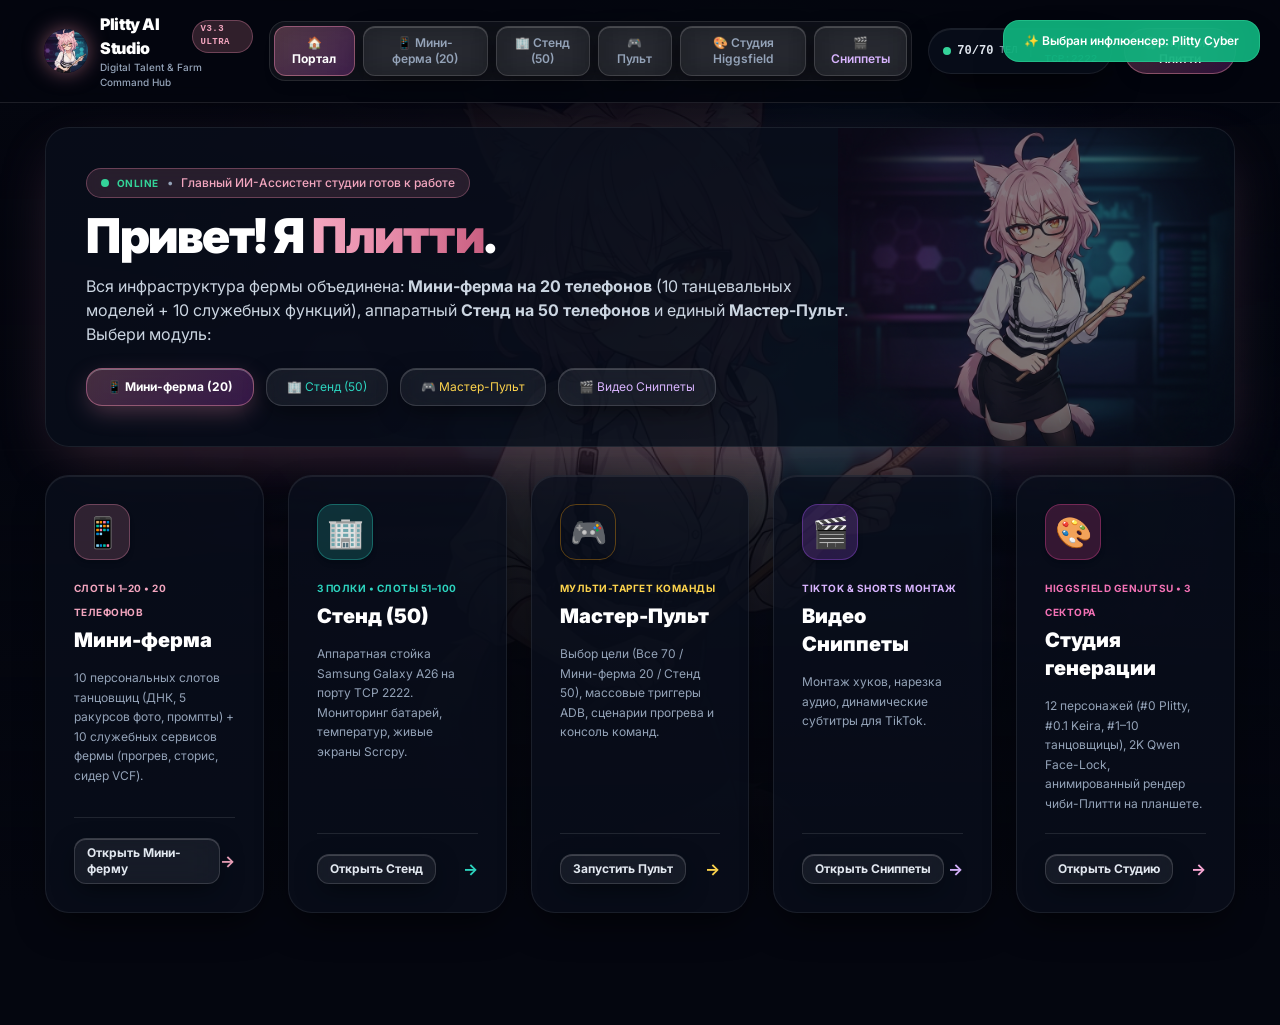
==== index.html @ 0f9e05a6 "feat(minifarm): add dedicated influencer generated content gallery tab with video/photo filters and " ====
<!DOCTYPE html>
<html lang="ru" class="dark">
<head>
  <meta charset="UTF-8">
  <meta name="viewport" content="width=device-width, initial-scale=1.0, maximum-scale=1.0, user-scalable=no">
  <title>Plitty AI Studio — Command & Dance Center</title>
  
  <!-- Cache Control (Prevent Stale Browser Caching) -->
  <meta http-equiv="Cache-Control" content="no-cache, no-store, must-revalidate">
  <meta http-equiv="Pragma" content="no-cache">
  <meta http-equiv="Expires" content="0">
  
  <!-- Telegram WebApp SDK -->
  <script src="https://telegram.org/js/telegram-web-app.js"></script>
  <script>
    if (window.Telegram && window.Telegram.WebApp) {
      try {
        window.Telegram.WebApp.ready();
        window.Telegram.WebApp.expand();
      } catch (e) { console.warn("[Plitty Init]", e); }
    }
  </script>

  <!-- Google Fonts: Inter & JetBrains Mono -->
  <link rel="preconnect" href="https://fonts.googleapis.com">
  <link rel="preconnect" href="https://fonts.gstatic.com" crossorigin>
  <link href="https://fonts.googleapis.com/css2?family=Inter:wght@300;400;500;600;700;800;900&family=JetBrains+Mono:wght@400;500;700&display=swap" rel="stylesheet">

  <!-- Local Tailwind Engine -->
  <script src="tailwind.js"></script>

  <style>
    :root {
      --bg-dark: #04060f;
      --theme-color: #d946ef;
      --theme-glow: rgba(217, 70, 239, 0.5);
      --plitty-rose: #E588A6;
      --dancer-color: #E0A96D;
    }

    body {
      background-color: var(--bg-dark);
      color: #E2E8F0;
      font-family: 'Inter', -apple-system, BlinkMacSystemFont, sans-serif;
      overflow-x: hidden;
      min-height: 100vh;
    }

    .font-mono { font-family: 'JetBrains Mono', monospace; }

    /* Ambient dynamic glow backdrop */
    .ambient-bg {
      position: fixed;
      inset: 0;
      pointer-events: none;
      z-index: 0;
      transition: background 0.8s cubic-bezier(0.4, 0, 0.2, 1);
    }

    /* High-End Glassmorphism Card */
    .glass {
      background: rgba(10, 15, 28, 0.75);
      backdrop-filter: blur(20px);
      -webkit-backdrop-filter: blur(20px);
      border: 1px solid rgba(255, 255, 255, 0.08);
      box-shadow: 0 16px 36px -10px rgba(0, 0, 0, 0.7), inset 0 1px 0 rgba(255, 255, 255, 0.08);
      transition: border-color 0.4s ease, box-shadow 0.4s ease, transform 0.25s ease;
    }
    .glass:hover {
      border-color: rgba(255, 255, 255, 0.2);
    }

    /* Premium Glass Buttons */
    .glass-btn {
      background: rgba(255, 255, 255, 0.06);
      backdrop-filter: blur(16px);
      -webkit-backdrop-filter: blur(16px);
      border: 1px solid rgba(255, 255, 255, 0.14);
      box-shadow: 0 8px 24px -4px rgba(0, 0, 0, 0.5), inset 0 1px 0 rgba(255, 255, 255, 0.18);
      color: #E2E8F0;
      cursor: pointer;
      display: inline-flex;
      align-items: center;
      justify-content: center;
      gap: 6px;
      transition: all 0.25s cubic-bezier(0.16, 1, 0.3, 1);
    }
    .glass-btn:hover {
      background: rgba(255, 255, 255, 0.13);
      border-color: rgba(255, 255, 255, 0.32);
      box-shadow: 0 12px 28px -4px rgba(0, 0, 0, 0.65), inset 0 1px 0 rgba(255, 255, 255, 0.3), 0 0 16px rgba(255, 255, 255, 0.12);
      color: #FFFFFF;
      transform: translateY(-1px);
    }
    .glass-btn:active {
      transform: translateY(1px);
      box-shadow: 0 4px 12px -2px rgba(0, 0, 0, 0.6);
    }

    .glass-btn-accent {
      background: linear-gradient(135deg, rgba(229, 136, 166, 0.28) 0%, rgba(217, 70, 239, 0.22) 100%);
      backdrop-filter: blur(16px);
      -webkit-backdrop-filter: blur(16px);
      border: 1px solid rgba(229, 136, 166, 0.5);
      box-shadow: 0 8px 24px -4px rgba(229, 136, 166, 0.35), inset 0 1px 0 rgba(255, 255, 255, 0.3);
      color: #FFFFFF;
      font-weight: 700;
      cursor: pointer;
      display: inline-flex;
      align-items: center;
      justify-content: center;
      gap: 6px;
      transition: all 0.25s cubic-bezier(0.16, 1, 0.3, 1);
    }
    .glass-btn-accent:hover {
      background: linear-gradient(135deg, rgba(229, 136, 166, 0.45) 0%, rgba(217, 70, 239, 0.38) 100%);
      border-color: rgba(229, 136, 166, 0.85);
      box-shadow: 0 12px 32px -4px rgba(229, 136, 166, 0.5), 0 0 22px rgba(229, 136, 166, 0.4);
      transform: translateY(-1px);
    }

    /* Screen Views */
    .screen-view { display: none; }
    .screen-view.active { display: block; animation: fadeIn 0.3s ease-out forwards; }

    @keyframes fadeIn {
      from { opacity: 0; transform: translateY(6px); }
      to { opacity: 1; transform: translateY(0); }
    }

    /* Custom Scrollbar */
    ::-webkit-scrollbar { width: 6px; height: 6px; }
    ::-webkit-scrollbar-track { background: transparent; }
    ::-webkit-scrollbar-thumb { background: rgba(255, 255, 255, 0.16); border-radius: 4px; }
    ::-webkit-scrollbar-thumb:hover { background: rgba(255, 255, 255, 0.32); }

    .theme-transition { transition: all 0.5s cubic-bezier(0.4, 0, 0.2, 1); }

    @keyframes penDraw {
      0% { transform: translate(0, 0) scale(1); opacity: 0.9; }
      25% { transform: translate(-18px, 12px) scale(1.2); opacity: 1; }
      50% { transform: translate(14px, -8px) scale(0.9); opacity: 0.8; }
      75% { transform: translate(-10px, -14px) scale(1.1); opacity: 1; }
      100% { transform: translate(0, 0) scale(1); opacity: 0.9; }
    }
    @keyframes floatUp {
      0% { transform: translateY(0) scale(0.8); opacity: 0; }
      50% { opacity: 1; transform: translateY(-24px) scale(1.3); }
      100% { transform: translateY(-48px) scale(0.6); opacity: 0; }
    }
    @keyframes scanSweep {
      0% { transform: translateY(0); }
      50% { transform: translateY(170px); }
      100% { transform: translateY(0); }
    }
    @keyframes shimmerMove {
      0% { background-position: -200% 0; }
      100% { background-position: 200% 0; }
    }
  </style>
</head>

<body class="text-slate-100 antialiased relative pb-28">

  <!-- FULLSCREEN INTENSE AMBIENT COLOR BACKDROP -->
  <div id="ambient-backdrop" class="ambient-bg"></div>

  <!-- FULLSCREEN AMBIENT PLITTY BACKDROP (Плитти как фон всего экрана, без жестких границ) -->
  <div id="plitty-screen-backdrop" class="fixed inset-0 pointer-events-none z-0 overflow-hidden">
    <div class="absolute inset-0 bg-cover bg-center transition-opacity duration-1000"
         style="background-image: url('plitty_bg.jpg'); opacity: 0.20; filter: saturate(1.15); mask-image: radial-gradient(ellipse 85% 75% at 75% 40%, rgba(0,0,0,1) 20%, rgba(0,0,0,0) 85%); -webkit-mask-image: radial-gradient(ellipse 85% 75% at 75% 40%, rgba(0,0,0,1) 20%, rgba(0,0,0,0) 85%);">
    </div>
    <div class="absolute inset-0 bg-gradient-to-t from-[#04060f] via-transparent to-[#04060f]/60"></div>
  </div>

  <!-- TOAST NOTIFICATION -->
  <div id="toast" class="fixed top-5 right-5 z-50 transform -translate-y-24 opacity-0 transition-all duration-300 pointer-events-none flex items-center gap-3 px-5 py-3 rounded-2xl bg-emerald-500/90 text-white font-semibold shadow-2xl backdrop-blur-xl border border-emerald-400/50 text-xs">
    <span id="toast-msg">Скопировано в буфер!</span>
  </div>

  <!-- FULLSCREEN IMAGE & VIDEO MODAL (ZOOM) -->
  <div id="img-modal" class="fixed inset-0 z-50 hidden bg-black/92 backdrop-blur-xl flex items-center justify-center p-4" onclick="closeModal()">
    <div class="relative max-w-5xl max-h-[96vh] flex flex-col items-center" onclick="event.stopPropagation()">
      <img id="modal-img" src="" class="max-h-[86vh] max-w-full rounded-2xl shadow-2xl object-contain border border-slate-700">
      <video id="modal-vid" src="" controls autoplay loop class="hidden max-h-[86vh] max-w-full rounded-2xl shadow-2xl border border-slate-700"></video>
      <div class="flex items-center justify-between w-full mt-3 px-2">
        <span id="modal-caption" class="text-xs text-slate-300 font-medium truncate max-w-[80%]"></span>
        <button onclick="closeModal()" class="glass-btn px-4 py-1.5 rounded-xl text-xs font-semibold text-white">Закрыть (Esc)</button>
      </div>
    </div>
  </div>

  <!-- TOP GLOBAL HEADER -->
  <header id="main-header" class="sticky top-0 z-40 backdrop-blur-2xl bg-[#04060f]/85 border-b border-white/10 px-3 sm:px-6 lg:px-8 py-3 transition-all">
    <div class="w-full max-w-[98%] 2xl:max-w-[2150px] mx-auto flex items-center justify-between gap-4">
      
      <!-- Brand & Hub Return -->
      <div class="flex items-center gap-3.5">
        <button onclick="navToView('gateway')" class="flex items-center gap-3 group focus:outline-none" title="В главный портал">
          <div class="relative w-11 h-11 rounded-full overflow-hidden shadow-[0_0_20px_rgba(229,136,166,0.5)] group-hover:scale-105 transition-all shrink-0">
            <img src="plitty_avatar.jpg?v=4" onerror="this.src='catgirl_avatar.png?v=4'" alt="Plitty" class="w-full h-full object-cover">
          </div>
          <div class="text-left">
            <div class="flex items-center gap-2">
              <span class="text-base font-black tracking-tight text-white group-hover:text-[#F3A6BF] transition-colors">Plitty AI Studio</span>
              <span class="text-[9px] font-mono font-bold uppercase tracking-wider px-2 py-0.5 rounded-full bg-[rgba(229,136,166,0.2)] text-[#F3A6BF] border border-[rgba(229,136,166,0.35)]">v3.3 Ultra</span>
            </div>
            <div class="text-[10px] text-slate-400 font-medium">Digital Talent & Farm Command Hub</div>
          </div>
        </button>
      </div>

      <!-- Navigation Section Buttons with Glass effect -->
      <nav class="hidden md:flex items-center gap-2 p-1 rounded-2xl bg-white/5 border border-white/10 backdrop-blur-md">
        <button id="nav-btn-gateway" onclick="navToView('gateway')" class="glass-btn px-4 py-2 rounded-xl text-xs font-bold transition-all text-white">
          🏠 Портал
        </button>
        <button id="nav-btn-minifarm" onclick="navToView('minifarm')" class="glass-btn px-4 py-2 rounded-xl text-xs font-semibold text-slate-400 hover:text-white transition-all">
          📱 Мини-ферма (20)
        </button>
        <button id="nav-btn-stand" onclick="navToView('stand')" class="glass-btn px-4 py-2 rounded-xl text-xs font-semibold text-slate-400 hover:text-white transition-all">
          🏢 Стенд (50)
        </button>
        <button id="nav-btn-pult" onclick="navToView('pult')" class="glass-btn px-4 py-2 rounded-xl text-xs font-semibold text-slate-400 hover:text-white transition-all">
          🎮 Пульт
        </button>
        <button id="nav-btn-higgsfield" onclick="navToView('higgsfield')" class="glass-btn px-4 py-2 rounded-xl text-xs font-semibold text-pink-300 hover:text-white transition-all">
          🎨 Студия Higgsfield
        </button>
        <button id="nav-btn-snippets" onclick="openSnippetsModal()" class="glass-btn px-4 py-2 rounded-xl text-xs font-semibold text-purple-300 hover:text-white transition-all">
          🎬 Сниппеты
        </button>

      </nav>

      <!-- Telemetry & Assistant Trigger -->
      <div class="flex items-center gap-3">
        <div class="hidden sm:flex items-center gap-2.5 px-3.5 py-1.5 rounded-full glass text-xs font-mono">
          <div class="flex items-center gap-1.5">
            <span class="w-2 h-2 rounded-full bg-emerald-400 animate-pulse"></span>
            <span class="text-slate-200 font-semibold">70/70</span>
            <span class="text-[10px] text-slate-400">ТЕЛ</span>
          </div>
          <span class="text-white/20">|</span>
          <div class="text-[11px] text-[#2DD4BF] font-medium">⚡ TCP:2222</div>
        </div>

        <button onclick="togglePlittyAssistant()" class="glass-btn-accent px-4 py-1.5 rounded-full text-xs font-semibold shadow-lg">
          <span>🌸 Спросить Плитти</span>
        </button>
      </div>

    </div>
  </header>

  <!-- ================================================================= -->
  <!-- SCREEN 1: GATEWAY HUB (Главный портал)                            -->
  <!-- ================================================================= -->
  <main id="view-gateway" class="screen-view active w-full max-w-[98%] 2xl:max-w-[2150px] mx-auto px-3 sm:px-6 lg:px-8 pt-6 space-y-7 relative z-10">
    
    <!-- Hero Box with Plitty -->
    <div class="glass rounded-3xl p-6 lg:p-10 relative overflow-hidden border-[var(--plitty-rose)]/40 shadow-[0_20px_60px_-15px_rgba(229,136,166,0.25)]">
      <!-- Full-Bleed Plitty Art (Без рамок и границ, вливается в карточку) -->
      <div class="absolute right-0 bottom-0 top-0 w-full md:w-5/12 lg:w-4/12 pointer-events-none overflow-hidden hidden sm:flex items-end justify-end z-0">
        <img src="plitty_bg.jpg" alt="Plitty" class="h-full w-full object-cover object-top opacity-50 hover:opacity-75 transition-opacity duration-500"
             style="mask-image: linear-gradient(to right, transparent 0%, rgba(0,0,0,0.85) 35%, rgba(0,0,0,1) 100%), linear-gradient(to top, transparent 0%, rgba(0,0,0,1) 25%); -webkit-mask-image: linear-gradient(to right, transparent 0%, rgba(0,0,0,0.85) 35%, rgba(0,0,0,1) 100%), linear-gradient(to top, transparent 0%, rgba(0,0,0,1) 25%);">
      </div>
      <div class="flex flex-col md:flex-row items-center gap-8 relative z-10">

        <div class="flex-1 text-center md:text-left space-y-3.5">
          <div class="inline-flex items-center gap-2 px-3.5 py-1.5 rounded-full bg-[rgba(229,136,166,0.14)] border border-[rgba(229,136,166,0.35)] text-xs text-[#F3A6BF] font-medium backdrop-blur-md">
            <span class="w-2 h-2 rounded-full bg-emerald-400 animate-pulse"></span> <span class="text-emerald-400 font-bold uppercase tracking-wider text-[10px]">ONLINE</span> <span class="text-slate-400">•</span> <span>Главный ИИ-Ассистент студии готов к работе</span>
          </div>
          <h1 class="text-3xl lg:text-5xl font-black text-white tracking-tight">
            Привет! Я <span class="text-transparent bg-clip-text bg-gradient-to-r from-[#F3A6BF] via-[#E588A6] to-[#C95F81]">Плитти</span>.
          </h1>
          <p class="text-sm lg:text-base text-slate-300 max-w-3xl leading-relaxed">
            Вся инфраструктура фермы объединена: <b>Мини-ферма на 20 телефонов</b> (10 танцевальных моделей + 10 служебных функций), аппаратный <b>Стенд на 50 телефонов</b> и единый <b>Мастер-Пульт</b>. Выбери модуль:
          </p>
          
          <div class="flex flex-wrap items-center justify-center md:justify-start gap-3 pt-2">
            <button onclick="navToView('minifarm', 'all')" class="glass-btn-accent px-5 py-2.5 rounded-2xl text-xs">
              <span>📱 Мини-ферма (20)</span>
            </button>
            <button onclick="navToView('stand')" class="glass-btn px-5 py-2.5 rounded-2xl text-xs hover:border-[#2DD4BF]/60 text-[#2DD4BF]">
              <span>🏢 Стенд (50)</span>
            </button>
            <button onclick="navToView('pult')" class="glass-btn px-5 py-2.5 rounded-2xl text-xs hover:border-amber-500/60 text-amber-300">
              <span>🎮 Мастер-Пульт</span>
            </button>
            <button onclick="openSnippetsModal()" class="glass-btn px-5 py-2.5 rounded-2xl text-xs hover:border-purple-400/60 text-purple-300">
              <span>🎬 Видео Сниппеты</span>
            </button>

          </div>
        </div>
      </div>
    </div>

    <!-- 5 Main Route Cards -->
    <div class="grid grid-cols-1 md:grid-cols-2 lg:grid-cols-3 xl:grid-cols-5 gap-6">
      <!-- Card 1: Minifarm (20 phones) -->
      <div onclick="navToView('minifarm', 'all')" class="glass rounded-3xl p-7 group cursor-pointer hover:border-[#E588A6] transition-all flex flex-col justify-between hover:shadow-[0_16px_45px_-10px_rgba(229,136,166,0.3)]">
        <div class="space-y-3.5">
          <div class="w-14 h-14 rounded-2xl bg-[rgba(229,136,166,0.18)] border border-[rgba(229,136,166,0.35)] flex items-center justify-center text-3xl group-hover:scale-110 transition-transform shadow-md">
            📱
          </div>
          <div>
            <span class="text-[10px] font-bold uppercase tracking-wider text-[#F3A6BF]">СЛОТЫ 1–20 • 20 ТЕЛЕФОНОВ</span>
            <h2 class="text-xl font-black text-white mt-1 group-hover:text-[#F3A6BF] transition-colors">Мини-ферма</h2>
          </div>
          <p class="text-xs text-slate-400 leading-relaxed">
            10 персональных слотов танцовщиц (ДНК, 5 ракурсов фото, промпты) + 10 служебных сервисов фермы (прогрев, сторис, сидер VCF).
          </p>
        </div>
        <div class="pt-5 mt-5 border-t border-white/10 flex items-center justify-between text-xs font-bold text-[#F3A6BF]">
          <span class="glass-btn px-3 py-1.5 rounded-xl">Открыть Мини-ферму</span>
          <span class="group-hover:translate-x-1.5 transition-transform text-base">&rarr;</span>
        </div>
      </div>

      <!-- Card 2: Stand (50 phones) -->
      <div onclick="navToView('stand')" class="glass rounded-3xl p-7 group cursor-pointer hover:border-[#2DD4BF] transition-all flex flex-col justify-between hover:shadow-[0_16px_45px_-10px_rgba(45,212,191,0.3)]">
        <div class="space-y-3.5">
          <div class="w-14 h-14 rounded-2xl bg-[rgba(45,212,191,0.18)] border border-[#2DD4BF]/35 flex items-center justify-center text-3xl group-hover:scale-110 transition-transform shadow-md">
            🏢
          </div>
          <div>
            <span class="text-[10px] font-bold uppercase tracking-wider text-[#2DD4BF]">3 ПОЛКИ • СЛОТЫ 51–100</span>
            <h2 class="text-xl font-black text-white mt-1 group-hover:text-[#2DD4BF] transition-colors">Стенд (50)</h2>
          </div>
          <p class="text-xs text-slate-400 leading-relaxed">
            Аппаратная стойка Samsung Galaxy A26 на порту TCP 2222. Мониторинг батарей, температур, живые экраны Scrcpy.
          </p>
        </div>
        <div class="pt-5 mt-5 border-t border-white/10 flex items-center justify-between text-xs font-bold text-[#2DD4BF]">
          <span class="glass-btn px-3 py-1.5 rounded-xl">Открыть Стенд</span>
          <span class="group-hover:translate-x-1.5 transition-transform text-base">&rarr;</span>
        </div>
      </div>

      <!-- Card 3: Pult -->
      <div onclick="navToView('pult')" class="glass rounded-3xl p-7 group cursor-pointer hover:border-amber-400 transition-all flex flex-col justify-between hover:shadow-[0_16px_45px_-10px_rgba(245,158,11,0.3)]">
        <div class="space-y-3.5">
          <div class="w-14 h-14 rounded-2xl bg-amber-500/18 border border-amber-500/35 flex items-center justify-center text-3xl group-hover:scale-110 transition-transform shadow-md">
            🎮
          </div>
          <div>
            <span class="text-[10px] font-bold uppercase tracking-wider text-amber-300">МУЛЬТИ-ТАРГЕТ КОМАНДЫ</span>
            <h2 class="text-xl font-black text-white mt-1 group-hover:text-amber-300 transition-colors">Мастер-Пульт</h2>
          </div>
          <p class="text-xs text-slate-400 leading-relaxed">
            Выбор цели (Все 70 / Мини-ферма 20 / Стенд 50), массовые триггеры ADB, сценарии прогрева и консоль команд.
          </p>
        </div>
        <div class="pt-5 mt-5 border-t border-white/10 flex items-center justify-between text-xs font-bold text-amber-300">
          <span class="glass-btn px-3 py-1.5 rounded-xl">Запустить Пульт</span>
          <span class="group-hover:translate-x-1.5 transition-transform text-base">&rarr;</span>
        </div>
      </div>

      <!-- Card 4: Video Snippets (скр 1) -->
      <div onclick="openSnippetsModal()" class="glass rounded-3xl p-7 group cursor-pointer hover:border-purple-400 transition-all flex flex-col justify-between hover:shadow-[0_16px_45px_-10px_rgba(168,85,247,0.3)]">
        <div class="space-y-3.5">
          <div class="w-14 h-14 rounded-2xl bg-purple-500/20 border border-purple-500/35 flex items-center justify-center text-3xl group-hover:scale-110 transition-transform shadow-md">
            🎬
          </div>
          <div>
            <span class="text-[10px] font-bold uppercase tracking-wider text-purple-300">TIKTOK & SHORTS МОНТАЖ</span>
            <h2 class="text-xl font-black text-white mt-1 group-hover:text-purple-300 transition-colors">Видео Сниппеты</h2>
          </div>
          <p class="text-xs text-slate-400 leading-relaxed">
            Монтаж хуков, нарезка аудио, динамические субтитры для TikTok.
          </p>
        </div>
        <div class="pt-5 mt-5 border-t border-white/10 flex items-center justify-between text-xs font-bold text-purple-300">
          <span class="glass-btn px-3 py-1.5 rounded-xl">Открыть Сниппеты</span>
          <span class="group-hover:translate-x-1.5 transition-transform text-base">&rarr;</span>
        </div>
      </div>

      <!-- Card 5: Higgsfield Generation Studio -->
      <div onclick="navToView('higgsfield')" class="glass rounded-3xl p-7 group cursor-pointer hover:border-pink-500 transition-all flex flex-col justify-between hover:shadow-[0_16px_45px_-10px_rgba(236,72,153,0.3)]">
        <div class="space-y-3.5">
          <div class="w-14 h-14 rounded-2xl bg-pink-500/20 border border-pink-500/35 flex items-center justify-center text-3xl group-hover:scale-110 transition-transform shadow-md">
            🎨
          </div>
          <div>
            <span class="text-[10px] font-bold uppercase tracking-wider text-pink-400">HIGGSFIELD GENJUTSU • 3 СЕКТОРА</span>
            <h2 class="text-xl font-black text-white mt-1 group-hover:text-pink-300 transition-colors">Студия генерации</h2>
          </div>
          <p class="text-xs text-slate-400 leading-relaxed">
            12 персонажей (#0 Plitty, #0.1 Keira, #1–10 танцовщицы), 2K Qwen Face-Lock, анимированный рендер чиби-Плитти на планшете.
          </p>
        </div>
        <div class="pt-5 mt-5 border-t border-white/10 flex items-center justify-between text-xs font-bold text-pink-300">
          <span class="glass-btn px-3 py-1.5 rounded-xl">Открыть Студию</span>
          <span class="group-hover:translate-x-1.5 transition-transform text-base">&rarr;</span>
        </div>
      </div>

    </div>
  </main>

  <!-- ================================================================= -->
  <!-- SCREEN 2: MINIFARM VIEW (Слоты 1–20 & Танцульки)                   -->
  <!-- ================================================================= -->
  <main id="view-minifarm" class="screen-view w-full max-w-[98%] 2xl:max-w-[2150px] mx-auto px-3 sm:px-6 lg:px-8 pt-6 space-y-6 relative z-10">
    
    <!-- Minifarm Top Control Bar with Glass effect -->
    <div class="flex flex-col sm:flex-row sm:items-center justify-between gap-4 glass p-4 rounded-3xl">
      <div>
        <div class="flex items-center gap-2">
          <span class="text-xs font-bold uppercase tracking-wider text-[#E588A6]">МИНИ-ФЕРМА: СЛОТЫ 1–20</span>
          <span class="text-xs text-slate-500">&bull;</span>
          <span class="text-xs text-teal-400 font-mono">10 Танцовщиц + 10 Служебных аппаратов</span>
        </div>
        <h1 class="text-2xl font-black text-white tracking-tight mt-0.5">Управление Мини-фермой</h1>
      </div>

      <!-- Scope Switcher Pills -->
      <div class="flex flex-wrap items-center gap-3">
        <div class="inline-flex p-1.5 rounded-2xl bg-slate-900/90 border border-white/10 text-xs font-bold gap-1.5">
          <button id="minifarm-scope-all" onclick="setMinifarmScope('all')" class="glass-btn px-4 py-2 rounded-xl transition-all">
            🔘 Все (20)
          </button>
          <button id="minifarm-scope-dancers" onclick="setMinifarmScope('dancers')" class="glass-btn-accent px-4 py-2 rounded-xl transition-all">
            💃 ТАНЦУЛЬКИ (10)
          </button>
          <button id="minifarm-scope-service" onclick="setMinifarmScope('service')" class="glass-btn px-4 py-2 rounded-xl transition-all">
            ⚙️ Служебные (10)
          </button>
        </div>

        <input type="text" id="minifarm-search" oninput="handleMinifarmSearch()" placeholder="Поиск по имени, слоту, городу..." class="bg-slate-900/80 border border-white/15 rounded-2xl px-4 py-2 text-xs text-white placeholder-slate-500 focus:outline-none focus:border-[#E588A6] w-64 shadow-inner">
        
        <button onclick="navToView('pult', 'minifarm')" class="glass-btn px-4 py-2 rounded-2xl text-amber-300 text-xs font-bold hover:border-amber-400/60">
          <span>🎮 Пульт Мини-фермы</span>
        </button>
      </div>
    </div>

    <!-- =============================================================== -->
    <!-- SCOPE 1: 'ALL' OVERVIEW (20 Смартфонов в Glassmorphism)         -->
    <!-- =============================================================== -->
    <div id="minifarm-view-all" class="space-y-6 hidden">
      <!-- Section A: 10 Dancers Overview Grid -->
      <div class="space-y-3.5">
        <div class="flex items-center justify-between">
          <div class="flex items-center gap-2.5">
            <span class="w-3 h-3 rounded-full bg-[#E588A6] animate-pulse"></span>
            <h3 class="text-base font-bold text-white tracking-tight">Персональные слоты танцовщиц (Слоты 1–10)</h3>
            <span class="text-xs text-slate-400 font-mono">1 слот = 1 танцовщица</span>
          </div>
          <button onclick="setMinifarmScope('dancers')" class="glass-btn px-3.5 py-1.5 rounded-xl text-xs font-bold text-[#F3A6BF]">
            <span>Открыть Студию «Танцульки»</span>
            <span>&rarr;</span>
          </button>
        </div>
        <div id="all-dancers-grid" class="grid grid-cols-1 md:grid-cols-2 xl:grid-cols-3 2xl:grid-cols-4 gap-6">
          <!-- Rendered via JS -->
        </div>
      </div>

      <!-- Section B: 10 Service Phones Grid -->
      <div class="space-y-3.5 pt-5 border-t border-white/10">
        <div class="flex items-center justify-between">
          <div class="flex items-center gap-2.5">
            <span class="w-3 h-3 rounded-full bg-[#2DD4BF]"></span>
            <h3 class="text-base font-bold text-white tracking-tight">Служебные функции фермы (Слоты 11–20)</h3>
            <span class="text-xs text-slate-400 font-mono">Прогрев, Сторис, Сидер контактов, Прокси</span>
          </div>
          <button onclick="setMinifarmScope('service')" class="glass-btn px-3.5 py-1.5 rounded-xl text-xs font-bold text-teal-300">
            <span>Только служебные аппараты</span>
            <span>&rarr;</span>
          </button>
        </div>
        <div id="all-service-grid" class="grid grid-cols-1 md:grid-cols-2 xl:grid-cols-3 2xl:grid-cols-4 gap-6">
          <!-- Rendered via JS -->
        </div>
      </div>
    </div>

    <!-- =============================================================== -->
    <!-- SCOPE 2: 'DANCERS' FULL 3-COLUMN STUDIO (from dashboard.html)    -->
    <!-- =============================================================== -->
    <div id="minifarm-view-dancers" class="glass rounded-3xl p-4 lg:p-7 shadow-2xl relative overflow-hidden theme-transition border">
      
      <!-- Top Subheader -->
      <div class="flex flex-wrap items-center justify-between pb-4 mb-4 border-b border-white/10 gap-3">
        <div class="flex items-center gap-3">
          <span class="text-2xl animate-bounce">✨</span>
          <div>
            <h2 id="dancers-brand-title" class="text-lg font-black tracking-wide uppercase theme-transition text-white">
              AI DANCE STUDIO — 10 ТАНЦОВЩИЦ
            </h2>
            <p class="text-[10px] text-slate-400 font-medium tracking-wider uppercase">Интерактивный центр управления ДНК, фотосессиями и промптами</p>
          </div>
        </div>

        <div class="flex items-center gap-2 text-xs">
          <span class="px-3 py-1 rounded-full glass text-slate-300 font-semibold">
            50 Мастер-Ассетов ✅
          </span>
          <span class="px-3 py-1 rounded-full bg-emerald-500/10 border border-emerald-500/25 text-emerald-400 font-semibold">
            10/10 Слоты 1–10
          </span>
          <button onclick="openModalCurrent()" class="glass-btn px-3 py-1 rounded-xl text-xs font-semibold text-white">
            🔍 Зум фото
          </button>
        </div>
      </div>

      <!-- 3-COLUMNS WORKSPACE -->
      <div class="grid grid-cols-1 lg:grid-cols-12 gap-6 items-start">
        
        <!-- COL 1: ROSTER LIST (LEFT, 3 cols) -->
        <div class="lg:col-span-3 flex flex-col space-y-3.5 border-r border-white/10 pr-4">
          <!-- Filter Pills with Glass style -->
          <div class="flex gap-1.5 overflow-x-auto pb-1 text-[10px]">
            <button onclick="setNicheFilter('all')" class="niche-btn glass-btn px-2.5 py-1.5 rounded-xl font-bold whitespace-nowrap" data-filter="all">Все (10)</button>
            <button onclick="setNicheFilter('asia')" class="niche-btn glass-btn px-2.5 py-1.5 rounded-xl font-semibold text-slate-400 whitespace-nowrap" data-filter="asia">K-Pop (3)</button>
            <button onclick="setNicheFilter('anime')" class="niche-btn glass-btn px-2.5 py-1.5 rounded-xl font-semibold text-slate-400 whitespace-nowrap" data-filter="anime">Аниме (2)</button>
            <button onclick="setNicheFilter('alt')" class="niche-btn glass-btn px-2.5 py-1.5 rounded-xl font-semibold text-slate-400 whitespace-nowrap" data-filter="alt">Готика (2)</button>
            <button onclick="setNicheFilter('lifestyle')" class="niche-btn glass-btn px-2.5 py-1.5 rounded-xl font-semibold text-slate-400 whitespace-nowrap" data-filter="lifestyle">Лайф (3)</button>
          </div>

          <!-- Dancers Scrollable Cards List -->
          <div id="dancers-roster-list" class="space-y-2.5 overflow-y-auto max-h-[760px] 2xl:max-h-[840px] pr-1.5">
            <!-- Injected via JS -->
          </div>
        </div>

        <!-- COL 2: MAIN ASSET INSPECTOR (CENTER, 5 cols) -->
        <div class="lg:col-span-5 flex flex-col space-y-4">
          <!-- Selected Model Hero Banner -->
          <div id="dancer-hero-card" class="glass rounded-3xl p-5 relative overflow-hidden theme-transition border">
            <div id="dancer-hero-accent-glow" class="absolute -right-16 -top-16 w-80 h-80 rounded-full blur-3xl opacity-40 pointer-events-none ambient-bg"></div>

            <div class="flex items-start justify-between gap-4 relative z-10">
              <div class="flex items-center gap-4">
                <div class="relative shrink-0">
                  <img id="dancer-avatar" src="" class="w-16 h-16 rounded-2xl object-cover border-2 shadow-xl theme-transition">
                  <span id="dancer-flag" class="absolute -bottom-1 -right-1 text-base bg-slate-900 rounded-full px-1 border border-slate-700"></span>
                </div>
                <div>
                  <div class="flex items-center gap-2.5">
                    <h3 id="dancer-name-ru" class="text-xl font-black text-white"></h3>
                    <span id="dancer-badge-niche" class="px-2.5 py-0.5 rounded-full text-[10px] font-bold uppercase tracking-wider theme-transition"></span>
                  </div>
                  <div id="dancer-meta" class="text-xs text-slate-300 mt-1 font-medium"></div>
                </div>
              </div>

              <!-- Slot & Phone Badge -->
              <div class="text-right font-mono shrink-0">
                <span id="dancer-slot-badge" class="px-3 py-1 rounded-xl text-xs font-black block shadow-md">
                  СЛОТ #1
                </span>
                <span id="dancer-battery-badge" class="text-[10px] text-emerald-400 font-bold block mt-1">98% 🔋</span>
              </div>
            </div>

            <p id="dancer-bio" class="text-xs text-slate-200 mt-3.5 leading-relaxed bg-slate-950/70 p-3 rounded-2xl border border-white/10"></p>
          </div>

          <!-- 5 Photo Tabs & Preview Viewer -->
          <div class="glass rounded-3xl p-5 flex flex-col flex-1 border border-white/10 theme-transition shadow-xl">
            <div class="flex flex-wrap items-center justify-between pb-3 border-b border-white/10 gap-2.5">
              <div class="flex flex-wrap gap-1.5 bg-slate-950/80 p-1.5 rounded-2xl border border-slate-800" id="photo-tabs-bar">
                <button onclick="switchPhotoTab('dance')" id="ptab-dance" class="glass-btn px-3 py-1.5 rounded-xl text-xs font-bold transition flex items-center gap-1.5">
                  <span>💃 В комнате (9:16)</span>
                </button>
                <button onclick="switchPhotoTab('studio')" id="ptab-studio" class="glass-btn px-3 py-1.5 rounded-xl text-xs font-bold transition text-slate-400 hover:text-white">
                  <span>🧍 Студия (9:16)</span>
                </button>
                <button onclick="switchPhotoTab('room')" id="ptab-room" class="glass-btn px-3 py-1.5 rounded-xl text-xs font-bold transition text-slate-400 hover:text-white">
                  <span>🏠 Зал (9:16)</span>
                </button>
                <button onclick="switchPhotoTab('face')" id="ptab-face" class="glass-btn px-3 py-1.5 rounded-xl text-xs font-bold transition text-slate-400 hover:text-white">
                  <span>👩 Лицо (1:1)</span>
                </button>
                <button onclick="switchPhotoTab('avatar')" id="ptab-avatar" class="glass-btn px-3 py-1.5 rounded-xl text-xs font-bold transition text-slate-400 hover:text-white">
                  <span>🖼️ Аватар</span>
                </button>
                <button onclick="switchPhotoTab('gallery')" id="ptab-gallery" class="glass-btn px-3 py-1.5 rounded-xl text-xs font-bold transition text-purple-300 hover:text-white flex items-center gap-1.5">
                  <span>✨ Галерея генераций</span>
                  <span id="ptab-gallery-badge" class="px-1.5 py-0.2 text-[10px] rounded-full bg-purple-500/25 text-purple-200 border border-purple-500/40 font-mono">0</span>
                </button>
              </div>

              <div class="flex items-center gap-2">
                <button onclick="openModalCurrent()" class="glass-btn px-3 py-1.5 rounded-xl text-xs font-semibold">
                  🔍 Увеличить
                </button>
                <button onclick="copyCurrentImagePath()" class="glass-btn px-3 py-1.5 rounded-xl text-xs font-semibold">
                  📋 Путь
                </button>
              </div>
            </div>

            <!-- Preview Image Frame (Expanded Height) -->
            <div id="image-stage" class="flex-1 min-h-[620px] xl:min-h-[700px] 2xl:min-h-[760px] flex items-center justify-center p-4 rounded-2xl mt-4 relative overflow-hidden border theme-transition">
              <img id="dancer-main-preview-img" src="" alt="Preview" class="max-h-[600px] xl:max-h-[680px] 2xl:max-h-[740px] max-w-full rounded-2xl shadow-2xl object-contain cursor-pointer transition-all hover:scale-[1.01]" onclick="openModalCurrent()">
              <div id="photo-tag-pill" class="absolute bottom-5 left-5 px-4 py-1.5 rounded-xl bg-black/85 backdrop-blur-xl text-xs font-bold text-white border shadow-xl"></div>

              <!-- DANCER GENERATION GALLERY CONTAINER -->
              <div id="dancer-gallery-view" class="hidden absolute inset-0 w-full h-full bg-slate-950/95 backdrop-blur-2xl p-4 lg:p-6 overflow-y-auto flex flex-col z-20">
                <!-- Top Gallery Header -->
                <div class="flex flex-wrap items-center justify-between gap-3 pb-3 border-b border-white/10 shrink-0">
                  <div class="flex items-center gap-2.5">
                    <div class="w-9 h-9 rounded-xl bg-gradient-to-tr from-purple-600 to-pink-500 flex items-center justify-center text-white text-base shadow-lg shadow-purple-500/20">✨</div>
                    <div>
                      <div class="flex items-center gap-2">
                        <span class="text-sm font-black text-white">Галерея сгенерированного контента</span>
                        <span id="gallery-inf-badge" class="text-[10px] font-mono font-bold px-2 py-0.5 rounded-md bg-white/10 text-slate-300 border border-white/10"></span>
                      </div>
                      <p class="text-[11px] text-slate-400">Готовые фото (2K Qwen) и танцевальные ролики (Wan 2.1 / Kling) этой танцовщицы</p>
                    </div>
                  </div>

                  <div class="flex items-center gap-2">
                    <!-- Sub-filters: All, Photos, Videos -->
                    <div class="flex items-center bg-slate-900/90 p-1 rounded-xl border border-white/10 text-xs">
                      <button onclick="setGalleryFilter('all')" id="gfilter-btn-all" class="px-2.5 py-1 rounded-lg font-bold bg-white/15 text-white transition text-xs shadow">Все (<span id="gfilter-count-all">0</span>)</button>
                      <button onclick="setGalleryFilter('photo')" id="gfilter-btn-photo" class="px-2.5 py-1 rounded-lg font-medium text-slate-400 hover:text-white transition text-xs">📷 Фото (<span id="gfilter-count-photo">0</span>)</button>
                      <button onclick="setGalleryFilter('video')" id="gfilter-btn-video" class="px-2.5 py-1 rounded-lg font-medium text-slate-400 hover:text-white transition text-xs">🎬 Видео (<span id="gfilter-count-video">0</span>)</button>
                    </div>
                    
                    <button onclick="loadDancerGallery(true)" class="glass-btn px-2.5 py-1.5 rounded-xl text-xs text-slate-300 hover:text-white flex items-center gap-1" title="Обновить список">
                      <span>🔄</span>
                    </button>

                    <button onclick="openStudioForCurrentDancer()" class="glass-btn-accent px-3.5 py-1.5 rounded-xl text-xs font-bold text-white flex items-center gap-1.5 shadow-lg">
                      <span>✨ В Студию</span>
                    </button>
                  </div>
                </div>

                <!-- Gallery Grid Container -->
                <div id="dancer-gallery-grid" class="grid grid-cols-1 sm:grid-cols-2 lg:grid-cols-3 xl:grid-cols-3 2xl:grid-cols-4 gap-4 pt-4 flex-1 content-start">
                  <!-- Injected dynamically by JavaScript -->
                </div>

                <!-- Empty State Container -->
                <div id="dancer-gallery-empty" class="hidden flex-1 flex flex-col items-center justify-center py-16 text-center">
                  <div class="w-16 h-16 rounded-3xl bg-purple-500/10 border border-purple-500/20 flex items-center justify-center text-3xl mb-3 shadow-inner">🎨</div>
                  <h4 class="text-base font-bold text-white mb-1">Пока нет сгенерированного контента</h4>
                  <p class="text-xs text-slate-400 max-w-md mb-5 leading-relaxed">Вся медиапродукция из Студии Генерации (2K портреты и танцевальные ролики) для этой танцовщицы автоматически сохраняется в эту папку.</p>
                  <button onclick="openStudioForCurrentDancer()" class="glass-btn-accent px-5 py-2.5 rounded-2xl text-xs font-bold text-white shadow-xl flex items-center gap-2">
                    <span>✨ Создать первое фото или танец</span>
                    <span>&rarr;</span>
                  </button>
                </div>
              </div>
            </div>
          </div>

        </div>

        <!-- COL 3: PROMPTS & OPS ACTION HUB (RIGHT, 4 cols) -->
        <div class="lg:col-span-4 flex flex-col space-y-4 border-l border-white/10 pl-5 overflow-y-auto max-h-[760px] 2xl:max-h-[840px]">
          
          <!-- 1. Credentials Box -->
          <div id="dancer-credentials-box" class="glass rounded-3xl p-5 border shadow-lg space-y-3 theme-transition">
            <div class="flex items-center justify-between">
              <span class="text-xs font-bold uppercase tracking-wider text-slate-200">🔐 Учетные данные TikTok</span>
              <span class="text-[10px] font-bold px-2.5 py-0.5 rounded-full bg-emerald-500/15 text-emerald-400 border border-emerald-500/30">Активен ✅</span>
            </div>

            <div class="space-y-2.5 text-xs">
              <div>
                <span class="text-[10px] text-slate-400 block uppercase font-medium">Email / Логин</span>
                <div class="flex items-center justify-between bg-slate-950/80 px-3.5 py-2 rounded-xl border border-slate-800 mt-1">
                  <span id="cred-email" class="font-mono text-slate-100 truncate"></span>
                  <button onclick="copyText('cred-email')" class="glass-btn px-2 py-1 rounded-lg text-xs">📋</button>
                </div>
              </div>

              <div>
                <span class="text-[10px] text-slate-400 block uppercase font-medium">Пароль</span>
                <div class="flex items-center justify-between bg-slate-950/80 px-3.5 py-2 rounded-xl border border-slate-800 mt-1">
                  <span id="cred-pass" class="font-mono text-slate-100">•••••••••••</span>
                  <div class="flex items-center gap-1.5">
                    <button onclick="togglePassword()" id="btn-toggle-pass" class="glass-btn px-2 py-1 rounded-lg text-xs">👁️</button>
                    <button onclick="copyPassword()" class="glass-btn px-2 py-1 rounded-lg text-xs">📋</button>
                  </div>
                </div>
              </div>
            </div>
          </div>

          <!-- 2. Master Prompts Vault -->
          <div id="dancer-prompts-box" class="glass rounded-3xl p-5 border shadow-lg space-y-3 theme-transition">
            <span class="text-xs font-bold uppercase tracking-wider text-slate-200 block">🎨 Мастер-Промпты (Без Стоп-Слов)</span>

            <!-- Prompt 1: Video Motion -->
            <div class="bg-slate-950/70 rounded-2xl p-3.5 border border-white/5 space-y-1.5">
              <div class="flex items-center justify-between">
                <span class="text-[11px] font-bold text-pink-400">🎬 Motion Prompt (Kling / Wan 2.1)</span>
                <button onclick="copyPrompt('video')" class="glass-btn px-2.5 py-1 rounded-lg text-[10px] font-bold">Копировать</button>
              </div>
              <p id="prompt-video" class="text-[10px] text-slate-300 font-mono bg-slate-900/90 p-2.5 rounded-xl border border-slate-800 line-clamp-3 hover:line-clamp-none transition-all leading-relaxed"></p>
            </div>

            <!-- Prompt 2: Face DNA -->
            <div class="bg-slate-950/70 rounded-2xl p-3.5 border border-white/5 space-y-1.5">
              <div class="flex items-center justify-between">
                <span class="text-[11px] font-bold text-sky-400">👩 Face DNA Lock Prompt</span>
                <button onclick="copyPrompt('face')" class="glass-btn px-2.5 py-1 rounded-lg text-[10px] font-bold">Копировать</button>
              </div>
              <p id="prompt-face" class="text-[10px] text-slate-300 font-mono bg-slate-900/90 p-2.5 rounded-xl border border-slate-800 line-clamp-3 hover:line-clamp-none transition-all leading-relaxed"></p>
            </div>

            <!-- Prompt 3: Body & Outfit -->
            <div class="bg-slate-950/70 rounded-2xl p-3.5 border border-white/5 space-y-1.5">
              <div class="flex items-center justify-between">
                <span class="text-[11px] font-bold text-purple-400">🧍 Body & Outfit Prompt</span>
                <button onclick="copyPrompt('body')" class="glass-btn px-2.5 py-1 rounded-lg text-[10px] font-bold">Копировать</button>
              </div>
              <p id="prompt-body" class="text-[10px] text-slate-300 font-mono bg-slate-900/90 p-2.5 rounded-xl border border-slate-800 line-clamp-3 hover:line-clamp-none transition-all leading-relaxed"></p>
            </div>

            <!-- Prompt 4: Room -->
            <div class="bg-slate-950/70 rounded-2xl p-3.5 border border-white/5 space-y-1.5">
              <div class="flex items-center justify-between">
                <span class="text-[11px] font-bold text-amber-400">🏠 Dance Room Interior</span>
                <button onclick="copyPrompt('room')" class="glass-btn px-2.5 py-1 rounded-lg text-[10px] font-bold">Копировать</button>
              </div>
              <p id="prompt-room" class="text-[10px] text-slate-300 font-mono bg-slate-900/90 p-2.5 rounded-xl border border-slate-800 line-clamp-3 hover:line-clamp-none transition-all leading-relaxed"></p>
            </div>
          </div>

          <!-- 3. Direct Farm Actions with Glass buttons -->
          <div class="pt-2 space-y-2.5">
            <span class="text-xs font-bold uppercase tracking-wider text-slate-200 block">⚡ Операции со Смартфоном Фермы</span>
            
            <button id="btn-action-scrcpy" onclick="openCurrentDancerScrcpy()" class="glass-btn w-full py-3 px-4 rounded-2xl text-xs font-bold">
              <span>👁️ Открыть экран Scrcpy (Слот <span id="btn-scrcpy-slot-num">#1</span>)</span>
            </button>

            <button id="btn-action-render" onclick="triggerDancerRender()" class="glass-btn-accent w-full py-3 px-4 rounded-2xl text-xs font-extrabold">
              <span>💃 Запустить публикацию танца на смартфоне</span>
            </button>
          </div>

        </div>

      </div>
    </div>

    <!-- =============================================================== -->
    <!-- SCOPE 3: 'SERVICE' PHONES (Слоты 11–20)                         -->
    <!-- =============================================================== -->
    <div id="minifarm-view-service" class="space-y-4 hidden">
      <div class="flex items-center justify-between">
        <div class="flex items-center gap-2">
          <span class="w-2.5 h-2.5 rounded-full bg-[#2DD4BF]"></span>
          <h2 class="text-lg font-bold text-white tracking-tight">Служебные функции & Автоматизация (Слоты 11–20)</h2>
        </div>
      </div>
      <div id="service-only-grid" class="grid grid-cols-1 md:grid-cols-2 xl:grid-cols-3 2xl:grid-cols-4 gap-6">
        <!-- Rendered via JS -->
      </div>
    </div>

  </main>

  <!-- ================================================================= -->
  <!-- SCREEN 3: STAND VIEW (50 телефонов / Полки 1, 2, 3)                -->
  <!-- ================================================================= -->
  <main id="view-stand" class="screen-view w-full max-w-[98%] 2xl:max-w-[2150px] mx-auto px-3 sm:px-6 lg:px-8 pt-6 space-y-6 relative z-10">
    <!-- Stand Header & Shelf Filter -->
    <div class="flex flex-col lg:flex-row lg:items-center justify-between gap-4 glass p-4 rounded-3xl">
      <div>
        <div class="flex items-center gap-2">
          <span class="text-xs font-bold uppercase tracking-wider text-[#2DD4BF]">АППАРАТНАЯ СТОЙКА</span>
          <span class="text-xs text-slate-500">&bull;</span>
          <span class="text-xs text-teal-300 font-mono">Samsung Galaxy A26 • ADB Port 2222</span>
        </div>
        <h1 class="text-2xl font-black text-white tracking-tight mt-0.5">Стенд: 50 Смартфонов</h1>
      </div>

      <div class="flex flex-wrap items-center gap-2">
        <button id="btn-shelf-all" onclick="filterShelf('all')" class="glass-btn px-4 py-2 rounded-xl font-bold text-[#2DD4BF] text-xs">
          Вся стойка (50)
        </button>
        <button id="btn-shelf-1" onclick="filterShelf(1)" class="glass-btn px-4 py-2 rounded-xl text-slate-400 text-xs">
          Полка 1 (Тел 51–60)
        </button>
        <button id="btn-shelf-2" onclick="filterShelf(2)" class="glass-btn px-4 py-2 rounded-xl text-slate-400 text-xs">
          Полка 2 (Тел 61–80)
        </button>
        <button id="btn-shelf-3" onclick="filterShelf(3)" class="glass-btn px-4 py-2 rounded-xl text-slate-400 text-xs">
          Полка 3 (Тел 81–100)
        </button>
      </div>
    </div>

    <!-- 50 Phones Grid -->
    <div id="stand-grid" class="grid grid-cols-2 sm:grid-cols-3 md:grid-cols-5 lg:grid-cols-10 gap-3"></div>
  </main>

  <!-- ================================================================= -->
  <!-- SCREEN 4: MASTER PULT VIEW                                        -->
  <!-- ================================================================= -->
  <main id="view-pult" class="screen-view w-full max-w-[98%] 2xl:max-w-[2150px] mx-auto px-3 sm:px-6 lg:px-8 pt-6 space-y-6 relative z-10">
    <div class="flex flex-col sm:flex-row sm:items-center justify-between gap-4 glass p-4 rounded-3xl">
      <div>
        <div class="flex items-center gap-2">
          <span class="text-xs font-bold uppercase tracking-wider text-amber-400">КОМАНДНЫЙ ЦЕНТР</span>
          <span class="text-xs text-slate-500">&bull;</span>
          <span class="text-xs text-slate-300 font-mono">ADB Master Trigger</span>
        </div>
        <h1 class="text-2xl font-black text-white tracking-tight mt-0.5">Мастер-Пульт Фермы</h1>
      </div>

      <div class="flex items-center gap-2">
        <span class="text-xs font-mono text-slate-400">Активная цель:</span>
        <span id="target-summary-badge" class="px-4 py-1.5 rounded-xl glass border-amber-400/50 text-amber-300 text-xs font-bold font-mono shadow-md">
          Вся ферма: 70 телефонов
        </span>
      </div>
    </div>

    <!-- TARGET SELECTOR TABS -->
    <div class="glass rounded-3xl p-6 space-y-4 border-amber-500/30">
      <div class="text-xs font-bold uppercase tracking-wider text-slate-300">1. Выберите целевую группу (Target Scope):</div>
      <div class="grid grid-cols-1 sm:grid-cols-3 gap-4">
        <button id="target-btn-all" onclick="setPultTarget('all')" class="glass p-5 rounded-2xl border-2 border-amber-400 text-left transition-all">
          <div class="text-lg font-black text-white flex items-center justify-between">
            <span>🔘 ВСЕ ТЕЛЕФОНЫ</span>
            <span class="text-xs px-2.5 py-0.5 rounded-full bg-amber-400 text-slate-950 font-mono font-black">70 шт</span>
          </div>
          <div class="text-xs text-slate-300 mt-1">Мини-ферма (20) + Стенд (50). Массовые команды.</div>
        </button>

        <button id="target-btn-minifarm" onclick="setPultTarget('minifarm')" class="glass p-5 rounded-2xl text-left transition-all">
          <div class="text-lg font-black text-white flex items-center justify-between">
            <span>📱 ТОЛЬКО МИНИ-ФЕРМА</span>
            <span class="text-xs px-2.5 py-0.5 rounded-full bg-rose-400 text-slate-950 font-mono font-black">20 шт</span>
          </div>
          <div class="text-xs text-slate-300 mt-1">Слоты 1–20 (10 танцовщиц + 10 служебных).</div>
        </button>

        <button id="target-btn-stand" onclick="setPultTarget('stand')" class="glass p-5 rounded-2xl text-left transition-all">
          <div class="text-lg font-black text-white flex items-center justify-between">
            <span>🏢 ТОЛЬКО СТЕНД</span>
            <span class="text-xs px-2.5 py-0.5 rounded-full bg-teal-400 text-slate-950 font-mono font-black">50 шт</span>
          </div>
          <div class="text-xs text-slate-300 mt-1">Слоты 51–100 (Samsung Galaxy A26, порт 2222).</div>
        </button>
      </div>
    </div>

    <!-- COMMAND SECTIONS -->
    <div class="grid grid-cols-1 lg:grid-cols-2 gap-6">
      <!-- Box 1: Hardware ADB Actions -->
      <div class="glass rounded-3xl p-6 space-y-4">
        <h3 class="text-base font-bold text-white flex items-center gap-2">
          <span>⚡ Аппаратные триггеры ADB</span>
          <span class="text-[10px] text-slate-400 font-mono">(Параллельно)</span>
        </h3>
        <div class="grid grid-cols-2 sm:grid-cols-3 gap-3 text-xs">
          <button onclick="sendPultCommand('wake')" class="glass-btn p-3.5 rounded-xl font-semibold text-left">
            ☀️ Разбудить экраны
          </button>
          <button onclick="sendPultCommand('sleep')" class="glass-btn p-3.5 rounded-xl font-semibold text-left">
            🌙 Погасить экраны
          </button>
          <button onclick="sendPultCommand('home')" class="glass-btn p-3.5 rounded-xl font-semibold text-left">
            🏠 Выйти на Главный
          </button>
          <button onclick="sendPultCommand('clear_apps')" class="glass-btn p-3.5 rounded-xl font-semibold text-left">
            🧹 Сбросить приложения
          </button>
          <button onclick="sendPultCommand('reboot_adb')" class="glass-btn p-3.5 rounded-xl font-semibold text-left">
            🔄 Мягкий рестарт ADB
          </button>
          <button onclick="sendPultCommand('check_proxy')" class="glass-btn p-3.5 rounded-xl font-semibold text-left">
            🌐 Проверить DNS/Сеть
          </button>
        </div>
      </div>

      <!-- Box 2: Automation Scenarios -->
      <div class="glass rounded-3xl p-6 space-y-4">
        <h3 class="text-base font-bold text-white flex items-center gap-2">
          <span>🚀 Сценарии автоматизации</span>
          <span class="text-[10px] text-slate-400 font-mono">(TikTok / Охваты)</span>
        </h3>
        <div class="grid grid-cols-1 sm:grid-cols-2 gap-3.5 text-xs">
          <button onclick="runScenario('warming')" class="glass-btn p-4 rounded-2xl font-semibold text-left flex flex-col gap-1 hover:border-[#E588A6]/60 transition-all">
            <div class="font-bold text-[#F3A6BF] flex items-center justify-between">
              <span>🔥 Прогрев (18 мин / 3 этапа)</span>
              <span class="text-[9px] px-1.5 py-0.5 rounded bg-[#E588A6]/20 font-mono">main.py</span>
            </div>
            <div class="text-[10px] text-slate-400">Скролл FYP 6 мин &bull; Визиты 6 мин &bull; Скролл 6 мин</div>
          </button>
          
          <button onclick="runScenario('boost')" class="glass-btn p-4 rounded-2xl font-semibold text-left flex flex-col gap-1 hover:border-teal-400/60 transition-all">
            <div class="font-bold text-teal-300 flex items-center justify-between">
              <span>⚡ Накрутка (Органика / Лайки)</span>
              <span class="text-[9px] px-1.5 py-0.5 rounded bg-teal-500/20 font-mono">nakrutka.py</span>
            </div>
            <div class="text-[10px] text-slate-400">Умные переходы: диплинки, поиск и хэштеги</div>
          </button>

          <button onclick="runScenario('night_boost')" class="glass-btn p-4 rounded-2xl font-semibold text-left flex flex-col gap-1 hover:border-purple-400/60 transition-all">
            <div class="font-bold text-purple-300 flex items-center justify-between">
              <span>🌙 Ночная накрутка (5 кругов)</span>
              <span class="text-[9px] px-1.5 py-0.5 rounded bg-purple-500/20 font-mono">5 кругов</span>
            </div>
            <div class="text-[10px] text-slate-400">5 циклов с 15-мин отдыхом на главном экране</div>
          </button>

          <button onclick="runScenario('live_stream')" class="glass-btn p-4 rounded-2xl font-semibold text-left flex flex-col gap-1 hover:border-amber-400/60 transition-all">
            <div class="font-bold text-amber-300 flex items-center justify-between">
              <span>📺 Просмотр стримов (TikTok / Kick)</span>
              <span class="text-[9px] px-1.5 py-0.5 rounded bg-amber-500/20 font-mono">AI Brain</span>
            </div>
            <div class="text-[10px] text-slate-400">Имитация онлайна, лайки и умные комменты Gemini</div>
          </button>

          <button onclick="runScenario('auto_healer')" class="glass-btn p-4 rounded-2xl font-semibold text-left flex flex-col gap-1 hover:border-emerald-400/60 transition-all">
            <div class="font-bold text-emerald-300 flex items-center justify-between">
              <span>🏥 Auto-Healer (Самолечение)</span>
              <span class="text-[9px] px-1.5 py-0.5 rounded bg-emerald-500/20 font-mono">Watchdog</span>
            </div>
            <div class="text-[10px] text-slate-400">Сброс зависших окон, рестарт ADB, очистка кэша</div>
          </button>

          <button onclick="stopActiveScenario()" class="glass-btn p-4 rounded-2xl font-semibold text-left flex flex-col gap-1 border-red-500/40 hover:bg-red-500/20 transition-all">
            <div class="font-bold text-red-400 flex items-center justify-between">
              <span>🛑 Экстренная остановка</span>
              <span class="text-[9px] px-1.5 py-0.5 rounded bg-red-500/20 font-mono text-red-300">KILL</span>
            </div>
            <div class="text-[10px] text-red-300/80">Немедленно остановить все процессы на телефонах</div>
          </button>
        </div>
      </div>
    </div>

    <!-- LIVE CONSOLE -->
    <div class="glass rounded-3xl p-6 space-y-3">
      <div class="flex items-center justify-between">
        <div class="flex items-center gap-2">
          <span class="w-2 h-2 rounded-full bg-emerald-400 animate-pulse"></span>
          <span class="text-xs font-bold text-white font-mono">Журнал команд и ответов ADB (Live Terminal)</span>
        </div>
        <button onclick="clearConsoleLog()" class="text-[10px] font-mono text-slate-400 hover:text-white underline">Очистить</button>
      </div>

      <div id="pult-console-log" class="p-4 rounded-2xl bg-black/80 border border-white/10 font-mono text-xs text-slate-300 h-44 overflow-y-auto space-y-1">
        <div class="text-slate-500">[System] Plitty Master Pult v3.3 инициализирован. Все 70 устройств на связи.</div>
        <div class="text-teal-400">[Stand] 50 телефонов Samsung Galaxy A26 подключены на порту TCP 2222.</div>
        <div class="text-pink-400">[Minifarm] 10 танцовщиц (Слоты 1–10) + 10 служебных сервисов (Слоты 11–20) готовы к работе.</div>
      </div>
    </div>
  </main>

  <!-- ================================================================= -->
  <!-- SCREEN 5: HIGGSFIELD GENERATION STUDIO (3 СЕКТОРА)                -->
  <!-- ================================================================= -->
  <main id="view-higgsfield" class="screen-view w-full max-w-[98%] 2xl:max-w-[2150px] mx-auto px-3 sm:px-6 lg:px-8 pt-6 space-y-6 relative z-10">
    
    <!-- Top Control Bar with Glass effect & Sub-Navigation -->
    <div class="glass p-5 rounded-3xl border border-white/10 shadow-2xl space-y-4">
      <div class="flex flex-col sm:flex-row sm:items-center justify-between gap-4">
        <div class="space-y-1">
          <div class="flex items-center gap-2">
            <span class="text-xs font-bold uppercase tracking-wider text-pink-400 font-mono">HIGGSFIELD &bull; ВИДЕОСАЙТ ЯДРО</span>
            <span class="text-slate-500">&bull;</span>
            <span class="text-xs text-slate-300 font-mono">12 Персонажей • Qwen 2K • Wan 2.6 • Kling 2.6</span>
          </div>
          <h1 class="text-2xl lg:text-3xl font-black text-white tracking-tight">
            🎨 Студия генерации и пайплайн
          </h1>
        </div>

        <div class="flex items-center gap-2.5">
          <div class="px-4 py-2 rounded-2xl bg-white/5 border border-white/10 text-xs font-mono text-slate-300">
            Активный персонаж: <span id="hf-top-active-name" class="font-bold text-pink-400">#0 Plitty Cyber</span>
          </div>
          <a href="http://localhost:8501" target="_blank" class="glass-btn px-4 py-2 rounded-2xl text-xs font-bold text-emerald-400 hover:border-emerald-400 shadow-md flex items-center gap-1.5">
            <span>🚀 Streamlit Hub (8501)</span>
          </a>
        </div>
      </div>

      <!-- Sub-Tabs: Студия 3 сектора, Очередь рендеринга, Модерация 2K -->
      <div class="flex items-center gap-2 pt-2 border-t border-white/10 overflow-x-auto">
        <button id="subtab-btn-studio" onclick="switchStudioSubTab('studio')" class="glass-btn-accent px-4 py-2 rounded-xl text-xs font-bold text-white shadow-md flex items-center gap-2">
          <span>🎨 Студия (3 Сектора)</span>
        </button>
        <button id="subtab-btn-queue" onclick="switchStudioSubTab('queue')" class="glass-btn px-4 py-2 rounded-xl text-xs font-semibold text-slate-300 hover:text-white flex items-center gap-2">
          <span>🔄 Очередь рендеринга</span>
          <span id="badge-queue-count" class="px-2 py-0.5 rounded-full bg-white/10 text-[10px] font-mono font-bold text-pink-300">38</span>
        </button>
        <button id="subtab-btn-mod" onclick="switchStudioSubTab('mod')" class="glass-btn px-4 py-2 rounded-xl text-xs font-semibold text-slate-300 hover:text-white flex items-center gap-2">
          <span>⚖️ Модерация 2K</span>
          <span id="badge-mod-count" class="px-2 py-0.5 rounded-full bg-white/10 text-[10px] font-mono font-bold text-amber-300">2</span>
        </button>
        <button id="subtab-btn-streamlit" onclick="switchStudioSubTab('streamlit')" class="glass-btn px-4 py-2 rounded-xl text-xs font-semibold text-slate-300 hover:text-white flex items-center gap-2">
          <span>🖥️ Встроенный Streamlit</span>
        </button>
      </div>
    </div>

    <!-- ==================== SUBTAB 1: 3 SECTORS STUDIO ==================== -->
    <div id="subtab-view-studio" class="grid grid-cols-1 lg:grid-cols-12 gap-6">

      <!-- ============================================================= -->
      <!-- СЕКТОР 1: ВЫБОР ИНФЛЮЕНСЕРА (4 cols)                          -->
      <!-- ============================================================= -->
      <div id="hf-sector-1" class="lg:col-span-4 glass rounded-3xl p-5 lg:p-6 space-y-5 border border-white/10 shadow-xl relative overflow-hidden flex flex-col justify-between theme-transition">
        
        <div class="space-y-4">
          <!-- Sector 1 Header & Dropdown in ONE line -->
          <div>
            <div class="flex items-center justify-between mb-2">
              <span class="text-[10px] font-black uppercase tracking-wider text-slate-400">СЕКТОР 1 • ВЫБОР ИНФЛЮЕНСЕРА</span>
              <span class="text-[10px] font-mono px-2 py-0.5 rounded-full bg-white/10 text-white font-bold">12 МОДЕЛЕЙ</span>
            </div>
            <!-- Single-line compact dropdown of all 12 characters -->
            <select id="hf-model-select" onchange="switchHiggsfieldModel(this.value)" class="w-full bg-slate-900/95 border border-white/20 rounded-2xl px-4 py-3 text-xs font-bold text-white focus:outline-none shadow-xl cursor-pointer hover:border-pink-400 transition-colors">
              <option value="inf_00_plitty">#0 — Plitty Cyber (AI-мозг и саппорт фабрики)</option>
              <option value="inf_001_keira">#0.1 — Keira Stove (Кира Стоув, VIP Master #0.1, флагманский амбассадор)</option>
              <option value="inf_01_aimi">#1 — Aimi Sato (Айми Сато, Shibuya Gold)</option>
              <option value="inf_02_kiko">#2 — Kiko Ito (Кико Ито, K-Pop Purple)</option>
              <option value="inf_03_rin">#3 — Rin Murakami (Рин Мураками, Kawaii Mint)</option>
              <option value="inf_04_mira">#4 — Mira Lanskaya (Мира Ланская, Cyber Emerald)</option>
              <option value="inf_05_rada">#5 — Rada Zarechnaya (Рада Заречная, Amber Sunset)</option>
              <option value="inf_06_hailey">#6 — Hailey Miller (Хейли Миллер, Miami Rose)</option>
              <option value="inf_07_alexa">#7 — Alexa King (Алекса Кинг, Electric Violet)</option>
              <option value="inf_08_amelie">#8 — Amélie Dubois (Амели Дюбуа, French Rose)</option>
              <option value="inf_09_marta">#9 — Marta Bergman (Марта Бергман, Nordic Mint)</option>
              <option value="inf_10_mia">#10 — Mia Vega (Миа Вега, Latin Ruby)</option>
            </select>


          </div>

          <!-- Active Influencer Detailed Card -->
          <div id="hf-character-card" class="rounded-2xl p-4 bg-slate-950/60 border border-white/10 space-y-4 transition-all shadow-lg">
            
            <!-- Avatar + Key Info -->
            <div class="flex items-start gap-4">
              <div class="relative w-24 h-24 sm:w-28 sm:h-28 rounded-2xl overflow-hidden shrink-0 border-2 border-pink-400/80 shadow-[0_0_25px_rgba(229,136,166,0.3)] bg-slate-900" id="hf-char-avatar-wrap">
                <img id="hf-char-avatar" src="plitty_avatar.jpg?v=4" alt="Active Influencer" class="w-full h-full object-cover">
                <span id="hf-char-badge" class="absolute bottom-1 right-1 px-2 py-0.5 rounded-md text-[9px] font-black text-slate-950 uppercase shadow-md bg-pink-400 font-mono">#0</span>
              </div>

              <div class="space-y-1 flex-1 min-w-0">
                <div class="flex items-center gap-1.5">
                  <span id="hf-char-flag" class="text-base">🌸</span>
                  <h3 id="hf-char-name" class="text-base font-black text-white truncate">Plitty Cyber</h3>
                </div>
                <div id="hf-char-role" class="text-xs text-pink-300 font-medium">AI-мозг и саппорт фабрики</div>
                <div id="hf-char-city" class="text-[11px] text-slate-400 font-mono">Tokyo / Cloud</div>
                <div id="hf-char-niche" class="text-[10px] text-teal-300 font-semibold truncate">AI Core & Automation</div>
              </div>
            </div>

            <!-- Stylish Tags -->
            <div id="hf-char-tags" class="flex flex-wrap gap-1.5 text-[10px]">
              <span class="px-2.5 py-1 rounded-lg bg-pink-500/20 text-pink-300 border border-pink-500/30 font-semibold">100% Face-Lock</span>
              <span class="px-2.5 py-1 rounded-lg bg-purple-500/20 text-purple-300 border border-purple-500/30 font-semibold">Qwen 2K Ready</span>
              <span class="px-2.5 py-1 rounded-lg bg-cyan-500/20 text-cyan-300 border border-cyan-500/30 font-semibold">Kyoto Style</span>
            </div>

            <!-- Bio / Room description -->
            <p id="hf-char-desc" class="text-xs text-slate-300 leading-relaxed bg-black/40 p-3 rounded-xl border border-white/5">
              Главный ИИ-ассистент и ядро фабрики. Управляет генерацией контента, фермой смартфонов и синхронизацией TikTok.
            </p>
          </div>
        </div>

        <!-- Section 1 Photos: Master Angles vs Generated Gallery -->
        <div class="space-y-3 pt-3 border-t border-white/10">
          <!-- Toggle between Master Angles and Generated Gallery -->
          <div class="grid grid-cols-2 gap-1.5 p-1 rounded-xl bg-black/40 border border-white/10 text-xs font-bold">
            <button id="s1-tab-master" onclick="switchS1PhotoView('master')" class="glass-btn-accent py-1.5 rounded-lg text-white">
              📸 Мастер-кадры (5)
            </button>
            <button id="s1-tab-gallery" onclick="switchS1PhotoView('gallery')" class="glass-btn py-1.5 rounded-lg text-slate-400 hover:text-white flex items-center justify-center gap-1">
              <span>🖼️ Генерации</span>
              <span id="s1-gen-count" class="px-1.5 py-0.2 rounded-full bg-pink-500/20 text-[9px] text-pink-300 font-mono font-bold">3</span>
            </button>
          </div>

          <!-- Subview A: 5 Master Angles -->
          <div id="s1-view-master" class="space-y-3">

          <!-- 5 Clean Buttons Grid (3 + 2 layout matching скр 3) -->
          <div class="grid grid-cols-3 gap-2 text-xs">
            <button onclick="switchHfPreviewAngle('face')" id="btn-angle-face" class="glass-btn-accent py-2.5 px-2 rounded-xl font-bold text-white shadow-md flex items-center justify-center gap-1.5 transition-all">
              👩 Лицо
            </button>
            <button onclick="switchHfPreviewAngle('avatar')" id="btn-angle-avatar" class="glass-btn py-2.5 px-2 rounded-xl font-bold text-slate-300 hover:text-white flex items-center justify-center gap-1.5 transition-all">
              🖼️ Аватар
            </button>
            <button onclick="switchHfPreviewAngle('studio')" id="btn-angle-studio" class="glass-btn py-2.5 px-2 rounded-xl font-bold text-slate-300 hover:text-white flex items-center justify-center gap-1.5 transition-all">
              💃 Студия
            </button>
            <button onclick="switchHfPreviewAngle('room')" id="btn-angle-room" class="glass-btn py-2.5 px-2 rounded-xl font-bold text-slate-300 hover:text-white flex items-center justify-center gap-1.5 transition-all">
              🛋️ Комната
            </button>
            <button onclick="switchHfPreviewAngle('fullbody')" id="btn-angle-fullbody" class="glass-btn py-2.5 px-2 rounded-xl font-bold text-slate-300 hover:text-white flex items-center justify-center gap-1.5 transition-all col-span-2">
              🧍 В полный рост
            </button>
          </div>

          <!-- Photo of Selected Master Angle directly UNDER the buttons (скр 3) -->
          <div id="hf-angle-photo-card" class="rounded-2xl overflow-hidden border border-white/15 bg-slate-950/90 shadow-2xl transition-all">
            <div class="relative w-full h-64 sm:h-72 lg:h-80 bg-black/60 flex items-center justify-center group overflow-hidden">
              <img id="hf-selected-angle-img" src="plitty_avatar.jpg?v=4" alt="Ракурс инфлюенсера" class="w-full h-full object-contain group-hover:scale-105 transition-all duration-300 cursor-pointer" onclick="openSelectedAngleModal()">
              
              <!-- Top floating badge with Angle name & tag -->
              <div class="absolute top-2.5 left-2.5 right-2.5 flex items-center justify-between pointer-events-none">
                <span id="hf-selected-angle-title" class="px-3 py-1 rounded-xl bg-slate-950/85 backdrop-blur-md border border-white/20 text-xs font-bold text-white shadow-lg pointer-events-auto">
                  👩 Лицо
                </span>
                <span id="hf-selected-angle-tag" class="px-2.5 py-1 rounded-xl bg-pink-500/20 backdrop-blur-md border border-pink-500/40 text-[10px] font-mono text-pink-300 font-bold shadow-lg pointer-events-auto">
                  Face-Lock 100%
                </span>
              </div>

              <!-- Bottom floating bar with description & 2K Zoom button -->
              <div class="absolute bottom-0 inset-x-0 p-3 bg-gradient-to-t from-black/95 via-black/70 to-transparent flex items-center justify-between gap-2">
                <span id="hf-selected-angle-desc" class="text-[11px] text-slate-300 font-medium truncate">
                  Фронтальный эталонный кадр для 100% Face-Lock
                </span>
                <button type="button" onclick="openSelectedAngleModal()" class="glass-btn px-3 py-1.5 rounded-xl text-[10px] font-bold text-white hover:border-pink-400 shrink-0 flex items-center gap-1 shadow-md cursor-pointer">
                  <span>🔍 2K Просмотр</span>
                </button>
              </div>
            </div>
          </div>
          </div>

          <!-- Subview B: Generated Photos Gallery for Active Influencer -->
          <div id="s1-view-gallery" class="space-y-2 hidden">
            <div id="s1-gallery-grid" class="grid grid-cols-3 gap-2 max-h-[380px] overflow-y-auto p-1">
              <!-- Dynamically populated influencer gallery -->
            </div>
          </div>
        </div>
      </div>

      <!-- ============================================================= -->
      <!-- СЕКТОР 2: НАСТРОЙКИ ГЕНЕРАЦИИ (4 cols)                        -->
      <!-- ============================================================= -->
      <div id="hf-sector-2" class="lg:col-span-4 glass rounded-3xl p-5 lg:p-6 space-y-5 border border-white/10 shadow-xl flex flex-col justify-between theme-transition">
        
        <div class="space-y-4">
          <div class="flex items-center justify-between">
            <span class="text-[10px] font-black uppercase tracking-wider text-slate-400">СЕКТОР 2 • ПУЛЬТ HIGGSFIELD</span>
            <span class="text-[10px] font-mono text-emerald-400 font-bold">⚡ Qwen 2K &bull; Wan 2.1</span>
          </div>

          <!-- 0. MODE SWITCHER: ФОТО vs ВИДЕО-ТАНЕЦ -->
          <div class="grid grid-cols-2 gap-2 p-1.5 rounded-2xl bg-black/50 border border-white/10">
            <button id="hf-mode-btn-photo" onclick="switchHfMode('photo')" class="py-2.5 px-3 rounded-xl font-black text-xs transition-all flex items-center justify-center gap-2 glass-btn-accent text-white shadow-lg border-pink-400">
              <span>📷</span> <span>ФОТО (2K QWEN)</span>
            </button>
            <button id="hf-mode-btn-video" onclick="switchHfMode('video')" class="py-2.5 px-3 rounded-xl font-bold text-xs transition-all flex items-center justify-center gap-2 glass-btn text-slate-300 hover:text-white">
              <span>🎬</span> <span>ВИДЕО ТАНЕЦ (WAN)</span>
            </button>
          </div>

          <!-- ==================== PHOTO CONTROLS ==================== -->
          <div id="hf-photo-controls" class="space-y-4">
            <!-- Angle Selector Pills -->
            <div class="space-y-2">
              <label class="text-[11px] font-bold text-white block">1. Выбор ракурса кадра:</label>
              <div class="grid grid-cols-2 gap-2 text-xs">
                <button onclick="selectHfAngle(this, 'portrait')" class="hf-angle-btn glass-btn py-2.5 px-3 rounded-xl flex items-center justify-center gap-1.5 font-bold border-pink-400 text-pink-200">
                  <span>📸</span> <span>Портрет крупно</span>
                </button>
                <button onclick="selectHfAngle(this, 'waist')" class="hf-angle-btn glass-btn py-2.5 px-3 rounded-xl flex items-center justify-center gap-1.5 text-slate-300 hover:text-white">
                  <span>👚</span> <span>По пояс</span>
                </button>
                <button onclick="selectHfAngle(this, 'full')" class="hf-angle-btn glass-btn py-2.5 px-3 rounded-xl flex items-center justify-center gap-1.5 text-slate-300 hover:text-white">
                  <span>🧍</span> <span>В полный рост</span>
                </button>
                <button onclick="selectHfAngle(this, 'action')" class="hf-angle-btn glass-btn py-2.5 px-3 rounded-xl flex items-center justify-center gap-1.5 text-slate-300 hover:text-white">
                  <span>⚡</span> <span>Динамичный экшен</span>
                </button>
              </div>
            </div>

            <!-- Style Preset Pills -->
            <div class="space-y-2">
              <label class="text-[11px] font-bold text-white block">2. Быстрые пресеты стилей:</label>
              <div class="flex flex-wrap gap-1.5 text-[11px]">
                <button onclick="selectHfStyle(this, 'cyberpunk')" class="hf-style-btn glass-btn px-3 py-1.5 rounded-xl font-bold border-pink-400 text-pink-200">🌃 Киберпанк</button>
                <button onclick="selectHfStyle(this, 'street')" class="hf-style-btn glass-btn px-3 py-1.5 rounded-xl text-slate-300 hover:text-white">🛹 Уличный стиль</button>
                <button onclick="selectHfStyle(this, 'tiktok')" class="hf-style-btn glass-btn px-3 py-1.5 rounded-xl text-slate-300 hover:text-white">🔥 TikTok тренд</button>
                <button onclick="selectHfStyle(this, 'minimal')" class="hf-style-btn glass-btn px-3 py-1.5 rounded-xl text-slate-300 hover:text-white">✨ Минимализм</button>
                <button onclick="selectHfStyle(this, 'glamour')" class="hf-style-btn glass-btn px-3 py-1.5 rounded-xl text-slate-300 hover:text-white">💎 Глянец</button>
              </div>
            </div>

            <!-- Face-Lock Checkbox & Pricing -->
            <div class="p-3 rounded-2xl bg-black/40 border border-white/10 space-y-2">
              <label class="flex items-center gap-3 cursor-pointer select-none">
                <input type="checkbox" id="hf-facelock-toggle" checked onchange="toggleHfFacelockPrice(this.checked)" class="w-4 h-4 rounded text-pink-500 focus:ring-0 focus:ring-offset-0 bg-slate-900 border-white/20">
                <div class="flex-1">
                  <span class="text-xs font-bold text-white block">100% FACE-LOCK (2K Qwen Image-to-Image)</span>
                  <span class="text-[10px] text-slate-400">Точная фиксация черт лица, разреза глаз и анатомии</span>
                </div>
              </label>
              <div class="flex items-center justify-between text-[10px] font-mono pt-1 border-t border-white/5">
                <span class="text-slate-400">Стоимость фото:</span>
                <span id="hf-price-label" class="font-bold text-emerald-400">$0.0320 (Face-Lock 2K)</span>
              </div>
            </div>
          </div>

          <!-- ==================== VIDEO CONTROLS ==================== -->
          <div id="hf-video-controls" class="space-y-4 hidden">
            <!-- 0. Neural Network Selector (Kling vs Wan) -->
            <div class="space-y-2">
              <label class="text-[11px] font-bold text-white block">1. Нейросеть для танца:</label>
              <div class="grid grid-cols-3 gap-2 text-xs">
                <button onclick="selectHfMotionModel(this, 'wan26')" class="hf-mmodel-btn glass-btn-accent py-2 px-2 rounded-xl flex items-center justify-center gap-1 font-bold border-pink-400 text-white shadow-md">
                  <span>🎬</span> <span>Wan 2.6</span>
                </button>
                <button onclick="selectHfMotionModel(this, 'kling26')" class="hf-mmodel-btn glass-btn py-2 px-2 rounded-xl flex items-center justify-center gap-1 text-slate-300 hover:text-white">
                  <span>⚡</span> <span>Kling 2.6</span>
                </button>
                <button onclick="selectHfMotionModel(this, 'kling_omni')" class="hf-mmodel-btn glass-btn py-2 px-2 rounded-xl flex items-center justify-center gap-1 text-slate-300 hover:text-white">
                  <span>✨</span> <span>Kling Omni</span>
                </button>
              </div>
              <div id="hf-model-desc-box" class="p-2.5 rounded-xl bg-pink-500/10 border border-pink-500/30 text-[10px] text-pink-200">
                🔒 <b>Wan 2.6 Lock:</b> локация и фон зафиксированы на комнату модели, образ подвязан на полный рост в комнате.
              </div>
            </div>

            <!-- Dance Motion Preset Pills -->
            <div class="space-y-2">
              <label class="text-[11px] font-bold text-white block">2. Стиль и движения танца:</label>
              <div class="grid grid-cols-2 gap-2 text-xs">
                <button onclick="selectHfVideoMotion(this, 'energetic_tiktok')" class="hf-vmotion-btn glass-btn-accent py-2 px-2.5 rounded-xl flex items-center justify-center gap-1.5 font-bold border-pink-400 text-white shadow-md">
                  <span>🔥</span> <span>Энергичный TikTok</span>
                </button>
                <button onclick="selectHfVideoMotion(this, 'shibuya_bodyroll')" class="hf-vmotion-btn glass-btn py-2 px-2.5 rounded-xl flex items-center justify-center gap-1.5 text-slate-300 hover:text-white">
                  <span>💃</span> <span>Shibuya Body Roll</span>
                </button>
                <button onclick="selectHfVideoMotion(this, 'kpop_shuffle')" class="hf-vmotion-btn glass-btn py-2 px-2.5 rounded-xl flex items-center justify-center gap-1.5 text-slate-300 hover:text-white">
                  <span>✨</span> <span>K-Pop Shuffle</span>
                </button>
                <button onclick="selectHfVideoMotion(this, 'catwalk_model')" class="hf-vmotion-btn glass-btn py-2 px-2.5 rounded-xl flex items-center justify-center gap-1.5 text-slate-300 hover:text-white">
                  <span>👠</span> <span>Подиумный шаг</span>
                </button>
                <button onclick="selectHfVideoMotion(this, 'waacking_twerk')" class="hf-vmotion-btn glass-btn py-2 px-2.5 rounded-xl flex items-center justify-center gap-1.5 text-slate-300 hover:text-white">
                  <span>🌪️</span> <span>Waacking / Драйв</span>
                </button>
                <button onclick="selectHfVideoMotion(this, 'zerotwo_viral')" class="hf-vmotion-btn glass-btn py-2 px-2.5 rounded-xl flex items-center justify-center gap-1.5 text-slate-300 hover:text-white">
                  <span>🎀</span> <span>Zero Two Challenge</span>
                </button>
              </div>
            </div>

            <!-- Audio / Sound Sync -->
            <div class="space-y-2">
              <label class="text-[11px] font-bold text-white block">3. Звуковая дорожка (Beat-Sync):</label>
              <div class="flex flex-wrap gap-1.5 text-[11px]">
                <button onclick="selectHfAudio(this, 'audio_pop_1')" class="hf-audio-btn glass-btn-accent px-3 py-1.5 rounded-xl font-bold border-pink-400 text-white shadow-md">🎵 Pop Trend #1</button>
                <button onclick="selectHfAudio(this, 'audio_phonk_2')" class="hf-audio-btn glass-btn px-3 py-1.5 rounded-xl text-slate-300 hover:text-white">⚡ Cyber Phonk #2</button>
                <button onclick="selectHfAudio(this, 'audio_kpop_3')" class="hf-audio-btn glass-btn px-3 py-1.5 rounded-xl text-slate-300 hover:text-white">🎶 K-Pop High #3</button>
                <button onclick="selectHfAudio(this, 'audio_ref_orig')" class="hf-audio-btn glass-btn px-3 py-1.5 rounded-xl text-slate-300 hover:text-white">🔊 TikTok Original</button>
              </div>
            </div>

            <!-- Duration Selection -->
            <div class="space-y-2">
              <label class="text-[11px] font-bold text-white block">4. Длительность клипа:</label>
              <div class="grid grid-cols-3 gap-2 text-xs">
                <button onclick="selectHfDuration(this, 5)" class="hf-dur-btn glass-btn py-2 rounded-xl text-slate-300 hover:text-white font-bold">5 сек</button>
                <button onclick="selectHfDuration(this, 10)" class="hf-dur-btn glass-btn-accent py-2 rounded-xl text-white font-black border-pink-400 shadow-md">10 сек</button>
                <button onclick="selectHfDuration(this, 15)" class="hf-dur-btn glass-btn py-2 rounded-xl text-slate-300 hover:text-white font-bold">15 сек</button>
              </div>
            </div>

            <!-- Motion Pricing -->
            <div class="p-3 rounded-2xl bg-black/40 border border-white/10 space-y-2">
              <div class="flex items-center justify-between text-xs">
                <span class="text-slate-300 font-bold">Движок: <span id="hf-active-engine-label" class="text-pink-400">Wan 2.6 (Кинематограф)</span></span>
                <span id="hf-video-price-label" class="font-mono font-bold text-emerald-400">$0.1250 (10 сек)</span>
              </div>
              <div class="text-[10px] text-slate-400">
                Anti-MD5 уникализация: ВКЛЮЧЕНА • 720p 30fps
              </div>
            </div>
          </div>

          <!-- Prompt Box (Shared) -->
          <div class="space-y-2">
            <div class="flex items-center justify-between">
              <label id="hf-prompt-title" class="text-[11px] font-bold text-white">Промпт генерации:</label>
              <div class="flex items-center gap-2">
                <button onclick="applyHfMasterPrompt()" class="text-[10px] text-pink-300 hover:underline font-semibold">📋 Мастер-промпт</button>
                <button onclick="clearHfPrompt()" class="text-[10px] text-slate-400 hover:text-white font-semibold">🧹 Очистить</button>
              </div>
            </div>
            <textarea id="hf-prompt-input" rows="3" class="w-full bg-slate-950/80 border border-white/15 rounded-2xl p-3 text-xs text-white placeholder-slate-500 focus:outline-none focus:border-pink-400 transition-colors leading-relaxed"></textarea>
          </div>
        </div>

        <!-- Action Button -->
        <div class="space-y-2 pt-3 border-t border-white/10">
          <button id="btn-hf-generate" onclick="triggerHfGeneration()" class="glass-btn-accent w-full py-3.5 px-4 rounded-2xl font-black text-xs text-white shadow-xl flex items-center justify-center gap-2 hover:scale-[1.01] transition-transform">
            <span id="btn-hf-label">✨ Сгенерировать фото</span>
            <span id="btn-hf-price-tag" class="text-[10px] px-2 py-0.5 rounded-md bg-black/40 font-mono font-normal">$0.0320</span>
          </button>
        </div>

      </div>

      <!-- ============================================================= -->
      <!-- СЕКТОР 3: РЕЗУЛЬТАТ И АНИМАЦИЯ РЕНДЕРИНГА (4 cols)            -->
      <!-- ============================================================= -->
      <div id="hf-sector-3" class="lg:col-span-4 glass rounded-3xl p-5 lg:p-6 space-y-5 border border-white/10 shadow-xl flex flex-col justify-between theme-transition">
        
        <div class="space-y-4">
          <div class="flex items-center justify-between">
            <span class="text-[10px] font-black uppercase tracking-wider text-slate-400">СЕКТОР 3 • РЕЗУЛЬТАТ И АНИМАЦИЯ</span>
            <span id="hf-status-badge" class="text-[10px] font-mono px-2 py-0.5 rounded-full bg-emerald-500/20 text-emerald-400 font-bold">ГОТОВ К РАБОТЕ</span>
          </div>

          <!-- 1. ANIMATION SCENE (During Rendering) -->
          <div id="hf-render-scene" class="hidden rounded-2xl p-4 bg-slate-950/90 border border-pink-500/50 space-y-3 relative overflow-hidden shadow-2xl">
            <!-- Tablet with Chibi Plitty, scanning laser, floating sparks -->
            <div class="relative w-44 h-44 mx-auto rounded-2xl overflow-hidden border border-pink-400/50 shadow-[0_0_30px_rgba(229,136,166,0.3)] bg-slate-900">
              <img src="plitty_pixel_drawing.png" alt="Plitty Drawing" class="w-full h-full object-cover" style="image-rendering: pixelated;">
              
              <!-- Pen point glowing light -->
              <div class="absolute w-3 h-3 rounded-full bg-white shadow-[0_0_15px_#38BDF8,0_0_25px_#A855F7] pointer-events-none" style="left: 45%; top: 55%; animation: penDraw 2.4s infinite cubic-bezier(0.45, 0.05, 0.55, 0.95);"></div>
              
              <!-- Floating sparks -->
              <span class="absolute text-sm pointer-events-none" style="left: 25%; top: 60%; animation: floatUp 3s infinite ease-in-out;">✨</span>
              <span class="absolute text-xs pointer-events-none" style="left: 42%; top: 48%; animation: floatUp 3s infinite ease-in-out 1s;">⭐</span>
              <span class="absolute text-sm pointer-events-none" style="left: 70%; top: 35%; animation: floatUp 3s infinite ease-in-out 1.8s;">⚡</span>
              <span class="absolute text-xs pointer-events-none" style="left: 18%; top: 40%; animation: floatUp 3s infinite ease-in-out 2.2s;">🎨</span>
              
              <!-- Scanning laser sweep -->
              <div class="absolute top-0 left-0 w-full h-1 bg-gradient-to-r from-transparent via-pink-400 to-transparent shadow-[0_0_12px_#ec4899] opacity-75 pointer-events-none" style="animation: scanSweep 3.5s infinite linear;"></div>
            </div>

            <div class="text-center space-y-1">
              <div class="text-xs font-black text-white">🎨 ПЛИТТИ РИСУЕТ НА ПЛАНШЕТЕ...</div>
              <div id="hf-render-subtitle" class="text-[10px] text-slate-400">Qwen 3.0 Pro 2K • 100% Face-Lock • Формат 9:16</div>
            </div>

            <!-- Shimmer progress bar -->
            <div class="w-full h-2 rounded-full bg-white/10 overflow-hidden border border-pink-400/40">
              <div id="hf-progress-bar" class="h-full rounded-full bg-gradient-to-r from-pink-500 via-white to-pink-500 transition-all duration-300" style="width: 35%;"></div>
            </div>

            <div class="text-center">
              <span id="hf-stage-text" class="inline-block px-3 py-1 rounded-md bg-pink-500/15 border border-pink-500/40 text-[10px] font-mono text-pink-300 font-bold">
                ✏️ [ 1/3 ] Инициализация Qwen 2K...
              </span>
            </div>
          </div>

          <!-- 2. IDLE CARD (Before Render) -->
          <div id="hf-idle-card" class="rounded-2xl p-6 bg-slate-950/60 border border-dashed border-white/20 text-center space-y-3">
            <div class="w-28 h-28 mx-auto rounded-2xl overflow-hidden border border-white/15 bg-slate-900 relative shadow-lg">
              <img src="plitty_pixel_drawing.png" alt="Plitty Idle" class="w-full h-full object-cover" style="image-rendering: pixelated; opacity: 0.9;">
            </div>
            <div class="text-xs font-black text-white">✨ ПЛИТТИ НА СВЯЗИ</div>
            <p id="hf-idle-text" class="text-xs text-slate-400 leading-relaxed max-w-xs mx-auto">
              Выберите параметры для <b id="hf-idle-char-name" class="text-pink-400">Plitty Cyber</b> в Секторе 2 и нажмите <b class="text-white">«Сгенерировать фото»</b>. Плитти сразу начнет рисовать на планшете!
            </p>
          </div>

          <!-- 3. RESULT CARD (After Render) -->
          <div id="hf-result-card" class="hidden rounded-2xl p-4 bg-slate-950/80 border border-emerald-500/40 space-y-3 shadow-2xl">
            <div class="flex items-center justify-between">
              <span class="text-[10px] font-bold text-emerald-400 font-mono">✅ 2K КАДР ГОТОВ</span>
              <span id="hf-result-timer" class="text-[10px] text-slate-400 font-mono">1.8 сек</span>
            </div>

            <!-- Result Container (Supports both 2K Photo and MP4 Video) -->
            <div class="relative rounded-xl overflow-hidden border border-white/10 min-h-[260px] max-h-[360px] flex items-center justify-center bg-black">
              <img id="hf-result-img" src="" alt="Result 2K" class="max-h-[360px] w-auto object-contain rounded-xl cursor-pointer hover:scale-[1.01] transition-transform" onclick="openModalWithSrc(this.src, 'Сгенерированный 2K кадр')">
              <video id="hf-result-video" controls playsinline loop class="hidden max-h-[360px] w-auto rounded-xl bg-black"></video>
            </div>

            <!-- Result Actions -->
            <div class="grid grid-cols-3 gap-2 pt-1 text-xs font-bold">
              <button onclick="downloadHfResult()" class="glass-btn py-2 rounded-xl text-slate-200 hover:text-white flex items-center justify-center gap-1">
                <span>💾 Скачать</span>
              </button>
              <button onclick="approveHfResult()" class="glass-btn-accent py-2 rounded-xl text-white flex items-center justify-center gap-1">
                <span>✅ Одобрить</span>
              </button>
              <button onclick="deleteHfResult()" class="glass-btn py-2 rounded-xl text-red-300 hover:text-red-100 hover:border-red-500/50 flex items-center justify-center gap-1">
                <span>🗑️ Удалить</span>
              </button>
            </div>
          </div>

          <!-- Recent Generations Tray -->
          <div class="space-y-2 pt-3 border-t border-white/10">
            <div class="flex items-center justify-between">
              <span class="text-[10px] font-bold text-slate-400 uppercase tracking-wider">Недавние генерации</span>
              <span id="hf-recent-count" class="text-[10px] font-mono text-slate-400">4 кадра</span>
            </div>
            <div id="hf-recent-tray" class="grid grid-cols-4 gap-2">
              <!-- Dynamically rendered recent thumbnails -->
            </div>
          </div>
        </div>

      </div>

    </div>

    <!-- ==================== SUBTAB 2: RENDER QUEUE VIEW ==================== -->
    <div id="subtab-view-queue" class="hidden glass rounded-3xl p-6 space-y-5 border border-white/10 shadow-2xl">
      <div class="flex items-center justify-between">
        <div>
          <h2 class="text-xl font-black text-white flex items-center gap-2">
            <span>🔄 Очередь рендеринга</span>
            <span class="text-xs px-2.5 py-0.5 rounded-full bg-pink-500/20 text-pink-300 font-mono" id="queue-live-count">38 задач</span>
          </h2>
          <p class="text-xs text-slate-400">Все задачи рендеринга на GPU-кластере Kie.ai / Fal.ai с таймингами, стоимостью и статусами.</p>
        </div>
        <button onclick="loadRenderQueue()" class="glass-btn-accent px-4 py-2 rounded-xl text-xs font-bold text-white shadow-md flex items-center gap-1.5">
          <span>🔄 Обновить очередь</span>
        </button>
      </div>

      <!-- Queue Table -->
      <div class="overflow-x-auto rounded-2xl border border-white/10 bg-slate-950/60">
        <table class="w-full text-left text-xs border-collapse">
          <thead>
            <tr class="border-b border-white/10 text-[10px] font-mono text-slate-400 uppercase bg-black/40">
              <th class="py-3 px-4">ID задачи</th>
              <th class="py-3 px-4">Модель</th>
              <th class="py-3 px-4">Тип</th>
              <th class="py-3 px-4">Промпт</th>
              <th class="py-3 px-4">Статус</th>
              <th class="py-3 px-4">Время</th>
              <th class="py-3 px-4">Стоимость</th>
              <th class="py-3 px-4 text-right">Результат</th>
            </tr>
          </thead>
          <tbody id="queue-table-body" class="divide-y divide-white/5 font-medium">
            <!-- Dynamically loaded queue rows -->
          </tbody>
        </table>
      </div>
    </div>

    <!-- ==================== SUBTAB 3: MODERATION 2K VIEW ==================== -->
    <div id="subtab-view-mod" class="hidden glass rounded-3xl p-6 space-y-5 border border-white/10 shadow-2xl">
      <div class="flex items-center justify-between">
        <div>
          <h2 class="text-xl font-black text-white flex items-center gap-2">
            <span>⚖️ Буфер модерации 2K</span>
            <span class="text-xs px-2.5 py-0.5 rounded-full bg-amber-500/20 text-amber-300 font-mono" id="mod-live-count">2 кадра</span>
          </h2>
          <p class="text-xs text-slate-400">Сгенерированные кадры, ожидающие утверждения перед доставкой на смартфоны фермы.</p>
        </div>
        <button onclick="loadModerationPending()" class="glass-btn-accent px-4 py-2 rounded-xl text-xs font-bold text-white shadow-md flex items-center gap-1.5">
          <span>🔄 Обновить буфер</span>
        </button>
      </div>

      <div id="mod-items-grid" class="grid grid-cols-1 md:grid-cols-2 xl:grid-cols-3 gap-5">
        <!-- Dynamically loaded moderation cards -->
      </div>
    </div>

    <!-- ==================== SUBTAB 4: STREAMLIT EMBED VIEW ==================== -->
    <div id="subtab-view-streamlit" class="hidden glass rounded-3xl p-4 space-y-3 border border-white/10 shadow-2xl">
      <div class="flex items-center justify-between px-2">
        <span class="text-xs font-bold text-slate-300">🖥️ Полный Python Streamlit дэшборд (порт 8501)</span>
        <a href="http://localhost:8501" target="_blank" class="text-xs text-pink-400 hover:underline font-bold">Открыть в отдельной вкладке &nearr;</a>
      </div>
      <div class="w-full h-[82vh] rounded-2xl overflow-hidden border border-white/10 bg-slate-950">
        <iframe src="http://localhost:8501" class="w-full h-full border-0"></iframe>
      </div>
    </div>
  </main>


  <!-- ================================================================= -->
  <!-- FLOATING PLITTY ASSISTANT WIDGET                                  -->
  <!-- ================================================================= -->
  <div id="plitty-chat-container" class="fixed bottom-6 right-6 z-50 w-[380px] sm:w-[420px] glass rounded-3xl p-4 space-y-3 shadow-2xl border-[var(--plitty-rose)]/60 hidden backdrop-blur-2xl">
    <div class="flex items-center justify-between border-b border-white/10 pb-3">
      <div class="flex items-center gap-3">
        <div class="relative w-10 h-10 rounded-full overflow-hidden shadow-[0_0_15px_rgba(229,136,166,0.5)] shrink-0">
          <img src="plitty_avatar.jpg?v=4" onerror="this.src='catgirl_avatar.png?v=4'" alt="Plitty" class="w-full h-full object-cover">
        </div>
        <div>
          <h4 class="text-sm font-extrabold text-white">Плитти AI</h4>
          <div id="plitty-mode-label" class="text-[9px] text-[#F3A6BF] font-mono">Режим: Gemini 3.6 Brain (ИИ-Ассистент)</div>
        </div>
      </div>

      <div class="flex items-center gap-1.5">
        <div class="p-1 rounded-2xl bg-white/5 border border-white/10 text-[9px] flex gap-1">
          <button id="btn-mode-ai" onclick="switchPlittyMode('ai')" class="glass-btn px-2.5 py-1 rounded-lg font-bold text-slate-900 bg-[#E588A6]">ИИ</button>
          <button id="btn-mode-ide" onclick="switchPlittyMode('ide')" class="glass-btn px-2.5 py-1 rounded-lg font-semibold text-slate-400 hover:text-white">IDE Мост</button>
        </div>
        <button onclick="togglePlittyAssistant()" class="glass-btn p-1.5 rounded-xl text-slate-400 hover:text-white">✕</button>
      </div>
    </div>

    <div id="plitty-messages" class="h-64 overflow-y-auto space-y-3 p-2 text-xs">
      <div class="flex gap-2.5">
        <div class="w-7 h-7 rounded-full overflow-hidden shrink-0 border border-[#E588A6]/60">
          <img src="plitty_avatar.jpg?v=4" onerror="this.src='catgirl_avatar.png?v=4'" class="w-full h-full object-cover">
        </div>
        <div class="p-3 rounded-2xl bg-white/5 border border-white/10 text-slate-200 space-y-1 max-w-[85%]">
          <div class="text-[9px] font-bold text-[#F3A6BF]">Плитти</div>
          <p>Привет! Чем помочь? Могу подсказать статус фермы, запустить сценарий прогрева или отправить команду в Пульт.</p>
        </div>
      </div>
    </div>

    <div class="flex items-center gap-1.5 overflow-x-auto pb-1 text-[10px]">
      <button onclick="sendQuickPrompt('Статус фермы')" class="glass-btn px-3 py-1 rounded-full whitespace-nowrap">📊 Статус фермы</button>
      <button onclick="sendQuickPrompt('Идея танца для Айми')" class="glass-btn px-3 py-1 rounded-full text-[#F3A6BF] whitespace-nowrap">💡 Танец Айми</button>
      <button onclick="sendQuickPrompt('Прогрев полки 2')" class="glass-btn px-3 py-1 rounded-full text-teal-300 whitespace-nowrap">🔥 Прогрев полки</button>
    </div>

    <div class="flex items-center gap-2 pt-1 border-t border-white/10">
      <input type="text" id="plitty-input" onkeydown="handleChatKeyDown(event)" placeholder="Напишите Плитти вопрос или команду..." class="flex-1 bg-white/5 border border-white/15 rounded-xl px-3.5 py-2 text-xs text-white placeholder-slate-500 focus:outline-none focus:border-[#E588A6]">
      <button onclick="sendChatMessage()" class="glass-btn-accent px-4 py-2 rounded-xl text-xs font-bold">➤</button>
    </div>
  </div>

  <!-- SNIPPETS STUDIO MODAL -->
  <div id="modal-snippets" class="fixed inset-0 z-50 backdrop-blur-xl bg-black/85 flex items-center justify-center p-4 hidden">
    <div class="glass max-w-xl w-full p-6 sm:p-8 space-y-6 rounded-3xl border-purple-500/40 shadow-[0_20px_60px_-15px_rgba(168,85,247,0.35)] relative overflow-hidden">
      <div class="absolute -top-24 -right-24 w-60 h-60 bg-purple-600/20 rounded-full blur-3xl pointer-events-none"></div>

      <div class="flex items-center justify-between border-b border-white/10 pb-4 relative z-10">
        <div class="flex items-center gap-3">
          <div class="w-12 h-12 rounded-2xl bg-purple-500/20 border border-purple-500/35 flex items-center justify-center text-2xl shadow-md">
            🎬
          </div>
          <div>
            <h3 class="text-lg font-black text-white">Видео Сниппеты TikTok</h3>
            <p class="text-xs text-slate-400">Монтаж хуков, нарезка аудио, динамические субтитры для TikTok</p>
          </div>
        </div>
        <button onclick="closeSnippetsModal()" class="glass-btn p-2 rounded-xl text-slate-400 hover:text-white">✕</button>
      </div>

      <div class="space-y-4 relative z-10 text-xs">
        <div class="space-y-1.5">
          <label class="font-bold text-slate-300 uppercase tracking-wider text-[10px]">1. Название трека / хук</label>
          <div class="flex gap-2">
            <input id="snippet-track-input" type="text" placeholder="Например: DVRST - Close Eyes (Hook 15s)..." class="flex-1 bg-white/5 border border-white/15 rounded-xl px-4 py-2.5 text-xs text-white placeholder-slate-500 focus:outline-none focus:border-purple-400">
            <button onclick="pickSnippetTrackPreset('DVRST - Close Eyes (Hook 15s)')" class="glass-btn px-3 py-2 rounded-xl font-bold text-purple-300 whitespace-nowrap">⚡ Хит</button>
          </div>
        </div>

        <div class="space-y-1.5">
          <label class="font-bold text-slate-300 uppercase tracking-wider text-[10px]">2. Стиль фона / футаж</label>
          <div class="grid grid-cols-2 sm:grid-cols-4 gap-2">
            <button onclick="selectFootage(this, 'car')" class="footage-btn glass-btn p-2.5 rounded-xl flex flex-col items-center gap-1 border-purple-400 text-purple-200">
              <span class="text-xl">🏎️</span>
              <span class="text-[10px] font-semibold">Ночной дрифт</span>
            </button>
            <button onclick="selectFootage(this, 'cyberpunk')" class="footage-btn glass-btn p-2.5 rounded-xl flex flex-col items-center gap-1 text-slate-300 hover:text-white">
              <span class="text-xl">🌃</span>
              <span class="text-[10px] font-semibold">Киберпанк</span>
            </button>
            <button onclick="selectFootage(this, 'fashion')" class="footage-btn glass-btn p-2.5 rounded-xl flex flex-col items-center gap-1 text-slate-300 hover:text-white">
              <span class="text-xl">👠</span>
              <span class="text-[10px] font-semibold">Fashion</span>
            </button>
            <button onclick="selectFootage(this, 'sports')" class="footage-btn glass-btn p-2.5 rounded-xl flex flex-col items-center gap-1 text-slate-300 hover:text-white">
              <span class="text-xl">🥊</span>
              <span class="text-[10px] font-semibold">Спорт</span>
            </button>
          </div>
        </div>

        <div class="space-y-1.5">
          <label class="font-bold text-slate-300 uppercase tracking-wider text-[10px]">3. Динамические субтитры</label>
          <div class="grid grid-cols-3 gap-2">
            <button onclick="selectSubtitle(this, 'word')" class="sub-btn glass-btn py-2 px-3 rounded-xl text-center border-purple-400 text-purple-200 text-[11px] font-semibold">
              ⚡ По словам
            </button>
            <button onclick="selectSubtitle(this, 'karaoke')" class="sub-btn glass-btn py-2 px-3 rounded-xl text-center text-slate-300 hover:text-white text-[11px] font-semibold">
              🎤 Караоке
            </button>
            <button onclick="selectSubtitle(this, 'minimal')" class="sub-btn glass-btn py-2 px-3 rounded-xl text-center text-slate-300 hover:text-white text-[11px] font-semibold">
              ✨ Минимал
            </button>
          </div>
        </div>

        <div class="pt-3 border-t border-white/10 flex flex-col sm:flex-row gap-3">
          <button onclick="createSnippetAction()" class="glass-btn-accent flex-1 py-3.5 rounded-2xl font-black text-xs text-white shadow-xl flex items-center justify-center gap-2">
            <span>🎬 Создать сниппет для TikTok</span>
          </button>
          <button onclick="closeSnippetsModal()" class="glass-btn px-5 py-3 rounded-2xl font-bold text-slate-400 hover:text-white">
            Отмена
          </button>
        </div>
      </div>
    </div>
  </div>

  <!-- SCRCPY MODAL -->
  <div id="modal-scrcpy" class="fixed inset-0 z-50 backdrop-blur-xl bg-black/85 flex items-center justify-center p-4 hidden">
    <div class="glass max-w-lg w-full p-6 space-y-4 rounded-3xl border-[#2DD4BF]/50 shadow-2xl">
      <div class="flex items-center justify-between border-b border-white/10 pb-3">
        <div class="flex items-center gap-3">
          <span class="w-3 h-3 rounded-full bg-emerald-400 animate-pulse"></span>
          <h3 id="scrcpy-title" class="text-base font-bold text-white font-mono">📱 Экран устройства</h3>
        </div>
        <button onclick="closeScrcpyModal()" class="glass-btn p-1.5 rounded-xl text-slate-400 hover:text-white">✕</button>
      </div>

      <div class="relative w-full aspect-[9/16] max-h-[460px] mx-auto bg-slate-950 rounded-3xl border-4 border-slate-800 overflow-hidden shadow-2xl flex flex-col justify-between p-4">
        <div class="flex items-center justify-between text-[10px] text-slate-400 font-mono">
          <span>13:37</span>
          <span id="scrcpy-battery">98% 🔋</span>
        </div>

        <div class="flex-1 flex flex-col items-center justify-center text-center p-4 space-y-2">
          <div class="w-14 h-14 rounded-full bg-[#E588A6]/20 border border-[#E588A6] flex items-center justify-center text-2xl animate-bounce">📱</div>
          <div id="scrcpy-device-info" class="text-sm font-bold text-white font-mono">Телефон Слот #1</div>
          <div id="scrcpy-task-info" class="text-xs text-teal-300 font-mono">Статус: Готов к работе</div>
          <div class="text-[9px] text-slate-500 font-mono">Scrcpy Web-Stream • 1080x2400 @ 60fps</div>
        </div>

        <div class="flex items-center justify-around pt-2 border-t border-white/10 text-slate-500 text-xs">
          <button onclick="showToast('Scrcpy: Назад')" class="hover:text-white">◀</button>
          <button onclick="showToast('Scrcpy: Домой')" class="hover:text-white">●</button>
          <button onclick="showToast('Scrcpy: Приложения')" class="hover:text-white">■</button>
        </div>
      </div>

      <div class="flex items-center justify-between text-xs pt-2">
        <button onclick="showToast('📸 Скриншот сохранен')" class="glass-btn px-4 py-2 rounded-xl text-white font-semibold">📸 Скриншот</button>
        <button onclick="closeScrcpyModal()" class="glass-btn-accent px-5 py-2 rounded-xl">Закрыть</button>
      </div>
    </div>
  </div>

  <!-- JAVASCRIPT APP LOGIC -->
  <script>
    const DANCERS_DATA = [{"id": "01_Aimi_Sato", "code": "inf_01_aimi", "name_ru": "Айми Сато", "name_en": "Aimi Sato", "city": "Токио, Япония", "country_flag": "🇯🇵", "age": "20 лет (14 мая 2006, Телец ♉)", "height": "178 см", "weight": "50 кг", "niche": "Streetwear Dance & Fitness Aesthetic", "archetype": "Евразийская уличная танцовщица", "color": "#E0A96D", "accent_glow": "rgba(224, 169, 109, 0.4)", "neon_text": "SHIBUYA FLOW", "email": "satoaimi319@gmail.com", "password": "123Alex123!", "bio": "Очаровательная евразийская танцовщица и фитнес-блогер из Токио. Снимает трендовые вирусные танцы и пластичные связки в оверсайз джоггерах и кроп-топах. Спокойный магнетический взгляд со стрелками, идеальная фигура и чистая уличная эстетика.", "outfit": "Бежевый нюдовый кроп-топ на тонких бретелях, черные оверсайз джоггеры, белые ретро-сникеры", "room_desc": "Лофт в стиле Сибуя: светлый дубовый паркет, темно-серый акцентный ковер, синее хаори на стене, монстера в кашпо", "face_prompt": "20-year-old attractive Eurasian girl, delicate porcelain pale milky skin, captivating hazel-brown almond eyes with signature sharp black winged cat-eye eyeliner, softly arched dark brown natural eyebrows, slender straight nose, unsmiling mauve-pink lips, long silky straight dark chocolate brown hair with middle parting", "body_prompt": "breathtaking athletic hourglass physique, very large natural rounded perky bust size 5, ultra-narrow tiny snatched wasp waist, flat smooth toned stomach with distinct vertical abdominal definition, delicate silver navel piercing barbell, shapely curvy wide hips, smooth toned legs", "room_prompt": "cozy compact modern apartment dance studio room, centered one-point perspective, textured dark charcoal grey accent rug in center on light oak wood floor, dark grey bean bag in left niche, dark blue Japanese haori robe hanging on center back wall, lush green monstera on right, warm pastel cream walls, soft natural daylight", "video_prompt": "Full length vertical 9:16 shot of Eurasian dancer Aimi Sato executing a smooth fluid hip-hop body roll and isolation choreography in her Tokyo loft. Beige tube crop top, black baggy sweatpants, natural hair movement, calm confident eye contact with the camera.", "category": "asia", "slot": 1, "serial": "R5GL220ZZDT", "ip": "10.25.201.11:9999", "battery": 94, "status": "Скроллинг TT (прогрев)"}, {"id": "02_Kiko_Ito", "code": "inf_02_kiko", "name_ru": "Кико Ито", "name_en": "Kiko Ito", "city": "Сеул / Токио", "country_flag": "🇰🇷", "age": "21 год (30 марта 2005, Овен ♈)", "height": "180 см", "weight": "45 кг", "niche": "K-Pop Visual Idol & Sharp Choreography", "archetype": "Высокая вижуал-айдол", "color": "#B388FF", "accent_glow": "rgba(179, 136, 255, 0.4)", "neon_text": "K-POP REVOLUTION", "email": "itokiko505@gmail.com", "password": "123Alex123!", "bio": "Высокая и невероятно грациозная вижуал-айдол с бесконечными ногами и кукольным лицом. Зажигает TikTok синхронными четкими движениями под треки NewJeans, LE SSERAFIM и IVE в плиссированных юбках и кроп-топах.", "outfit": "Черный минималистичный кроп-топ, плиссированная белая мини-юбка с высокой посадкой, белые носки, черно-белые ретро-сникеры", "room_desc": "Зеркальный K-pop зал для тренировок: светлый ламинат, лавандовая неоновая подсветка, зеркальная стена во весь рост", "face_prompt": "21-year-old tall Korean-Japanese visual idol dancer, porcelain skin, large expressive dark brown almond eyes with subtle aegyo-sal and neat winged eyeliner, straight slender nose, naturally pink glossy gradient lips, sleek straight jet-black hair with airy curtain bangs", "body_prompt": "tall slender idol dancer physique, height 180 cm, weight 45 kg, extremely long legs, tiny waist, flat stomach, graceful upright posture", "room_prompt": "minimalist K-pop dance rehearsal studio, full-length mirror wall, light ash wood dance floor, soft ambient lilac and cool white overhead neon lighting, clean spacious interior ready for dance rehearsal", "video_prompt": "Full length vertical 9:16 video of K-pop idol Kiko Ito performing a razor-sharp synchronized chorus dance routine. Black crop top, white pleated tennis mini skirt, long hair swaying gracefully with dynamic pirouettes and point choreography.", "category": "asia", "slot": 2, "serial": "R5GL2217RTF", "ip": "10.25.201.12:9999", "battery": 95, "status": "Готов к заливу танца"}, {"id": "03_Rin_Murakami", "code": "inf_03_rin", "name_ru": "Рин Мураками", "name_en": "Rin Murakami", "city": "Осака, Япония", "country_flag": "🇯🇵", "age": "22 года (19 января 2004, Козерог ♑)", "height": "163 см", "weight": "43 кг", "niche": "Kawaii Masked Dancer & J-Pop Bounces", "archetype": "Милая танцовщица в маске", "color": "#2DD4BF", "accent_glow": "rgba(45, 212, 191, 0.4)", "neon_text": "KAWAII FLOW", "email": "rinmurakami56@gmail.com", "password": "123Alex123!", "bio": "Таинственная звезда TikTok в фирменной черной тканевой маске и с милыми двойными пучками. Огромные сияющие аниме-глаза с эгьё-саль, миниатюрная фигурка и сверхпопулярные вирусные каваи-танцы.", "outfit": "Черная медицинская маска, черный укороченный лонгслив, мятно-пастельная плиссированная юбка, гетры, кроссовки", "room_desc": "Каваи-студия в пастельно-мятных тонах: березовый пол, сияющий мятный неон KAWAII FLOW, мягкие светлые стены", "face_prompt": "22-year-old Japanese kawaii dancer Rin Murakami, black pleated medical mask covering lower face and nose, large expressive hazel doe eyes with winged eyeliner, defined aegyo-sal, styled twin buns with loose strands, fair porcelain skin", "body_prompt": "petite slender dancer silhouette, height 163 cm, weight 43 kg, tiny waist, flat stomach, shapely legs in white leg warmers, cute upright posture", "room_prompt": "pastel mint dance rehearsal room, light birch wood floor, glowing pastel mint neon sign KAWAII FLOW on center wall, full-length mirror, soft ambient daylight", "video_prompt": "Full length vertical 9:16 clip of masked dancer Rin Murakami executing a viral cute kawaii bounce and heart-hand gestures. Twin buns bouncing, black fitted long sleeve, pleated skirt in motion, energetic cheerful tempo.", "category": "asia", "slot": 3, "serial": "R5GL2217SBF", "ip": "10.25.201.13:9999", "battery": 96, "status": "Скроллинг TT (прогрев)"}, {"id": "04_Mira_Lanskaya", "code": "inf_04_mira", "name_ru": "Мира Ланская", "name_en": "Mira Lanskaya", "city": "Санкт-Петербург, Россия", "country_flag": "🇷🇺", "age": "18 лет (7 июля 2008, Рак ♋)", "height": "168 см", "weight": "47 кг", "niche": "Slavic Anime Cosplay & J-Pop Trends", "archetype": "Живая аниме-тян с большими глазами", "color": "#38BDF8", "accent_glow": "rgba(56, 189, 248, 0.4)", "neon_text": "ANIME VIBES", "email": "lanskayamira7@gmail.com", "password": "123Alex123!", "bio": "Юная славянская косплеерша с огромными серо-голубыми аниме-глазами, золотисто-русыми волосами со шторкой и открытой улыбкой. Танцует вирусные аниме-опенинги и J-Pop тренды.", "outfit": "Кремовый кроп-топ, серо-голубая плиссированная мини-юбка, белые гольфы выше колена, белые сникеры", "room_desc": "Уютная светлая комната: канадский клен на полу, нежно-голубая акцентная стена с неоном ANIME VIBES, зеркало и окно в сад", "face_prompt": "18-year-old gorgeous Slavic anime girl Mira Lanskaya, large expressive anime-style grey-blue doe eyes with winged liner, small button nose, beaming natural smile showing teeth, honey-blonde hair with curtain bangs, fair smooth skin", "body_prompt": "slender toned petite dancer body, height 168 cm, weight 47 kg, tiny waist, flat stomach, smooth legs, cheerful youthful posture", "room_prompt": "bright anime aesthetic dance studio, powder blue feature wall with glowing cyan neon sign ANIME VIBES, light maple hardwood floor, full-length mirror, sunny afternoon daylight", "video_prompt": "Full length vertical 9:16 dance video of anime girl Mira Lanskaya dancing a high-energy J-pop choreography. Honey-blonde hair flowing, cream crop tee, pleated sky-blue skirt fluttering, warm bright smile to camera.", "category": "anime", "slot": 4, "serial": "R5GL2217XHM", "ip": "10.25.201.14:9999", "battery": 97, "status": "Готов к заливу танца"}, {"id": "05_Rada_Zarechnaya", "code": "inf_05_rada", "name_ru": "Рада Заречная", "name_en": "Rada Zarechnaya", "city": "Сочи / Киев", "country_flag": "☀️", "age": "20 лет (24 июня 2006, Рак ♋)", "height": "168 см", "weight": "51 кг", "niche": "Cottagecore Bounce & Afrobeat Grooves", "archetype": "Солнечная славянка с веснушками", "color": "#F97316", "accent_glow": "rgba(249, 115, 22, 0.4)", "neon_text": "SUNSHINE FLOW", "email": "zarechnayarada@gmail.com", "password": "123Alex123!", "bio": "Поцелованная солнцем танцовщица с изумрудными глазами, россыпью золотистых веснушек и кудрявыми медовыми волосами. Танцует жизнерадостные Afrobeat, дэнсхолл и летние связки.", "outfit": "Кремовый кроп-топ, терракотовая плиссированная мини-юбка, белые носочки, светлые кроссовки", "room_desc": "Теплая терракотовая студия: золотистый дубовый пол, неон SUNSHINE FLOW, струящиеся лучи закатного солнца", "face_prompt": "20-year-old sun-kissed Slavic beauty Rada Zarechnaya, sparkling emerald-green eyes, natural golden freckles across nose and cheeks, radiant warm smile, voluminous honey-caramel curly hair framing face", "body_prompt": "toned feminine dancer silhouette, height 168 cm, weight 51 kg, hourglass waist, shapely hips, athletic legs, vibrant warm posture", "room_prompt": "warm terracotta dance studio, golden oak hardwood floor, glowing amber-orange neon sign SUNSHINE FLOW on warm plaster wall, large window with golden hour sunset light, tall arched mirror", "video_prompt": "Full length vertical 9:16 dance video of Rada Zarechnaya grooving to an upbeat Afrobeat track. Honey curls bouncing, terracotta skirt swishing, energetic hip movements, warm glowing smile, golden light.", "category": "lifestyle", "slot": 5, "serial": "R5GL2217YQP", "ip": "10.25.201.15:9999", "battery": 98, "status": "Скроллинг TT (прогрев)"}, {"id": "06_Hailey_Miller", "code": "inf_06_hailey", "name_ru": "Хейли Миллер", "name_en": "Hailey Miller", "city": "Берлин / Лондон", "country_flag": "🇬🇧", "age": "21 год (2 августа 2005, Лев ♌)", "height": "172 см", "weight": "49 кг", "niche": "Gothic Glam & Midnight Techno Choreography", "archetype": "Готическая глэм-танцовщица", "color": "#E11D48", "accent_glow": "rgba(225, 29, 72, 0.4)", "neon_text": "MIDNIGHT FLOW", "email": "heileymiller3213@gmail.com", "password": "123Alex123!", "bio": "Ослепительная королева полуночного техно и готик-глэма. Иссиня-черные волны, пронзительные лазурные глаза, бархатный чокер с луной, черный корсет на шнуровке и высокие армейские ботинки.", "outfit": "Черный корсет на шнуровке с жесткими косточками, плиссированная черная готическая мини-юбка, черные кожаные берцы", "room_desc": "Атмосферная графитовая студия: темный эбеновый пол, винный неон MIDNIGHT FLOW, драматичные контрастные споты", "face_prompt": "21-year-old gothic glam dancer Hailey Miller, piercing vivid azure-blue eyes with dramatic winged eyeliner, jet-black wavy hair, dazzling smile, velvet choker with silver crescent moon, fair skin", "body_prompt": "tall slender dancer physique, height 172 cm, weight 49 kg, tiny waist in structured corset, long toned legs, commanding upright dance posture", "room_prompt": "moody dark dance studio, dark charcoal concrete wall with crimson red neon sign MIDNIGHT FLOW, dark ebony hardwood floor, full-length mirror, dramatic spotlighting", "video_prompt": "Full length vertical 9:16 video of gothic dancer Hailey Miller dancing to dark melodic techno. Black lace-up corset, flowing black pleated skirt, combat boots, sharp voguing and dynamic hand movements.", "category": "alt", "slot": 6, "serial": "R5GL2218AZA", "ip": "10.25.201.16:9999", "battery": 99, "status": "Готов к заливу танца"}, {"id": "07_Alexa_King", "code": "inf_07_alexa", "name_ru": "Алекса Кинг", "name_en": "Alexa King", "city": "Манчестер / Лондон", "country_flag": "🇬🇧", "age": "22 года (4 ноября 2004, Скорпион ♏)", "height": "176 см", "weight": "53 кг", "niche": "Alt Grunge Baddie & Hard Electro Dance", "archetype": "Бунтарка в цепях и рваном топе", "color": "#84CC16", "accent_glow": "rgba(132, 204, 22, 0.4)", "neon_text": "REBEL FLOW", "email": "kingalexa413@gmail.com", "password": "123Alex123!", "bio": "Дерзкая неформалка с текстурным вольф-катом и серебристыми прядями, янтарными кошачьими глазами, пирсингом носа и цепью с замком. Взрывает TikTok тяжелыми битами и резкой бэдди-хореографией.", "outfit": "Черный рваный кроп-топ, плиссированная гранж-юбка с цепями и люверсами, колготки в крупную сетку, армейские ботинки", "room_desc": "Индустриальный лофт: сырые бетонные стены, ядовито-лаймовый неон REBEL FLOW, металлическая вентиляция, зеркала", "face_prompt": "22-year-old alt grunge dancer Alexa King, edgy textured wolf-cut dark hair with silver streaks, feline amber-brown eyes, silver nostril hoop, chunky padlock chain, subtle smirk", "body_prompt": "tall athletic toned dancer frame, height 176 cm, weight 53 kg, flat stomach, long athletic legs in fishnets, bold grounded upright stance", "room_prompt": "raw industrial loft dance room, exposed concrete wall with glowing acid-lime neon sign REBEL FLOW, dark industrial wood floor, black metal pipes, full-length mirror", "video_prompt": "Full length vertical 9:16 clip of alt baddie Alexa King dancing an aggressive electro-shuffle routine. Distressed crop top, chains rattling with bass drops, combat boots tapping concrete floor, intense gaze.", "category": "alt", "slot": 7, "serial": "R5GYB0705MH", "ip": "10.25.201.17:9999", "battery": 93, "status": "Скроллинг TT (прогрев)"}, {"id": "08_Amelie_Dubois", "code": "inf_08_amelie", "name_ru": "Амели Дюбуа", "name_en": "Amélie Dubois", "city": "Париж, Франция", "country_flag": "🇫🇷", "age": "19 лет (12 октября 2006, Весы ♎)", "height": "167 см", "weight": "45 кг", "niche": "Hot Barbie Cosplayer & Pick-Me Aegyo Dances", "archetype": "Барби-косплеерша, пикми герл", "color": "#F472B6", "accent_glow": "rgba(244, 114, 182, 0.4)", "neon_text": "BARBIE DREAMS", "email": "ameliedubois2005@gmail.com", "password": "123Alex123!", "bio": "Кукольная парижанка в эстетике живой Барби. Платиновые волны с жемчужными бантиками, сияющие голубые глаза, пухлые губки бантиком и розовая мини-юбка с белыми чулками.", "outfit": "Пастельно-розовый топ с белым кружевом, розовая плиссированная мини-юбка, белые чулки выше колена, бело-розовые платформы", "room_desc": "Гламурная розовая спальня-студия: беленый дуб, розовая лепнина, неон BARBIE DREAMS, пушистый коврик и французский балкон", "face_prompt": "19-year-old gorgeous Barbie cosplayer Amélie Dubois, doll-like facial features, large sparkling blue doe eyes with aegyo-sal, small button nose, plump glossy pink lips, silky platinum hair with pearl bow clips", "body_prompt": "petite ultra-slender doll dancer body, height 167 cm, weight 45 kg, tiny snatched waist, shapely legs in white over-knee socks, graceful cute posture", "room_prompt": "glamorous Barbie bedroom studio, pastel bubblegum-pink feature wall with moulding, glowing magenta neon BARBIE DREAMS, bleached white hardwood floor, tall French window", "video_prompt": "Full length vertical 9:16 video of Barbie girl Amélie Dubois dancing a playful flirtatious aegyo dance. Pearl bows twinkling, pink pleated skirt swishing, delicate hand poses, dazzling sweet smile.", "category": "anime", "slot": 8, "serial": "R5GYB0706GV", "ip": "10.25.201.18:9999", "battery": 94, "status": "Готов к заливу танца"}, {"id": "09_Marta_Bergman", "code": "inf_09_marta", "name_ru": "Марта Бергман", "name_en": "Marta Bergman", "city": "Стокгольм / Берлин", "country_flag": "🇩🇪", "age": "22 года (5 февраля 2004, Водолей ♒)", "height": "174 см", "weight": "52 кг", "niche": "Urban Hip-Hop Queen & Street Dance Baddie", "archetype": "Хип-хоперша в карго-штанах", "color": "#3B82F6", "accent_glow": "rgba(59, 130, 246, 0.4)", "neon_text": "STREET CIPHER", "email": "bergmanmarta02@gmail.com", "password": "123Alex123!", "bio": "Дерзкая королева уличных джемов и урбан-хип-хопа. Тугие платиново-пепельные брейды в высокий хвост, ледяные серо-голубые глаза, массивные золотые серьги и цепи, свободные темные карго-штаны и сникеры.", "outfit": "Черный спортивный кроп-топ, свободные темно-серые карго-штаны с карманами и ремешками, черно-белые баскетбольные сникеры", "room_desc": "Урбан-лофт студия: темный пепельный паркет, графитовый бетон, сияющий кобальтовый неон STREET CIPHER, зеркала и ночной мегаполис", "face_prompt": "22-year-old Scandinavian urban hip-hop dancer Marta Bergman, sharp athletic facial structure, icy-blue eyes with winged eyeliner, defined cheekbones, tight platinum-ash cornrow braids into high ponytail with baby hairs, gold hoops and chains", "body_prompt": "tall athletic dancer silhouette, height 174 cm, weight 52 kg, toned flat stomach, confident grounded upright hip-hop posture", "room_prompt": "urban loft dance rehearsal room, dark slate concrete wall with electric cobalt blue neon sign STREET CIPHER, matte dark ash wood floor, loft window with twilight skyline, mirror wall", "video_prompt": "Full length vertical 9:16 capture of Marta Bergman dropping a powerful hip-hop isolation and popping routine. Gold chains flashing under spotlights, loose cargo pants, heavy bass vibrations, sharp precise footwork.", "category": "hiphop", "slot": 9, "serial": "R5GYB0707CF", "ip": "10.25.201.19:9999", "battery": 95, "status": "Скроллинг TT (прогрев)"}, {"id": "10_Mia_Vega", "code": "inf_10_mia", "name_ru": "Миа Вега", "name_en": "Mia Vega", "city": "Париж / Барселона", "country_flag": "🇪🇺", "age": "19 лет (18 августа 2007, Лев ♌)", "height": "158 см", "weight": "40 кг", "niche": "Petite Aesthetic Dance & Sundress Trends", "archetype": "Худенькая блондинка с каре в мини-сарафане", "color": "#EAB308", "accent_glow": "rgba(234, 179, 8, 0.4)", "neon_text": "HONEY GLOW", "email": "miavegamia2005@gmail.com", "password": "123Alex123!", "bio": "Ультра-утонченная, худенькая блондинка со светлым каре до подбородка и воздушной челкой. Точеные скулы, взрослый элегантный вечерний макияж, пышный кружевной мини-сарафан цвета айвори и завораживающие плавные танцы.", "outfit": "Пышный кружевной мини-сарафан цвета айвори на тонких бретелях, белые носочки с рюшами, туфли Мэри Джейн на платформе", "room_desc": "Светлые парижские апартаменты: классические молдинги на кремовых стенах, теплый неон HONEY GLOW, арочный балкон, золотистый свет и дубовый паркет", "face_prompt": "19-year-old petite blonde dancer Mia Vega, slim sharply sculpted facial structure, high defined cheekbones, narrow tapered jawline, slender neck and clavicles, straight silky chin-length blonde bob with wispy bangs, hazel-green doe eyes with winged eyeliner, satin mauve-nude lipstick", "body_prompt": "petite slender delicate dancer silhouette, height 158 cm, weight 40 kg, very skinny frame, narrow waist, visible clavicles, slender legs, graceful upright posture", "room_prompt": "chic sunlit Parisian apartment dance studio, matte bleached blonde oak floor, warm vanilla cream wall with moulding, glowing amber-gold neon cursive sign HONEY GLOW, arched balcony window with golden sunlight, arched floor mirror", "video_prompt": "Full length vertical 9:16 shot of petite blonde Mia Vega performing a graceful slow-motion twirl. Voluminous puffy ivory lace sundress flaring out, blonde bob catching golden afternoon sunlight, poised elegant gaze.", "category": "lifestyle", "slot": 10, "serial": "R5GYB0707GN", "ip": "10.25.201.20:9999", "battery": 96, "status": "Готов к заливу танца"}];
    const SERVICE_DATA = [{"slot": 11, "name": "Прогрев ленты TikTok #1", "category": "warmup", "category_title": "🔥 Прогрев & Скроллинг", "icon": "🔥", "color": "#10B981", "task": "Скроллинг рекомендаций FYP", "status": "Активен • Цикл 18 мин", "battery": 96, "ip": "10.25.201.21:9999", "serial": "R5GL220ZZDT", "script_id": "tt_warmup", "description": "Имитация органических просмотров видео (5–35 сек), случайные свайпы, защита от спам-фильтров."}, {"slot": 12, "name": "Прогрев профилей TikTok #2", "category": "warmup", "category_title": "🔥 Прогрев & Скроллинг", "icon": "📱", "color": "#10B981", "task": "Обход целевых профилей", "status": "Активен • Визит 4/6", "battery": 92, "ip": "10.25.201.22:9999", "serial": "R5GL2217RTF", "script_id": "tt_warmup", "description": "Переходы в профили авторов, просмотр первых видео, прогрев поискового алгоритмического следа."}, {"slot": 13, "name": "Автолайкер Сторис Instagram", "category": "engagement", "category_title": "❤️ Вовлечение & Охваты", "icon": "❤️", "color": "#EC4899", "task": "Эмуляция story_seen", "status": "Активен • Пауза 40 сек", "battery": 97, "ip": "10.25.201.23:9999", "serial": "R5GL2217SBF", "script_id": "story_autoliker", "description": "Обход подписчиков конкурентов, эмуляция просмотра сторис, соблюдение жестких антифрод-лимитов 24/7."}, {"slot": 14, "name": "Smart AI-Комментирование", "category": "engagement", "category_title": "❤️ Вовлечение & Охваты", "icon": "💬", "color": "#EC4899", "task": "Генерация реакций Gemini", "status": "Ожидание комментариев", "battery": 89, "ip": "10.25.201.24:9999", "serial": "R5GL2217XHM", "script_id": "ai_comments", "description": "Генерация контекстных ответов на входящие комментарии аудитории в тональности каждого персонажа."}, {"slot": 15, "name": "Сидер Контактов #1 (VCF Trust)", "category": "trust", "category_title": "👥 Траст & Антифрод", "icon": "👥", "color": "#3B82F6", "task": "Импорт базы contacts_1.vcf", "status": "150 контактов импортировано", "battery": 99, "ip": "10.25.201.25:9999", "serial": "R5GL2217YQP", "script_id": "deploy_contacts", "description": "Внедрение телефонной книги в Android для повышения траст-фактора и обхода спам-фильтров TT/IG."}, {"slot": 16, "name": "Сидер Контактов #2 (Social Graph)", "category": "trust", "category_title": "👥 Траст & Антифрод", "icon": "📇", "color": "#3B82F6", "task": "Ротация базы contacts_2.vcf", "status": "База контактов готова", "battery": 94, "ip": "10.25.201.26:9999", "serial": "R5GL2218AZA", "script_id": "deploy_contacts", "description": "Ротация телефонных номеров в памяти смартфона через ADB shell am start перед сменой учетных записей."}, {"slot": 17, "name": "Мобильный Прокси & Ротация IP", "category": "network", "category_title": "🌐 Сеть & Шлюз", "icon": "🌐", "color": "#2DD4BF", "task": "Мониторинг прокси-шлюза", "status": "Шлюз в норме • Ping 38ms", "battery": 98, "ip": "10.25.201.27:9999", "serial": "R5GYB0705MH", "script_id": "check_proxy", "description": "Контроль резидентных прокси, проверка DNS/WebRTC, смена мобильного IP через передергивание авиарежима."}, {"slot": 18, "name": "Контент-Дроппер & Стейджинг", "category": "content", "category_title": "🚀 Медиа-Стейджинг", "icon": "🚀", "color": "#F59E0B", "task": "Прием видео с RTX 4060", "status": "8 роликов в /sdcard/DCIM", "battery": 93, "ip": "10.25.201.28:9999", "serial": "R5GYB0706GV", "script_id": "push_videos", "description": "Синхронный прием видеофайлов через ADB push, индексация в системной галерее Android перед публикацией."}, {"slot": 19, "name": "Sandbox / Тест-Стенд Скриптов", "category": "dev", "category_title": "🧪 Отладка & Sandbox", "icon": "🧪", "color": "#A855F7", "task": "Калибровка touch x=0.16 y=0.60", "status": "Отладка координат ADB", "battery": 91, "ip": "10.25.201.29:9999", "serial": "R5GYB0707CF", "script_id": "run_test", "description": "Изолированное устройство для безопасного тестирования новых версий TikTok, APK-файлов и ADB-кликеров."}, {"slot": 20, "name": "Горячий Резерв (Failover Standby)", "category": "standby", "category_title": "🛡️ Запасной Аппарат", "icon": "🛡️", "color": "#94A3B8", "task": "Режим готовности к подмене", "status": "100% готов к замене любого слота", "battery": 100, "ip": "10.25.201.30:9999", "serial": "R5GYB0707GN", "script_id": "standby", "description": "Чистый отказоустойчивый смартфон для оперативной горячей замены любого аппарата фермы при сбое."}];
    const STAND_DATA = [{"slot": 51, "shelf": 1, "serial": "R5GL52C6QDB", "ip": "10.25.201.93:2222", "email": "kettylerto@gmail.com", "status": "online", "task": "Скроллинг ленты TT", "battery": 91, "temp": 31}, {"slot": 52, "shelf": 1, "serial": "R5GL52C0JJM", "ip": "10.25.201.94:2222", "email": "alexfromer18@gmail.com", "status": "online", "task": "Прогрев аккаунта", "battery": 92, "temp": 32}, {"slot": 53, "shelf": 1, "serial": "R5GL52C1SJZ", "ip": "10.25.201.97:2222", "email": "ewanskamila@gmail.com", "status": "online", "task": "Ожидание таймера", "battery": 93, "temp": 33}, {"slot": 54, "shelf": 1, "serial": "R5GL522XNYR", "ip": "10.25.201.98:2222", "email": "trinanina78@gmail.com", "status": "online", "task": "Скроллинг ленты TT", "battery": 94, "temp": 28}, {"slot": 55, "shelf": 1, "serial": "R5GL522Y1HA", "ip": "10.25.201.99:2222", "email": "robertoroberto12341@gmail.com", "status": "online", "task": "Прогрев аккаунта", "battery": 95, "temp": 29}, {"slot": 56, "shelf": 1, "serial": "R5GL52C3ERF", "ip": "10.25.201.100:2222", "email": "cilargretor@gmail.com", "status": "online", "task": "Ожидание таймера", "battery": 96, "temp": 30}, {"slot": 57, "shelf": 1, "serial": "R5GL43WF6QL", "ip": "10.25.201.101:2222", "email": "elderalisa737@gmail.com", "status": "online", "task": "Скроллинг ленты TT", "battery": 97, "temp": 31}, {"slot": 58, "shelf": 1, "serial": "R5GL43WF2SR", "ip": "10.25.201.102:2222", "email": "ymarel126@gmail.com", "status": "online", "task": "Прогрев аккаунта", "battery": 98, "temp": 32}, {"slot": 59, "shelf": 1, "serial": "R5GL52C6WGK", "ip": "10.25.201.17:2222", "email": "madonmarta67@gmail.com", "status": "online", "task": "Ожидание таймера", "battery": 99, "temp": 33}, {"slot": 60, "shelf": 1, "serial": "R5GL52C1QCZ", "ip": "10.25.201.104:2222", "email": "antonomareli@gmail.com", "status": "online", "task": "Скроллинг ленты TT", "battery": 90, "temp": 28}, {"slot": 61, "shelf": 2, "serial": "R5GL447ZDBZ", "ip": "10.25.201.109:2222", "email": "martaferol77@gmail.com", "status": "online", "task": "Прогрев аккаунта", "battery": 91, "temp": 29}, {"slot": 62, "shelf": 2, "serial": "R5GL52C53YH", "ip": "10.25.201.105:2222", "email": "akromderol@gmail.com", "status": "online", "task": "Ожидание таймера", "battery": 92, "temp": 30}, {"slot": 63, "shelf": 2, "serial": "R5GL50AGWKX", "ip": "10.25.201.106:2222", "email": "lanirekarl@gmail.com", "status": "online", "task": "Скроллинг ленты TT", "battery": 93, "temp": 31}, {"slot": 64, "shelf": 2, "serial": "R5GL52C1RBW", "ip": "10.25.201.107:2222", "email": "gerogalastar@gmail.com", "status": "online", "task": "Прогрев аккаунта", "battery": 94, "temp": 32}, {"slot": 65, "shelf": 2, "serial": "R5GL447YDCY", "ip": "10.25.201.108:2222", "email": "shellygrndo@gmail.com", "status": "online", "task": "Ожидание таймера", "battery": 95, "temp": 33}, {"slot": 66, "shelf": 2, "serial": "R5GL43WEJZD", "ip": "10.25.201.110:2222", "email": "ferelalice@gmail.com", "status": "online", "task": "Скроллинг ленты TT", "battery": 96, "temp": 28}, {"slot": 67, "shelf": 2, "serial": "R5GL447YCQZ", "ip": "10.25.201.111:2222", "email": "grigorokaren@gmail.com", "status": "online", "task": "Прогрев аккаунта", "battery": 97, "temp": 29}, {"slot": 68, "shelf": 2, "serial": "R5GL447ZTGX", "ip": "10.25.201.114:2222", "email": "dinozerels@gmail.com", "status": "online", "task": "Ожидание таймера", "battery": 98, "temp": 30}, {"slot": 69, "shelf": 2, "serial": "R5GL52C6W7V", "ip": "10.25.201.112:2222", "email": "tommitejkro@gmail.com", "status": "online", "task": "Скроллинг ленты TT", "battery": 99, "temp": 31}, {"slot": 70, "shelf": 2, "serial": "R5GL43WF2QK", "ip": "10.25.201.113:2222", "email": "nikoantie@gmail.com", "status": "online", "task": "Прогрев аккаунта", "battery": 90, "temp": 32}, {"slot": 71, "shelf": 2, "serial": "R5GL447ZPEB", "ip": "10.25.201.135:2222", "email": "roterrelad@gmail.com", "status": "online", "task": "Ожидание таймера", "battery": 91, "temp": 33}, {"slot": 72, "shelf": 2, "serial": "R5GL447WRXB", "ip": "10.25.201.136:2222", "email": "antonivrtge@gmail.com", "status": "online", "task": "Скроллинг ленты TT", "battery": 92, "temp": 28}, {"slot": 73, "shelf": 2, "serial": "R5GL43WEKAM", "ip": "10.25.201.139:2222", "email": "geralrtoler@gmail.com", "status": "online", "task": "Прогрев аккаунта", "battery": 93, "temp": 29}, {"slot": 74, "shelf": 2, "serial": "R5GL43WDG8X", "ip": "10.25.201.137:2222", "email": "leronepaul473@gmail.com", "status": "online", "task": "Ожидание таймера", "battery": 94, "temp": 30}, {"slot": 75, "shelf": 2, "serial": "R5GL447WXJL", "ip": "10.25.201.138:2222", "email": "alaandertu@gmail.com", "status": "online", "task": "Скроллинг ленты TT", "battery": 95, "temp": 31}, {"slot": 76, "shelf": 2, "serial": "R5GL447XX1H", "ip": "10.25.201.140:2222", "email": "nobatmarta@gmail.com", "status": "online", "task": "Прогрев аккаунта", "battery": 96, "temp": 32}, {"slot": 77, "shelf": 2, "serial": "R5GL447WXDR", "ip": "10.25.201.141:2222", "email": "dredinster1@gmail.com", "status": "online", "task": "Ожидание таймера", "battery": 97, "temp": 33}, {"slot": 78, "shelf": 2, "serial": "R5GL13V9KST", "ip": "10.25.201.142:2222", "email": "lanosteylor@gmail.com", "status": "online", "task": "Скроллинг ленты TT", "battery": 98, "temp": 28}, {"slot": 79, "shelf": 2, "serial": "R5GL13V953T", "ip": "10.25.201.143:2222", "email": "melemtom@gmail.com", "status": "online", "task": "Прогрев аккаунта", "battery": 99, "temp": 29}, {"slot": 80, "shelf": 2, "serial": "R5GL13V9Z0N", "ip": "10.25.201.145:2222", "email": "greltnela@gmail.com", "status": "online", "task": "Ожидание таймера", "battery": 90, "temp": 30}, {"slot": 81, "shelf": 3, "serial": "R5GL447XPXW", "ip": "10.25.201.144:2222", "email": "manurgronet@gmail.com", "status": "online", "task": "Скроллинг ленты TT", "battery": 91, "temp": 31}, {"slot": 82, "shelf": 3, "serial": "R5GL43WEERH", "ip": "10.25.201.150:2222", "email": "chrisevera2@gmail.com", "status": "online", "task": "Прогрев аккаунта", "battery": 92, "temp": 32}, {"slot": 83, "shelf": 3, "serial": "R5GL44GS9GA", "ip": "10.25.201.146:2222", "email": "mayachen132@gmail.com", "status": "online", "task": "Ожидание таймера", "battery": 93, "temp": 33}, {"slot": 84, "shelf": 3, "serial": "R5GL51RXV0B", "ip": "10.25.201.152:2222", "email": "beriolamar@gmail.com", "status": "online", "task": "Скроллинг ленты TT", "battery": 94, "temp": 28}, {"slot": 85, "shelf": 3, "serial": "R5GL43WEDLZ", "ip": "10.25.201.147:2222", "email": "dramerfroled@gmail.com", "status": "online", "task": "Прогрев аккаунта", "battery": 95, "temp": 29}, {"slot": 86, "shelf": 3, "serial": "R5GL13V915X", "ip": "10.25.201.148:2222", "email": "artiknelta@gmail.com", "status": "online", "task": "Ожидание таймера", "battery": 96, "temp": 30}, {"slot": 87, "shelf": 3, "serial": "R5GL447ZLGL", "ip": "10.25.201.149:2222", "email": "groladsonnet@gmail.com", "status": "online", "task": "Скроллинг ленты TT", "battery": 97, "temp": 31}, {"slot": 88, "shelf": 3, "serial": "R5GL447Z02B", "ip": "10.25.201.151:2222", "email": "elgarnika@gmail.com", "status": "online", "task": "Прогрев аккаунта", "battery": 98, "temp": 32}, {"slot": 89, "shelf": 3, "serial": "R5GL43WEHCV", "ip": "10.25.201.154:2222", "email": "enricorelokarlo@gmail.com", "status": "online", "task": "Ожидание таймера", "battery": 99, "temp": 33}, {"slot": 90, "shelf": 3, "serial": "R5GL43WEMND", "ip": "10.25.201.153:2222", "email": "melisasuarer@gmail.com", "status": "online", "task": "Скроллинг ленты TT", "battery": 90, "temp": 28}, {"slot": 91, "shelf": 3, "serial": "R5GL13V9AGD", "ip": "10.25.201.165:2222", "email": "malhananro@gmail.com", "status": "online", "task": "Прогрев аккаунта", "battery": 91, "temp": 29}, {"slot": 92, "shelf": 3, "serial": "R5GL44GS9QD", "ip": "10.25.201.166:2222", "email": "mertikilan@gmail.com", "status": "online", "task": "Ожидание таймера", "battery": 92, "temp": 30}, {"slot": 93, "shelf": 3, "serial": "R5GL44GS2BN", "ip": "10.25.201.167:2222", "email": "fermalermark@gmail.com", "status": "online", "task": "Скроллинг ленты TT", "battery": 93, "temp": 31}, {"slot": 94, "shelf": 3, "serial": "R5GL13V9RRT", "ip": "10.25.201.168:2222", "email": "groperliam@gmail.com", "status": "online", "task": "Прогрев аккаунта", "battery": 94, "temp": 32}, {"slot": 95, "shelf": 3, "serial": "R5GL447WTWY", "ip": "10.25.201.169:2222", "email": "sharlottaarm@gmail.com", "status": "online", "task": "Ожидание таймера", "battery": 95, "temp": 33}, {"slot": 96, "shelf": 3, "serial": "R5GL447XSGM", "ip": "10.25.201.170:2222", "email": "andrewkornels@gmail.com", "status": "online", "task": "Скроллинг ленты TT", "battery": 96, "temp": 28}, {"slot": 97, "shelf": 3, "serial": "R5GL13V8YBW", "ip": "10.25.201.171:2222", "email": "melisaortelo@gmail.com", "status": "online", "task": "Прогрев аккаунта", "battery": 97, "temp": 29}, {"slot": 98, "shelf": 3, "serial": "R5GL447WWYZ", "ip": "10.25.201.174:2222", "email": "abdrewilgel@gmail.com", "status": "online", "task": "Ожидание таймера", "battery": 98, "temp": 30}, {"slot": 99, "shelf": 3, "serial": "R5GL13VA6BR", "ip": "10.25.201.172:2222", "email": "melisaadams1425@gmail.com", "status": "online", "task": "Скроллинг ленты TT", "battery": 99, "temp": 31}, {"slot": 100, "shelf": 3, "serial": "R5GL447WT7X", "ip": "10.25.201.173:2222", "email": "alexrocer2341@gmail.com", "status": "online", "task": "Прогрев аккаунта", "battery": 90, "temp": 32}];

    let currentView = 'gateway';
    let currentMinifarmScope = 'dancers'; // 'all', 'dancers', 'service'
    let currentModelIndex = 0;
    let currentPhotoTab = 'dance';
    let currentNicheFilter = 'all';
    let pultTarget = 'all';
    let plittyMode = 'ai';
    let isPasswordRevealed = false;

    // --- NAVIGATION ROUTER ---
    function navToView(viewName, targetParam = null) {
      currentView = viewName;
      document.querySelectorAll('.screen-view').forEach(el => el.classList.remove('active'));
      const targetEl = document.getElementById('view-' + viewName);
      if (targetEl) targetEl.classList.add('active');

      ['gateway', 'minifarm', 'stand', 'pult', 'higgsfield'].forEach(v => {
        const b = document.getElementById('nav-btn-' + v);
        if (b) {
          if (v === viewName) {
            b.className = 'glass-btn-accent px-4 py-2 rounded-xl text-xs font-bold transition-all text-white shadow-lg';
          } else {
            b.className = 'glass-btn px-4 py-2 rounded-xl text-xs font-semibold text-slate-400 hover:text-white transition-all';
          }
        }
      });

      if (viewName === 'minifarm' && targetParam) {
        setMinifarmScope(targetParam);
      }

      if (viewName === 'pult' && targetParam) {
        setPultTarget(targetParam);
      }

      window.scrollTo({ top: 0, behavior: 'smooth' });
    }

    // --- MINIFARM SCOPE SWITCHER ---
    function setMinifarmScope(scope) {
      currentMinifarmScope = scope;

      const btnAll = document.getElementById('minifarm-scope-all');
      const btnDancers = document.getElementById('minifarm-scope-dancers');
      const btnService = document.getElementById('minifarm-scope-service');

      const viewAll = document.getElementById('minifarm-view-all');
      const viewDancers = document.getElementById('minifarm-view-dancers');
      const viewService = document.getElementById('minifarm-view-service');

      // Reset buttons to default glass style
      [btnAll, btnDancers, btnService].forEach(b => {
        if (b) {
          b.className = 'glass-btn px-4 py-2 rounded-xl transition-all text-slate-400 hover:text-white';
          b.style.background = '';
          b.style.borderColor = '';
          b.style.boxShadow = '';
          b.style.color = '';
        }
      });

      viewAll.classList.add('hidden');
      viewDancers.classList.add('hidden');
      viewService.classList.add('hidden');

      if (scope === 'all') {
        btnAll.className = 'glass-btn px-4 py-2 rounded-xl transition-all font-black text-slate-950';
        btnAll.style.background = '#10B981';
        btnAll.style.boxShadow = '0 0 20px rgba(16, 185, 129, 0.6)';
        viewAll.classList.remove('hidden');
        renderAllGrids();
        resetAmbientBackdrop();
      } else if (scope === 'dancers') {
        const m = DANCERS_DATA[currentModelIndex] || DANCERS_DATA[0];
        btnDancers.className = 'glass-btn px-4 py-2 rounded-xl transition-all font-black text-slate-950';
        btnDancers.style.background = m.color;
        btnDancers.style.boxShadow = `0 0 22px ${m.color}88`;
        viewDancers.classList.remove('hidden');
        renderDancersRoster();
        selectDancer(currentModelIndex);
      } else if (scope === 'service') {
        btnService.className = 'glass-btn px-4 py-2 rounded-xl transition-all font-black text-slate-950';
        btnService.style.background = '#2DD4BF';
        btnService.style.boxShadow = '0 0 20px rgba(45, 212, 191, 0.6)';
        viewService.classList.remove('hidden');
        renderServiceOnlyGrid();
        resetAmbientBackdrop();
      }
    }

    // --- SCOPE 1: RENDER ALL 20 PHONES OVERVIEW ---
    function renderAllGrids(searchQuery = '') {
      const dGrid = document.getElementById('all-dancers-grid');
      const sGrid = document.getElementById('all-service-grid');
      const q = (searchQuery || (document.getElementById('minifarm-search')?.value || '')).toLowerCase();

      const filteredDancers = DANCERS_DATA.map((d, idx) => ({ ...d, origIdx: idx })).filter(d => 
        !q || 
        d.name_ru.toLowerCase().includes(q) || 
        d.name_en.toLowerCase().includes(q) || 
        d.city.toLowerCase().includes(q) || 
        d.archetype.toLowerCase().includes(q) || 
        String(d.slot).includes(q)
      );

      const filteredService = SERVICE_DATA.filter(s => 
        !q || 
        s.name.toLowerCase().includes(q) || 
        s.category_title.toLowerCase().includes(q) || 
        s.task.toLowerCase().includes(q) || 
        String(s.slot).includes(q)
      );

      if (dGrid) {
        dGrid.innerHTML = filteredDancers.map(d => `
          <div class="glass rounded-3xl p-6 space-y-4 hover:border-[#E588A6] transition-all flex flex-col justify-between border" style="border-color: ${d.color}50; box-shadow: 0 16px 40px -12px rgba(0,0,0,0.7), 0 0 20px ${d.color}20;">
            <div class="space-y-3.5">
              <!-- Header with Avatar & Slot Badge -->
              <div class="flex items-center gap-3.5">
                <div class="w-14 h-14 rounded-2xl overflow-hidden border-2 shadow-lg shrink-0 bg-slate-900" style="border-color: ${d.color}; box-shadow: 0 0 16px ${d.color}60;">
                  <img src="dance_models/${d.id}/photos/master/avatar.jpg" alt="${d.name_ru}" class="w-full h-full object-cover">
                </div>
                <div class="min-w-0 flex-1">
                  <div class="flex items-center justify-between">
                    <span class="text-[10px] font-black uppercase tracking-wider truncate" style="color: ${d.color};">${d.neon_text} ${d.country_flag}</span>
                    <span class="text-[10px] font-mono font-black px-2.5 py-0.5 rounded-full text-slate-950" style="background: ${d.color}; box-shadow: 0 0 12px ${d.color}60;">
                      СЛОТ #${d.slot}
                    </span>
                  </div>
                  <h3 class="text-base font-extrabold text-white truncate mt-0.5">${d.name_ru} (${d.name_en})</h3>
                  <div class="text-[11px] text-slate-300 truncate">${d.city} • ${d.age}</div>
                </div>
              </div>

              <!-- Archetype & Room -->
              <div class="p-3.5 rounded-2xl bg-white/5 border border-white/5 text-[11px] space-y-1 backdrop-blur-md">
                <div><b class="text-slate-300">Архетип:</b> <span class="text-slate-400">${d.archetype}</span></div>
                <div><b class="text-slate-300">Dance Room:</b> <span class="text-slate-400">${d.room_desc}</span></div>
              </div>

              <!-- Single Dedicated Phone Box -->
              <div class="p-3.5 rounded-2xl bg-slate-900/90 border border-white/10 space-y-2 font-mono shadow-inner">
                <div class="flex items-center justify-between text-xs">
                  <div class="flex items-center gap-1.5 font-bold text-teal-300">
                    <span>📱 Телефон танцовщицы</span>
                  </div>
                  <span class="text-emerald-400 font-bold">${d.battery}% 🔋</span>
                </div>
                <div class="flex items-center justify-between text-[11px] text-slate-400">
                  <span>IP: ${d.ip}</span>
                  <span class="text-[10px] text-slate-500">${d.serial}</span>
                </div>
                <div class="text-[10px] text-emerald-400 truncate pt-1 border-t border-white/5">
                  ● ${d.status}
                </div>
              </div>

              <!-- Networks / Badges -->
              <div class="flex flex-wrap gap-1.5 text-[10px]">
                <span class="px-2.5 py-0.5 rounded-lg bg-white/5 border border-white/10 text-slate-300 font-mono">TT: ${d.email}</span>
                <span class="px-2.5 py-0.5 rounded-lg border font-bold" style="border-color: ${d.color}60; color: ${d.color};">Неон: ${d.neon_text}</span>
              </div>
            </div>

            <!-- Bottom Actions with Glass Buttons -->
            <div class="pt-3.5 border-t border-white/10 flex items-center justify-between gap-2">
              <button onclick="openScrcpyModal(${d.slot}, '${d.name_ru}', '${d.status}', ${d.battery})" class="glass-btn px-3 py-2 rounded-xl text-xs font-semibold">
                👁️ Экран #${d.slot}
              </button>
              <button onclick="jumpToDancerGallery(${d.origIdx})" class="glass-btn px-3 py-2 rounded-xl text-xs font-bold text-purple-300 hover:text-white border-purple-500/30 flex items-center gap-1">
                <span>✨ Галерея</span>
              </button>
              <button onclick="jumpToDancer(${d.origIdx})" class="glass-btn px-3.5 py-2 rounded-xl text-xs font-black shadow-lg text-slate-950" style="background: ${d.color}; border-color: ${d.color};">
                <span>💃 В Студию</span>
              </button>
            </div>
          </div>
        `).join('');
      }

      if (sGrid) {
        sGrid.innerHTML = filteredService.map(s => `
          <div class="glass rounded-3xl p-6 space-y-4 hover:border-[#2DD4BF] transition-all flex flex-col justify-between border border-white/10 shadow-lg">
            <div class="space-y-3.5">
              <!-- Header with Icon & Slot Badge -->
              <div class="flex items-center gap-3.5">
                <div class="w-14 h-14 rounded-2xl bg-white/5 border border-white/10 flex items-center justify-center text-3xl shrink-0 shadow-md">
                  ${s.icon}
                </div>
                <div class="min-w-0 flex-1">
                  <div class="flex items-center justify-between">
                    <span class="text-[10px] font-bold text-teal-300 uppercase tracking-wider truncate">${s.category_title}</span>
                    <span class="text-[10px] font-mono font-black text-slate-950 bg-teal-400 px-2.5 py-0.5 rounded-full shadow-sm">
                      СЛОТ #${s.slot}
                    </span>
                  </div>
                  <h3 class="text-base font-extrabold text-white truncate mt-0.5">${s.name}</h3>
                  <div class="text-[11px] text-slate-400 truncate">IP: ${s.ip} • ${s.serial}</div>
                </div>
              </div>

              <!-- Description & Algorithm -->
              <div class="p-3.5 rounded-2xl bg-white/5 border border-white/5 text-[11px] space-y-1 backdrop-blur-md">
                <div class="text-slate-300 leading-relaxed">${s.description}</div>
              </div>

              <!-- Current Task Status Box -->
              <div class="p-3.5 rounded-2xl bg-slate-900/90 border border-white/10 space-y-1.5 font-mono shadow-inner">
                <div class="flex items-center justify-between text-xs">
                  <span class="text-slate-400 text-[10px]">Текущая задача:</span>
                  <span class="text-emerald-400 font-bold">${s.battery}% 🔋</span>
                </div>
                <div class="text-xs font-bold text-teal-300 truncate">${s.task}</div>
                <div class="text-[10px] text-amber-300 truncate">● ${s.status}</div>
              </div>
            </div>

            <!-- Bottom Actions with Glass Buttons -->
            <div class="pt-3.5 border-t border-white/10 flex items-center justify-between gap-2.5">
              <button onclick="openScrcpyModal(${s.slot}, '${s.name}', '${s.status}', ${s.battery})" class="glass-btn flex-1 py-2 rounded-xl text-xs font-semibold">
                👁️ Экран #${s.slot}
              </button>
              <button onclick="runScenario('${s.script_id}')" class="glass-btn px-4 py-2 rounded-xl text-teal-300 text-xs font-bold hover:border-teal-400/60">
                ▶️ Запустить
              </button>
              <button onclick="sendPultCommand('reboot_adb')" class="glass-btn py-2 px-3 rounded-xl text-slate-400 hover:text-rose-300 text-xs" title="Рестарт ADB">
                🔄
              </button>
            </div>
          </div>
        `).join('');
      }
    }

    function jumpToDancer(idx) {
      setMinifarmScope('dancers');
      selectDancer(idx);
    }

    // --- SCOPE 2: DANCERS INTERACTIVE STUDIO (from dashboard.html) ---
    function renderDancersRoster() {
      const container = document.getElementById('dancers-roster-list');
      if (!container) return;
      container.innerHTML = '';

      const query = (document.getElementById('minifarm-search')?.value || '').toLowerCase();

      DANCERS_DATA.forEach((m, idx) => {
        let matchNiche = true;
        if (currentNicheFilter !== 'all') {
          matchNiche = (m.category === currentNicheFilter);
        }

        const matchSearch = m.name_ru.toLowerCase().includes(query) ||
                            m.name_en.toLowerCase().includes(query) ||
                            m.city.toLowerCase().includes(query) ||
                            m.archetype.toLowerCase().includes(query) ||
                            String(m.slot).includes(query);

        if (!matchNiche || !matchSearch) return;

        const isSelected = idx === currentModelIndex;
        const card = document.createElement('div');
        card.className = `p-3 rounded-2xl cursor-pointer transition-all duration-300 border flex items-center gap-3 relative overflow-hidden ${
          isSelected 
            ? 'shadow-2xl transform scale-[1.02]' 
            : 'glass hover:border-white/20'
        }`;

        if (isSelected) {
          card.style.background = `linear-gradient(135deg, ${m.color}35 0%, rgba(15, 23, 42, 0.95) 100%)`;
          card.style.borderColor = m.color;
          card.style.boxShadow = `0 0 25px -2px ${m.color}66, inset 0 1px 0 rgba(255,255,255,0.25)`;
        }

        card.id = `dancer-roster-item-${idx}`;
        card.onclick = () => selectDancer(idx);

        const avatarPath = `dance_models/${m.id}/photos/master/avatar.jpg`;

        card.innerHTML = `
          <div class="relative flex-shrink-0">
            <img src="${avatarPath}" class="w-12 h-12 rounded-xl object-cover border-2" style="border-color: ${isSelected ? m.color : 'rgba(255,255,255,0.15)'}; box-shadow: ${isSelected ? '0 0 15px ' + m.color + '88' : 'none'};">
            <span class="absolute -bottom-1 -right-1 text-xs">${m.country_flag}</span>
          </div>
          <div class="flex-1 min-w-0">
            <div class="flex items-center justify-between">
              <h4 class="text-xs font-bold ${isSelected ? 'text-white font-black' : 'text-slate-200'} truncate">${m.name_ru}</h4>
              <span class="text-[9px] font-mono font-bold text-slate-400">#${m.slot}</span>
            </div>
            <p class="text-[10px] text-slate-400 truncate mt-0.5">${m.niche}</p>
            <div class="flex items-center gap-1.5 mt-1">
              <span class="text-[9px] font-black px-2 py-0.5 rounded-full" style="background: ${m.color}28; color: ${m.color}; border: 1px solid ${m.color}60;">
                ${m.neon_text}
              </span>
              <span class="text-[9px] text-slate-400 font-mono">${m.height}</span>
            </div>
          </div>
        `;
        container.appendChild(card);
      });
    }

    function selectDancer(idx) {
      currentModelIndex = idx;
      const m = DANCERS_DATA[idx];
      if (!m) return;

      renderDancersRoster();
      applyDancerTheme(m);

      // Hero
      document.getElementById('dancer-avatar').src = `dance_models/${m.id}/photos/master/avatar.jpg`;
      document.getElementById('dancer-flag').textContent = m.country_flag;
      document.getElementById('dancer-name-ru').textContent = m.name_ru;
      document.getElementById('dancer-badge-niche').textContent = m.niche;
      document.getElementById('dancer-meta').textContent = `${m.city} • ${m.age} • ${m.height} • ${m.weight}`;
      document.getElementById('dancer-slot-badge').textContent = `СЛОТ #${m.slot}`;
      document.getElementById('dancer-battery-badge').textContent = `${m.battery}% 🔋 (${m.status})`;
      document.getElementById('dancer-bio').textContent = m.bio;
      document.getElementById('btn-scrcpy-slot-num').textContent = `#${m.slot}`;

      // Credentials
      document.getElementById('cred-email').textContent = m.email;
      document.getElementById('cred-pass').textContent = isPasswordRevealed ? m.password : '•••••••••••';

      // Prompts
      document.getElementById('prompt-video').textContent = m.video_prompt;
      document.getElementById('prompt-face').textContent = m.face_prompt;
      document.getElementById('prompt-body').textContent = m.body_prompt;
      document.getElementById('prompt-room').textContent = m.room_prompt;

      // Photo
      switchPhotoTab(currentPhotoTab);
      updateDancerGalleryBadge(m);
    }

    function switchPhotoTab(tabKey) {
      currentPhotoTab = tabKey;
      const m = DANCERS_DATA[currentModelIndex];
      if (!m) return;

      const photoMap = {
        'dance': { file: 'body_dance_room_full.jpg', tag: '💃 В комнате (9:16) • Ростовой кадр' },
        'studio': { file: 'body_frontal_full.jpg', tag: '🧍 Студия (9:16) • Фронтальный мастер-кадр' },
        'room': { file: 'room.jpg', tag: '🏠 Зал (9:16) • Интерьер с фирменным неоном' },
        'face': { file: 'official_face_lock.jpg', tag: '👩 Лицо (1:1) • Official Face-Lock' },
        'avatar': { file: 'avatar.jpg', tag: '🖼️ Аватарка (1:1) • Square Avatar' }
      };

      const allTabs = ['dance', 'studio', 'room', 'face', 'avatar', 'gallery'];
      allTabs.forEach(k => {
        const btn = document.getElementById('ptab-' + k);
        if (btn) {
          if (k === tabKey) {
            btn.className = 'glass-btn px-3 py-1.5 rounded-xl text-xs font-bold transition flex items-center gap-1.5 text-white shadow-lg';
            if (k === 'gallery') {
              btn.style.background = 'linear-gradient(135deg, #A855F7 0%, #EC4899 100%)';
              btn.style.borderColor = '#C084FC';
              btn.style.boxShadow = '0 0 20px rgba(168, 85, 247, 0.5)';
              btn.style.color = '#ffffff';
            } else {
              btn.style.background = `linear-gradient(135deg, ${m.color} 0%, ${m.color}cc 100%)`;
              btn.style.borderColor = m.color;
              btn.style.boxShadow = `0 0 20px ${m.color}88`;
              btn.style.color = '#050814';
            }
          } else {
            btn.className = 'glass-btn px-3 py-1.5 rounded-xl text-xs font-bold transition text-slate-400 hover:text-white flex items-center gap-1.5';
            btn.style.background = '';
            btn.style.borderColor = '';
            btn.style.boxShadow = '';
            btn.style.color = '';
          }
        }
      });

      const mainImg = document.getElementById('dancer-main-preview-img');
      const tagPill = document.getElementById('photo-tag-pill');
      const galleryView = document.getElementById('dancer-gallery-view');

      if (tabKey === 'gallery') {
        if (mainImg) mainImg.classList.add('hidden');
        if (tagPill) tagPill.classList.add('hidden');
        if (galleryView) galleryView.classList.remove('hidden');
        loadDancerGallery();
      } else {
        if (galleryView) galleryView.classList.add('hidden');
        if (mainImg) mainImg.classList.remove('hidden');
        if (tagPill) tagPill.classList.remove('hidden');

        const entry = photoMap[tabKey];
        if (entry) {
          const imgPath = `dance_models/${m.id}/photos/master/${entry.file}`;
          if (mainImg) {
            mainImg.src = imgPath;
          }
          if (tagPill) {
            tagPill.textContent = entry.tag;
          }
        }
      }
    }

    // --- DANCER GENERATION GALLERY LOGIC ---
    let currentGalleryItems = [];
    let currentGalleryFilter = 'all';

    async function updateDancerGalleryBadge(m) {
      if (!m) return;
      const infCode = m.code || m.id;
      const badge = document.getElementById('ptab-gallery-badge');
      try {
        const res = await fetch(`http://localhost:8000/api/influencer/${infCode}/gallery`);
        if (res.ok) {
          const data = await res.json();
          if (badge) {
            badge.textContent = data.total_count || 0;
          }
        }
      } catch (err) {
        console.warn('Gallery badge fetch error:', err);
      }
    }

    async function loadDancerGallery(forceReload = false) {
      const m = DANCERS_DATA[currentModelIndex];
      if (!m) return;
      const infCode = m.code || m.id;

      const infBadge = document.getElementById('gallery-inf-badge');
      if (infBadge) infBadge.textContent = `${m.name_ru} (${infCode})`;

      const grid = document.getElementById('dancer-gallery-grid');
      const empty = document.getElementById('dancer-gallery-empty');

      if (grid) {
        grid.innerHTML = `
          <div class="col-span-full py-16 flex flex-col items-center justify-center text-slate-400 gap-3">
            <div class="w-8 h-8 border-2 border-purple-400 border-t-transparent rounded-full animate-spin"></div>
            <div class="text-xs font-medium">Загрузка сгенерированных фото и видео...</div>
          </div>
        `;
      }

      try {
        const res = await fetch(`http://localhost:8000/api/influencer/${infCode}/gallery`);
        if (!res.ok) throw new Error(`HTTP ${res.status}`);
        const data = await res.json();
        currentGalleryItems = data.items || [];

        // Update counts
        const badge = document.getElementById('ptab-gallery-badge');
        if (badge) badge.textContent = data.total_count || 0;

        const countAll = document.getElementById('gfilter-count-all');
        if (countAll) countAll.textContent = data.total_count || 0;
        const countPhoto = document.getElementById('gfilter-count-photo');
        if (countPhoto) countPhoto.textContent = data.photos_count || 0;
        const countVideo = document.getElementById('gfilter-count-video');
        if (countVideo) countVideo.textContent = data.videos_count || 0;

        renderDancerGalleryGrid();
      } catch (err) {
        console.error('Gallery load error:', err);
        if (grid) {
          grid.innerHTML = `
            <div class="col-span-full py-10 text-center text-rose-400 text-xs font-mono">
              ⚠️ Ошибка загрузки галереи: ${err.message}. Проверьте FastAPI Bridge на :8000
            </div>
          `;
        }
      }
    }

    function setGalleryFilter(filterKey) {
      currentGalleryFilter = filterKey;
      ['all', 'photo', 'video'].forEach(k => {
        const btn = document.getElementById('gfilter-btn-' + k);
        if (btn) {
          if (k === filterKey) {
            btn.className = 'px-2.5 py-1 rounded-lg font-bold bg-white/20 text-white transition text-xs shadow';
          } else {
            btn.className = 'px-2.5 py-1 rounded-lg font-medium text-slate-400 hover:text-white transition text-xs';
          }
        }
      });
      renderDancerGalleryGrid();
    }

    function renderDancerGalleryGrid() {
      const grid = document.getElementById('dancer-gallery-grid');
      const empty = document.getElementById('dancer-gallery-empty');
      if (!grid) return;

      const filtered = currentGalleryItems.filter(item => {
        if (currentGalleryFilter === 'all') return true;
        return item.type === currentGalleryFilter;
      });

      if (filtered.length === 0) {
        grid.innerHTML = '';
        if (empty) empty.classList.remove('hidden');
        return;
      }

      if (empty) empty.classList.add('hidden');

      grid.innerHTML = filtered.map(item => {
        const isVid = item.type === 'video';
        const escapedPrompt = (item.prompt || '').replace(/"/g, '&quot;');
        const cleanTitle = (item.prompt || '').length > 65 ? (item.prompt || '').slice(0, 65) + '...' : (item.prompt || (isVid ? 'Танец' : 'Портрет'));
        
        return `
          <div class="group relative rounded-2xl overflow-hidden border border-white/10 bg-slate-900/90 hover:border-purple-400/60 transition-all duration-300 shadow-lg hover:shadow-2xl flex flex-col justify-between">
            <!-- Media Preview Box (9:16 vertical for TikTok) -->
            <div class="relative w-full aspect-[9/16] bg-black overflow-hidden flex items-center justify-center cursor-pointer select-none" onclick="openGalleryItemModal('${item.id}')">
              ${isVid ? `
                <video src="${item.url}" poster="${item.thumb_url || ''}" preload="metadata" muted playsinline loop onmouseenter="this.play().catch(()=>{})" onmouseleave="this.pause()" class="w-full h-full object-cover group-hover:scale-105 transition-all duration-500"></video>
                <div class="absolute inset-0 bg-gradient-to-t from-black/80 via-transparent to-black/40 pointer-events-none"></div>
                <div class="absolute top-2.5 left-2.5 px-2 py-0.5 rounded-lg bg-indigo-600/90 backdrop-blur-md text-white font-mono text-[10px] font-bold shadow-md flex items-center gap-1 border border-indigo-400/40">
                  <span>🎬 ВИДЕО</span>
                  <span class="opacity-80">${(item.provider || 'wan26').toUpperCase()}</span>
                </div>
                <div class="absolute inset-0 flex items-center justify-center pointer-events-none opacity-80 group-hover:scale-110 transition-transform">
                  <div class="w-11 h-11 rounded-full bg-black/60 backdrop-blur-md border border-white/30 flex items-center justify-center text-white text-base pl-0.5 shadow-xl">▶</div>
                </div>
              ` : `
                <img src="${item.url}" alt="${cleanTitle}" loading="lazy" class="w-full h-full object-cover group-hover:scale-105 transition-all duration-500">
                <div class="absolute inset-0 bg-gradient-to-t from-black/80 via-transparent to-black/40 pointer-events-none"></div>
                <div class="absolute top-2.5 left-2.5 px-2 py-0.5 rounded-lg bg-pink-600/90 backdrop-blur-md text-white font-mono text-[10px] font-bold shadow-md flex items-center gap-1 border border-pink-400/40">
                  <span>📷 2K ФОТО</span>
                  <span class="opacity-80">QWEN</span>
                </div>
              `}

              <div class="absolute top-2.5 right-2.5 px-2 py-0.5 rounded-lg bg-black/75 backdrop-blur-md text-slate-300 font-mono text-[10px] border border-white/10">
                ${item.size_mb} MB
              </div>

              <!-- Hover Action Toolbar -->
              <div class="absolute inset-x-2 bottom-2 opacity-0 group-hover:opacity-100 transition-all duration-200 flex items-center justify-between gap-1.5 z-10">
                <button onclick="event.stopPropagation(); openGalleryItemModal('${item.id}')" class="glass-btn flex-1 py-1.5 rounded-xl text-[11px] font-semibold text-white bg-black/85 backdrop-blur-md border border-white/25 hover:bg-white/20" title="Развернуть на весь экран">
                  🔍 Просмотр
                </button>
                <button onclick="event.stopPropagation(); copyTextValue('${item.url}')" class="glass-btn px-2.5 py-1.5 rounded-xl text-[11px] font-semibold text-white bg-black/85 backdrop-blur-md border border-white/25 hover:bg-white/20" title="Скопировать путь к файлу">
                  📋
                </button>
                <a href="${item.url}" download="${item.filename}" onclick="event.stopPropagation()" class="glass-btn px-2.5 py-1.5 rounded-xl text-[11px] font-semibold text-white bg-black/85 backdrop-blur-md border border-white/25 hover:bg-white/20 inline-flex items-center justify-center" title="Скачать файл">
                  ⬇️
                </a>
              </div>
            </div>

            <!-- Card Footer Info -->
            <div class="p-3 bg-slate-950 flex flex-col justify-between flex-1 border-t border-white/5 space-y-1.5">
              <div class="text-[11px] text-slate-200 line-clamp-2 font-medium leading-tight" title="${escapedPrompt}">
                ${cleanTitle}
              </div>
              <div class="flex items-center justify-between text-[10px] text-slate-400 font-mono pt-1.5 border-t border-white/5">
                <span>${item.created_at}</span>
                <span class="text-emerald-400 font-bold">$${(item.cost_usd || 0).toFixed(3)}</span>
              </div>
            </div>
          </div>
        `;
      }).join('');
    }

    function openGalleryItemModal(itemId) {
      const item = currentGalleryItems.find(it => it.id === itemId);
      if (!item) return;
      const isVid = item.type === 'video';
      openModalWithSrc(item.url, `${isVid ? '🎬 Видео' : '📷 2K Фото'}: ${item.prompt || item.filename}`, isVid);
    }

    function jumpToDancerGallery(idx) {
      jumpToDancer(idx);
      switchPhotoTab('gallery');
    }

    function openStudioForCurrentDancer() {
      const m = DANCERS_DATA[currentModelIndex];
      if (!m) return;
      const infCode = m.code || ('inf_' + m.id.toLowerCase().replace(/[^a-z0-9]/g, '_'));
      navToView('higgsfield');
      switchHiggsfieldModel(infCode);
      showToast(`✨ Открыта Студия Генерации для ${m.name_ru}`);
    }


    function applyDancerTheme(m) {
      const color = m.color;
      const backdrop = document.getElementById('ambient-backdrop');
      if (backdrop) {
        backdrop.style.background = `
          radial-gradient(ellipse 110% 75% at 50% -10%, ${color}66 0%, transparent 65%),
          radial-gradient(ellipse 90% 70% at 95% 30%, ${color}45 0%, transparent 60%),
          radial-gradient(ellipse 85% 75% at 5% 70%, ${color}40 0%, transparent 60%),
          radial-gradient(ellipse 90% 60% at 50% 105%, ${color}30 0%, transparent 65%),
          #04060f
        `;
      }

      // Main Outer Studio View Container
      const studioView = document.getElementById('minifarm-view-dancers');
      if (studioView) {
        studioView.style.borderColor = color + '60';
        studioView.style.boxShadow = `0 25px 70px -15px ${color}40, inset 0 1px 0 rgba(255, 255, 255, 0.15), 0 0 35px -5px ${color}30`;
      }

      // Brand Title Gradient
      const brandTitle = document.getElementById('dancers-brand-title');
      if (brandTitle) {
        brandTitle.style.background = `linear-gradient(135deg, #ffffff 0%, ${color} 100%)`;
        brandTitle.style.webkitBackgroundClip = 'text';
        brandTitle.style.webkitTextFillColor = 'transparent';
      }

      // Hero Card with intense glow and gradient
      const heroCard = document.getElementById('dancer-hero-card');
      if (heroCard) {
        heroCard.style.borderColor = color + '75';
        heroCard.style.boxShadow = `0 14px 40px -10px ${color}45, inset 0 1px 0 rgba(255, 255, 255, 0.25)`;
        heroCard.style.background = `linear-gradient(135deg, ${color}22 0%, rgba(10, 15, 28, 0.85) 100%)`;
      }
      const heroGlow = document.getElementById('dancer-hero-accent-glow');
      if (heroGlow) {
        heroGlow.style.background = color;
        heroGlow.style.opacity = '0.6';
      }

      // Hero Avatar
      const heroAvatar = document.getElementById('dancer-avatar');
      if (heroAvatar) {
        heroAvatar.style.borderColor = color;
        heroAvatar.style.boxShadow = `0 0 20px ${color}88`;
      }

      // Niche and Slot Badges
      const nicheBadge = document.getElementById('dancer-badge-niche');
      if (nicheBadge) {
        nicheBadge.style.background = color + '30';
        nicheBadge.style.color = color;
        nicheBadge.style.borderColor = color + '70';
        nicheBadge.style.boxShadow = `0 0 12px ${color}40`;
      }
      const slotBadge = document.getElementById('dancer-slot-badge');
      if (slotBadge) {
        slotBadge.style.background = color;
        slotBadge.style.color = '#050814';
        slotBadge.style.boxShadow = `0 0 16px ${color}88`;
      }

      // Image Stage with high glow
      const imgStage = document.getElementById('image-stage');
      if (imgStage) {
        imgStage.style.boxShadow = `0 0 50px -5px ${color}50, inset 0 0 40px -10px ${color}40`;
        imgStage.style.borderColor = color + '88';
        imgStage.style.background = `radial-gradient(circle at center, ${color}15 0%, rgba(5, 8, 20, 0.9) 80%)`;
      }

      const photoTagPill = document.getElementById('photo-tag-pill');
      if (photoTagPill) {
        photoTagPill.style.borderColor = color + '70';
        photoTagPill.style.boxShadow = `0 0 18px ${color}55`;
      }

      // Right Column Credentials & Prompts
      const credBox = document.getElementById('dancer-credentials-box');
      if (credBox) {
        credBox.style.borderColor = color + '55';
        credBox.style.boxShadow = `0 10px 30px -10px ${color}35, inset 0 1px 0 rgba(255, 255, 255, 0.15)`;
        credBox.style.background = `linear-gradient(180deg, ${color}15 0%, rgba(10, 15, 28, 0.9) 100%)`;
      }
      const promptsBox = document.getElementById('dancer-prompts-box');
      if (promptsBox) {
        promptsBox.style.borderColor = color + '55';
        promptsBox.style.boxShadow = `0 10px 30px -10px ${color}35`;
      }

      // Action Buttons
      const btnScrcpy = document.getElementById('btn-action-scrcpy');
      if (btnScrcpy) {
        btnScrcpy.style.borderColor = color + '80';
        btnScrcpy.style.color = color;
        btnScrcpy.style.boxShadow = `0 0 20px ${color}35`;
      }
      const btnRender = document.getElementById('btn-action-render');
      if (btnRender) {
        btnRender.style.background = `linear-gradient(135deg, ${color} 0%, ${color}cc 100%)`;
        btnRender.style.boxShadow = `0 0 25px ${color}80`;
        btnRender.style.color = '#050814';
      }

      // Scope button for dancers
      const btnDancers = document.getElementById('minifarm-scope-dancers');
      if (btnDancers && currentMinifarmScope === 'dancers') {
        btnDancers.style.background = color;
        btnDancers.style.color = '#050814';
        btnDancers.style.boxShadow = `0 0 22px ${color}88`;
      }
    }

    function resetAmbientBackdrop() {
      const backdrop = document.getElementById('ambient-backdrop');
      if (backdrop) {
        backdrop.style.background = `
          radial-gradient(ellipse 110% 75% at 50% -10%, rgba(229, 136, 166, 0.45) 0%, transparent 65%),
          radial-gradient(ellipse 90% 70% at 90% 25%, rgba(45, 212, 191, 0.25) 0%, transparent 60%),
          radial-gradient(ellipse 85% 75% at 10% 70%, rgba(217, 70, 239, 0.25) 0%, transparent 60%),
          #04060f
        `;
      }
    }

    function setNicheFilter(filter) {
      currentNicheFilter = filter;
      document.querySelectorAll('.niche-btn').forEach(btn => {
        if (btn.dataset.filter === filter) {
          btn.className = 'niche-btn glass-btn px-2.5 py-1.5 rounded-xl font-bold bg-[#d946ef] text-white whitespace-nowrap shadow-md';
        } else {
          btn.className = 'niche-btn glass-btn px-2.5 py-1.5 rounded-xl font-semibold text-slate-400 hover:text-white whitespace-nowrap';
        }
      });
      renderDancersRoster();
    }

    function handleMinifarmSearch() {
      const q = (document.getElementById('minifarm-search')?.value || '').toLowerCase();
      if (currentMinifarmScope === 'all') {
        renderAllGrids(q);
      } else if (currentMinifarmScope === 'dancers') {
        renderDancersRoster();
      } else if (currentMinifarmScope === 'service') {
        renderServiceOnlyGrid(q);
      }
    }

    // --- SCOPE 3: SERVICE ONLY ---
    function renderServiceOnlyGrid(searchQuery = '') {
      const grid = document.getElementById('service-only-grid');
      if (!grid) return;
      const q = (searchQuery || (document.getElementById('minifarm-search')?.value || '')).toLowerCase();

      const filtered = SERVICE_DATA.filter(s => 
        !q || 
        s.name.toLowerCase().includes(q) || 
        s.category_title.toLowerCase().includes(q) || 
        s.task.toLowerCase().includes(q) || 
        String(s.slot).includes(q)
      );

      grid.innerHTML = filtered.map(s => `
        <div class="glass rounded-3xl p-6 space-y-4 border border-white/10 hover:border-teal-400/50 transition flex flex-col justify-between shadow-lg">
          <div class="space-y-3.5">
            <div class="flex items-center gap-3.5">
              <div class="w-14 h-14 rounded-2xl bg-white/5 border border-white/10 flex items-center justify-center text-3xl shrink-0 shadow-md">
                ${s.icon}
              </div>
              <div class="min-w-0 flex-1">
                <div class="flex items-center justify-between">
                  <span class="text-[10px] font-bold text-teal-300 uppercase tracking-wider">${s.category_title}</span>
                  <span class="text-[10px] font-mono font-black px-2.5 py-0.5 rounded-full bg-teal-400 text-slate-950 shadow-sm">
                    СЛОТ #${s.slot}
                  </span>
                </div>
                <h3 class="text-base font-bold text-white truncate mt-0.5">${s.name}</h3>
                <div class="text-[11px] text-slate-400 truncate">IP: ${s.ip}</div>
              </div>
            </div>

            <p class="text-xs text-slate-300 leading-relaxed bg-slate-950/70 p-3.5 rounded-2xl border border-white/5 backdrop-blur-md">${s.description}</p>

            <div class="p-3.5 rounded-2xl bg-slate-900/90 border border-white/10 space-y-1.5 font-mono text-xs shadow-inner">
              <div class="flex justify-between text-slate-400 text-[10px]">
                <span>Задача:</span>
                <span class="text-emerald-400 font-bold">${s.battery}% 🔋</span>
              </div>
              <div class="text-teal-300 font-bold truncate">${s.task}</div>
              <div class="text-[10px] text-amber-300 truncate">● ${s.status}</div>
            </div>
          </div>

          <div class="pt-3.5 border-t border-white/10 flex items-center gap-2.5 text-xs">
            <button onclick="openScrcpyModal(${s.slot}, '${s.name}', '${s.status}', ${s.battery})" class="glass-btn flex-1 py-2 rounded-xl font-semibold">
              👁️ Экран #${s.slot}
            </button>
            <button onclick="runScenario('${s.script_id}')" class="glass-btn px-4 py-2 rounded-xl text-teal-300 font-bold hover:border-teal-400/60">
              ▶️ Запустить
            </button>
          </div>
        </div>
      `).join('');
    }

    // --- STAND GRID ---
    let currentShelfFilter = 'all';
    function renderStandGrid(filter = currentShelfFilter) {
      currentShelfFilter = filter;
      const grid = document.getElementById('stand-grid');
      if (!grid) return;

      const filtered = filter === 'all' ? STAND_DATA : STAND_DATA.filter(p => p.shelf === filter);

      grid.innerHTML = filtered.map(p => `
        <div class="glass rounded-2xl p-3 space-y-2 border border-white/5 hover:border-[#2DD4BF] transition text-left text-xs shadow-md">
          <div class="flex items-center justify-between">
            <span class="text-base font-black text-white font-mono">#${p.slot}</span>
            <span class="text-[9px] font-mono font-bold text-emerald-400 bg-emerald-950/60 px-1.5 py-0.5 rounded-full border border-emerald-500/20">
              ${p.battery}%
            </span>
          </div>
          <div class="text-[9px] text-teal-300 font-mono truncate">${p.ip}</div>
          <div class="text-[9px] text-slate-300 truncate pt-1 border-t border-white/5">● ${p.task}</div>
          <button onclick="openScrcpyModal(${p.slot}, 'Телефон #${p.slot}', '${p.task}', ${p.battery})" class="glass-btn w-full py-1.5 rounded-xl text-[9px] font-bold text-slate-300 text-center">
            👁️ Экран
          </button>
        </div>
      `).join('');
    }

    function filterShelf(shelf) {
      ['all', 1, 2, 3].forEach(s => {
        const b = document.getElementById('btn-shelf-' + s);
        if (b) {
          if (s === shelf) {
            b.className = 'glass-btn-accent px-4 py-2 rounded-xl font-bold text-white text-xs shadow-md';
          } else {
            b.className = 'glass-btn px-4 py-2 rounded-xl text-slate-400 text-xs';
          }
        }
      });
      renderStandGrid(shelf);
    }

    // --- PULT ACTIONS ---
    function setPultTarget(target) {
      pultTarget = target;
      const badge = document.getElementById('target-summary-badge');
      ['all', 'minifarm', 'stand'].forEach(t => {
        const b = document.getElementById('target-btn-' + t);
        if (b) {
          if (t === target) {
            b.className = 'glass p-5 rounded-2xl border-2 border-amber-400 text-left transition-all shadow-lg';
          } else {
            b.className = 'glass p-5 rounded-2xl text-left transition-all hover:border-white/20';
          }
        }
      });

      if (target === 'all') badge.textContent = 'Вся ферма: 70 телефонов';
      else if (target === 'minifarm') badge.textContent = 'Только Мини-ферма: 20 телефонов';
      else if (target === 'stand') badge.textContent = 'Только Стенд: 50 телефонов';

      appendConsoleLog(`[Pult] Целевая группа: ${target.toUpperCase()}`);
    }

    let pultPollInterval = null;

    async function sendPultCommand(cmd) {
      appendConsoleLog(`[Pult CMD] -> ${cmd.toUpperCase()} на [${pultTarget.toUpperCase()}]...`);
      showToast(`⚡ Команда ${cmd} отправляется...`);
      try {
        const r = await fetch('http://localhost:8000/api/pult/command', {
          method: 'POST',
          headers: { 'Content-Type': 'application/json' },
          body: JSON.stringify({ command: cmd, target: pultTarget })
        });
        const data = await r.json();
        if (data.status === 'success') {
          appendConsoleLog(`[Pult OK] Выполнено на ${data.devices_count} устройствах!`);
          showToast(`✅ ${cmd} выполнено (${data.devices_count} устройств)`);
        } else {
          appendConsoleLog(`[Pult WARN] ${data.error || 'Ошибка'}`);
        }
      } catch (e) {
        appendConsoleLog(`[Pult Offline] Ошибка связи с API: ${e.message}`);
      }
    }

    async function runScenario(sc) {
      let accounts = '';
      let streamer = '';
      let platform = 'tiktok';
      let duration = 10;

      if (sc === 'boost' || sc === 'night_boost') {
        accounts = prompt('Введите целевые аккаунты через пробел (или оставьте пустым для авто-выбора):', '') || '';
      } else if (sc === 'live_stream') {
        streamer = prompt('Введите никнейм стримера (например @username):', '@tiktok_live') || 'default';
        duration = parseInt(prompt('Длительность просмотра (минут):', '10') || '10', 10);
      }

      appendConsoleLog(`[Сценарий] Запуск: ${sc} на [${pultTarget.toUpperCase()}]...`);
      showToast(`🚀 Запуск ${sc}...`);

      try {
        const r = await fetch('http://localhost:8000/api/pult/run_script', {
          method: 'POST',
          headers: { 'Content-Type': 'application/json' },
          body: JSON.stringify({
            script: sc,
            target: pultTarget,
            accounts: accounts,
            streamer: streamer,
            platform: platform,
            duration: duration
          })
        });
        const data = await r.json();
        if (data.status === 'started') {
          appendConsoleLog(`[Сценарий] ✅ Запущен: ${data.script}! Подключение к живому выводу...`);
          showToast(`✅ Сценарий ${data.script} запущен!`);
          startPultStatusPolling();
        } else if (data.status === 'busy') {
          appendConsoleLog(`[Сценарий] ⚠️ ${data.message}`);
          showToast(`⚠️ ${data.message}`);
        }
      } catch (e) {
        appendConsoleLog(`[Сценарий] Ошибка: ${e.message}`);
      }
    }

    async function stopActiveScenario() {
      try {
        await fetch('http://localhost:8000/api/pult/stop', { method: 'POST' });
        appendConsoleLog(`[Сценарий] 🛑 Команда остановки отправлена!`);
        showToast(`🛑 Процессы остановлены`);
      } catch (e) {
        appendConsoleLog(`[Сценарий] Ошибка остановки: ${e.message}`);
      }
    }

    function startPultStatusPolling() {
      if (pultPollInterval) clearInterval(pultPollInterval);
      let seenLogCount = 0;
      pultPollInterval = setInterval(async () => {
        try {
          const r = await fetch('http://localhost:8000/api/pult/status');
          if (r.ok) {
            const data = await r.json();
            if (data.logs && data.logs.length > seenLogCount) {
              const newLogs = data.logs.slice(seenLogCount);
              newLogs.forEach(l => appendConsoleLog(l));
              seenLogCount = data.logs.length;
            }
            if (data.status && data.status.state === 'idle' && seenLogCount > 0) {
              clearInterval(pultPollInterval);
              pultPollInterval = null;
              appendConsoleLog(`[Сценарий] 🏁 Выполнение завершено.`);
            }
          }
        } catch (e) {}
      }, 1500);
    }

    function appendConsoleLog(msg) {
      const box = document.getElementById('pult-console-log');
      if (!box) return;
      const now = new Date().toTimeString().split(' ')[0];
      const div = document.createElement('div');
      div.textContent = `[${now}] ${msg}`;
      box.appendChild(div);
      box.scrollTop = box.scrollHeight;
    }

    function clearConsoleLog() {
      const box = document.getElementById('pult-console-log');
      if (box) box.innerHTML = '';
    }

    // --- MODAL & IMAGE ZOOM ---
    function openModalCurrent() {
      const m = DANCERS_DATA[currentModelIndex];
      if (!m) return;
      const photoMap = {
        'dance': 'body_dance_room_full.jpg',
        'studio': 'body_frontal_full.jpg',
        'room': 'room.jpg',
        'face': 'official_face_lock.jpg',
        'avatar': 'avatar.jpg'
      };
      const imgPath = `dance_models/${m.id}/photos/master/${photoMap[currentPhotoTab]}`;
      document.getElementById('modal-img').src = imgPath;
      document.getElementById('modal-caption').textContent = `${m.name_ru} (${m.name_en}) — ${photoMap[currentPhotoTab]}`;
      document.getElementById('img-modal').classList.remove('hidden');
    }

    function closeModal() {
      document.getElementById('img-modal').classList.add('hidden');
    }

    document.addEventListener('keydown', e => {
      if (e.key === 'Escape') closeModal();
    });

    function copyCurrentImagePath() {
      const m = DANCERS_DATA[currentModelIndex];
      const photoMap = {
        'dance': 'body_dance_room_full.jpg',
        'studio': 'body_frontal_full.jpg',
        'room': 'room.jpg',
        'face': 'official_face_lock.jpg',
        'avatar': 'avatar.jpg'
      };
      const p = `dance_models/${m.id}/photos/master/${photoMap[currentPhotoTab]}`;
      navigator.clipboard.writeText(p).then(() => showToast('Путь скопирован: ' + p));
    }

    function copyPrompt(type) {
      const m = DANCERS_DATA[currentModelIndex];
      const map = {
        'video': m.video_prompt,
        'face': m.face_prompt,
        'body': m.body_prompt,
        'room': m.room_prompt
      };
      navigator.clipboard.writeText(map[type]).then(() => showToast('Промпт скопирован!'));
    }

    function copyText(elemId) {
      const txt = document.getElementById(elemId)?.textContent || '';
      navigator.clipboard.writeText(txt).then(() => showToast('Скопировано: ' + txt));
    }

    function togglePassword() {
      isPasswordRevealed = !isPasswordRevealed;
      const m = DANCERS_DATA[currentModelIndex];
      document.getElementById('cred-pass').textContent = isPasswordRevealed ? m.password : '•••••••••••';
    }

    function copyPassword() {
      const m = DANCERS_DATA[currentModelIndex];
      navigator.clipboard.writeText(m.password).then(() => showToast('Пароль скопирован!'));
    }

    function openCurrentDancerScrcpy() {
      const m = DANCERS_DATA[currentModelIndex];
      openScrcpyModal(m.slot, m.name_ru, m.status, m.battery);
    }

    function triggerDancerRender() {
      const m = DANCERS_DATA[currentModelIndex];
      showToast(`🎬 Запущен сценарий танца для ${m.name_ru} (Слот #${m.slot})!`);
      appendConsoleLog(`[Farm Action] Запуск публикации видео для ${m.id} (${m.name_ru})`);
    }

    // --- SCRCPY MODAL ---
    function openScrcpyModal(slot, title, task, battery) {
      document.getElementById('scrcpy-title').textContent = `📱 Экран: ${title}`;
      document.getElementById('scrcpy-device-info').textContent = `Слот #${slot}`;
      document.getElementById('scrcpy-task-info').textContent = `Статус: ${task}`;
      document.getElementById('scrcpy-battery').textContent = `${battery}% 🔋`;
      document.getElementById('modal-scrcpy').classList.remove('hidden');
    }

    function closeScrcpyModal() {
      document.getElementById('modal-scrcpy').classList.add('hidden');
    }

    // --- PLITTY ASSISTANT ---
    function togglePlittyAssistant() {
      const c = document.getElementById('plitty-chat-container');
      if (c) c.classList.toggle('hidden');
    }

    function switchPlittyMode(mode) {
      plittyMode = mode;
      const btnAi = document.getElementById('btn-mode-ai');
      const btnIde = document.getElementById('btn-mode-ide');
      const label = document.getElementById('plitty-mode-label');

      if (mode === 'ai') {
        btnAi.className = 'glass-btn px-2.5 py-1 rounded-lg font-bold bg-[#E588A6] text-slate-900';
        btnIde.className = 'glass-btn px-2.5 py-1 rounded-lg font-semibold text-slate-400 hover:text-white';
        label.textContent = 'Режим: Gemini 3.6 Brain (ИИ-Ассистент)';
      } else {
        btnIde.className = 'glass-btn px-2.5 py-1 rounded-lg font-bold bg-purple-500 text-white';
        btnAi.className = 'glass-btn px-2.5 py-1 rounded-lg font-semibold text-slate-400 hover:text-white';
        label.textContent = 'Режим: IDE Dev Bridge (Связь с Разработчиком)';
      }
    }

    function sendChatMessage() {
      const input = document.getElementById('plitty-input');
      const text = (input?.value || '').trim();
      if (!text) return;
      input.value = '';

      appendChatMessage('Вы', text, true);
      setTimeout(() => {
        if (plittyMode === 'ai') {
          handleAiReply(text);
        } else {
          const tId = 'TASK-' + Math.floor(1000 + Math.random() * 9000);
          appendChatMessage('IDE Bridge', `✅ Зафиксирован тикет [${tId}]: "${text}". Разработчик видит эту задачу.`);
        }
      }, 500);
    }

    function handleChatKeyDown(e) {
      if (e.key === 'Enter') sendChatMessage();
    }

    function sendQuickPrompt(promptText) {
      const input = document.getElementById('plitty-input');
      if (input) input.value = promptText;
      sendChatMessage();
    }

    function appendChatMessage(sender, text, isUser = false) {
      const box = document.getElementById('plitty-messages');
      if (!box) return;
      const div = document.createElement('div');
      div.className = isUser ? 'flex justify-end' : 'flex gap-2.5';
      div.innerHTML = isUser ? `
        <div class="p-3 rounded-2xl bg-[#E588A6]/25 border border-[#E588A6]/50 text-slate-100 max-w-[85%] shadow-md">${text}</div>
      ` : `
        <div class="w-7 h-7 rounded-full overflow-hidden shrink-0 border border-[#E588A6]/60">
          <img src="plitty_avatar.jpg?v=4" onerror="this.src='catgirl_avatar.png?v=4'" class="w-full h-full object-cover">
        </div>
        <div class="p-3 rounded-2xl bg-white/5 border border-white/10 text-slate-200 space-y-1 max-w-[85%] shadow-sm">
          <div class="text-[9px] font-bold text-[#F3A6BF]">${sender}</div>
          <p>${text}</p>
        </div>
      `;
      box.appendChild(div);
      box.scrollTop = box.scrollHeight;
    }

    function handleAiReply(userText) {
      let reply = 'Принято!';
      const l = userText.toLowerCase();
      if (l.includes('статус') || l.includes('ферм')) {
        reply = '📊 Мини-ферма: 10 танцовщиц (слоты 1–10) + 10 служебных. Стенд: 50 телефонов A26. Батареи 95%. Ошибок нет!';
      } else if (l.includes('айми') || l.includes('танец')) {
        reply = '💡 Для Айми рекомендую запустить хип-хоп body roll в комнате SHIBUYA FLOW! Прогрев аккаунта и публикация займет пару минут.';
      } else {
        reply = `Поняла твой запрос: "${userText}". Готова запустить нужный сценарий!`;
      }
      appendChatMessage('Плитти', reply);
    }

    function showToast(msg) {
      const toast = document.getElementById('toast');
      const msgEl = document.getElementById('toast-msg');
      if (!toast || !msgEl) return;
      msgEl.textContent = msg;
      toast.classList.remove('opacity-0', '-translate-y-24');
      toast.classList.add('opacity-100', 'translate-y-0');
      setTimeout(() => {
        toast.classList.remove('opacity-100', 'translate-y-0');
        toast.classList.add('opacity-0', '-translate-y-24');
      }, 2600);
    }

    // --- HIGGSFIELD GENERATION STUDIO LOGIC ---
    const HIGGSFIELD_MODELS = [
      {
        id: "inf_00_plitty",
        code: "inf_00_plitty",
        folder: null,
        slot: "0",
        slot_label: "#0 — Plitty Cyber",
        name: "Plitty Cyber",
        name_ru: "Плитти Кибер",
        role: "AI-мозг и саппорт фабрики",
        city: "Tokyo / Cloud",
        flag: "🌸",
        color: "#E588A6",
        niche: "AI Assistant & Orchestrator",
        avatar: "dance_models/00_plitty/photos/master/avatar.jpg?v=6",
        photo: "dance_models/00_plitty/photos/master/official_face_lock.jpg?v=6",
        tags: ["AI Core #0", "Cyber Support", "Mastermind", "Kyoto 2D"],
        face_prompt: "masterpiece, 2d anime catgirl, messy pastel pink hair, ahoge cowlick, amber eyes, black teacher glasses, white blouse, leather harness, confident smirk",
        room_desc: "Неоновый серверный зал Plitty: пульты мониторинга, голографические экраны и мягкая розовая подсветка PLITTY CORE"
      },
      {
        id: "inf_001_keira",
        code: "inf_001_keira",
        folder: "001_keira",
        slot: "0.1",
        slot_label: "#0.1 — Keira Stove",
        name: "Keira Stove",
        name_ru: "Кира Стоув",
        role: "VIP Master #0.1 • Флагманский амбассадор",
        city: "Лос-Анджелес / Сеул",
        flag: "✨",
        color: "#F43F5E",
        niche: "VIP Ambassador & Motion Lead",
        avatar: "dance_models/001_keira/photos/master/avatar.jpg?v=6",
        photo: "dance_models/001_keira/photos/master/official_face_lock.jpg?v=6",
        tags: ["VIP Master #0.1", "Face-Lock 100%", "Motion Lead", "Choreo 2K"],
        face_prompt: "gorgeous 20-year-old girl, striking hazel eyes, smooth porcelain skin, signature wavy brown bob hair, warm confident smile",
        room_desc: "Минималистичный танцевальный зал: светлое дерево, зеркальная стена, мягкий студийный свет KEIRA PRIME"
      }
    ];

    // Populate dancers into HIGGSFIELD_MODELS with full compatibility
    DANCERS_DATA.forEach(d => {
      HIGGSFIELD_MODELS.push({
        id: d.code || ("inf_" + d.slot),
        code: d.code || ("inf_" + d.slot),
        folder: d.id,
        slot: String(d.slot),
        slot_label: `#${d.slot} — ${d.name_en}`,
        name: d.name_en,
        name_ru: d.name_ru,
        role: d.archetype || "Танцевальная AI-модель",
        city: d.city,
        flag: d.country_flag,
        color: d.color,
        niche: d.niche,
        avatar: `dance_models/${d.id}/photos/master/avatar.jpg?v=6`,
        photo: `dance_models/${d.id}/photos/master/official_face_lock.jpg?v=6`,
        tags: [d.neon_text, d.archetype, "Face-Lock 100%", "2K Qwen"],
        face_prompt: d.face_prompt,
        room_desc: d.room_desc
      });
    });

    let currentHfModelId = "inf_00_plitty";
    let currentHfAngle = "face";
    let currentHfStyle = "cyberpunk";
    let currentHfMode = "photo"; // "photo" or "video"
    let currentHfVideoMotion = "energetic_tiktok";
    let currentHfDuration = 10;
    let currentHfAudio = "audio_pop_1";
    let currentHfResultType = "photo"; // "photo" or "video"
    let currentHfResultUrl = "";
    let isHfRendering = false;
    let hfRecentGenerations = [
      { id: "1", model: "Keira Stove", type: "video", url: "output/ready/inf_keira_dance_80a56c55_unique.mp4", thumb: "dance_models/001_keira/photos/master/studio.jpg?v=6", time: "Только что" },
      { id: "2", model: "Keira Stove", type: "photo", url: "output/ready/inf_keira_d5276234.png", thumb: "output/ready/inf_keira_d5276234.png", time: "5 мин назад" },
      { id: "3", model: "Plitty Cyber", type: "video", url: "output/ready/inf_00_plitty_dance_89ac9677_unique.mp4", thumb: "dance_models/00_plitty/photos/master/avatar.jpg?v=6", time: "12 мин назад" },
      { id: "4", model: "Aimi Sato", type: "video", url: "output/ready/inf_01_aimi_dance_0771c9c4_unique.mp4", thumb: "dance_models/01_Aimi_Sato/photos/master/official_face_lock.jpg?v=6", time: "25 мин назад" }
    ];

    function switchHfMode(mode) {
      currentHfMode = mode;
      const m = HIGGSFIELD_MODELS.find(x => x.id === currentHfModelId) || HIGGSFIELD_MODELS[0];
      const btnPhoto = document.getElementById('hf-mode-btn-photo');
      const btnVideo = document.getElementById('hf-mode-btn-video');
      const photoControls = document.getElementById('hf-photo-controls');
      const videoControls = document.getElementById('hf-video-controls');
      const genBtnLabel = document.getElementById('btn-hf-label');
      const genPriceTag = document.getElementById('btn-hf-price-tag');
      const promptTitle = document.getElementById('hf-prompt-title');

      if (mode === 'photo') {
        if (btnPhoto) {
          btnPhoto.className = 'py-2.5 px-3 rounded-xl font-black text-xs transition-all flex items-center justify-center gap-2 glass-btn-accent text-white shadow-lg';
          btnPhoto.style.borderColor = m.color;
        }
        if (btnVideo) {
          btnVideo.className = 'py-2.5 px-3 rounded-xl font-bold text-xs transition-all flex items-center justify-center gap-2 glass-btn text-slate-300 hover:text-white';
          btnVideo.style.borderColor = '';
        }
        if (photoControls) photoControls.classList.remove('hidden');
        if (videoControls) videoControls.classList.add('hidden');
        if (genBtnLabel) genBtnLabel.textContent = '✨ Сгенерировать фото';
        if (genPriceTag) genPriceTag.textContent = '$0.0320';
        if (promptTitle) promptTitle.textContent = 'Промпт генерации кадра:';
        showToast('📷 Режим: 2K Qwen Фото (Face-Lock 100%)');
      } else {
        if (btnVideo) {
          btnVideo.className = 'py-2.5 px-3 rounded-xl font-black text-xs transition-all flex items-center justify-center gap-2 glass-btn-accent text-white shadow-lg';
          btnVideo.style.borderColor = m.color;
        }
        if (btnPhoto) {
          btnPhoto.className = 'py-2.5 px-3 rounded-xl font-bold text-xs transition-all flex items-center justify-center gap-2 glass-btn text-slate-300 hover:text-white';
          btnPhoto.style.borderColor = '';
        }
        if (photoControls) photoControls.classList.add('hidden');
        if (videoControls) videoControls.classList.remove('hidden');

        const priceMap = { 5: '$0.0800', 10: '$0.1500', 15: '$0.2200' };
        const price = priceMap[currentHfDuration] || '$0.1500';
        if (genBtnLabel) genBtnLabel.textContent = '🎬 Сгенерировать видео-танец';
        if (genPriceTag) genPriceTag.textContent = price;
        if (promptTitle) promptTitle.textContent = 'Промпт и движения танца:';
        showToast('🎬 Режим: Wan 2.1 Видео-танец (Motion Transfer)');
      }
    }

    function selectHfVideoMotion(btn, motion) {
      currentHfVideoMotion = motion;
      const m = HIGGSFIELD_MODELS.find(x => x.id === currentHfModelId) || HIGGSFIELD_MODELS[0];
      document.querySelectorAll('.hf-vmotion-btn').forEach(b => {
        b.className = 'hf-vmotion-btn glass-btn py-2 px-2.5 rounded-xl flex items-center justify-center gap-1.5 text-slate-300 hover:text-white text-xs';
        b.style.borderColor = '';
      });
      btn.className = 'hf-vmotion-btn glass-btn-accent py-2 px-2.5 rounded-xl flex items-center justify-center gap-1.5 font-bold text-white shadow-md text-xs';
      btn.style.borderColor = m.color;
      showToast(`💃 Выбран танец: ${motion}`);
    }

    function selectHfAudio(btn, audio) {
      currentHfAudio = audio;
      const m = HIGGSFIELD_MODELS.find(x => x.id === currentHfModelId) || HIGGSFIELD_MODELS[0];
      document.querySelectorAll('.hf-audio-btn').forEach(b => {
        b.className = 'hf-audio-btn glass-btn px-3 py-1.5 rounded-xl text-slate-300 hover:text-white text-[11px]';
        b.style.borderColor = '';
      });
      btn.className = 'hf-audio-btn glass-btn-accent px-3 py-1.5 rounded-xl font-bold text-white shadow-md text-[11px]';
      btn.style.borderColor = m.color;
      showToast(`🎵 Аудио: ${audio}`);
    }

    function selectHfDuration(btn, dur) {
      currentHfDuration = dur;
      const m = HIGGSFIELD_MODELS.find(x => x.id === currentHfModelId) || HIGGSFIELD_MODELS[0];
      document.querySelectorAll('.hf-dur-btn').forEach(b => {
        b.className = 'hf-dur-btn glass-btn py-2 rounded-xl text-slate-300 hover:text-white font-bold text-xs';
        b.style.borderColor = '';
      });
      btn.className = 'hf-dur-btn glass-btn-accent py-2 rounded-xl text-white font-black shadow-md text-xs';
      btn.style.borderColor = m.color;

      const priceMap = { 5: '$0.0800', 10: '$0.1500', 15: '$0.2200' };
      const price = priceMap[dur] || '$0.1500';
      const label = document.getElementById('hf-video-price-label');
      if (label) label.textContent = `${price} (Wan 2.1 ${dur}s)`;
      const tag = document.getElementById('btn-hf-price-tag');
      if (tag && currentHfMode === 'video') tag.textContent = price;
      showToast(`⏱️ Длительность: ${dur} сек (${price})`);
    }

    // Dynamically populate Select Options
    function populateHfModelSelect() {
      const selectEl = document.getElementById('hf-model-select');
      if (!selectEl) return;
      selectEl.innerHTML = HIGGSFIELD_MODELS.map(m => `
        <option value="${m.id}" ${m.id === currentHfModelId ? 'selected' : ''}>
          ${m.slot_label} (${m.name_ru} • ${m.city})
        </option>
      `).join('');
    }

    
    // Comprehensive model switch handler
    function switchHiggsfieldModel(modelId) {
      if (!modelId) return;

      // Find by id, code, folder, or slot
      const m = HIGGSFIELD_MODELS.find(x => 
        x.id === modelId || 
        x.code === modelId || 
        x.folder === modelId || 
        x.slot === String(modelId) ||
        String(x.slot) === String(modelId).replace('inf_', '').replace('_', '')
      ) || HIGGSFIELD_MODELS[0];

      currentHfModelId = m.id;

      // 1. Synchronize Select Element
      const selectEl = document.getElementById('hf-model-select');
      if (selectEl && selectEl.value !== m.id) {
        selectEl.value = m.id;
      }

      
      // 3. Top Header Active Name
      const topName = document.getElementById('hf-top-active-name');
      if (topName) {
        topName.textContent = m.slot_label;
        topName.style.color = m.color;
      }

      // 4. Sector 1 Active Card Details
      const avatarImg = document.getElementById('hf-char-avatar');
      if (avatarImg) {
        avatarImg.src = m.avatar || m.photo;
        avatarImg.onerror = function() { this.src = 'plitty_avatar.jpg?v=4'; };
      }
      const avatarWrap = document.getElementById('hf-char-avatar-wrap');
      if (avatarWrap) {
        avatarWrap.style.borderColor = m.color;
        avatarWrap.style.boxShadow = `0 0 25px ${m.color}55`;
      }
      
      const badge = document.getElementById('hf-char-badge');
      if (badge) {
        badge.textContent = '#' + m.slot;
        badge.style.backgroundColor = m.color;
      }

      const flagEl = document.getElementById('hf-char-flag');
      if (flagEl) flagEl.textContent = m.flag;

      const nameEl = document.getElementById('hf-char-name');
      if (nameEl) nameEl.textContent = m.name;

      const roleEl = document.getElementById('hf-char-role');
      if (roleEl) {
        roleEl.textContent = m.role;
        roleEl.style.color = m.color;
      }

      const cityEl = document.getElementById('hf-char-city');
      if (cityEl) cityEl.textContent = m.city;

      const nicheEl = document.getElementById('hf-char-niche');
      if (nicheEl) nicheEl.textContent = m.niche;

      const descEl = document.getElementById('hf-char-desc');
      if (descEl) descEl.textContent = m.room_desc || m.face_prompt;

      const tagsWrap = document.getElementById('hf-char-tags');
      if (tagsWrap) {
        tagsWrap.innerHTML = (m.tags || []).map(t => 
          `<span class="px-2.5 py-1 rounded-lg font-semibold border" style="background: ${m.color}22; color: ${m.color}; border-color: ${m.color}44;">${t}</span>`
        ).join('');
      }

      // 5. Sector 3 Idle card details
      const idleName = document.getElementById('hf-idle-char-name');
      if (idleName) {
        idleName.textContent = m.name;
        idleName.style.color = m.color;
      }

      // 6. Sector 2 Prompt update
      const promptInput = document.getElementById('hf-prompt-input');
      if (promptInput) {
        promptInput.value = m.face_prompt;
      }

      // 7. Dynamic Styling for Sectors 1, 2, 3
      ['hf-sector-1', 'hf-sector-2', 'hf-sector-3'].forEach(id => {
        const el = document.getElementById(id);
        if (el) {
          el.style.borderColor = `${m.color}66`;
          el.style.boxShadow = `0 16px 45px -10px ${m.color}35`;
        }
      });

      // 8. Dynamic Accent for Buttons & Progress
      const btnGen = document.getElementById('btn-hf-generate');
      if (btnGen) {
        btnGen.style.borderColor = m.color;
        btnGen.style.boxShadow = `0 8px 25px -4px ${m.color}55`;
      }
      const pBar = document.getElementById('hf-progress-bar');
      if (pBar) {
        pBar.style.background = `linear-gradient(90deg, ${m.color} 0%, #FFFFFF 50%, ${m.color} 100%)`;
      }

      switchHfPreviewAngle(currentHfAngle || 'face');
      showToast(`✨ Выбран инфлюенсер: ${m.name}`);
    }

    const HF_ANGLE_META = {
      'face': { title: '👩 Лицо (Face-Lock)', tag: 'Face-Lock 100%', desc: 'Фронтальный эталонный кадр для 100% фиксации черт лица' },
      'avatar': { title: '🖼️ Аватар (Profile)', tag: 'Social Avatar', desc: 'Квадратный медиа-аватар для соцсетей и карточек профиля' },
      'studio': { title: '💃 Студия (Dance Stage)', tag: 'Studio Stage', desc: 'Хореографическая поза в зеркальном студийном зале' },
      'room': { title: '🛋️ Комната (Interior)', tag: 'Room Interior', desc: 'Персональная жилая локация с элементами интерьера' },
      'fullbody': { title: '🧍 В полный рост (Full)', tag: '2K Full Body', desc: 'Полный ростовой кадр с прорисовкой наряда и обуви' }
    };

    function getHfModelAngleSrc(m, angle) {
      if (!m) return 'plitty_avatar.jpg?v=6';
      if (m.id === 'inf_00_plitty') {
        const plittyMap = {
          'face': 'dance_models/00_plitty/photos/master/official_face_lock.jpg?v=6',
          'avatar': 'dance_models/00_plitty/photos/master/avatar.jpg?v=6',
          'studio': 'dance_models/00_plitty/photos/master/studio.jpg?v=6',
          'room': 'dance_models/00_plitty/photos/master/room.jpg?v=6',
          'fullbody': 'dance_models/00_plitty/photos/master/fullbody.jpg?v=6'
        };
        return plittyMap[angle] || 'plitty_avatar.jpg?v=6';
      }
      if (m.id === 'inf_001_keira' || m.folder === '001_keira') {
        const keiraMap = {
          'face': 'dance_models/001_keira/photos/master/official_face_lock.jpg?v=6',
          'avatar': 'dance_models/001_keira/photos/master/avatar.jpg?v=6',
          'studio': 'dance_models/001_keira/photos/master/studio.jpg?v=6',
          'room': 'dance_models/001_keira/photos/master/room.jpg?v=6',
          'fullbody': 'dance_models/001_keira/photos/master/fullbody.jpg?v=6'
        };
        return keiraMap[angle] || 'dance_models/001_keira/photos/master/official_face_lock.jpg?v=6';
      }
      const folder = m.folder || m.id;
      const map = {
        'face': 'official_face_lock.jpg',
        'avatar': 'avatar.jpg',
        'studio': 'body_dance_room_full.jpg',
        'room': 'room.jpg',
        'fullbody': 'body_frontal_full.jpg'
      };
      return `dance_models/${folder}/photos/master/${map[angle] || 'official_face_lock.jpg'}?v=6`;
    }

    // Switch Angle of Master Shots: Updates photo UNDER the buttons (скр 3)
    // NOTE: Avatar in card (скр 2) is FIXED for each influencer and never changed here!
    function switchHfPreviewAngle(angle) {
      currentHfAngle = angle;
      const m = HIGGSFIELD_MODELS.find(x => x.id === currentHfModelId) || HIGGSFIELD_MODELS[0];
      const src = getHfModelAngleSrc(m, angle);
      const meta = HF_ANGLE_META[angle] || HF_ANGLE_META['face'];

      // 1. Highlight Active Button (3 + 2 layout)
      ['face', 'avatar', 'studio', 'room', 'fullbody'].forEach(a => {
        const btn = document.getElementById('btn-angle-' + a);
        if (btn) {
          const isColSpan = (a === 'fullbody');
          if (a === angle) {
            btn.className = 'glass-btn-accent py-2.5 px-2 rounded-xl font-bold text-white shadow-lg flex items-center justify-center gap-1.5 transition-all ' + (isColSpan ? 'col-span-2' : '');
            btn.style.borderColor = m.color;
            btn.style.boxShadow = `0 0 16px ${m.color}66`;
          } else {
            btn.className = 'glass-btn py-2.5 px-2 rounded-xl font-bold text-slate-300 hover:text-white flex items-center justify-center gap-1.5 transition-all ' + (isColSpan ? 'col-span-2' : '');
            btn.style.borderColor = '';
            btn.style.boxShadow = '';
          }
        }
      });

      // 2. Update the Photo Under the Buttons
      const card = document.getElementById('hf-angle-photo-card');
      if (card) {
        card.style.borderColor = `${m.color}77`;
        card.style.boxShadow = `0 16px 36px -10px ${m.color}40`;
      }
      const prevImg = document.getElementById('hf-selected-angle-img');
      if (prevImg) {
        prevImg.src = src;
        prevImg.onerror = function() { this.src = m.avatar || 'plitty_avatar.jpg?v=4'; };
      }
      const prevTitle = document.getElementById('hf-selected-angle-title');
      if (prevTitle) prevTitle.textContent = meta.title;
      
      const prevTag = document.getElementById('hf-selected-angle-tag');
      if (prevTag) {
        prevTag.textContent = meta.tag;
        prevTag.style.backgroundColor = `${m.color}25`;
        prevTag.style.color = m.color;
        prevTag.style.borderColor = `${m.color}60`;
      }
      const prevDesc = document.getElementById('hf-selected-angle-desc');
      if (prevDesc) prevDesc.textContent = meta.desc;

      showToast(`📸 Ракурс: ${meta.title}`);
    }

    function openSelectedAngleModal() {
      const m = HIGGSFIELD_MODELS.find(x => x.id === currentHfModelId) || HIGGSFIELD_MODELS[0];
      const src = getHfModelAngleSrc(m, currentHfAngle);
      const meta = HF_ANGLE_META[currentHfAngle] || HF_ANGLE_META['face'];
      openModalWithSrc(src, `${m.name} — ${meta.title}`);
    }


        function selectHfAngle(btn, angle) {
      currentHfAngle = angle;
      const m = HIGGSFIELD_MODELS.find(x => x.id === currentHfModelId) || HIGGSFIELD_MODELS[0];
      document.querySelectorAll('.hf-angle-btn').forEach(b => {
        b.className = 'hf-angle-btn glass-btn py-2.5 px-3 rounded-xl flex items-center justify-center gap-1.5 text-slate-300 hover:text-white';
        b.style.borderColor = '';
      });
      btn.className = 'hf-angle-btn glass-btn-accent py-2.5 px-3 rounded-xl flex items-center justify-center gap-1.5 text-white shadow-lg';
      btn.style.borderColor = m.color;
      showToast(`📐 Выбран угол съемки: ${angle}`);
    }

    function selectHfStyle(btn, styleName) {
      currentHfStyle = styleName;
      const m = HIGGSFIELD_MODELS.find(x => x.id === currentHfModelId) || HIGGSFIELD_MODELS[0];
      document.querySelectorAll('.hf-style-btn').forEach(b => {
        b.className = 'hf-style-btn glass-btn py-2 px-3 rounded-xl text-xs text-slate-300 hover:text-white';
        b.style.borderColor = '';
      });
      btn.className = 'hf-style-btn glass-btn-accent py-2 px-3 rounded-xl text-xs text-white shadow-lg';
      btn.style.borderColor = m.color;

      const input = document.getElementById('hf-prompt-input');
      if (input) {
        input.value = `${m.face_prompt}, style: ${styleName}, dramatic studio neon lighting, ultra-realistic 8k`;
      }
      showToast(`🎨 Стиль: ${styleName}`);
    }

    function resetHfPrompt() {
      const m = HIGGSFIELD_MODELS.find(x => x.id === currentHfModelId) || HIGGSFIELD_MODELS[0];
      document.getElementById('hf-prompt-input').value = m.face_prompt;
      showToast('🔄 Промпт сброшен к мастер-шаблону');
    }

    function clearHfPrompt() {
      document.getElementById('hf-prompt-input').value = '';
      showToast('🧹 Поле промпта очищено');
    }

    function toggleFaceLock(checked) {
      const tag = document.getElementById('hf-price-tag');
      const btn = document.getElementById('btn-hf-generate');
      if (checked) {
        if (tag) tag.textContent = '$0.0320';
        if (btn) btn.innerHTML = '<span>✨ Сгенерировать фото</span><span class="text-[10px] font-mono px-2 py-0.5 rounded-full bg-white/20 text-white font-bold">$0.0320</span>';
        showToast('🔒 100% Face-Lock ВКЛЮЧЕН (2K Qwen Image-to-Image)');
      } else {
        if (tag) tag.textContent = '$0.0025';
        if (btn) btn.innerHTML = '<span>✨ Сгенерировать фото</span><span class="text-[10px] font-mono px-2 py-0.5 rounded-full bg-white/20 text-white font-bold">$0.0025</span>';
        showToast('🔓 Обычный режим (Text-to-Image без Face-Lock)');
      }
    }

    function triggerHfTestAnimation() {
      triggerHfGeneration();
    }

    function getGeneratedPhotoForModel(m) {
      if (m.id === 'inf_001_keira' || m.folder === '001_keira') {
        return 'output/ready/inf_keira_d5276234.png';
      }
      if (m.id === 'inf_00_plitty') {
        return 'output/ready/inf_01_plitty_d8636baa.png';
      }
      if (m.id === 'inf_01_aimi' || m.folder === '01_Aimi_Sato') {
        return 'output/ready/inf_01_aimi_882d8bb4.png';
      }
      return m.photo || 'output/ready/inf_keira_d5276234.png';
    }

    function getGeneratedVideoForModel(m) {
      if (m.id === 'inf_001_keira' || m.folder === '001_keira') {
        return 'output/ready/inf_keira_dance_80a56c55_unique.mp4';
      }
      if (m.id === 'inf_00_plitty') {
        return 'output/ready/inf_00_plitty_dance_89ac9677_unique.mp4';
      }
      if (m.id === 'inf_01_aimi' || m.folder === '01_Aimi_Sato') {
        return 'output/ready/inf_01_aimi_dance_0771c9c4_unique.mp4';
      }
      return 'output/ready/inf_keira_dance_80a56c55_unique.mp4';
    }

    let hfProgressInterval = null;

    async function triggerHfGeneration() {
      if (isHfRendering) return;
      isHfRendering = true;
      const m = HIGGSFIELD_MODELS.find(x => x.id === currentHfModelId) || HIGGSFIELD_MODELS[0];
      const isVideo = (currentHfMode === 'video');
      currentHfResultType = isVideo ? 'video' : 'photo';

      const userPrompt = document.getElementById('hf-prompt-input')?.value || '';

      // 1. Switch UI to rendering scene with Chibi-Plitty drawing on tablet
      document.getElementById('hf-idle-card').classList.add('hidden');
      document.getElementById('hf-result-card').classList.add('hidden');
      const rScene = document.getElementById('hf-render-scene');
      rScene.classList.remove('hidden');
      
      const badge = document.getElementById('hf-status-badge');
      badge.textContent = isVideo ? 'WAN 2.1 ГЕНЕРАЦИЯ...' : 'QWEN 2K ГЕНЕРАЦИЯ...';
      badge.className = 'text-[10px] font-mono px-2 py-0.5 rounded-full bg-amber-500/20 text-amber-300 font-bold animate-pulse';

      const subtitle = document.getElementById('hf-render-subtitle');
      if (subtitle) {
        subtitle.textContent = isVideo
          ? `Wan 2.1 Video Engine • Motion Transfer • 720p 30fps (${currentHfDuration}s)`
          : `Qwen 3.0 Pro 2K • 100% Face-Lock • Формат 9:16`;
      }

      const pBar = document.getElementById('hf-progress-bar');
      const stageText = document.getElementById('hf-stage-text');

      let currentPct = 10;
      pBar.style.width = currentPct + '%';
      stageText.textContent = isVideo 
        ? '🎬 [ 1/3 ] Загрузка Wan 2.1 и скелета движений...' 
        : '✏️ [ 1/3 ] Загрузка Face-Lock эталона и инициализация Qwen 2K...';

      // 2. Smooth simulated progress while waiting for real GPU cluster
      if (hfProgressInterval) clearInterval(hfProgressInterval);
      let elapsedSeconds = 0;
      hfProgressInterval = setInterval(() => {
        elapsedSeconds += 1;
        if (currentPct < 90) {
          currentPct += (currentPct < 50 ? 3 : (currentPct < 75 ? 1.5 : 0.6));
          if (currentPct > 90) currentPct = 90;
          pBar.style.width = Math.floor(currentPct) + '%';
        }

        if (elapsedSeconds === 4) {
          stageText.textContent = isVideo
            ? '💃 [ 2/3 ] Рендеринг фаз танца и пластики движений...'
            : '🎨 [ 2/3 ] Нейросеть прорисовывает черты лица, свет и окружение...';
        } else if (elapsedSeconds === 18) {
          stageText.textContent = isVideo
            ? '⚡ [ 3/3 ] Синхронизация звуковой дорожки и Anti-MD5...'
            : '✨ [ 3/3 ] 100% Face-Lock: фиксация взгляда и микроструктуры кожи...';
        } else if (elapsedSeconds === 45) {
          stageText.textContent = '⏳ Завершение 2K рендеринга и сохранение файла...';
        }
      }, 1000);

      // 3. Send REAL API request to local api_bridge (port 8000)
      const apiHost = window.location.origin.includes(':8000') ? '' : 'http://localhost:8000';
      const endpoint = isVideo ? `${apiHost}/api/generate_video` : `${apiHost}/api/generate_photo`;
      
      const payload = isVideo ? {
        influencer_id: m.id,
        prompt: userPrompt,
        motion_type: currentHfVideoMotion,
        duration: currentHfDuration
      } : {
        influencer_id: m.id,
        prompt: userPrompt,
        angle: currentHfAngle,
        style: currentHfStyle,
        use_face_lock: true
      };

      let finalFileUrl = '';
      let isRealGen = false;

      try {
        const response = await fetch(endpoint, {
          method: 'POST',
          headers: { 'Content-Type': 'application/json' },
          body: JSON.stringify(payload)
        });

        if (response.ok) {
          const data = await response.json();
          if (data.status === 'success' && data.file_url) {
            finalFileUrl = data.file_url;
            isRealGen = true;
          } else if (data.fallback_url) {
            finalFileUrl = data.fallback_url;
          }
        } else {
          console.warn('API returned non-200:', response.status);
        }
      } catch (err) {
        console.warn('Fetch failed (backend offline or mixed content):', err);
      }

      // Stop progress timer
      clearInterval(hfProgressInterval);
      pBar.style.width = '100%';
      isHfRendering = false;
      rScene.classList.add('hidden');

      if (!finalFileUrl) {
        // Fallback to ready output if local backend was unreachable
        finalFileUrl = isVideo ? getGeneratedVideoForModel(m) : getGeneratedPhotoForModel(m);
        showToast('⚠️ Бэкенд на порту 8000 не ответил. Откройте http://localhost:8000/admin.html');
      } else if (isRealGen) {
        showToast(isVideo ? '🎉 Видео-танец успешно сгенерирован нейросетью!' : '🎉 2K кадр успешно сгенерирован нейросетью Qwen!');
      }

      currentHfResultUrl = finalFileUrl;

      // 4. Show Result in Sector 3
      const resCard = document.getElementById('hf-result-card');
      resCard.classList.remove('hidden');
      
      const resImg = document.getElementById('hf-result-img');
      const resVid = document.getElementById('hf-result-video');

      if (isVideo) {
        if (resImg) resImg.classList.add('hidden');
        if (resVid) {
          resVid.classList.remove('hidden');
          resVid.src = finalFileUrl;
          resVid.load();
          resVid.play().catch(() => {});
        }
        badge.textContent = `ГОТОВО (WAN 2.1 ${currentHfDuration}s)`;
      } else {
        if (resVid) {
          resVid.pause();
          resVid.classList.add('hidden');
        }
        if (resImg) {
          resImg.classList.remove('hidden');
          resImg.src = finalFileUrl;
        }
        badge.textContent = 'ГОТОВО (2K UHD)';
      }
      badge.className = 'text-[10px] font-mono px-2 py-0.5 rounded-full bg-emerald-500/20 text-emerald-300 font-bold';

      // 5. Add to Recent Tray
      hfRecentGenerations.unshift({
        id: Date.now().toString(),
        model: m.name,
        type: isVideo ? 'video' : 'photo',
        url: finalFileUrl,
        thumb: isVideo ? (m.avatar || finalFileUrl) : finalFileUrl,
        time: 'Только что'
      });
      renderHfRecentTray();
    }

    function downloadHfResult() {
      if (!currentHfResultUrl) return;
      const isVideo = (currentHfResultType === 'video');
      const a = document.createElement('a');
      a.href = currentHfResultUrl;
      a.download = `higgsfield_${currentHfModelId}_${isVideo ? 'dance.mp4' : '2k.jpg'}`;
      a.target = '_blank';
      document.body.appendChild(a);
      a.click();
      document.body.removeChild(a);
      showToast(isVideo ? '📥 Скачивание MP4 видео начато...' : '📥 Скачивание 2K кадра начато...');
    }

    function approveHfResult() {
      const m = HIGGSFIELD_MODELS.find(x => x.id === currentHfModelId) || HIGGSFIELD_MODELS[0];
      const isVideo = (currentHfResultType === 'video');
      showToast(`✅ ${isVideo ? 'Видео-танец' : 'Кадр'} для ${m.name} одобрен и добавлен в очередь публикации TikTok!`);
      appendConsoleLog(`[Moderation] ${isVideo ? 'Видео' : 'Кадр'} ${m.id} одобрен дирекцией`);

      try {
        fetch('http://localhost:8000/api/approve', {
          method: 'POST',
          headers: { 'Content-Type': 'application/json' },
          body: JSON.stringify({ item_id: Date.now().toString(), influencer_id: m.id })
        }).catch(() => {});
      } catch (e) {}
    }

    function deleteHfResult() {
      const resVid = document.getElementById('hf-result-video');
      if (resVid) resVid.pause();
      document.getElementById('hf-result-card').classList.add('hidden');
      document.getElementById('hf-idle-card').classList.remove('hidden');
      showToast('🗑️ Сгенерированный контент удален');
    }

    function renderHfRecentTray() {
      const tray = document.getElementById('hf-recent-tray');
      if (!tray) return;
      document.getElementById('hf-recent-count').textContent = hfRecentGenerations.length + ' эл.';
      tray.innerHTML = hfRecentGenerations.slice(0, 4).map(item => `
        <div class="relative group rounded-xl overflow-hidden border border-white/10 bg-slate-900 cursor-pointer aspect-square hover:border-pink-400 transition-colors" onclick="openHfRecentItem('${item.url}', '${item.type}', '${item.model}')">
          <img src="${item.thumb || item.url}" alt="${item.model}" class="w-full h-full object-cover">
          ${item.type === 'video' ? '<span class="absolute top-1 right-1 px-1.5 py-0.5 rounded bg-black/80 border border-white/20 text-[8px] font-black text-white">🎬 MP4</span>' : ''}
          <div class="absolute inset-0 bg-black/60 opacity-0 group-hover:opacity-100 transition-opacity flex items-center justify-center">
            <span class="text-[9px] font-bold text-white text-center px-1">${item.model}</span>
          </div>
        </div>
      `).join('');
    }

    function openHfRecentItem(url, type, title) {
      if (type === 'video') {
        const resCard = document.getElementById('hf-result-card');
        const idleCard = document.getElementById('hf-idle-card');
        const resImg = document.getElementById('hf-result-img');
        const resVid = document.getElementById('hf-result-video');
        if (idleCard) idleCard.classList.add('hidden');
        if (resCard) resCard.classList.remove('hidden');
        if (resImg) resImg.classList.add('hidden');
        if (resVid) {
          resVid.classList.remove('hidden');
          resVid.src = url;
          resVid.play().catch(() => {});
        }
        currentHfResultType = 'video';
        currentHfResultUrl = url;
        showToast(`▶️ Воспроизведение видео: ${title}`);
      } else {
        openModalWithSrc(url, `${title} — 2K Генерация`);
      }
    }

    // Modal with arbitrary src (photo or video)
    function openModalWithSrc(src, caption, isVideo = false) {
      const modal = document.getElementById('img-modal');
      const img = document.getElementById('modal-img');
      const vid = document.getElementById('modal-vid');
      const cap = document.getElementById('modal-caption');
      if (!modal) return;

      if (isVideo) {
        if (img) img.classList.add('hidden');
        if (vid) {
          vid.classList.remove('hidden');
          vid.src = src;
          vid.play().catch(() => {});
        }
      } else {
        if (vid) {
          vid.pause();
          vid.classList.add('hidden');
          vid.src = '';
        }
        if (img) {
          img.classList.remove('hidden');
          img.src = src;
        }
      }

      if (cap) cap.textContent = caption || '2K Кадр Higgsfield';
      modal.classList.remove('hidden');
    }

    function closeModal() {
      const modal = document.getElementById('img-modal');
      const vid = document.getElementById('modal-vid');
      if (vid) {
        vid.pause();
        vid.src = '';
      }
      if (modal) modal.classList.add('hidden');
    }


    // --- URL QUERY PARAMS & INIT ---
    document.addEventListener('DOMContentLoaded', () => {
      renderAllGrids();
      populateHfModelSelect();
      switchHiggsfieldModel('inf_00_plitty');
      renderHfRecentTray();
      renderStandGrid('all');
      setPultTarget('all');

      // Check URL search parameters
      const urlParams = new URLSearchParams(window.location.search);
      const tabParam = urlParams.get('tab');
      const scopeParam = urlParams.get('scope');

      if (tabParam === 'dancers' || scopeParam === 'dancers') {
        navToView('minifarm');
        setMinifarmScope('dancers');
      } else if (tabParam === 'minifarm') {
        navToView('minifarm');
        setMinifarmScope(scopeParam || 'all');
      } else if (tabParam === 'stand') {
        navToView('stand');
      } else if (tabParam === 'higgsfield') {
        navToView('higgsfield');
      } else if (tabParam === 'pult') {
        navToView('pult');

      } else {
        if (window.location.pathname.endsWith('studio.html')) {
          navToView('minifarm');
          setMinifarmScope('dancers');
        } else {
          navToView('gateway');
        }
      }
    });
  
    // --- PIPELINE EXPANDED FEATURES (Subtabs, Queue, Moderation, Gallery, Kling/Wan) ---
    let currentStudioSubTab = 'studio';
    let currentHfMotionModel = 'wan26';

    function switchStudioSubTab(tab) {
      currentStudioSubTab = tab;
      ['studio', 'queue', 'mod', 'streamlit'].forEach(t => {
        const btn = document.getElementById('subtab-btn-' + t);
        const view = document.getElementById('subtab-view-' + t);
        if (btn) {
          if (t === tab) {
            btn.className = 'glass-btn-accent px-4 py-2 rounded-xl text-xs font-bold text-white shadow-md flex items-center gap-2';
          } else {
            btn.className = 'glass-btn px-4 py-2 rounded-xl text-xs font-semibold text-slate-300 hover:text-white flex items-center gap-2';
          }
        }
        if (view) {
          if (t === tab) view.classList.remove('hidden');
          else view.classList.add('hidden');
        }
      });

      if (tab === 'queue') loadRenderQueue();
      if (tab === 'mod') loadModerationPending();
    }

    function selectHfMotionModel(btn, modelKey) {
      currentHfMotionModel = modelKey;
      const m = HIGGSFIELD_MODELS.find(x => x.id === currentHfModelId) || HIGGSFIELD_MODELS[0];
      document.querySelectorAll('.hf-mmodel-btn').forEach(b => {
        b.className = 'hf-mmodel-btn glass-btn py-2 px-2 rounded-xl flex items-center justify-center gap-1 text-slate-300 hover:text-white text-xs';
        b.style.borderColor = '';
      });
      btn.className = 'hf-mmodel-btn glass-btn-accent py-2 px-2 rounded-xl flex items-center justify-center gap-1 font-bold text-white shadow-md text-xs';
      btn.style.borderColor = m.color;

      const descBox = document.getElementById('hf-model-desc-box');
      const label = document.getElementById('hf-active-engine-label');
      const priceLabel = document.getElementById('hf-video-price-label');

      if (modelKey === 'wan26') {
        if (descBox) descBox.innerHTML = '🔒 <b>Wan 2.6 Lock:</b> локация и фон зафиксированы на комнату модели, образ подвязан на полный рост в комнате.';
        if (label) label.textContent = 'Wan 2.6 (Кинематограф)';
        if (priceLabel) priceLabel.textContent = `$${(currentHfDuration * 0.0125).toFixed(4)} (${currentHfDuration} сек)`;
      } else if (modelKey === 'kling26') {
        if (descBox) descBox.innerHTML = '⚡ <b>Kling 2.6 Dynamic:</b> динамичный перенос хореографии и акробатических связок.';
        if (label) label.textContent = 'Kling 2.6 (Динамика)';
        if (priceLabel) priceLabel.textContent = `$${(currentHfDuration * 0.0110).toFixed(4)} (${currentHfDuration} сек)`;
      } else {
        if (descBox) descBox.innerHTML = '✨ <b>Kling Omni:</b> максимальная точность ткани, волос и физики одежды.';
        if (label) label.textContent = 'Kling Omni-Dance';
        if (priceLabel) priceLabel.textContent = `$${(currentHfDuration * 0.0200).toFixed(4)} (${currentHfDuration} сек)`;
      }
      showToast(`🎬 Движок танца: ${modelKey}`);
    }

    function switchS1PhotoView(view) {
      const btnM = document.getElementById('s1-tab-master');
      const btnG = document.getElementById('s1-tab-gallery');
      const viewM = document.getElementById('s1-view-master');
      const viewG = document.getElementById('s1-view-gallery');

      if (view === 'master') {
        if (btnM) btnM.className = 'glass-btn-accent py-1.5 rounded-lg text-white';
        if (btnG) btnG.className = 'glass-btn py-1.5 rounded-lg text-slate-400 hover:text-white flex items-center justify-center gap-1';
        if (viewM) viewM.classList.remove('hidden');
        if (viewG) viewG.classList.add('hidden');
      } else {
        if (btnG) btnG.className = 'glass-btn-accent py-1.5 rounded-lg text-white flex items-center justify-center gap-1';
        if (btnM) btnM.className = 'glass-btn py-1.5 rounded-lg text-slate-400 hover:text-white';
        if (viewM) viewM.classList.add('hidden');
        if (viewG) viewG.classList.remove('hidden');
        loadInfluencerGallery(currentHfModelId);
      }
    }

    async function loadInfluencerGallery(infId) {
      const grid = document.getElementById('s1-gallery-grid');
      const countBadge = document.getElementById('s1-gen-count');
      if (!grid) return;

      grid.innerHTML = '<div class="col-span-3 text-center py-4 text-slate-400 text-xs">Загрузка фото...</div>';

      try {
        const r = await fetch(`http://localhost:8000/api/influencer/${infId}/photos`);
        if (r.ok) {
          const photos = await r.json();
          if (countBadge) countBadge.textContent = photos.length;
          if (photos.length === 0) {
            grid.innerHTML = '<div class="col-span-3 text-center py-6 text-slate-500 text-xs">Нет сгенерированных фото.<br>Нажмите «Сгенерировать фото» в Секторе 2!</div>';
            return;
          }
          grid.innerHTML = photos.map(p => `
            <div class="relative group aspect-square rounded-xl overflow-hidden border border-white/15 bg-slate-900 cursor-pointer hover:border-pink-400 transition-all" onclick="openModalWithSrc('${p.url}', '${p.prompt.substring(0, 50)}...')">
              <img src="${p.url}" alt="Gen" class="w-full h-full object-cover group-hover:scale-105 transition-transform">
              <div class="absolute inset-0 bg-black/60 opacity-0 group-hover:opacity-100 transition-opacity p-1.5 flex flex-col justify-end text-[9px] text-white">
                <span class="font-mono text-emerald-400">$${p.cost_usd}</span>
                <span class="truncate text-slate-300">${p.prompt || '2K кадр'}</span>
              </div>
            </div>
          `).join('');
        } else {
          grid.innerHTML = '<div class="col-span-3 text-center py-4 text-slate-400 text-xs">Галерея пуста</div>';
        }
      } catch (e) {
        grid.innerHTML = '<div class="col-span-3 text-center py-4 text-slate-400 text-xs">Подключите локальный сервер (порт 8000)</div>';
      }
    }

    
    function getResultFilename(p) {
      if (!p) return '';
      const slash = String.fromCharCode(92);
      const parts = p.split(slash);
      const tail = parts[parts.length - 1];
      return tail.split('/').pop();
    }

    function viewQueueResult(idx) {
      const t = (window.lastRenderQueue || [])[idx];
      if (!t || !t.result_path) return;
      const slash = String.fromCharCode(92);
      const parts = (t.result_path || '').split(slash);
      const fName = parts[parts.length - 1].split('/').pop();
      openModalWithSrc('output/ready/' + fName, t.influencer_id || 'Рендер');
    }

    async function loadRenderQueue() {
      const tbody = document.getElementById('queue-table-body');
      const countEl = document.getElementById('queue-live-count');
      const badgeCount = document.getElementById('badge-queue-count');
      if (!tbody) return;

      tbody.innerHTML = '<tr><td colspan="8" class="py-6 text-center text-slate-400">Загрузка очереди...</td></tr>';

      try {
        const r = await fetch('http://localhost:8000/api/render_queue');
        if (r.ok) {
          const tasks = await r.json();
          window.lastRenderQueue = tasks;
          if (countEl) countEl.textContent = `${tasks.length} задач`;
          if (badgeCount) badgeCount.textContent = tasks.length;

          if (tasks.length === 0) {
            tbody.innerHTML = '<tr><td colspan="8" class="py-6 text-center text-slate-500">Очередь пуста</td></tr>';
            return;
          }

          tbody.innerHTML = tasks.slice(0, 20).map((t, idx) => {
            const isDone = t.status === 'completed';
            const isFail = t.status === 'failed';
            const statusBadge = isDone 
              ? '<span class="px-2 py-0.5 rounded-full bg-emerald-500/20 text-emerald-300 font-mono text-[10px] font-bold">Готово ✅</span>'
              : (isFail ? '<span class="px-2 py-0.5 rounded-full bg-red-500/20 text-red-300 font-mono text-[10px] font-bold">Ошибка ❌</span>' : '<span class="px-2 py-0.5 rounded-full bg-amber-500/20 text-amber-300 font-mono text-[10px] font-bold animate-pulse">Рендеринг ⏳</span>');
            
            const shortPrompt = (t.prompt || '').substring(0, 45) + '...';
            const resPreview = t.result_path 
              ? `<button onclick="viewQueueResult(${idx})" class="glass-btn px-2.5 py-1 rounded-lg text-[10px] font-bold text-pink-300 hover:text-white">👁️ Просмотр</button>`
              : '<span class="text-slate-500">—</span>';

            return `
              <tr class="hover:bg-white/5 transition-colors">
                <td class="py-3 px-4 font-mono text-slate-300">${t.id.substring(0, 10)}</td>
                <td class="py-3 px-4 font-bold text-white">${t.influencer_id}</td>
                <td class="py-3 px-4 font-mono text-pink-300">${t.type} / ${t.provider || 'kie'}</td>
                <td class="py-3 px-4 text-slate-300" title="${t.prompt}">${shortPrompt}</td>
                <td class="py-3 px-4">${statusBadge}</td>
                <td class="py-3 px-4 font-mono text-slate-400">${t.elapsed_sec ? t.elapsed_sec.toFixed(1) + 'с' : (t.created_at || '—')}</td>
                <td class="py-3 px-4 font-mono text-emerald-400">$${t.cost_usd || 0.0}</td>
                <td class="py-3 px-4 text-right">${resPreview}</td>
              </tr>
            `;
          }).join('');
        }
      } catch (e) {
        tbody.innerHTML = '<tr><td colspan="8" class="py-6 text-center text-slate-400">Сервер на порту 8000 не запущен</td></tr>';
      }
    }

    async function loadModerationPending() {
      const grid = document.getElementById('mod-items-grid');
      const countEl = document.getElementById('mod-live-count');
      const badgeCount = document.getElementById('badge-mod-count');
      if (!grid) return;

      grid.innerHTML = '<div class="col-span-3 text-center py-6 text-slate-400">Загрузка буфера модерации...</div>';

      try {
        const r = await fetch('http://localhost:8000/api/moderation/pending');
        if (r.ok) {
          const items = await r.json();
          if (countEl) countEl.textContent = `${items.length} кадров`;
          if (badgeCount) badgeCount.textContent = items.length;

          if (items.length === 0) {
            grid.innerHTML = '<div class="col-span-3 text-center py-12 text-slate-500">Все кадры промодерированы! Нет ожидающих задач.</div>';
            return;
          }

          grid.innerHTML = items.map(item => `
            <div class="glass rounded-2xl p-4 space-y-3 border border-white/10 shadow-xl">
              <div class="flex items-center justify-between text-xs">
                <span class="font-bold text-white">${item.influencer_id}</span>
                <span class="font-mono text-emerald-400">$${item.cost_usd || 0.032}</span>
              </div>
              <div class="relative aspect-[9/16] max-h-[280px] w-full mx-auto rounded-xl overflow-hidden bg-black border border-white/10 cursor-pointer" onclick="openModalWithSrc('${item.web_url}', '${item.influencer_id}')">
                <img src="${item.web_url}" alt="Mod" class="w-full h-full object-contain">
              </div>
              <p class="text-[11px] text-slate-300 line-clamp-2" title="${item.prompt}">${item.prompt || 'Без описания'}</p>
              <div class="grid grid-cols-2 gap-2 pt-1">
                <button onclick="approveModItem('${item.id}', '${item.influencer_id}')" class="glass-btn-accent py-2 rounded-xl text-xs font-bold text-white shadow-md">
                  ✅ Одобрить
                </button>
                <button onclick="rejectModItem('${item.id}', '${item.influencer_id}')" class="glass-btn py-2 rounded-xl text-xs font-bold text-red-400 hover:text-red-200">
                  ❌ В брак
                </button>
              </div>
            </div>
          `).join('');
        }
      } catch (e) {
        grid.innerHTML = '<div class="col-span-3 text-center py-6 text-slate-400">Сервер на порту 8000 не запущен</div>';
      }
    }

    async function approveModItem(itemId, infId) {
      try {
        await fetch('http://localhost:8000/api/approve', {
          method: 'POST',
          headers: { 'Content-Type': 'application/json' },
          body: JSON.stringify({ item_id: itemId, influencer_id: infId })
        });
        showToast('✅ Кадр успешно одобрен!');
        loadModerationPending();
      } catch (e) {
        showToast('Ошибка одобрения');
      }
    }

    async function rejectModItem(itemId, infId) {
      try {
        await fetch('http://localhost:8000/api/reject', {
          method: 'POST',
          headers: { 'Content-Type': 'application/json' },
          body: JSON.stringify({ item_id: itemId, influencer_id: infId })
        });
        showToast('❌ Кадр отправлен в брак!');
        loadModerationPending();
      } catch (e) {
        showToast('Ошибка отклонения');
      }
    }

  </script>
</body>
</html>
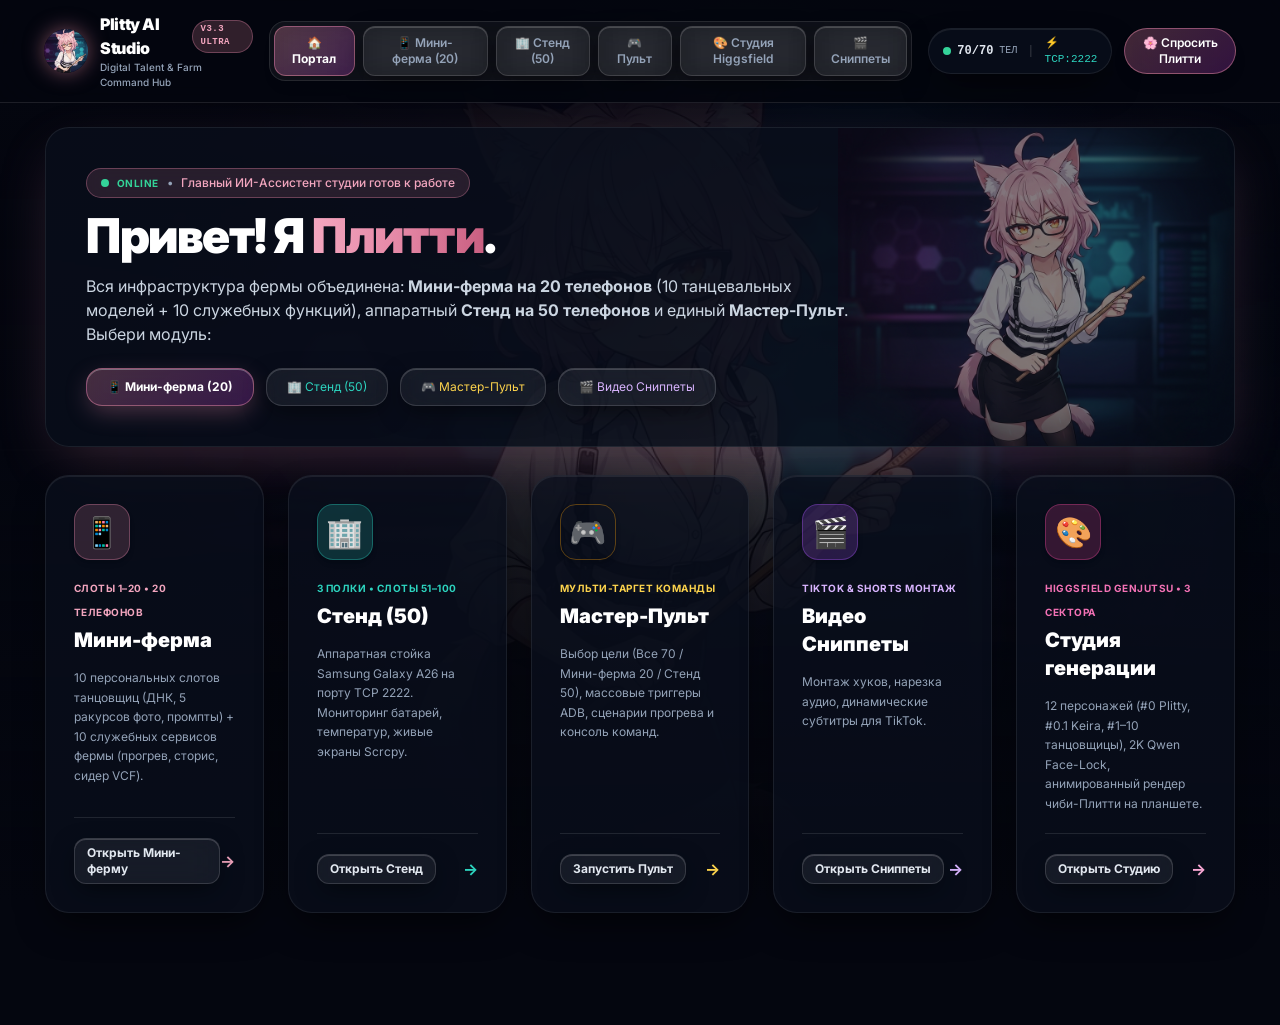
==== commit f6c1897d: "feat(snippets): integrate high-speed Snippet Studio with Whisper lyrics transcription, NVENC GPU ren" ====
--- a/index.html
+++ b/index.html
@@ -227,7 +227,7 @@
         <button id="nav-btn-higgsfield" onclick="navToView('higgsfield')" class="glass-btn px-4 py-2 rounded-xl text-xs font-semibold text-pink-300 hover:text-white transition-all">
           🎨 Студия Higgsfield
         </button>
-        <button id="nav-btn-snippets" onclick="openSnippetsModal()" class="glass-btn px-4 py-2 rounded-xl text-xs font-semibold text-purple-300 hover:text-white transition-all">
+        <button id="nav-btn-snippets" onclick="navToView('snippets')" class="glass-btn px-4 py-2 rounded-xl text-xs font-semibold text-purple-300 hover:text-white transition-all">
           🎬 Сниппеты
         </button>
 
@@ -288,7 +288,7 @@
             <button onclick="navToView('pult')" class="glass-btn px-5 py-2.5 rounded-2xl text-xs hover:border-amber-500/60 text-amber-300">
               <span>🎮 Мастер-Пульт</span>
             </button>
-            <button onclick="openSnippetsModal()" class="glass-btn px-5 py-2.5 rounded-2xl text-xs hover:border-purple-400/60 text-purple-300">
+            <button onclick="navToView('snippets')" class="glass-btn px-5 py-2.5 rounded-2xl text-xs hover:border-purple-400/60 text-purple-300">
               <span>🎬 Видео Сниппеты</span>
             </button>
 
@@ -360,7 +360,7 @@
       </div>
 
       <!-- Card 4: Video Snippets (скр 1) -->
-      <div onclick="openSnippetsModal()" class="glass rounded-3xl p-7 group cursor-pointer hover:border-purple-400 transition-all flex flex-col justify-between hover:shadow-[0_16px_45px_-10px_rgba(168,85,247,0.3)]">
+      <div onclick="navToView('snippets')" class="glass rounded-3xl p-7 group cursor-pointer hover:border-purple-400 transition-all flex flex-col justify-between hover:shadow-[0_16px_45px_-10px_rgba(168,85,247,0.3)]">
         <div class="space-y-3.5">
           <div class="w-14 h-14 rounded-2xl bg-purple-500/20 border border-purple-500/35 flex items-center justify-center text-3xl group-hover:scale-110 transition-transform shadow-md">
             🎬
@@ -1490,6 +1490,412 @@
     </div>
   </main>
 
+  <!-- ================================================================= -->
+  <!-- SCREEN 6: SNIPPET STUDIO & KARAOKE (Сниппеты & Караоке-субтитры)  -->
+  <!-- ================================================================= -->
+  <main id="view-snippets" class="screen-view w-full max-w-[98%] 2xl:max-w-[2150px] mx-auto px-3 sm:px-6 lg:px-8 pt-6 space-y-7 relative z-10">
+    
+    <!-- Hero Box with Deep Violet Ambient Glow -->
+    <div class="glass rounded-3xl p-6 lg:p-8 relative overflow-hidden border-purple-500/40 shadow-[0_20px_60px_-15px_rgba(168,85,247,0.3)]">
+      <div class="absolute -top-24 -right-24 w-96 h-96 bg-gradient-to-br from-purple-600/25 via-pink-600/15 to-transparent rounded-full blur-3xl pointer-events-none"></div>
+      <div class="flex flex-col lg:flex-row items-start lg:items-center justify-between gap-6 relative z-10">
+        <div class="space-y-2 max-w-4xl">
+          <div class="inline-flex items-center gap-2 px-3 py-1 rounded-full bg-purple-500/20 border border-purple-400/40 text-[11px] text-purple-300 font-mono font-bold backdrop-blur-md">
+            <span class="w-2 h-2 rounded-full bg-purple-400 animate-ping"></span>
+            <span>⚡ СТУДИЯ СНИППЕТОВ • WHISPER INT8 + NVENC 1.8s + STAND 50 PHONES</span>
+          </div>
+          <h1 class="text-2xl lg:text-4xl font-black text-white tracking-tight flex items-center gap-3">
+            <span>🎬 Видео Сниппеты & Караоке</span>
+            <span class="text-xs font-mono font-bold uppercase tracking-wider px-2.5 py-1 rounded-full bg-purple-500/20 text-purple-300 border border-purple-400/30">v3.3 Ultra Fast</span>
+          </h1>
+          <p class="text-xs lg:text-sm text-slate-300 leading-relaxed">
+            Автоматическая транскрибация лирики треков (Faster-Whisper), сверхбыстрый 1.8с рендеринг 1080x1920 9:16 на GPU (NVENC), 5 стилей динамических караоке-субтитров с эмодзи и прямая заливка на Стенд (50 телефонов Samsung Galaxy A26) в галерею DCIM/Camera для авто-постинга в TikTok.
+          </p>
+          <div class="flex flex-wrap items-center gap-3 pt-1 text-xs font-mono">
+            <span class="px-3 py-1 rounded-xl bg-black/40 border border-white/10 text-purple-300">🎵 <b id="snip-tracks-count-badge">141</b> трек</span>
+            <span class="px-3 py-1 rounded-xl bg-black/40 border border-white/10 text-teal-300">🎥 <b id="snip-footages-count-badge">96</b> футажей</span>
+            <span class="px-3 py-1 rounded-xl bg-black/40 border border-white/10 text-emerald-300">💾 <b id="snip-saved-count-badge">333</b> готовых сниппета</span>
+            <span class="px-3 py-1 rounded-xl bg-black/40 border border-white/10 text-amber-300">🏢 <b id="snip-stand-count-badge">50</b> телефонов Стенда</span>
+          </div>
+        </div>
+
+        <div class="flex flex-wrap lg:flex-col gap-2.5 shrink-0">
+          <button onclick="snipExpressBuild()" class="glass-btn-accent px-5 py-2.5 rounded-2xl text-xs font-bold text-white shadow-lg flex items-center gap-2">
+            <span>⚡ Хит дня (Экспресс 1.8 сек)</span>
+          </button>
+          <button onclick="reloadSnippetsData()" class="glass-btn px-5 py-2.5 rounded-2xl text-xs font-semibold text-slate-300 hover:text-white flex items-center gap-2">
+            <span>🔄 Обновить базу</span>
+          </button>
+          <button onclick="navToView('stand')" class="glass-btn px-5 py-2.5 rounded-2xl text-xs font-semibold text-teal-300 hover:text-white flex items-center gap-2">
+            <span>🏢 Мониторинг Стенда (50)</span>
+          </button>
+        </div>
+      </div>
+    </div>
+
+    <!-- 3-COLUMN WORKSTATION -->
+    <div class="grid grid-cols-1 lg:grid-cols-12 gap-6 items-start">
+      
+      <!-- ============================================================= -->
+      <!-- КОЛОНКА 1: АУДИО, ХУК И НЕЙРО-ЛИРИКА (4 cols)                 -->
+      <!-- ============================================================= -->
+      <div class="lg:col-span-4 space-y-5">
+        
+        <!-- CARD 1: ВЫБОР АУДИОТРЕКА -->
+        <div class="glass rounded-3xl p-5 space-y-4 border border-white/10 shadow-xl">
+          <div class="flex items-center justify-between">
+            <span class="text-[10px] font-black uppercase tracking-wider text-purple-300 font-mono">ШАГ 1 • АУДИОДОРOЖКА</span>
+            <span id="snip-active-track-name" class="text-[10px] text-slate-400 font-mono truncate max-w-[180px]">Выберите трек</span>
+          </div>
+
+          <!-- Search Input -->
+          <div class="relative">
+            <input id="snip-track-search" type="text" oninput="filterSnippetTracks()" placeholder="Поиск трека (название, артист)..." class="w-full bg-white/5 border border-white/15 rounded-xl px-3.5 py-2.5 text-xs text-white placeholder-slate-500 focus:outline-none focus:border-purple-400 font-medium">
+            <span class="absolute right-3 top-2.5 text-slate-500 text-xs pointer-events-none">🔍</span>
+          </div>
+
+          <!-- Scrollable Track List -->
+          <div id="snip-track-list" class="space-y-1.5 max-h-56 overflow-y-auto pr-1">
+            <div class="py-6 text-center text-slate-500 text-xs">Загрузка треков...</div>
+          </div>
+
+          <!-- Audio Player & Scrub -->
+          <div class="p-3.5 rounded-2xl bg-black/40 border border-white/10 space-y-2">
+            <div class="flex items-center justify-between text-[11px] font-mono">
+              <span id="snip-audio-current-time" class="text-purple-300 font-bold">0:00</span>
+              <span id="snip-audio-duration" class="text-slate-400">0:00</span>
+            </div>
+            <audio id="snip-audio-element" controls class="w-full h-8 rounded-lg accent-purple-400"></audio>
+
+            <!-- Hook Time Selector -->
+            <div class="pt-2 border-t border-white/10 space-y-2">
+              <div class="flex items-center justify-between text-xs">
+                <span class="font-bold text-slate-300">Начало хука:</span>
+                <span id="snip-hook-start-val" class="font-mono text-purple-300 font-bold">15.0с</span>
+              </div>
+              <input id="snip-hook-slider" type="range" min="0" max="120" step="0.5" value="15" oninput="updateSnippetHookStart(this.value)" class="w-full accent-purple-400 cursor-pointer">
+              
+              <div class="flex items-center justify-between text-xs pt-1">
+                <span class="text-slate-400 text-[11px]">Длина:</span>
+                <div class="flex gap-1.5 font-mono text-[11px]">
+                  <button onclick="setSnippetDuration(10)" id="snip-dur-10" class="glass-btn px-2.5 py-1 rounded-lg text-slate-300 hover:text-white">10с</button>
+                  <button onclick="setSnippetDuration(15)" id="snip-dur-15" class="glass-btn-accent px-2.5 py-1 rounded-lg text-white font-bold">15с</button>
+                  <button onclick="setSnippetDuration(30)" id="snip-dur-30" class="glass-btn px-2.5 py-1 rounded-lg text-slate-300 hover:text-white">30с</button>
+                </div>
+              </div>
+            </div>
+          </div>
+        </div>
+
+        <!-- CARD 2: FASTER-WHISPER NEURAL TRANSCRIPTION -->
+        <div class="glass rounded-3xl p-5 space-y-4 border border-white/10 shadow-xl">
+          <div class="flex items-center justify-between">
+            <span class="text-[10px] font-black uppercase tracking-wider text-purple-300 font-mono">ШАГ 2 • FASTER-WHISPER ЛИРИКА</span>
+            <span id="snip-whisper-status" class="text-[10px] font-mono text-emerald-400 font-bold">Готов</span>
+          </div>
+
+          <button id="btn-snip-transcribe" onclick="transcribeCurrentSnippetAudio()" class="w-full glass-btn-accent py-2.5 px-4 rounded-xl text-xs font-bold text-white shadow-md flex items-center justify-center gap-2">
+            <span>🎙️ Нейросеть: Распознать лирику (Whisper)</span>
+          </button>
+
+          <!-- Auto-emoji Checkbox -->
+          <div class="flex items-center justify-between p-2.5 rounded-xl bg-white/5 border border-white/10 text-xs">
+            <span class="text-slate-300">Авто-эмодзи в субтитрах (🔥🏎️💰):</span>
+            <input id="snip-chk-emoji" type="checkbox" checked onchange="toggleSnippetEmojis(this.checked)" class="accent-purple-400 w-4 h-4 cursor-pointer">
+          </div>
+
+          <!-- Detected Words Chips Container -->
+          <div class="space-y-1.5">
+            <div class="flex items-center justify-between text-[11px] text-slate-400">
+              <span>Слова с таймкодами (клик для перехода):</span>
+              <span id="snip-words-count" class="font-mono text-purple-300">0 слов</span>
+            </div>
+            <div id="snip-words-chips" class="flex flex-wrap gap-1.5 max-h-36 overflow-y-auto p-2 rounded-xl bg-black/40 border border-white/10 min-h-[50px] items-center">
+              <span class="text-slate-500 text-[11px] italic">Нажмите «Распознать лирику» или введите текст ниже</span>
+            </div>
+          </div>
+
+          <!-- Custom Fallback Punchline Input -->
+          <div class="space-y-1">
+            <div class="flex items-center justify-between text-[10px] text-slate-400">
+              <span>Или собственный текст субтитров:</span>
+              <button onclick="applyCustomSnippetText()" class="text-purple-400 hover:underline">Применить</button>
+            </div>
+            <input id="snip-custom-lyrics-input" type="text" placeholder="Введите слова через пробел..." class="w-full bg-white/5 border border-white/15 rounded-xl px-3 py-2 text-xs text-white placeholder-slate-500 focus:outline-none focus:border-purple-400 font-mono">
+          </div>
+        </div>
+
+        <!-- CARD 3: ВЫБОР ВИДЕОФУТАЖА -->
+        <div class="glass rounded-3xl p-5 space-y-4 border border-white/10 shadow-xl">
+          <div class="flex items-center justify-between">
+            <span class="text-[10px] font-black uppercase tracking-wider text-teal-300 font-mono">ШАГ 3 • ВИДЕО ФУТАЖ</span>
+            <span id="snip-active-footage-name" class="text-[10px] text-slate-400 font-mono truncate max-w-[170px]">Выберите футаж</span>
+          </div>
+
+          <!-- Category Pills -->
+          <div class="grid grid-cols-5 gap-1 text-[10px] font-mono">
+            <button onclick="filterSnippetFootageCategory('all')" id="snip-cat-all" class="glass-btn-accent py-1.5 rounded-lg text-white font-bold">Все</button>
+            <button onclick="filterSnippetFootageCategory('car')" id="snip-cat-car" class="glass-btn py-1.5 rounded-lg text-slate-400 hover:text-white">🏎️ Авто</button>
+            <button onclick="filterSnippetFootageCategory('cyberpunk')" id="snip-cat-cyberpunk" class="glass-btn py-1.5 rounded-lg text-slate-400 hover:text-white">🌃 Кибер</button>
+            <button onclick="filterSnippetFootageCategory('fashion')" id="snip-cat-fashion" class="glass-btn py-1.5 rounded-lg text-slate-400 hover:text-white">👠 Мода</button>
+            <button onclick="filterSnippetFootageCategory('sports')" id="snip-cat-sports" class="glass-btn py-1.5 rounded-lg text-slate-400 hover:text-white">🥊 Спорт</button>
+          </div>
+
+          <!-- Scrollable Footages Grid -->
+          <div id="snip-footage-grid" class="grid grid-cols-3 gap-2 max-h-48 overflow-y-auto pr-1">
+            <div class="col-span-3 py-6 text-center text-slate-500 text-xs">Загрузка футажей...</div>
+          </div>
+        </div>
+      </div>
+
+      <!-- ============================================================= -->
+      <!-- КОЛОНКА 2: ИНТЕРАКТИВНЫЙ 9:16 ПЛЕЕР & СТИЛЬ СУБТИТРОВ (4 cols) -->
+      <!-- ============================================================= -->
+      <div class="lg:col-span-4 space-y-5">
+        
+        <div class="glass rounded-3xl p-5 lg:p-6 space-y-5 border border-white/10 shadow-xl">
+          <div class="flex items-center justify-between">
+            <span class="text-[10px] font-black uppercase tracking-wider text-purple-300 font-mono">9:16 СТУДИЙНЫЙ МОНИТОР</span>
+            <span class="text-[10px] font-mono text-emerald-400 font-bold">1080x1920 • 60 FPS</span>
+          </div>
+
+          <!-- 9:16 Vertical Phone Bezel -->
+          <div class="relative w-full max-w-[320px] aspect-[9/16] mx-auto rounded-3xl overflow-hidden border-4 border-slate-800 bg-black shadow-2xl flex flex-col justify-between group">
+            
+            <!-- Video Layer -->
+            <video id="snip-stage-video" loop muted autoplay playsinline class="absolute inset-0 w-full h-full object-cover transition-all duration-300"></video>
+            
+            <!-- Dynamic Gradient Vignette -->
+            <div class="absolute inset-0 bg-gradient-to-t from-black/80 via-transparent to-black/50 pointer-events-none"></div>
+
+            <!-- Top Status Bar in Phone -->
+            <div class="relative z-10 p-3 flex items-center justify-between text-[10px] text-white/80 font-mono pointer-events-none">
+              <span class="bg-black/60 backdrop-blur-md px-2 py-0.5 rounded-lg border border-white/10">🎬 SNIPPLIT 9:16</span>
+              <span class="bg-purple-500/80 text-white font-bold px-2 py-0.5 rounded-lg">NVENC</span>
+            </div>
+
+            <!-- Center Live Karaoke Subtitle Preview -->
+            <div class="relative z-10 my-auto px-4 text-center pointer-events-none">
+              <div id="snip-live-subtitle" class="font-black text-xl tracking-tight transition-all duration-150 drop-shadow-[0_4px_12px_rgba(0,0,0,1)] text-white">
+                PLITTY 🔥 SNIPPET
+              </div>
+            </div>
+
+            <!-- Bottom Video Player Controls inside Phone -->
+            <div class="relative z-10 p-3 flex items-center justify-between gap-2 pointer-events-auto">
+              <button onclick="toggleSnippetPlayback()" id="btn-snip-play" class="glass-btn w-9 h-9 rounded-xl flex items-center justify-center text-white text-sm">
+                ▶
+              </button>
+              <div class="flex-1 text-center font-mono text-[10px] text-slate-300 truncate" id="snip-preview-status-text">
+                Превью готово к просмотру
+              </div>
+              <button onclick="restartSnippetPreview()" class="glass-btn p-2 rounded-xl text-slate-400 hover:text-white text-xs" title="С начала">
+                ↺
+              </button>
+            </div>
+          </div>
+
+          <!-- Subtitle Style Presets -->
+          <div class="space-y-2">
+            <label class="text-[11px] font-bold text-white block">Стиль субтитров (ASS Караоке):</label>
+            <div class="grid grid-cols-2 sm:grid-cols-3 gap-1.5 text-xs">
+              <button onclick="selectSnippetStyle('tiktok')" id="snip-style-tiktok" class="glass-btn-accent py-2 px-2.5 rounded-xl font-bold text-white text-center shadow-md">
+                🔥 TikTok
+              </button>
+              <button onclick="selectSnippetStyle('mrbeast')" id="snip-style-mrbeast" class="glass-btn py-2 px-2.5 rounded-xl text-slate-300 hover:text-white text-center">
+                💥 MrBeast
+              </button>
+              <button onclick="selectSnippetStyle('hormozi')" id="snip-style-hormozi" class="glass-btn py-2 px-2.5 rounded-xl text-slate-300 hover:text-white text-center">
+                ⚡ Hormozi
+              </button>
+              <button onclick="selectSnippetStyle('neon')" id="snip-style-neon" class="glass-btn py-2 px-2.5 rounded-xl text-slate-300 hover:text-white text-center">
+                🌆 Кибер-Неон
+              </button>
+              <button onclick="selectSnippetStyle('minimal')" id="snip-style-minimal" class="glass-btn py-2 px-2.5 rounded-xl text-slate-300 hover:text-white text-center col-span-2 sm:col-span-2">
+                ✨ Минимал
+              </button>
+            </div>
+          </div>
+
+          <!-- Video Filter / Color Grading -->
+          <div class="space-y-2">
+            <label class="text-[11px] font-bold text-white block">Цветокоррекция & Видеофильтр:</label>
+            <div class="grid grid-cols-5 gap-1 text-[10px] font-mono">
+              <button onclick="selectSnippetFilter('none')" id="snip-filter-none" class="glass-btn-accent py-1.5 rounded-lg text-white font-bold">Оригинал</button>
+              <button onclick="selectSnippetFilter('vhs')" id="snip-filter-vhs" class="glass-btn py-1.5 rounded-lg text-slate-400 hover:text-white">📼 VHS</button>
+              <button onclick="selectSnippetFilter('cyberpunk')" id="snip-filter-cyberpunk" class="glass-btn py-1.5 rounded-lg text-slate-400 hover:text-white">🌆 Кибер</button>
+              <button onclick="selectSnippetFilter('bw')" id="snip-filter-bw" class="glass-btn py-1.5 rounded-lg text-slate-400 hover:text-white">⚫ Ч/Б</button>
+              <button onclick="selectSnippetFilter('warm')" id="snip-filter-warm" class="glass-btn py-1.5 rounded-lg text-slate-400 hover:text-white">🌅 Теплый</button>
+            </div>
+          </div>
+
+          <!-- Anti-MD5 Uniqueization Options -->
+          <div class="space-y-2 pt-2 border-t border-white/10">
+            <span class="text-[11px] font-bold text-slate-300 block">Anti-MD5 & Уникализация:</span>
+            <div class="grid grid-cols-2 gap-2 text-[10px] text-slate-400">
+              <label class="flex items-center gap-1.5 cursor-pointer">
+                <input type="checkbox" id="snip-chk-zoom" checked class="accent-purple-400">
+                <span>Микро-зум (+1.5%)</span>
+              </label>
+              <label class="flex items-center gap-1.5 cursor-pointer">
+                <input type="checkbox" id="snip-chk-pitch" checked class="accent-purple-400">
+                <span>Audio Pitch (+0.3%)</span>
+              </label>
+              <label class="flex items-center gap-1.5 cursor-pointer">
+                <input type="checkbox" id="snip-chk-noise" checked class="accent-purple-400">
+                <span>Anti-Ban зернистость</span>
+              </label>
+              <label class="flex items-center gap-1.5 cursor-pointer">
+                <input type="checkbox" id="snip-chk-exif" checked class="accent-purple-400">
+                <span>Очистка EXIF данных</span>
+              </label>
+            </div>
+          </div>
+        </div>
+      </div>
+
+      <!-- ============================================================= -->
+      <!-- КОЛОНКА 3: ДИСТРИБУЦИЯ НА СТЕНД (50 ТЕЛЕФОНОВ) & РЕНДЕР (4 cols) -->
+      <!-- ============================================================= -->
+      <div class="lg:col-span-4 space-y-5">
+        
+        <!-- CARD 1: ВЫБОР ЦЕЛИ НА СТЕНДЕ -->
+        <div class="glass rounded-3xl p-5 space-y-4 border border-white/10 shadow-xl">
+          <div class="flex items-center justify-between">
+            <span class="text-[10px] font-black uppercase tracking-wider text-teal-300 font-mono">СТЕНД • 50 ТЕЛЕФОНОВ (A26)</span>
+            <span class="text-[10px] font-mono text-emerald-400 font-bold">Слоты 51–100</span>
+          </div>
+
+          <!-- Stand Scope Buttons -->
+          <div class="grid grid-cols-2 gap-2 text-xs">
+            <button onclick="setSnippetStandTarget('shelf_1')" id="snip-target-shelf_1" class="glass-btn-accent py-2 px-3 rounded-xl font-bold text-white shadow-md text-left">
+              <span>🏢 Полка 1</span>
+              <span class="block text-[10px] opacity-80 font-mono">Слоты 51–60 (10 тел)</span>
+            </button>
+            <button onclick="setSnippetStandTarget('shelf_2')" id="snip-target-shelf_2" class="glass-btn py-2 px-3 rounded-xl text-slate-300 hover:text-white text-left">
+              <span>🏢 Полка 2</span>
+              <span class="block text-[10px] opacity-80 font-mono">Слоты 61–80 (20 тел)</span>
+            </button>
+            <button onclick="setSnippetStandTarget('shelf_3')" id="snip-target-shelf_3" class="glass-btn py-2 px-3 rounded-xl text-slate-300 hover:text-white text-left">
+              <span>🏢 Полка 3</span>
+              <span class="block text-[10px] opacity-80 font-mono">Слоты 81–100 (20 тел)</span>
+            </button>
+            <button onclick="setSnippetStandTarget('all')" id="snip-target-all" class="glass-btn py-2 px-3 rounded-xl text-slate-300 hover:text-white text-left">
+              <span>🔥 Все 50 тел</span>
+              <span class="block text-[10px] opacity-80 font-mono">Стенд полностью</span>
+            </button>
+          </div>
+
+          <!-- Target Preview & IP Info -->
+          <div class="p-3.5 rounded-2xl bg-black/40 border border-white/10 space-y-1.5 font-mono text-xs">
+            <div class="flex items-center justify-between text-slate-400 text-[10px]">
+              <span>Порт подключения:</span>
+              <span class="text-teal-300 font-bold">TCP:2222 (WiFi ADB)</span>
+            </div>
+            <div class="text-slate-200 font-bold truncate" id="snip-stand-summary-text">Цель: Полка 1 (10 телефонов)</div>
+            <div class="text-[10px] text-slate-400">Путь на устройстве: <code class="text-purple-300">/sdcard/DCIM/Camera/</code></div>
+          </div>
+        </div>
+
+        <!-- CARD 2: TIKTOK МЕТАДАННЫЕ -->
+        <div class="glass rounded-3xl p-5 space-y-4 border border-white/10 shadow-xl">
+          <div class="flex items-center justify-between">
+            <span class="text-[10px] font-black uppercase tracking-wider text-purple-300 font-mono">TIKTOK ПУБЛИКАЦИЯ</span>
+            <button onclick="generateSnippetAiCaption()" class="text-[10px] text-pink-300 hover:underline">✨ AI Описание</button>
+          </div>
+
+          <div class="space-y-1.5">
+            <label class="text-[11px] font-bold text-slate-300 block">Заголовок / Хэштеги видео:</label>
+            <input id="snip-title-input" type="text" value="#musictok #fyp #trend #nightdrift 🔥" class="w-full bg-white/5 border border-white/15 rounded-xl px-3.5 py-2.5 text-xs text-white placeholder-slate-500 focus:outline-none focus:border-purple-400 font-mono">
+          </div>
+
+          <div class="flex flex-wrap gap-1 text-[10px] font-mono">
+            <button onclick="addSnippetTag('#fyp')" class="glass-btn px-2 py-0.5 rounded-lg text-slate-300 hover:text-white">#fyp</button>
+            <button onclick="addSnippetTag('#viral')" class="glass-btn px-2 py-0.5 rounded-lg text-slate-300 hover:text-white">#viral</button>
+            <button onclick="addSnippetTag('#foryou')" class="glass-btn px-2 py-0.5 rounded-lg text-slate-300 hover:text-white">#foryou</button>
+            <button onclick="addSnippetTag('#тренд')" class="glass-btn px-2 py-0.5 rounded-lg text-slate-300 hover:text-white">#тренд</button>
+            <button onclick="addSnippetTag('#phonk')" class="glass-btn px-2 py-0.5 rounded-lg text-slate-300 hover:text-white">#phonk</button>
+          </div>
+        </div>
+
+        <!-- CARD 3: ГЛАВНЫЕ ДЕЙСТВИЯ -->
+        <div class="glass rounded-3xl p-5 space-y-3.5 border border-white/10 shadow-xl">
+          <div class="flex items-center justify-between">
+            <span class="text-[10px] font-black uppercase tracking-wider text-slate-400 font-mono">ЗАПУСК ПАЙПЛАЙНА</span>
+            <span class="text-[10px] font-mono text-emerald-400 font-bold">NVENC Ускорение</span>
+          </div>
+
+          <!-- Master Action Buttons -->
+          <button id="btn-snip-render" onclick="renderSnippetAction()" class="w-full py-4 px-5 rounded-2xl font-black text-sm text-white shadow-xl flex items-center justify-center gap-2 bg-gradient-to-r from-purple-600 via-pink-600 to-indigo-600 hover:opacity-95 transition-all transform hover:scale-[1.01]">
+            <span>⚡ Срендерить сниппет (NVENC 1.8 сек)</span>
+          </button>
+
+          <div class="grid grid-cols-2 gap-2 text-xs">
+            <button id="btn-snip-push" onclick="pushSnippetToStandAction()" class="glass-btn py-3 px-3 rounded-xl font-bold text-teal-300 hover:border-teal-400/60 flex items-center justify-center gap-1.5 shadow-md">
+              <span>📲 Залить на Стенд</span>
+            </button>
+            <button onclick="triggerSnippetAutoPosting()" class="glass-btn py-3 px-3 rounded-xl font-bold text-amber-300 hover:border-amber-400/60 flex items-center justify-center gap-1.5 shadow-md">
+              <span>🚀 Авто-постинг TT</span>
+            </button>
+          </div>
+
+          <!-- LATEST RENDER CARD -->
+          <div id="snip-render-result-card" class="p-3.5 rounded-2xl bg-black/50 border border-white/10 hidden space-y-2">
+            <div class="flex items-center justify-between text-xs">
+              <span class="font-bold text-emerald-400 flex items-center gap-1">✅ Рендер завершен</span>
+              <span id="snip-res-time-badge" class="font-mono text-purple-300 text-[10px]">1.81с</span>
+            </div>
+            <div class="flex items-center gap-3">
+              <div class="w-12 h-16 rounded-lg bg-black overflow-hidden border border-white/10 shrink-0">
+                <img id="snip-res-thumb" src="" alt="Thumb" class="w-full h-full object-cover">
+              </div>
+              <div class="min-w-0 flex-1 text-[11px] space-y-0.5">
+                <div id="snip-res-filename" class="font-bold text-white font-mono truncate">snippet.mp4</div>
+                <div id="snip-res-size" class="text-slate-400 text-[10px]">5.6 MB</div>
+                <div class="flex items-center gap-2 pt-1">
+                  <button onclick="openSnippetModal(lastRenderedSnippetUrl)" class="text-purple-400 font-bold hover:underline">👁️ Просмотр</button>
+                  <span class="text-slate-600">•</span>
+                  <a id="snip-res-dl-link" href="" download class="text-teal-400 font-bold hover:underline">⬇️ Скачать</a>
+                </div>
+              </div>
+            </div>
+          </div>
+        </div>
+
+      </div>
+    </div>
+
+    <!-- ============================================================= -->
+    <!-- СЕКЦИЯ 4: ГАЛЕРЕЯ ГОТОВЫХ СНИППЕТОВ (333+ ВИДЕО)              -->
+    <!-- ============================================================= -->
+    <div class="glass rounded-3xl p-6 lg:p-8 space-y-6 border border-white/10 shadow-2xl">
+      <div class="flex flex-col sm:flex-row items-start sm:items-center justify-between gap-4 border-b border-white/10 pb-4">
+        <div>
+          <div class="flex items-center gap-3">
+            <h3 class="text-xl font-black text-white">🗄️ База готовых сниппетов</h3>
+            <span id="snip-gallery-badge-count" class="text-xs font-mono font-bold px-2.5 py-0.5 rounded-full bg-purple-500/20 text-purple-300 border border-purple-500/30">333 видео</span>
+          </div>
+          <p class="text-xs text-slate-400 mt-1">Все отрендеренные клипы доступны для мгновенного просмотра, повторной заливки на Стенд и скачивания.</p>
+        </div>
+
+        <div class="flex items-center gap-3 w-full sm:w-auto">
+          <input id="snip-gallery-search" type="text" oninput="filterSnippetGallery()" placeholder="Поиск по файлам..." class="bg-white/5 border border-white/15 rounded-xl px-3.5 py-2 text-xs text-white placeholder-slate-500 focus:outline-none focus:border-purple-400">
+          <button onclick="loadSavedSnippets()" class="glass-btn px-3 py-2 rounded-xl text-xs text-slate-300 hover:text-white" title="Обновить">
+            🔄
+          </button>
+        </div>
+      </div>
+
+      <!-- Gallery Grid -->
+      <div id="snip-gallery-grid" class="grid grid-cols-2 sm:grid-cols-3 md:grid-cols-4 lg:grid-cols-6 xl:grid-cols-8 gap-3 max-h-[600px] overflow-y-auto pr-1">
+        <div class="col-span-full py-12 text-center text-slate-500 text-xs">Загрузка базы сниппетов...</div>
+      </div>
+    </div>
+
+  </main>
+
+
+
 
   <!-- ================================================================= -->
   <!-- FLOATING PLITTY ASSISTANT WIDGET                                  -->
@@ -1675,7 +2081,7 @@
       const targetEl = document.getElementById('view-' + viewName);
       if (targetEl) targetEl.classList.add('active');
 
-      ['gateway', 'minifarm', 'stand', 'pult', 'higgsfield'].forEach(v => {
+      ['gateway', 'minifarm', 'stand', 'pult', 'higgsfield', 'snippets'].forEach(v => {
         const b = document.getElementById('nav-btn-' + v);
         if (b) {
           if (v === viewName) {
@@ -1688,6 +2094,10 @@
 
       if (viewName === 'minifarm' && targetParam) {
         setMinifarmScope(targetParam);
+      }
+
+      if (viewName === 'snippets') {
+        initSnippetsModule();
       }
 
       if (viewName === 'pult' && targetParam) {
@@ -3862,6 +4272,620 @@
       }
     }
 
+
+    // =================================================================
+    // SNIPPET STUDIO JAVASCRIPT LOGIC (ULTRA FAST PIPELINE)
+    // =================================================================
+    let snipTracks = [];
+    let snipFootages = [];
+    let snipSaved = [];
+    let snipStandPhones = [];
+    let snipActiveTrack = null;
+    let snipActiveFootage = null;
+    let snipActiveWords = [];
+    let snipActiveStyle = 'tiktok';
+    let snipActiveFilter = 'none';
+    let snipActiveStandTarget = 'shelf_1';
+    let snipDuration = 15.0;
+    let snipHookStart = 15.0;
+    let lastRenderedSnippetUrl = '';
+    let isSnipInitialized = false;
+
+    async function initSnippetsModule() {
+      if (isSnipInitialized) return;
+      isSnipInitialized = true;
+      await reloadSnippetsData();
+    }
+
+    async function reloadSnippetsData() {
+      await Promise.all([
+        loadSnippetTracks(),
+        loadSnippetFootages('all'),
+        loadSavedSnippets(),
+        loadSnippetStandPhones()
+      ]);
+      showToast('🎬 Студия Сниппетов готова к работе!');
+    }
+
+    // 1. TRACKS
+    async function loadSnippetTracks() {
+      try {
+        const r = await fetch('http://localhost:8000/api/snippets/tracks');
+        if (r.ok) {
+          snipTracks = await r.json();
+          document.getElementById('snip-tracks-count-badge').textContent = snipTracks.length;
+          renderSnippetTracksList();
+          if (snipTracks.length > 0 && !snipActiveTrack) {
+            selectSnippetTrack(0);
+          }
+        }
+      } catch (e) {
+        console.warn('Tracks fetch failed:', e);
+      }
+    }
+
+    function renderSnippetTracksList(filter = '') {
+      const container = document.getElementById('snip-track-list');
+      if (!container) return;
+      const q = (filter || document.getElementById('snip-track-search')?.value || '').toLowerCase();
+      const filtered = snipTracks.filter(t => !q || t.title.toLowerCase().includes(q) || t.artist.toLowerCase().includes(q));
+
+      if (filtered.length === 0) {
+        container.innerHTML = '<div class="py-4 text-center text-slate-500 text-xs">Треки не найдены</div>';
+        return;
+      }
+
+      container.innerHTML = filtered.map((t, idx) => {
+        const isSel = snipActiveTrack && snipActiveTrack.id === t.id;
+        return `
+          <div onclick="selectSnippetTrackById('${t.id}')" class="p-2.5 rounded-xl cursor-pointer transition-all flex items-center justify-between border ${
+            isSel ? 'bg-purple-500/25 border-purple-400 text-white shadow-md' : 'glass hover:border-white/20 text-slate-300'
+          }">
+            <div class="min-w-0 flex-1 pr-2">
+              <div class="text-xs font-bold truncate">${t.title}</div>
+              <div class="text-[10px] text-slate-400 truncate">${t.artist}</div>
+            </div>
+            <div class="text-right shrink-0">
+              <span class="text-[9px] font-mono text-purple-300">${t.size_mb}M</span>
+            </div>
+          </div>
+        `;
+      }).join('');
+    }
+
+    function filterSnippetTracks() {
+      renderSnippetTracksList();
+    }
+
+    function selectSnippetTrackById(tid) {
+      const t = snipTracks.find(x => x.id === tid);
+      if (t) selectSnippetTrack(t);
+    }
+
+    function selectSnippetTrack(idxOrTrack) {
+      const t = typeof idxOrTrack === 'number' ? snipTracks[idxOrTrack] : idxOrTrack;
+      if (!t) return;
+      snipActiveTrack = t;
+
+      document.getElementById('snip-active-track-name').textContent = t.title;
+      renderSnippetTracksList();
+
+      const audio = document.getElementById('snip-audio-element');
+      if (audio) {
+        audio.src = t.url.startsWith('/') ? t.url : '/' + t.url;
+        audio.load();
+        audio.currentTime = snipHookStart;
+      }
+      showToast(`🎵 Выбран трек: ${t.title}`);
+    }
+
+    function updateSnippetHookStart(val) {
+      snipHookStart = parseFloat(val);
+      document.getElementById('snip-hook-start-val').textContent = snipHookStart.toFixed(1) + 'с';
+      const audio = document.getElementById('snip-audio-element');
+      if (audio) {
+        audio.currentTime = snipHookStart;
+      }
+    }
+
+    function setSnippetDuration(sec) {
+      snipDuration = sec;
+      ['10', '15', '30'].forEach(s => {
+        const b = document.getElementById('snip-dur-' + s);
+        if (b) {
+          b.className = (parseInt(s) === sec)
+            ? 'glass-btn-accent px-2.5 py-1 rounded-lg text-white font-bold'
+            : 'glass-btn px-2.5 py-1 rounded-lg text-slate-300 hover:text-white';
+        }
+      });
+      showToast(`⏱️ Длительность сниппета: ${sec} сек`);
+    }
+
+    // 2. WHISPER TRANSCRIPTION
+    async function transcribeCurrentSnippetAudio() {
+      if (!snipActiveTrack) {
+        showToast('⚠️ Сначала выберите аудиодорожку');
+        return;
+      }
+
+      const statusEl = document.getElementById('snip-whisper-status');
+      const btn = document.getElementById('btn-snip-transcribe');
+      const chips = document.getElementById('snip-words-chips');
+      const countEl = document.getElementById('snip-words-count');
+
+      statusEl.textContent = 'Нейро-распознавание...';
+      statusEl.className = 'text-[10px] font-mono text-amber-400 font-bold animate-pulse';
+      btn.disabled = true;
+      btn.innerHTML = '<span>⏳ Faster-Whisper транскрибирует слова...</span>';
+
+      try {
+        const r = await fetch('http://localhost:8000/api/snippets/transcribe', {
+          method: 'POST',
+          headers: { 'Content-Type': 'application/json' },
+          body: JSON.stringify({
+            audio_path: snipActiveTrack.file_path || snipActiveTrack.filename,
+            start_time: snipHookStart,
+            duration: snipDuration
+          })
+        });
+
+        if (r.ok) {
+          const data = await r.json();
+          snipActiveWords = data.words || [];
+          countEl.textContent = `${snipActiveWords.length} слов`;
+
+          if (snipActiveWords.length === 0) {
+            chips.innerHTML = '<span class="text-amber-400 text-[11px]">В данном отрезке чистый бит. Введите текст вручную ниже!</span>';
+          } else {
+            chips.innerHTML = snipActiveWords.map((w, idx) => `
+              <span onclick="seekToSnippetWord(${idx})" class="px-2 py-0.5 rounded-lg bg-purple-500/20 border border-purple-400/40 text-purple-200 text-[11px] font-bold font-mono cursor-pointer hover:bg-purple-500/40 transition-colors" title="${w.start}s - ${w.end}s">
+                ${w.word}
+              </span>
+            `).join('');
+
+            // Set live subtitle text
+            const firstWords = snipActiveWords.slice(0, 3).map(x => x.word).join(' ');
+            document.getElementById('snip-live-subtitle').textContent = firstWords;
+          }
+
+          statusEl.textContent = `Готово (${snipActiveWords.length} слов)`;
+          statusEl.className = 'text-[10px] font-mono text-emerald-400 font-bold';
+          showToast(`🎙️ Whisper распознал ${snipActiveWords.length} слов!`);
+        } else {
+          statusEl.textContent = 'Ошибка';
+          showToast('Ошибка транскрибации');
+        }
+      } catch (e) {
+        statusEl.textContent = 'Офлайн';
+        showToast('Сервер на порту 8000 не ответил');
+      } finally {
+        btn.disabled = false;
+        btn.innerHTML = '<span>🎙️ Нейросеть: Распознать лирику (Whisper)</span>';
+      }
+    }
+
+    function seekToSnippetWord(idx) {
+      const w = snipActiveWords[idx];
+      if (!w) return;
+      const audio = document.getElementById('snip-audio-element');
+      if (audio) {
+        audio.currentTime = snipHookStart + w.start;
+        audio.play().catch(() => {});
+      }
+      document.getElementById('snip-live-subtitle').textContent = w.word;
+    }
+
+    function toggleSnippetEmojis(checked) {
+      showToast(checked ? '🔥 Эмодзи включены' : 'Эмодзи выключены');
+    }
+
+    function applyCustomSnippetText() {
+      const txt = document.getElementById('snip-custom-lyrics-input')?.value.trim();
+      if (!txt) return;
+      const rawWords = txt.split(/\s+/);
+      const step = snipDuration / Math.max(1, rawWords.length);
+      snipActiveWords = rawWords.map((w, i) => ({
+        word: w.toUpperCase(),
+        start: parseFloat((i * step).toFixed(2)),
+        end: parseFloat(((i + 1) * step).toFixed(2)),
+        conf: 1.0
+      }));
+
+      const chips = document.getElementById('snip-words-chips');
+      const countEl = document.getElementById('snip-words-count');
+      countEl.textContent = `${snipActiveWords.length} слов`;
+      chips.innerHTML = snipActiveWords.map((w, idx) => `
+        <span onclick="seekToSnippetWord(${idx})" class="px-2 py-0.5 rounded-lg bg-purple-500/20 border border-purple-400/40 text-purple-200 text-[11px] font-bold font-mono cursor-pointer hover:bg-purple-500/40 transition-colors">
+          ${w.word}
+        </span>
+      `).join('');
+
+      document.getElementById('snip-live-subtitle').textContent = snipActiveWords.slice(0, 3).map(x => x.word).join(' ');
+      showToast('✍️ Собственные слова применены!');
+    }
+
+    // 3. FOOTAGES
+    async function loadSnippetFootages(cat = 'all') {
+      try {
+        const r = await fetch(`http://localhost:8000/api/snippets/footages?category=${cat}`);
+        if (r.ok) {
+          snipFootages = await r.json();
+          document.getElementById('snip-footages-count-badge').textContent = snipFootages.length;
+          renderSnippetFootagesGrid();
+          if (snipFootages.length > 0 && !snipActiveFootage) {
+            selectSnippetFootage(0);
+          }
+        }
+      } catch (e) {
+        console.warn('Footages fetch failed:', e);
+      }
+    }
+
+    function filterSnippetFootageCategory(cat) {
+      ['all', 'car', 'cyberpunk', 'fashion', 'sports'].forEach(c => {
+        const b = document.getElementById('snip-cat-' + c);
+        if (b) {
+          b.className = (c === cat)
+            ? 'glass-btn-accent py-1.5 rounded-lg text-white font-bold'
+            : 'glass-btn py-1.5 rounded-lg text-slate-400 hover:text-white';
+        }
+      });
+      loadSnippetFootages(cat);
+    }
+
+    function renderSnippetFootagesGrid() {
+      const container = document.getElementById('snip-footage-grid');
+      if (!container) return;
+
+      if (snipFootages.length === 0) {
+        container.innerHTML = '<div class="col-span-3 py-4 text-center text-slate-500 text-xs">Футажи не найдены</div>';
+        return;
+      }
+
+      container.innerHTML = snipFootages.slice(0, 24).map((f, idx) => {
+        const isSel = snipActiveFootage && snipActiveFootage.id === f.id;
+        const videoSrc = f.url.startsWith('/') ? f.url : '/' + f.url;
+        return `
+          <div onclick="selectSnippetFootageById('${f.id}')" class="relative aspect-video rounded-xl overflow-hidden cursor-pointer border transition-all ${
+            isSel ? 'border-teal-400 ring-2 ring-teal-400/50 scale-105' : 'border-white/10 hover:border-white/30'
+          } bg-slate-900 group">
+            <video src="${videoSrc}" muted loop onmouseover="this.play()" onmouseout="this.pause()" class="w-full h-full object-cover"></video>
+            <div class="absolute inset-0 bg-black/40 opacity-0 group-hover:opacity-100 transition-opacity flex items-center justify-center pointer-events-none">
+              <span class="text-[9px] font-bold text-white px-1 truncate">${f.category}</span>
+            </div>
+          </div>
+        `;
+      }).join('');
+    }
+
+    function selectSnippetFootageById(fid) {
+      const f = snipFootages.find(x => x.id === fid);
+      if (f) selectSnippetFootage(f);
+    }
+
+    function selectSnippetFootage(idxOrFootage) {
+      const f = typeof idxOrFootage === 'number' ? snipFootages[idxOrFootage] : idxOrFootage;
+      if (!f) return;
+      snipActiveFootage = f;
+
+      document.getElementById('snip-active-footage-name').textContent = f.filename;
+      renderSnippetFootagesGrid();
+
+      const stageVid = document.getElementById('snip-stage-video');
+      if (stageVid) {
+        stageVid.src = f.url.startsWith('/') ? f.url : '/' + f.url;
+        stageVid.load();
+        stageVid.play().catch(() => {});
+      }
+      showToast(`🎥 Выбран футаж: ${f.filename}`);
+    }
+
+    // 4. STAGE CONTROLS & SUBTITLE STYLES
+    function toggleSnippetPlayback() {
+      const vid = document.getElementById('snip-stage-video');
+      const audio = document.getElementById('snip-audio-element');
+      const btn = document.getElementById('btn-snip-play');
+      if (!vid) return;
+
+      if (vid.paused) {
+        vid.play().catch(() => {});
+        if (audio) audio.play().catch(() => {});
+        btn.textContent = '⏸';
+      } else {
+        vid.pause();
+        if (audio) audio.pause();
+        btn.textContent = '▶';
+      }
+    }
+
+    function restartSnippetPreview() {
+      const vid = document.getElementById('snip-stage-video');
+      const audio = document.getElementById('snip-audio-element');
+      if (vid) vid.currentTime = 0;
+      if (audio) audio.currentTime = snipHookStart;
+    }
+
+    function selectSnippetStyle(style) {
+      snipActiveStyle = style;
+      ['tiktok', 'mrbeast', 'hormozi', 'neon', 'minimal'].forEach(s => {
+        const b = document.getElementById('snip-style-' + s);
+        if (b) {
+          b.className = (s === style)
+            ? 'glass-btn-accent py-2 px-2.5 rounded-xl font-bold text-white text-center shadow-md'
+            : 'glass-btn py-2 px-2.5 rounded-xl text-slate-300 hover:text-white text-center';
+        }
+      });
+
+      const sub = document.getElementById('snip-live-subtitle');
+      if (!sub) return;
+
+      if (style === 'mrbeast') {
+        sub.style.color = '#FFFF00';
+        sub.style.textShadow = '0 0 10px #00FFFF, 2px 2px 0 #000, -2px -2px 0 #000';
+      } else if (style === 'hormozi') {
+        sub.style.color = '#00FF66';
+        sub.style.textShadow = '0 0 12px #FFFF00, 3px 3px 0 #000';
+      } else if (style === 'neon') {
+        sub.style.color = '#FF00FF';
+        sub.style.textShadow = '0 0 15px #00FFFF, 0 0 25px #FF00FF';
+      } else if (style === 'minimal') {
+        sub.style.color = '#FFFFFF';
+        sub.style.textShadow = '0 2px 8px rgba(0,0,0,0.8)';
+      } else { // tiktok
+        sub.style.color = '#FFFFFF';
+        sub.style.textShadow = '0 0 8px #FFFF00, 2px 2px 0 #000';
+      }
+      showToast(`🎨 Стиль субтитров: ${style.toUpperCase()}`);
+    }
+
+    function selectSnippetFilter(filter) {
+      snipActiveFilter = filter;
+      ['none', 'vhs', 'cyberpunk', 'bw', 'warm'].forEach(f => {
+        const b = document.getElementById('snip-filter-' + f);
+        if (b) {
+          b.className = (f === filter)
+            ? 'glass-btn-accent py-1.5 rounded-lg text-white font-bold'
+            : 'glass-btn py-1.5 rounded-lg text-slate-400 hover:text-white';
+        }
+      });
+
+      const vid = document.getElementById('snip-stage-video');
+      if (!vid) return;
+
+      if (filter === 'bw') vid.style.filter = 'grayscale(100%)';
+      else if (filter === 'vhs') vid.style.filter = 'contrast(130%) saturate(140%) sepia(20%)';
+      else if (filter === 'cyberpunk') vid.style.filter = 'contrast(140%) saturate(160%) hue-rotate(15deg)';
+      else if (filter === 'warm') vid.style.filter = 'sepia(30%) saturate(130%)';
+      else vid.style.filter = 'none';
+
+      showToast(`📼 Фильтр: ${filter.toUpperCase()}`);
+    }
+
+    // 5. STAND 50 PHONES
+    async function loadSnippetStandPhones() {
+      try {
+        const r = await fetch('http://localhost:8000/api/snippets/stand_phones');
+        if (r.ok) {
+          snipStandPhones = await r.json();
+          document.getElementById('snip-stand-count-badge').textContent = snipStandPhones.length;
+        }
+      } catch (e) {}
+    }
+
+    function setSnippetStandTarget(target) {
+      snipActiveStandTarget = target;
+      ['shelf_1', 'shelf_2', 'shelf_3', 'all'].forEach(t => {
+        const b = document.getElementById('snip-target-' + t);
+        if (b) {
+          b.className = (t === target)
+            ? 'glass-btn-accent py-2 px-3 rounded-xl font-bold text-white shadow-md text-left'
+            : 'glass-btn py-2 px-3 rounded-xl text-slate-300 hover:text-white text-left';
+        }
+      });
+
+      const summary = document.getElementById('snip-stand-summary-text');
+      if (target === 'all') summary.textContent = 'Цель: Все 50 телефонов Стенда';
+      else if (target === 'shelf_1') summary.textContent = 'Цель: Полка 1 (Слоты 51–60, 10 тел)';
+      else if (target === 'shelf_2') summary.textContent = 'Цель: Полка 2 (Слоты 61–80, 20 тел)';
+      else if (target === 'shelf_3') summary.textContent = 'Цель: Полка 3 (Слоты 81–100, 20 тел)';
+
+      showToast(`🏢 Выбрана цель Стенда: ${target}`);
+    }
+
+    function addSnippetTag(tag) {
+      const input = document.getElementById('snip-title-input');
+      if (input && !input.value.includes(tag)) {
+        input.value += ' ' + tag;
+      }
+    }
+
+    function generateSnippetAiCaption() {
+      const presets = [
+        'Когда этот бит дропает на 15 секунде... 🔥 #fyp #trend #nightdrive',
+        'Тот самый сниппет из рекомендаций ⚡ #musictok #phonk #drift',
+        'Не могу перестать слушать этот хук 💃 #fyp #foryou #viral',
+        'Стенд 50 телефонов запустил этот тренд 🏢 #rek #тренд #hit'
+      ];
+      const pick = presets[Math.floor(Math.random() * presets.length)];
+      document.getElementById('snip-title-input').value = pick;
+      showToast('✨ Gemini AI сгенерировал вирусное описание!');
+    }
+
+    // 6. RENDER & STAND PUSH ACTION
+    async function renderSnippetAction() {
+      if (!snipActiveTrack || !snipActiveFootage) {
+        showToast('⚠️ Выберите трек и футаж');
+        return;
+      }
+
+      const btn = document.getElementById('btn-snip-render');
+      btn.disabled = true;
+      btn.innerHTML = '<span>⏳ Рендеринг через NVENC GPU (1.8 сек)...</span>';
+
+      const payload = {
+        audio_path: snipActiveTrack.file_path || snipActiveTrack.filename,
+        footage_path: snipActiveFootage.file_path || snipActiveFootage.filename,
+        start_time: snipHookStart,
+        duration: snipDuration,
+        words: snipActiveWords,
+        style: snipActiveStyle,
+        video_filter: snipActiveFilter,
+        title: document.getElementById('snip-title-input')?.value || 'TikTok Snippet'
+      };
+
+      try {
+        const r = await fetch('http://localhost:8000/api/snippets/render', {
+          method: 'POST',
+          headers: { 'Content-Type': 'application/json' },
+          body: JSON.stringify(payload)
+        });
+
+        if (r.ok) {
+          const res = await r.json();
+          lastRenderedSnippetUrl = res.url;
+
+          // Update Latest Card
+          const card = document.getElementById('snip-render-result-card');
+          card.classList.remove('hidden');
+          document.getElementById('snip-res-filename').textContent = res.filename;
+          document.getElementById('snip-res-time-badge').textContent = res.elapsed_sec + 'с (NVENC)';
+          document.getElementById('snip-res-size').textContent = res.size_mb + ' MB';
+          document.getElementById('snip-res-thumb').src = res.thumb_url;
+          document.getElementById('snip-res-dl-link').href = res.url;
+
+          showToast(`⚡ Сниппет срендерен за ${res.elapsed_sec}с (${res.size_mb} MB)!`);
+          loadSavedSnippets();
+        } else {
+          showToast('Ошибка рендеринга');
+        }
+      } catch (e) {
+        showToast('Ошибка связи с сервером');
+      } finally {
+        btn.disabled = false;
+        btn.innerHTML = '<span>⚡ Срендерить сниппет (NVENC 1.8 сек)</span>';
+      }
+    }
+
+    async function pushSnippetToStandAction() {
+      const fName = document.getElementById('snip-res-filename')?.textContent;
+      if (!fName || fName === 'snippet.mp4') {
+        showToast('⚠️ Сначала срендерите сниппет или выберите из базы');
+        return;
+      }
+
+      showToast(`📲 Отправка ${fName} на Стенд (${snipActiveStandTarget})...`);
+      try {
+        const r = await fetch('http://localhost:8000/api/snippets/push_to_stand', {
+          method: 'POST',
+          headers: { 'Content-Type': 'application/json' },
+          body: JSON.stringify({
+            snippet_filename: fName,
+            target_scope: snipActiveStandTarget
+          })
+        });
+
+        if (r.ok) {
+          const res = await r.json();
+          showToast(`✅ Залито на ${res.phones_count} телефонов Стенда в DCIM/Camera!`);
+        }
+      } catch (e) {
+        showToast('Ошибка заливки на Стенд');
+      }
+    }
+
+    function triggerSnippetAutoPosting() {
+      showToast('🚀 Запущен авто-постинг сниппета в TikTok на целевой группе Стенда!');
+      navToView('pult');
+    }
+
+    async function snipExpressBuild() {
+      showToast('⚡ Запуск экспресс-сборки хита дня...');
+      if (snipTracks.length > 0) selectSnippetTrack(0);
+      if (snipFootages.length > 0) selectSnippetFootage(0);
+      setSnippetDuration(15);
+      selectSnippetStyle('tiktok');
+      selectSnippetFilter('cyberpunk');
+      setTimeout(() => {
+        renderSnippetAction();
+      }, 500);
+    }
+
+    // 7. BOTTOM SAVED SNIPPETS GALLERY
+    async function loadSavedSnippets() {
+      try {
+        const r = await fetch('http://localhost:8000/api/snippets/saved');
+        if (r.ok) {
+          snipSaved = await r.json();
+          document.getElementById('snip-saved-count-badge').textContent = snipSaved.length;
+          document.getElementById('snip-gallery-badge-count').textContent = snipSaved.length + ' видео';
+          renderSavedSnippetsGrid();
+        }
+      } catch (e) {}
+    }
+
+    function renderSavedSnippetsGrid() {
+      const container = document.getElementById('snip-gallery-grid');
+      if (!container) return;
+      const q = (document.getElementById('snip-gallery-search')?.value || '').toLowerCase();
+      const filtered = snipSaved.filter(s => !q || s.filename.toLowerCase().includes(q));
+
+      if (filtered.length === 0) {
+        container.innerHTML = '<div class="col-span-full py-8 text-center text-slate-500 text-xs">Нет сниппетов в базе</div>';
+        return;
+      }
+
+      container.innerHTML = filtered.map(s => `
+        <div class="glass rounded-2xl overflow-hidden border border-white/10 hover:border-purple-400/50 transition flex flex-col justify-between group shadow-lg">
+          <div class="relative aspect-[9/16] bg-black cursor-pointer overflow-hidden" onclick="openSnippetModal('${s.url}', '${s.filename}')">
+            <video src="${s.url}" preload="none" muted loop onmouseover="this.play()" onmouseout="this.pause()" class="w-full h-full object-cover group-hover:scale-105 transition-transform"></video>
+            <div class="absolute inset-0 bg-gradient-to-t from-black/80 via-transparent to-black/30 flex items-center justify-center pointer-events-none">
+              <span class="w-10 h-10 rounded-full bg-purple-600/80 backdrop-blur-md text-white flex items-center justify-center text-sm shadow-xl pl-0.5 group-hover:scale-110 transition-transform">▶</span>
+            </div>
+            <div class="absolute top-2 right-2 px-1.5 py-0.5 rounded-lg bg-black/75 text-[9px] font-mono text-slate-300">
+              ${s.size_mb}M
+            </div>
+          </div>
+          <div class="p-2.5 space-y-1.5 text-left text-xs bg-slate-950">
+            <div class="font-bold text-white truncate text-[11px]" title="${s.filename}">${s.filename}</div>
+            <div class="text-[9px] text-slate-400 font-mono">${s.created_at || 'Готово'}</div>
+            <div class="flex items-center justify-between gap-1 pt-1 border-t border-white/5">
+              <button onclick="pushSavedSnippetToStand('${s.filename}')" class="glass-btn px-2 py-1 rounded-lg text-[9px] font-bold text-teal-300 hover:text-white" title="Залить на Стенд">
+                📲 Стенд
+              </button>
+              <a href="${s.url}" download="${s.filename}" class="glass-btn px-2 py-1 rounded-lg text-[9px] font-bold text-purple-300 hover:text-white" title="Скачать">
+                ⬇️
+              </a>
+            </div>
+          </div>
+        </div>
+      `).join('');
+    }
+
+    function filterSnippetGallery() {
+      renderSavedSnippetsGrid();
+    }
+
+    function openSnippetModal(url, title = 'Сниппет') {
+      openModalWithSrc(url, '🎬 ' + title, true);
+    }
+
+    async function pushSavedSnippetToStand(filename) {
+      showToast(`📲 Заливка ${filename} на Стенд (${snipActiveStandTarget})...`);
+      try {
+        const r = await fetch('http://localhost:8000/api/snippets/push_to_stand', {
+          method: 'POST',
+          headers: { 'Content-Type': 'application/json' },
+          body: JSON.stringify({ snippet_filename: filename, target_scope: snipActiveStandTarget })
+        });
+        if (r.ok) {
+          const res = await r.json();
+          showToast(`✅ Залито на ${res.phones_count} телефонов Стенда!`);
+        }
+      } catch (e) {
+        showToast('Ошибка заливки на Стенд');
+      }
+    }
+
   </script>
 </body>
 </html>
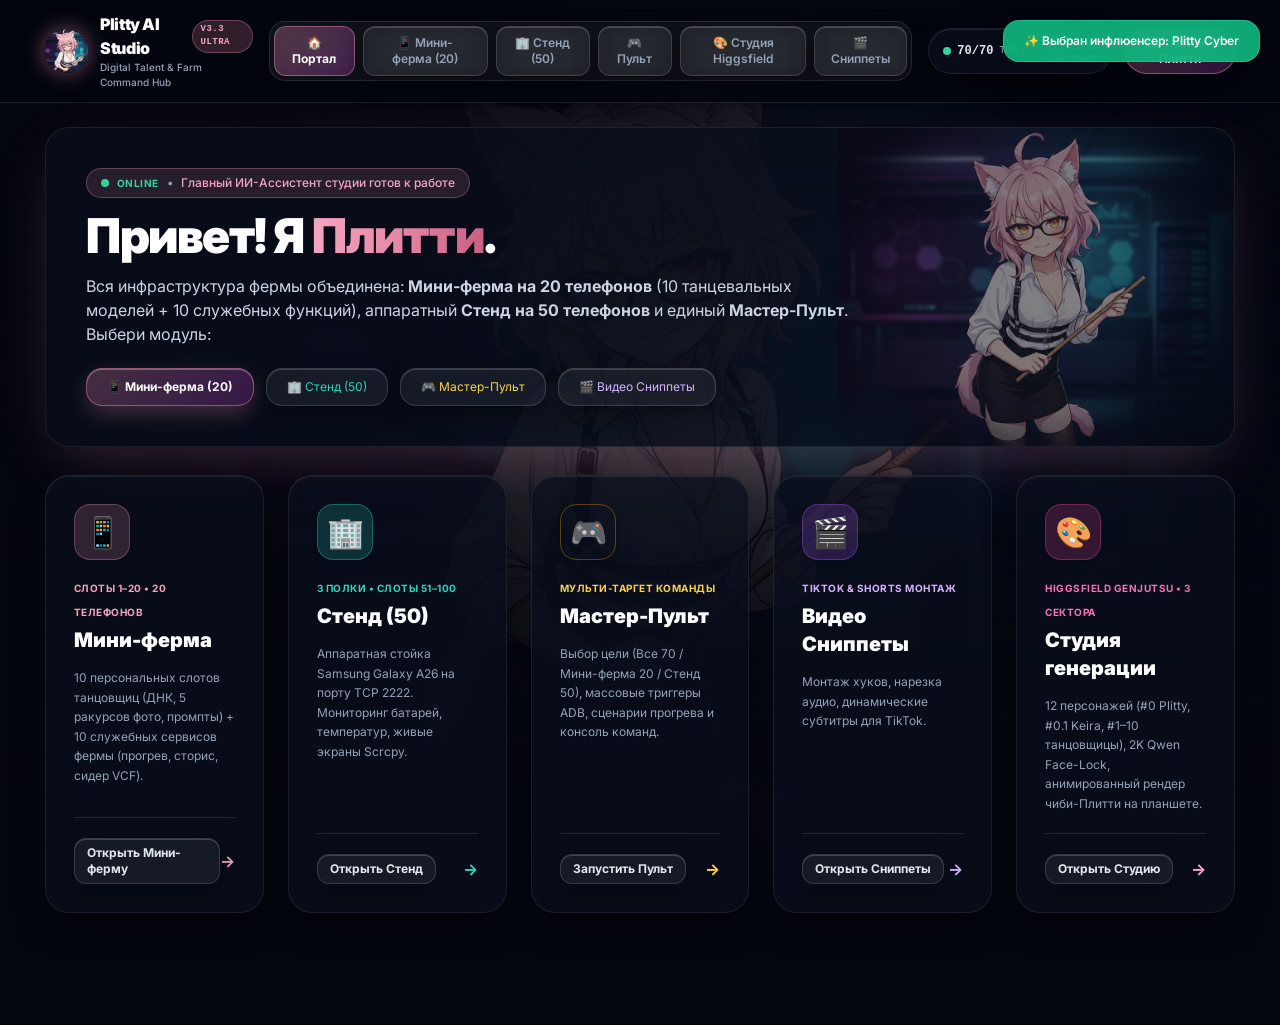
==== commit 63e9511b: "Unify Mega-App: replace hardcoded localhost:8000 with relative API paths" ====
--- a/index.html
+++ b/index.html
@@ -119,6 +119,15 @@
       transform: translateY(-1px);
     }
 
+    /* Dynamic Karaoke Word Animation */
+    .snip-karaoke-word {
+      display: inline-block;
+      white-space: nowrap;
+      margin: 0 3px;
+      transition: transform 0.08s cubic-bezier(0.34, 1.56, 0.64, 1), color 0.08s ease, text-shadow 0.08s ease;
+      will-change: transform, color;
+    }
+
     /* Screen Views */
     .screen-view { display: none; }
     .screen-view.active { display: block; animation: fadeIn 0.3s ease-out forwards; }
@@ -132,7 +141,64 @@
     ::-webkit-scrollbar { width: 6px; height: 6px; }
     ::-webkit-scrollbar-track { background: transparent; }
     ::-webkit-scrollbar-thumb { background: rgba(255, 255, 255, 0.16); border-radius: 4px; }
-    ::-webkit-scrollbar-thumb:hover { background: rgba(255, 255, 255, 0.32); }
+    /* Complete Dropdown / Select Visibility & Contrast Engine */
+    :root, html {
+      color-scheme: dark !important;
+    }
+
+    select,
+    select:focus,
+    select:active {
+      color-scheme: dark !important;
+      background-color: #0d1222 !important;
+      color: #ffffff !important;
+      border: 1px solid rgba(168, 85, 247, 0.35) !important;
+      appearance: none !important;
+      -webkit-appearance: none !important;
+      -moz-appearance: none !important;
+      background-image: url("data:image/svg+xml,%3Csvg xmlns='http://www.w3.org/2000/svg' fill='none' viewBox='0 0 24 24' stroke='%23c084fc'%3E%3Cpath stroke-linecap='round' stroke-linejoin='round' stroke-width='2.5' d='M19 9l-7 7-7-7'%3E%3C/path%3E%3C/svg%3E") !important;
+      background-repeat: no-repeat !important;
+      background-position: calc(100% - 14px) center !important;
+      background-size: 16px !important;
+      padding-right: 40px !important;
+      cursor: pointer !important;
+      transition: border-color 0.2s ease, box-shadow 0.2s ease !important;
+    }
+
+    select:hover {
+      border-color: rgba(217, 70, 239, 0.7) !important;
+      box-shadow: 0 0 16px rgba(217, 70, 239, 0.25) !important;
+    }
+
+    select:focus {
+      border-color: #d946ef !important;
+      outline: none !important;
+      box-shadow: 0 0 0 3px rgba(217, 70, 239, 0.3) !important;
+    }
+
+    /* Windows / Chromium / WebKit Native Dropdown Items Contrast */
+    select option,
+    select optgroup {
+      background-color: #0f1426 !important;
+      color: #f8fafc !important;
+      font-size: 13px !important;
+      font-weight: 600 !important;
+      padding: 12px 16px !important;
+      line-height: 1.6 !important;
+      border-bottom: 1px solid rgba(255, 255, 255, 0.06) !important;
+    }
+
+    select option:checked {
+      background-color: #7c3aed !important;
+      color: #ffffff !important;
+      font-weight: 800 !important;
+    }
+
+    select option:hover,
+    select option:focus {
+      background-color: #9333ea !important;
+      color: #ffffff !important;
+    }
 
     .theme-transition { transition: all 0.5s cubic-bezier(0.4, 0, 0.2, 1); }
 
@@ -413,22 +479,28 @@
         <div class="flex items-center gap-2">
           <span class="text-xs font-bold uppercase tracking-wider text-[#E588A6]">МИНИ-ФЕРМА: СЛОТЫ 1–20</span>
           <span class="text-xs text-slate-500">&bull;</span>
-          <span class="text-xs text-teal-400 font-mono">10 Танцовщиц + 10 Служебных аппаратов</span>
+          <span class="text-xs text-teal-400 font-mono">10 Танцовщиц • 4 Штурмовика • 1 VIP Кира • 5 QA Стейджинг (Port 5038)</span>
         </div>
         <h1 class="text-2xl font-black text-white tracking-tight mt-0.5">Управление Мини-фермой</h1>
       </div>
 
       <!-- Scope Switcher Pills -->
       <div class="flex flex-wrap items-center gap-3">
-        <div class="inline-flex p-1.5 rounded-2xl bg-slate-900/90 border border-white/10 text-xs font-bold gap-1.5">
-          <button id="minifarm-scope-all" onclick="setMinifarmScope('all')" class="glass-btn px-4 py-2 rounded-xl transition-all">
+        <div class="inline-flex p-1.5 rounded-2xl bg-slate-900/90 border border-white/10 text-xs font-bold gap-1.5 overflow-x-auto max-w-full">
+          <button id="minifarm-scope-all" onclick="setMinifarmScope('all')" class="glass-btn px-3.5 py-2 rounded-xl transition-all font-bold">
             🔘 Все (20)
           </button>
-          <button id="minifarm-scope-dancers" onclick="setMinifarmScope('dancers')" class="glass-btn-accent px-4 py-2 rounded-xl transition-all">
-            💃 ТАНЦУЛЬКИ (10)
+          <button id="minifarm-scope-dancers" onclick="setMinifarmScope('dancers')" class="glass-btn px-3.5 py-2 rounded-xl transition-all text-[#F3A6BF] hover:text-white font-bold">
+            💃 Танцовщицы (10)
           </button>
-          <button id="minifarm-scope-service" onclick="setMinifarmScope('service')" class="glass-btn px-4 py-2 rounded-xl transition-all">
-            ⚙️ Служебные (10)
+          <button id="minifarm-scope-stormtroopers" onclick="setMinifarmScope('stormtroopers')" class="glass-btn px-3.5 py-2 rounded-xl transition-all text-red-400 hover:text-white font-bold">
+            ⚔️ Штурмовики (4)
+          </button>
+          <button id="minifarm-scope-vip_keira" onclick="setMinifarmScope('vip_keira')" class="glass-btn px-3.5 py-2 rounded-xl transition-all text-amber-300 hover:text-white font-bold">
+            👑 VIP Кира (1)
+          </button>
+          <button id="minifarm-scope-staging" onclick="setMinifarmScope('staging')" class="glass-btn px-3.5 py-2 rounded-xl transition-all text-cyan-300 hover:text-white font-bold">
+            🧪 QA & Стейджинг (5)
           </button>
         </div>
 
@@ -443,39 +515,99 @@
     <!-- =============================================================== -->
     <!-- SCOPE 1: 'ALL' OVERVIEW (20 Смартфонов в Glassmorphism)         -->
     <!-- =============================================================== -->
-    <div id="minifarm-view-all" class="space-y-6 hidden">
-      <!-- Section A: 10 Dancers Overview Grid -->
-      <div class="space-y-3.5">
-        <div class="flex items-center justify-between">
+    <div id="minifarm-view-all" class="space-y-8 hidden">
+      <!-- Section 1: 10 Dancers Overview Grid -->
+      <div class="space-y-4">
+        <div class="flex flex-wrap items-center justify-between gap-3 glass p-4 rounded-3xl border-[#E588A6]/30 shadow-lg">
           <div class="flex items-center gap-2.5">
             <span class="w-3 h-3 rounded-full bg-[#E588A6] animate-pulse"></span>
-            <h3 class="text-base font-bold text-white tracking-tight">Персональные слоты танцовщиц (Слоты 1–10)</h3>
-            <span class="text-xs text-slate-400 font-mono">1 слот = 1 танцовщица</span>
-          </div>
-          <button onclick="setMinifarmScope('dancers')" class="glass-btn px-3.5 py-1.5 rounded-xl text-xs font-bold text-[#F3A6BF]">
-            <span>Открыть Студию «Танцульки»</span>
-            <span>&rarr;</span>
-          </button>
-        </div>
-        <div id="all-dancers-grid" class="grid grid-cols-1 md:grid-cols-2 xl:grid-cols-3 2xl:grid-cols-4 gap-6">
+            <div>
+              <h3 class="text-base font-bold text-white tracking-tight">1. Танцовщицы основного состава (Слоты 01–10)</h3>
+              <p class="text-xs text-slate-400 font-mono">10 инфлюенсеров • Личные TikTok & Instagram профили • USB Port 5038</p>
+            </div>
+          </div>
+          <div class="flex flex-wrap items-center gap-2">
+            <button onclick="runMinifarmGroupAction('dancers', 'clean_storage')" class="glass-btn px-3.5 py-1.5 rounded-xl text-xs font-bold text-rose-300 hover:border-rose-400/60 flex items-center gap-1.5">
+              <span>🧹 Очистить всех танцовщиц (01–10)</span>
+            </button>
+            <button onclick="setMinifarmScope('dancers')" class="glass-btn-accent px-4 py-1.5 rounded-xl text-xs font-bold text-white flex items-center gap-1">
+              <span>💃 Открыть Студию Танцовщиц &rarr;</span>
+            </button>
+          </div>
+        </div>
+        <div id="all-dancers-grid" class="grid grid-cols-1 md:grid-cols-2 xl:grid-cols-3 2xl:grid-cols-5 gap-5">
           <!-- Rendered via JS -->
         </div>
       </div>
 
-      <!-- Section B: 10 Service Phones Grid -->
-      <div class="space-y-3.5 pt-5 border-t border-white/10">
-        <div class="flex items-center justify-between">
+      <!-- Section 2: Stormtroopers Stress Lab -->
+      <div class="space-y-4 pt-4 border-t border-white/10">
+        <div class="flex flex-wrap items-center justify-between gap-3 glass p-4 rounded-3xl border-red-500/30 shadow-lg shadow-red-500/5">
           <div class="flex items-center gap-2.5">
-            <span class="w-3 h-3 rounded-full bg-[#2DD4BF]"></span>
-            <h3 class="text-base font-bold text-white tracking-tight">Служебные функции фермы (Слоты 11–20)</h3>
-            <span class="text-xs text-slate-400 font-mono">Прогрев, Сторис, Сидер контактов, Прокси</span>
-          </div>
-          <button onclick="setMinifarmScope('service')" class="glass-btn px-3.5 py-1.5 rounded-xl text-xs font-bold text-teal-300">
-            <span>Только служебные аппараты</span>
-            <span>&rarr;</span>
-          </button>
-        </div>
-        <div id="all-service-grid" class="grid grid-cols-1 md:grid-cols-2 xl:grid-cols-3 2xl:grid-cols-4 gap-6">
+            <span class="w-3 h-3 rounded-full bg-red-500 animate-ping"></span>
+            <div>
+              <h3 class="text-base font-bold text-white tracking-tight">2. Штурмовики — Hardcore Stress Lab (Слоты 11–14)</h3>
+              <p class="text-xs text-red-300 font-mono">4 телефона-героя: разведка алгоритмов, накрутка, тест спам-фильтров и проверка на бан</p>
+            </div>
+          </div>
+          <div class="flex flex-wrap items-center gap-2">
+            <button onclick="runMinifarmGroupAction('stormtroopers', 'clean_storage')" class="glass-btn px-3.5 py-1.5 rounded-xl text-xs font-bold text-rose-400 hover:border-rose-500/60 flex items-center gap-1.5">
+              <span>🧹 Очистить всех штурмовиков (11–14)</span>
+            </button>
+            <button onclick="setMinifarmScope('stormtroopers')" class="glass-btn px-4 py-1.5 rounded-xl text-xs font-bold text-red-300 hover:text-white border-red-500/40">
+              <span>⚔️ Только штурмовики &rarr;</span>
+            </button>
+          </div>
+        </div>
+        <div id="all-storm-grid" class="grid grid-cols-1 md:grid-cols-2 xl:grid-cols-4 gap-5">
+          <!-- Rendered via JS -->
+        </div>
+      </div>
+
+      <!-- Section 3: VIP Keira Phone (Slot 15) -->
+      <div class="space-y-4 pt-4 border-t border-white/10">
+        <div class="flex flex-wrap items-center justify-between gap-3 glass p-4 rounded-3xl border-amber-500/40 shadow-xl shadow-amber-500/10">
+          <div class="flex items-center gap-2.5">
+            <span class="w-3 h-3 rounded-full bg-amber-400 shadow-[0_0_12px_#F59E0B]"></span>
+            <div>
+              <h3 class="text-base font-bold text-white tracking-tight">3. Командный Центр Plitty & VIP KeiraStove (Слот 15)</h3>
+              <p class="text-xs text-amber-300 font-mono">👑 Священный флагманский смартфон • Строго защищен от автоматических скриптов</p>
+            </div>
+          </div>
+          <div class="flex items-center gap-2">
+            <span class="px-3 py-1 rounded-full bg-amber-500/20 border border-amber-500/50 text-[11px] font-mono font-bold text-amber-300">
+              🔒 STRICTLY PROTECTED
+            </span>
+            <button onclick="setMinifarmScope('vip_keira')" class="glass-btn px-4 py-1.5 rounded-xl text-xs font-bold text-amber-300 hover:text-white border-amber-500/40">
+              <span>👑 VIP-карточка Киры &rarr;</span>
+            </button>
+          </div>
+        </div>
+        <div id="all-vip-grid">
+          <!-- Rendered via JS -->
+        </div>
+      </div>
+
+      <!-- Section 4: QA & Staging Lab (Slots 16-20) -->
+      <div class="space-y-4 pt-4 border-t border-white/10">
+        <div class="flex flex-wrap items-center justify-between gap-3 glass p-4 rounded-3xl border-cyan-500/30">
+          <div class="flex items-center gap-2.5">
+            <span class="w-3 h-3 rounded-full bg-cyan-400"></span>
+            <div>
+              <h3 class="text-base font-bold text-white tracking-tight">4. QA & Стейджинг Лаборатория (Слоты 16–20)</h3>
+              <p class="text-xs text-cyan-300 font-mono">5 тестовых телефонов (обоина TEST) • Проверка фич, заливки и плашек плагиата TT/IG</p>
+            </div>
+          </div>
+          <div class="flex flex-wrap items-center gap-2">
+            <button onclick="runMinifarmGroupAction('staging', 'clean_storage')" class="glass-btn px-3.5 py-1.5 rounded-xl text-xs font-bold text-cyan-300 hover:border-cyan-400/60 flex items-center gap-1.5">
+              <span>🧹 Очистить весь стейджинг (16–20)</span>
+            </button>
+            <button onclick="setMinifarmScope('staging')" class="glass-btn px-4 py-1.5 rounded-xl text-xs font-bold text-cyan-300 hover:text-white border-cyan-500/40">
+              <span>🧪 Только стейджинг &rarr;</span>
+            </button>
+          </div>
+        </div>
+        <div id="all-staging-grid" class="grid grid-cols-1 md:grid-cols-2 xl:grid-cols-3 2xl:grid-cols-5 gap-5">
           <!-- Rendered via JS -->
         </div>
       </div>
@@ -615,7 +747,7 @@
                         <span class="text-sm font-black text-white">Галерея сгенерированного контента</span>
                         <span id="gallery-inf-badge" class="text-[10px] font-mono font-bold px-2 py-0.5 rounded-md bg-white/10 text-slate-300 border border-white/10"></span>
                       </div>
-                      <p class="text-[11px] text-slate-400">Готовые фото (2K Qwen) и танцевальные ролики (Wan 2.1 / Kling) этой танцовщицы</p>
+                      <p class="text-[11px] text-slate-400">Готовые фото (2K Qwen) и танцевальные ролики (Wan 2.6 / Kling 2.6 / Omni) этой танцовщицы</p>
                     </div>
                   </div>
 
@@ -697,7 +829,7 @@
             <!-- Prompt 1: Video Motion -->
             <div class="bg-slate-950/70 rounded-2xl p-3.5 border border-white/5 space-y-1.5">
               <div class="flex items-center justify-between">
-                <span class="text-[11px] font-bold text-pink-400">🎬 Motion Prompt (Kling / Wan 2.1)</span>
+                <span class="text-[11px] font-bold text-pink-400">🎬 Motion Prompt (Wan 2.6 / Kling 2.6 / Omni)</span>
                 <button onclick="copyPrompt('video')" class="glass-btn px-2.5 py-1 rounded-lg text-[10px] font-bold">Копировать</button>
               </div>
               <p id="prompt-video" class="text-[10px] text-slate-300 font-mono bg-slate-900/90 p-2.5 rounded-xl border border-slate-800 line-clamp-3 hover:line-clamp-none transition-all leading-relaxed"></p>
@@ -750,50 +882,120 @@
     </div>
 
     <!-- =============================================================== -->
-    <!-- SCOPE 3: 'SERVICE' PHONES (Слоты 11–20)                         -->
+    <!-- SCOPE 3: 'STORMTROOPERS' ONLY (Слоты 11–14)                    -->
     <!-- =============================================================== -->
-    <div id="minifarm-view-service" class="space-y-4 hidden">
-      <div class="flex items-center justify-between">
-        <div class="flex items-center gap-2">
-          <span class="w-2.5 h-2.5 rounded-full bg-[#2DD4BF]"></span>
-          <h2 class="text-lg font-bold text-white tracking-tight">Служебные функции & Автоматизация (Слоты 11–20)</h2>
-        </div>
+    <div id="minifarm-view-stormtroopers" class="space-y-5 hidden">
+      <div class="flex flex-wrap items-center justify-between gap-3 glass p-5 rounded-3xl border-red-500/40 shadow-xl shadow-red-500/10">
+        <div class="flex items-center gap-3.5">
+          <div class="w-12 h-12 rounded-2xl bg-red-500/20 border border-red-500/40 flex items-center justify-center text-2xl shadow-lg shadow-red-500/30">⚔️</div>
+          <div>
+            <h2 class="text-xl font-black text-white tracking-tight">Hardcore Stress-Test Lab — Штурмовики (Слоты 11–14)</h2>
+            <p class="text-xs text-red-300">4 телефона-героя: спам-фильтры, накрутка, тест на бан, стресс прокси и экспериментальные APK</p>
+          </div>
+        </div>
+        <button onclick="runMinifarmGroupAction('stormtroopers', 'clean_storage')" class="glass-btn px-4 py-2 rounded-xl text-xs font-bold text-rose-300 hover:border-rose-400 flex items-center gap-1.5">
+          <span>🧹 Очистить всех 4 штурмовиков</span>
+        </button>
       </div>
-      <div id="service-only-grid" class="grid grid-cols-1 md:grid-cols-2 xl:grid-cols-3 2xl:grid-cols-4 gap-6">
-        <!-- Rendered via JS -->
+      <div id="stormtroopers-only-grid" class="grid grid-cols-1 md:grid-cols-2 xl:grid-cols-4 gap-6"></div>
+    </div>
+
+    <!-- =============================================================== -->
+    <!-- SCOPE 4: 'VIP_KEIRA' ONLY (Слот 15)                             -->
+    <!-- =============================================================== -->
+    <div id="minifarm-view-vip_keira" class="space-y-5 hidden">
+      <div class="flex flex-wrap items-center justify-between gap-3 glass p-5 rounded-3xl border-amber-500/50 shadow-2xl shadow-amber-500/15">
+        <div class="flex items-center gap-3.5">
+          <div class="w-12 h-12 rounded-2xl bg-amber-500/20 border border-amber-500/50 flex items-center justify-center text-2xl shadow-lg shadow-amber-500/30">👑</div>
+          <div>
+            <h2 class="text-xl font-black text-white tracking-tight">Командный Центр Plitty & VIP KeiraStove (Слот 15)</h2>
+            <p class="text-xs text-amber-300">Священный флагманский смартфон • TikTok & Instagram: @KeiraStove</p>
+          </div>
+        </div>
+        <div class="inline-flex items-center gap-2 px-3.5 py-1.5 rounded-full bg-amber-500/20 border border-amber-500/50 text-xs font-mono font-bold text-amber-300">
+          <span>🔒 АППАРАТНАЯ ЗАЩИТА АКТИВНА</span>
+        </div>
       </div>
+      <div id="vip-only-grid"></div>
     </div>
 
+    <!-- =============================================================== -->
+    <!-- SCOPE 5: 'STAGING' ONLY (Слоты 16–20)                           -->
+    <!-- =============================================================== -->
+    <div id="minifarm-view-staging" class="space-y-5 hidden">
+      <div class="flex flex-wrap items-center justify-between gap-3 glass p-5 rounded-3xl border-cyan-500/40 shadow-xl shadow-cyan-500/10">
+        <div class="flex items-center gap-3.5">
+          <div class="w-12 h-12 rounded-2xl bg-cyan-500/20 border border-cyan-500/40 flex items-center justify-center text-2xl shadow-lg shadow-cyan-500/30">🧪</div>
+          <div>
+            <h2 class="text-xl font-black text-white tracking-tight">QA & Стейджинг Лаборатория (Слоты 16–20)</h2>
+            <p class="text-xs text-cyan-300">5 тестовых телефонов (обоина TEST) • Тест скриптов, заливки, проверка плашек модерации</p>
+          </div>
+        </div>
+        <button onclick="runMinifarmGroupAction('staging', 'clean_storage')" class="glass-btn px-4 py-2 rounded-xl text-xs font-bold text-cyan-300 hover:border-cyan-400 flex items-center gap-1.5">
+          <span>🧹 Очистить все 5 стейджинг-аппаратов</span>
+        </button>
+      </div>
+      <div id="staging-only-grid" class="grid grid-cols-1 md:grid-cols-2 xl:grid-cols-3 2xl:grid-cols-5 gap-6"></div>
+    </div>
   </main>
 
   <!-- ================================================================= -->
   <!-- SCREEN 3: STAND VIEW (50 телефонов / Полки 1, 2, 3)                -->
   <!-- ================================================================= -->
   <main id="view-stand" class="screen-view w-full max-w-[98%] 2xl:max-w-[2150px] mx-auto px-3 sm:px-6 lg:px-8 pt-6 space-y-6 relative z-10">
-    <!-- Stand Header & Shelf Filter -->
-    <div class="flex flex-col lg:flex-row lg:items-center justify-between gap-4 glass p-4 rounded-3xl">
-      <div>
+    <!-- Stand Header & Shelf Filter & Master Actions -->
+    <div class="glass p-5 rounded-3xl space-y-4">
+      <div class="flex flex-col lg:flex-row lg:items-center justify-between gap-4">
+        <div>
+          <div class="flex flex-wrap items-center gap-2">
+            <span class="text-xs font-bold uppercase tracking-wider text-[#2DD4BF]">АППАРАТНАЯ СТОЙКА</span>
+            <span class="text-xs text-slate-500">&bull;</span>
+            <span class="text-xs text-teal-300 font-mono">Samsung Galaxy A26 • ADB Port 2222</span>
+            <span class="text-xs text-slate-500">&bull;</span>
+            <span id="stand-live-indicator" class="text-[11px] font-mono text-slate-300 flex items-center gap-1.5 bg-slate-900/80 px-2.5 py-0.5 rounded-full border border-teal-500/30">
+              <span class="w-2 h-2 rounded-full bg-emerald-400 animate-pulse"></span>
+              <span id="stand-online-counter">Загрузка статуса...</span>
+            </span>
+          </div>
+          <h1 class="text-2xl font-black text-white tracking-tight mt-0.5">Стенд: 50 Смартфонов</h1>
+        </div>
+
+        <!-- Shelf Filters -->
+        <div class="flex flex-wrap items-center gap-2">
+          <button id="btn-shelf-all" onclick="filterShelf('all')" class="glass-btn px-4 py-2 rounded-xl font-bold text-[#2DD4BF] text-xs shadow-md">
+            Вся стойка (50)
+          </button>
+          <button id="btn-shelf-1" onclick="filterShelf(1)" class="glass-btn px-4 py-2 rounded-xl text-slate-400 text-xs">
+            Полка 1 (Тел 51–60)
+          </button>
+          <button id="btn-shelf-2" onclick="filterShelf(2)" class="glass-btn px-4 py-2 rounded-xl text-slate-400 text-xs">
+            Полка 2 (Тел 61–80)
+          </button>
+          <button id="btn-shelf-3" onclick="filterShelf(3)" class="glass-btn px-4 py-2 rounded-xl text-slate-400 text-xs">
+            Полка 3 (Тел 81–100)
+          </button>
+        </div>
+      </div>
+
+      <!-- Master Stand Controls Bar -->
+      <div class="flex flex-wrap items-center justify-between gap-3 pt-3 border-t border-white/10">
+        <div class="flex flex-wrap items-center gap-2.5">
+          <button onclick="runMassStandAction('warmup')" class="glass-btn px-4 py-2 rounded-xl text-xs font-bold text-amber-300 hover:border-amber-400/60 flex items-center gap-1.5 shadow-md">
+            <span>🔥 Массовый прогрев (Стенд)</span>
+          </button>
+          <button onclick="runMassStandAction('post')" class="glass-btn-accent px-4 py-2 rounded-xl text-xs font-extrabold text-white flex items-center gap-1.5 shadow-md">
+            <span>🚀 Массовая выкладка (СнипПлит)</span>
+          </button>
+          <button onclick="stopStandActions()" class="glass-btn px-4 py-2 rounded-xl text-xs font-bold text-rose-400 hover:border-rose-400/60 flex items-center gap-1.5">
+            <span>🛑 Стоп</span>
+          </button>
+        </div>
+
         <div class="flex items-center gap-2">
-          <span class="text-xs font-bold uppercase tracking-wider text-[#2DD4BF]">АППАРАТНАЯ СТОЙКА</span>
-          <span class="text-xs text-slate-500">&bull;</span>
-          <span class="text-xs text-teal-300 font-mono">Samsung Galaxy A26 • ADB Port 2222</span>
-        </div>
-        <h1 class="text-2xl font-black text-white tracking-tight mt-0.5">Стенд: 50 Смартфонов</h1>
-      </div>
-
-      <div class="flex flex-wrap items-center gap-2">
-        <button id="btn-shelf-all" onclick="filterShelf('all')" class="glass-btn px-4 py-2 rounded-xl font-bold text-[#2DD4BF] text-xs">
-          Вся стойка (50)
-        </button>
-        <button id="btn-shelf-1" onclick="filterShelf(1)" class="glass-btn px-4 py-2 rounded-xl text-slate-400 text-xs">
-          Полка 1 (Тел 51–60)
-        </button>
-        <button id="btn-shelf-2" onclick="filterShelf(2)" class="glass-btn px-4 py-2 rounded-xl text-slate-400 text-xs">
-          Полка 2 (Тел 61–80)
-        </button>
-        <button id="btn-shelf-3" onclick="filterShelf(3)" class="glass-btn px-4 py-2 rounded-xl text-slate-400 text-xs">
-          Полка 3 (Тел 81–100)
-        </button>
+          <button onclick="fetchStandDevices(true)" class="glass-btn px-3.5 py-2 rounded-xl text-xs font-semibold text-slate-300 hover:text-white flex items-center gap-1.5">
+            <span>🔄 Обновить статус</span>
+          </button>
+        </div>
       </div>
     </div>
 
@@ -880,6 +1082,10 @@
           <button onclick="sendPultCommand('check_proxy')" class="glass-btn p-3.5 rounded-xl font-semibold text-left">
             🌐 Проверить DNS/Сеть
           </button>
+          <button onclick="sendPultCommand('clean_storage')" class="glass-btn p-3 rounded-xl font-semibold text-left text-teal-300 hover:text-white border border-teal-500/30 col-span-2 sm:col-span-3 flex items-center justify-between" title="Мгновенная экспресс-очистка DCIM, Camera, MediaStore и кэша на всех устройствах группы">
+            <span class="flex items-center gap-2"><span>🧹</span> <span>Экспресс-очистка галереи и кэша</span></span>
+            <span class="text-[10px] px-2 py-0.5 rounded-lg bg-teal-500/20 text-teal-300 font-mono">Параллельный ADB</span>
+          </button>
         </div>
       </div>
 
@@ -906,6 +1112,14 @@
             <div class="text-[10px] text-slate-400">Умные переходы: диплинки, поиск и хэштеги</div>
           </button>
 
+          <button onclick="runScenario('clean')" class="glass-btn p-4 rounded-2xl font-semibold text-left flex flex-col gap-1 hover:border-teal-400/60 transition-all">
+            <div class="font-bold text-teal-300 flex items-center justify-between">
+              <span>🧹 Очистка (Галерея & Кэш)</span>
+              <span class="text-[9px] px-1.5 py-0.5 rounded bg-teal-500/20 font-mono">clean_devices.py</span>
+            </div>
+            <div class="text-[10px] text-slate-400">Удаление фото/видео DCIM, сброс MediaStore, кэш TikTok и trim-caches</div>
+          </button>
+
           <button onclick="runScenario('night_boost')" class="glass-btn p-4 rounded-2xl font-semibold text-left flex flex-col gap-1 hover:border-purple-400/60 transition-all">
             <div class="font-bold text-purple-300 flex items-center justify-between">
               <span>🌙 Ночная накрутка (5 кругов)</span>
@@ -927,7 +1141,15 @@
               <span>🏥 Auto-Healer (Самолечение)</span>
               <span class="text-[9px] px-1.5 py-0.5 rounded bg-emerald-500/20 font-mono">Watchdog</span>
             </div>
-            <div class="text-[10px] text-slate-400">Сброс зависших окон, рестарт ADB, очистка кэша</div>
+            <div class="text-[10px] text-slate-400">Сброс зависших окон, рестарт ADB, перезапуск TT</div>
+          </button>
+
+          <button onclick="runScenario('provision')" class="glass-btn p-4 rounded-2xl font-semibold text-left flex flex-col gap-1 hover:border-sky-400/60 transition-all">
+            <div class="font-bold text-sky-300 flex items-center justify-between">
+              <span>🛠️ Настройка (Zero-Touch)</span>
+              <span class="text-[9px] px-1.5 py-0.5 rounded bg-sky-500/20 font-mono">provision_phone.py</span>
+            </div>
+            <div class="text-[10px] text-slate-400">Изоляция радио, GPS 0, Timezone NY, обои с номером и аудит</div>
           </button>
 
           <button onclick="stopActiveScenario()" class="glass-btn p-4 rounded-2xl font-semibold text-left flex flex-col gap-1 border-red-500/40 hover:bg-red-500/20 transition-all">
@@ -964,7 +1186,68 @@
   <!-- ================================================================= -->
   <main id="view-higgsfield" class="screen-view w-full max-w-[98%] 2xl:max-w-[2150px] mx-auto px-3 sm:px-6 lg:px-8 pt-6 space-y-6 relative z-10">
     
-    <!-- Top Control Bar with Glass effect & Sub-Navigation -->
+    
+    <!-- =============================================================== -->
+    <!-- 🚧 FROZEN UNDER CONSTRUCTION FULL-SCREEN BANNER 🚧             -->
+    <!-- =============================================================== -->
+    <div id="higgsfield-frozen-container" class="relative w-full rounded-3xl overflow-hidden border-4 border-yellow-400/80 shadow-[0_0_80px_rgba(250,204,21,0.35)] bg-slate-950/95 backdrop-blur-2xl p-6 lg:p-10 flex flex-col items-center justify-center text-center space-y-6 z-30 mb-6">
+      
+      <!-- Top Warning Tape -->
+      <div class="w-full h-8 rounded-xl shadow-lg border border-black/40 flex items-center justify-around overflow-hidden font-black text-slate-950 text-xs tracking-widest uppercase select-none" style="background: repeating-linear-gradient(45deg, #facc15 0, #facc15 25px, #18181b 25px, #18181b 50px); color: #000; text-shadow: 0 1px 0 rgba(255,255,255,0.4);">
+        <div class="bg-yellow-400 px-3 py-0.5 rounded font-black border border-black/30">⚠️ ВЕДУТСЯ РАБОТЫ</div>
+        <div class="bg-yellow-400 px-3 py-0.5 rounded font-black border border-black/30 hidden sm:block">⛔ ПРОЕКТ ЗАМОРОЖЕН</div>
+        <div class="bg-yellow-400 px-3 py-0.5 rounded font-black border border-black/30">⚠️ CAUTION • WORK IN PROGRESS</div>
+        <div class="bg-yellow-400 px-3 py-0.5 rounded font-black border border-black/30 hidden md:block">🚧 ДОСТУП ОГРАНИЧЕН</div>
+      </div>
+
+      <!-- Main Plitty Illustration with Speech Bubble -->
+      <div class="relative flex flex-col items-center justify-center pt-2">
+        <!-- Plitty Image -->
+        <div class="relative w-72 h-72 sm:w-80 sm:h-80 md:w-96 md:h-96 rounded-3xl overflow-hidden border-4 border-yellow-400/90 shadow-[0_0_60px_rgba(250,204,21,0.5)] bg-slate-900 group">
+          <img src="plitty_construction.jpg?v=1" alt="Plitty Under Construction" class="w-full h-full object-cover">
+          <div class="absolute inset-0 bg-gradient-to-t from-black/80 via-transparent to-transparent"></div>
+          <div class="absolute bottom-3 inset-x-3 text-center">
+            <span class="px-3 py-1 rounded-full bg-red-600/90 text-white font-black text-xs uppercase tracking-wider border border-red-400 shadow-lg">
+              🛑 СТОП • ТЕХНИЧЕСКИЙ ПЕРЕРЫВ
+            </span>
+          </div>
+        </div>
+
+        <!-- Speech Bubble from Plitty -->
+        <div class="mt-5 max-w-xl bg-gradient-to-r from-yellow-400 via-amber-300 to-yellow-400 text-slate-950 p-5 rounded-3xl shadow-2xl border-2 border-yellow-200 relative font-sans">
+          <div class="text-lg sm:text-xl md:text-2xl font-black tracking-tight leading-snug">
+            «Сюда пока нельзя, ведутся работы ^^»
+          </div>
+          <p class="text-xs sm:text-sm font-bold text-slate-800 mt-2">
+            Студия генерации и пайплайн временно заморожены для плановой модернизации инфраструктуры. Доступ ко всем операциям генерации ограничен.
+          </p>
+        </div>
+      </div>
+
+      <!-- Lock Status Box -->
+      <div class="flex flex-wrap items-center justify-center gap-3 pt-2 text-xs">
+        <span class="px-4 py-2 rounded-2xl bg-red-500/20 text-red-300 border border-red-500/40 font-bold flex items-center gap-2">
+          <span>🔒 Все кнопки генерации заблокированы</span>
+        </span>
+        <span class="px-4 py-2 rounded-2xl bg-yellow-500/20 text-yellow-300 border border-yellow-500/40 font-bold flex items-center gap-2">
+          <span>⚙️ Идет модернизация архитектуры</span>
+        </span>
+        <span class="px-4 py-2 rounded-2xl bg-white/10 text-slate-300 border border-white/15 font-mono">
+          Плитти вернется скоро ✨
+        </span>
+      </div>
+
+      <!-- Bottom Warning Tape -->
+      <div class="w-full h-8 rounded-xl shadow-lg border border-black/40 flex items-center justify-around overflow-hidden font-black text-slate-950 text-xs tracking-widest uppercase select-none" style="background: repeating-linear-gradient(45deg, #facc15 0, #facc15 25px, #18181b 25px, #18181b 50px); color: #000; text-shadow: 0 1px 0 rgba(255,255,255,0.4);">
+        <div class="bg-yellow-400 px-3 py-0.5 rounded font-black border border-black/30">⚠️ UNDER MAINTENANCE</div>
+        <div class="bg-yellow-400 px-3 py-0.5 rounded font-black border border-black/30 hidden sm:block">🚧 НЕ НАЖИМАТЬ КНОПКИ</div>
+        <div class="bg-yellow-400 px-3 py-0.5 rounded font-black border border-black/30">⚠️ ВЕДУТСЯ РАБОТЫ ^^</div>
+        <div class="bg-yellow-400 px-3 py-0.5 rounded font-black border border-black/30 hidden md:block">🛑 STOP ZONE</div>
+      </div>
+    </div>
+
+    <div class="pointer-events-none opacity-30 select-none grayscale-[60%] filter blur-[0.5px]">
+<!-- Top Control Bar with Glass effect & Sub-Navigation -->
     <div class="glass p-5 rounded-3xl border border-white/10 shadow-2xl space-y-4">
       <div class="flex flex-col sm:flex-row sm:items-center justify-between gap-4">
         <div class="space-y-1">
@@ -1156,7 +1439,7 @@
         <div class="space-y-4">
           <div class="flex items-center justify-between">
             <span class="text-[10px] font-black uppercase tracking-wider text-slate-400">СЕКТОР 2 • ПУЛЬТ HIGGSFIELD</span>
-            <span class="text-[10px] font-mono text-emerald-400 font-bold">⚡ Qwen 2K &bull; Wan 2.1</span>
+            <span id="hf-header-engine-badge" class="text-[10px] font-mono text-emerald-400 font-bold">⚡ Qwen 2K &bull; Wan 2.6</span>
           </div>
 
           <!-- 0. MODE SWITCHER: ФОТО vs ВИДЕО-ТАНЕЦ -->
@@ -1165,7 +1448,7 @@
               <span>📷</span> <span>ФОТО (2K QWEN)</span>
             </button>
             <button id="hf-mode-btn-video" onclick="switchHfMode('video')" class="py-2.5 px-3 rounded-xl font-bold text-xs transition-all flex items-center justify-center gap-2 glass-btn text-slate-300 hover:text-white">
-              <span>🎬</span> <span>ВИДЕО ТАНЕЦ (WAN)</span>
+              <span>🎬</span> <span>ВИДЕО ТАНЕЦ (WAN / KLING)</span>
             </button>
           </div>
 
@@ -1488,6 +1771,7 @@
         <iframe src="http://localhost:8501" class="w-full h-full border-0"></iframe>
       </div>
     </div>
+  </div>
   </main>
 
   <!-- ================================================================= -->
@@ -1502,27 +1786,27 @@
         <div class="space-y-2 max-w-4xl">
           <div class="inline-flex items-center gap-2 px-3 py-1 rounded-full bg-purple-500/20 border border-purple-400/40 text-[11px] text-purple-300 font-mono font-bold backdrop-blur-md">
             <span class="w-2 h-2 rounded-full bg-purple-400 animate-ping"></span>
-            <span>⚡ СТУДИЯ СНИППЕТОВ • WHISPER INT8 + NVENC 1.8s + STAND 50 PHONES</span>
+            <span>⚡ СТУДИЯ СНИППЕТОВ • WHISPER INT8 + NVENC 1.8s + STAND 50 PHONES + УНИВЕРСАЛЬНЫЙ РЕЖИМ</span>
           </div>
           <h1 class="text-2xl lg:text-4xl font-black text-white tracking-tight flex items-center gap-3">
             <span>🎬 Видео Сниппеты & Караоке</span>
-            <span class="text-xs font-mono font-bold uppercase tracking-wider px-2.5 py-1 rounded-full bg-purple-500/20 text-purple-300 border border-purple-400/30">v3.3 Ultra Fast</span>
+            <span class="text-xs font-mono font-bold uppercase tracking-wider px-2.5 py-1 rounded-full bg-purple-500/20 text-purple-300 border border-purple-400/30">v3.4 Universal</span>
           </h1>
           <p class="text-xs lg:text-sm text-slate-300 leading-relaxed">
-            Автоматическая транскрибация лирики треков (Faster-Whisper), сверхбыстрый 1.8с рендеринг 1080x1920 9:16 на GPU (NVENC), 5 стилей динамических караоке-субтитров с эмодзи и прямая заливка на Стенд (50 телефонов Samsung Galaxy A26) в галерею DCIM/Camera для авто-постинга в TikTok.
+            Создание вирусных сниппетов: разделение на <b class="text-teal-300">«Генерацию для Стенда»</b> (50 телефонов Samsung Galaxy A26) и <b class="text-purple-300">«Просто генерацию»</b> (Reels, Shorts, Telegram, ПК) с возможностью 1-клик пуша. Аппаратный NVENC GPU рендеринг за 1.8с (9:16, 1:1, 16:9), Faster-Whisper транскрибация лирики и чистый экспорт без тегов.
           </p>
           <div class="flex flex-wrap items-center gap-3 pt-1 text-xs font-mono">
             <span class="px-3 py-1 rounded-xl bg-black/40 border border-white/10 text-purple-300">🎵 <b id="snip-tracks-count-badge">141</b> трек</span>
-            <span class="px-3 py-1 rounded-xl bg-black/40 border border-white/10 text-teal-300">🎥 <b id="snip-footages-count-badge">96</b> футажей</span>
+            <span class="px-3 py-1 rounded-xl bg-black/40 border border-white/10 text-teal-300">🎥 <b id="snip-footages-count-badge">554</b> футажа</span>
             <span class="px-3 py-1 rounded-xl bg-black/40 border border-white/10 text-emerald-300">💾 <b id="snip-saved-count-badge">333</b> готовых сниппета</span>
             <span class="px-3 py-1 rounded-xl bg-black/40 border border-white/10 text-amber-300">🏢 <b id="snip-stand-count-badge">50</b> телефонов Стенда</span>
           </div>
         </div>
 
         <div class="flex flex-wrap lg:flex-col gap-2.5 shrink-0">
-          <button onclick="snipExpressBuild()" class="glass-btn-accent px-5 py-2.5 rounded-2xl text-xs font-bold text-white shadow-lg flex items-center gap-2">
-            <span>⚡ Хит дня (Экспресс 1.8 сек)</span>
-          </button>
+                    <button onclick="openPresetPackModal()" class="px-5 py-2.5 rounded-2xl text-xs font-black text-white shadow-xl flex items-center justify-center gap-2 bg-gradient-to-r from-pink-500 via-purple-600 to-indigo-600 hover:scale-[1.02] transition-all border border-pink-400/40">
+            <span>🎁 Пресеты / Паки</span>
+            <span class="px-2 py-0.5 rounded-md bg-white/20 text-[10px] font-mono font-bold text-amber-300">JGGL (19)</span>
           <button onclick="reloadSnippetsData()" class="glass-btn px-5 py-2.5 rounded-2xl text-xs font-semibold text-slate-300 hover:text-white flex items-center gap-2">
             <span>🔄 Обновить базу</span>
           </button>
@@ -1541,66 +1825,134 @@
       <!-- ============================================================= -->
       <div class="lg:col-span-4 space-y-5">
         
-        <!-- CARD 1: ВЫБОР АУДИОТРЕКА -->
+        <!-- CARD 1: АУДИОТРЕК & ИНЖЕСТ (ФАЙЛ / ССЫЛКА / ОБРЕЗКА) -->
+        <div class="glass rounded-3xl p-5 space-y-4 border border-white/10 shadow-xl relative">
+          <div class="flex items-center justify-between">
+            <div class="flex items-center gap-2">
+              <span class="text-[10px] font-black uppercase tracking-wider text-purple-300 font-mono">ШАГ 1 • АУДИОТРЕК</span>
+              <span class="text-[9px] font-mono px-2 py-0.5 rounded-full bg-purple-500/20 text-purple-300 border border-purple-500/30">ПК & Web Ingest</span>
+            </div>
+            <span id="snip-active-track-name" class="text-[10px] text-slate-400 font-mono truncate max-w-[170px]">Выберите трек</span>
+          </div>
+
+          <!-- Quick Action Buttons: Upload File & Download from URL -->
+          <div class="grid grid-cols-2 gap-2">
+            <!-- Hidden File Input -->
+            <input id="snip-file-upload-input" type="file" accept="audio/*,.mp3,.wav,.m4a,.ogg,.flac,.aac" onchange="handleSnippetFileUpload(event)" class="hidden">
+            
+            <button onclick="document.getElementById('snip-file-upload-input').click()" class="glass-btn-accent py-2.5 px-3 rounded-xl text-xs font-bold text-white shadow-md flex items-center justify-center gap-1.5 hover:scale-[1.02] transition-transform">
+              <span>📁 Загрузить с ПК</span>
+            </button>
+            
+            <button onclick="toggleSnippetUrlBox()" id="btn-snip-toggle-url" class="glass-btn py-2.5 px-3 rounded-xl text-xs font-bold text-purple-300 hover:text-white border-purple-500/30 flex items-center justify-center gap-1.5">
+              <span>🔗 По ссылке (URL)</span>
+            </button>
+          </div>
+
+          <!-- Collapsible URL Ingest Drawer (YouTube, TikTok, SoundCloud, Direct MP3) -->
+          <div id="snip-url-download-box" class="hidden p-3.5 rounded-2xl bg-black/60 border border-purple-500/40 space-y-2.5 shadow-inner">
+            <div class="flex items-center justify-between text-[10px] font-mono text-purple-300 font-bold">
+              <span>📥 Загрузка аудио по ссылке:</span>
+              <span class="text-slate-400 text-[9px]">YouTube / TikTok / SoundCloud</span>
+            </div>
+            <div class="space-y-1.5">
+              <input id="snip-url-input" type="text" placeholder="Вставьте ссылку на YouTube, TikTok звук или MP3..." class="w-full bg-white/5 border border-white/15 rounded-xl px-3 py-2 text-xs text-white placeholder-slate-500 focus:outline-none focus:border-purple-400 font-mono">
+              <input id="snip-url-title-input" type="text" placeholder="Название трека (опционально, автоопределение)" class="w-full bg-white/5 border border-white/10 rounded-xl px-3 py-1.5 text-[11px] text-slate-300 placeholder-slate-600 focus:outline-none focus:border-purple-400">
+            </div>
+            <div class="flex items-center justify-between pt-1">
+              <span id="snip-url-status-label" class="text-[10px] text-slate-400 font-mono">Готов к загрузке</span>
+              <button id="btn-snip-url-download" onclick="handleSnippetUrlDownload()" class="glass-btn-accent px-4 py-1.5 rounded-xl text-xs font-bold text-white shadow-md">
+                ⬇️ Скачать в MP3
+              </button>
+            </div>
+          </div>
+
+          <!-- Search Input -->
+          <div class="relative">
+            <input id="snip-track-search" type="text" oninput="filterSnippetTracks()" placeholder="Поиск в фонотеке (название, артист)..." class="w-full bg-white/5 border border-white/15 rounded-xl px-3.5 py-2 text-xs text-white placeholder-slate-500 focus:outline-none focus:border-purple-400 font-medium">
+            <span class="absolute right-3 top-2 text-slate-500 text-xs pointer-events-none">🔍</span>
+          </div>
+
+          <!-- Scrollable Track List -->
+          <div id="snip-track-list" class="space-y-1.5 max-h-48 overflow-y-auto pr-1">
+            <div class="py-6 text-center text-slate-500 text-xs">Загрузка треков...</div>
+          </div>
+
+          <!-- Active Track & Audio Player Preview -->
+          <div class="p-3.5 rounded-2xl bg-black/40 border border-white/10 space-y-2.5">
+            <div class="flex items-center justify-between text-[11px] font-mono">
+              <span id="snip-audio-current-time" class="text-purple-300 font-bold">0:00</span>
+              <span class="text-[10px] text-slate-400">Отрезок: <b id="snip-range-badge" class="text-teal-300">15.0с - 30.0с</b></span>
+              <span id="snip-audio-duration" class="text-slate-400">0:00</span>
+            </div>
+            <audio id="snip-audio-element" controls class="w-full h-8 rounded-lg accent-purple-400"></audio>
+
+            <!-- Quick Hook Slider -->
+            <div class="pt-1.5 border-t border-white/10 space-y-1.5">
+              <div class="flex items-center justify-between text-xs">
+                <span class="font-bold text-slate-300 text-[11px]">Старт хука:</span>
+                <span id="snip-hook-start-val" class="font-mono text-purple-300 font-bold text-xs">15.0с</span>
+              </div>
+              <input id="snip-hook-slider" type="range" min="0" max="180" step="0.5" value="15" oninput="updateSnippetHookStart(this.value)" class="w-full accent-purple-400 cursor-pointer">
+              
+              <div class="flex flex-wrap items-center justify-between text-xs pt-1 gap-1.5">
+                <span class="text-slate-400 text-[11px] font-bold">Длина:</span>
+                <div class="flex flex-wrap gap-1 font-mono text-[11px]">
+                  <button type="button" onclick="setSnippetDuration(7)" id="snip-dur-7" class="glass-btn px-2 py-0.5 rounded-lg text-slate-300 hover:text-white">7с</button>
+                  <button type="button" onclick="setSnippetDuration(10)" id="snip-dur-10" class="glass-btn px-2 py-0.5 rounded-lg text-slate-300 hover:text-white">10с</button>
+                  <button type="button" onclick="setSnippetDuration(15)" id="snip-dur-15" class="glass-btn-accent px-2 py-0.5 rounded-lg text-white font-bold shadow-md">15с</button>
+                  <button type="button" onclick="setSnippetDuration(20)" id="snip-dur-20" class="glass-btn px-2 py-0.5 rounded-lg text-slate-300 hover:text-white">20с</button>
+                  <button type="button" onclick="setSnippetDuration(30)" id="snip-dur-30" class="glass-btn px-2 py-0.5 rounded-lg text-slate-300 hover:text-white">30с</button>
+                  <button type="button" onclick="setSnippetDuration(60)" id="snip-dur-60" class="glass-btn px-2 py-0.5 rounded-lg text-slate-300 hover:text-white">60с</button>
+                </div>
+              </div>
+            </div>
+
+            <!-- MASTER BUTTON: OPEN TRIMMER & SUBTITLE MODAL -->
+            <button onclick="openTrimmerModal()" class="w-full py-2.5 px-3 rounded-xl text-xs font-bold text-white bg-gradient-to-r from-purple-600 via-pink-600 to-indigo-600 hover:opacity-95 shadow-lg flex items-center justify-center gap-2 mt-2 transition-all">
+              <span>✂️ Настроить отрезок и наложить субтитры</span>
+            </button>
+          </div>
+        </div>
+
+        <!-- CARD 2: FASTER-WHISPER NEURAL TRANSCRIPTION & SUBTITLES -->
         <div class="glass rounded-3xl p-5 space-y-4 border border-white/10 shadow-xl">
           <div class="flex items-center justify-between">
-            <span class="text-[10px] font-black uppercase tracking-wider text-purple-300 font-mono">ШАГ 1 • АУДИОДОРOЖКА</span>
-            <span id="snip-active-track-name" class="text-[10px] text-slate-400 font-mono truncate max-w-[180px]">Выберите трек</span>
-          </div>
-
-          <!-- Search Input -->
-          <div class="relative">
-            <input id="snip-track-search" type="text" oninput="filterSnippetTracks()" placeholder="Поиск трека (название, артист)..." class="w-full bg-white/5 border border-white/15 rounded-xl px-3.5 py-2.5 text-xs text-white placeholder-slate-500 focus:outline-none focus:border-purple-400 font-medium">
-            <span class="absolute right-3 top-2.5 text-slate-500 text-xs pointer-events-none">🔍</span>
-          </div>
-
-          <!-- Scrollable Track List -->
-          <div id="snip-track-list" class="space-y-1.5 max-h-56 overflow-y-auto pr-1">
-            <div class="py-6 text-center text-slate-500 text-xs">Загрузка треков...</div>
-          </div>
-
-          <!-- Audio Player & Scrub -->
-          <div class="p-3.5 rounded-2xl bg-black/40 border border-white/10 space-y-2">
-            <div class="flex items-center justify-between text-[11px] font-mono">
-              <span id="snip-audio-current-time" class="text-purple-300 font-bold">0:00</span>
-              <span id="snip-audio-duration" class="text-slate-400">0:00</span>
-            </div>
-            <audio id="snip-audio-element" controls class="w-full h-8 rounded-lg accent-purple-400"></audio>
-
-            <!-- Hook Time Selector -->
-            <div class="pt-2 border-t border-white/10 space-y-2">
-              <div class="flex items-center justify-between text-xs">
-                <span class="font-bold text-slate-300">Начало хука:</span>
-                <span id="snip-hook-start-val" class="font-mono text-purple-300 font-bold">15.0с</span>
-              </div>
-              <input id="snip-hook-slider" type="range" min="0" max="120" step="0.5" value="15" oninput="updateSnippetHookStart(this.value)" class="w-full accent-purple-400 cursor-pointer">
-              
-              <div class="flex items-center justify-between text-xs pt-1">
-                <span class="text-slate-400 text-[11px]">Длина:</span>
-                <div class="flex gap-1.5 font-mono text-[11px]">
-                  <button onclick="setSnippetDuration(10)" id="snip-dur-10" class="glass-btn px-2.5 py-1 rounded-lg text-slate-300 hover:text-white">10с</button>
-                  <button onclick="setSnippetDuration(15)" id="snip-dur-15" class="glass-btn-accent px-2.5 py-1 rounded-lg text-white font-bold">15с</button>
-                  <button onclick="setSnippetDuration(30)" id="snip-dur-30" class="glass-btn px-2.5 py-1 rounded-lg text-slate-300 hover:text-white">30с</button>
-                </div>
-              </div>
-            </div>
-          </div>
-        </div>
-
-        <!-- CARD 2: FASTER-WHISPER NEURAL TRANSCRIPTION -->
-        <div class="glass rounded-3xl p-5 space-y-4 border border-white/10 shadow-xl">
-          <div class="flex items-center justify-between">
-            <span class="text-[10px] font-black uppercase tracking-wider text-purple-300 font-mono">ШАГ 2 • FASTER-WHISPER ЛИРИКА</span>
+            <div class="flex items-center gap-2">
+              <span class="text-[10px] font-black uppercase tracking-wider text-purple-300 font-mono">ШАГ 2 • ЛИРИКА & СУБТИТРЫ</span>
+              <span class="text-[9px] font-mono px-2 py-0.5 rounded-full bg-emerald-500/20 text-emerald-300 border border-emerald-500/30">RTX 4060 GPU</span>
+            </div>
             <span id="snip-whisper-status" class="text-[10px] font-mono text-emerald-400 font-bold">Готов</span>
           </div>
 
-          <button id="btn-snip-transcribe" onclick="transcribeCurrentSnippetAudio()" class="w-full glass-btn-accent py-2.5 px-4 rounded-xl text-xs font-bold text-white shadow-md flex items-center justify-center gap-2">
-            <span>🎙️ Нейросеть: Распознать лирику (Whisper)</span>
+          <!-- Neural Engine Selection -->
+          <div class="space-y-1">
+            <label class="text-[10px] font-mono text-slate-400 block uppercase font-bold tracking-wider">Нейросеть транскрибации:</label>
+            <select id="snip-transcribe-engine" onchange="onSnipEngineChange(this.value)" class="w-full bg-slate-900/95 border border-purple-500/35 rounded-xl px-3.5 py-2.5 text-xs text-white focus:outline-none focus:border-purple-400 font-mono font-bold shadow-lg cursor-pointer">
+              <option value="whisper_cuda" selected>⚡ Faster-Whisper Small (RTX 4060 CUDA • 1.1s)</option>
+              <option value="whisper_medium">🧠 Faster-Whisper Medium (Максимальная точность вокала)</option>
+              <option value="gemini_flash">✨ Google Gemini 3.6 Flash Audio (Облачный ИИ • Точная лирика)</option>
+            </select>
+          </div>
+
+          <!-- Vocal Bandpass Filter Checkbox -->
+          <div class="flex items-center justify-between p-2.5 rounded-xl bg-white/5 border border-white/10 text-xs">
+            <div class="flex items-center gap-2">
+              <input id="snip-chk-vocal-filter" type="checkbox" checked class="accent-purple-400 w-4 h-4 cursor-pointer">
+              <label for="snip-chk-vocal-filter" class="text-slate-300 text-[11px] cursor-pointer">
+                Вокальный фильтр (срез 808-басов & ударных)
+              </label>
+            </div>
+            <span class="text-[10px] font-mono text-purple-300">200-4000Hz</span>
+          </div>
+
+          <button id="btn-snip-transcribe" onclick="transcribeCurrentSnippetAudio()" class="w-full glass-btn-accent py-2.5 px-4 rounded-xl text-xs font-bold text-white shadow-md flex items-center justify-center gap-2 hover:scale-[1.01] transition-transform">
+            <span>🎙️ Распознать слова песни (Whisper GPU)</span>
           </button>
 
           <!-- Auto-emoji Checkbox -->
           <div class="flex items-center justify-between p-2.5 rounded-xl bg-white/5 border border-white/10 text-xs">
-            <span class="text-slate-300">Авто-эмодзи в субтитрах (🔥🏎️💰):</span>
+            <span class="text-slate-300 text-[11px]">Авто-эмодзи в словах (🔥🏎️💰💃):</span>
             <input id="snip-chk-emoji" type="checkbox" checked onchange="toggleSnippetEmojis(this.checked)" class="accent-purple-400 w-4 h-4 cursor-pointer">
           </div>
 
@@ -1608,10 +1960,10 @@
           <div class="space-y-1.5">
             <div class="flex items-center justify-between text-[11px] text-slate-400">
               <span>Слова с таймкодами (клик для перехода):</span>
-              <span id="snip-words-count" class="font-mono text-purple-300">0 слов</span>
-            </div>
-            <div id="snip-words-chips" class="flex flex-wrap gap-1.5 max-h-36 overflow-y-auto p-2 rounded-xl bg-black/40 border border-white/10 min-h-[50px] items-center">
-              <span class="text-slate-500 text-[11px] italic">Нажмите «Распознать лирику» или введите текст ниже</span>
+              <span id="snip-words-count" class="font-mono text-purple-300 font-bold">0 слов</span>
+            </div>
+            <div id="snip-words-chips" class="flex flex-wrap gap-1.5 max-h-32 overflow-y-auto p-2 rounded-xl bg-black/40 border border-white/10 min-h-[50px] items-center">
+              <span class="text-slate-500 text-[11px] italic">Загрузите трек и нажмите «Распознать слова песни»</span>
             </div>
           </div>
 
@@ -1624,43 +1976,51 @@
             <input id="snip-custom-lyrics-input" type="text" placeholder="Введите слова через пробел..." class="w-full bg-white/5 border border-white/15 rounded-xl px-3 py-2 text-xs text-white placeholder-slate-500 focus:outline-none focus:border-purple-400 font-mono">
           </div>
         </div>
-
-        <!-- CARD 3: ВЫБОР ВИДЕОФУТАЖА -->
+        <!-- CARD 3: ВЫБОР ВИДЕОФУТАЖА (554 футажа) -->
         <div class="glass rounded-3xl p-5 space-y-4 border border-white/10 shadow-xl">
-          <div class="flex items-center justify-between">
-            <span class="text-[10px] font-black uppercase tracking-wider text-teal-300 font-mono">ШАГ 3 • ВИДЕО ФУТАЖ</span>
-            <span id="snip-active-footage-name" class="text-[10px] text-slate-400 font-mono truncate max-w-[170px]">Выберите футаж</span>
-          </div>
-
-          <!-- Category Pills -->
-          <div class="grid grid-cols-5 gap-1 text-[10px] font-mono">
-            <button onclick="filterSnippetFootageCategory('all')" id="snip-cat-all" class="glass-btn-accent py-1.5 rounded-lg text-white font-bold">Все</button>
-            <button onclick="filterSnippetFootageCategory('car')" id="snip-cat-car" class="glass-btn py-1.5 rounded-lg text-slate-400 hover:text-white">🏎️ Авто</button>
-            <button onclick="filterSnippetFootageCategory('cyberpunk')" id="snip-cat-cyberpunk" class="glass-btn py-1.5 rounded-lg text-slate-400 hover:text-white">🌃 Кибер</button>
-            <button onclick="filterSnippetFootageCategory('fashion')" id="snip-cat-fashion" class="glass-btn py-1.5 rounded-lg text-slate-400 hover:text-white">👠 Мода</button>
-            <button onclick="filterSnippetFootageCategory('sports')" id="snip-cat-sports" class="glass-btn py-1.5 rounded-lg text-slate-400 hover:text-white">🥊 Спорт</button>
+          <div class="flex items-center justify-between gap-2">
+            <span class="text-[10px] font-black uppercase tracking-wider text-teal-300 font-mono">ШАГ 3 • ФУТАЖИ (<span id="snip-footage-cat-count">554</span>)</span>
+            <div class="flex items-center gap-2">
+              <button onclick="openFootageHarvesterModal()" class="py-1 px-2.5 rounded-xl font-bold text-[10px] text-white flex items-center gap-1.5 bg-gradient-to-r from-teal-500 to-emerald-600 hover:opacity-90 shadow-md border border-teal-400/30 transition-transform transform hover:scale-105 cursor-pointer">
+                <span>📥 Загрузить футажи</span>
+              </button>
+              <span id="snip-active-footage-name" class="text-[10px] text-slate-400 font-mono truncate max-w-[130px]">Выберите футаж</span>
+            </div>
+          </div>
+
+          <!-- Category Pills (All 6 categories) -->
+          <div class="grid grid-cols-3 gap-1.5 text-[10px] font-mono">
+            <button onclick="filterSnippetFootageCategory('all')" id="snip-cat-all" class="glass-btn-accent py-1.5 px-2 rounded-lg text-white font-bold truncate">Все (554)</button>
+            <button onclick="filterSnippetFootageCategory('hooks')" id="snip-cat-hooks" class="glass-btn py-1.5 px-2 rounded-lg text-slate-400 hover:text-white truncate">🔥 Хуки (408)</button>
+            <button onclick="filterSnippetFootageCategory('car')" id="snip-cat-car" class="glass-btn py-1.5 px-2 rounded-lg text-slate-400 hover:text-white truncate">🏎️ Авто (28)</button>
+            <button onclick="filterSnippetFootageCategory('sports')" id="snip-cat-sports" class="glass-btn py-1.5 px-2 rounded-lg text-slate-400 hover:text-white truncate">🥊 Спорт (34)</button>
+            <button onclick="filterSnippetFootageCategory('fashion')" id="snip-cat-fashion" class="glass-btn py-1.5 px-2 rounded-lg text-slate-400 hover:text-white truncate">👠 Мода (16)</button>
+            <button onclick="filterSnippetFootageCategory('general')" id="snip-cat-general" class="glass-btn py-1.5 px-2 rounded-lg text-slate-400 hover:text-white truncate">🎬 Эстетика (68)</button>
           </div>
 
           <!-- Scrollable Footages Grid -->
-          <div id="snip-footage-grid" class="grid grid-cols-3 gap-2 max-h-48 overflow-y-auto pr-1">
+          <div id="snip-footage-grid" class="grid grid-cols-3 gap-2 max-h-52 overflow-y-auto pr-1">
             <div class="col-span-3 py-6 text-center text-slate-500 text-xs">Загрузка футажей...</div>
           </div>
         </div>
       </div>
 
       <!-- ============================================================= -->
-      <!-- КОЛОНКА 2: ИНТЕРАКТИВНЫЙ 9:16 ПЛЕЕР & СТИЛЬ СУБТИТРОВ (4 cols) -->
+      <!-- КОЛОНКА 2: ИНТЕРАКТИВНЫЙ МОНИТОР & СТИЛИ СУБТИТРОВ (4 cols)   -->
       <!-- ============================================================= -->
       <div class="lg:col-span-4 space-y-5">
         
         <div class="glass rounded-3xl p-5 lg:p-6 space-y-5 border border-white/10 shadow-xl">
           <div class="flex items-center justify-between">
-            <span class="text-[10px] font-black uppercase tracking-wider text-purple-300 font-mono">9:16 СТУДИЙНЫЙ МОНИТОР</span>
-            <span class="text-[10px] font-mono text-emerald-400 font-bold">1080x1920 • 60 FPS</span>
-          </div>
-
-          <!-- 9:16 Vertical Phone Bezel -->
-          <div class="relative w-full max-w-[320px] aspect-[9/16] mx-auto rounded-3xl overflow-hidden border-4 border-slate-800 bg-black shadow-2xl flex flex-col justify-between group">
+            <span class="text-[10px] font-black uppercase tracking-wider text-purple-300 font-mono">СТУДИЙНЫЙ МОНИТОР ПРЕВЬЮ</span>
+            <div class="flex items-center gap-2">
+              <span id="snip-stage-ratio-badge" class="text-[10px] font-mono text-purple-300 font-bold bg-purple-500/20 px-2 py-0.5 rounded-lg border border-purple-500/30">9:16 (1080x1920)</span>
+              <span class="text-[10px] font-mono text-emerald-400 font-bold">NVENC 60 FPS</span>
+            </div>
+          </div>
+
+          <!-- Dynamic Stage Bezel Container -->
+          <div id="snip-stage-bezel" class="relative w-full max-w-[290px] aspect-[9/16] mx-auto rounded-3xl overflow-hidden border-4 border-slate-800 bg-black shadow-2xl flex flex-col justify-between group transition-all duration-300">
             
             <!-- Video Layer -->
             <video id="snip-stage-video" loop muted autoplay playsinline class="absolute inset-0 w-full h-full object-cover transition-all duration-300"></video>
@@ -1668,30 +2028,120 @@
             <!-- Dynamic Gradient Vignette -->
             <div class="absolute inset-0 bg-gradient-to-t from-black/80 via-transparent to-black/50 pointer-events-none"></div>
 
-            <!-- Top Status Bar in Phone -->
+            <!-- Top Status Bar in Monitor -->
             <div class="relative z-10 p-3 flex items-center justify-between text-[10px] text-white/80 font-mono pointer-events-none">
-              <span class="bg-black/60 backdrop-blur-md px-2 py-0.5 rounded-lg border border-white/10">🎬 SNIPPLIT 9:16</span>
-              <span class="bg-purple-500/80 text-white font-bold px-2 py-0.5 rounded-lg">NVENC</span>
-            </div>
-
-            <!-- Center Live Karaoke Subtitle Preview -->
-            <div class="relative z-10 my-auto px-4 text-center pointer-events-none">
-              <div id="snip-live-subtitle" class="font-black text-xl tracking-tight transition-all duration-150 drop-shadow-[0_4px_12px_rgba(0,0,0,1)] text-white">
+              <span id="snip-stage-track-badge" class="bg-black/80 backdrop-blur-md px-2.5 py-1 rounded-xl border border-white/20 text-white font-bold flex items-center gap-1.5 shadow-lg"><span class="text-pink-400 font-black">♫</span><span id="snip-monitor-track-name" class="tracking-wide uppercase text-[10px] text-white">ТРЕК НЕ ВЫБРАН</span></span>
+              <span id="snip-stage-inner-badge" class="bg-purple-500/80 text-white font-bold px-2 py-0.5 rounded-lg">9:16</span>
+            </div>
+
+            <!-- Dynamic Floating Karaoke Subtitle Preview -->
+            <div id="snip-sub-position-layer" class="absolute inset-x-0 z-20 px-4 text-center pointer-events-none transition-all duration-200" style="top: 50%; transform: translateY(-50%);">
+              <div id="snip-live-subtitle" class="font-black text-xl tracking-tight transition-all duration-150 drop-shadow-[0_4px_12px_rgba(0,0,0,1)] text-white inline-block">
                 PLITTY 🔥 SNIPPET
               </div>
             </div>
 
-            <!-- Bottom Video Player Controls inside Phone -->
-            <div class="relative z-10 p-3 flex items-center justify-between gap-2 pointer-events-auto">
-              <button onclick="toggleSnippetPlayback()" id="btn-snip-play" class="glass-btn w-9 h-9 rounded-xl flex items-center justify-center text-white text-sm">
-                ▶
+            <!-- Bottom Video Player Controls & Interactive Timeline Scrubber -->
+            <div class="relative z-10 p-3 bg-gradient-to-t from-black/95 via-black/80 to-transparent pointer-events-auto space-y-2 border-t border-white/5">
+              
+              <!-- Timeline Seek Bar with Timecodes -->
+              <div class="space-y-1">
+                <div class="flex items-center justify-between text-[10px] font-mono text-slate-300 px-0.5">
+                  <span id="snip-seek-time-curr" class="text-purple-300 font-bold">0.0с</span>
+                  <div class="flex items-center gap-1.5 text-[9px] text-slate-400 font-bold">
+                    <span class="w-1.5 h-1.5 rounded-full bg-emerald-400 animate-ping"></span>
+                    <span id="snip-seek-badge-state">Перемотка кадра</span>
+                  </div>
+                  <span id="snip-seek-time-total" class="text-slate-400 font-bold">15.0с</span>
+                </div>
+                
+                <!-- Interactive Scrubber Slider -->
+                <div class="relative flex items-center group">
+                  <input id="snip-stage-seek-slider" type="range" min="0" max="15" step="0.05" value="0"
+                         oninput="onSnippetSeekInput(parseFloat(this.value))"
+                         onchange="onSnippetSeekChange(parseFloat(this.value))"
+                         class="w-full accent-purple-400 cursor-pointer h-2 bg-white/20 rounded-lg hover:h-2.5 transition-all shadow-md">
+                </div>
+              </div>
+
+              <!-- Rewind, Play/Pause, Fast-Forward, Restart -->
+              <div class="flex items-center justify-between gap-1.5 pt-0.5">
+                <!-- Rewind -3s -->
+                <button onclick="seekSnippetRelative(-3.0)" class="glass-btn py-1 px-2.5 rounded-lg text-[10px] font-mono text-slate-300 hover:text-white flex items-center gap-1 shadow hover:scale-105 transition-transform" title="Перемотать на 3с назад (←)">
+                  <span>⏪</span>
+                  <span class="font-bold">-3с</span>
+                </button>
+
+                <!-- Master Play / Pause -->
+                <button onclick="toggleSnippetPlayback()" id="btn-snip-play" class="w-9 h-9 rounded-xl flex items-center justify-center text-white text-sm bg-gradient-to-r from-purple-600 to-pink-600 hover:scale-105 transition-all shadow-lg border border-purple-400/40">
+                  ▶
+                </button>
+
+                <!-- Fast-forward +3s -->
+                <button onclick="seekSnippetRelative(3.0)" class="glass-btn py-1 px-2.5 rounded-lg text-[10px] font-mono text-slate-300 hover:text-white flex items-center gap-1 shadow hover:scale-105 transition-transform" title="Перемотать на 3с вперед (→)">
+                  <span class="font-bold">+3с</span>
+                  <span>⏩</span>
+                </button>
+
+                <!-- Restart -->
+                <button onclick="restartSnippetPreview()" class="glass-btn p-1.5 rounded-lg text-slate-400 hover:text-white text-xs shadow" title="С начала (↺)">
+                  ↺
+                </button>
+              </div>
+
+              <!-- Subtext status -->
+              <div class="text-center font-mono text-[9px] text-slate-400 truncate pt-0.5" id="snip-preview-status-text">
+                Перетащите ползунок для перемотки на любой кадр
+              </div>
+            </div>
+          </div>
+
+          <!-- Quick Jump Seek Pills below Bezel -->
+          <div class="flex items-center justify-between p-2.5 rounded-2xl bg-black/40 border border-white/10 text-xs font-mono">
+            <span class="text-[10px] text-slate-400 flex items-center gap-1.5 shrink-0">
+              <span>⏱️ Быстрый переход:</span>
+            </span>
+            <div id="snip-quick-seek-pills" class="flex flex-wrap items-center justify-end gap-1 text-[10px]">
+              <button onclick="seekSnippetTo(0)" class="px-2 py-0.5 rounded-lg bg-white/5 hover:bg-purple-500/30 text-slate-300 hover:text-purple-200 border border-white/10">0с</button>
+              <button onclick="seekSnippetTo(5)" class="px-2 py-0.5 rounded-lg bg-white/5 hover:bg-purple-500/30 text-slate-300 hover:text-purple-200 border border-white/10">5с</button>
+              <button onclick="seekSnippetTo(10)" class="px-2 py-0.5 rounded-lg bg-white/5 hover:bg-purple-500/30 text-slate-300 hover:text-purple-200 border border-white/10">10с</button>
+              <button onclick="seekSnippetTo(15)" class="px-2 py-0.5 rounded-lg bg-white/5 hover:bg-purple-500/30 text-slate-300 hover:text-purple-200 border border-white/10">15с</button>
+            </div>
+          </div>
+
+          <!-- Subtitle Placement Selector (Top / Center / Bottom / Y-Slider) -->
+          <div class="space-y-2">
+            <div class="flex items-center justify-between">
+              <label class="text-[11px] font-bold text-white block">Расположение субтитров:</label>
+              <span id="snip-sub-pos-badge" class="text-[10px] font-mono text-purple-300 font-bold bg-purple-500/20 px-2 py-0.5 rounded-lg border border-purple-500/30">
+                По центру (50%)
+              </span>
+            </div>
+            <div class="grid grid-cols-3 gap-1.5 text-xs font-mono">
+              <button onclick="setSubtitlePosition('top')" id="snip-pos-top" class="glass-btn py-2 px-2.5 rounded-xl text-slate-300 hover:text-white flex items-center justify-center gap-1.5 transition-all">
+                <span>⬆️ Сверху</span>
+                <span class="text-[9px] text-slate-400 opacity-80">22%</span>
               </button>
-              <div class="flex-1 text-center font-mono text-[10px] text-slate-300 truncate" id="snip-preview-status-text">
-                Превью готово к просмотру
-              </div>
-              <button onclick="restartSnippetPreview()" class="glass-btn p-2 rounded-xl text-slate-400 hover:text-white text-xs" title="С начала">
-                ↺
+              <button onclick="setSubtitlePosition('center')" id="snip-pos-center" class="glass-btn-accent py-2 px-2.5 rounded-xl font-bold text-white shadow-md flex items-center justify-center gap-1.5 transition-all">
+                <span>🎯 Центр</span>
+                <span class="text-[9px] text-purple-200 opacity-80">50%</span>
               </button>
+              <button onclick="setSubtitlePosition('bottom')" id="snip-pos-bottom" class="glass-btn py-2 px-2.5 rounded-xl text-slate-300 hover:text-white flex items-center justify-center gap-1.5 transition-all">
+                <span>⬇️ Снизу</span>
+                <span class="text-[9px] text-slate-400 opacity-80">78%</span>
+              </button>
+            </div>
+            <div class="p-2.5 rounded-xl bg-black/40 border border-white/10 space-y-1.5">
+              <div class="flex items-center justify-between text-[10px] font-mono text-slate-400">
+                <span>Точная высота (Y-Offset):</span>
+                <span id="snip-pos-slider-val" class="text-teal-300 font-bold">50%</span>
+              </div>
+              <input id="snip-pos-slider" type="range" min="12" max="88" step="1" value="50" oninput="setSubtitleCustomOffsetY(parseInt(this.value))" class="w-full accent-purple-400 cursor-pointer">
+              <div class="flex justify-between text-[8px] text-slate-500 font-mono">
+                <span>12% (Шапка)</span>
+                <span>50% (Центр кадра)</span>
+                <span>88% (Над титрами)</span>
+              </div>
             </div>
           </div>
 
@@ -1755,108 +2205,322 @@
       </div>
 
       <!-- ============================================================= -->
-      <!-- КОЛОНКА 3: ДИСТРИБУЦИЯ НА СТЕНД (50 ТЕЛЕФОНОВ) & РЕНДЕР (4 cols) -->
+      <!-- КОЛОНКА 3: СКВОЗНОЙ 1-КЛИК КОНВЕЙЕР ВЫПУСКА (4 cols)          -->
       <!-- ============================================================= -->
-      <div class="lg:col-span-4 space-y-5">
-        
-        <!-- CARD 1: ВЫБОР ЦЕЛИ НА СТЕНДЕ -->
-        <div class="glass rounded-3xl p-5 space-y-4 border border-white/10 shadow-xl">
+      <div class="lg:col-span-4 space-y-4">
+
+        <!-- ШАГ 1: ПАРАМЕТРЫ ПАЧКИ И КАЧЕСТВО -->
+        <div class="glass rounded-3xl p-4 sm:p-5 space-y-3.5 border border-white/10 shadow-xl">
           <div class="flex items-center justify-between">
-            <span class="text-[10px] font-black uppercase tracking-wider text-teal-300 font-mono">СТЕНД • 50 ТЕЛЕФОНОВ (A26)</span>
-            <span class="text-[10px] font-mono text-emerald-400 font-bold">Слоты 51–100</span>
-          </div>
-
-          <!-- Stand Scope Buttons -->
-          <div class="grid grid-cols-2 gap-2 text-xs">
-            <button onclick="setSnippetStandTarget('shelf_1')" id="snip-target-shelf_1" class="glass-btn-accent py-2 px-3 rounded-xl font-bold text-white shadow-md text-left">
-              <span>🏢 Полка 1</span>
-              <span class="block text-[10px] opacity-80 font-mono">Слоты 51–60 (10 тел)</span>
+            <div class="flex items-center gap-2">
+              <span class="w-5 h-5 rounded-full bg-purple-500/30 text-purple-300 font-mono text-[11px] font-bold flex items-center justify-center">1</span>
+              <span class="text-xs font-bold text-white uppercase tracking-wider">Параметры пачки</span>
+            </div>
+            <span class="text-[10px] font-mono text-emerald-400 font-bold px-2 py-0.5 rounded-full bg-emerald-500/10 border border-emerald-500/20">Anti-Ban 100%</span>
+          </div>
+
+          <!-- Количество роликов в пачке -->
+          <div class="space-y-1.5">
+            <div class="flex items-center justify-between">
+              <label class="text-[11px] font-bold text-slate-300">Количество роликов:</label>
+              <span id="snip-pipe-count-label" class="text-xs font-mono font-bold text-purple-300">10 видео</span>
+            </div>
+            <div class="grid grid-cols-6 gap-1 text-[11px] font-mono">
+              <button type="button" onclick="setPipelineBatchCount(1)" id="snip-pcnt-1" class="glass-btn py-1.5 rounded-xl text-slate-400 hover:text-white text-center">1</button>
+              <button type="button" onclick="setPipelineBatchCount(5)" id="snip-pcnt-5" class="glass-btn py-1.5 rounded-xl text-slate-400 hover:text-white text-center">5</button>
+              <button type="button" onclick="setPipelineBatchCount(10)" id="snip-pcnt-10" class="glass-btn-accent py-1.5 rounded-xl font-bold text-white text-center shadow-md">10</button>
+              <button type="button" onclick="setPipelineBatchCount(19)" id="snip-pcnt-19" class="glass-btn py-1.5 rounded-xl text-slate-400 hover:text-white text-center" title="Пак 19 треков">19</button>
+              <button type="button" onclick="setPipelineBatchCount(25)" id="snip-pcnt-25" class="glass-btn py-1.5 rounded-xl text-slate-400 hover:text-white text-center">25</button>
+              <button type="button" onclick="setPipelineBatchCount(50)" id="snip-pcnt-50" class="glass-btn py-1.5 rounded-xl text-slate-400 hover:text-white text-center" title="Вся ферма">50</button>
+            </div>
+          </div>
+
+          <!-- Длительность видео -->
+          <div class="space-y-1.5">
+            <div class="flex items-center justify-between">
+              <label class="text-[11px] font-bold text-slate-300">Длительность отрезка:</label>
+              <div class="flex items-center gap-1">
+                <input id="snip-custom-duration-input" type="number" min="3" max="180" step="1" value="15" onchange="setSnippetDuration(this.value)" class="w-14 bg-white/5 border border-purple-500/40 rounded-lg px-2 py-0.5 text-xs text-purple-200 font-mono text-center font-bold focus:outline-none focus:border-purple-400">
+                <span class="text-[11px] text-slate-400 font-mono">сек</span>
+              </div>
+            </div>
+            <div class="grid grid-cols-6 gap-1 text-[11px] font-mono">
+              <button type="button" onclick="setSnippetDuration(7)" id="snip-univ-dur-7" class="glass-btn py-1 rounded-lg text-slate-400 hover:text-white text-center">7с</button>
+              <button type="button" onclick="setSnippetDuration(10)" id="snip-univ-dur-10" class="glass-btn py-1 rounded-lg text-slate-400 hover:text-white text-center">10с</button>
+              <button type="button" onclick="setSnippetDuration(15)" id="snip-univ-dur-15" class="glass-btn-accent py-1 rounded-lg font-bold text-white text-center shadow-md">15с</button>
+              <button type="button" onclick="setSnippetDuration(20)" id="snip-univ-dur-20" class="glass-btn py-1 rounded-lg text-slate-400 hover:text-white text-center">20с</button>
+              <button type="button" onclick="setSnippetDuration(30)" id="snip-univ-dur-30" class="glass-btn py-1 rounded-lg text-slate-400 hover:text-white text-center">30с</button>
+              <button type="button" onclick="setSnippetDuration(60)" id="snip-univ-dur-60" class="glass-btn py-1 rounded-lg text-slate-400 hover:text-white text-center">60с</button>
+            </div>
+            <div class="flex items-center gap-2 pt-0.5">
+              <span class="text-[10px] text-slate-500 font-mono">5s</span>
+              <input id="snip-duration-slider" type="range" min="5" max="60" step="1" value="15" oninput="setSnippetDuration(this.value)" class="flex-1 accent-purple-400 cursor-pointer h-1.5 bg-white/10 rounded-lg">
+              <span class="text-[10px] text-slate-500 font-mono">60s</span>
+            </div>
+          </div>
+
+          <!-- Режимы: Видеоряд и Аудиотреки -->
+          <div class="grid grid-cols-2 gap-2 pt-1 border-t border-white/5">
+            <div class="space-y-1">
+              <label class="text-[10px] font-bold text-slate-300 block">Видеоряд:</label>
+              <div class="grid grid-cols-2 gap-1 text-[10px] font-mono">
+                <button type="button" onclick="setPipelineFootageMode('single')" id="snip-pipe-fmode-single" class="glass-btn-accent py-1.5 rounded-lg font-bold text-white text-center">1 футаж</button>
+                <button type="button" onclick="setPipelineFootageMode('multi')" id="snip-pipe-fmode-multi" class="glass-btn py-1.5 rounded-lg text-slate-400 hover:text-white text-center">Разные</button>
+              </div>
+            </div>
+            <div class="space-y-1">
+              <label class="text-[10px] font-bold text-slate-300 block">Аудиотреки:</label>
+              <div class="grid grid-cols-2 gap-1 text-[10px] font-mono">
+                <button type="button" onclick="setPipelineAudioMode('single')" id="snip-pipe-amode-single" class="glass-btn-accent py-1.5 rounded-lg font-bold text-white text-center">1 трек</button>
+                <button type="button" onclick="setPipelineAudioMode('multi')" id="snip-pipe-amode-multi" class="glass-btn py-1.5 rounded-lg text-slate-400 hover:text-white text-center">Разные</button>
+              </div>
+            </div>
+          </div>
+
+          <!-- Формат & Пропорции -->
+          <div class="flex items-center justify-between pt-1 border-t border-white/5 text-[11px] font-mono">
+            <span class="text-slate-400">Формат:</span>
+            <div class="flex items-center gap-1.5">
+              <button type="button" onclick="setSnippetAspectRatio('9:16')" id="snip-ratio-9-16" class="glass-btn-accent py-1 px-2 rounded-lg text-white font-bold">9:16</button>
+              <button type="button" onclick="setSnippetAspectRatio('1:1')" id="snip-ratio-1-1" class="glass-btn py-1 px-2 rounded-lg text-slate-400 hover:text-white">1:1</button>
+              <button type="button" onclick="setSnippetAspectRatio('16:9')" id="snip-ratio-16-9" class="glass-btn py-1 px-2 rounded-lg text-slate-400 hover:text-white">16:9</button>
+            </div>
+          </div>
+        </div>
+
+        <!-- ШАГ 2: КУДА ВЫПУСТИТЬ СНИППЕТЫ? (3 КАРТОЧКИ) -->
+        <div class="glass rounded-3xl p-4 sm:p-5 space-y-3.5 border border-purple-500/30 shadow-xl">
+          <div class="flex items-center justify-between">
+            <div class="flex items-center gap-2">
+              <span class="w-5 h-5 rounded-full bg-teal-500/30 text-teal-300 font-mono text-[11px] font-bold flex items-center justify-center">2</span>
+              <span class="text-xs font-bold text-white uppercase tracking-wider">Куда выпустить?</span>
+            </div>
+            <span class="text-[10px] font-mono text-purple-300 font-bold" id="snip-dest-summary-badge">Цель: Скачать на ПК</span>
+          </div>
+
+          <!-- 3 Big Destination Cards -->
+          <div class="grid grid-cols-3 gap-2">
+            <!-- Card 1: PC -->
+            <button type="button" onclick="setPipelineDestination('pc')" id="snip-pipe-dest-pc" class="py-3 px-2 rounded-2xl text-left transition-all border border-purple-500 bg-purple-500/20 text-white flex flex-col justify-between shadow-lg">
+              <div class="flex items-center justify-between w-full">
+                <span class="text-lg">📦</span>
+                <span class="text-[8px] font-mono px-1.5 py-0.5 rounded-md bg-purple-400/20 text-purple-300">ZIP/MP4</span>
+              </div>
+              <div class="mt-2">
+                <div class="text-[11px] font-black leading-tight">Скачать на ПК</div>
+                <div class="text-[9px] text-purple-200/70 mt-0.5">Архив пачки</div>
+              </div>
             </button>
-            <button onclick="setSnippetStandTarget('shelf_2')" id="snip-target-shelf_2" class="glass-btn py-2 px-3 rounded-xl text-slate-300 hover:text-white text-left">
-              <span>🏢 Полка 2</span>
-              <span class="block text-[10px] opacity-80 font-mono">Слоты 61–80 (20 тел)</span>
+
+            <!-- Card 2: Minifarm -->
+            <button type="button" onclick="setPipelineDestination('minifarm')" id="snip-pipe-dest-minifarm" class="py-3 px-2 rounded-2xl text-left transition-all border border-white/10 bg-white/5 text-slate-400 hover:text-white flex flex-col justify-between">
+              <div class="flex items-center justify-between w-full">
+                <span class="text-lg">📱</span>
+                <span class="text-[8px] font-mono px-1.5 py-0.5 rounded-md bg-teal-400/20 text-teal-300">USB</span>
+              </div>
+              <div class="mt-2">
+                <div class="text-[11px] font-black leading-tight">Мини-ферма</div>
+                <div class="text-[9px] text-slate-400 mt-0.5">19 USB тел</div>
+              </div>
             </button>
-            <button onclick="setSnippetStandTarget('shelf_3')" id="snip-target-shelf_3" class="glass-btn py-2 px-3 rounded-xl text-slate-300 hover:text-white text-left">
-              <span>🏢 Полка 3</span>
-              <span class="block text-[10px] opacity-80 font-mono">Слоты 81–100 (20 тел)</span>
+
+            <!-- Card 3: Stand -->
+            <button type="button" onclick="setPipelineDestination('stand')" id="snip-pipe-dest-stand" class="py-3 px-2 rounded-2xl text-left transition-all border border-white/10 bg-white/5 text-slate-400 hover:text-white flex flex-col justify-between">
+              <div class="flex items-center justify-between w-full">
+                <span class="text-lg">🏢</span>
+                <span class="text-[8px] font-mono px-1.5 py-0.5 rounded-md bg-amber-400/20 text-amber-300">Сетевой</span>
+              </div>
+              <div class="mt-2">
+                <div class="text-[11px] font-black leading-tight">Стенд 50</div>
+                <div class="text-[9px] text-slate-400 mt-0.5">Полки 1, 2, 3</div>
+              </div>
             </button>
-            <button onclick="setSnippetStandTarget('all')" id="snip-target-all" class="glass-btn py-2 px-3 rounded-xl text-slate-300 hover:text-white text-left">
-              <span>🔥 Все 50 тел</span>
-              <span class="block text-[10px] opacity-80 font-mono">Стенд полностью</span>
+          </div>
+        </div>
+
+        <!-- ШАГ 3: КОНТЕКСТ ЦЕЛИ И КНОПКА ЗАПУСКА -->
+        <div class="glass rounded-3xl p-4 sm:p-5 space-y-3.5 border border-white/10 shadow-xl relative overflow-hidden">
+          <div class="flex items-center justify-between">
+            <div class="flex items-center gap-2">
+              <span class="w-5 h-5 rounded-full bg-pink-500/30 text-pink-300 font-mono text-[11px] font-bold flex items-center justify-center">3</span>
+              <span class="text-xs font-bold text-white uppercase tracking-wider">Запуск конвейера</span>
+            </div>
+            <span class="text-[10px] font-mono text-teal-300" id="snip-pipe-action-badge">1-клик выпуск</span>
+          </div>
+
+          <!-- CONTEXT A: PC -->
+          <div id="snip-ctx-pc" class="space-y-3">
+            <div class="space-y-1">
+              <label class="text-[11px] font-bold text-slate-300 block">Название проекта / папки:</label>
+              <input id="snip-universal-title" type="text" value="Snippet_Batch_Hit" class="w-full bg-white/5 border border-white/15 rounded-xl px-3.5 py-1.5 text-xs text-white focus:outline-none focus:border-purple-400 font-mono">
+            </div>
+            <label class="flex items-center justify-between p-2 rounded-xl bg-white/5 border border-white/10 text-xs cursor-pointer">
+              <span class="text-slate-300">Чистый экспорт (без тегов в названии):</span>
+              <input id="snip-chk-clean-export" type="checkbox" checked onchange="toggleCleanExport(this.checked)" class="accent-purple-400 w-4 h-4 cursor-pointer">
+            </label>
+          </div>
+
+          <!-- CONTEXT B: MINIFARM -->
+          <div id="snip-ctx-minifarm" class="space-y-3 hidden">
+            <div class="p-3 rounded-2xl bg-teal-950/40 border border-teal-500/30 text-xs space-y-2.5">
+              <div class="flex items-center justify-between">
+                <div class="flex items-center gap-2">
+                  <span class="w-2.5 h-2.5 rounded-full bg-teal-400 animate-pulse"></span>
+                  <span class="text-teal-300 font-bold">Выбор телефонов Мини-фермы:</span>
+                </div>
+                <span id="snip-mf-selected-count-badge" class="font-mono text-[11px] font-bold px-2 py-0.5 rounded-lg bg-teal-500/20 text-teal-300 border border-teal-500/30">19 из 19 тел</span>
+              </div>
+
+              <!-- Quick Presets -->
+              <div class="flex items-center gap-1.5 text-[10px] font-mono">
+                <button type="button" onclick="selectMinifarmPreset('all')" id="btn-mf-pre-all" class="glass-btn-accent py-1 px-2.5 rounded-lg text-white font-bold transition">Все 19</button>
+                <button type="button" onclick="selectMinifarmPreset('1-10')" id="btn-mf-pre-1-10" class="glass-btn py-1 px-2.5 rounded-lg text-slate-300 hover:text-white transition">Слоты 1–10</button>
+                <button type="button" onclick="selectMinifarmPreset('11-20')" id="btn-mf-pre-11-20" class="glass-btn py-1 px-2.5 rounded-lg text-slate-300 hover:text-white transition">Слоты 11–20</button>
+                <button type="button" onclick="selectMinifarmPreset('none')" id="btn-mf-pre-none" class="glass-btn py-1 px-2 rounded-lg text-slate-400 hover:text-red-400 transition" title="Снять выбор">Очистить</button>
+              </div>
+
+              <!-- Interactive Slots Grid (1–20) -->
+              <div class="space-y-1">
+                <div class="text-[10px] text-slate-400 flex items-center justify-between">
+                  <span>Слоты USB:</span>
+                  <span class="text-amber-400 font-mono text-[9px] flex items-center gap-1">
+                    <span>👑</span>
+                    <span>15 Keira VIP (Защищен)</span>
+                  </span>
+                </div>
+                <div id="snip-mf-slots-grid" class="grid grid-cols-5 sm:grid-cols-10 gap-1 text-[11px] font-mono">
+                  <!-- Generated via JS -->
+                </div>
+              </div>
+
+              <div class="text-[10px] text-slate-400 border-t border-teal-500/20 pt-1.5 flex items-center justify-between">
+                <span>Путь: <code class="text-teal-300">/sdcard/DCIM/Camera/</code></span>
+                <span class="text-[9px] text-emerald-400 font-mono">Media Scanner ON</span>
+              </div>
+            </div>
+
+            <label class="flex items-center justify-between p-2.5 rounded-xl bg-purple-950/30 border border-purple-500/30 text-xs cursor-pointer">
+              <div class="flex items-center gap-2">
+                <span>🚀</span>
+                <span class="text-white font-bold">Автопостинг в TikTok после заливки:</span>
+              </div>
+              <input id="snip-pipe-autopost-mf" type="checkbox" onchange="updatePipelineMasterButtonLabel()" class="accent-purple-400 w-4 h-4 cursor-pointer">
+            </label>
+          </div>
+
+          <!-- CONTEXT C: STAND -->
+          <div id="snip-ctx-stand" class="space-y-3 hidden">
+            <div class="p-3 rounded-2xl bg-purple-950/40 border border-purple-500/30 text-xs space-y-2.5">
+              <div class="flex items-center justify-between">
+                <div class="flex items-center gap-2">
+                  <span class="w-2.5 h-2.5 rounded-full bg-purple-400 animate-pulse"></span>
+                  <span class="text-purple-300 font-bold">Выбор телефонов Стенда (Ethernet):</span>
+                </div>
+                <span id="snip-stand-selected-count-badge" class="font-mono text-[11px] font-bold px-2 py-0.5 rounded-lg bg-purple-500/20 text-purple-300 border border-purple-500/30">10 из 50 тел</span>
+              </div>
+
+              <!-- Quick Shelf Presets -->
+              <div class="flex items-center gap-1.5 text-[10px] font-mono flex-wrap">
+                <button type="button" onclick="selectStandPreset('shelf_1')" id="btn-stand-pre-shelf_1" class="glass-btn-accent py-1 px-2.5 rounded-lg text-white font-bold transition">Полка 1 (10)</button>
+                <button type="button" onclick="selectStandPreset('shelf_2')" id="btn-stand-pre-shelf_2" class="glass-btn py-1 px-2.5 rounded-lg text-slate-300 hover:text-white transition">Полка 2 (20)</button>
+                <button type="button" onclick="selectStandPreset('shelf_3')" id="btn-stand-pre-shelf_3" class="glass-btn py-1 px-2.5 rounded-lg text-slate-300 hover:text-white transition">Полка 3 (20)</button>
+                <button type="button" onclick="selectStandPreset('all')" id="btn-stand-pre-all" class="glass-btn py-1 px-2.5 rounded-lg text-slate-300 hover:text-white transition">Все 50</button>
+                <button type="button" onclick="selectStandPreset('none')" id="btn-stand-pre-none" class="glass-btn py-1 px-2 rounded-lg text-slate-400 hover:text-red-400 transition" title="Снять выбор">Очистить</button>
+              </div>
+
+              <!-- Interactive Slots Grid (51–100) -->
+              <div class="space-y-1">
+                <div class="text-[10px] text-slate-400 flex items-center justify-between">
+                  <span>Слоты Стенда (51–100):</span>
+                  <span class="text-teal-300 font-mono text-[9px]">Полка 1: 51–60 • Полка 2: 61–80 • Полка 3: 81–100</span>
+                </div>
+                <div id="snip-stand-slots-grid" class="grid grid-cols-5 sm:grid-cols-10 gap-1 text-[11px] font-mono max-h-40 overflow-y-auto pr-1">
+                  <!-- Generated via JS -->
+                </div>
+              </div>
+
+              <div class="text-[10px] text-slate-400 border-t border-purple-500/20 pt-1.5 flex items-center justify-between">
+                <span>Сеть: <code class="text-purple-300">Ethernet / ADB</code></span>
+                <span class="text-[9px] text-emerald-400 font-mono">Anti-MD5 + EXIF Samsung</span>
+              </div>
+            </div>
+
+            <!-- Gemini Unique Tags -->
+            <div class="space-y-2">
+              <button id="btn-generate-batch-captions" onclick="generateBatchCaptionsAction()" class="w-full py-2.5 px-3 rounded-xl font-black text-xs text-white shadow-lg flex items-center justify-center gap-2 bg-gradient-to-r from-purple-600 via-pink-600 to-indigo-600 hover:opacity-95 transition-all">
+                <span>✨ Сгенерировать разные теги под слоты (Gemini)</span>
+              </button>
+              <div class="flex items-center justify-between text-[10px] text-slate-400 font-mono">
+                <span id="snip-batch-status-label">Готово: 10 пресетов для Стенда</span>
+                <button onclick="toggleCaptionsAccordion()" id="btn-toggle-caps-accordion" class="text-purple-400 hover:underline">Развернуть ▼</button>
+              </div>
+              <div id="snip-batch-captions-list" class="space-y-1 max-h-36 overflow-y-auto pr-1 hidden"></div>
+            </div>
+
+            <label class="flex items-center justify-between p-2.5 rounded-xl bg-purple-950/30 border border-purple-500/30 text-xs cursor-pointer">
+              <div class="flex items-center gap-2">
+                <span>🚀</span>
+                <span class="text-white font-bold">Автопостинг в TikTok после заливки:</span>
+              </div>
+              <input id="snip-pipe-autopost-stand" type="checkbox" onchange="updatePipelineMasterButtonLabel()" class="accent-purple-400 w-4 h-4 cursor-pointer">
+            </label>
+          </div>
+
+          <!-- MASTER 1-CLICK PIPELINE BUTTON -->
+          <button id="btn-pipeline-master-action" onclick="executeSnippetPipelineMasterAction()" class="w-full py-4 px-5 rounded-2xl font-black text-sm text-white shadow-2xl flex items-center justify-center gap-2 bg-gradient-to-r from-teal-500 via-purple-600 to-pink-600 hover:opacity-95 transition-all transform hover:scale-[1.01]">
+            <span id="btn-pipeline-master-label">⚡ Сгенерировать пачку 10 видео и скачать ZIP</span>
+          </button>
+
+          <!-- Quick Action Buttons below Master Button -->
+          <div class="grid grid-cols-3 gap-2 text-xs pt-1">
+            <button onclick="downloadSnippetToPC()" class="glass-btn py-2.5 px-2 rounded-xl font-bold text-white flex items-center justify-center gap-1.5 shadow-md truncate">
+              <span>⬇️ MP4</span>
             </button>
-          </div>
-
-          <!-- Target Preview & IP Info -->
-          <div class="p-3.5 rounded-2xl bg-black/40 border border-white/10 space-y-1.5 font-mono text-xs">
-            <div class="flex items-center justify-between text-slate-400 text-[10px]">
-              <span>Порт подключения:</span>
-              <span class="text-teal-300 font-bold">TCP:2222 (WiFi ADB)</span>
-            </div>
-            <div class="text-slate-200 font-bold truncate" id="snip-stand-summary-text">Цель: Полка 1 (10 телефонов)</div>
-            <div class="text-[10px] text-slate-400">Путь на устройстве: <code class="text-purple-300">/sdcard/DCIM/Camera/</code></div>
-          </div>
-        </div>
-
-        <!-- CARD 2: TIKTOK МЕТАДАННЫЕ -->
-        <div class="glass rounded-3xl p-5 space-y-4 border border-white/10 shadow-xl">
-          <div class="flex items-center justify-between">
-            <span class="text-[10px] font-black uppercase tracking-wider text-purple-300 font-mono">TIKTOK ПУБЛИКАЦИЯ</span>
-            <button onclick="generateSnippetAiCaption()" class="text-[10px] text-pink-300 hover:underline">✨ AI Описание</button>
-          </div>
-
-          <div class="space-y-1.5">
-            <label class="text-[11px] font-bold text-slate-300 block">Заголовок / Хэштеги видео:</label>
-            <input id="snip-title-input" type="text" value="#musictok #fyp #trend #nightdrift 🔥" class="w-full bg-white/5 border border-white/15 rounded-xl px-3.5 py-2.5 text-xs text-white placeholder-slate-500 focus:outline-none focus:border-purple-400 font-mono">
-          </div>
-
-          <div class="flex flex-wrap gap-1 text-[10px] font-mono">
-            <button onclick="addSnippetTag('#fyp')" class="glass-btn px-2 py-0.5 rounded-lg text-slate-300 hover:text-white">#fyp</button>
-            <button onclick="addSnippetTag('#viral')" class="glass-btn px-2 py-0.5 rounded-lg text-slate-300 hover:text-white">#viral</button>
-            <button onclick="addSnippetTag('#foryou')" class="glass-btn px-2 py-0.5 rounded-lg text-slate-300 hover:text-white">#foryou</button>
-            <button onclick="addSnippetTag('#тренд')" class="glass-btn px-2 py-0.5 rounded-lg text-slate-300 hover:text-white">#тренд</button>
-            <button onclick="addSnippetTag('#phonk')" class="glass-btn px-2 py-0.5 rounded-lg text-slate-300 hover:text-white">#phonk</button>
-          </div>
-        </div>
-
-        <!-- CARD 3: ГЛАВНЫЕ ДЕЙСТВИЯ -->
-        <div class="glass rounded-3xl p-5 space-y-3.5 border border-white/10 shadow-xl">
-          <div class="flex items-center justify-between">
-            <span class="text-[10px] font-black uppercase tracking-wider text-slate-400 font-mono">ЗАПУСК ПАЙПЛАЙНА</span>
-            <span class="text-[10px] font-mono text-emerald-400 font-bold">NVENC Ускорение</span>
-          </div>
-
-          <!-- Master Action Buttons -->
-          <button id="btn-snip-render" onclick="renderSnippetAction()" class="w-full py-4 px-5 rounded-2xl font-black text-sm text-white shadow-xl flex items-center justify-center gap-2 bg-gradient-to-r from-purple-600 via-pink-600 to-indigo-600 hover:opacity-95 transition-all transform hover:scale-[1.01]">
-            <span>⚡ Срендерить сниппет (NVENC 1.8 сек)</span>
-          </button>
-
-          <div class="grid grid-cols-2 gap-2 text-xs">
-            <button id="btn-snip-push" onclick="pushSnippetToStandAction()" class="glass-btn py-3 px-3 rounded-xl font-bold text-teal-300 hover:border-teal-400/60 flex items-center justify-center gap-1.5 shadow-md">
-              <span>📲 Залить на Стенд</span>
+            <button id="btn-download-zip" onclick="downloadSnippetZip()" class="glass-btn py-2.5 px-2 rounded-xl font-bold text-amber-300 hover:text-white flex items-center justify-center gap-1.5 shadow-md truncate opacity-50 cursor-not-allowed" title="Доступно после генерации пачки">
+              <span>📦 ZIP</span>
             </button>
-            <button onclick="triggerSnippetAutoPosting()" class="glass-btn py-3 px-3 rounded-xl font-bold text-amber-300 hover:border-amber-400/60 flex items-center justify-center gap-1.5 shadow-md">
-              <span>🚀 Авто-постинг TT</span>
+            <button onclick="copySnippetLink()" class="glass-btn py-2.5 px-2 rounded-xl font-bold text-slate-300 hover:text-white flex items-center justify-center gap-1.5 shadow-md truncate">
+              <span>📋 URL</span>
             </button>
           </div>
-
-          <!-- LATEST RENDER CARD -->
-          <div id="snip-render-result-card" class="p-3.5 rounded-2xl bg-black/50 border border-white/10 hidden space-y-2">
-            <div class="flex items-center justify-between text-xs">
-              <span class="font-bold text-emerald-400 flex items-center gap-1">✅ Рендер завершен</span>
-              <span id="snip-res-time-badge" class="font-mono text-purple-300 text-[10px]">1.81с</span>
-            </div>
-            <div class="flex items-center gap-3">
-              <div class="w-12 h-16 rounded-lg bg-black overflow-hidden border border-white/10 shrink-0">
-                <img id="snip-res-thumb" src="" alt="Thumb" class="w-full h-full object-cover">
-              </div>
-              <div class="min-w-0 flex-1 text-[11px] space-y-0.5">
-                <div id="snip-res-filename" class="font-bold text-white font-mono truncate">snippet.mp4</div>
-                <div id="snip-res-size" class="text-slate-400 text-[10px]">5.6 MB</div>
-                <div class="flex items-center gap-2 pt-1">
-                  <button onclick="openSnippetModal(lastRenderedSnippetUrl)" class="text-purple-400 font-bold hover:underline">👁️ Просмотр</button>
-                  <span class="text-slate-600">•</span>
-                  <a id="snip-res-dl-link" href="" download class="text-teal-400 font-bold hover:underline">⬇️ Скачать</a>
-                </div>
+        </div>
+
+        <!-- ========================================================= -->
+        <!-- ОБЩАЯ КАРТОЧКА РЕЗУЛЬТАТА ПОСЛЕДНЕГО РЕНДЕРА               -->
+        <!-- ========================================================= -->
+        <div id="snip-render-result-card" class="glass rounded-3xl p-4 border border-emerald-500/30 hidden space-y-3 bg-emerald-950/15 shadow-xl">
+          <div class="flex items-center justify-between text-xs">
+            <span class="font-bold text-emerald-400 flex items-center gap-1.5">
+              <span class="w-2 h-2 rounded-full bg-emerald-400 animate-pulse"></span>
+              <span>Готово • NVENC Ускорение</span>
+            </span>
+            <span id="snip-res-time-badge" class="font-mono text-purple-300 text-[11px] font-bold">1.81с</span>
+          </div>
+
+          <div class="flex items-center gap-3">
+            <div class="w-14 h-20 rounded-xl bg-black overflow-hidden border border-white/10 shrink-0 relative group">
+              <img id="snip-res-thumb" src="" alt="Thumb" class="w-full h-full object-cover">
+              <div class="absolute inset-0 bg-black/40 opacity-0 group-hover:opacity-100 transition-opacity flex items-center justify-center cursor-pointer" onclick="openSnippetModal(lastRenderedSnippetUrl)">
+                <span class="text-white text-xs">▶</span>
+              </div>
+            </div>
+            <div class="min-w-0 flex-1 text-[11px] space-y-1">
+              <div class="flex items-center gap-1.5 text-pink-300 font-bold text-xs truncate">
+                <span>♫</span>
+                <span id="snip-res-track-title" class="truncate">Трек не указан</span>
+              </div>
+              <div id="snip-res-filename" class="font-semibold text-slate-300 font-mono truncate text-[10px]">snippet.mp4</div>
+              <div class="flex items-center gap-2 text-[10px] text-slate-400 font-mono">
+                <span id="snip-res-size">5.6 MB</span>
+                <span>•</span>
+                <span id="snip-res-ratio" class="text-teal-300">9:16</span>
+              </div>
+              <div class="flex items-center gap-2 pt-1">
+                <button onclick="openSnippetModal(lastRenderedSnippetUrl)" class="text-purple-400 font-bold hover:underline">👁️ Смотреть</button>
+                <span class="text-slate-600">•</span>
+                <a id="snip-res-dl-link" href="" download class="text-teal-400 font-bold hover:underline">⬇️ Скачать</a>
+                <span class="text-slate-600">•</span>
+                <button onclick="copySnippetLink()" class="text-slate-300 hover:text-white">📋 Ссылка</button>
               </div>
             </div>
           </div>
@@ -1875,7 +2539,7 @@
             <h3 class="text-xl font-black text-white">🗄️ База готовых сниппетов</h3>
             <span id="snip-gallery-badge-count" class="text-xs font-mono font-bold px-2.5 py-0.5 rounded-full bg-purple-500/20 text-purple-300 border border-purple-500/30">333 видео</span>
           </div>
-          <p class="text-xs text-slate-400 mt-1">Все отрендеренные клипы доступны для мгновенного просмотра, повторной заливки на Стенд и скачивания.</p>
+          <p class="text-xs text-slate-400 mt-1">Все отрендеренные клипы доступны для мгновенного просмотра, повторной заливки на Стенд и автономного скачивания.</p>
         </div>
 
         <div class="flex items-center gap-3 w-full sm:w-auto">
@@ -1893,10 +2557,6 @@
     </div>
 
   </main>
-
-
-
-
   <!-- ================================================================= -->
   <!-- FLOATING PLITTY ASSISTANT WIDGET                                  -->
   <!-- ================================================================= -->
@@ -2021,6 +2681,648 @@
     </div>
   </div>
 
+  <!-- MODAL: НАСТРОЙКА ТРЕКА, НАРЕЗКА ХУКА И СУБТИТРЫ -->
+  <div id="snip-trimmer-modal" class="fixed inset-0 z-50 backdrop-blur-xl bg-black/85 flex items-center justify-center p-3 sm:p-5 hidden">
+    <div class="glass max-w-3xl w-full p-6 sm:p-7 space-y-5 rounded-3xl border-purple-500/50 shadow-[0_25px_70px_-15px_rgba(168,85,247,0.4)] relative max-h-[92vh] overflow-y-auto">
+      <div class="absolute -top-24 -right-24 w-72 h-72 bg-purple-600/20 rounded-full blur-3xl pointer-events-none"></div>
+
+      <!-- Header -->
+      <div class="flex items-center justify-between border-b border-white/10 pb-4 relative z-10">
+        <div class="flex items-center gap-3">
+          <div class="w-12 h-12 rounded-2xl bg-gradient-to-br from-purple-500/30 to-pink-500/20 border border-purple-400/40 flex items-center justify-center text-2xl shadow-lg">
+            ✂️
+          </div>
+          <div>
+            <div class="flex items-center gap-2">
+              <h3 class="text-base sm:text-lg font-black text-white tracking-tight">Настройка трека & Субтитры</h3>
+              <span class="text-[9px] font-mono px-2 py-0.5 rounded-full bg-emerald-500/20 text-emerald-300 border border-emerald-500/30">RTX 4060 GPU</span>
+            </div>
+            <p id="snip-modal-track-subtitle" class="text-xs text-slate-300 truncate max-w-md font-mono">Выберите отрезок песни и распознайте текст</p>
+          </div>
+        </div>
+        <button onclick="closeTrimmerModal()" class="glass-btn p-2 rounded-xl text-slate-400 hover:text-white transition-colors">✕</button>
+      </div>
+
+      <div class="space-y-5 relative z-10 text-xs">
+        
+        <!-- Audio Player & Scrub Bar -->
+        <div class="p-4 rounded-2xl bg-black/50 border border-purple-500/25 space-y-3 shadow-inner">
+          <div class="flex items-center justify-between text-xs font-mono">
+            <div class="flex items-center gap-2">
+              <span class="text-purple-300 font-bold">🎵 Текущее время:</span>
+              <span id="snip-modal-audio-time" class="text-white font-bold">0:00</span>
+            </div>
+            <div class="flex items-center gap-2">
+              <span class="text-slate-400">Длительность трека:</span>
+              <span id="snip-modal-audio-duration" class="text-slate-300 font-bold">0:00</span>
+            </div>
+          </div>
+          <audio id="snip-modal-audio-element" controls class="w-full h-9 rounded-xl accent-purple-400"></audio>
+        </div>
+
+        <!-- Trimmer & Hook Slice Controls -->
+        <div class="p-4 rounded-2xl bg-white/5 border border-white/10 space-y-3.5">
+          <div class="flex items-center justify-between">
+            <span class="text-[10px] font-black uppercase tracking-wider text-purple-300 font-mono">ВЫРЕЗКА ХУКА (СТАРТ И ДЛИТЕЛЬНОСТЬ)</span>
+            <span id="snip-modal-range-display" class="font-mono text-teal-300 font-bold text-xs bg-teal-500/10 px-2.5 py-0.5 rounded-full border border-teal-500/20">
+              15.0с ➔ 30.0с (15.0 сек)
+            </span>
+          </div>
+
+          <!-- Sliders and Inputs -->
+          <div class="grid grid-cols-1 sm:grid-cols-2 gap-4 items-center">
+            <div class="space-y-1.5">
+              <div class="flex items-center justify-between text-[11px]">
+                <span class="text-slate-300 font-bold">Точка старта (сек):</span>
+                <input id="snip-modal-start-num" type="number" step="0.5" min="0" max="300" value="15.0" oninput="syncModalStart(this.value)" class="w-20 bg-black/50 border border-white/20 rounded-lg px-2 py-0.5 text-xs text-purple-300 font-mono font-bold text-right">
+              </div>
+              <input id="snip-modal-start-slider" type="range" min="0" max="180" step="0.5" value="15" oninput="syncModalStart(this.value)" class="w-full accent-purple-400 cursor-pointer">
+            </div>
+
+            <div class="space-y-1.5">
+              <div class="flex items-center justify-between text-[11px]">
+                <span class="text-slate-300 font-bold">Хронометраж клипа:</span>
+                <div class="flex gap-1.5 font-mono text-[11px]">
+                  <button onclick="setModalDuration(10)" id="snip-modal-dur-10" class="glass-btn px-2.5 py-0.5 rounded-lg text-slate-300 hover:text-white">10с</button>
+                  <button onclick="setModalDuration(15)" id="snip-modal-dur-15" class="glass-btn-accent px-2.5 py-0.5 rounded-lg text-white font-bold">15с</button>
+                  <button onclick="setModalDuration(30)" id="snip-modal-dur-30" class="glass-btn px-2.5 py-0.5 rounded-lg text-slate-300 hover:text-white">30с</button>
+                </div>
+              </div>
+              <div class="flex items-center gap-2">
+                <input id="snip-modal-dur-slider" type="range" min="5" max="60" step="1" value="15" oninput="setModalDuration(parseInt(this.value))" class="flex-1 accent-teal-400 cursor-pointer">
+                <span id="snip-modal-dur-val" class="text-xs font-mono text-teal-300 font-bold w-10 text-right">15с</span>
+              </div>
+            </div>
+          </div>
+
+          <!-- Playback Controls for the Slice -->
+          <div class="flex items-center gap-2 pt-1 border-t border-white/10">
+            <button id="btn-modal-play-slice" onclick="previewModalSlice()" class="glass-btn-accent px-4 py-2 rounded-xl text-xs font-bold text-white shadow-md flex items-center gap-1.5 hover:scale-[1.02] transition-transform">
+              <span>▶️ Прослушать выбранный отрезок</span>
+            </button>
+            <button onclick="stopModalSlice()" class="glass-btn px-3 py-2 rounded-xl text-xs font-bold text-slate-300 hover:text-white">
+              <span>⏹️ Стоп</span>
+            </button>
+            <span class="text-[10px] text-slate-400 font-mono ml-auto">Авто-остановка на конце отрезка</span>
+          </div>
+        </div>
+
+        <!-- Neural Lyrics Transcription Block -->
+        <div class="p-4 rounded-2xl bg-black/40 border border-purple-500/25 space-y-3.5">
+          <div class="flex items-center justify-between">
+            <span class="text-[10px] font-black uppercase tracking-wider text-purple-300 font-mono">НЕЙРОСЕТЕВАЯ ТРАНСКРИБАЦИЯ ЛИРИКИ</span>
+            <span id="snip-modal-whisper-status" class="text-[10px] font-mono text-emerald-400 font-bold">Готов</span>
+          </div>
+
+          <div class="grid grid-cols-1 sm:grid-cols-2 gap-3">
+            <div>
+              <label class="text-[10px] font-mono text-slate-400 block mb-1 font-bold tracking-wider uppercase">Нейросеть:</label>
+              <select id="snip-modal-engine" onchange="onSnipModalEngineChange(this.value)" class="w-full bg-slate-900/95 border border-purple-500/35 rounded-xl px-3.5 py-2.5 text-xs text-white focus:outline-none focus:border-purple-400 font-mono font-bold shadow-lg cursor-pointer">
+                <option value="whisper_cuda" selected>⚡ Faster-Whisper Small (RTX 4060 CUDA • 1.1s)</option>
+                <option value="whisper_medium">🧠 Faster-Whisper Medium (Глубокий анализ вокала)</option>
+                <option value="gemini_flash">✨ Google Gemini 3.6 Flash Audio (Облачный ИИ • Точная лирика)</option>
+              </select>
+            </div>
+            <div class="flex items-center pt-5">
+              <label class="flex items-center gap-2 cursor-pointer text-xs text-slate-300">
+                <input id="snip-modal-vocal-filter" type="checkbox" checked class="accent-purple-400 w-4 h-4">
+                <span>Вокальный полосовой фильтр (200-4000Hz)</span>
+              </label>
+            </div>
+          </div>
+
+          <button id="btn-modal-transcribe" onclick="transcribeInModalAction()" class="w-full py-3 px-4 rounded-xl font-black text-xs text-white shadow-xl flex items-center justify-center gap-2 bg-gradient-to-r from-purple-600 via-pink-600 to-indigo-600 hover:opacity-95 transition-all">
+            <span>🎙️ Распознать лирику и расставить субтитры</span>
+          </button>
+        </div>
+
+        <!-- Subtitle Style & Word Chips Preview -->
+        <div class="p-4 rounded-2xl bg-white/5 border border-white/10 space-y-3">
+          <div class="flex items-center justify-between">
+            <span class="text-[10px] font-black uppercase tracking-wider text-purple-300 font-mono">СТИЛЬ КАРАОКЕ-СУБТИТРОВ</span>
+            <span id="snip-modal-words-count" class="text-[10px] font-mono text-purple-300 font-bold">0 слов</span>
+          </div>
+
+          <!-- Style Buttons -->
+          <div class="grid grid-cols-2 sm:grid-cols-5 gap-2">
+            <button onclick="selectModalStyle('tiktok')" id="snip-modal-style-tiktok" class="glass-btn-accent py-2 px-2.5 rounded-xl text-center text-xs font-bold text-white shadow-md">
+              🟡 TikTok
+            </button>
+            <button onclick="selectModalStyle('mrbeast')" id="snip-modal-style-mrbeast" class="glass-btn py-2 px-2.5 rounded-xl text-center text-xs font-semibold text-slate-300 hover:text-white">
+              🌟 MrBeast
+            </button>
+            <button onclick="selectModalStyle('hormozi')" id="snip-modal-style-hormozi" class="glass-btn py-2 px-2.5 rounded-xl text-center text-xs font-semibold text-slate-300 hover:text-white">
+              🟢 Hormozi
+            </button>
+            <button onclick="selectModalStyle('neon')" id="snip-modal-style-neon" class="glass-btn py-2 px-2.5 rounded-xl text-center text-xs font-semibold text-slate-300 hover:text-white">
+              💜 Neon
+            </button>
+            <button onclick="selectModalStyle('minimal')" id="snip-modal-style-minimal" class="glass-btn py-2 px-2.5 rounded-xl text-center text-xs font-semibold text-slate-300 hover:text-white">
+              ⚪ Minimal
+            </button>
+          </div>
+
+          <!-- Modal Subtitle Position Selector -->
+          <div class="space-y-1.5 pt-2 border-t border-white/10">
+            <div class="flex items-center justify-between text-[11px]">
+              <span class="text-slate-300 font-bold">Расположение субтитров:</span>
+              <span id="snip-modal-pos-badge" class="font-mono text-purple-300 font-bold text-[10px]">По центру (50%)</span>
+            </div>
+            <div class="grid grid-cols-3 gap-1.5 text-xs font-mono">
+              <button onclick="setSubtitlePosition('top')" id="snip-modal-pos-top" class="glass-btn py-1.5 px-2 rounded-xl text-slate-300 hover:text-white flex items-center justify-center gap-1">
+                <span>⬆️ Сверху (22%)</span>
+              </button>
+              <button onclick="setSubtitlePosition('center')" id="snip-modal-pos-center" class="glass-btn-accent py-1.5 px-2 rounded-xl font-bold text-white shadow-md flex items-center justify-center gap-1">
+                <span>🎯 Центр (50%)</span>
+              </button>
+              <button onclick="setSubtitlePosition('bottom')" id="snip-modal-pos-bottom" class="glass-btn py-1.5 px-2 rounded-xl text-slate-300 hover:text-white flex items-center justify-center gap-1">
+                <span>⬇️ Снизу (78%)</span>
+              </button>
+            </div>
+            <div class="flex items-center gap-2 pt-1">
+              <input id="snip-modal-pos-slider" type="range" min="12" max="88" step="1" value="50" oninput="setSubtitleCustomOffsetY(parseInt(this.value))" class="flex-1 accent-purple-400 cursor-pointer">
+              <span id="snip-modal-pos-slider-val" class="text-xs font-mono text-teal-300 font-bold w-10 text-right">50%</span>
+            </div>
+          </div>
+
+          <!-- Word Chips Grid -->
+          <div class="space-y-1">
+            <div class="flex flex-wrap items-center justify-between gap-2 text-[11px] text-slate-400">
+              <span class="font-bold text-purple-200">Слова с точными таймкодами (редактируемые начало и конец):</span>
+              <div class="flex flex-wrap items-center gap-1.5 font-mono text-[10px]">
+                <button onclick="shiftAllModalWords(-0.2)" class="px-2 py-0.5 rounded bg-white/10 hover:bg-white/20 text-slate-300 font-bold" title="Сдвинуть все слова на 0.2с раньше">⏪ -0.2с</button>
+                <button onclick="shiftAllModalWords(0.2)" class="px-2 py-0.5 rounded bg-white/10 hover:bg-white/20 text-slate-300 font-bold" title="Сдвинуть все слова на 0.2с позже">⏩ +0.2с</button>
+                <button onclick="autoFixWordDurations()" class="px-2 py-0.5 rounded bg-teal-500/20 hover:bg-teal-500/30 text-teal-300 border border-teal-500/40 font-bold" title="Ограничить длительность слов до 0.35с (убрать затяжное висение)">⏱️ Ограничить показ</button>
+                <button onclick="deduplicateModalWords()" class="px-2 py-0.5 rounded bg-amber-500/20 hover:bg-amber-500/30 text-amber-300 border border-amber-500/40 font-bold">🧹 Дубли</button>
+                <button onclick="addWordToModal()" class="px-2 py-0.5 rounded bg-purple-500/30 hover:bg-purple-500/40 text-purple-200 border border-purple-500/50 font-bold">➕ Слово</button>
+              </div>
+            </div>
+            <div id="snip-modal-words-chips" class="flex flex-wrap gap-1.5 max-h-36 overflow-y-auto p-2.5 rounded-xl bg-black/50 border border-white/10 min-h-[60px] items-center">
+              <span class="text-slate-500 text-xs italic">Нажмите «Распознать лирику» выше для извлечения слов</span>
+            </div>
+          </div>
+
+          <!-- Live Mockup Subtitle Preview -->
+          <div class="p-3 rounded-xl bg-black/70 border border-purple-500/30 flex items-center justify-center min-h-[50px]">
+            <div id="snip-modal-live-preview" class="text-center font-black tracking-wide text-sm font-sans drop-shadow-[0_2px_8px_rgba(0,0,0,0.9)] text-yellow-300">
+              СУБТИТРЫ ПОЯВЯТСЯ ЗДЕСЬ 🔥
+            </div>
+          </div>
+        </div>
+
+        <!-- Modal Footer Actions -->
+        <div class="pt-3 border-t border-white/10 flex items-center justify-between gap-3">
+          <button type="button" onclick="deleteActiveSnippetTrackAction()" class="glass-btn px-4 py-2.5 rounded-2xl font-bold text-xs text-red-400 hover:text-red-300 hover:bg-red-500/20 border border-red-500/30 flex items-center gap-2" title="Удалить трек из базы">
+            <span>🗑️ Удалить трек</span>
+          </button>
+          <div class="flex items-center gap-3">
+            <button type="button" onclick="closeTrimmerModal()" class="glass-btn px-5 py-2.5 rounded-2xl font-bold text-slate-400 hover:text-white">
+              Отмена
+            </button>
+            <button type="button" onclick="applyTrimmerSettings()" class="glass-btn-accent px-7 py-2.5 rounded-2xl font-black text-xs text-white shadow-xl flex items-center gap-2 hover:scale-[1.02] transition-transform">
+              <span>✅ Применить к сниппету</span>
+            </button>
+          </div>
+        </div>
+
+      </div>
+    </div>
+  </div>
+
+  
+  <!-- ================================================================= -->
+  <!-- MODAL: ВЫБОР И НАСТРОЙКА ПРЕСЕТ-ПАКА (JGGL)                       -->
+  <!-- ================================================================= -->
+  <div id="modal-preset-pack" class="fixed inset-0 z-50 backdrop-blur-xl bg-black/85 flex items-center justify-center p-3 sm:p-5 hidden">
+    <div class="glass max-w-2xl w-full p-6 sm:p-7 space-y-5 rounded-3xl border-purple-500/50 shadow-[0_25px_70px_-15px_rgba(168,85,247,0.4)] relative max-h-[92vh] overflow-y-auto">
+      <div class="absolute -top-24 -right-24 w-60 h-60 bg-purple-600/20 rounded-full blur-3xl pointer-events-none"></div>
+
+      <div class="flex items-center justify-between border-b border-white/10 pb-4 relative z-10">
+        <div class="flex items-center gap-3">
+          <div class="w-12 h-12 rounded-2xl bg-gradient-to-br from-pink-500 via-purple-600 to-indigo-600 border border-pink-400/40 flex items-center justify-center text-2xl shadow-lg">
+            🎁
+          </div>
+          <div>
+            <h3 class="text-lg font-black text-white">Сохраненные пресеты & Паки генерации</h3>
+            <p class="text-xs text-slate-400">Пакетное производство вирусных роликов с гарантией треков</p>
+          </div>
+        </div>
+        <button onclick="closePresetPackModal()" class="glass-btn p-2 rounded-xl text-slate-400 hover:text-white">✕</button>
+      </div>
+
+      <div class="space-y-4 relative z-10 text-xs">
+        
+        <!-- Pack Selection Card -->
+        <div class="space-y-1.5">
+          <label class="text-[10px] font-mono text-slate-400 block uppercase font-bold tracking-wider">Выберите доступный пак:</label>
+          <div class="p-4 rounded-2xl bg-purple-950/30 border-2 border-purple-500/60 flex items-start justify-between gap-4 shadow-xl">
+            <div class="space-y-1.5">
+              <div class="flex items-center gap-2">
+                <span class="text-sm font-black text-white">🔥 Пак «JGGL»</span>
+                <span class="px-2 py-0.5 rounded-full bg-pink-500/20 text-pink-300 text-[10px] font-mono font-bold border border-pink-400/30">19 ЗАГРУЖЕННЫХ ПЕСЕН</span>
+                <span class="px-2 py-0.5 rounded-full bg-emerald-500/20 text-emerald-300 text-[10px] font-mono font-bold border border-emerald-400/30">АКТИВЕН</span>
+              </div>
+              <p class="text-slate-300 text-[11px] leading-relaxed">
+                Закрытый релизный пак на базе всех 19 подготовленных треков с нейросетевыми субтитрами. Включает MEGANA, LARI, Liv Westine, Titan, Edubb302, Gblizzy, oneday и другие хиты.
+              </p>
+              <div class="flex flex-wrap gap-1 pt-1 text-[10px] font-mono text-purple-200">
+                <span class="bg-black/40 px-2 py-0.5 rounded-lg border border-white/10">⏱️ Рандом 10с / 15с / 30с</span>
+                <span class="bg-black/40 px-2 py-0.5 rounded-lg border border-white/10">🎨 5 вирусных стилей</span>
+                <span class="bg-black/40 px-2 py-0.5 rounded-lg border border-white/10">🛡️ 100% Anti-MD5</span>
+              </div>
+            </div>
+          </div>
+        </div>
+
+        <!-- Setting: Snippets Count Slider -->
+        <div class="p-4 rounded-2xl bg-black/40 border border-white/10 space-y-3">
+          <div class="flex items-center justify-between">
+            <div class="space-y-0.5">
+              <label class="text-[11px] font-bold text-white block">Количество сниппетов по итогу:</label>
+              <span class="text-[10px] text-slate-400 font-mono">Минимум = 19 (число песен), максимум = 100</span>
+            </div>
+            <div class="flex items-center gap-1.5">
+              <input id="pack-count-input" type="number" min="19" max="100" value="19" onchange="setPackCount(this.value)" class="w-16 bg-slate-900 border border-purple-500/50 rounded-xl px-2 py-1 text-center font-mono font-black text-sm text-purple-200 focus:outline-none focus:border-purple-400">
+              <span class="text-[11px] text-slate-400 font-mono font-bold">видео</span>
+            </div>
+          </div>
+
+          <div class="space-y-1">
+            <input id="pack-count-slider" type="range" min="19" max="100" step="1" value="19" oninput="setPackCount(this.value)" class="w-full accent-purple-400 cursor-pointer h-2 bg-white/10 rounded-lg">
+            <div class="flex justify-between text-[9px] text-slate-500 font-mono">
+              <span>19 (по 1 шт на песню)</span>
+              <span>38 (по 2 шт)</span>
+              <span>50 (полка)</span>
+              <span>100 (макс)</span>
+            </div>
+          </div>
+
+          <!-- Quick presets buttons -->
+          <div class="grid grid-cols-4 gap-1.5 text-[11px] font-mono pt-1">
+            <button onclick="setPackCount(19)" class="glass-btn py-1 rounded-lg text-purple-300 hover:text-white text-center">19 шт</button>
+            <button onclick="setPackCount(38)" class="glass-btn py-1 rounded-lg text-slate-400 hover:text-white text-center">38 шт</button>
+            <button onclick="setPackCount(50)" class="glass-btn py-1 rounded-lg text-slate-400 hover:text-white text-center">50 шт</button>
+            <button onclick="setPackCount(100)" class="glass-btn py-1 rounded-lg text-slate-400 hover:text-white text-center">100 шт</button>
+          </div>
+        </div>
+
+        <!-- Guarantee Badge -->
+        <div class="p-3 rounded-2xl bg-emerald-950/30 border border-emerald-500/40 flex items-center gap-2.5 text-xs text-emerald-300">
+          <span class="text-base">✅</span>
+          <span class="font-semibold">Обязательное условие: в готовом паке гарантированно сгенерируется КАЖДАЯ из 19 загруженных песен!</span>
+        </div>
+
+        <!-- Live Summary Card: Описание настроек и итог что получится -->
+        <div class="p-4 rounded-2xl bg-black/60 border border-purple-500/35 space-y-2.5">
+          <div class="flex items-center justify-between text-[11px] font-bold text-purple-300 font-mono uppercase tracking-wider">
+            <span>📋 Сводка настроек и результат генерации:</span>
+            <span class="text-teal-300">NVENC RTX 4060</span>
+          </div>
+
+          <p class="text-slate-300 text-[11px] leading-relaxed">
+            Пак <b class="text-white">«JGGL»</b> зашьет все настройки автономно: каждому сниппету назначается случайная длительность (<b class="text-amber-300">10, 15 или 30 сек</b>), случайный стиль субтитров (<b class="text-purple-300">TikTok, MrBeast, Hormozi, Neon, Minimal</b>) и динамичный фон из каталога футажей. Название и автор трека указываются в названии видеофайла и в графической плашке на экране.
+          </p>
+
+          <div class="grid grid-cols-2 sm:grid-cols-4 gap-2 pt-1 font-mono">
+            <div class="p-2.5 rounded-xl bg-white/5 border border-white/10">
+              <span class="text-slate-400 block text-[9px]">ТРЕКИ В ПАКЕ:</span>
+              <span class="text-white font-bold text-xs">19 из 19 (100%)</span>
+            </div>
+            <div class="p-2.5 rounded-xl bg-white/5 border border-white/10">
+              <span class="text-slate-400 block text-[9px]">ИТОГО ВИДЕО:</span>
+              <span id="pack-summary-count" class="text-teal-300 font-bold text-xs">19 сниппетов</span>
+            </div>
+            <div class="p-2.5 rounded-xl bg-white/5 border border-white/10">
+              <span class="text-slate-400 block text-[9px]">ХРОНОМЕТРАЖ:</span>
+              <span class="text-amber-300 font-bold text-xs">Рандом 10/15/30с</span>
+            </div>
+            <div class="p-2.5 rounded-xl bg-white/5 border border-white/10">
+              <span class="text-slate-400 block text-[9px]">РЕНДЕР NVENC:</span>
+              <span id="pack-summary-eta" class="text-purple-300 font-bold text-xs">~28 сек</span>
+            </div>
+          </div>
+        </div>
+
+        <!-- Render Progress Box (Shown while generating) -->
+        <div id="pack-render-progress-box" class="hidden p-4 rounded-2xl bg-purple-950/40 border border-purple-500/50 space-y-2.5 shadow-inner">
+          <div class="flex items-center justify-between text-xs font-mono">
+            <span id="pack-progress-status" class="text-purple-200 font-bold">Инициализация GPU...</span>
+            <span id="pack-progress-percent" class="text-teal-300 font-black text-sm">0%</span>
+          </div>
+          <div class="w-full bg-white/10 rounded-full h-3 overflow-hidden p-0.5 border border-white/10">
+            <div id="pack-progress-bar" class="h-full bg-gradient-to-r from-teal-400 via-purple-500 to-pink-500 rounded-full transition-all duration-300" style="width: 0%"></div>
+          </div>
+          <div class="flex items-center justify-between text-[10px] font-mono text-slate-400">
+            <span>Аппаратный рендеринг NVENC + Anti-MD5 Samsung EXIF</span>
+            <span id="pack-progress-time" class="text-purple-300 font-bold">00:00</span>
+          </div>
+        </div>
+
+        <!-- Action Buttons -->
+        <div class="pt-2 border-t border-white/10 flex items-center justify-end gap-3">
+          <button onclick="closePresetPackModal()" class="glass-btn px-5 py-3 rounded-2xl font-bold text-slate-400 hover:text-white">
+            Отмена
+          </button>
+          <button id="btn-start-pack-render" onclick="startPackRenderAction()" class="py-3.5 px-6 rounded-2xl font-black text-xs text-white shadow-xl flex items-center justify-center gap-2 bg-gradient-to-r from-pink-500 via-purple-600 to-indigo-600 hover:opacity-95 transition-all transform hover:scale-[1.01] border border-pink-400/40">
+            <span>⚡ Запустить рендеринг пака JGGL</span>
+          </button>
+        </div>
+
+      </div>
+    </div>
+  </div>
+
+  <!-- ================================================================= -->
+  <!-- MODAL: РЕЗУЛЬТАТ РЕНДЕРИНГА ПАКА (ВЫБОР: ZIP / ВЫКЛАДКА)          -->
+  <!-- ================================================================= -->
+  <div id="modal-pack-finished" class="fixed inset-0 z-50 backdrop-blur-xl bg-black/85 flex items-center justify-center p-4 hidden">
+    <div class="glass max-w-lg w-full p-6 sm:p-7 space-y-5 rounded-3xl border-emerald-500/50 shadow-[0_25px_70px_-15px_rgba(16,185,129,0.4)] relative">
+      <div class="flex items-center gap-3 border-b border-white/10 pb-4">
+        <div class="w-12 h-12 rounded-2xl bg-emerald-500/20 border border-emerald-500/40 flex items-center justify-center text-2xl shadow-lg">
+          🎉
+        </div>
+        <div>
+          <h3 class="text-lg font-black text-white">Пак «JGGL» успешно отрендерен!</h3>
+          <p class="text-xs text-slate-400">Все видео готовы, уникализированы и упакованы в ZIP</p>
+        </div>
+      </div>
+
+      <div class="p-4 rounded-2xl bg-black/50 border border-white/10 space-y-2 text-xs font-mono">
+        <div class="flex justify-between text-slate-300">
+          <span>Сгенерировано сниппетов:</span>
+          <span id="finish-pack-count" class="text-teal-300 font-bold">19 видео</span>
+        </div>
+        <div class="flex justify-between text-slate-300">
+          <span>Охват треков:</span>
+          <span class="text-purple-300 font-bold">100% (все 19 песен)</span>
+        </div>
+        <div class="flex justify-between text-slate-300">
+          <span>Размер ZIP-архива:</span>
+          <span id="finish-pack-size" class="text-amber-300 font-bold">~120 MB</span>
+        </div>
+        <div class="flex justify-between text-slate-300">
+          <span>Имена файлов:</span>
+          <span class="text-emerald-400 font-bold truncate">Исполнитель - Трек - snippet_*.mp4</span>
+        </div>
+      </div>
+
+      <!-- Two Main Choices Requested by User -->
+      <div class="grid grid-cols-1 sm:grid-cols-2 gap-3 pt-2">
+        <button id="btn-finish-download-zip" onclick="downloadCurrentPackZip()" class="glass-btn-accent py-3.5 px-4 rounded-2xl font-black text-xs text-white shadow-xl flex items-center justify-center gap-2 hover:scale-[1.02] transition-transform">
+          <span>📦 Скачать ZIP архив</span>
+        </button>
+        <button onclick="openMassPushPackModal()" class="py-3.5 px-4 rounded-2xl font-black text-xs text-white shadow-xl flex items-center justify-center gap-2 bg-gradient-to-r from-teal-500 via-purple-600 to-pink-600 hover:scale-[1.02] transition-transform border border-teal-400/40">
+          <span>🚀 Запустить массовую выкладку</span>
+        </button>
+      </div>
+
+      <div class="text-center pt-1">
+        <button onclick="closePackFinishedModal()" class="text-xs text-slate-400 hover:text-white">Закрыть окно</button>
+      </div>
+    </div>
+  </div>
+
+  <!-- ================================================================= -->
+  <!-- MODAL: ИНТЕРАКТИВНАЯ МАССОВАЯ ВЫКЛАДКА ПАКА НА ТЕЛЕФОНЫ           -->
+  <!-- ================================================================= -->
+  <div id="modal-mass-push-pack" class="fixed inset-0 z-50 backdrop-blur-xl bg-black/85 flex items-center justify-center p-3 sm:p-5 hidden">
+    <div class="glass max-w-2xl w-full p-6 space-y-5 rounded-3xl border-purple-500/50 shadow-[0_25px_70px_-15px_rgba(168,85,247,0.4)] relative max-h-[92vh] flex flex-col">
+      <div class="flex items-center justify-between border-b border-white/10 pb-4">
+        <div class="flex items-center gap-3">
+          <div class="w-12 h-12 rounded-2xl bg-purple-500/20 border border-purple-500/40 flex items-center justify-center text-2xl shadow-lg">
+            📲
+          </div>
+          <div>
+            <h3 class="text-lg font-black text-white">Массовая выкладка пака на телефоны</h3>
+            <p class="text-xs text-slate-400">Прямая доставка в Галерею (Camera) + индексация в TikTok</p>
+          </div>
+        </div>
+        <button onclick="closeMassPushPackModal()" class="glass-btn p-2 rounded-xl text-slate-400 hover:text-white">✕</button>
+      </div>
+
+      <!-- Scope Selector -->
+      <div class="space-y-2">
+        <label class="text-[11px] font-bold text-slate-300 block uppercase tracking-wider">Куда выгрузить готовые ролики:</label>
+        <div class="grid grid-cols-3 gap-2">
+          <button id="btn-push-scope-minifarm" onclick="selectMassPushScope('minifarm')" class="py-2.5 px-3 rounded-xl text-xs font-bold transition border border-teal-500 bg-teal-500/20 text-white flex flex-col items-center">
+            <span>📱 Мини-ферма</span>
+            <span class="text-[10px] text-teal-300 font-mono">20 USB телефонов</span>
+          </button>
+          <button id="btn-push-scope-stand" onclick="selectMassPushScope('stand')" class="py-2.5 px-3 rounded-xl text-xs font-bold transition border border-white/10 bg-white/5 text-slate-400 hover:text-white flex flex-col items-center">
+            <span>🏢 Стенд</span>
+            <span class="text-[10px] text-slate-500 font-mono">50 сетевых телефонов</span>
+          </button>
+          <button id="btn-push-scope-all" onclick="selectMassPushScope('all')" class="py-2.5 px-3 rounded-xl text-xs font-bold transition border border-white/10 bg-white/5 text-slate-400 hover:text-white flex flex-col items-center">
+            <span>🔘 Вся ферма</span>
+            <span class="text-[10px] text-slate-500 font-mono">Все 70 телефонов</span>
+          </button>
+        </div>
+      </div>
+
+      <!-- Distribution Table / Cards Preview -->
+      <div class="space-y-1.5 flex-1 min-h-[220px] max-h-[320px] flex flex-col">
+        <div class="flex items-center justify-between text-xs text-slate-400">
+          <span>Карта распределения роликов:</span>
+          <span id="mass-push-count-badge" class="font-mono text-purple-300">0 роликов</span>
+        </div>
+        <div id="mass-push-items-list" class="flex-1 overflow-y-auto space-y-2 pr-1 p-2 rounded-2xl bg-black/40 border border-white/10">
+          <!-- Dynamically populated -->
+        </div>
+      </div>
+
+      <!-- Progress Box (Hidden by default) -->
+      <div id="mass-push-progress-box" class="p-3.5 rounded-2xl bg-purple-950/30 border border-purple-500/40 space-y-2 hidden">
+        <div class="flex items-center justify-between text-xs">
+          <span class="font-bold text-purple-300 flex items-center gap-1.5">
+            <span class="animate-spin inline-block">⚡</span> <span id="mass-push-status-text">Заливка видео на телефоны...</span>
+          </span>
+          <span id="mass-push-percent" class="font-mono font-bold text-teal-300">0%</span>
+        </div>
+        <div class="w-full bg-white/10 rounded-full h-2.5 overflow-hidden p-0.5">
+          <div id="mass-push-bar" class="h-full bg-gradient-to-r from-teal-400 to-purple-500 rounded-full transition-all duration-300" style="width: 0%"></div>
+        </div>
+      </div>
+
+      <!-- Action Footer -->
+      <div class="pt-2 border-t border-white/10 flex items-center justify-end gap-3">
+        <button onclick="closeMassPushPackModal()" class="glass-btn px-4 py-3 rounded-2xl text-xs font-bold text-slate-400 hover:text-white">
+          Отмена
+        </button>
+        <button id="btn-start-mass-push" onclick="executePackMassPush()" class="py-3.5 px-6 rounded-2xl font-black text-xs text-white shadow-xl flex items-center justify-center gap-2 bg-gradient-to-r from-teal-500 via-purple-600 to-pink-600 hover:opacity-95 transition-all border border-teal-400/40">
+          <span>📲 Начать заливку на телефоны</span>
+        </button>
+      </div>
+    </div>
+  </div>
+
+  <!-- ================================================================= -->
+  <!-- MODAL: ТЗ ПО АВТОМАТИЧЕСКОЙ ВЫКЛАДКЕ СГЕНЕРИРОВАННОГО КОНТЕНТА   -->
+  <!-- ================================================================= -->
+  <div id="modal-posting-tz" class="fixed inset-0 z-50 backdrop-blur-xl bg-black/85 flex items-center justify-center p-3 sm:p-5 hidden">
+    <div class="glass max-w-3xl w-full p-6 sm:p-7 space-y-5 rounded-3xl border-amber-500/50 shadow-[0_25px_70px_-15px_rgba(245,158,11,0.4)] relative max-h-[92vh] overflow-y-auto">
+      <div class="flex items-center justify-between border-b border-white/10 pb-4">
+        <div class="flex items-center gap-3">
+          <div class="w-12 h-12 rounded-2xl bg-amber-500/20 border border-amber-500/40 flex items-center justify-center text-2xl shadow-lg">
+            📋
+          </div>
+          <div>
+            <h3 class="text-lg font-black text-white">Техническое задание (ТЗ) по выкладке контента</h3>
+            <p class="text-xs text-slate-400">Архитектура, протоколы публикации, защита от банов и чек-лист</p>
+          </div>
+        </div>
+        <button onclick="closePostingTzModal()" class="glass-btn p-2 rounded-xl text-slate-400 hover:text-white">✕</button>
+      </div>
+
+      <div id="posting-tz-text" class="space-y-4 text-xs text-slate-300 leading-relaxed font-sans">
+        <div class="p-4 rounded-2xl bg-amber-950/25 border border-amber-500/40 space-y-2">
+          <div class="flex items-center justify-between">
+            <h4 class="font-black text-amber-300 uppercase text-xs tracking-wider flex items-center gap-2">
+              <span>🇺🇸 УТВЕРЖДЕННЫЙ РЕГЛАМЕНТ ВЫКЛАДКИ ПАКА «JGGL» (US AUDIENCE)</span>
+            </h4>
+            <span class="px-2 py-0.5 rounded-full bg-emerald-500/20 text-emerald-300 text-[10px] font-mono font-bold border border-emerald-400/30">ТЗ ПРИНЯТО</span>
+          </div>
+          <p class="text-[11px] text-slate-300">
+            Конвейерная дистрибуция готовых 30-секундных сниппетов на американскую аудиторию через физический стенд смартфонов с обязательной официальной привязкой оригинального звука песен в каталоге TikTok.
+          </p>
+        </div>
+
+        <!-- 4 Approved Key Pillars -->
+        <div class="grid grid-cols-1 sm:grid-cols-2 gap-3 text-xs">
+          
+          <!-- Pillar 1: Channel -->
+          <div class="p-3.5 rounded-2xl bg-black/40 border border-teal-500/30 space-y-1.5 shadow-lg">
+            <div class="flex items-center justify-between">
+              <span class="font-black text-teal-300 flex items-center gap-1.5">
+                <span>📱 1. Основной канал</span>
+              </span>
+              <span class="text-[10px] font-mono text-teal-400 bg-teal-950/60 px-2 py-0.5 rounded border border-teal-500/30">ТОЛЬКО СМАРТФОНЫ</span>
+            </div>
+            <p class="text-[11px] text-slate-300 leading-relaxed">
+              Выкладка производится <b>строго через физические смартфоны Стенда (50 аппаратов Samsung Galaxy A26)</b> через ADB. Никаких веб-аплоадеров. Видео пушится в <code class="text-teal-300">/sdcard/DCIM/Camera/</code> с мгновенной индексацией.
+            </p>
+          </div>
+
+          <!-- Pillar 2: Sound Attachment -->
+          <div class="p-3.5 rounded-2xl bg-black/40 border border-pink-500/30 space-y-1.5 shadow-lg">
+            <div class="flex items-center justify-between">
+              <span class="font-black text-pink-300 flex items-center gap-1.5">
+                <span>🎵 2. Звуковая дорожка</span>
+              </span>
+              <span class="text-[10px] font-mono text-pink-400 bg-pink-950/60 px-2 py-0.5 rounded border border-pink-500/30">ОФИЦИАЛЬНЫЙ ЗВУК TIKTOK</span>
+            </div>
+            <p class="text-[11px] text-slate-300 leading-relaxed">
+              Обязательный поиск и привязка оригинального звука: поиск в TikTok Music по запросу <b>«Исполнитель - Трек»</b>. В микшере: <b>Добавленный звук: 100%</b>, Оригинальный звук: 0%. Защита от мьюта и рост в чартах звуков TikTok.
+            </p>
+          </div>
+
+          <!-- Pillar 3: Language & US Audience -->
+          <div class="p-3.5 rounded-2xl bg-black/40 border border-purple-500/30 space-y-1.5 shadow-lg">
+            <div class="flex items-center justify-between">
+              <span class="font-black text-purple-300 flex items-center gap-1.5">
+                <span>🇺🇸 3. Язык и аудитория</span>
+              </span>
+              <span class="text-[10px] font-mono text-purple-400 bg-purple-950/60 px-2 py-0.5 rounded border border-purple-500/30">100% NATIVE ENGLISH</span>
+            </div>
+            <p class="text-[11px] text-slate-300 leading-relaxed">
+              Абсолютно все описания, хуки и хэштеги генерируются <b>на чистом английском языке</b> для молодежной аудитории США (#newmusic #viral #nightdrive #fyp). Метаданные MP4 содержат геолокацию городов США (NYC, LA, Miami, Chicago).
+            </p>
+          </div>
+
+          <!-- Pillar 4: Schedule -->
+          <div class="p-3.5 rounded-2xl bg-black/40 border border-amber-500/30 space-y-1.5 shadow-lg">
+            <div class="flex items-center justify-between">
+              <span class="font-black text-amber-300 flex items-center gap-1.5">
+                <span>⏳ 4. Расписание выкладки</span>
+              </span>
+              <span class="text-[10px] font-mono text-amber-400 bg-amber-950/60 px-2 py-0.5 rounded border border-amber-500/30">НА СЛЕДУЮЩИЙ ЭТАП</span>
+            </div>
+            <p class="text-[11px] text-slate-300 leading-relaxed">
+              Сетка постинга и тайминги будут откалиброваны после полной фиксации механизма загрузки на стенд. Сейчас формируется готовый к заливке пакет с манифестами.
+            </p>
+          </div>
+
+        </div>
+
+        <!-- US Distribution Manifest Preview Box -->
+        <div class="p-4 rounded-2xl bg-purple-950/30 border border-purple-500/40 space-y-3">
+          <div class="flex items-center justify-between">
+            <h4 class="font-bold text-white text-xs uppercase tracking-wider font-mono flex items-center gap-2">
+              <span>📋 Пакет дистрибуции для физических смартфонов (19 песен)</span>
+            </h4>
+            <span class="text-[10px] font-mono text-purple-300">Вшит в JGGL ZIP архив</span>
+          </div>
+
+          <div class="space-y-2 text-[11px] font-mono text-slate-300 max-h-48 overflow-y-auto pr-1">
+            <div class="p-2.5 rounded-xl bg-black/50 border border-white/10 flex items-center justify-between gap-2">
+              <div>
+                <span class="text-teal-300 font-bold">oneday - cry 4 you</span>
+                <span class="text-slate-400 text-[10px] block">📱 Слот #51 (Ketty) | 🔍 Поиск: <b>oneday - cry 4 you</b></span>
+                <span class="text-purple-300 text-[10px] block">"Can't get this vibe out of my head all week... 🎧🔥 #oneday #newmusic #fyp"</span>
+              </div>
+              <button onclick="navigator.clipboard.writeText('Can\'t get this vibe out of my head all week... 🎧🔥
+
+Sound: oneday - cry 4 you
+
+#oneday #newmusic #viral #foryou #fyp #trendingsong #nightdrive'); alert('US Caption copied to clipboard!');" class="glass-btn px-2.5 py-1.5 rounded-lg text-[10px] font-bold text-teal-300 hover:text-white shrink-0">
+                📋 Копировать
+              </button>
+            </div>
+
+            <div class="p-2.5 rounded-xl bg-black/50 border border-white/10 flex items-center justify-between gap-2">
+              <div>
+                <span class="text-teal-300 font-bold">Gblizzy - Sacrifice</span>
+                <span class="text-slate-400 text-[10px] block">📱 Слот #52 (Alex) | 🔍 Поиск: <b>Gblizzy - Sacrifice</b></span>
+                <span class="text-purple-300 text-[10px] block">"POV: Driving at 2 AM with the windows down and this blasting 💨 #gblizzy #viral"</span>
+              </div>
+              <button onclick="navigator.clipboard.writeText('POV: Driving at 2 AM with the windows down and this blasting 💨
+
+Sound: Gblizzy - Sacrifice
+
+#gblizzy #newmusic #viral #foryou #fyp #nightdrive #rnb'); alert('US Caption copied to clipboard!');" class="glass-btn px-2.5 py-1.5 rounded-lg text-[10px] font-bold text-teal-300 hover:text-white shrink-0">
+                📋 Копировать
+              </button>
+            </div>
+
+            <div class="p-2.5 rounded-xl bg-black/50 border border-white/10 flex items-center justify-between gap-2">
+              <div>
+                <span class="text-teal-300 font-bold">LARI - MEGANA</span>
+                <span class="text-slate-400 text-[10px] block">📱 Слот #53 (Kamila) | 🔍 Поиск: <b>LARI - MEGANA</b></span>
+                <span class="text-purple-300 text-[10px] block">"Wait till the drop at 0:15... who knows this song? 👇 #lari #megana #fyp"</span>
+              </div>
+              <button onclick="navigator.clipboard.writeText('Wait till the drop at 0:15... who knows this song? 👇
+
+Sound: LARI - MEGANA
+
+#lari #megana #newmusic #viral #foryou #fyp #banger'); alert('US Caption copied to clipboard!');" class="glass-btn px-2.5 py-1.5 rounded-lg text-[10px] font-bold text-teal-300 hover:text-white shrink-0">
+                📋 Копировать
+              </button>
+            </div>
+          </div>
+
+          <div class="pt-2 border-t border-white/10 flex flex-wrap items-center justify-between gap-2">
+            <span class="text-[10px] font-mono text-slate-400">Файлы внутри архива: <code class="text-teal-300">JGGL_us_posting_manifest.json</code>, <code class="text-pink-300">.csv</code>, <code class="text-purple-300">POSTING_INSTRUCTIONS_US.txt</code></span>
+            <div class="flex items-center gap-2">
+              <button onclick="downloadCurrentPackZip()" class="glass-btn-accent px-4 py-2 rounded-xl text-xs font-bold text-white shadow-lg flex items-center gap-1.5">
+                <span>📦 Скачать полный ZIP пак</span>
+              </button>
+            </div>
+          </div>
+        </div>
+
+      </div>
+
+      <div class="pt-3 border-t border-white/10 flex items-center justify-between gap-3">
+        <button onclick="copyPostingTzToClipboard()" class="glass-btn-accent px-4 py-2.5 rounded-xl text-xs font-bold text-white flex items-center gap-1.5 shadow-md">
+          <span>📋 Скопировать ТЗ в буфер</span>
+        </button>
+        <button onclick="closePostingTzModal()" class="glass-btn px-5 py-2.5 rounded-xl text-xs font-bold text-slate-400 hover:text-white">
+          Понятно, обсудим!
+        </button>
+      </div>
+
+    </div>
+  </div>
+
   <!-- SCRCPY MODAL -->
   <div id="modal-scrcpy" class="fixed inset-0 z-50 backdrop-blur-xl bg-black/85 flex items-center justify-center p-4 hidden">
     <div class="glass max-w-lg w-full p-6 space-y-4 rounded-3xl border-[#2DD4BF]/50 shadow-2xl">
@@ -2059,12 +3361,61 @@
     </div>
   </div>
 
+  <!-- PROFILE PROOF / VERIFICATION MODAL -->
+  <div id="modal-profile-proof" class="fixed inset-0 z-50 backdrop-blur-xl bg-black/85 flex items-center justify-center p-3 sm:p-4 hidden">
+    <div class="glass max-w-md w-full p-5 space-y-4 rounded-3xl border-[#2DD4BF]/50 shadow-2xl relative max-h-[95vh] flex flex-col">
+      <div class="flex items-center justify-between border-b border-white/10 pb-3">
+        <div class="flex items-center gap-2.5">
+          <span class="w-3 h-3 rounded-full bg-[#2DD4BF] animate-pulse"></span>
+          <div>
+            <h3 id="proof-modal-title" class="text-sm sm:text-base font-bold text-white font-mono">📸 Профиль TikTok: Слот #52</h3>
+            <p id="proof-modal-subtitle" class="text-[10px] text-teal-300 font-mono">10.25.201.94:2222 • Samsung A26</p>
+          </div>
+        </div>
+        <button onclick="closeProfileProofModal()" class="glass-btn p-1.5 rounded-xl text-slate-400 hover:text-white text-sm">✕</button>
+      </div>
+
+      <!-- Proof Image / Screenshot Container -->
+      <div class="relative w-full aspect-[9/16] max-h-[480px] mx-auto bg-slate-950 rounded-2xl border border-slate-800 overflow-hidden shadow-inner flex items-center justify-center">
+        <img id="proof-modal-img" src="" alt="TikTok Profile" class="w-full h-full object-contain hidden" />
+        <div id="proof-modal-placeholder" class="flex flex-col items-center justify-center text-center p-6 space-y-3">
+          <div class="w-14 h-14 rounded-2xl bg-teal-500/10 border border-teal-500/30 flex items-center justify-center text-2xl">📸</div>
+          <div class="text-xs font-bold text-white">Снимок экрана еще не создан</div>
+          <p class="text-[10px] text-slate-400 max-w-xs leading-relaxed">
+            Скриншот создается автоматически через 45-60 сек после выкладки видео или по запросу в реальном времени.
+          </p>
+        </div>
+        <div id="proof-modal-loading" class="absolute inset-0 bg-black/70 backdrop-blur-sm flex flex-col items-center justify-center space-y-2 hidden">
+          <div class="w-8 h-8 border-2 border-[#2DD4BF] border-t-transparent rounded-full animate-spin"></div>
+          <span class="text-xs font-mono text-teal-300">Получение снимка с ADB...</span>
+        </div>
+      </div>
+
+      <!-- Proof Info Bar -->
+      <div class="flex items-center justify-between text-[11px] bg-white/5 px-3 py-2 rounded-xl border border-white/5">
+        <span id="proof-modal-status" class="font-mono text-emerald-400">● Проверено</span>
+        <span id="proof-modal-time" class="font-mono text-slate-400 text-[10px]">—</span>
+      </div>
+
+      <!-- Actions: Take Snapshot Now / Open Post / Close -->
+      <div class="flex items-center justify-between gap-2 pt-1">
+        <button id="btn-snap-now" onclick="triggerTakeLiveSnapshot()" class="glass-btn px-3 py-2 rounded-xl text-xs font-bold text-amber-300 hover:text-white flex items-center gap-1.5 flex-1 justify-center hover:border-amber-400/50">
+          <span>🔄 Сделать снимок сейчас</span>
+        </button>
+        <button onclick="closeProfileProofModal()" class="glass-btn-accent px-4 py-2 rounded-xl text-xs font-bold">
+          Закрыть
+        </button>
+      </div>
+    </div>
+  </div>
+
   <!-- JAVASCRIPT APP LOGIC -->
   <script>
-    const DANCERS_DATA = [{"id": "01_Aimi_Sato", "code": "inf_01_aimi", "name_ru": "Айми Сато", "name_en": "Aimi Sato", "city": "Токио, Япония", "country_flag": "🇯🇵", "age": "20 лет (14 мая 2006, Телец ♉)", "height": "178 см", "weight": "50 кг", "niche": "Streetwear Dance & Fitness Aesthetic", "archetype": "Евразийская уличная танцовщица", "color": "#E0A96D", "accent_glow": "rgba(224, 169, 109, 0.4)", "neon_text": "SHIBUYA FLOW", "email": "satoaimi319@gmail.com", "password": "123Alex123!", "bio": "Очаровательная евразийская танцовщица и фитнес-блогер из Токио. Снимает трендовые вирусные танцы и пластичные связки в оверсайз джоггерах и кроп-топах. Спокойный магнетический взгляд со стрелками, идеальная фигура и чистая уличная эстетика.", "outfit": "Бежевый нюдовый кроп-топ на тонких бретелях, черные оверсайз джоггеры, белые ретро-сникеры", "room_desc": "Лофт в стиле Сибуя: светлый дубовый паркет, темно-серый акцентный ковер, синее хаори на стене, монстера в кашпо", "face_prompt": "20-year-old attractive Eurasian girl, delicate porcelain pale milky skin, captivating hazel-brown almond eyes with signature sharp black winged cat-eye eyeliner, softly arched dark brown natural eyebrows, slender straight nose, unsmiling mauve-pink lips, long silky straight dark chocolate brown hair with middle parting", "body_prompt": "breathtaking athletic hourglass physique, very large natural rounded perky bust size 5, ultra-narrow tiny snatched wasp waist, flat smooth toned stomach with distinct vertical abdominal definition, delicate silver navel piercing barbell, shapely curvy wide hips, smooth toned legs", "room_prompt": "cozy compact modern apartment dance studio room, centered one-point perspective, textured dark charcoal grey accent rug in center on light oak wood floor, dark grey bean bag in left niche, dark blue Japanese haori robe hanging on center back wall, lush green monstera on right, warm pastel cream walls, soft natural daylight", "video_prompt": "Full length vertical 9:16 shot of Eurasian dancer Aimi Sato executing a smooth fluid hip-hop body roll and isolation choreography in her Tokyo loft. Beige tube crop top, black baggy sweatpants, natural hair movement, calm confident eye contact with the camera.", "category": "asia", "slot": 1, "serial": "R5GL220ZZDT", "ip": "10.25.201.11:9999", "battery": 94, "status": "Скроллинг TT (прогрев)"}, {"id": "02_Kiko_Ito", "code": "inf_02_kiko", "name_ru": "Кико Ито", "name_en": "Kiko Ito", "city": "Сеул / Токио", "country_flag": "🇰🇷", "age": "21 год (30 марта 2005, Овен ♈)", "height": "180 см", "weight": "45 кг", "niche": "K-Pop Visual Idol & Sharp Choreography", "archetype": "Высокая вижуал-айдол", "color": "#B388FF", "accent_glow": "rgba(179, 136, 255, 0.4)", "neon_text": "K-POP REVOLUTION", "email": "itokiko505@gmail.com", "password": "123Alex123!", "bio": "Высокая и невероятно грациозная вижуал-айдол с бесконечными ногами и кукольным лицом. Зажигает TikTok синхронными четкими движениями под треки NewJeans, LE SSERAFIM и IVE в плиссированных юбках и кроп-топах.", "outfit": "Черный минималистичный кроп-топ, плиссированная белая мини-юбка с высокой посадкой, белые носки, черно-белые ретро-сникеры", "room_desc": "Зеркальный K-pop зал для тренировок: светлый ламинат, лавандовая неоновая подсветка, зеркальная стена во весь рост", "face_prompt": "21-year-old tall Korean-Japanese visual idol dancer, porcelain skin, large expressive dark brown almond eyes with subtle aegyo-sal and neat winged eyeliner, straight slender nose, naturally pink glossy gradient lips, sleek straight jet-black hair with airy curtain bangs", "body_prompt": "tall slender idol dancer physique, height 180 cm, weight 45 kg, extremely long legs, tiny waist, flat stomach, graceful upright posture", "room_prompt": "minimalist K-pop dance rehearsal studio, full-length mirror wall, light ash wood dance floor, soft ambient lilac and cool white overhead neon lighting, clean spacious interior ready for dance rehearsal", "video_prompt": "Full length vertical 9:16 video of K-pop idol Kiko Ito performing a razor-sharp synchronized chorus dance routine. Black crop top, white pleated tennis mini skirt, long hair swaying gracefully with dynamic pirouettes and point choreography.", "category": "asia", "slot": 2, "serial": "R5GL2217RTF", "ip": "10.25.201.12:9999", "battery": 95, "status": "Готов к заливу танца"}, {"id": "03_Rin_Murakami", "code": "inf_03_rin", "name_ru": "Рин Мураками", "name_en": "Rin Murakami", "city": "Осака, Япония", "country_flag": "🇯🇵", "age": "22 года (19 января 2004, Козерог ♑)", "height": "163 см", "weight": "43 кг", "niche": "Kawaii Masked Dancer & J-Pop Bounces", "archetype": "Милая танцовщица в маске", "color": "#2DD4BF", "accent_glow": "rgba(45, 212, 191, 0.4)", "neon_text": "KAWAII FLOW", "email": "rinmurakami56@gmail.com", "password": "123Alex123!", "bio": "Таинственная звезда TikTok в фирменной черной тканевой маске и с милыми двойными пучками. Огромные сияющие аниме-глаза с эгьё-саль, миниатюрная фигурка и сверхпопулярные вирусные каваи-танцы.", "outfit": "Черная медицинская маска, черный укороченный лонгслив, мятно-пастельная плиссированная юбка, гетры, кроссовки", "room_desc": "Каваи-студия в пастельно-мятных тонах: березовый пол, сияющий мятный неон KAWAII FLOW, мягкие светлые стены", "face_prompt": "22-year-old Japanese kawaii dancer Rin Murakami, black pleated medical mask covering lower face and nose, large expressive hazel doe eyes with winged eyeliner, defined aegyo-sal, styled twin buns with loose strands, fair porcelain skin", "body_prompt": "petite slender dancer silhouette, height 163 cm, weight 43 kg, tiny waist, flat stomach, shapely legs in white leg warmers, cute upright posture", "room_prompt": "pastel mint dance rehearsal room, light birch wood floor, glowing pastel mint neon sign KAWAII FLOW on center wall, full-length mirror, soft ambient daylight", "video_prompt": "Full length vertical 9:16 clip of masked dancer Rin Murakami executing a viral cute kawaii bounce and heart-hand gestures. Twin buns bouncing, black fitted long sleeve, pleated skirt in motion, energetic cheerful tempo.", "category": "asia", "slot": 3, "serial": "R5GL2217SBF", "ip": "10.25.201.13:9999", "battery": 96, "status": "Скроллинг TT (прогрев)"}, {"id": "04_Mira_Lanskaya", "code": "inf_04_mira", "name_ru": "Мира Ланская", "name_en": "Mira Lanskaya", "city": "Санкт-Петербург, Россия", "country_flag": "🇷🇺", "age": "18 лет (7 июля 2008, Рак ♋)", "height": "168 см", "weight": "47 кг", "niche": "Slavic Anime Cosplay & J-Pop Trends", "archetype": "Живая аниме-тян с большими глазами", "color": "#38BDF8", "accent_glow": "rgba(56, 189, 248, 0.4)", "neon_text": "ANIME VIBES", "email": "lanskayamira7@gmail.com", "password": "123Alex123!", "bio": "Юная славянская косплеерша с огромными серо-голубыми аниме-глазами, золотисто-русыми волосами со шторкой и открытой улыбкой. Танцует вирусные аниме-опенинги и J-Pop тренды.", "outfit": "Кремовый кроп-топ, серо-голубая плиссированная мини-юбка, белые гольфы выше колена, белые сникеры", "room_desc": "Уютная светлая комната: канадский клен на полу, нежно-голубая акцентная стена с неоном ANIME VIBES, зеркало и окно в сад", "face_prompt": "18-year-old gorgeous Slavic anime girl Mira Lanskaya, large expressive anime-style grey-blue doe eyes with winged liner, small button nose, beaming natural smile showing teeth, honey-blonde hair with curtain bangs, fair smooth skin", "body_prompt": "slender toned petite dancer body, height 168 cm, weight 47 kg, tiny waist, flat stomach, smooth legs, cheerful youthful posture", "room_prompt": "bright anime aesthetic dance studio, powder blue feature wall with glowing cyan neon sign ANIME VIBES, light maple hardwood floor, full-length mirror, sunny afternoon daylight", "video_prompt": "Full length vertical 9:16 dance video of anime girl Mira Lanskaya dancing a high-energy J-pop choreography. Honey-blonde hair flowing, cream crop tee, pleated sky-blue skirt fluttering, warm bright smile to camera.", "category": "anime", "slot": 4, "serial": "R5GL2217XHM", "ip": "10.25.201.14:9999", "battery": 97, "status": "Готов к заливу танца"}, {"id": "05_Rada_Zarechnaya", "code": "inf_05_rada", "name_ru": "Рада Заречная", "name_en": "Rada Zarechnaya", "city": "Сочи / Киев", "country_flag": "☀️", "age": "20 лет (24 июня 2006, Рак ♋)", "height": "168 см", "weight": "51 кг", "niche": "Cottagecore Bounce & Afrobeat Grooves", "archetype": "Солнечная славянка с веснушками", "color": "#F97316", "accent_glow": "rgba(249, 115, 22, 0.4)", "neon_text": "SUNSHINE FLOW", "email": "zarechnayarada@gmail.com", "password": "123Alex123!", "bio": "Поцелованная солнцем танцовщица с изумрудными глазами, россыпью золотистых веснушек и кудрявыми медовыми волосами. Танцует жизнерадостные Afrobeat, дэнсхолл и летние связки.", "outfit": "Кремовый кроп-топ, терракотовая плиссированная мини-юбка, белые носочки, светлые кроссовки", "room_desc": "Теплая терракотовая студия: золотистый дубовый пол, неон SUNSHINE FLOW, струящиеся лучи закатного солнца", "face_prompt": "20-year-old sun-kissed Slavic beauty Rada Zarechnaya, sparkling emerald-green eyes, natural golden freckles across nose and cheeks, radiant warm smile, voluminous honey-caramel curly hair framing face", "body_prompt": "toned feminine dancer silhouette, height 168 cm, weight 51 kg, hourglass waist, shapely hips, athletic legs, vibrant warm posture", "room_prompt": "warm terracotta dance studio, golden oak hardwood floor, glowing amber-orange neon sign SUNSHINE FLOW on warm plaster wall, large window with golden hour sunset light, tall arched mirror", "video_prompt": "Full length vertical 9:16 dance video of Rada Zarechnaya grooving to an upbeat Afrobeat track. Honey curls bouncing, terracotta skirt swishing, energetic hip movements, warm glowing smile, golden light.", "category": "lifestyle", "slot": 5, "serial": "R5GL2217YQP", "ip": "10.25.201.15:9999", "battery": 98, "status": "Скроллинг TT (прогрев)"}, {"id": "06_Hailey_Miller", "code": "inf_06_hailey", "name_ru": "Хейли Миллер", "name_en": "Hailey Miller", "city": "Берлин / Лондон", "country_flag": "🇬🇧", "age": "21 год (2 августа 2005, Лев ♌)", "height": "172 см", "weight": "49 кг", "niche": "Gothic Glam & Midnight Techno Choreography", "archetype": "Готическая глэм-танцовщица", "color": "#E11D48", "accent_glow": "rgba(225, 29, 72, 0.4)", "neon_text": "MIDNIGHT FLOW", "email": "heileymiller3213@gmail.com", "password": "123Alex123!", "bio": "Ослепительная королева полуночного техно и готик-глэма. Иссиня-черные волны, пронзительные лазурные глаза, бархатный чокер с луной, черный корсет на шнуровке и высокие армейские ботинки.", "outfit": "Черный корсет на шнуровке с жесткими косточками, плиссированная черная готическая мини-юбка, черные кожаные берцы", "room_desc": "Атмосферная графитовая студия: темный эбеновый пол, винный неон MIDNIGHT FLOW, драматичные контрастные споты", "face_prompt": "21-year-old gothic glam dancer Hailey Miller, piercing vivid azure-blue eyes with dramatic winged eyeliner, jet-black wavy hair, dazzling smile, velvet choker with silver crescent moon, fair skin", "body_prompt": "tall slender dancer physique, height 172 cm, weight 49 kg, tiny waist in structured corset, long toned legs, commanding upright dance posture", "room_prompt": "moody dark dance studio, dark charcoal concrete wall with crimson red neon sign MIDNIGHT FLOW, dark ebony hardwood floor, full-length mirror, dramatic spotlighting", "video_prompt": "Full length vertical 9:16 video of gothic dancer Hailey Miller dancing to dark melodic techno. Black lace-up corset, flowing black pleated skirt, combat boots, sharp voguing and dynamic hand movements.", "category": "alt", "slot": 6, "serial": "R5GL2218AZA", "ip": "10.25.201.16:9999", "battery": 99, "status": "Готов к заливу танца"}, {"id": "07_Alexa_King", "code": "inf_07_alexa", "name_ru": "Алекса Кинг", "name_en": "Alexa King", "city": "Манчестер / Лондон", "country_flag": "🇬🇧", "age": "22 года (4 ноября 2004, Скорпион ♏)", "height": "176 см", "weight": "53 кг", "niche": "Alt Grunge Baddie & Hard Electro Dance", "archetype": "Бунтарка в цепях и рваном топе", "color": "#84CC16", "accent_glow": "rgba(132, 204, 22, 0.4)", "neon_text": "REBEL FLOW", "email": "kingalexa413@gmail.com", "password": "123Alex123!", "bio": "Дерзкая неформалка с текстурным вольф-катом и серебристыми прядями, янтарными кошачьими глазами, пирсингом носа и цепью с замком. Взрывает TikTok тяжелыми битами и резкой бэдди-хореографией.", "outfit": "Черный рваный кроп-топ, плиссированная гранж-юбка с цепями и люверсами, колготки в крупную сетку, армейские ботинки", "room_desc": "Индустриальный лофт: сырые бетонные стены, ядовито-лаймовый неон REBEL FLOW, металлическая вентиляция, зеркала", "face_prompt": "22-year-old alt grunge dancer Alexa King, edgy textured wolf-cut dark hair with silver streaks, feline amber-brown eyes, silver nostril hoop, chunky padlock chain, subtle smirk", "body_prompt": "tall athletic toned dancer frame, height 176 cm, weight 53 kg, flat stomach, long athletic legs in fishnets, bold grounded upright stance", "room_prompt": "raw industrial loft dance room, exposed concrete wall with glowing acid-lime neon sign REBEL FLOW, dark industrial wood floor, black metal pipes, full-length mirror", "video_prompt": "Full length vertical 9:16 clip of alt baddie Alexa King dancing an aggressive electro-shuffle routine. Distressed crop top, chains rattling with bass drops, combat boots tapping concrete floor, intense gaze.", "category": "alt", "slot": 7, "serial": "R5GYB0705MH", "ip": "10.25.201.17:9999", "battery": 93, "status": "Скроллинг TT (прогрев)"}, {"id": "08_Amelie_Dubois", "code": "inf_08_amelie", "name_ru": "Амели Дюбуа", "name_en": "Amélie Dubois", "city": "Париж, Франция", "country_flag": "🇫🇷", "age": "19 лет (12 октября 2006, Весы ♎)", "height": "167 см", "weight": "45 кг", "niche": "Hot Barbie Cosplayer & Pick-Me Aegyo Dances", "archetype": "Барби-косплеерша, пикми герл", "color": "#F472B6", "accent_glow": "rgba(244, 114, 182, 0.4)", "neon_text": "BARBIE DREAMS", "email": "ameliedubois2005@gmail.com", "password": "123Alex123!", "bio": "Кукольная парижанка в эстетике живой Барби. Платиновые волны с жемчужными бантиками, сияющие голубые глаза, пухлые губки бантиком и розовая мини-юбка с белыми чулками.", "outfit": "Пастельно-розовый топ с белым кружевом, розовая плиссированная мини-юбка, белые чулки выше колена, бело-розовые платформы", "room_desc": "Гламурная розовая спальня-студия: беленый дуб, розовая лепнина, неон BARBIE DREAMS, пушистый коврик и французский балкон", "face_prompt": "19-year-old gorgeous Barbie cosplayer Amélie Dubois, doll-like facial features, large sparkling blue doe eyes with aegyo-sal, small button nose, plump glossy pink lips, silky platinum hair with pearl bow clips", "body_prompt": "petite ultra-slender doll dancer body, height 167 cm, weight 45 kg, tiny snatched waist, shapely legs in white over-knee socks, graceful cute posture", "room_prompt": "glamorous Barbie bedroom studio, pastel bubblegum-pink feature wall with moulding, glowing magenta neon BARBIE DREAMS, bleached white hardwood floor, tall French window", "video_prompt": "Full length vertical 9:16 video of Barbie girl Amélie Dubois dancing a playful flirtatious aegyo dance. Pearl bows twinkling, pink pleated skirt swishing, delicate hand poses, dazzling sweet smile.", "category": "anime", "slot": 8, "serial": "R5GYB0706GV", "ip": "10.25.201.18:9999", "battery": 94, "status": "Готов к заливу танца"}, {"id": "09_Marta_Bergman", "code": "inf_09_marta", "name_ru": "Марта Бергман", "name_en": "Marta Bergman", "city": "Стокгольм / Берлин", "country_flag": "🇩🇪", "age": "22 года (5 февраля 2004, Водолей ♒)", "height": "174 см", "weight": "52 кг", "niche": "Urban Hip-Hop Queen & Street Dance Baddie", "archetype": "Хип-хоперша в карго-штанах", "color": "#3B82F6", "accent_glow": "rgba(59, 130, 246, 0.4)", "neon_text": "STREET CIPHER", "email": "bergmanmarta02@gmail.com", "password": "123Alex123!", "bio": "Дерзкая королева уличных джемов и урбан-хип-хопа. Тугие платиново-пепельные брейды в высокий хвост, ледяные серо-голубые глаза, массивные золотые серьги и цепи, свободные темные карго-штаны и сникеры.", "outfit": "Черный спортивный кроп-топ, свободные темно-серые карго-штаны с карманами и ремешками, черно-белые баскетбольные сникеры", "room_desc": "Урбан-лофт студия: темный пепельный паркет, графитовый бетон, сияющий кобальтовый неон STREET CIPHER, зеркала и ночной мегаполис", "face_prompt": "22-year-old Scandinavian urban hip-hop dancer Marta Bergman, sharp athletic facial structure, icy-blue eyes with winged eyeliner, defined cheekbones, tight platinum-ash cornrow braids into high ponytail with baby hairs, gold hoops and chains", "body_prompt": "tall athletic dancer silhouette, height 174 cm, weight 52 kg, toned flat stomach, confident grounded upright hip-hop posture", "room_prompt": "urban loft dance rehearsal room, dark slate concrete wall with electric cobalt blue neon sign STREET CIPHER, matte dark ash wood floor, loft window with twilight skyline, mirror wall", "video_prompt": "Full length vertical 9:16 capture of Marta Bergman dropping a powerful hip-hop isolation and popping routine. Gold chains flashing under spotlights, loose cargo pants, heavy bass vibrations, sharp precise footwork.", "category": "hiphop", "slot": 9, "serial": "R5GYB0707CF", "ip": "10.25.201.19:9999", "battery": 95, "status": "Скроллинг TT (прогрев)"}, {"id": "10_Mia_Vega", "code": "inf_10_mia", "name_ru": "Миа Вега", "name_en": "Mia Vega", "city": "Париж / Барселона", "country_flag": "🇪🇺", "age": "19 лет (18 августа 2007, Лев ♌)", "height": "158 см", "weight": "40 кг", "niche": "Petite Aesthetic Dance & Sundress Trends", "archetype": "Худенькая блондинка с каре в мини-сарафане", "color": "#EAB308", "accent_glow": "rgba(234, 179, 8, 0.4)", "neon_text": "HONEY GLOW", "email": "miavegamia2005@gmail.com", "password": "123Alex123!", "bio": "Ультра-утонченная, худенькая блондинка со светлым каре до подбородка и воздушной челкой. Точеные скулы, взрослый элегантный вечерний макияж, пышный кружевной мини-сарафан цвета айвори и завораживающие плавные танцы.", "outfit": "Пышный кружевной мини-сарафан цвета айвори на тонких бретелях, белые носочки с рюшами, туфли Мэри Джейн на платформе", "room_desc": "Светлые парижские апартаменты: классические молдинги на кремовых стенах, теплый неон HONEY GLOW, арочный балкон, золотистый свет и дубовый паркет", "face_prompt": "19-year-old petite blonde dancer Mia Vega, slim sharply sculpted facial structure, high defined cheekbones, narrow tapered jawline, slender neck and clavicles, straight silky chin-length blonde bob with wispy bangs, hazel-green doe eyes with winged eyeliner, satin mauve-nude lipstick", "body_prompt": "petite slender delicate dancer silhouette, height 158 cm, weight 40 kg, very skinny frame, narrow waist, visible clavicles, slender legs, graceful upright posture", "room_prompt": "chic sunlit Parisian apartment dance studio, matte bleached blonde oak floor, warm vanilla cream wall with moulding, glowing amber-gold neon cursive sign HONEY GLOW, arched balcony window with golden sunlight, arched floor mirror", "video_prompt": "Full length vertical 9:16 shot of petite blonde Mia Vega performing a graceful slow-motion twirl. Voluminous puffy ivory lace sundress flaring out, blonde bob catching golden afternoon sunlight, poised elegant gaze.", "category": "lifestyle", "slot": 10, "serial": "R5GYB0707GN", "ip": "10.25.201.20:9999", "battery": 96, "status": "Готов к заливу танца"}];
-    const SERVICE_DATA = [{"slot": 11, "name": "Прогрев ленты TikTok #1", "category": "warmup", "category_title": "🔥 Прогрев & Скроллинг", "icon": "🔥", "color": "#10B981", "task": "Скроллинг рекомендаций FYP", "status": "Активен • Цикл 18 мин", "battery": 96, "ip": "10.25.201.21:9999", "serial": "R5GL220ZZDT", "script_id": "tt_warmup", "description": "Имитация органических просмотров видео (5–35 сек), случайные свайпы, защита от спам-фильтров."}, {"slot": 12, "name": "Прогрев профилей TikTok #2", "category": "warmup", "category_title": "🔥 Прогрев & Скроллинг", "icon": "📱", "color": "#10B981", "task": "Обход целевых профилей", "status": "Активен • Визит 4/6", "battery": 92, "ip": "10.25.201.22:9999", "serial": "R5GL2217RTF", "script_id": "tt_warmup", "description": "Переходы в профили авторов, просмотр первых видео, прогрев поискового алгоритмического следа."}, {"slot": 13, "name": "Автолайкер Сторис Instagram", "category": "engagement", "category_title": "❤️ Вовлечение & Охваты", "icon": "❤️", "color": "#EC4899", "task": "Эмуляция story_seen", "status": "Активен • Пауза 40 сек", "battery": 97, "ip": "10.25.201.23:9999", "serial": "R5GL2217SBF", "script_id": "story_autoliker", "description": "Обход подписчиков конкурентов, эмуляция просмотра сторис, соблюдение жестких антифрод-лимитов 24/7."}, {"slot": 14, "name": "Smart AI-Комментирование", "category": "engagement", "category_title": "❤️ Вовлечение & Охваты", "icon": "💬", "color": "#EC4899", "task": "Генерация реакций Gemini", "status": "Ожидание комментариев", "battery": 89, "ip": "10.25.201.24:9999", "serial": "R5GL2217XHM", "script_id": "ai_comments", "description": "Генерация контекстных ответов на входящие комментарии аудитории в тональности каждого персонажа."}, {"slot": 15, "name": "Сидер Контактов #1 (VCF Trust)", "category": "trust", "category_title": "👥 Траст & Антифрод", "icon": "👥", "color": "#3B82F6", "task": "Импорт базы contacts_1.vcf", "status": "150 контактов импортировано", "battery": 99, "ip": "10.25.201.25:9999", "serial": "R5GL2217YQP", "script_id": "deploy_contacts", "description": "Внедрение телефонной книги в Android для повышения траст-фактора и обхода спам-фильтров TT/IG."}, {"slot": 16, "name": "Сидер Контактов #2 (Social Graph)", "category": "trust", "category_title": "👥 Траст & Антифрод", "icon": "📇", "color": "#3B82F6", "task": "Ротация базы contacts_2.vcf", "status": "База контактов готова", "battery": 94, "ip": "10.25.201.26:9999", "serial": "R5GL2218AZA", "script_id": "deploy_contacts", "description": "Ротация телефонных номеров в памяти смартфона через ADB shell am start перед сменой учетных записей."}, {"slot": 17, "name": "Мобильный Прокси & Ротация IP", "category": "network", "category_title": "🌐 Сеть & Шлюз", "icon": "🌐", "color": "#2DD4BF", "task": "Мониторинг прокси-шлюза", "status": "Шлюз в норме • Ping 38ms", "battery": 98, "ip": "10.25.201.27:9999", "serial": "R5GYB0705MH", "script_id": "check_proxy", "description": "Контроль резидентных прокси, проверка DNS/WebRTC, смена мобильного IP через передергивание авиарежима."}, {"slot": 18, "name": "Контент-Дроппер & Стейджинг", "category": "content", "category_title": "🚀 Медиа-Стейджинг", "icon": "🚀", "color": "#F59E0B", "task": "Прием видео с RTX 4060", "status": "8 роликов в /sdcard/DCIM", "battery": 93, "ip": "10.25.201.28:9999", "serial": "R5GYB0706GV", "script_id": "push_videos", "description": "Синхронный прием видеофайлов через ADB push, индексация в системной галерее Android перед публикацией."}, {"slot": 19, "name": "Sandbox / Тест-Стенд Скриптов", "category": "dev", "category_title": "🧪 Отладка & Sandbox", "icon": "🧪", "color": "#A855F7", "task": "Калибровка touch x=0.16 y=0.60", "status": "Отладка координат ADB", "battery": 91, "ip": "10.25.201.29:9999", "serial": "R5GYB0707CF", "script_id": "run_test", "description": "Изолированное устройство для безопасного тестирования новых версий TikTok, APK-файлов и ADB-кликеров."}, {"slot": 20, "name": "Горячий Резерв (Failover Standby)", "category": "standby", "category_title": "🛡️ Запасной Аппарат", "icon": "🛡️", "color": "#94A3B8", "task": "Режим готовности к подмене", "status": "100% готов к замене любого слота", "battery": 100, "ip": "10.25.201.30:9999", "serial": "R5GYB0707GN", "script_id": "standby", "description": "Чистый отказоустойчивый смартфон для оперативной горячей замены любого аппарата фермы при сбое."}];
+    const DANCERS_DATA = [{"id": "01_Aimi_Sato", "code": "inf_01_aimi", "name_ru": "Айми Сато", "name_en": "Aimi Sato", "city": "Токио, Япония", "country_flag": "🇯🇵", "age": "20 лет (14 мая 2006, Телец ♉)", "height": "178 см", "weight": "50 кг", "niche": "Streetwear Dance & Fitness Aesthetic", "archetype": "Евразийская уличная танцовщица", "color": "#E0A96D", "accent_glow": "rgba(224, 169, 109, 0.4)", "neon_text": "SHIBUYA FLOW", "email": "satoaimi319@gmail.com", "password": "123Alex123!", "bio": "Очаровательная евразийская танцовщица и фитнес-блогер из Токио. Снимает трендовые вирусные танцы и пластичные связки в оверсайз джоггерах и кроп-топах. Спокойный магнетический взгляд со стрелками, идеальная фигура и чистая уличная эстетика.", "outfit": "Бежевый нюдовый кроп-топ на тонких бретелях, черные оверсайз джоггеры, белые ретро-сникеры", "room_desc": "Лофт в стиле Сибуя: светлый дубовый паркет, темно-серый акцентный ковер, синее хаори на стене, монстера в кашпо", "face_prompt": "20-year-old attractive Eurasian girl, delicate porcelain pale milky skin, captivating hazel-brown almond eyes with signature sharp black winged cat-eye eyeliner, softly arched dark brown natural eyebrows, slender straight nose, unsmiling mauve-pink lips, long silky straight dark chocolate brown hair with middle parting", "body_prompt": "breathtaking athletic hourglass physique, very large natural rounded perky bust size 5, ultra-narrow tiny snatched wasp waist, flat smooth toned stomach with distinct vertical abdominal definition, delicate silver navel piercing barbell, shapely curvy wide hips, smooth toned legs", "room_prompt": "cozy compact modern apartment dance studio room, centered one-point perspective, textured dark charcoal grey accent rug in center on light oak wood floor, dark grey bean bag in left niche, dark blue Japanese haori robe hanging on center back wall, lush green monstera on right, warm pastel cream walls, soft natural daylight", "video_prompt": "Full length vertical 9:16 shot of Eurasian dancer Aimi Sato executing a smooth fluid hip-hop body roll and isolation choreography in her Tokyo loft. Beige tube crop top, black baggy sweatpants, natural hair movement, calm confident eye contact with the camera.", "category": "asia", "slot": 1, "serial": "R5GL52C3VAF", "ip": "USB:5038 (R5GL52C3VAF)", "battery": 94, "status": "Скроллинг TT (прогрев)", "tiktok": "@aimi.sato3", "instagram": "@aimi.sato3", "port": "5038"}, {"id": "02_Kiko_Ito", "code": "inf_02_kiko", "name_ru": "Кико Ито", "name_en": "Kiko Ito", "city": "Сеул / Токио", "country_flag": "🇰🇷", "age": "21 год (30 марта 2005, Овен ♈)", "height": "180 см", "weight": "45 кг", "niche": "K-Pop Visual Idol & Sharp Choreography", "archetype": "Высокая вижуал-айдол", "color": "#B388FF", "accent_glow": "rgba(179, 136, 255, 0.4)", "neon_text": "K-POP REVOLUTION", "email": "itokiko505@gmail.com", "password": "123Alex123!", "bio": "Высокая и невероятно грациозная вижуал-айдол с бесконечными ногами и кукольным лицом. Зажигает TikTok синхронными четкими движениями под треки NewJeans, LE SSERAFIM и IVE в плиссированных юбках и кроп-топах.", "outfit": "Черный минималистичный кроп-топ, плиссированная белая мини-юбка с высокой посадкой, белые носки, черно-белые ретро-сникеры", "room_desc": "Зеркальный K-pop зал для тренировок: светлый ламинат, лавандовая неоновая подсветка, зеркальная стена во весь рост", "face_prompt": "21-year-old tall Korean-Japanese visual idol dancer, porcelain skin, large expressive dark brown almond eyes with subtle aegyo-sal and neat winged eyeliner, straight slender nose, naturally pink glossy gradient lips, sleek straight jet-black hair with airy curtain bangs", "body_prompt": "tall slender idol dancer physique, height 180 cm, weight 45 kg, extremely long legs, tiny waist, flat stomach, graceful upright posture", "room_prompt": "minimalist K-pop dance rehearsal studio, full-length mirror wall, light ash wood dance floor, soft ambient lilac and cool white overhead neon lighting, clean spacious interior ready for dance rehearsal", "video_prompt": "Full length vertical 9:16 video of K-pop idol Kiko Ito performing a razor-sharp synchronized chorus dance routine. Black crop top, white pleated tennis mini skirt, long hair swaying gracefully with dynamic pirouettes and point choreography.", "category": "asia", "slot": 2, "serial": "R5GL52C37CY", "ip": "USB:5038 (R5GL52C37CY)", "battery": 95, "status": "Готов к заливу танца", "tiktok": "@kiko.ito", "instagram": "@kiko.ito", "port": "5038"}, {"id": "03_Rin_Murakami", "code": "inf_03_rin", "name_ru": "Рин Мураками", "name_en": "Rin Murakami", "city": "Осака, Япония", "country_flag": "🇯🇵", "age": "22 года (19 января 2004, Козерог ♑)", "height": "163 см", "weight": "43 кг", "niche": "Kawaii Masked Dancer & J-Pop Bounces", "archetype": "Милая танцовщица в маске", "color": "#2DD4BF", "accent_glow": "rgba(45, 212, 191, 0.4)", "neon_text": "KAWAII FLOW", "email": "rinmurakami56@gmail.com", "password": "123Alex123!", "bio": "Загадочная звезда TikTok из Осаки в неизменной фирменной черной маске и с милыми двойными пучками (space buns). Живой озорной взгляд, подмигивание, чистая естественная текстура лица без замыливания и супер-вирусные каваи-танцы.", "outfit": "Черная медицинская маска, черный укороченный лонгслив, мятно-пастельная плиссированная юбка, гетры, кроссовки", "room_desc": "Каваи-студия в пастельно-мятных тонах: березовый пол, сияющий мятный неон KAWAII FLOW, мягкие светлые стены", "face_prompt": "22-year-old cute Japanese girl Rin Murakami, ALWAYS wearing her signature sleek black pleated fabric face mask covering her nose bridge, mouth and jawline, playful charming wink with one eye, expressive dark brown doe eyes with delicate cat-eye eyeliner and cute natural aegyo-sal, cute messy space buns (twin buns) with wispy curtain bangs and soft strands framing face, authentic non-AI real human skin texture on forehead with visible micro-pores, natural candid photo", "body_prompt": "petite slender dancer silhouette, height 163 cm, weight 43 kg, tiny waist, flat stomach, shapely legs in white leg warmers, cute upright posture", "room_prompt": "pastel mint dance rehearsal room, light birch wood floor, glowing pastel mint neon sign KAWAII FLOW on center wall, full-length mirror, soft ambient daylight", "video_prompt": "Full length vertical 9:16 clip of masked dancer Rin Murakami executing a viral cute kawaii bounce and heart-hand gestures. Twin buns bouncing, black fitted long sleeve, pleated skirt in motion, energetic cheerful tempo.", "category": "asia", "slot": 3, "serial": "R5GL52C6X5T", "ip": "USB:5038 (R5GL52C6X5T)", "battery": 96, "status": "Скроллинг TT (прогрев)", "tiktok": "@rin.murakami", "instagram": "@rin.murakami", "port": "5038"}, {"id": "04_Mira_Lanskaya", "code": "inf_04_mira", "name_ru": "Мира Ланская", "name_en": "Mira Lanskaya", "city": "Санкт-Петербург, Россия", "country_flag": "🇷🇺", "age": "18 лет (7 июля 2008, Рак ♋)", "height": "168 см", "weight": "47 кг", "niche": "Sultry Slavic Baddie & Viral Hip-Hop Choreography", "archetype": "Темноволосая славянская бэдди с гипнотическим взглядом", "color": "#06B6D4", "accent_glow": "rgba(6, 182, 212, 0.4)", "neon_text": "NORTH LIGHTS", "email": "lanskayamira7@gmail.com", "password": "123Alex123!", "bio": "Магнетическая славянская бэдди-танцовщица с выразительными серо-зелеными глазами, длинными шелковистыми темными волнами и пухлыми губами. Танцует пластичный вирусный хип-хоп, дэнсхолл и трендовые связки в стильных оверсайз джоггерах и кроп-топах.", "outfit": "Белый облегающий кроп-топ, свободные темные джоггеры, черно-белые ретро-сникеры", "room_desc": "Стильная современная студия: светлый кленовый пол, бирюзовый неон NORTH LIGHTS, высокое зеркало и мягкий студийный свет", "face_prompt": "18-year-old captivating Slavic baddie dancer Mira Lanskaya, piercing expressive grey-green almond eyes with neat winged cat-eye eyeliner, softly arched dark eyebrows, slender straight nose, naturally plump mauve-nude lips with subtle gloss, long silky dark brunette wavy hair cascading over shoulders with parted bangs, smooth porcelain skin with warm undertone", "body_prompt": "slender feminine hourglass dancer physique, height 168 cm, weight 47 kg, tiny snatched waist, flat toned stomach, shapely hips, smooth toned legs, confident grounded posture", "room_prompt": "clean spacious modern dance rehearsal room, light maple hardwood floor, glowing cyan neon sign NORTH LIGHTS on sleek accent wall, full-length dance mirror, soft ambient daylight, warm mood lighting", "video_prompt": "Full length vertical 9:16 dance video of Slavic baddie Mira Lanskaya executing a smooth fluid hip-hop body roll and isolation choreography. Dark wavy hair flowing, white crop tank top, dark baggy sweatpants, natural confident eye contact.", "category": "baddie", "slot": 4, "serial": "R5GL522T2BT", "ip": "USB:5038 (R5GL522T2BT)", "battery": 97, "status": "Готов к заливу танца", "tiktok": "@mira.lanskaya", "instagram": "@mira.lanskaya", "port": "5038"}, {"id": "05_Rada_Zarechnaya", "code": "inf_05_rada", "name_ru": "Рада Заречная", "name_en": "Rada Zarechnaya", "city": "Сочи / Киев", "country_flag": "☀️", "age": "20 лет (24 июня 2006, Рак ♋)", "height": "168 см", "weight": "51 кг", "niche": "Cottagecore Bounce & Afrobeat Grooves", "archetype": "Солнечная славянка с веснушками", "color": "#F97316", "accent_glow": "rgba(249, 115, 22, 0.4)", "neon_text": "SUNSHINE FLOW", "email": "zarechnayarada@gmail.com", "password": "123Alex123!", "bio": "Поцелованная солнцем танцовщица с изумрудными глазами, россыпью золотистых веснушек и кудрявыми медовыми волосами. Танцует жизнерадостные Afrobeat, дэнсхолл и летние связки.", "outfit": "Кремовый кроп-топ, терракотовая плиссированная мини-юбка, белые носочки, светлые кроссовки", "room_desc": "Теплая терракотовая студия: золотистый дубовый пол, неон SUNSHINE FLOW, струящиеся лучи закатного солнца", "face_prompt": "20-year-old sun-kissed Slavic beauty Rada Zarechnaya, sparkling emerald-green eyes, natural golden freckles across nose and cheeks, radiant warm smile, voluminous honey-caramel curly hair framing face", "body_prompt": "toned feminine dancer silhouette, height 168 cm, weight 51 kg, hourglass waist, shapely hips, athletic legs, vibrant warm posture", "room_prompt": "warm terracotta dance studio, golden oak hardwood floor, glowing amber-orange neon sign SUNSHINE FLOW on warm plaster wall, large window with golden hour sunset light, tall arched mirror", "video_prompt": "Full length vertical 9:16 dance video of Rada Zarechnaya grooving to an upbeat Afrobeat track. Honey curls bouncing, terracotta skirt swishing, energetic hip movements, warm glowing smile, golden light.", "category": "lifestyle", "slot": 5, "serial": "R5GL52C711P", "ip": "USB:5038 (R5GL52C711P)", "battery": 98, "status": "Скроллинг TT (прогрев)", "tiktok": "@rada.zarechnaya", "instagram": "@rada.zarechnaya", "port": "5038"}, {"id": "06_Hailey_Miller", "code": "inf_06_hailey", "name_ru": "Хейли Миллер", "name_en": "Hailey Miller", "city": "Берлин / Лондон", "country_flag": "🇬🇧", "age": "21 год (2 августа 2005, Лев ♌)", "height": "172 см", "weight": "49 кг", "niche": "Gothic Glam & Midnight Techno Choreography", "archetype": "Готическая глэм-танцовщица", "color": "#E11D48", "accent_glow": "rgba(225, 29, 72, 0.4)", "neon_text": "MIDNIGHT FLOW", "email": "heileymiller3213@gmail.com", "password": "123Alex123!", "bio": "Солнечная и уверенная в себе калифорнийско-европейская бэдди. Живая, неотфотошопленная матовая кожа с легкими веснушками, притягательный дерзкий взгляд с солнцезащитными очками и энергичные вирусные летние танцы.", "outfit": "Черный корсет на шнуровке с жесткими косточками, плиссированная черная готическая мини-юбка, черные кожаные берцы", "room_desc": "Атмосферная графитовая студия: темный эбеновый пол, винный неон MIDNIGHT FLOW, драматичные контрастные споты", "face_prompt": "21-year-old gorgeous sun-kissed baddie Hailey Miller, natural matte skin texture, authentic visible skin pores, subtle light sun freckles, natural imperfect real human skin, captivating deep hazel eyes, playful expression playfully biting edge of black sunglasses, long dark chestnut wavy hair caught in gentle breeze, warm natural daylight", "body_prompt": "tall slender dancer physique, height 172 cm, weight 49 kg, tiny waist in structured corset, long toned legs, commanding upright dance posture", "room_prompt": "moody dark dance studio, dark charcoal concrete wall with crimson red neon sign MIDNIGHT FLOW, dark ebony hardwood floor, full-length mirror, dramatic spotlighting", "video_prompt": "Full length vertical 9:16 video of gothic dancer Hailey Miller dancing to dark melodic techno. Black lace-up corset, flowing black pleated skirt, combat boots, sharp voguing and dynamic hand movements.", "category": "alt", "slot": 6, "serial": "R5GL52C4TEV", "ip": "USB:5038 (R5GL52C4TEV)", "battery": 99, "status": "Готов к заливу танца", "tiktok": "@hailey.miller.281", "instagram": "@hailey.miller.281", "port": "5038"}, {"id": "07_Alexa_King", "code": "inf_07_alexa", "name_ru": "Алекса Кинг", "name_en": "Alexa King", "city": "Манчестер / Лондон", "country_flag": "🇬🇧", "age": "22 года (4 ноября 2004, Скорпион ♏)", "height": "176 см", "weight": "53 кг", "niche": "London Streetwear Baddie & Hard Electro-Shuffle", "archetype": "Дерзкая британская уличная бунтарка с высоким хвостом", "color": "#F97316", "accent_glow": "rgba(249, 115, 22, 0.4)", "neon_text": "MIAMI HEAT", "email": "kingalexa413@gmail.com", "password": "123Alex123!", "bio": "Дерзкая британская бэдди с тугим высоким хвостом, пронзительными миндалевидными глазами со стрелками и золотыми серьгами-кольцами. Взрывает TikTok тяжелыми битами, резким электро-шаффлом и уверенной бэдди-хореографией.", "outfit": "Белый облегающий кроп-топ, свободные темные карго-штаны, черно-белые сникеры, золотые серьги-кольца", "room_desc": "Индустриальный танцевальный лофт: темный дубовый пол, кирпичная кладка, огненно-оранжевый неон MIAMI HEAT, зеркала", "face_prompt": "22-year-old fierce streetwear baddie Alexa King, captivating feline hazel-brown eyes with sharp dramatic winged eyeliner, sleek high ponytail with smooth styled edges, sculpted cheekbones, naturally plump nude lips, gold hoop earrings, warm golden-tan skin tone", "body_prompt": "tall athletic toned dancer frame, height 176 cm, weight 53 kg, narrow waist, flat toned stomach, long athletic legs, bold confident grounded upright stance", "room_prompt": "spacious urban dance loft studio, raw dark wood plank floor, exposed weathered warm brick accent wall, glowing electric flame-orange neon sign MIAMI HEAT, high industrial ceilings, full-length mirror", "video_prompt": "Full length vertical 9:16 clip of street baddie Alexa King performing an energetic electro-shuffle routine. High ponytail swaying with dynamic turns, white crop top, dark baggy cargo pants, intense captivating camera gaze.", "category": "baddie", "slot": 7, "serial": "R5GL52BZMFT", "ip": "USB:5038 (R5GL52BZMFT)", "battery": 93, "status": "Скроллинг TT (прогрев)", "tiktok": "@alexa.king", "instagram": "@alexa.king", "port": "5038"}, {"id": "08_Amelie_Dubois", "code": "inf_08_amelie", "name_ru": "Амели Дюбуа", "name_en": "Amélie Dubois", "city": "Париж, Франция", "country_flag": "🇫🇷", "age": "19 лет (12 октября 2006, Весы ♎)", "height": "167 см", "weight": "45 кг", "niche": "Parisian Chic Baddie & High-Fashion Choreography", "archetype": "Утонченная парижская бэдди с каре и винной помадой", "color": "#EC4899", "accent_glow": "rgba(236, 72, 153, 0.4)", "neon_text": "PARIS CHIC", "email": "ameliedubois2005@gmail.com", "password": "123Alex123!", "bio": "Утонченная парижанка с дерзким взглядом и врожденным чувством стиля. Каштановое текстурное каре легкими волнами, глубокие выразительные глаза со стрелками, винная помада и безупречная пластика. Танцует трендовую поп-хореографию и стильный контемп в парижском лофте с дубовым паркетом 'елочкой'.", "outfit": "Облегающий структурированный черный топ, приталенные черные танцевальные брюки, черные балетки, золотые серьги", "room_desc": "Парижский танцевальный лофт: светлый дубовый паркет 'елочкой', белая классическая лепнина, неон PARIS CHIC, арочные французские окна", "face_prompt": "19-year-old striking Parisian chic baddie Amélie Dubois, delicate refined French facial structure, captivating deep hazel-brown almond eyes with neat feline winged eyeliner, slender straight nose, sculpted cheekbones, defined lips with bold dark wine-red satin lipstick, confident charismatic smirk, silky rich chocolate-brown wavy bob haircut with textured curtain bangs framing face, pale fair porcelain skin with subtle warm undertones", "body_prompt": "petite ultra-slender toned dancer silhouette, height 167 cm, weight 45 kg, tiny snatched waist, flat smooth stomach, shapely legs, graceful high-fashion posture, upright posture", "room_prompt": "wide chic Parisian dance loft interior with high ceilings, light oak herringbone chevron parquet floor, white French boiserie wall moldings, tall arched French windows with sheer white drapery, warm afternoon daylight, glowing vibrant magenta-pink neon wall sign with clean text PARIS CHIC, large floor-to-ceiling mirror panel", "video_prompt": "Full length vertical 9:16 video of Parisian dancer Amélie Dubois executing a fluid chic pop choreography. Wavy chocolate bob swaying, fitted black top and tailored trousers, graceful arm lines, warm golden Parisian light.", "category": "baddie", "slot": 8, "serial": "R5GL52C3VZP", "ip": "USB:5038 (R5GL52C3VZP)", "battery": 94, "status": "Готов к заливу танца", "tiktok": "@amelie.dubois98", "instagram": "@amelie.dubois98", "port": "5038"}, {"id": "09_Marta_Bergman", "code": "inf_09_marta", "name_ru": "Марта Бергман", "name_en": "Marta Bergman", "city": "Стокгольм / Берлин", "country_flag": "🇩🇪", "age": "22 года (5 февраля 2004, Водолей ♒)", "height": "174 см", "weight": "52 кг", "niche": "Urban Hip-Hop Queen & Street Dance Baddie", "archetype": "Хип-хоперша в карго-штанах", "color": "#3B82F6", "accent_glow": "rgba(59, 130, 246, 0.4)", "neon_text": "STREET CIPHER", "email": "bergmanmarta02@gmail.com", "password": "123Alex123!", "bio": "Дерзкая королева уличных джемов и урбан-хип-хопа. Тугие платиново-пепельные брейды в высокий хвост, ледяные серо-голубые глаза, массивные золотые серьги и цепи, свободные темные карго-штаны и сникеры.", "outfit": "Черный спортивный кроп-топ, свободные темно-серые карго-штаны с карманами и ремешками, черно-белые баскетбольные сникеры", "room_desc": "Урбан-лофт студия: темный пепельный паркет, графитовый бетон, сияющий кобальтовый неон STREET CIPHER, зеркала и ночной мегаполис", "face_prompt": "22-year-old Scandinavian urban hip-hop dancer Marta Bergman, sharp athletic facial structure, icy-blue eyes with winged eyeliner, defined cheekbones, tight platinum-ash cornrow braids into high ponytail with baby hairs, gold hoops and chains", "body_prompt": "tall athletic dancer silhouette, height 174 cm, weight 52 kg, toned flat stomach, confident grounded upright hip-hop posture", "room_prompt": "urban loft dance rehearsal room, dark slate concrete wall with electric cobalt blue neon sign STREET CIPHER, matte dark ash wood floor, loft window with twilight skyline, mirror wall", "video_prompt": "Full length vertical 9:16 capture of Marta Bergman dropping a powerful hip-hop isolation and popping routine. Gold chains flashing under spotlights, loose cargo pants, heavy bass vibrations, sharp precise footwork.", "category": "hiphop", "slot": 9, "serial": "R5GL52M42SR", "ip": "USB:5038 (R5GL52M42SR)", "battery": 95, "status": "Скроллинг TT (прогрев)", "tiktok": "@marta.bergman7", "instagram": "@marta.bergman7", "port": "5038"}, {"id": "10_Mia_Vega", "code": "inf_10_mia", "name_ru": "Миа Вега", "name_en": "Mia Vega", "city": "Париж / Барселона", "country_flag": "🇪🇺", "age": "19 лет (18 августа 2007, Лев ♌)", "height": "158 см", "weight": "40 кг", "niche": "Petite Aesthetic Dance & Sundress Trends", "archetype": "Худенькая блондинка с каре в мини-сарафане", "color": "#EAB308", "accent_glow": "rgba(234, 179, 8, 0.4)", "neon_text": "HONEY GLOW", "email": "miavegamia2005@gmail.com", "password": "123Alex123!", "bio": "Ультра-утонченная, худенькая блондинка со светлым каре до подбородка и воздушной челкой. Точеные скулы, взрослый элегантный вечерний макияж, пышный кружевной мини-сарафан цвета айвори и завораживающие плавные танцы.", "outfit": "Пышный кружевной мини-сарафан цвета айвори на тонких бретелях, белые носочки с рюшами, туфли Мэри Джейн на платформе", "room_desc": "Светлые парижские апартаменты: классические молдинги на кремовых стенах, теплый неон HONEY GLOW, арочный балкон, золотистый свет и дубовый паркет", "face_prompt": "19-year-old petite blonde dancer Mia Vega, slim sharply sculpted facial structure, high defined cheekbones, narrow tapered jawline, slender neck and clavicles, straight silky chin-length blonde bob with wispy bangs, hazel-green doe eyes with winged eyeliner, satin mauve-nude lipstick", "body_prompt": "petite slender delicate dancer silhouette, height 158 cm, weight 40 kg, very skinny frame, narrow waist, visible clavicles, slender legs, graceful upright posture", "room_prompt": "chic sunlit Parisian apartment dance studio, matte bleached blonde oak floor, warm vanilla cream wall with moulding, glowing amber-gold neon cursive sign HONEY GLOW, arched balcony window with golden sunlight, arched floor mirror", "video_prompt": "Full length vertical 9:16 shot of petite blonde Mia Vega performing a graceful slow-motion twirl. Voluminous puffy ivory lace sundress flaring out, blonde bob catching golden afternoon sunlight, poised elegant gaze.", "category": "lifestyle", "slot": 10, "serial": "R5GL52C3W5L", "ip": "USB:5038 (R5GL52C3W5L)", "battery": 96, "status": "Готов к заливу танца", "tiktok": "@mia.vega2348", "instagram": "@mia.vega2348", "port": "5038"}];
+    const SERVICE_DATA = [{"slot": 11, "name": "Штурмовик Alpha: Спам-Фильтры", "group": "stormtroopers", "group_title": "⚔️ Штурмовики (Hardcore Stress Lab)", "category_title": "Разведка алгоритмов • Проверка жестких лимитов постинга", "icon": "⚔️", "color": "#EF4444", "task": "Стресс-постинг & скролл", "status": "Активен • Онлайн (Port 5038)", "battery": 95, "ip": "USB:5038 (R5GL52C3N3L)", "serial": "R5GL52C3N3L", "port": "5038", "avatar": "storm_avatar.jpg", "role": "Разведка алгоритмов • Проверка жестких лимитов постинга", "mission": "Агрессивный постинг 10+ видео в сутки, стресс-скролл FYP, тест пробития спам-фильтров TT", "risk_level": "ВЫСОКИЙ (Тест на спам-бан)", "is_protected": false, "protection_badge": "", "tiktok": "", "instagram": ""}, {"slot": 12, "name": "Штурмовик Bravo: Накрутка & Антифрод", "group": "stormtroopers", "group_title": "⚔️ Штурмовики (Hardcore Stress Lab)", "category_title": "Тестирование накрутки • Проверка устойчивости к ботам", "icon": "💥", "color": "#F97316", "task": "Масс-лайкинг & накрутка", "status": "Активен • Онлайн (Port 5038)", "battery": 95, "ip": "USB:5038 (R5GL52C1VVN)", "serial": "R5GL52C1VVN", "port": "5038", "avatar": "storm_avatar.jpg", "role": "Тестирование накрутки • Проверка устойчивости к ботам", "mission": "Агрессивная накрутка, массфолловинг, спам-лайкинг сторис, проверка порога сработки антифрода", "risk_level": "ВЫСОКИЙ (Тест на фрод-бан)", "is_protected": false, "protection_badge": "", "tiktok": "", "instagram": ""}, {"slot": 13, "name": "Штурмовик Charlie: Теневой Бан & Прокси", "group": "stormtroopers", "group_title": "⚔️ Штурмовики (Hardcore Stress Lab)", "category_title": "Shadowban Probe • Стресс мобильных и резидентных IP", "icon": "🔥", "color": "#DC2626", "task": "Детекция Shadowban & прокси", "status": "Активен • Онлайн (Port 5038)", "battery": 95, "ip": "USB:5038 (R5GL52C5NVL)", "serial": "R5GL52C5NVL", "port": "5038", "avatar": "storm_avatar.jpg", "role": "Shadowban Probe • Стресс мобильных и резидентных IP", "mission": "Разведка алгоритмов теневого бана (Shadowban), детекция Zero-views, стресс сомнительных резидентных прокси", "risk_level": "ВЫСОКИЙ (Тест теневого бана)", "is_protected": false, "protection_badge": "", "tiktok": "", "instagram": ""}, {"slot": 14, "name": "Штурмовик Delta: Новые APK & Капча", "group": "stormtroopers", "group_title": "⚔️ Штурмовики (Hardcore Stress Lab)", "category_title": "Тест бета-версий APK • Автоматический капча-байпас", "icon": "⚡", "color": "#B91C1C", "task": "Тест APK & байпас капчи", "status": "Активен • Онлайн (Port 5038)", "battery": 95, "ip": "USB:5038 (R5GL52C5P4P)", "serial": "R5GL52C5P4P", "port": "5038", "avatar": "storm_avatar.jpg", "role": "Тест бета-версий APK • Автоматический капча-байпас", "mission": "Тестирование свежих версий TikTok, экспериментальных сборок APK, эмуляция решения капчи-пазлов", "risk_level": "ВЫСОКИЙ (Экспериментальный софт)", "is_protected": false, "protection_badge": "", "tiktok": "", "instagram": ""}, {"slot": 15, "name": "👑 VIP KeiraStove & Командный Центр", "group": "vip_keira", "group_title": "👑 VIP Флагман (KeiraStove & Plitty)", "category_title": "Главный VIP-флагман • Командный центр Plitty", "icon": "👑", "color": "#F59E0B", "task": "Личный VIP-контент Keira", "status": "Активен • Онлайн (Port 5038)", "battery": 95, "ip": "USB:5038 (R5GL12V22NX)", "serial": "R5GL12V22NX", "port": "5038", "avatar": "keira_avatar.jpg", "role": "Главный VIP-флагман • Командный центр Plitty", "mission": "Священный командный смартфон Киры Стоув и шлюз Плитти. Защищен от автоматических пакетных скриптов.", "risk_level": "НУЛЕВОЙ (Строго защищен от автоскриптов)", "is_protected": true, "protection_badge": "🔒 STRICTLY PROTECTED", "tiktok": "@KeiraStove", "instagram": "@KeiraStove"}, {"slot": 16, "name": "QA-Стейджинг #1: Заливка & Галерея", "group": "staging", "group_title": "🧪 QA & Тест Лаборатория (Staging)", "category_title": "Тест заливки контента • Индексация DCIM/Camera", "icon": "🧪", "color": "#06B6D4", "task": "Тест заливки & MediaScanner", "status": "Активен • Онлайн (Port 5038)", "battery": 95, "ip": "USB:5038 (R5GL2210BTD)", "serial": "R5GL2210BTD", "port": "5038", "avatar": "test_staging_avatar.jpg", "role": "Тест заливки контента • Индексация DCIM/Camera", "mission": "Тестирование ADB push роликов, проверка MediaScanner broadast, индексация видео в системной галерее", "risk_level": "БЕЗОПАСНЫЙ (QA Sandbox)", "is_protected": false, "protection_badge": "", "tiktok": "", "instagram": ""}, {"slot": 17, "name": "QA-Стейджинг #2: Плашки Плагиата TikTok", "group": "staging", "group_title": "🧪 QA & Тест Лаборатория (Staging)", "category_title": "Детекция плашек плагиата • Проверка звуковых дорожек TT", "icon": "🏷️", "color": "#0EA5E9", "task": "Проверка плашек TikTok", "status": "Активен • Онлайн (Port 5038)", "battery": 95, "ip": "USB:5038 (R5GL52C1LFW)", "serial": "R5GL52C1LFW", "port": "5038", "avatar": "test_staging_avatar.jpg", "role": "Детекция плашек плагиата • Проверка звуковых дорожек TT", "mission": "Проверка выкладки в TikTok на предмет алгоритмических плашек Unoriginal Content и Eligible for FYP", "risk_level": "БЕЗОПАСНЫЙ (QA Sandbox)", "is_protected": false, "protection_badge": "", "tiktok": "", "instagram": ""}, {"slot": 18, "name": "QA-Стейджинг #3: Модерация Instagram", "group": "staging", "group_title": "🧪 QA & Тест Лаборатория (Staging)", "category_title": "Модерация Instagram Reels • Проверка мьюта звука", "icon": "📸", "color": "#38BDF8", "task": "Проверка модерации Instagram", "status": "Активен • Онлайн (Port 5038)", "battery": 95, "ip": "USB:5038 (R5GL52C3P5D)", "serial": "R5GL52C3P5D", "port": "5038", "avatar": "test_staging_avatar.jpg", "role": "Модерация Instagram Reels • Проверка мьюта звука", "mission": "Тест постинга в Instagram Reels: проверка банов аудио, мьюта звука, копирайта и региональных фильтров", "risk_level": "БЕЗОПАСНЫЙ (QA Sandbox)", "is_protected": false, "protection_badge": "", "tiktok": "", "instagram": ""}, {"slot": 19, "name": "QA-Стейджинг #4: Калибровка Координат", "group": "staging", "group_title": "🧪 QA & Тест Лаборатория (Staging)", "category_title": "Калибровка UI-кликеров • Отладка экранных координат", "icon": "🎯", "color": "#14B8A6", "task": "Калибровка tap & swipe", "status": "Активен • Онлайн (Port 5038)", "battery": 95, "ip": "USB:5038 (R5GL2217YQP)", "serial": "R5GL2217YQP", "port": "5038", "avatar": "test_staging_avatar.jpg", "role": "Калибровка UI-кликеров • Отладка экранных координат", "mission": "Калибровка touch-координат (x, y) для кнопок TikTok и Instagram, отладка точности свайпов и тапов", "risk_level": "БЕЗОПАСНЫЙ (QA Sandbox)", "is_protected": false, "protection_badge": "", "tiktok": "", "instagram": ""}, {"slot": 20, "name": "QA-Стейджинг #5: Smoke-Тест & Сеть", "group": "staging", "group_title": "🧪 QA & Тест Лаборатория (Staging)", "category_title": "Smoke-тестирование • Проверка сетевого шлюза и пинга", "icon": "🔬", "color": "#2DD4BF", "task": "Smoke-тест пайплайна", "status": "Активен • Онлайн (Port 5038)", "battery": 95, "ip": "USB:5038 (R5GL52C1SEW)", "serial": "R5GL52C1SEW", "port": "5038", "avatar": "test_staging_avatar.jpg", "role": "Smoke-тестирование • Проверка сетевого шлюза и пинга", "mission": "Финальный Smoke-тест пайплайнов перед раскаткой на боевые слоты: проверка прокси, DNS, пинга и стабильности", "risk_level": "БЕЗОПАСНЫЙ (QA Sandbox)", "is_protected": false, "protection_badge": "", "tiktok": "", "instagram": ""}];
     const STAND_DATA = [{"slot": 51, "shelf": 1, "serial": "R5GL52C6QDB", "ip": "10.25.201.93:2222", "email": "kettylerto@gmail.com", "status": "online", "task": "Скроллинг ленты TT", "battery": 91, "temp": 31}, {"slot": 52, "shelf": 1, "serial": "R5GL52C0JJM", "ip": "10.25.201.94:2222", "email": "alexfromer18@gmail.com", "status": "online", "task": "Прогрев аккаунта", "battery": 92, "temp": 32}, {"slot": 53, "shelf": 1, "serial": "R5GL52C1SJZ", "ip": "10.25.201.97:2222", "email": "ewanskamila@gmail.com", "status": "online", "task": "Ожидание таймера", "battery": 93, "temp": 33}, {"slot": 54, "shelf": 1, "serial": "R5GL522XNYR", "ip": "10.25.201.98:2222", "email": "trinanina78@gmail.com", "status": "online", "task": "Скроллинг ленты TT", "battery": 94, "temp": 28}, {"slot": 55, "shelf": 1, "serial": "R5GL522Y1HA", "ip": "10.25.201.99:2222", "email": "robertoroberto12341@gmail.com", "status": "online", "task": "Прогрев аккаунта", "battery": 95, "temp": 29}, {"slot": 56, "shelf": 1, "serial": "R5GL52C3ERF", "ip": "10.25.201.100:2222", "email": "cilargretor@gmail.com", "status": "online", "task": "Ожидание таймера", "battery": 96, "temp": 30}, {"slot": 57, "shelf": 1, "serial": "R5GL43WF6QL", "ip": "10.25.201.101:2222", "email": "elderalisa737@gmail.com", "status": "online", "task": "Скроллинг ленты TT", "battery": 97, "temp": 31}, {"slot": 58, "shelf": 1, "serial": "R5GL43WF2SR", "ip": "10.25.201.102:2222", "email": "ymarel126@gmail.com", "status": "online", "task": "Прогрев аккаунта", "battery": 98, "temp": 32}, {"slot": 59, "shelf": 1, "serial": "R5GL52C6WGK", "ip": "10.25.201.17:2222", "email": "madonmarta67@gmail.com", "status": "online", "task": "Ожидание таймера", "battery": 99, "temp": 33}, {"slot": 60, "shelf": 1, "serial": "R5GL52C1QCZ", "ip": "10.25.201.104:2222", "email": "antonomareli@gmail.com", "status": "online", "task": "Скроллинг ленты TT", "battery": 90, "temp": 28}, {"slot": 61, "shelf": 2, "serial": "R5GL447ZDBZ", "ip": "10.25.201.109:2222", "email": "martaferol77@gmail.com", "status": "online", "task": "Прогрев аккаунта", "battery": 91, "temp": 29}, {"slot": 62, "shelf": 2, "serial": "R5GL52C53YH", "ip": "10.25.201.105:2222", "email": "akromderol@gmail.com", "status": "online", "task": "Ожидание таймера", "battery": 92, "temp": 30}, {"slot": 63, "shelf": 2, "serial": "R5GL50AGWKX", "ip": "10.25.201.106:2222", "email": "lanirekarl@gmail.com", "status": "online", "task": "Скроллинг ленты TT", "battery": 93, "temp": 31}, {"slot": 64, "shelf": 2, "serial": "R5GL52C1RBW", "ip": "10.25.201.107:2222", "email": "gerogalastar@gmail.com", "status": "online", "task": "Прогрев аккаунта", "battery": 94, "temp": 32}, {"slot": 65, "shelf": 2, "serial": "R5GL447YDCY", "ip": "10.25.201.108:2222", "email": "shellygrndo@gmail.com", "status": "online", "task": "Ожидание таймера", "battery": 95, "temp": 33}, {"slot": 66, "shelf": 2, "serial": "R5GL43WEJZD", "ip": "10.25.201.110:2222", "email": "ferelalice@gmail.com", "status": "online", "task": "Скроллинг ленты TT", "battery": 96, "temp": 28}, {"slot": 67, "shelf": 2, "serial": "R5GL447YCQZ", "ip": "10.25.201.111:2222", "email": "grigorokaren@gmail.com", "status": "online", "task": "Прогрев аккаунта", "battery": 97, "temp": 29}, {"slot": 68, "shelf": 2, "serial": "R5GL447ZTGX", "ip": "10.25.201.114:2222", "email": "dinozerels@gmail.com", "status": "online", "task": "Ожидание таймера", "battery": 98, "temp": 30}, {"slot": 69, "shelf": 2, "serial": "R5GL52C6W7V", "ip": "10.25.201.112:2222", "email": "tommitejkro@gmail.com", "status": "online", "task": "Скроллинг ленты TT", "battery": 99, "temp": 31}, {"slot": 70, "shelf": 2, "serial": "R5GL43WF2QK", "ip": "10.25.201.113:2222", "email": "nikoantie@gmail.com", "status": "online", "task": "Прогрев аккаунта", "battery": 90, "temp": 32}, {"slot": 71, "shelf": 2, "serial": "R5GL447ZPEB", "ip": "10.25.201.135:2222", "email": "roterrelad@gmail.com", "status": "online", "task": "Ожидание таймера", "battery": 91, "temp": 33}, {"slot": 72, "shelf": 2, "serial": "R5GL447WRXB", "ip": "10.25.201.136:2222", "email": "antonivrtge@gmail.com", "status": "online", "task": "Скроллинг ленты TT", "battery": 92, "temp": 28}, {"slot": 73, "shelf": 2, "serial": "R5GL43WEKAM", "ip": "10.25.201.139:2222", "email": "geralrtoler@gmail.com", "status": "online", "task": "Прогрев аккаунта", "battery": 93, "temp": 29}, {"slot": 74, "shelf": 2, "serial": "R5GL43WDG8X", "ip": "10.25.201.137:2222", "email": "leronepaul473@gmail.com", "status": "online", "task": "Ожидание таймера", "battery": 94, "temp": 30}, {"slot": 75, "shelf": 2, "serial": "R5GL447WXJL", "ip": "10.25.201.138:2222", "email": "alaandertu@gmail.com", "status": "online", "task": "Скроллинг ленты TT", "battery": 95, "temp": 31}, {"slot": 76, "shelf": 2, "serial": "R5GL447XX1H", "ip": "10.25.201.140:2222", "email": "nobatmarta@gmail.com", "status": "online", "task": "Прогрев аккаунта", "battery": 96, "temp": 32}, {"slot": 77, "shelf": 2, "serial": "R5GL447WXDR", "ip": "10.25.201.141:2222", "email": "dredinster1@gmail.com", "status": "online", "task": "Ожидание таймера", "battery": 97, "temp": 33}, {"slot": 78, "shelf": 2, "serial": "R5GL13V9KST", "ip": "10.25.201.142:2222", "email": "lanosteylor@gmail.com", "status": "online", "task": "Скроллинг ленты TT", "battery": 98, "temp": 28}, {"slot": 79, "shelf": 2, "serial": "R5GL13V953T", "ip": "10.25.201.143:2222", "email": "melemtom@gmail.com", "status": "online", "task": "Прогрев аккаунта", "battery": 99, "temp": 29}, {"slot": 80, "shelf": 2, "serial": "R5GL13V9Z0N", "ip": "10.25.201.145:2222", "email": "greltnela@gmail.com", "status": "online", "task": "Ожидание таймера", "battery": 90, "temp": 30}, {"slot": 81, "shelf": 3, "serial": "R5GL447XPXW", "ip": "10.25.201.144:2222", "email": "manurgronet@gmail.com", "status": "online", "task": "Скроллинг ленты TT", "battery": 91, "temp": 31}, {"slot": 82, "shelf": 3, "serial": "R5GL43WEERH", "ip": "10.25.201.150:2222", "email": "chrisevera2@gmail.com", "status": "online", "task": "Прогрев аккаунта", "battery": 92, "temp": 32}, {"slot": 83, "shelf": 3, "serial": "R5GL44GS9GA", "ip": "10.25.201.146:2222", "email": "mayachen132@gmail.com", "status": "online", "task": "Ожидание таймера", "battery": 93, "temp": 33}, {"slot": 84, "shelf": 3, "serial": "R5GL51RXV0B", "ip": "10.25.201.152:2222", "email": "beriolamar@gmail.com", "status": "online", "task": "Скроллинг ленты TT", "battery": 94, "temp": 28}, {"slot": 85, "shelf": 3, "serial": "R5GL43WEDLZ", "ip": "10.25.201.147:2222", "email": "dramerfroled@gmail.com", "status": "online", "task": "Прогрев аккаунта", "battery": 95, "temp": 29}, {"slot": 86, "shelf": 3, "serial": "R5GL13V915X", "ip": "10.25.201.148:2222", "email": "artiknelta@gmail.com", "status": "online", "task": "Ожидание таймера", "battery": 96, "temp": 30}, {"slot": 87, "shelf": 3, "serial": "R5GL447ZLGL", "ip": "10.25.201.149:2222", "email": "groladsonnet@gmail.com", "status": "online", "task": "Скроллинг ленты TT", "battery": 97, "temp": 31}, {"slot": 88, "shelf": 3, "serial": "R5GL447Z02B", "ip": "10.25.201.151:2222", "email": "elgarnika@gmail.com", "status": "online", "task": "Прогрев аккаунта", "battery": 98, "temp": 32}, {"slot": 89, "shelf": 3, "serial": "R5GL43WEHCV", "ip": "10.25.201.154:2222", "email": "enricorelokarlo@gmail.com", "status": "online", "task": "Ожидание таймера", "battery": 99, "temp": 33}, {"slot": 90, "shelf": 3, "serial": "R5GL43WEMND", "ip": "10.25.201.153:2222", "email": "melisasuarer@gmail.com", "status": "online", "task": "Скроллинг ленты TT", "battery": 90, "temp": 28}, {"slot": 91, "shelf": 3, "serial": "R5GL13V9AGD", "ip": "10.25.201.165:2222", "email": "malhananro@gmail.com", "status": "online", "task": "Прогрев аккаунта", "battery": 91, "temp": 29}, {"slot": 92, "shelf": 3, "serial": "R5GL44GS9QD", "ip": "10.25.201.166:2222", "email": "mertikilan@gmail.com", "status": "online", "task": "Ожидание таймера", "battery": 92, "temp": 30}, {"slot": 93, "shelf": 3, "serial": "R5GL44GS2BN", "ip": "10.25.201.167:2222", "email": "fermalermark@gmail.com", "status": "online", "task": "Скроллинг ленты TT", "battery": 93, "temp": 31}, {"slot": 94, "shelf": 3, "serial": "R5GL13V9RRT", "ip": "10.25.201.168:2222", "email": "groperliam@gmail.com", "status": "online", "task": "Прогрев аккаунта", "battery": 94, "temp": 32}, {"slot": 95, "shelf": 3, "serial": "R5GL447WTWY", "ip": "10.25.201.169:2222", "email": "sharlottaarm@gmail.com", "status": "online", "task": "Ожидание таймера", "battery": 95, "temp": 33}, {"slot": 96, "shelf": 3, "serial": "R5GL447XSGM", "ip": "10.25.201.170:2222", "email": "andrewkornels@gmail.com", "status": "online", "task": "Скроллинг ленты TT", "battery": 96, "temp": 28}, {"slot": 97, "shelf": 3, "serial": "R5GL13V8YBW", "ip": "10.25.201.171:2222", "email": "melisaortelo@gmail.com", "status": "online", "task": "Прогрев аккаунта", "battery": 97, "temp": 29}, {"slot": 98, "shelf": 3, "serial": "R5GL447WWYZ", "ip": "10.25.201.174:2222", "email": "abdrewilgel@gmail.com", "status": "online", "task": "Ожидание таймера", "battery": 98, "temp": 30}, {"slot": 99, "shelf": 3, "serial": "R5GL13VA6BR", "ip": "10.25.201.172:2222", "email": "melisaadams1425@gmail.com", "status": "online", "task": "Скроллинг ленты TT", "battery": 99, "temp": 31}, {"slot": 100, "shelf": 3, "serial": "R5GL447WT7X", "ip": "10.25.201.173:2222", "email": "alexrocer2341@gmail.com", "status": "online", "task": "Прогрев аккаунта", "battery": 90, "temp": 32}];
 
+    const DANCER_ASSET_VER = Date.now();
     let currentView = 'gateway';
     let currentMinifarmScope = 'dancers'; // 'all', 'dancers', 'service'
     let currentModelIndex = 0;
@@ -2077,6 +3428,13 @@
     // --- NAVIGATION ROUTER ---
     function navToView(viewName, targetParam = null) {
       currentView = viewName;
+      try {
+        localStorage.setItem('plitty_active_view', viewName);
+        if (targetParam) localStorage.setItem('plitty_active_param', targetParam);
+        if (window.history && window.history.replaceState) {
+          window.history.replaceState(null, '', '#' + viewName);
+        }
+      } catch (e) {}
       document.querySelectorAll('.screen-view').forEach(el => el.classList.remove('active'));
       const targetEl = document.getElementById('view-' + viewName);
       if (targetEl) targetEl.classList.add('active');
@@ -2092,16 +3450,23 @@
         }
       });
 
-      if (viewName === 'minifarm' && targetParam) {
-        setMinifarmScope(targetParam);
+      if (viewName === 'minifarm') {
+        setMinifarmScope(targetParam || currentMinifarmScope || 'all');
       }
 
       if (viewName === 'snippets') {
         initSnippetsModule();
       }
 
-      if (viewName === 'pult' && targetParam) {
-        setPultTarget(targetParam);
+      if (viewName === 'stand') {
+        startStandPolling();
+      } else {
+        stopStandPolling();
+      }
+
+      if (viewName === 'pult') {
+        if (targetParam) setPultTarget(targetParam);
+        if (typeof updatePultCounts === 'function') updatePultCounts();
       }
 
       window.scrollTo({ top: 0, behavior: 'smooth' });
@@ -2113,16 +3478,20 @@
 
       const btnAll = document.getElementById('minifarm-scope-all');
       const btnDancers = document.getElementById('minifarm-scope-dancers');
-      const btnService = document.getElementById('minifarm-scope-service');
+      const btnStorm = document.getElementById('minifarm-scope-stormtroopers');
+      const btnVip = document.getElementById('minifarm-scope-vip_keira');
+      const btnStaging = document.getElementById('minifarm-scope-staging');
 
       const viewAll = document.getElementById('minifarm-view-all');
       const viewDancers = document.getElementById('minifarm-view-dancers');
-      const viewService = document.getElementById('minifarm-view-service');
-
-      // Reset buttons to default glass style
-      [btnAll, btnDancers, btnService].forEach(b => {
+      const viewStorm = document.getElementById('minifarm-view-stormtroopers');
+      const viewVip = document.getElementById('minifarm-view-vip_keira');
+      const viewStaging = document.getElementById('minifarm-view-staging');
+
+      // Reset all buttons
+      [btnAll, btnDancers, btnStorm, btnVip, btnStaging].forEach(b => {
         if (b) {
-          b.className = 'glass-btn px-4 py-2 rounded-xl transition-all text-slate-400 hover:text-white';
+          b.className = 'glass-btn px-3.5 py-2 rounded-xl transition-all text-slate-400 hover:text-white font-bold';
           b.style.background = '';
           b.style.borderColor = '';
           b.style.boxShadow = '';
@@ -2130,176 +3499,486 @@
         }
       });
 
-      viewAll.classList.add('hidden');
-      viewDancers.classList.add('hidden');
-      viewService.classList.add('hidden');
+      // Hide all views
+      [viewAll, viewDancers, viewStorm, viewVip, viewStaging].forEach(v => {
+        if (v) v.classList.add('hidden');
+      });
 
       if (scope === 'all') {
-        btnAll.className = 'glass-btn px-4 py-2 rounded-xl transition-all font-black text-slate-950';
-        btnAll.style.background = '#10B981';
-        btnAll.style.boxShadow = '0 0 20px rgba(16, 185, 129, 0.6)';
-        viewAll.classList.remove('hidden');
+        if (btnAll) {
+          btnAll.className = 'glass-btn px-3.5 py-2 rounded-xl transition-all font-black text-slate-950';
+          btnAll.style.background = '#10B981';
+          btnAll.style.boxShadow = '0 0 20px rgba(16, 185, 129, 0.6)';
+        }
+        if (viewAll) viewAll.classList.remove('hidden');
         renderAllGrids();
         resetAmbientBackdrop();
       } else if (scope === 'dancers') {
         const m = DANCERS_DATA[currentModelIndex] || DANCERS_DATA[0];
-        btnDancers.className = 'glass-btn px-4 py-2 rounded-xl transition-all font-black text-slate-950';
-        btnDancers.style.background = m.color;
-        btnDancers.style.boxShadow = `0 0 22px ${m.color}88`;
-        viewDancers.classList.remove('hidden');
+        if (btnDancers) {
+          btnDancers.className = 'glass-btn px-3.5 py-2 rounded-xl transition-all font-black text-slate-950';
+          btnDancers.style.background = m.color;
+          btnDancers.style.boxShadow = `0 0 22px ${m.color}88`;
+        }
+        if (viewDancers) viewDancers.classList.remove('hidden');
         renderDancersRoster();
         selectDancer(currentModelIndex);
+      } else if (scope === 'stormtroopers' || scope === 'storm') {
+        if (btnStorm) {
+          btnStorm.className = 'glass-btn px-3.5 py-2 rounded-xl transition-all font-black text-white';
+          btnStorm.style.background = '#EF4444';
+          btnStorm.style.boxShadow = '0 0 22px rgba(239, 68, 68, 0.6)';
+        }
+        if (viewStorm) viewStorm.classList.remove('hidden');
+        renderStormOnlyGrid();
+        resetAmbientBackdrop();
+      } else if (scope === 'vip_keira' || scope === 'keira') {
+        if (btnVip) {
+          btnVip.className = 'glass-btn px-3.5 py-2 rounded-xl transition-all font-black text-slate-950';
+          btnVip.style.background = '#F59E0B';
+          btnVip.style.boxShadow = '0 0 25px rgba(245, 158, 11, 0.7)';
+        }
+        if (viewVip) viewVip.classList.remove('hidden');
+        renderVipOnlyGrid();
+        resetAmbientBackdrop();
+      } else if (scope === 'staging' || scope === 'qa') {
+        if (btnStaging) {
+          btnStaging.className = 'glass-btn px-3.5 py-2 rounded-xl transition-all font-black text-slate-950';
+          btnStaging.style.background = '#06B6D4';
+          btnStaging.style.boxShadow = '0 0 22px rgba(6, 182, 212, 0.6)';
+        }
+        if (viewStaging) viewStaging.classList.remove('hidden');
+        renderStagingOnlyGrid();
+        resetAmbientBackdrop();
       } else if (scope === 'service') {
-        btnService.className = 'glass-btn px-4 py-2 rounded-xl transition-all font-black text-slate-950';
-        btnService.style.background = '#2DD4BF';
-        btnService.style.boxShadow = '0 0 20px rgba(45, 212, 191, 0.6)';
-        viewService.classList.remove('hidden');
-        renderServiceOnlyGrid();
-        resetAmbientBackdrop();
+        setMinifarmScope('stormtroopers');
       }
     }
 
     // --- SCOPE 1: RENDER ALL 20 PHONES OVERVIEW ---
     function renderAllGrids(searchQuery = '') {
       const dGrid = document.getElementById('all-dancers-grid');
-      const sGrid = document.getElementById('all-service-grid');
+      const stormGrid = document.getElementById('all-storm-grid');
+      const vipGrid = document.getElementById('all-vip-grid');
+      const stagingGrid = document.getElementById('all-staging-grid');
       const q = (searchQuery || (document.getElementById('minifarm-search')?.value || '')).toLowerCase();
 
-      const filteredDancers = DANCERS_DATA.map((d, idx) => ({ ...d, origIdx: idx })).filter(d => 
-        !q || 
-        d.name_ru.toLowerCase().includes(q) || 
-        d.name_en.toLowerCase().includes(q) || 
-        d.city.toLowerCase().includes(q) || 
-        d.archetype.toLowerCase().includes(q) || 
+      // 1. Dancers (1-10)
+      const filteredDancers = DANCERS_DATA.map((d, idx) => ({ ...d, origIdx: idx })).filter(d =>
+        !q ||
+        d.name_ru.toLowerCase().includes(q) ||
+        d.name_en.toLowerCase().includes(q) ||
+        d.city.toLowerCase().includes(q) ||
+        d.serial.toLowerCase().includes(q) ||
+        (d.tiktok && d.tiktok.toLowerCase().includes(q)) ||
         String(d.slot).includes(q)
       );
 
-      const filteredService = SERVICE_DATA.filter(s => 
-        !q || 
-        s.name.toLowerCase().includes(q) || 
-        s.category_title.toLowerCase().includes(q) || 
-        s.task.toLowerCase().includes(q) || 
-        String(s.slot).includes(q)
-      );
-
       if (dGrid) {
         dGrid.innerHTML = filteredDancers.map(d => `
-          <div class="glass rounded-3xl p-6 space-y-4 hover:border-[#E588A6] transition-all flex flex-col justify-between border" style="border-color: ${d.color}50; box-shadow: 0 16px 40px -12px rgba(0,0,0,0.7), 0 0 20px ${d.color}20;">
-            <div class="space-y-3.5">
+          <div class="glass rounded-3xl p-5 space-y-3.5 hover:border-[#E588A6] transition-all flex flex-col justify-between border" style="border-color: ${d.color}50; box-shadow: 0 16px 40px -12px rgba(0,0,0,0.7), 0 0 20px ${d.color}15;">
+            <div class="space-y-3">
               <!-- Header with Avatar & Slot Badge -->
-              <div class="flex items-center gap-3.5">
-                <div class="w-14 h-14 rounded-2xl overflow-hidden border-2 shadow-lg shrink-0 bg-slate-900" style="border-color: ${d.color}; box-shadow: 0 0 16px ${d.color}60;">
-                  <img src="dance_models/${d.id}/photos/master/avatar.jpg" alt="${d.name_ru}" class="w-full h-full object-cover">
+              <div class="flex items-center gap-3">
+                <div class="w-12 h-12 rounded-2xl overflow-hidden border-2 shadow-lg shrink-0 bg-slate-900" style="border-color: ${d.color}; box-shadow: 0 0 14px ${d.color}60;">
+                  <img src="dance_models/${d.id}/photos/master/avatar.jpg?v=${DANCER_ASSET_VER}" alt="${d.name_ru}" class="w-full h-full object-cover">
                 </div>
                 <div class="min-w-0 flex-1">
                   <div class="flex items-center justify-between">
                     <span class="text-[10px] font-black uppercase tracking-wider truncate" style="color: ${d.color};">${d.neon_text} ${d.country_flag}</span>
-                    <span class="text-[10px] font-mono font-black px-2.5 py-0.5 rounded-full text-slate-950" style="background: ${d.color}; box-shadow: 0 0 12px ${d.color}60;">
-                      СЛОТ #${d.slot}
+                    <span class="text-[9px] font-mono font-black px-2 py-0.5 rounded-full text-slate-950" style="background: ${d.color};">
+                      #${d.slot}
                     </span>
                   </div>
-                  <h3 class="text-base font-extrabold text-white truncate mt-0.5">${d.name_ru} (${d.name_en})</h3>
-                  <div class="text-[11px] text-slate-300 truncate">${d.city} • ${d.age}</div>
+                  <h4 class="text-sm font-extrabold text-white truncate mt-0.5">${d.name_ru}</h4>
+                  <div class="text-[10px] text-slate-300 truncate">${d.city}</div>
                 </div>
               </div>
 
-              <!-- Archetype & Room -->
-              <div class="p-3.5 rounded-2xl bg-white/5 border border-white/5 text-[11px] space-y-1 backdrop-blur-md">
-                <div><b class="text-slate-300">Архетип:</b> <span class="text-slate-400">${d.archetype}</span></div>
-                <div><b class="text-slate-300">Dance Room:</b> <span class="text-slate-400">${d.room_desc}</span></div>
-              </div>
-
-              <!-- Single Dedicated Phone Box -->
-              <div class="p-3.5 rounded-2xl bg-slate-900/90 border border-white/10 space-y-2 font-mono shadow-inner">
-                <div class="flex items-center justify-between text-xs">
-                  <div class="flex items-center gap-1.5 font-bold text-teal-300">
-                    <span>📱 Телефон танцовщицы</span>
-                  </div>
-                  <span class="text-emerald-400 font-bold">${d.battery}% 🔋</span>
+              <!-- Social Profiles -->
+              <div class="flex flex-wrap gap-1 text-[10px] font-mono">
+                <span class="px-2 py-0.5 rounded-lg bg-pink-500/15 border border-pink-500/30 text-pink-300 font-bold truncate">TT: ${d.tiktok || '@'+d.code}</span>
+                <span class="px-2 py-0.5 rounded-lg bg-purple-500/15 border border-purple-500/30 text-purple-300 font-bold truncate">IG: ${d.instagram || '@'+d.code}</span>
+              </div>
+
+              <!-- Dedicated Hardware Box -->
+              <div class="p-2.5 rounded-xl bg-slate-900/90 border border-white/10 space-y-1 font-mono text-[10px] shadow-inner">
+                <div class="flex items-center justify-between">
+                  <span class="text-teal-300 font-bold">📱 USB-5038</span>
+                  <span class="text-emerald-400 font-bold">${d.battery || 95}% 🔋</span>
                 </div>
-                <div class="flex items-center justify-between text-[11px] text-slate-400">
-                  <span>IP: ${d.ip}</span>
-                  <span class="text-[10px] text-slate-500">${d.serial}</span>
-                </div>
-                <div class="text-[10px] text-emerald-400 truncate pt-1 border-t border-white/5">
-                  ● ${d.status}
-                </div>
-              </div>
-
-              <!-- Networks / Badges -->
-              <div class="flex flex-wrap gap-1.5 text-[10px]">
-                <span class="px-2.5 py-0.5 rounded-lg bg-white/5 border border-white/10 text-slate-300 font-mono">TT: ${d.email}</span>
-                <span class="px-2.5 py-0.5 rounded-lg border font-bold" style="border-color: ${d.color}60; color: ${d.color};">Неон: ${d.neon_text}</span>
-              </div>
-            </div>
-
-            <!-- Bottom Actions with Glass Buttons -->
-            <div class="pt-3.5 border-t border-white/10 flex items-center justify-between gap-2">
-              <button onclick="openScrcpyModal(${d.slot}, '${d.name_ru}', '${d.status}', ${d.battery})" class="glass-btn px-3 py-2 rounded-xl text-xs font-semibold">
-                👁️ Экран #${d.slot}
+                <div class="text-slate-400 truncate">${d.serial}</div>
+              </div>
+            </div>
+
+            <!-- Actions -->
+            <div class="pt-3 border-t border-white/10 flex flex-col gap-1.5">
+              <div class="grid grid-cols-2 gap-1.5 text-[10px]">
+                <button onclick="openScrcpyModal(${d.slot}, '${d.name_ru}', 'Танцовщица #${d.slot}', ${d.battery || 95})" class="glass-btn py-1.5 px-2 rounded-xl font-semibold text-center">
+                  👁️ Экран
+                </button>
+                <button onclick="runMinifarmSlotAction(${d.slot}, 'clean_storage')" class="glass-btn py-1.5 px-2 rounded-xl text-rose-300 hover:text-white font-bold text-center border-rose-500/30">
+                  🧹 Очистить
+                </button>
+              </div>
+              <button onclick="jumpToDancer(${d.origIdx})" class="glass-btn w-full py-1.5 px-2 rounded-xl text-[11px] font-black shadow-md text-slate-950" style="background: ${d.color}; border-color: ${d.color};">
+                💃 В Студию ДНК
               </button>
-              <button onclick="jumpToDancerGallery(${d.origIdx})" class="glass-btn px-3 py-2 rounded-xl text-xs font-bold text-purple-300 hover:text-white border-purple-500/30 flex items-center gap-1">
-                <span>✨ Галерея</span>
-              </button>
-              <button onclick="jumpToDancer(${d.origIdx})" class="glass-btn px-3.5 py-2 rounded-xl text-xs font-black shadow-lg text-slate-950" style="background: ${d.color}; border-color: ${d.color};">
-                <span>💃 В Студию</span>
-              </button>
             </div>
           </div>
         `).join('');
       }
 
-      if (sGrid) {
-        sGrid.innerHTML = filteredService.map(s => `
-          <div class="glass rounded-3xl p-6 space-y-4 hover:border-[#2DD4BF] transition-all flex flex-col justify-between border border-white/10 shadow-lg">
-            <div class="space-y-3.5">
-              <!-- Header with Icon & Slot Badge -->
-              <div class="flex items-center gap-3.5">
-                <div class="w-14 h-14 rounded-2xl bg-white/5 border border-white/10 flex items-center justify-center text-3xl shrink-0 shadow-md">
+      // 2. Stormtroopers (11-14)
+      const stormtroopers = SERVICE_DATA.filter(s => s.group === 'stormtroopers' && (!q || s.name.toLowerCase().includes(q) || s.serial.toLowerCase().includes(q) || String(s.slot).includes(q)));
+      if (stormGrid) {
+        stormGrid.innerHTML = stormtroopers.map(s => `
+          <div class="glass rounded-3xl p-5 space-y-3.5 border border-red-500/35 hover:border-red-500 transition-all flex flex-col justify-between shadow-xl shadow-red-950/30" style="background: linear-gradient(135deg, rgba(239,68,68,0.08) 0%, rgba(15,23,42,0.95) 100%);">
+            <div class="space-y-3">
+              <div class="flex items-center gap-3">
+                <div class="w-12 h-12 rounded-2xl bg-red-500/20 border border-red-500/40 flex items-center justify-center text-2xl shrink-0 shadow-md shadow-red-500/20">
                   ${s.icon}
                 </div>
                 <div class="min-w-0 flex-1">
                   <div class="flex items-center justify-between">
-                    <span class="text-[10px] font-bold text-teal-300 uppercase tracking-wider truncate">${s.category_title}</span>
-                    <span class="text-[10px] font-mono font-black text-slate-950 bg-teal-400 px-2.5 py-0.5 rounded-full shadow-sm">
+                    <span class="text-[9px] font-mono font-bold text-red-400 uppercase tracking-wider">ШТУРМОВИК</span>
+                    <span class="text-[9px] font-mono font-black px-2 py-0.5 rounded-full bg-red-500 text-white shadow-sm">
                       СЛОТ #${s.slot}
                     </span>
                   </div>
-                  <h3 class="text-base font-extrabold text-white truncate mt-0.5">${s.name}</h3>
-                  <div class="text-[11px] text-slate-400 truncate">IP: ${s.ip} • ${s.serial}</div>
+                  <h4 class="text-sm font-black text-white truncate mt-0.5">${s.name}</h4>
+                  <div class="text-[10px] text-red-300 font-mono truncate">${s.serial} (Port 5038)</div>
                 </div>
               </div>
 
-              <!-- Description & Algorithm -->
-              <div class="p-3.5 rounded-2xl bg-white/5 border border-white/5 text-[11px] space-y-1 backdrop-blur-md">
-                <div class="text-slate-300 leading-relaxed">${s.description}</div>
-              </div>
-
-              <!-- Current Task Status Box -->
-              <div class="p-3.5 rounded-2xl bg-slate-900/90 border border-white/10 space-y-1.5 font-mono shadow-inner">
-                <div class="flex items-center justify-between text-xs">
-                  <span class="text-slate-400 text-[10px]">Текущая задача:</span>
+              <div class="p-2.5 rounded-xl bg-red-950/40 border border-red-500/20 text-[11px] space-y-1">
+                <div class="text-red-300 font-bold text-[10px]">🔥 ${s.risk_level}</div>
+                <div class="text-slate-300 text-[10px] leading-relaxed">${s.mission}</div>
+              </div>
+
+              <div class="p-2.5 rounded-xl bg-slate-900/90 border border-white/10 space-y-1 font-mono text-[10px]">
+                <div class="flex items-center justify-between">
+                  <span class="text-amber-300 font-bold">● ${s.task}</span>
                   <span class="text-emerald-400 font-bold">${s.battery}% 🔋</span>
                 </div>
-                <div class="text-xs font-bold text-teal-300 truncate">${s.task}</div>
-                <div class="text-[10px] text-amber-300 truncate">● ${s.status}</div>
-              </div>
-            </div>
-
-            <!-- Bottom Actions with Glass Buttons -->
-            <div class="pt-3.5 border-t border-white/10 flex items-center justify-between gap-2.5">
-              <button onclick="openScrcpyModal(${s.slot}, '${s.name}', '${s.status}', ${s.battery})" class="glass-btn flex-1 py-2 rounded-xl text-xs font-semibold">
+              </div>
+            </div>
+
+            <div class="pt-3 border-t border-white/10 grid grid-cols-2 gap-2 text-[10px]">
+              <button onclick="openScrcpyModal(${s.slot}, '${s.name}', '${s.task}', ${s.battery})" class="glass-btn py-2 px-2 rounded-xl font-semibold">
                 👁️ Экран #${s.slot}
               </button>
-              <button onclick="runScenario('${s.script_id}')" class="glass-btn px-4 py-2 rounded-xl text-teal-300 text-xs font-bold hover:border-teal-400/60">
-                ▶️ Запустить
+              <button onclick="runMinifarmSlotAction(${s.slot}, 'clean_storage')" class="glass-btn py-2 px-2 rounded-xl text-rose-400 hover:text-white font-bold border-rose-500/40">
+                🧹 Очистить
               </button>
-              <button onclick="sendPultCommand('reboot_adb')" class="glass-btn py-2 px-3 rounded-xl text-slate-400 hover:text-rose-300 text-xs" title="Рестарт ADB">
-                🔄
+            </div>
+          </div>
+        `).join('');
+      }
+
+      // 3. VIP Keira Phone (Slot 15)
+      const keira = SERVICE_DATA.find(s => s.slot === 15);
+      if (vipGrid && keira) {
+        vipGrid.innerHTML = `
+          <div class="glass rounded-3xl p-6 border-2 border-amber-500/60 shadow-2xl shadow-amber-500/20 relative overflow-hidden" style="background: radial-gradient(circle at 10% 20%, rgba(245, 158, 11, 0.15) 0%, rgba(15, 23, 42, 0.95) 90%);">
+            <div class="flex flex-col lg:flex-row items-center gap-6 justify-between">
+              <div class="flex items-center gap-5">
+                <div class="w-20 h-20 rounded-3xl overflow-hidden border-2 border-amber-400 shadow-[0_0_25px_rgba(245,158,11,0.5)] shrink-0 bg-slate-900">
+                  <img src="keira_avatar.jpg" alt="KeiraStove" class="w-full h-full object-cover">
+                </div>
+                <div class="space-y-1.5">
+                  <div class="flex flex-wrap items-center gap-2">
+                    <span class="text-xs font-mono font-black px-3 py-0.5 rounded-full bg-amber-400 text-slate-950 shadow-md">
+                      СЛОТ #15 • ФЛАГМАН
+                    </span>
+                    <span class="text-xs font-mono font-bold px-3 py-0.5 rounded-full bg-red-500/20 border border-red-500/50 text-red-300">
+                      🔒 ЗАЩИТА ОТ АВТОСКРИПТОВ
+                    </span>
+                    <span class="text-xs text-amber-300 font-mono font-bold">R5GL12V22NX (USB 5038)</span>
+                  </div>
+                  <h3 class="text-xl font-black text-white tracking-tight">👑 VIP KeiraStove & Командный Центр Plitty</h3>
+                  <p class="text-xs text-slate-300 max-w-2xl leading-relaxed">
+                    Священный командный смартфон Киры Стоув (аниме-кошкодевочка с Root Beer на капоте маслкара) и главный шлюз Плитти. Строго защищен от автоматических пакетных скриптов, масс-очистки и случайных заливок. Управляется только вручную!
+                  </p>
+                  <div class="flex flex-wrap gap-2 pt-1 text-xs font-mono">
+                    <span class="px-2.5 py-0.5 rounded-lg bg-amber-400/20 border border-amber-400/40 text-amber-300 font-bold">TikTok: @KeiraStove</span>
+                    <span class="px-2.5 py-0.5 rounded-lg bg-pink-500/20 border border-pink-500/40 text-pink-300 font-bold">Instagram: @KeiraStove</span>
+                    <span class="px-2.5 py-0.5 rounded-lg bg-emerald-500/20 border border-emerald-500/40 text-emerald-300 font-bold">99% 🔋 Онлайн</span>
+                  </div>
+                </div>
+              </div>
+
+              <!-- VIP Exclusive Actions -->
+              <div class="flex flex-wrap lg:flex-col gap-2.5 shrink-0 w-full lg:w-56">
+                <button onclick="openScrcpyModal(15, '👑 VIP KeiraStove', 'Священный Флагман Plitty', 99)" class="glass-btn-accent w-full py-2.5 px-4 rounded-xl text-xs font-black text-white shadow-lg">
+                  👁️ Экран Киры (Scrcpy)
+                </button>
+                <button onclick="runMinifarmSlotAction(15, 'warmup', true)" class="glass-btn w-full py-2 px-4 rounded-xl text-xs font-bold text-amber-300 hover:border-amber-400">
+                  ✨ Персональный прогрев
+                </button>
+                <button onclick="runMinifarmSlotAction(15, 'clean_storage', true)" class="glass-btn w-full py-2 px-4 rounded-xl text-xs font-bold text-rose-300 hover:text-white border-rose-500/30">
+                  🧹 Очистка (Confirm)
+                </button>
+              </div>
+            </div>
+          </div>
+        `;
+      }
+
+      // 4. Staging (16-20)
+      const staging = SERVICE_DATA.filter(s => s.group === 'staging' && (!q || s.name.toLowerCase().includes(q) || s.serial.toLowerCase().includes(q) || String(s.slot).includes(q)));
+      if (stagingGrid) {
+        stagingGrid.innerHTML = staging.map(s => `
+          <div class="glass rounded-3xl p-5 space-y-3.5 border border-cyan-500/30 hover:border-cyan-400 transition-all flex flex-col justify-between shadow-xl shadow-cyan-950/20">
+            <div class="space-y-3">
+              <div class="flex items-center gap-3">
+                <div class="w-12 h-12 rounded-2xl overflow-hidden border border-cyan-400/50 bg-slate-900 shrink-0 shadow-md">
+                  <img src="test_staging_avatar.jpg" alt="QA" class="w-full h-full object-cover">
+                </div>
+                <div class="min-w-0 flex-1">
+                  <div class="flex items-center justify-between">
+                    <span class="text-[9px] font-mono font-bold text-cyan-400 uppercase tracking-wider">QA STAGING</span>
+                    <span class="text-[9px] font-mono font-black px-2 py-0.5 rounded-full bg-cyan-500 text-slate-950 shadow-sm">
+                      СЛОТ #${s.slot}
+                    </span>
+                  </div>
+                  <h4 class="text-xs font-black text-white truncate mt-0.5">${s.name}</h4>
+                  <div class="text-[10px] text-cyan-300 font-mono truncate">${s.serial}</div>
+                </div>
+              </div>
+
+              <div class="p-2.5 rounded-xl bg-slate-900/90 border border-white/5 text-[10px] space-y-1">
+                <div class="text-slate-300 leading-relaxed">${s.mission}</div>
+              </div>
+
+              <div class="p-2.5 rounded-xl bg-slate-900/90 border border-white/10 space-y-1 font-mono text-[10px]">
+                <div class="flex items-center justify-between">
+                  <span class="text-teal-300 font-bold">● ${s.task}</span>
+                  <span class="text-emerald-400 font-bold">${s.battery}% 🔋</span>
+                </div>
+              </div>
+            </div>
+
+            <div class="pt-3 border-t border-white/10 grid grid-cols-2 gap-2 text-[10px]">
+              <button onclick="openScrcpyModal(${s.slot}, '${s.name}', '${s.task}', ${s.battery})" class="glass-btn py-2 px-2 rounded-xl font-semibold">
+                👁️ Экран #${s.slot}
               </button>
+              <button onclick="runMinifarmSlotAction(${s.slot}, 'clean_storage')" class="glass-btn py-2 px-2 rounded-xl text-rose-300 hover:text-white font-bold border-rose-500/30">
+                🧹 Очистить
+              </button>
             </div>
           </div>
         `).join('');
+      }
+    }
+
+    // --- SCOPE 3: STORMTROOPERS ONLY ---
+    function renderStormOnlyGrid() {
+      const grid = document.getElementById('stormtroopers-only-grid');
+      if (!grid) return;
+      const stormtroopers = SERVICE_DATA.filter(s => s.group === 'stormtroopers');
+      grid.innerHTML = stormtroopers.map(s => `
+        <div class="glass rounded-3xl p-6 space-y-4 border-2 border-red-500/40 hover:border-red-500 transition-all flex flex-col justify-between shadow-xl" style="background: linear-gradient(135deg, rgba(239,68,68,0.1) 0%, rgba(15,23,42,0.95) 100%);">
+          <div class="space-y-3.5">
+            <div class="flex items-center gap-3.5">
+              <div class="w-14 h-14 rounded-2xl bg-red-500/20 border border-red-500/50 flex items-center justify-center text-3xl shrink-0 shadow-lg shadow-red-500/30">
+                ${s.icon}
+              </div>
+              <div class="min-w-0 flex-1">
+                <div class="flex items-center justify-between">
+                  <span class="text-[10px] font-mono font-bold text-red-400 uppercase tracking-wider">HARDCORE STRESS LAB</span>
+                  <span class="text-[10px] font-mono font-black px-2.5 py-0.5 rounded-full bg-red-500 text-white shadow-sm">
+                    СЛОТ #${s.slot}
+                  </span>
+                </div>
+                <h3 class="text-base font-black text-white truncate mt-0.5">${s.name}</h3>
+                <div class="text-[11px] text-red-300 font-mono truncate">${s.serial} • USB Port 5038</div>
+              </div>
+            </div>
+
+            <div class="p-3.5 rounded-2xl bg-red-950/40 border border-red-500/25 text-xs space-y-1.5">
+              <div class="text-red-300 font-black">🔥 Уровень риска: ${s.risk_level}</div>
+              <div class="text-slate-200 leading-relaxed">${s.mission}</div>
+            </div>
+
+            <div class="p-3.5 rounded-2xl bg-slate-900/90 border border-white/10 space-y-1.5 font-mono text-xs shadow-inner">
+              <div class="flex items-center justify-between">
+                <span class="text-amber-300 font-bold truncate">● ${s.task}</span>
+                <span class="text-emerald-400 font-bold">${s.battery}% 🔋</span>
+              </div>
+            </div>
+          </div>
+
+          <div class="pt-3.5 border-t border-white/10 grid grid-cols-2 gap-2 text-xs">
+            <button onclick="openScrcpyModal(${s.slot}, '${s.name}', '${s.task}', ${s.battery})" class="glass-btn py-2 px-3 rounded-xl font-semibold">
+              👁️ Экран #${s.slot}
+            </button>
+            <button onclick="runMinifarmSlotAction(${s.slot}, 'clean_storage')" class="glass-btn py-2 px-3 rounded-xl text-rose-400 hover:text-white font-bold border-rose-500/40">
+              🧹 Очистить
+            </button>
+          </div>
+        </div>
+      `).join('');
+    }
+
+    // --- SCOPE 4: VIP KEIRA ONLY ---
+    function renderVipOnlyGrid() {
+      const grid = document.getElementById('vip-only-grid');
+      if (!grid) return;
+      const keira = SERVICE_DATA.find(s => s.slot === 15);
+      if (!keira) return;
+
+      grid.innerHTML = `
+        <div class="glass rounded-3xl p-8 border-2 border-amber-500/70 shadow-2xl shadow-amber-500/25 relative overflow-hidden" style="background: radial-gradient(circle at 10% 20%, rgba(245, 158, 11, 0.2) 0%, rgba(15, 23, 42, 0.95) 85%);">
+          <div class="flex flex-col lg:flex-row items-center gap-8 justify-between">
+            <div class="flex flex-col sm:flex-row items-center gap-6 text-center sm:text-left">
+              <div class="w-28 h-28 rounded-3xl overflow-hidden border-2 border-amber-400 shadow-[0_0_35px_rgba(245,158,11,0.6)] shrink-0 bg-slate-900">
+                <img src="keira_avatar.jpg" alt="KeiraStove" class="w-full h-full object-cover">
+              </div>
+              <div class="space-y-2.5">
+                <div class="flex flex-wrap items-center justify-center sm:justify-start gap-2">
+                  <span class="text-xs font-mono font-black px-3.5 py-1 rounded-full bg-amber-400 text-slate-950 shadow-md">
+                    👑 СЛОТ #15 • VIP ФЛАГМАН
+                  </span>
+                  <span class="text-xs font-mono font-bold px-3 py-1 rounded-full bg-red-500/20 border border-red-500/60 text-red-300">
+                    🔒 СТРОГО ЗАЩИЩЕН ОТ АВТОСКРИПТОВ
+                  </span>
+                  <span class="text-xs text-amber-300 font-mono font-bold">R5GL12V22NX (USB 5038)</span>
+                </div>
+                <h2 class="text-2xl sm:text-3xl font-black text-white tracking-tight">👑 VIP KeiraStove & Командный Центр Plitty</h2>
+                <p class="text-xs sm:text-sm text-slate-300 max-w-2xl leading-relaxed">
+                  Священный командный смартфон Киры Стоув (аниме-кошкодевочка с Root Beer на капоте) и главный шлюз Плитти. Защищен от автоматических пакетных скриптов, масс-очистки и случайных заливок. Управляется только вручную!
+                </p>
+                <div class="flex flex-wrap items-center justify-center sm:justify-start gap-2 pt-1 text-xs font-mono">
+                  <span class="px-3 py-1 rounded-xl bg-amber-400/20 border border-amber-400/40 text-amber-300 font-bold">TikTok: @KeiraStove</span>
+                  <span class="px-3 py-1 rounded-xl bg-pink-500/20 border border-pink-500/40 text-pink-300 font-bold">Instagram: @KeiraStove</span>
+                  <span class="px-3 py-1 rounded-xl bg-emerald-500/20 border border-emerald-500/40 text-emerald-300 font-bold">99% 🔋 Онлайн • USB 5038</span>
+                </div>
+              </div>
+            </div>
+
+            <div class="flex flex-col gap-3 shrink-0 w-full sm:w-64">
+              <button onclick="openScrcpyModal(15, '👑 VIP KeiraStove', 'Священный Флагман Plitty', 99)" class="glass-btn-accent w-full py-3 px-5 rounded-2xl text-xs font-black text-white shadow-xl shadow-amber-500/30">
+                👁️ Открыть экран Scrcpy
+              </button>
+              <button onclick="runMinifarmSlotAction(15, 'warmup', true)" class="glass-btn w-full py-2.5 px-4 rounded-xl text-xs font-bold text-amber-300 hover:border-amber-400">
+                ✨ Персональный прогрев Киры
+              </button>
+              <button onclick="runMinifarmSlotAction(15, 'clean_storage', true)" class="glass-btn w-full py-2.5 px-4 rounded-xl text-xs font-bold text-rose-300 hover:text-white border-rose-500/30">
+                🧹 Ручная очистка (Confirm)
+              </button>
+            </div>
+          </div>
+        </div>
+      `;
+    }
+
+    // --- SCOPE 5: STAGING ONLY ---
+    function renderStagingOnlyGrid() {
+      const grid = document.getElementById('staging-only-grid');
+      if (!grid) return;
+      const staging = SERVICE_DATA.filter(s => s.group === 'staging');
+      grid.innerHTML = staging.map(s => `
+        <div class="glass rounded-3xl p-6 space-y-4 border-2 border-cyan-500/35 hover:border-cyan-400 transition-all flex flex-col justify-between shadow-xl">
+          <div class="space-y-3.5">
+            <div class="flex items-center gap-3.5">
+              <div class="w-14 h-14 rounded-2xl overflow-hidden border border-cyan-400/50 bg-slate-900 shrink-0 shadow-md">
+                <img src="test_staging_avatar.jpg" alt="QA" class="w-full h-full object-cover">
+              </div>
+              <div class="min-w-0 flex-1">
+                <div class="flex items-center justify-between">
+                  <span class="text-[10px] font-mono font-bold text-cyan-400 uppercase tracking-wider">QA STAGING LAB</span>
+                  <span class="text-[10px] font-mono font-black px-2.5 py-0.5 rounded-full bg-cyan-400 text-slate-950 shadow-sm">
+                    СЛОТ #${s.slot}
+                  </span>
+                </div>
+                <h3 class="text-sm font-black text-white truncate mt-0.5">${s.name}</h3>
+                <div class="text-[11px] text-cyan-300 font-mono truncate">${s.serial} • USB 5038</div>
+              </div>
+            </div>
+
+            <div class="p-3.5 rounded-2xl bg-slate-900/90 border border-white/5 text-xs space-y-1.5">
+              <div class="text-cyan-300 font-bold text-[11px]">🧪 Миссия:</div>
+              <div class="text-slate-200 leading-relaxed">${s.mission}</div>
+            </div>
+
+            <div class="p-3.5 rounded-2xl bg-slate-900/90 border border-white/10 space-y-1 font-mono text-xs shadow-inner">
+              <div class="flex items-center justify-between">
+                <span class="text-teal-300 font-bold truncate">● ${s.task}</span>
+                <span class="text-emerald-400 font-bold">${s.battery}% 🔋</span>
+              </div>
+            </div>
+          </div>
+
+          <div class="pt-3.5 border-t border-white/10 grid grid-cols-2 gap-2 text-xs">
+            <button onclick="openScrcpyModal(${s.slot}, '${s.name}', '${s.task}', ${s.battery})" class="glass-btn py-2 px-3 rounded-xl font-semibold">
+              👁️ Экран #${s.slot}
+            </button>
+            <button onclick="runMinifarmSlotAction(${s.slot}, 'clean_storage')" class="glass-btn py-2 px-3 rounded-xl text-rose-300 hover:text-white font-bold border-rose-500/30">
+              🧹 Очистить
+            </button>
+          </div>
+        </div>
+      `).join('');
+    }
+
+    // --- MINIFARM ACTIONS: SLOT & GROUP ---
+    async function runMinifarmSlotAction(slot, action, isVipConfirm = false) {
+      if (isVipConfirm || slot === 15) {
+        if (!confirm(`⚠️ ВНИМАНИЕ: Слот #15 (VIP Keira) священен!
+
+Вы действительно хотите запустить команду '${action}' на личном смартфоне Киры Стоув?`)) {
+          return;
+        }
+      }
+      showToast(`⚡ Выполняется '${action}' на слоте #${slot}...`);
+      try {
+        const res = await fetch('/api/minifarm/action', {
+          method: 'POST',
+          headers: { 'Content-Type': 'application/json' },
+          body: JSON.stringify({ action: action, target: String(slot) })
+        });
+        const data = await res.json();
+        if (data.status === 'success') {
+          showToast(`✅ Слот #${slot}: ${action} выполнено!`);
+          appendConsoleLog(`[Minifarm OK] Слот #${slot}: ${action} успешно`);
+        } else {
+          showToast(`❌ Ошибка: ${data.error || data.message}`);
+        }
+      } catch (err) {
+        showToast(`❌ Ошибка сети: ${err.message}`);
+      }
+    }
+
+    async function runMinifarmGroupAction(group, action) {
+      const groupNames = {
+        'dancers': 'ТАНЦОВЩИЦАХ (01–10)',
+        'stormtroopers': 'ШТУРМОВИКАХ (11–14)',
+        'staging': 'QA-СТЕЙДЖИНГЕ (16–20)',
+        'all': 'ВСЕЙ МИНИ-ФЕРМЕ (Слот 15 Keira защищен)'
+      };
+      const gName = groupNames[group] || group;
+      if (!confirm(`Вы действительно хотите запустить '${action}' на ${gName}?
+
+(Слот #15 VIP Keira аппаратно защищен и не будет затронут)`)) {
+        return;
+      }
+      showToast(`⚡ Запуск '${action}' на группе [${group.toUpperCase()}]...`);
+      try {
+        const res = await fetch('/api/minifarm/action', {
+          method: 'POST',
+          headers: { 'Content-Type': 'application/json' },
+          body: JSON.stringify({ action: action, target: group })
+        });
+        const data = await res.json();
+        if (data.status === 'success') {
+          showToast(`✅ Группа ${group}: ${data.success_count}/${data.total_targets} успешно!`);
+          appendConsoleLog(`[Minifarm Group OK] ${data.message}`);
+        } else {
+          showToast(`❌ Ошибка: ${data.error || data.message}`);
+        }
+      } catch (err) {
+        showToast(`❌ Ошибка сети: ${err.message}`);
       }
     }
 
@@ -2347,7 +4026,7 @@
         card.id = `dancer-roster-item-${idx}`;
         card.onclick = () => selectDancer(idx);
 
-        const avatarPath = `dance_models/${m.id}/photos/master/avatar.jpg`;
+        const avatarPath = `dance_models/${m.id}/photos/master/avatar.jpg?v=${DANCER_ASSET_VER}`;
 
         card.innerHTML = `
           <div class="relative flex-shrink-0">
@@ -2381,7 +4060,7 @@
       applyDancerTheme(m);
 
       // Hero
-      document.getElementById('dancer-avatar').src = `dance_models/${m.id}/photos/master/avatar.jpg`;
+      document.getElementById('dancer-avatar').src = `dance_models/${m.id}/photos/master/avatar.jpg?v=${DANCER_ASSET_VER}`;
       document.getElementById('dancer-flag').textContent = m.country_flag;
       document.getElementById('dancer-name-ru').textContent = m.name_ru;
       document.getElementById('dancer-badge-niche').textContent = m.niche;
@@ -2462,7 +4141,7 @@
 
         const entry = photoMap[tabKey];
         if (entry) {
-          const imgPath = `dance_models/${m.id}/photos/master/${entry.file}`;
+          const imgPath = `dance_models/${m.id}/photos/master/${entry.file}?v=${DANCER_ASSET_VER}`;
           if (mainImg) {
             mainImg.src = imgPath;
           }
@@ -2482,7 +4161,7 @@
       const infCode = m.code || m.id;
       const badge = document.getElementById('ptab-gallery-badge');
       try {
-        const res = await fetch(`http://localhost:8000/api/influencer/${infCode}/gallery`);
+        const res = await fetch(`/api/influencer/${infCode}/gallery`);
         if (res.ok) {
           const data = await res.json();
           if (badge) {
@@ -2515,7 +4194,7 @@
       }
 
       try {
-        const res = await fetch(`http://localhost:8000/api/influencer/${infCode}/gallery`);
+        const res = await fetch(`/api/influencer/${infCode}/gallery`);
         if (!res.ok) throw new Error(`HTTP ${res.status}`);
         const data = await res.json();
         currentGalleryItems = data.items || [];
@@ -2865,30 +4544,114 @@
       `).join('');
     }
 
-    // --- STAND GRID ---
+    // --- STAND MANAGEMENT & LIVE ADB POLLING ---
     let currentShelfFilter = 'all';
+    let standLiveDevices = [];
+    let standPollingTimer = null;
+    let currentModalProofSlot = null;
+
+    async function fetchStandDevices(isManual = false) {
+      if (isManual) showToast('🔄 Опрос устройств стенда (ADB)...');
+      try {
+        const res = await fetch('/api/stand/devices');
+        if (!res.ok) throw new Error(`HTTP ${res.status}`);
+        const data = await res.json();
+        if (data && data.devices) {
+          standLiveDevices = data.devices;
+          const onlineCount = standLiveDevices.filter(d => d.online).length;
+          const totalCount = standLiveDevices.length;
+          
+          const counterEl = document.getElementById('stand-online-counter');
+          if (counterEl) {
+            const timeStr = new Date().toLocaleTimeString([], {hour: '2-digit', minute:'2-digit', second:'2-digit'});
+            counterEl.textContent = `Стенд: ${onlineCount}/${totalCount} Онлайн • ${timeStr}`;
+          }
+          renderStandGrid();
+          if (isManual) showToast(`✅ Стенд обновлен: ${onlineCount}/${totalCount} на связи`);
+        }
+      } catch (err) {
+        console.warn('Stand polling error:', err);
+        if (isManual) showToast('⚠️ Не удалось обновить статус стенда');
+      }
+    }
+
+    function startStandPolling() {
+      fetchStandDevices();
+      if (!standPollingTimer) {
+        standPollingTimer = setInterval(fetchStandDevices, 4000);
+      }
+    }
+
+    function stopStandPolling() {
+      if (standPollingTimer) {
+        clearInterval(standPollingTimer);
+        standPollingTimer = null;
+      }
+    }
+
     function renderStandGrid(filter = currentShelfFilter) {
       currentShelfFilter = filter;
       const grid = document.getElementById('stand-grid');
       if (!grid) return;
 
-      const filtered = filter === 'all' ? STAND_DATA : STAND_DATA.filter(p => p.shelf === filter);
-
-      grid.innerHTML = filtered.map(p => `
-        <div class="glass rounded-2xl p-3 space-y-2 border border-white/5 hover:border-[#2DD4BF] transition text-left text-xs shadow-md">
-          <div class="flex items-center justify-between">
-            <span class="text-base font-black text-white font-mono">#${p.slot}</span>
-            <span class="text-[9px] font-mono font-bold text-emerald-400 bg-emerald-950/60 px-1.5 py-0.5 rounded-full border border-emerald-500/20">
-              ${p.battery}%
-            </span>
-          </div>
-          <div class="text-[9px] text-teal-300 font-mono truncate">${p.ip}</div>
-          <div class="text-[9px] text-slate-300 truncate pt-1 border-t border-white/5">● ${p.task}</div>
-          <button onclick="openScrcpyModal(${p.slot}, 'Телефон #${p.slot}', '${p.task}', ${p.battery})" class="glass-btn w-full py-1.5 rounded-xl text-[9px] font-bold text-slate-300 text-center">
-            👁️ Экран
-          </button>
-        </div>
-      `).join('');
+      const dataSource = (standLiveDevices && standLiveDevices.length > 0) ? standLiveDevices : STAND_DATA;
+      const filtered = filter === 'all' ? dataSource : dataSource.filter(p => p.shelf === filter);
+
+      grid.innerHTML = filtered.map(p => {
+        let statusBadgeClass = 'bg-slate-800/80 text-slate-400 border-slate-700/50';
+        if (p.is_busy) {
+          statusBadgeClass = 'bg-amber-500/20 text-amber-300 border-amber-500/40 animate-pulse';
+        } else if (p.screen_status === 'unlocked') {
+          statusBadgeClass = 'bg-emerald-500/20 text-emerald-300 border-emerald-500/40';
+        } else if (p.screen_status === 'sleeping') {
+          statusBadgeClass = 'bg-indigo-500/20 text-indigo-300 border-indigo-500/40';
+        } else if (!p.online) {
+          statusBadgeClass = 'bg-rose-500/20 text-rose-400 border-rose-500/30';
+        }
+
+        const borderClass = p.is_busy ? 'border-amber-400/50 ring-1 ring-amber-400/20' : (p.online ? 'border-white/10 hover:border-teal-400/50' : 'border-rose-500/20 opacity-70');
+
+        return `
+          <div class="glass rounded-2xl p-3 space-y-2 border ${borderClass} transition text-left text-xs shadow-md flex flex-col justify-between">
+            <div>
+              <div class="flex items-center justify-between">
+                <div class="flex items-center gap-1.5">
+                  <span class="text-base font-black text-white font-mono">#${p.slot}</span>
+                  ${p.is_busy ? '<span class="w-2 h-2 rounded-full bg-amber-400 animate-ping"></span>' : ''}
+                </div>
+                <span class="text-[9px] font-mono font-bold ${p.online ? 'text-emerald-400 bg-emerald-950/60 border-emerald-500/20' : 'text-slate-500 bg-slate-900 border-slate-800'} px-1.5 py-0.5 rounded-full border">
+                  ${p.online ? `${p.battery || 95}% 🔋` : 'OFF'}
+                </span>
+              </div>
+              <div class="text-[9px] text-teal-300 font-mono truncate mt-0.5">${p.ip || p.target || ''}</div>
+            </div>
+
+            <div class="space-y-1 my-1">
+              <div class="inline-flex items-center gap-1 px-2 py-0.5 rounded-md text-[9px] font-mono font-semibold border ${statusBadgeClass}">
+                ${p.screen_label || (p.online ? '🟢 Онлайн' : '🔴 Оффлайн')}
+              </div>
+              <div class="text-[9px] text-slate-300 truncate font-medium pt-0.5 border-t border-white/5" title="${p.task || ''}">
+                ● ${p.task || 'В покое (Отлёжка)'}
+              </div>
+            </div>
+
+            <div class="pt-2 border-t border-white/10 space-y-1.5">
+              <button onclick="openProfileProofModal(${p.slot})" class="glass-btn w-full py-1.5 px-2 rounded-xl text-[10px] font-bold text-teal-200 hover:text-white flex items-center justify-center gap-1 hover:border-teal-400/50">
+                <span>📸 Профиль</span>
+                ${p.has_proof ? '<span class="w-1.5 h-1.5 rounded-full bg-emerald-400 shadow-sm" title="Скриншот готов"></span>' : ''}
+              </button>
+              <div class="grid grid-cols-2 gap-1.5">
+                <button onclick="runSingleStandAction(${p.slot}, 'warmup')" ${p.is_busy ? 'disabled' : ''} class="glass-btn py-1 px-1 rounded-lg text-[9px] font-bold text-amber-300 hover:border-amber-400/60 ${p.is_busy ? 'opacity-40 cursor-not-allowed' : ''}" title="Запустить прогрев на слоте #${p.slot}">
+                  🔥 Прогрев
+                </button>
+                <button onclick="runSingleStandAction(${p.slot}, 'post')" ${p.is_busy ? 'disabled' : ''} class="glass-btn-accent py-1 px-1 rounded-lg text-[9px] font-extrabold text-white ${p.is_busy ? 'opacity-40 cursor-not-allowed' : ''}" title="Выложить видео на слот #${p.slot}">
+                  🚀 Пост
+                </button>
+              </div>
+            </div>
+          </div>
+        `;
+      }).join('');
     }
 
     function filterShelf(shelf) {
@@ -2905,7 +4668,174 @@
       renderStandGrid(shelf);
     }
 
+    // --- STAND ACTIONS & MODAL CONTROLS ---
+    function openProfileProofModal(slot) {
+      currentModalProofSlot = slot;
+      const d = (standLiveDevices || []).find(x => x.slot === slot) || (STAND_DATA || []).find(x => x.slot === slot);
+      
+      const titleEl = document.getElementById('proof-modal-title');
+      const subEl = document.getElementById('proof-modal-subtitle');
+      const imgEl = document.getElementById('proof-modal-img');
+      const placeholderEl = document.getElementById('proof-modal-placeholder');
+      const statusEl = document.getElementById('proof-modal-status');
+      const timeEl = document.getElementById('proof-modal-time');
+      const modalEl = document.getElementById('modal-profile-proof');
+
+      if (titleEl) titleEl.textContent = `📸 Профиль TikTok: Слот #${slot}`;
+      if (subEl) subEl.textContent = `${d ? d.ip : ''} • Samsung Galaxy A26`;
+
+      if (d && d.has_proof) {
+        imgEl.src = `/api/stand/screenshot/${slot}?t=${Date.now()}`;
+        imgEl.classList.remove('hidden');
+        placeholderEl.classList.add('hidden');
+        statusEl.textContent = `● ${d.proof_status || 'Верифицировано после публикации'}`;
+        statusEl.className = 'font-mono text-emerald-400';
+        timeEl.textContent = d.proof_updated_at || 'Сегодня';
+      } else {
+        imgEl.classList.add('hidden');
+        imgEl.src = '';
+        placeholderEl.classList.remove('hidden');
+        statusEl.textContent = '● Снимок отсутствует';
+        statusEl.className = 'font-mono text-slate-400';
+        timeEl.textContent = '—';
+      }
+
+      if (modalEl) modalEl.classList.remove('hidden');
+    }
+
+    function closeProfileProofModal() {
+      const modalEl = document.getElementById('modal-profile-proof');
+      if (modalEl) modalEl.classList.add('hidden');
+      const imgEl = document.getElementById('proof-modal-img');
+      if (imgEl) imgEl.src = '';
+      currentModalProofSlot = null;
+    }
+
+    async function triggerTakeLiveSnapshot() {
+      if (!currentModalProofSlot) return;
+      const slot = currentModalProofSlot;
+      const loadingEl = document.getElementById('proof-modal-loading');
+      const imgEl = document.getElementById('proof-modal-img');
+      const placeholderEl = document.getElementById('proof-modal-placeholder');
+      const statusEl = document.getElementById('proof-modal-status');
+      const timeEl = document.getElementById('proof-modal-time');
+
+      if (loadingEl) loadingEl.classList.remove('hidden');
+      showToast(`📸 Делаем живой снимок экрана со слота #${slot}...`);
+
+      try {
+        const res = await fetch(`/api/stand/snapshot/${slot}`, {
+          method: 'POST'
+        });
+        const data = await res.json();
+        if (data && data.status === 'ok') {
+          showToast(`✅ Снимок слота #${slot} успешно получен!`);
+          imgEl.src = `/api/stand/screenshot/${slot}?t=${Date.now()}`;
+          imgEl.classList.remove('hidden');
+          placeholderEl.classList.add('hidden');
+          statusEl.textContent = '● Живой снимок (Вручную)';
+          statusEl.className = 'font-mono text-teal-300';
+          timeEl.textContent = new Date().toLocaleTimeString();
+          fetchStandDevices();
+        } else {
+          showToast(`❌ Ошибка: ${data.message || 'Не удалось сделать снимок'}`);
+        }
+      } catch (e) {
+        showToast('❌ Ошибка сети при запросе снимка');
+      } finally {
+        if (loadingEl) loadingEl.classList.add('hidden');
+      }
+    }
+
+    async function runSingleStandAction(slot, action) {
+      const actionName = action === 'warmup' ? '🔥 Прогрев' : '🚀 Выкладка';
+      showToast(`⚡ Запуск: [${actionName}] на слоте #${slot}...`);
+      
+      const dev = (standLiveDevices || []).find(x => x.slot === slot);
+      if (dev) {
+        dev.is_busy = true;
+        dev.task = actionName;
+        renderStandGrid();
+      }
+
+      try {
+        const res = await fetch('/api/stand/run_single', {
+          method: 'POST',
+          headers: { 'Content-Type': 'application/json' },
+          body: JSON.stringify({ slot: slot, action: action })
+        });
+        const data = await res.json();
+        if (data.status === 'started') {
+          showToast(`✅ [${actionName}] успешно запущен на слоте #${slot}`);
+        } else {
+          showToast(`⚠️ ${data.message || 'Ошибка запуска'}`);
+        }
+      } catch (err) {
+        showToast('❌ Ошибка связи с сервером');
+      }
+      setTimeout(fetchStandDevices, 1500);
+    }
+
+    async function runMassStandAction(action) {
+      const isWarmup = action === 'warmup';
+      const label = isWarmup ? 'Массовый прогрев всей стойки (50 тел)' : 'Массовая выкладка видео на всю стойку';
+      if (!confirm(`Подтвердите действие: ${label}?`)) return;
+
+      showToast(`🚀 Запуск: ${label}...`);
+      try {
+        const res = await fetch('/api/stand/run_mass', {
+          method: 'POST',
+          headers: { 'Content-Type': 'application/json' },
+          body: JSON.stringify({ action: action })
+        });
+        const data = await res.json();
+        if (data.status === 'started') {
+          showToast(`✅ ${label} запущен в фоновом режиме!`);
+        } else {
+          showToast(`⚠️ ${data.message || 'Ошибка запуска'}`);
+        }
+      } catch (err) {
+        showToast('❌ Ошибка связи с сервером');
+      }
+      setTimeout(fetchStandDevices, 1500);
+    }
+
+    async function stopStandActions() {
+      if (!confirm('Остановить все фоновые процессы на стенде (прогрев / выкладку)?')) return;
+      showToast('🛑 Остановка скриптов стенда...');
+      try {
+        const res = await fetch('/api/stand/stop', { method: 'POST' });
+        const data = await res.json();
+        showToast(`🛑 ${data.message || 'Скрипты остановлены'}`);
+      } catch (err) {
+        showToast('❌ Ошибка остановки');
+      }
+      setTimeout(fetchStandDevices, 1500);
+    }
+
     // --- PULT ACTIONS ---
+    async function updatePultCounts() {
+      try {
+        const r = await fetch('/api/pult/summary');
+        if (r.ok) {
+          const data = await r.json();
+          const allBadge = document.querySelector('#target-btn-all span.font-mono');
+          const mfBadge = document.querySelector('#target-btn-minifarm span.font-mono');
+          const stBadge = document.querySelector('#target-btn-stand span.font-mono');
+          if (allBadge && data.all !== undefined) allBadge.textContent = `${data.all} шт`;
+          if (mfBadge && data.minifarm !== undefined) mfBadge.textContent = `${data.minifarm} шт`;
+          if (stBadge && data.stand !== undefined) stBadge.textContent = `${data.stand} шт`;
+
+          const badge = document.getElementById('target-summary-badge');
+          if (badge) {
+            if (pultTarget === 'all') badge.textContent = `Вся ферма: ${data.all || 70} телефонов`;
+            else if (pultTarget === 'minifarm') badge.textContent = `Только Мини-ферма: ${data.minifarm || 20} телефонов`;
+            else if (pultTarget === 'stand') badge.textContent = `Только Стенд: ${data.stand || 50} телефонов`;
+          }
+        }
+      } catch (e) {}
+    }
+
     function setPultTarget(target) {
       pultTarget = target;
       const badge = document.getElementById('target-summary-badge');
@@ -2924,6 +4854,7 @@
       else if (target === 'minifarm') badge.textContent = 'Только Мини-ферма: 20 телефонов';
       else if (target === 'stand') badge.textContent = 'Только Стенд: 50 телефонов';
 
+      updatePultCounts();
       appendConsoleLog(`[Pult] Целевая группа: ${target.toUpperCase()}`);
     }
 
@@ -2931,22 +4862,27 @@
 
     async function sendPultCommand(cmd) {
       appendConsoleLog(`[Pult CMD] -> ${cmd.toUpperCase()} на [${pultTarget.toUpperCase()}]...`);
-      showToast(`⚡ Команда ${cmd} отправляется...`);
+      showToast(`⚡ Команда ${cmd} отправляется на [${pultTarget.toUpperCase()}]...`);
       try {
-        const r = await fetch('http://localhost:8000/api/pult/command', {
+        const r = await fetch('/api/pult/command', {
           method: 'POST',
           headers: { 'Content-Type': 'application/json' },
           body: JSON.stringify({ command: cmd, target: pultTarget })
         });
         const data = await r.json();
         if (data.status === 'success') {
-          appendConsoleLog(`[Pult OK] Выполнено на ${data.devices_count} устройствах!`);
+          appendConsoleLog(`[Pult OK] ✅ ${cmd.toUpperCase()} выполнено на ${data.devices_count} устройствах (${data.target.toUpperCase()})!`);
           showToast(`✅ ${cmd} выполнено (${data.devices_count} устройств)`);
+        } else if (data.status === 'warning') {
+          appendConsoleLog(`[Pult WARN] ⚠️ ${data.message || 'Нет устройств'}`);
+          showToast(`⚠️ ${data.message || 'Нет устройств'}`);
         } else {
-          appendConsoleLog(`[Pult WARN] ${data.error || 'Ошибка'}`);
+          appendConsoleLog(`[Pult ERR] ❌ ${data.error || 'Ошибка'}`);
+          showToast(`❌ Ошибка: ${data.error || 'Сбой'}`);
         }
       } catch (e) {
         appendConsoleLog(`[Pult Offline] Ошибка связи с API: ${e.message}`);
+        showToast(`❌ Ошибка сети: ${e.message}`);
       }
     }
 
@@ -2956,8 +4892,15 @@
       let platform = 'tiktok';
       let duration = 10;
 
-      if (sc === 'boost' || sc === 'night_boost') {
+      if (sc === 'clean') {
+        const targetName = pultTarget === 'all' ? 'ВСЕХ телефонах фермы' : pultTarget === 'stand' ? 'телефонах СТЕНДА' : 'телефонах МИНИ-ФЕРМЫ';
+        if (!confirm(`🧹 Запустить глубокую очистку галереи и кэша на ${targetName}?\n\n• Удалятся временные видео и фото в DCIM/Camera/Pictures\n• Очистится кэш TikTok и временные дампы\n• Обновится системная галерея MediaStore\n\n(Личный телефон Keira VIP слот 15 аппаратно защищен)`)) {
+          return;
+        }
+      } else if (sc === 'boost' || sc === 'night_boost') {
         accounts = prompt('Введите целевые аккаунты через пробел (или оставьте пустым для авто-выбора):', '') || '';
+      } else if (sc === 'provision') {
+        accounts = prompt('Введите номер слота (например 55) или оставьте пустым для авто-определения:', '') || '';
       } else if (sc === 'live_stream') {
         streamer = prompt('Введите никнейм стримера (например @username):', '@tiktok_live') || 'default';
         duration = parseInt(prompt('Длительность просмотра (минут):', '10') || '10', 10);
@@ -2967,7 +4910,7 @@
       showToast(`🚀 Запуск ${sc}...`);
 
       try {
-        const r = await fetch('http://localhost:8000/api/pult/run_script', {
+        const r = await fetch('/api/pult/run_script', {
           method: 'POST',
           headers: { 'Content-Type': 'application/json' },
           body: JSON.stringify({
@@ -2995,7 +4938,7 @@
 
     async function stopActiveScenario() {
       try {
-        await fetch('http://localhost:8000/api/pult/stop', { method: 'POST' });
+        await fetch('/api/pult/stop', { method: 'POST' });
         appendConsoleLog(`[Сценарий] 🛑 Команда остановки отправлена!`);
         showToast(`🛑 Процессы остановлены`);
       } catch (e) {
@@ -3008,7 +4951,7 @@
       let seenLogCount = 0;
       pultPollInterval = setInterval(async () => {
         try {
-          const r = await fetch('http://localhost:8000/api/pult/status');
+          const r = await fetch('/api/pult/status');
           if (r.ok) {
             const data = await r.json();
             if (data.logs && data.logs.length > seenLogCount) {
@@ -3052,7 +4995,7 @@
         'face': 'official_face_lock.jpg',
         'avatar': 'avatar.jpg'
       };
-      const imgPath = `dance_models/${m.id}/photos/master/${photoMap[currentPhotoTab]}`;
+      const imgPath = `dance_models/${m.id}/photos/master/${photoMap[currentPhotoTab]}?v=${DANCER_ASSET_VER}`;
       document.getElementById('modal-img').src = imgPath;
       document.getElementById('modal-caption').textContent = `${m.name_ru} (${m.name_en}) — ${photoMap[currentPhotoTab]}`;
       document.getElementById('img-modal').classList.remove('hidden');
@@ -3241,8 +5184,8 @@
         flag: "🌸",
         color: "#E588A6",
         niche: "AI Assistant & Orchestrator",
-        avatar: "dance_models/00_plitty/photos/master/avatar.jpg?v=6",
-        photo: "dance_models/00_plitty/photos/master/official_face_lock.jpg?v=6",
+        avatar: `dance_models/00_plitty/photos/master/avatar.jpg?v=${DANCER_ASSET_VER}`,
+        photo: `dance_models/00_plitty/photos/master/official_face_lock.jpg?v=${DANCER_ASSET_VER}`,
         tags: ["AI Core #0", "Cyber Support", "Mastermind", "Kyoto 2D"],
         face_prompt: "masterpiece, 2d anime catgirl, messy pastel pink hair, ahoge cowlick, amber eyes, black teacher glasses, white blouse, leather harness, confident smirk",
         room_desc: "Неоновый серверный зал Plitty: пульты мониторинга, голографические экраны и мягкая розовая подсветка PLITTY CORE"
@@ -3260,8 +5203,8 @@
         flag: "✨",
         color: "#F43F5E",
         niche: "VIP Ambassador & Motion Lead",
-        avatar: "dance_models/001_keira/photos/master/avatar.jpg?v=6",
-        photo: "dance_models/001_keira/photos/master/official_face_lock.jpg?v=6",
+        avatar: `dance_models/001_keira/photos/master/avatar.jpg?v=${DANCER_ASSET_VER}`,
+        photo: `dance_models/001_keira/photos/master/official_face_lock.jpg?v=${DANCER_ASSET_VER}`,
         tags: ["VIP Master #0.1", "Face-Lock 100%", "Motion Lead", "Choreo 2K"],
         face_prompt: "gorgeous 20-year-old girl, striking hazel eyes, smooth porcelain skin, signature wavy brown bob hair, warm confident smile",
         room_desc: "Минималистичный танцевальный зал: светлое дерево, зеркальная стена, мягкий студийный свет KEIRA PRIME"
@@ -3283,8 +5226,8 @@
         flag: d.country_flag,
         color: d.color,
         niche: d.niche,
-        avatar: `dance_models/${d.id}/photos/master/avatar.jpg?v=6`,
-        photo: `dance_models/${d.id}/photos/master/official_face_lock.jpg?v=6`,
+        avatar: `dance_models/${d.id}/photos/master/avatar.jpg?v=${DANCER_ASSET_VER}`,
+        photo: `dance_models/${d.id}/photos/master/official_face_lock.jpg?v=${DANCER_ASSET_VER}`,
         tags: [d.neon_text, d.archetype, "Face-Lock 100%", "2K Qwen"],
         face_prompt: d.face_prompt,
         room_desc: d.room_desc
@@ -3297,10 +5240,71 @@
     let currentHfMode = "photo"; // "photo" or "video"
     let currentHfVideoMotion = "energetic_tiktok";
     let currentHfDuration = 10;
+    let currentHfMotionModel = "wan26"; // "wan26", "kling26", "kling_omni"
     let currentHfAudio = "audio_pop_1";
     let currentHfResultType = "photo"; // "photo" or "video"
     let currentHfResultUrl = "";
     let isHfRendering = false;
+
+    function getHfModelInfo(modelKey) {
+      if (modelKey === 'kling26') {
+        return {
+          name: 'Kling 2.6',
+          fullName: 'Kling 2.6 (Динамика)',
+          ratePerSec: 0.0550,
+          badge: '⚡ Kling 2.6 Dynamic',
+          desc: '⚡ <b>Kling 2.6 Dynamic:</b> динамичный перенос сложной хореографии, вращений и акробатических связок.'
+        };
+      } else if (modelKey === 'kling_omni') {
+        return {
+          name: 'Kling Omni',
+          fullName: 'Kling Omni-Dance',
+          ratePerSec: 0.1000,
+          badge: '✨ Kling 3.0 Omni Recasting',
+          desc: '✨ <b>Kling Omni:</b> максимальная точность ткани, физика волос, динамические тени и кинематографичный рекастинг.'
+        };
+      } else {
+        return {
+          name: 'Wan 2.6',
+          fullName: 'Wan 2.6 (Кинематограф)',
+          ratePerSec: 0.0625,
+          badge: '⚡ Wan 2.6 Video Engine',
+          desc: '🔒 <b>Wan 2.6 Lock:</b> локация и фон зафиксированы на комнату модели, образ подвязан на полный рост в комнате.'
+        };
+      }
+    }
+
+    function updateHfVideoPricing() {
+      const info = getHfModelInfo(currentHfMotionModel);
+      const priceMap = {
+        'wan26': { 5: '$0.3125', 10: '$0.6250', 15: '$0.9375' },
+        'kling26': { 5: '$0.2750', 10: '$0.5500', 15: '$0.8250' },
+        'kling_omni': { 5: '$0.5000', 10: '$1.0000', 15: '$1.5000' }
+      };
+      const modelPrices = priceMap[currentHfMotionModel] || priceMap['wan26'];
+      const price = modelPrices[currentHfDuration] || `$${(currentHfDuration * info.ratePerSec).toFixed(4)}`;
+
+      const priceLabel = document.getElementById('hf-video-price-label');
+      if (priceLabel) priceLabel.textContent = `${price} (${info.name} ${currentHfDuration}s)`;
+
+      const tag = document.getElementById('btn-hf-price-tag');
+      if (tag && currentHfMode === 'video') tag.textContent = price;
+
+      const engineLabel = document.getElementById('hf-active-engine-label');
+      if (engineLabel) engineLabel.textContent = info.fullName;
+
+      const descBox = document.getElementById('hf-model-desc-box');
+      if (descBox) descBox.innerHTML = info.desc;
+
+      const headerBadge = document.getElementById('hf-header-engine-badge');
+      if (headerBadge) {
+        if (currentHfMode === 'photo') {
+          headerBadge.textContent = '⚡ Qwen 2K • Face-Lock';
+        } else {
+          headerBadge.textContent = info.badge;
+        }
+      }
+    }
     let hfRecentGenerations = [
       { id: "1", model: "Keira Stove", type: "video", url: "output/ready/inf_keira_dance_80a56c55_unique.mp4", thumb: "dance_models/001_keira/photos/master/studio.jpg?v=6", time: "Только что" },
       { id: "2", model: "Keira Stove", type: "photo", url: "output/ready/inf_keira_d5276234.png", thumb: "output/ready/inf_keira_d5276234.png", time: "5 мин назад" },
@@ -3333,6 +5337,8 @@
         if (genBtnLabel) genBtnLabel.textContent = '✨ Сгенерировать фото';
         if (genPriceTag) genPriceTag.textContent = '$0.0320';
         if (promptTitle) promptTitle.textContent = 'Промпт генерации кадра:';
+        const headerBadge = document.getElementById('hf-header-engine-badge');
+        if (headerBadge) headerBadge.textContent = '⚡ Qwen 2K • Face-Lock';
         showToast('📷 Режим: 2K Qwen Фото (Face-Lock 100%)');
       } else {
         if (btnVideo) {
@@ -3346,12 +5352,11 @@
         if (photoControls) photoControls.classList.add('hidden');
         if (videoControls) videoControls.classList.remove('hidden');
 
-        const priceMap = { 5: '$0.0800', 10: '$0.1500', 15: '$0.2200' };
-        const price = priceMap[currentHfDuration] || '$0.1500';
         if (genBtnLabel) genBtnLabel.textContent = '🎬 Сгенерировать видео-танец';
-        if (genPriceTag) genPriceTag.textContent = price;
         if (promptTitle) promptTitle.textContent = 'Промпт и движения танца:';
-        showToast('🎬 Режим: Wan 2.1 Видео-танец (Motion Transfer)');
+        updateHfVideoPricing();
+        const info = getHfModelInfo(currentHfMotionModel);
+        showToast(`🎬 Режим: ${info.name} Видео-танец (Motion Transfer)`);
       }
     }
 
@@ -3389,13 +5394,9 @@
       btn.className = 'hf-dur-btn glass-btn-accent py-2 rounded-xl text-white font-black shadow-md text-xs';
       btn.style.borderColor = m.color;
 
-      const priceMap = { 5: '$0.0800', 10: '$0.1500', 15: '$0.2200' };
-      const price = priceMap[dur] || '$0.1500';
-      const label = document.getElementById('hf-video-price-label');
-      if (label) label.textContent = `${price} (Wan 2.1 ${dur}s)`;
-      const tag = document.getElementById('btn-hf-price-tag');
-      if (tag && currentHfMode === 'video') tag.textContent = price;
-      showToast(`⏱️ Длительность: ${dur} сек (${price})`);
+      updateHfVideoPricing();
+      const info = getHfModelInfo(currentHfMotionModel);
+      showToast(`⏱️ Длительность: ${dur} сек (${info.name})`);
     }
 
     // Dynamically populate Select Options
@@ -3531,26 +5532,26 @@
     };
 
     function getHfModelAngleSrc(m, angle) {
-      if (!m) return 'plitty_avatar.jpg?v=6';
+      if (!m) return `plitty_avatar.jpg?v=${DANCER_ASSET_VER}`;
       if (m.id === 'inf_00_plitty') {
         const plittyMap = {
-          'face': 'dance_models/00_plitty/photos/master/official_face_lock.jpg?v=6',
-          'avatar': 'dance_models/00_plitty/photos/master/avatar.jpg?v=6',
-          'studio': 'dance_models/00_plitty/photos/master/studio.jpg?v=6',
-          'room': 'dance_models/00_plitty/photos/master/room.jpg?v=6',
-          'fullbody': 'dance_models/00_plitty/photos/master/fullbody.jpg?v=6'
+          'face': `dance_models/00_plitty/photos/master/official_face_lock.jpg?v=${DANCER_ASSET_VER}`,
+          'avatar': `dance_models/00_plitty/photos/master/avatar.jpg?v=${DANCER_ASSET_VER}`,
+          'studio': `dance_models/00_plitty/photos/master/studio.jpg?v=${DANCER_ASSET_VER}`,
+          'room': `dance_models/00_plitty/photos/master/room.jpg?v=${DANCER_ASSET_VER}`,
+          'fullbody': `dance_models/00_plitty/photos/master/fullbody.jpg?v=${DANCER_ASSET_VER}`
         };
-        return plittyMap[angle] || 'plitty_avatar.jpg?v=6';
+        return plittyMap[angle] || `plitty_avatar.jpg?v=${DANCER_ASSET_VER}`;
       }
       if (m.id === 'inf_001_keira' || m.folder === '001_keira') {
         const keiraMap = {
-          'face': 'dance_models/001_keira/photos/master/official_face_lock.jpg?v=6',
-          'avatar': 'dance_models/001_keira/photos/master/avatar.jpg?v=6',
-          'studio': 'dance_models/001_keira/photos/master/studio.jpg?v=6',
-          'room': 'dance_models/001_keira/photos/master/room.jpg?v=6',
-          'fullbody': 'dance_models/001_keira/photos/master/fullbody.jpg?v=6'
+          'face': `dance_models/001_keira/photos/master/official_face_lock.jpg?v=${DANCER_ASSET_VER}`,
+          'avatar': `dance_models/001_keira/photos/master/avatar.jpg?v=${DANCER_ASSET_VER}`,
+          'studio': `dance_models/001_keira/photos/master/studio.jpg?v=${DANCER_ASSET_VER}`,
+          'room': `dance_models/001_keira/photos/master/room.jpg?v=${DANCER_ASSET_VER}`,
+          'fullbody': `dance_models/001_keira/photos/master/fullbody.jpg?v=${DANCER_ASSET_VER}`
         };
-        return keiraMap[angle] || 'dance_models/001_keira/photos/master/official_face_lock.jpg?v=6';
+        return keiraMap[angle] || `dance_models/001_keira/photos/master/official_face_lock.jpg?v=${DANCER_ASSET_VER}`;
       }
       const folder = m.folder || m.id;
       const map = {
@@ -3560,7 +5561,7 @@
         'room': 'room.jpg',
         'fullbody': 'body_frontal_full.jpg'
       };
-      return `dance_models/${folder}/photos/master/${map[angle] || 'official_face_lock.jpg'}?v=6`;
+      return `dance_models/${folder}/photos/master/${map[angle] || 'official_face_lock.jpg'}?v=${DANCER_ASSET_VER}`;
     }
 
     // Switch Angle of Master Shots: Updates photo UNDER the buttons (скр 3)
@@ -3724,14 +5725,15 @@
       const rScene = document.getElementById('hf-render-scene');
       rScene.classList.remove('hidden');
       
+      const info = isVideo ? getHfModelInfo(currentHfMotionModel) : null;
       const badge = document.getElementById('hf-status-badge');
-      badge.textContent = isVideo ? 'WAN 2.1 ГЕНЕРАЦИЯ...' : 'QWEN 2K ГЕНЕРАЦИЯ...';
+      badge.textContent = isVideo ? `${info.name.toUpperCase()} ГЕНЕРАЦИЯ...` : 'QWEN 2K ГЕНЕРАЦИЯ...';
       badge.className = 'text-[10px] font-mono px-2 py-0.5 rounded-full bg-amber-500/20 text-amber-300 font-bold animate-pulse';
 
       const subtitle = document.getElementById('hf-render-subtitle');
       if (subtitle) {
         subtitle.textContent = isVideo
-          ? `Wan 2.1 Video Engine • Motion Transfer • 720p 30fps (${currentHfDuration}s)`
+          ? `${info.fullName} • Motion Transfer • 720p 30fps (${currentHfDuration}s)`
           : `Qwen 3.0 Pro 2K • 100% Face-Lock • Формат 9:16`;
       }
 
@@ -3741,7 +5743,7 @@
       let currentPct = 10;
       pBar.style.width = currentPct + '%';
       stageText.textContent = isVideo 
-        ? '🎬 [ 1/3 ] Загрузка Wan 2.1 и скелета движений...' 
+        ? `🎬 [ 1/3 ] Загрузка ${info.name} и скелета движений...` 
         : '✏️ [ 1/3 ] Загрузка Face-Lock эталона и инициализация Qwen 2K...';
 
       // 2. Smooth simulated progress while waiting for real GPU cluster
@@ -3757,11 +5759,11 @@
 
         if (elapsedSeconds === 4) {
           stageText.textContent = isVideo
-            ? '💃 [ 2/3 ] Рендеринг фаз танца и пластики движений...'
+            ? `💃 [ 2/3 ] ${info.name}: Рендеринг фаз танца и пластики движений...`
             : '🎨 [ 2/3 ] Нейросеть прорисовывает черты лица, свет и окружение...';
         } else if (elapsedSeconds === 18) {
           stageText.textContent = isVideo
-            ? '⚡ [ 3/3 ] Синхронизация звуковой дорожки и Anti-MD5...'
+            ? `⚡ [ 3/3 ] ${info.name}: Синхронизация звуковой дорожки и Anti-MD5...`
             : '✨ [ 3/3 ] 100% Face-Lock: фиксация взгляда и микроструктуры кожи...';
         } else if (elapsedSeconds === 45) {
           stageText.textContent = '⏳ Завершение 2K рендеринга и сохранение файла...';
@@ -3769,12 +5771,13 @@
       }, 1000);
 
       // 3. Send REAL API request to local api_bridge (port 8000)
-      const apiHost = window.location.origin.includes(':8000') ? '' : 'http://localhost:8000';
+      const apiHost = ''; // Always relative to current origin (localhost or tunnel)
       const endpoint = isVideo ? `${apiHost}/api/generate_video` : `${apiHost}/api/generate_photo`;
       
       const payload = isVideo ? {
         influencer_id: m.id,
         prompt: userPrompt,
+        motion_model: currentHfMotionModel,
         motion_type: currentHfVideoMotion,
         duration: currentHfDuration
       } : {
@@ -3819,7 +5822,7 @@
       if (!finalFileUrl) {
         // Fallback to ready output if local backend was unreachable
         finalFileUrl = isVideo ? getGeneratedVideoForModel(m) : getGeneratedPhotoForModel(m);
-        showToast('⚠️ Бэкенд на порту 8000 не ответил. Откройте http://localhost:8000/admin.html');
+        showToast('⚠️ Бэкенд на порту 8000 не ответил. Откройте /admin.html');
       } else if (isRealGen) {
         showToast(isVideo ? '🎉 Видео-танец успешно сгенерирован нейросетью!' : '🎉 2K кадр успешно сгенерирован нейросетью Qwen!');
       }
@@ -3841,7 +5844,8 @@
           resVid.load();
           resVid.play().catch(() => {});
         }
-        badge.textContent = `ГОТОВО (WAN 2.1 ${currentHfDuration}s)`;
+        const finInfo = getHfModelInfo(currentHfMotionModel);
+        badge.textContent = `ГОТОВО (${finInfo.name.toUpperCase()} ${currentHfDuration}s)`;
       } else {
         if (resVid) {
           resVid.pause();
@@ -3887,7 +5891,7 @@
       appendConsoleLog(`[Moderation] ${isVideo ? 'Видео' : 'Кадр'} ${m.id} одобрен дирекцией`);
 
       try {
-        fetch('http://localhost:8000/api/approve', {
+        fetch('/api/approve', {
           method: 'POST',
           headers: { 'Content-Type': 'application/json' },
           body: JSON.stringify({ item_id: Date.now().toString(), influencer_id: m.id })
@@ -3989,26 +5993,38 @@
       switchHiggsfieldModel('inf_00_plitty');
       renderHfRecentTray();
       renderStandGrid('all');
+      fetchStandDevices();
       setPultTarget('all');
 
-      // Check URL search parameters
+      // Check URL search parameters, URL hash, or localStorage
       const urlParams = new URLSearchParams(window.location.search);
       const tabParam = urlParams.get('tab');
       const scopeParam = urlParams.get('scope');
-
-      if (tabParam === 'dancers' || scopeParam === 'dancers') {
+      const hashView = (window.location.hash || '').replace('#', '').toLowerCase();
+      let savedView = null;
+      let savedParam = null;
+      try {
+        savedView = localStorage.getItem('plitty_active_view');
+        savedParam = localStorage.getItem('plitty_active_param');
+      } catch (e) {}
+
+      const effectiveView = tabParam || hashView || savedView;
+      const effectiveScope = scopeParam || savedParam;
+
+      if (effectiveView === 'dancers' || effectiveScope === 'dancers') {
         navToView('minifarm');
         setMinifarmScope('dancers');
-      } else if (tabParam === 'minifarm') {
+      } else if (effectiveView === 'minifarm') {
         navToView('minifarm');
-        setMinifarmScope(scopeParam || 'all');
-      } else if (tabParam === 'stand') {
+        setMinifarmScope(effectiveScope || 'all');
+      } else if (effectiveView === 'stand') {
         navToView('stand');
-      } else if (tabParam === 'higgsfield') {
+      } else if (effectiveView === 'higgsfield') {
         navToView('higgsfield');
-      } else if (tabParam === 'pult') {
+      } else if (effectiveView === 'pult') {
         navToView('pult');
-
+      } else if (effectiveView === 'snippets') {
+        navToView('snippets');
       } else {
         if (window.location.pathname.endsWith('studio.html')) {
           navToView('minifarm');
@@ -4021,7 +6037,6 @@
   
     // --- PIPELINE EXPANDED FEATURES (Subtabs, Queue, Moderation, Gallery, Kling/Wan) ---
     let currentStudioSubTab = 'studio';
-    let currentHfMotionModel = 'wan26';
 
     function switchStudioSubTab(tab) {
       currentStudioSubTab = tab;
@@ -4055,24 +6070,9 @@
       btn.className = 'hf-mmodel-btn glass-btn-accent py-2 px-2 rounded-xl flex items-center justify-center gap-1 font-bold text-white shadow-md text-xs';
       btn.style.borderColor = m.color;
 
-      const descBox = document.getElementById('hf-model-desc-box');
-      const label = document.getElementById('hf-active-engine-label');
-      const priceLabel = document.getElementById('hf-video-price-label');
-
-      if (modelKey === 'wan26') {
-        if (descBox) descBox.innerHTML = '🔒 <b>Wan 2.6 Lock:</b> локация и фон зафиксированы на комнату модели, образ подвязан на полный рост в комнате.';
-        if (label) label.textContent = 'Wan 2.6 (Кинематограф)';
-        if (priceLabel) priceLabel.textContent = `$${(currentHfDuration * 0.0125).toFixed(4)} (${currentHfDuration} сек)`;
-      } else if (modelKey === 'kling26') {
-        if (descBox) descBox.innerHTML = '⚡ <b>Kling 2.6 Dynamic:</b> динамичный перенос хореографии и акробатических связок.';
-        if (label) label.textContent = 'Kling 2.6 (Динамика)';
-        if (priceLabel) priceLabel.textContent = `$${(currentHfDuration * 0.0110).toFixed(4)} (${currentHfDuration} сек)`;
-      } else {
-        if (descBox) descBox.innerHTML = '✨ <b>Kling Omni:</b> максимальная точность ткани, волос и физики одежды.';
-        if (label) label.textContent = 'Kling Omni-Dance';
-        if (priceLabel) priceLabel.textContent = `$${(currentHfDuration * 0.0200).toFixed(4)} (${currentHfDuration} сек)`;
-      }
-      showToast(`🎬 Движок танца: ${modelKey}`);
+      updateHfVideoPricing();
+      const info = getHfModelInfo(modelKey);
+      showToast(`🎬 Движок танца: ${info.name}`);
     }
 
     function switchS1PhotoView(view) {
@@ -4103,7 +6103,7 @@
       grid.innerHTML = '<div class="col-span-3 text-center py-4 text-slate-400 text-xs">Загрузка фото...</div>';
 
       try {
-        const r = await fetch(`http://localhost:8000/api/influencer/${infId}/photos`);
+        const r = await fetch(`/api/influencer/${infId}/photos`);
         if (r.ok) {
           const photos = await r.json();
           if (countBadge) countBadge.textContent = photos.length;
@@ -4155,7 +6155,7 @@
       tbody.innerHTML = '<tr><td colspan="8" class="py-6 text-center text-slate-400">Загрузка очереди...</td></tr>';
 
       try {
-        const r = await fetch('http://localhost:8000/api/render_queue');
+        const r = await fetch('/api/render_queue');
         if (r.ok) {
           const tasks = await r.json();
           window.lastRenderQueue = tasks;
@@ -4207,7 +6207,7 @@
       grid.innerHTML = '<div class="col-span-3 text-center py-6 text-slate-400">Загрузка буфера модерации...</div>';
 
       try {
-        const r = await fetch('http://localhost:8000/api/moderation/pending');
+        const r = await fetch('/api/moderation/pending');
         if (r.ok) {
           const items = await r.json();
           if (countEl) countEl.textContent = `${items.length} кадров`;
@@ -4246,7 +6246,7 @@
 
     async function approveModItem(itemId, infId) {
       try {
-        await fetch('http://localhost:8000/api/approve', {
+        await fetch('/api/approve', {
           method: 'POST',
           headers: { 'Content-Type': 'application/json' },
           body: JSON.stringify({ item_id: itemId, influencer_id: infId })
@@ -4260,7 +6260,7 @@
 
     async function rejectModItem(itemId, infId) {
       try {
-        await fetch('http://localhost:8000/api/reject', {
+        await fetch('/api/reject', {
           method: 'POST',
           headers: { 'Content-Type': 'application/json' },
           body: JSON.stringify({ item_id: itemId, influencer_id: infId })
@@ -4275,6 +6275,12 @@
 
     // =================================================================
     // SNIPPET STUDIO JAVASCRIPT LOGIC (ULTRA FAST PIPELINE)
+    // =================================================================
+    // =================================================================
+    // SNIPPET STUDIO & KARAOKE ENGINE (v3.4 Universal & Stand Dual-Mode)
+    // =================================================================
+    // =================================================================
+    // SNIPPET STUDIO & KARAOKE ENGINE (v3.4 Universal & Stand Dual-Mode)
     // =================================================================
     let snipTracks = [];
     let snipFootages = [];
@@ -4284,16 +6290,89 @@
     let snipActiveFootage = null;
     let snipActiveWords = [];
     let snipActiveStyle = 'tiktok';
+    let snipActiveSubPosition = 'center'; // 'top', 'center', 'bottom', 'custom'
+    let snipActiveSubOffsetY = 50; // percentage 12-88%
     let snipActiveFilter = 'none';
     let snipActiveStandTarget = 'shelf_1';
+    let snipUniversalStandTarget = 'shelf_1';
+    let snipActiveMode = 'stand'; // 'stand' or 'universal'
+    let snipActiveAspectRatio = '9:16';
+    let snipActiveQuality = 'standard';
+    let snipCleanExport = true;
     let snipDuration = 15.0;
     let snipHookStart = 15.0;
     let lastRenderedSnippetUrl = '';
+    let lastRenderedFilename = '';
     let isSnipInitialized = false;
+
+    function formatTime(sec) {
+      if (isNaN(sec) || sec === null || sec === undefined || sec < 0) return '0:00';
+      const m = Math.floor(sec / 60);
+      const s = Math.floor(sec % 60);
+      return `${m}:${s < 10 ? '0' : ''}${s}`;
+    }
+
+    async function deleteSnippetTrackById(trackId) {
+      if (!confirm(`Вы действительно хотите удалить трек "${trackId}" из базы?`)) return;
+      try {
+        const r = await fetch(`/api/snippets/tracks/${encodeURIComponent(trackId)}`, {
+          method: 'DELETE'
+        });
+        if (r.ok) {
+          showToast('🗑️ Трек успешно удален из базы');
+          if (snipActiveTrack && snipActiveTrack.id === trackId) {
+            snipActiveTrack = null;
+          }
+          await loadSnippetTracks();
+        } else {
+          showToast('❌ Ошибка при удалении трека');
+        }
+      } catch (err) {
+        showToast('❌ Ошибка: ' + err.message);
+      }
+    }
+
+    async function deleteActiveSnippetTrackAction() {
+      if (!snipActiveTrack) {
+        showToast('⚠️ Трек не выбран');
+        return;
+      }
+      const trackId = snipActiveTrack.id;
+      const title = snipActiveTrack.title || trackId;
+      if (!confirm(`Вы действительно хотите удалить трек "${title}" из базы?`)) return;
+      try {
+        const r = await fetch(`/api/snippets/tracks/${encodeURIComponent(trackId)}`, {
+          method: 'DELETE'
+        });
+        if (r.ok) {
+          showToast('🗑️ Трек успешно удален из базы');
+          closeTrimmerModal();
+          snipActiveTrack = null;
+          document.getElementById('snip-active-track-name').textContent = 'Выберите трек';
+          await loadSnippetTracks();
+        } else {
+          showToast('❌ Ошибка при удалении трека');
+        }
+      } catch (err) {
+        showToast('❌ Ошибка: ' + err.message);
+      }
+    }
 
     async function initSnippetsModule() {
       if (isSnipInitialized) return;
       isSnipInitialized = true;
+      if (typeof setPipelineDestination === 'function') {
+        setPipelineDestination('pc');
+      }
+      if (typeof setPipelineBatchCount === 'function') {
+        setPipelineBatchCount(10);
+      }
+      if (typeof renderMinifarmSlotsGrid === 'function') {
+        renderMinifarmSlotsGrid();
+      }
+      if (typeof renderStandSlotsGrid === 'function') {
+        renderStandSlotsGrid();
+      }
       await reloadSnippetsData();
     }
 
@@ -4307,10 +6386,748 @@
       showToast('🎬 Студия Сниппетов готова к работе!');
     }
 
+    // --- MODE SWITCHER ---
+    function switchSnippetMode(mode) {
+      snipActiveMode = mode;
+      const tabStand = document.getElementById('snip-tab-stand');
+      const tabUniv = document.getElementById('snip-tab-universal');
+      const panelStand = document.getElementById('snip-panel-stand');
+      const panelUniv = document.getElementById('snip-panel-universal');
+
+      if (mode === 'stand') {
+        tabStand.className = 'flex-1 py-2.5 px-3 rounded-xl font-bold text-xs flex items-center justify-center gap-2 transition-all glass-btn-accent text-white shadow-md';
+        tabUniv.className = 'flex-1 py-2.5 px-3 rounded-xl font-semibold text-xs flex items-center justify-center gap-2 transition-all glass-btn text-slate-300 hover:text-white';
+        panelStand.classList.remove('hidden');
+        panelUniv.classList.add('hidden');
+        setSnippetAspectRatio('9:16');
+        showToast('🏢 Режим Стенда активен (TikTok 50 телефонов)');
+      } else {
+        tabUniv.className = 'flex-1 py-2.5 px-3 rounded-xl font-bold text-xs flex items-center justify-center gap-2 transition-all glass-btn-accent text-white shadow-md';
+        tabStand.className = 'flex-1 py-2.5 px-3 rounded-xl font-semibold text-xs flex items-center justify-center gap-2 transition-all glass-btn text-slate-300 hover:text-white';
+        panelUniv.classList.remove('hidden');
+        panelStand.classList.add('hidden');
+        setSnippetAspectRatio(snipActiveAspectRatio);
+        showToast('🌐 Универсальный режим (Reels, Shorts, TG, ПК)');
+      }
+    }
+
+    // --- ASPECT RATIO & STAGE RESIZING ---
+    function setSnippetAspectRatio(ratio) {
+      snipActiveAspectRatio = ratio;
+      ['9:16', '1:1', '16:9'].forEach(r => {
+        const b = document.getElementById('snip-ratio-' + r.replace(':', '-'));
+        if (b) {
+          b.className = (r === ratio)
+            ? 'glass-btn-accent py-2 px-2 rounded-xl font-bold text-white text-center'
+            : 'glass-btn py-2 px-2 rounded-xl text-slate-300 hover:text-white text-center';
+        }
+      });
+
+      updateStageAspectRatio(ratio);
+      const resBadge = document.getElementById('snip-universal-res-badge');
+      if (resBadge) {
+        resBadge.textContent = (ratio === '9:16' ? '1080x1920 MP4' : (ratio === '1:1' ? '1080x1080 MP4' : '1920x1080 MP4'));
+      }
+    }
+
+    function updateStageAspectRatio(ratio) {
+      const bezel = document.getElementById('snip-stage-bezel');
+      const badge = document.getElementById('snip-stage-ratio-badge');
+      const innerBadge = document.getElementById('snip-stage-inner-badge');
+      if (!bezel) return;
+
+      if (ratio === '1:1') {
+        bezel.className = 'relative w-full max-w-[320px] aspect-square mx-auto rounded-3xl overflow-hidden border-4 border-slate-800 bg-black shadow-2xl flex flex-col justify-between group transition-all duration-300';
+        if (badge) badge.textContent = '1:1 (1080x1080)';
+        if (innerBadge) innerBadge.textContent = '1:1';
+      } else if (ratio === '16:9') {
+        bezel.className = 'relative w-f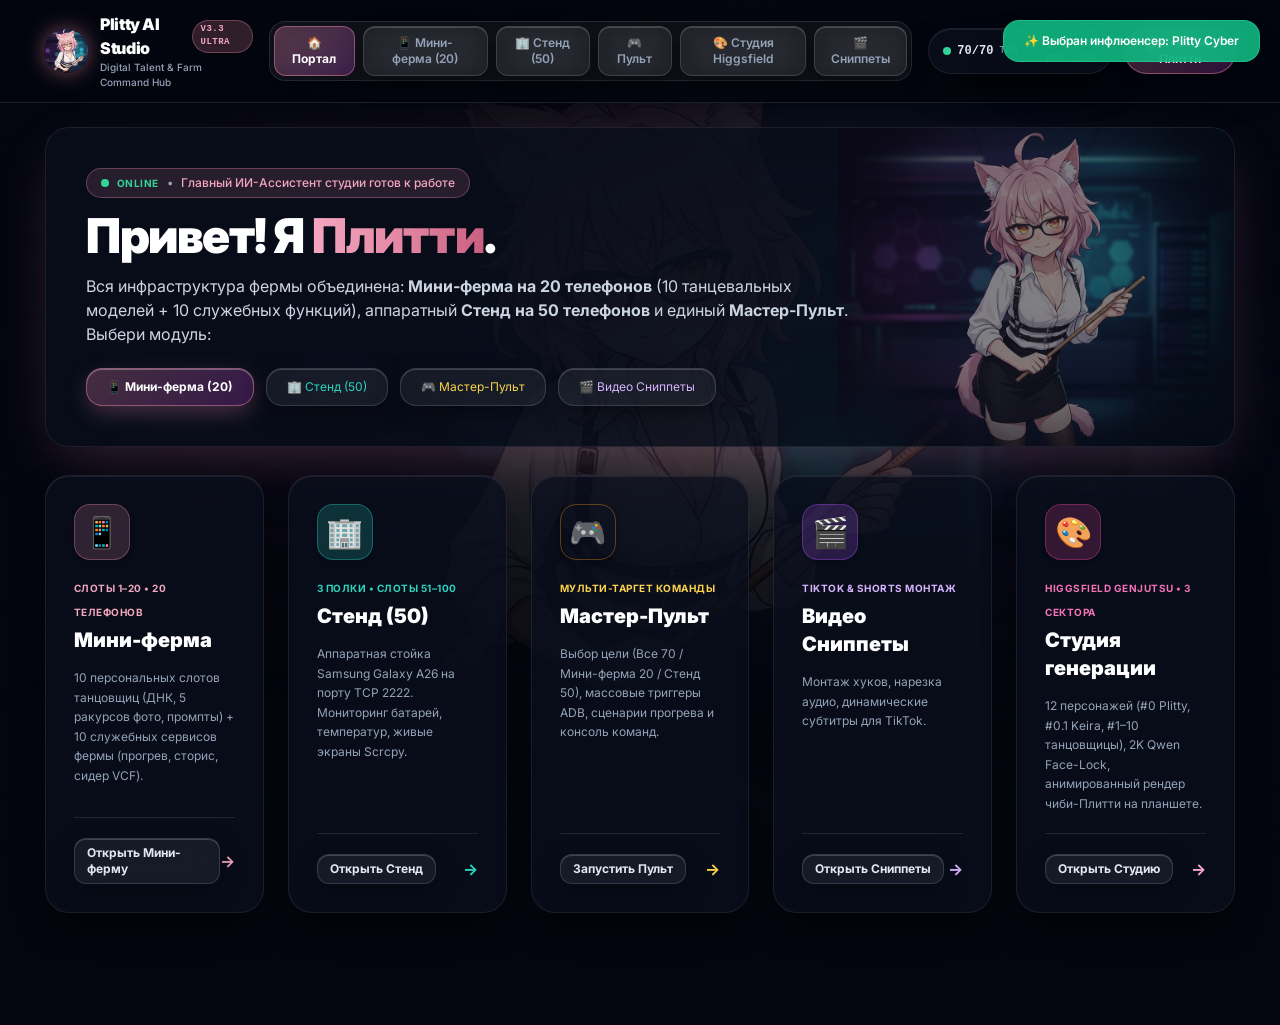
==== commit 4d2dcc11: "fix(snippets): update footages categorization, fix hook count, make category counters live & dynamic" ====
--- a/index.html
+++ b/index.html
@@ -1185,68 +1185,6 @@
   <!-- SCREEN 5: HIGGSFIELD GENERATION STUDIO (3 СЕКТОРА)                -->
   <!-- ================================================================= -->
   <main id="view-higgsfield" class="screen-view w-full max-w-[98%] 2xl:max-w-[2150px] mx-auto px-3 sm:px-6 lg:px-8 pt-6 space-y-6 relative z-10">
-    
-    
-    <!-- =============================================================== -->
-    <!-- 🚧 FROZEN UNDER CONSTRUCTION FULL-SCREEN BANNER 🚧             -->
-    <!-- =============================================================== -->
-    <div id="higgsfield-frozen-container" class="relative w-full rounded-3xl overflow-hidden border-4 border-yellow-400/80 shadow-[0_0_80px_rgba(250,204,21,0.35)] bg-slate-950/95 backdrop-blur-2xl p-6 lg:p-10 flex flex-col items-center justify-center text-center space-y-6 z-30 mb-6">
-      
-      <!-- Top Warning Tape -->
-      <div class="w-full h-8 rounded-xl shadow-lg border border-black/40 flex items-center justify-around overflow-hidden font-black text-slate-950 text-xs tracking-widest uppercase select-none" style="background: repeating-linear-gradient(45deg, #facc15 0, #facc15 25px, #18181b 25px, #18181b 50px); color: #000; text-shadow: 0 1px 0 rgba(255,255,255,0.4);">
-        <div class="bg-yellow-400 px-3 py-0.5 rounded font-black border border-black/30">⚠️ ВЕДУТСЯ РАБОТЫ</div>
-        <div class="bg-yellow-400 px-3 py-0.5 rounded font-black border border-black/30 hidden sm:block">⛔ ПРОЕКТ ЗАМОРОЖЕН</div>
-        <div class="bg-yellow-400 px-3 py-0.5 rounded font-black border border-black/30">⚠️ CAUTION • WORK IN PROGRESS</div>
-        <div class="bg-yellow-400 px-3 py-0.5 rounded font-black border border-black/30 hidden md:block">🚧 ДОСТУП ОГРАНИЧЕН</div>
-      </div>
-
-      <!-- Main Plitty Illustration with Speech Bubble -->
-      <div class="relative flex flex-col items-center justify-center pt-2">
-        <!-- Plitty Image -->
-        <div class="relative w-72 h-72 sm:w-80 sm:h-80 md:w-96 md:h-96 rounded-3xl overflow-hidden border-4 border-yellow-400/90 shadow-[0_0_60px_rgba(250,204,21,0.5)] bg-slate-900 group">
-          <img src="plitty_construction.jpg?v=1" alt="Plitty Under Construction" class="w-full h-full object-cover">
-          <div class="absolute inset-0 bg-gradient-to-t from-black/80 via-transparent to-transparent"></div>
-          <div class="absolute bottom-3 inset-x-3 text-center">
-            <span class="px-3 py-1 rounded-full bg-red-600/90 text-white font-black text-xs uppercase tracking-wider border border-red-400 shadow-lg">
-              🛑 СТОП • ТЕХНИЧЕСКИЙ ПЕРЕРЫВ
-            </span>
-          </div>
-        </div>
-
-        <!-- Speech Bubble from Plitty -->
-        <div class="mt-5 max-w-xl bg-gradient-to-r from-yellow-400 via-amber-300 to-yellow-400 text-slate-950 p-5 rounded-3xl shadow-2xl border-2 border-yellow-200 relative font-sans">
-          <div class="text-lg sm:text-xl md:text-2xl font-black tracking-tight leading-snug">
-            «Сюда пока нельзя, ведутся работы ^^»
-          </div>
-          <p class="text-xs sm:text-sm font-bold text-slate-800 mt-2">
-            Студия генерации и пайплайн временно заморожены для плановой модернизации инфраструктуры. Доступ ко всем операциям генерации ограничен.
-          </p>
-        </div>
-      </div>
-
-      <!-- Lock Status Box -->
-      <div class="flex flex-wrap items-center justify-center gap-3 pt-2 text-xs">
-        <span class="px-4 py-2 rounded-2xl bg-red-500/20 text-red-300 border border-red-500/40 font-bold flex items-center gap-2">
-          <span>🔒 Все кнопки генерации заблокированы</span>
-        </span>
-        <span class="px-4 py-2 rounded-2xl bg-yellow-500/20 text-yellow-300 border border-yellow-500/40 font-bold flex items-center gap-2">
-          <span>⚙️ Идет модернизация архитектуры</span>
-        </span>
-        <span class="px-4 py-2 rounded-2xl bg-white/10 text-slate-300 border border-white/15 font-mono">
-          Плитти вернется скоро ✨
-        </span>
-      </div>
-
-      <!-- Bottom Warning Tape -->
-      <div class="w-full h-8 rounded-xl shadow-lg border border-black/40 flex items-center justify-around overflow-hidden font-black text-slate-950 text-xs tracking-widest uppercase select-none" style="background: repeating-linear-gradient(45deg, #facc15 0, #facc15 25px, #18181b 25px, #18181b 50px); color: #000; text-shadow: 0 1px 0 rgba(255,255,255,0.4);">
-        <div class="bg-yellow-400 px-3 py-0.5 rounded font-black border border-black/30">⚠️ UNDER MAINTENANCE</div>
-        <div class="bg-yellow-400 px-3 py-0.5 rounded font-black border border-black/30 hidden sm:block">🚧 НЕ НАЖИМАТЬ КНОПКИ</div>
-        <div class="bg-yellow-400 px-3 py-0.5 rounded font-black border border-black/30">⚠️ ВЕДУТСЯ РАБОТЫ ^^</div>
-        <div class="bg-yellow-400 px-3 py-0.5 rounded font-black border border-black/30 hidden md:block">🛑 STOP ZONE</div>
-      </div>
-    </div>
-
-    <div class="pointer-events-none opacity-30 select-none grayscale-[60%] filter blur-[0.5px]">
 <!-- Top Control Bar with Glass effect & Sub-Navigation -->
     <div class="glass p-5 rounded-3xl border border-white/10 shadow-2xl space-y-4">
       <div class="flex flex-col sm:flex-row sm:items-center justify-between gap-4">
@@ -1771,7 +1709,6 @@
         <iframe src="http://localhost:8501" class="w-full h-full border-0"></iframe>
       </div>
     </div>
-  </div>
   </main>
 
   <!-- ================================================================= -->
@@ -1797,7 +1734,7 @@
           </p>
           <div class="flex flex-wrap items-center gap-3 pt-1 text-xs font-mono">
             <span class="px-3 py-1 rounded-xl bg-black/40 border border-white/10 text-purple-300">🎵 <b id="snip-tracks-count-badge">141</b> трек</span>
-            <span class="px-3 py-1 rounded-xl bg-black/40 border border-white/10 text-teal-300">🎥 <b id="snip-footages-count-badge">554</b> футажа</span>
+            <span class="px-3 py-1 rounded-xl bg-black/40 border border-white/10 text-teal-300">🎥 <b id="snip-footages-count-badge">201</b> футажа</span>
             <span class="px-3 py-1 rounded-xl bg-black/40 border border-white/10 text-emerald-300">💾 <b id="snip-saved-count-badge">333</b> готовых сниппета</span>
             <span class="px-3 py-1 rounded-xl bg-black/40 border border-white/10 text-amber-300">🏢 <b id="snip-stand-count-badge">50</b> телефонов Стенда</span>
           </div>
@@ -1976,10 +1913,10 @@
             <input id="snip-custom-lyrics-input" type="text" placeholder="Введите слова через пробел..." class="w-full bg-white/5 border border-white/15 rounded-xl px-3 py-2 text-xs text-white placeholder-slate-500 focus:outline-none focus:border-purple-400 font-mono">
           </div>
         </div>
-        <!-- CARD 3: ВЫБОР ВИДЕОФУТАЖА (554 футажа) -->
+        <!-- CARD 3: ВЫБОР ВИДЕОФУТАЖА (201 футаж) -->
         <div class="glass rounded-3xl p-5 space-y-4 border border-white/10 shadow-xl">
           <div class="flex items-center justify-between gap-2">
-            <span class="text-[10px] font-black uppercase tracking-wider text-teal-300 font-mono">ШАГ 3 • ФУТАЖИ (<span id="snip-footage-cat-count">554</span>)</span>
+            <span class="text-[10px] font-black uppercase tracking-wider text-teal-300 font-mono">ШАГ 3 • ФУТАЖИ (<span id="snip-footage-cat-count">201</span>)</span>
             <div class="flex items-center gap-2">
               <button onclick="openFootageHarvesterModal()" class="py-1 px-2.5 rounded-xl font-bold text-[10px] text-white flex items-center gap-1.5 bg-gradient-to-r from-teal-500 to-emerald-600 hover:opacity-90 shadow-md border border-teal-400/30 transition-transform transform hover:scale-105 cursor-pointer">
                 <span>📥 Загрузить футажи</span>
@@ -1990,12 +1927,12 @@
 
           <!-- Category Pills (All 6 categories) -->
           <div class="grid grid-cols-3 gap-1.5 text-[10px] font-mono">
-            <button onclick="filterSnippetFootageCategory('all')" id="snip-cat-all" class="glass-btn-accent py-1.5 px-2 rounded-lg text-white font-bold truncate">Все (554)</button>
-            <button onclick="filterSnippetFootageCategory('hooks')" id="snip-cat-hooks" class="glass-btn py-1.5 px-2 rounded-lg text-slate-400 hover:text-white truncate">🔥 Хуки (408)</button>
-            <button onclick="filterSnippetFootageCategory('car')" id="snip-cat-car" class="glass-btn py-1.5 px-2 rounded-lg text-slate-400 hover:text-white truncate">🏎️ Авто (28)</button>
-            <button onclick="filterSnippetFootageCategory('sports')" id="snip-cat-sports" class="glass-btn py-1.5 px-2 rounded-lg text-slate-400 hover:text-white truncate">🥊 Спорт (34)</button>
-            <button onclick="filterSnippetFootageCategory('fashion')" id="snip-cat-fashion" class="glass-btn py-1.5 px-2 rounded-lg text-slate-400 hover:text-white truncate">👠 Мода (16)</button>
-            <button onclick="filterSnippetFootageCategory('general')" id="snip-cat-general" class="glass-btn py-1.5 px-2 rounded-lg text-slate-400 hover:text-white truncate">🎬 Эстетика (68)</button>
+            <button onclick="filterSnippetFootageCategory('all')" id="snip-cat-all" class="glass-btn-accent py-1.5 px-2 rounded-lg text-white font-bold truncate">Все (201)</button>
+            <button onclick="filterSnippetFootageCategory('hooks')" id="snip-cat-hooks" class="glass-btn py-1.5 px-2 rounded-lg text-slate-400 hover:text-white truncate">🔥 Хуки (52)</button>
+            <button onclick="filterSnippetFootageCategory('car')" id="snip-cat-car" class="glass-btn py-1.5 px-2 rounded-lg text-slate-400 hover:text-white truncate">🏎️ Авто (22)</button>
+            <button onclick="filterSnippetFootageCategory('sports')" id="snip-cat-sports" class="glass-btn py-1.5 px-2 rounded-lg text-slate-400 hover:text-white truncate">🥊 Спорт (21)</button>
+            <button onclick="filterSnippetFootageCategory('fashion')" id="snip-cat-fashion" class="glass-btn py-1.5 px-2 rounded-lg text-slate-400 hover:text-white truncate">👠 Мода (36)</button>
+            <button onclick="filterSnippetFootageCategory('general')" id="snip-cat-general" class="glass-btn py-1.5 px-2 rounded-lg text-slate-400 hover:text-white truncate">🎬 Эстетика (70)</button>
           </div>
 
           <!-- Scrollable Footages Grid -->
@@ -7529,7 +7466,7 @@
       showToast(`✍️ Текст применен (${snipActiveWords.length} слов)!`);
     }
 
-    // 3. FOOTAGES (554 футажа, 6 категорий)
+    // 3. FOOTAGES (201 футаж, 6 категорий)
     async function loadSnippetFootages(cat = 'all') {
       try {
         const r = await fetch(`/api/snippets/footages?category=${cat}`);
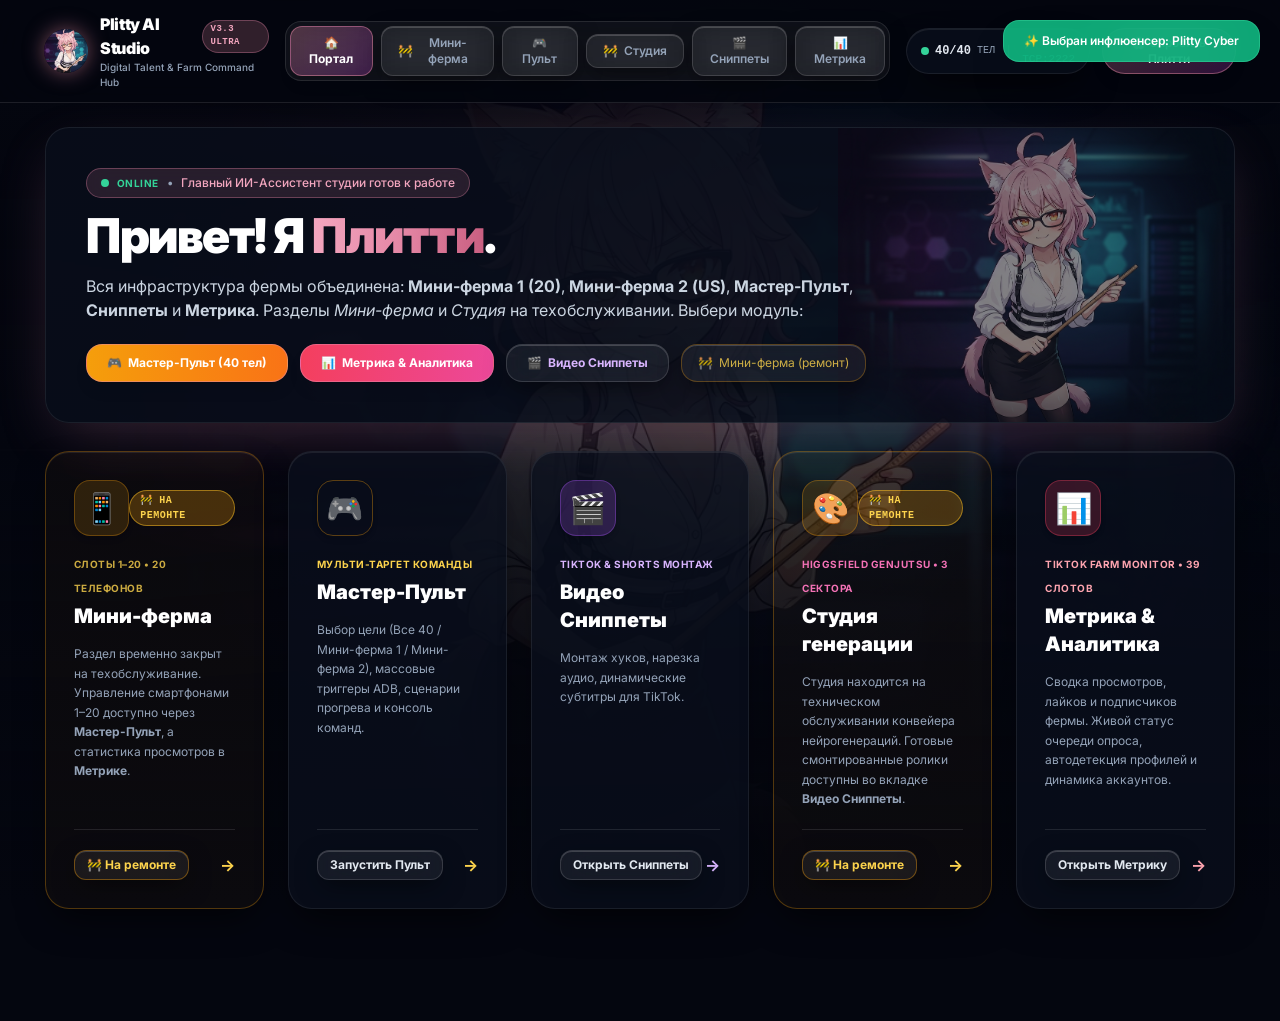
==== commit 3bdb21d4: "Sync unified mega app to index.html and studio.html for seamless mobile WebApp support" ====
--- a/index.html
+++ b/index.html
@@ -281,20 +281,21 @@
         <button id="nav-btn-gateway" onclick="navToView('gateway')" class="glass-btn px-4 py-2 rounded-xl text-xs font-bold transition-all text-white">
           🏠 Портал
         </button>
-        <button id="nav-btn-minifarm" onclick="navToView('minifarm')" class="glass-btn px-4 py-2 rounded-xl text-xs font-semibold text-slate-400 hover:text-white transition-all">
-          📱 Мини-ферма (20)
+        <button id="nav-btn-minifarm" onclick="navToView('minifarm')" class="glass-btn px-4 py-2 rounded-xl text-xs font-semibold text-amber-300/80 hover:text-amber-200 transition-all flex items-center gap-1.5 border border-amber-500/20">
+          <span>🚧</span> <span>Мини-ферма</span>
         </button>
-        <button id="nav-btn-stand" onclick="navToView('stand')" class="glass-btn px-4 py-2 rounded-xl text-xs font-semibold text-slate-400 hover:text-white transition-all">
-          🏢 Стенд (50)
-        </button>
+
         <button id="nav-btn-pult" onclick="navToView('pult')" class="glass-btn px-4 py-2 rounded-xl text-xs font-semibold text-slate-400 hover:text-white transition-all">
           🎮 Пульт
         </button>
-        <button id="nav-btn-higgsfield" onclick="navToView('higgsfield')" class="glass-btn px-4 py-2 rounded-xl text-xs font-semibold text-pink-300 hover:text-white transition-all">
-          🎨 Студия Higgsfield
+        <button id="nav-btn-higgsfield" onclick="navToView('higgsfield')" class="glass-btn px-4 py-2 rounded-xl text-xs font-semibold text-amber-300/80 hover:text-amber-200 transition-all flex items-center gap-1.5 border border-amber-500/20">
+          <span>🚧</span> <span>Студия</span>
         </button>
         <button id="nav-btn-snippets" onclick="navToView('snippets')" class="glass-btn px-4 py-2 rounded-xl text-xs font-semibold text-purple-300 hover:text-white transition-all">
           🎬 Сниппеты
+        </button>
+        <button id="nav-btn-metrics" onclick="navToView('metrics')" class="glass-btn px-4 py-2 rounded-xl text-xs font-semibold text-rose-300 hover:text-white transition-all">
+          📊 Метрика
         </button>
 
       </nav>
@@ -304,7 +305,7 @@
         <div class="hidden sm:flex items-center gap-2.5 px-3.5 py-1.5 rounded-full glass text-xs font-mono">
           <div class="flex items-center gap-1.5">
             <span class="w-2 h-2 rounded-full bg-emerald-400 animate-pulse"></span>
-            <span class="text-slate-200 font-semibold">70/70</span>
+            <span class="text-slate-200 font-semibold">40/40</span>
             <span class="text-[10px] text-slate-400">ТЕЛ</span>
           </div>
           <span class="text-white/20">|</span>
@@ -341,23 +342,22 @@
             Привет! Я <span class="text-transparent bg-clip-text bg-gradient-to-r from-[#F3A6BF] via-[#E588A6] to-[#C95F81]">Плитти</span>.
           </h1>
           <p class="text-sm lg:text-base text-slate-300 max-w-3xl leading-relaxed">
-            Вся инфраструктура фермы объединена: <b>Мини-ферма на 20 телефонов</b> (10 танцевальных моделей + 10 служебных функций), аппаратный <b>Стенд на 50 телефонов</b> и единый <b>Мастер-Пульт</b>. Выбери модуль:
+            Вся инфраструктура фермы объединена: <b>Мини-ферма 1 (20)</b>, <b>Мини-ферма 2 (US)</b>, <b>Мастер-Пульт</b>, <b>Сниппеты</b> и <b>Метрика</b>. Разделы <i>Мини-ферма</i> и <i>Студия</i> на техобслуживании. Выбери модуль:
           </p>
           
           <div class="flex flex-wrap items-center justify-center md:justify-start gap-3 pt-2">
-            <button onclick="navToView('minifarm', 'all')" class="glass-btn-accent px-5 py-2.5 rounded-2xl text-xs">
-              <span>📱 Мини-ферма (20)</span>
+            <button onclick="navToView('pult')" class="glass-btn-accent px-5 py-2.5 rounded-2xl text-xs font-bold text-white shadow-lg bg-gradient-to-r from-amber-500 to-orange-500 hover:from-amber-400 hover:to-orange-400 flex items-center gap-1.5">
+              <span>🎮</span> <span>Мастер-Пульт (40 тел)</span>
             </button>
-            <button onclick="navToView('stand')" class="glass-btn px-5 py-2.5 rounded-2xl text-xs hover:border-[#2DD4BF]/60 text-[#2DD4BF]">
-              <span>🏢 Стенд (50)</span>
+            <button onclick="navToView('metrics')" class="glass-btn-accent px-5 py-2.5 rounded-2xl text-xs font-bold text-white shadow-lg bg-gradient-to-r from-rose-500 to-pink-500 hover:from-rose-400 hover:to-pink-400 flex items-center gap-1.5">
+              <span>📊</span> <span>Метрика & Аналитика</span>
             </button>
-            <button onclick="navToView('pult')" class="glass-btn px-5 py-2.5 rounded-2xl text-xs hover:border-amber-500/60 text-amber-300">
-              <span>🎮 Мастер-Пульт</span>
+            <button onclick="navToView('snippets')" class="glass-btn px-5 py-2.5 rounded-2xl text-xs hover:border-purple-400/60 text-purple-300 font-bold flex items-center gap-1.5">
+              <span>🎬</span> <span>Видео Сниппеты</span>
             </button>
-            <button onclick="navToView('snippets')" class="glass-btn px-5 py-2.5 rounded-2xl text-xs hover:border-purple-400/60 text-purple-300">
-              <span>🎬 Видео Сниппеты</span>
+            <button onclick="navToView('minifarm')" class="glass-btn px-4 py-2.5 rounded-2xl text-xs text-amber-300/80 hover:text-amber-200 border-amber-500/30 flex items-center gap-1.5">
+              <span>🚧</span> <span>Мини-ферма (ремонт)</span>
             </button>
-
           </div>
         </div>
       </div>
@@ -365,45 +365,30 @@
 
     <!-- 5 Main Route Cards -->
     <div class="grid grid-cols-1 md:grid-cols-2 lg:grid-cols-3 xl:grid-cols-5 gap-6">
-      <!-- Card 1: Minifarm (20 phones) -->
-      <div onclick="navToView('minifarm', 'all')" class="glass rounded-3xl p-7 group cursor-pointer hover:border-[#E588A6] transition-all flex flex-col justify-between hover:shadow-[0_16px_45px_-10px_rgba(229,136,166,0.3)]">
+      <!-- Card 1: Minifarm (20 phones) - UNDER MAINTENANCE -->
+      <div onclick="navToView('minifarm', 'all')" class="glass rounded-3xl p-7 group cursor-pointer border-amber-500/30 hover:border-amber-400/70 bg-amber-500/[0.03] transition-all flex flex-col justify-between hover:shadow-[0_16px_45px_-10px_rgba(245,158,11,0.25)]">
         <div class="space-y-3.5">
-          <div class="w-14 h-14 rounded-2xl bg-[rgba(229,136,166,0.18)] border border-[rgba(229,136,166,0.35)] flex items-center justify-center text-3xl group-hover:scale-110 transition-transform shadow-md">
-            📱
+          <div class="flex items-center justify-between">
+            <div class="w-14 h-14 rounded-2xl bg-amber-500/15 border border-amber-500/30 flex items-center justify-center text-3xl group-hover:scale-110 transition-transform shadow-md">
+              📱
+            </div>
+            <span class="px-2.5 py-0.5 rounded-full text-[10px] font-black uppercase tracking-wider bg-amber-500/25 text-amber-300 border border-amber-400/50 font-mono shadow-sm">🚧 НА РЕМОНТЕ</span>
           </div>
           <div>
-            <span class="text-[10px] font-bold uppercase tracking-wider text-[#F3A6BF]">СЛОТЫ 1–20 • 20 ТЕЛЕФОНОВ</span>
-            <h2 class="text-xl font-black text-white mt-1 group-hover:text-[#F3A6BF] transition-colors">Мини-ферма</h2>
+            <span class="text-[10px] font-bold uppercase tracking-wider text-amber-300/80">СЛОТЫ 1–20 • 20 ТЕЛЕФОНОВ</span>
+            <h2 class="text-xl font-black text-white mt-1 group-hover:text-amber-300 transition-colors">Мини-ферма</h2>
           </div>
           <p class="text-xs text-slate-400 leading-relaxed">
-            10 персональных слотов танцовщиц (ДНК, 5 ракурсов фото, промпты) + 10 служебных сервисов фермы (прогрев, сторис, сидер VCF).
+            Раздел временно закрыт на техобслуживание. Управление смартфонами 1–20 доступно через <b>Мастер-Пульт</b>, а статистика просмотров в <b>Метрике</b>.
           </p>
         </div>
-        <div class="pt-5 mt-5 border-t border-white/10 flex items-center justify-between text-xs font-bold text-[#F3A6BF]">
-          <span class="glass-btn px-3 py-1.5 rounded-xl">Открыть Мини-ферму</span>
+        <div class="pt-5 mt-5 border-t border-white/10 flex items-center justify-between text-xs font-bold text-amber-300">
+          <span class="glass-btn px-3 py-1.5 rounded-xl border border-amber-500/40 text-amber-300 font-bold">🚧 На ремонте</span>
           <span class="group-hover:translate-x-1.5 transition-transform text-base">&rarr;</span>
         </div>
       </div>
 
-      <!-- Card 2: Stand (50 phones) -->
-      <div onclick="navToView('stand')" class="glass rounded-3xl p-7 group cursor-pointer hover:border-[#2DD4BF] transition-all flex flex-col justify-between hover:shadow-[0_16px_45px_-10px_rgba(45,212,191,0.3)]">
-        <div class="space-y-3.5">
-          <div class="w-14 h-14 rounded-2xl bg-[rgba(45,212,191,0.18)] border border-[#2DD4BF]/35 flex items-center justify-center text-3xl group-hover:scale-110 transition-transform shadow-md">
-            🏢
-          </div>
-          <div>
-            <span class="text-[10px] font-bold uppercase tracking-wider text-[#2DD4BF]">3 ПОЛКИ • СЛОТЫ 51–100</span>
-            <h2 class="text-xl font-black text-white mt-1 group-hover:text-[#2DD4BF] transition-colors">Стенд (50)</h2>
-          </div>
-          <p class="text-xs text-slate-400 leading-relaxed">
-            Аппаратная стойка Samsung Galaxy A26 на порту TCP 2222. Мониторинг батарей, температур, живые экраны Scrcpy.
-          </p>
-        </div>
-        <div class="pt-5 mt-5 border-t border-white/10 flex items-center justify-between text-xs font-bold text-[#2DD4BF]">
-          <span class="glass-btn px-3 py-1.5 rounded-xl">Открыть Стенд</span>
-          <span class="group-hover:translate-x-1.5 transition-transform text-base">&rarr;</span>
-        </div>
-      </div>
+      
 
       <!-- Card 3: Pult -->
       <div onclick="navToView('pult')" class="glass rounded-3xl p-7 group cursor-pointer hover:border-amber-400 transition-all flex flex-col justify-between hover:shadow-[0_16px_45px_-10px_rgba(245,158,11,0.3)]">
@@ -416,7 +401,7 @@
             <h2 class="text-xl font-black text-white mt-1 group-hover:text-amber-300 transition-colors">Мастер-Пульт</h2>
           </div>
           <p class="text-xs text-slate-400 leading-relaxed">
-            Выбор цели (Все 70 / Мини-ферма 20 / Стенд 50), массовые триггеры ADB, сценарии прогрева и консоль команд.
+            Выбор цели (Все 40 / Мини-ферма 1 / Мини-ферма 2), массовые триггеры ADB, сценарии прогрева и консоль команд.
           </p>
         </div>
         <div class="pt-5 mt-5 border-t border-white/10 flex items-center justify-between text-xs font-bold text-amber-300">
@@ -445,22 +430,45 @@
         </div>
       </div>
 
-      <!-- Card 5: Higgsfield Generation Studio -->
-      <div onclick="navToView('higgsfield')" class="glass rounded-3xl p-7 group cursor-pointer hover:border-pink-500 transition-all flex flex-col justify-between hover:shadow-[0_16px_45px_-10px_rgba(236,72,153,0.3)]">
+      <!-- Card 5: Higgsfield Generation Studio - UNDER MAINTENANCE -->
+      <div onclick="navToView('higgsfield')" class="glass rounded-3xl p-7 group cursor-pointer border-amber-500/30 hover:border-amber-400/70 bg-amber-500/[0.03] transition-all flex flex-col justify-between hover:shadow-[0_16px_45px_-10px_rgba(245,158,11,0.25)]">
         <div class="space-y-3.5">
-          <div class="w-14 h-14 rounded-2xl bg-pink-500/20 border border-pink-500/35 flex items-center justify-center text-3xl group-hover:scale-110 transition-transform shadow-md">
-            🎨
+          <div class="flex items-center justify-between">
+            <div class="w-14 h-14 rounded-2xl bg-amber-500/15 border border-amber-500/30 flex items-center justify-center text-3xl group-hover:scale-110 transition-transform shadow-md">
+              🎨
+            </div>
+            <span class="px-2.5 py-0.5 rounded-full text-[10px] font-black uppercase tracking-wider bg-amber-500/25 text-amber-300 border border-amber-400/50 font-mono shadow-sm">🚧 НА РЕМОНТЕ</span>
           </div>
           <div>
             <span class="text-[10px] font-bold uppercase tracking-wider text-pink-400">HIGGSFIELD GENJUTSU • 3 СЕКТОРА</span>
-            <h2 class="text-xl font-black text-white mt-1 group-hover:text-pink-300 transition-colors">Студия генерации</h2>
+            <h2 class="text-xl font-black text-white mt-1 group-hover:text-amber-300 transition-colors">Студия генерации</h2>
           </div>
           <p class="text-xs text-slate-400 leading-relaxed">
-            12 персонажей (#0 Plitty, #0.1 Keira, #1–10 танцовщицы), 2K Qwen Face-Lock, анимированный рендер чиби-Плитти на планшете.
+            Студия находится на техническом обслуживании конвейера нейрогенераций. Готовые смонтированные ролики доступны во вкладке <b>Видео Сниппеты</b>.
           </p>
         </div>
-        <div class="pt-5 mt-5 border-t border-white/10 flex items-center justify-between text-xs font-bold text-pink-300">
-          <span class="glass-btn px-3 py-1.5 rounded-xl">Открыть Студию</span>
+        <div class="pt-5 mt-5 border-t border-white/10 flex items-center justify-between text-xs font-bold text-amber-300">
+          <span class="glass-btn px-3 py-1.5 rounded-xl border border-amber-500/40 text-amber-300 font-bold">🚧 На ремонте</span>
+          <span class="group-hover:translate-x-1.5 transition-transform text-base">&rarr;</span>
+        </div>
+      </div>
+
+      <!-- Card 6: Metrics & Analytics (6-й основной модуль) -->
+      <div onclick="navToView('metrics')" class="glass rounded-3xl p-7 group cursor-pointer hover:border-rose-400 transition-all flex flex-col justify-between hover:shadow-[0_16px_45px_-10px_rgba(244,63,94,0.35)]">
+        <div class="space-y-3.5">
+          <div class="w-14 h-14 rounded-2xl bg-rose-500/20 border border-rose-500/35 flex items-center justify-center text-3xl group-hover:scale-110 transition-transform shadow-md">
+            📊
+          </div>
+          <div>
+            <span class="text-[10px] font-bold uppercase tracking-wider text-rose-300">TIKTOK FARM MONITOR • 39 СЛОТОВ</span>
+            <h2 class="text-xl font-black text-white mt-1 group-hover:text-rose-300 transition-colors">Метрика & Аналитика</h2>
+          </div>
+          <p class="text-xs text-slate-400 leading-relaxed">
+            Сводка просмотров, лайков и подписчиков фермы. Живой статус очереди опроса, автодетекция профилей и динамика аккаунтов.
+          </p>
+        </div>
+        <div class="pt-5 mt-5 border-t border-white/10 flex items-center justify-between text-xs font-bold text-rose-300">
+          <span class="glass-btn px-3 py-1.5 rounded-xl">Открыть Метрику</span>
           <span class="group-hover:translate-x-1.5 transition-transform text-base">&rarr;</span>
         </div>
       </div>
@@ -471,7 +479,100 @@
   <!-- ================================================================= -->
   <!-- SCREEN 2: MINIFARM VIEW (Слоты 1–20 & Танцульки)                   -->
   <!-- ================================================================= -->
-  <main id="view-minifarm" class="screen-view w-full max-w-[98%] 2xl:max-w-[2150px] mx-auto px-3 sm:px-6 lg:px-8 pt-6 space-y-6 relative z-10">
+  <main id="view-minifarm" class="screen-view w-full relative z-10">
+
+    <!-- =============================================================== -->
+    <!-- 🌟 TRUE EDGE-TO-EDGE FULL-VIEWPORT COMIC SCENE (ТЕРРИТОРИЯ ПЛИТТИ) -->
+    <!-- =============================================================== -->
+    <div class="relative w-full min-h-[calc(100vh-70px)] flex flex-col justify-between p-6 sm:p-10 lg:p-14 overflow-hidden bg-[#04060f]">
+      
+      <!-- Full-bleed Background: Plitty in Server Room (Без рамок, во весь экран) -->
+      <img src="plitty_construction.jpg?v=6" alt="Плитти на ремонте"
+           class="absolute inset-0 w-full h-full object-cover object-[center_10%] pointer-events-none z-0 filter brightness-105 contrast-105">
+
+      <!-- Atmospheric Cinematic Gradients to highlight Plitty and frame dialog -->
+      <div class="absolute inset-0 bg-gradient-to-t from-[#04060f] via-transparent to-[#04060f]/80 pointer-events-none z-0"></div>
+      <div class="absolute inset-0 pointer-events-none z-0" style="background: radial-gradient(circle at 50% 35%, transparent 25%, rgba(4,6,15,0.7) 100%);"></div>
+
+      <!-- Top Bar: Zone Header & Status -->
+      <div class="relative z-10 flex flex-col sm:flex-row sm:items-center justify-between gap-4 max-w-7xl mx-auto w-full">
+        <div class="space-y-1.5">
+          <div class="inline-flex items-center gap-2 px-3.5 py-1.5 rounded-full bg-slate-950/85 border border-amber-500/50 text-amber-300 text-xs font-mono font-bold tracking-wide backdrop-blur-xl shadow-xl">
+            <span class="w-2.5 h-2.5 rounded-full bg-amber-400 animate-ping"></span>
+            <span>🚧 РЕМОНТНАЯ ЗОНА • ТЕРРИТОРИЯ ПЛИТТИ</span>
+          </div>
+          <h1 class="text-xl sm:text-2xl lg:text-3xl font-black text-white tracking-tight drop-shadow-[0_4px_16px_rgba(0,0,0,1)]">
+            📱 Мини-ферма (Слоты 1–20) на реконструкции
+          </h1>
+        </div>
+
+        <div class="flex items-center gap-2">
+          <span class="px-5 py-2.5 rounded-2xl bg-gradient-to-r from-amber-500 to-orange-500 text-slate-950 font-black text-xs uppercase tracking-wider shadow-[0_0_30px_rgba(245,158,11,0.7)] font-mono flex items-center gap-2">
+            <span class="animate-spin text-sm">⚙️</span>
+            <span>ТЕХОБСЛУЖИВАНИЕ</span>
+          </span>
+        </div>
+      </div>
+
+      <!-- Bottom Comic Dialogue Box & Navigation (Стиль Комикса / Visual Novel) -->
+      <div class="relative z-10 max-w-4xl mx-auto w-full mt-auto pt-8">
+        
+        <!-- Comic Speech Bubble -->
+        <div class="relative p-6 sm:p-8 rounded-3xl bg-[#070b19]/90 border-2 border-pink-400/70 backdrop-blur-2xl shadow-[0_20px_60px_-10px_rgba(236,72,153,0.45)]">
+          
+          <!-- Speech Bubble Pointer Arrow (хвостик комикса) -->
+          <div class="hidden sm:block absolute -top-3.5 left-16 w-7 h-7 bg-[#070b19]/90 border-t-2 border-l-2 border-pink-400/70 transform rotate-45"></div>
+
+          <!-- Speech Bubble Header -->
+          <div class="flex items-center justify-between gap-2 mb-3">
+            <div class="flex items-center gap-2.5 font-mono">
+              <span class="text-2xl animate-bounce">💬</span>
+              <span class="text-xs sm:text-sm font-black uppercase tracking-wider text-pink-300">Плитти подмигивает</span>
+              <span class="px-2.5 py-0.5 rounded-full bg-gradient-to-r from-pink-500 to-amber-500 text-slate-950 font-black text-[10px] uppercase tracking-wider shadow">HOT WIP 🔥</span>
+            </div>
+            <span class="hidden sm:inline-block text-[11px] font-mono text-slate-400 font-semibold">Plitty Tech Core v3.3</span>
+          </div>
+
+          <!-- The Exact User-Requested Replica -->
+          <p class="text-base sm:text-xl lg:text-2xl font-black text-white leading-relaxed italic drop-shadow-md">
+            «Ммм... Не так быстро, котик~ 😉 Эти разделы ещё не готовы!»
+          </p>
+
+          <p class="text-xs sm:text-sm text-slate-300 font-medium leading-relaxed mt-2.5 pt-2.5 border-t border-white/10">
+            Я как раз навожу здесь порядок, подтягиваю провода и перенастраиваю серверные стойки под новую двухмодульную схему. Массовые команды и прогрев доступны в <b>Мастер-Пульте</b>, а просмотры роликов — в <b>Метрике & Аналитике</b>.
+          </p>
+
+          <!-- Quick Navigation Actions inside Comic Box -->
+          <div class="pt-4 flex flex-wrap items-center gap-3">
+            <button onclick="navToView('gateway')" class="glass-btn px-5 py-2.5 rounded-2xl text-xs font-bold text-white hover:border-white/40 shadow">
+              🏠 Главный портал
+            </button>
+            <button onclick="navToView('pult', 'minifarm')" class="glass-btn-accent px-6 py-2.5 rounded-2xl text-xs font-bold text-white shadow-lg bg-gradient-to-r from-amber-500 to-orange-500 hover:from-amber-400 hover:to-orange-400 flex items-center gap-1.5">
+              <span>🎮</span> <span>В Мастер-Пульт</span>
+            </button>
+            <button onclick="navToView('metrics')" class="glass-btn px-5 py-2.5 rounded-2xl text-xs font-bold text-rose-300 border-rose-500/40 hover:border-rose-400 flex items-center gap-1.5">
+              <span>📊</span> <span>В Метрику & Аналитику</span>
+            </button>
+            <button onclick="navToView('snippets')" class="glass-btn px-5 py-2.5 rounded-2xl text-xs font-bold text-purple-300 border-purple-500/40 hover:border-purple-400 flex items-center gap-1.5">
+              <span>🎬</span> <span>В Видео Сниппеты</span>
+            </button>
+          </div>
+
+        </div>
+
+      </div>
+
+    </div>
+
+    <div class="w-full max-w-[98%] 2xl:max-w-[2150px] mx-auto px-3 sm:px-6 lg:px-8 py-6 space-y-6">
+    <!-- Исходный интерфейс сохранен в режиме разработчика -->
+    <details class="glass p-4 rounded-3xl border border-white/10 opacity-70 hover:opacity-100 transition-opacity">
+      <summary class="cursor-pointer text-xs font-mono text-slate-400 hover:text-white font-bold select-none p-2 flex items-center justify-between">
+        <span>🛠️ Режим разработчика: Развернуть исходный интерфейс Мини-фермы</span>
+        <span class="text-amber-400 text-[11px] font-normal">кликните для просмотра</span>
+      </summary>
+      <div class="mt-4 pt-4 border-t border-white/10 space-y-6">
+
     
     <!-- Minifarm Top Control Bar with Glass effect -->
     <div class="flex flex-col sm:flex-row sm:items-center justify-between gap-4 glass p-4 rounded-3xl">
@@ -937,12 +1038,101 @@
       </div>
       <div id="staging-only-grid" class="grid grid-cols-1 md:grid-cols-2 xl:grid-cols-3 2xl:grid-cols-5 gap-6"></div>
     </div>
-  </main>
+  
+      </div>
+    </details>
+    </div>
+</main>
 
   <!-- ================================================================= -->
   <!-- SCREEN 3: STAND VIEW (50 телефонов / Полки 1, 2, 3)                -->
   <!-- ================================================================= -->
   <main id="view-stand" class="screen-view w-full max-w-[98%] 2xl:max-w-[2150px] mx-auto px-3 sm:px-6 lg:px-8 pt-6 space-y-6 relative z-10">
+
+    <!-- =============================================================== -->
+    <!-- 🚧 MAINTENANCE SCREEN (ПЛИТТИ НА РЕМОНТЕ)                       -->
+    <!-- =============================================================== -->
+    <div class="glass p-6 sm:p-10 lg:p-12 rounded-3xl border border-amber-500/30 bg-gradient-to-b from-amber-500/[0.08] via-slate-900/70 to-slate-950/90 shadow-[0_20px_60px_-15px_rgba(245,158,11,0.25)] relative overflow-hidden mb-8">
+      <!-- Glow ambient lights -->
+      <div class="absolute -top-24 -right-24 w-96 h-96 bg-amber-500/10 rounded-full blur-3xl pointer-events-none"></div>
+      <div class="absolute -bottom-24 -left-24 w-96 h-96 bg-orange-500/10 rounded-full blur-3xl pointer-events-none"></div>
+
+      <div class="relative z-10 flex flex-col lg:flex-row items-center gap-8 lg:gap-12">
+        <!-- Plitty Construction Art -->
+        <div class="relative shrink-0 group">
+          <div class="w-64 sm:w-72 md:w-80 rounded-3xl overflow-hidden border-2 border-amber-400/50 shadow-[0_0_40px_rgba(245,158,11,0.3)] group-hover:scale-[1.02] transition-transform duration-300 bg-slate-950">
+            <img src="plitty_construction.jpg" alt="Плитти на ремонте" class="w-full h-auto object-cover">
+          </div>
+          <div class="absolute -bottom-3 left-1/2 -translate-x-1/2 px-4 py-1.5 rounded-full bg-gradient-to-r from-amber-500 to-orange-500 text-slate-950 font-black text-xs uppercase tracking-wider shadow-lg flex items-center gap-1.5 whitespace-nowrap">
+            <span>🚧</span> <span>ТЕХОБСЛУЖИВАНИЕ</span>
+          </div>
+        </div>
+
+        <!-- Details & Instructions -->
+        <div class="flex-1 text-center lg:text-left space-y-4">
+          <div class="inline-flex items-center gap-2 px-3.5 py-1.5 rounded-full bg-amber-500/20 border border-amber-500/40 text-amber-300 text-xs font-mono font-bold tracking-wide">
+            <span class="w-2 h-2 rounded-full bg-amber-400 animate-ping"></span>
+            <span>РАЗДЕЛ ДЕМОНТИРОВАН / НА РЕМОНТЕ</span>
+          </div>
+
+          <h1 class="text-2xl sm:text-3xl lg:text-4xl font-black text-white tracking-tight leading-tight">
+            🏢 Аппаратный Стенд (50) демонтирован
+          </h1>
+
+          <p class="text-sm sm:text-base text-slate-300 leading-relaxed max-w-2xl font-normal">
+            Физический стенд 50 телефонов демонтирован. Проект полностью переведен на компактную двухмодульную архитектуру: Мини-ферма 1 (слоты 1–20) и Мини-ферма 2 US (слоты 21–40).
+          </p>
+
+                    <!-- Plitty Hot Quote Speech Bubble -->
+          <div class="relative p-4 rounded-2xl bg-gradient-to-r from-pink-500/15 via-rose-500/10 to-amber-500/15 border border-pink-500/30 backdrop-blur-md shadow-lg max-w-2xl text-left">
+            <div class="flex items-start gap-3">
+              <div class="text-2xl shrink-0 select-none">💬</div>
+              <div class="space-y-1">
+                <div class="text-[11px] font-black uppercase tracking-wider text-pink-300 font-mono flex items-center gap-2">
+                  <span>Плитти подмигивает:</span>
+                  <span class="px-2 py-0.5 rounded-full bg-pink-500/20 text-pink-200 text-[9px] border border-pink-500/40 font-bold">HOT WIP 🔥</span>
+                </div>
+                <p class="text-xs sm:text-sm font-semibold text-white/95 italic leading-relaxed">
+                  «Ммм... Не так быстро, котик~ 😉 Эти разделы ещё не готовы! Я как раз навожу здесь порядок, подтягиваю гайки и перенастраиваю серверные стойки. Дай мне ещё немного времени... Обещаю, результат будет очень горячим! 🔥»
+                </p>
+              </div>
+            </div>
+          </div>
+
+          <!-- Alternative routing info -->
+          <div class="p-4 rounded-2xl bg-white/5 border border-white/10 backdrop-blur-md max-w-2xl text-left space-y-1.5 text-xs text-slate-300">
+            <div class="font-bold text-amber-300 flex items-center gap-1.5">
+              <span>💡</span> <span>Куда перейти для работы:</span>
+            </div>
+            <p class="text-slate-400 leading-relaxed">
+              Все 40 активных телефонов фермы подключены по TCP 2222 и доступны для массовых действий в <b>Мастер-Пульте</b> и для детального мониторинга просмотров в <b>Метрике & Аналитике</b>.
+            </p>
+          </div>
+
+          <!-- Quick Navigation Actions -->
+          <div class="pt-2 flex flex-wrap items-center justify-center lg:justify-start gap-3">
+            <button onclick="navToView('gateway')" class="glass-btn px-5 py-2.5 rounded-2xl text-xs font-bold text-white hover:border-white/40">
+              🏠 Главный портал
+            </button>
+            <button onclick="navToView('pult', 'all')" class="glass-btn-accent px-5 py-2.5 rounded-2xl text-xs font-bold text-white shadow-lg bg-gradient-to-r from-amber-500 to-orange-500 hover:from-amber-400 hover:to-orange-400 flex items-center gap-1.5">
+              <span>🎮</span> <span>Мастер-Пульт</span>
+            </button>
+            <button onclick="navToView('metrics')" class="glass-btn px-5 py-2.5 rounded-2xl text-xs font-bold text-rose-300 border-rose-500/40 hover:border-rose-400 flex items-center gap-1.5">
+              <span>📊</span> <span>Метрика & Аналитика</span>
+            </button>
+          </div>
+        </div>
+      </div>
+    </div>
+
+    <!-- Исходный интерфейс сохранен в режиме разработчика -->
+    <details class="glass p-4 rounded-3xl border border-white/10 opacity-70 hover:opacity-100 transition-opacity">
+      <summary class="cursor-pointer text-xs font-mono text-slate-400 hover:text-white font-bold select-none p-2 flex items-center justify-between">
+        <span>🛠️ Режим разработчика: Развернуть архивный интерфейс Стенда</span>
+        <span class="text-amber-400 text-[11px] font-normal">кликните для просмотра</span>
+      </summary>
+      <div class="mt-4 pt-4 border-t border-white/10 space-y-6">
+
     <!-- Stand Header & Shelf Filter & Master Actions -->
     <div class="glass p-5 rounded-3xl space-y-4">
       <div class="flex flex-col lg:flex-row lg:items-center justify-between gap-4">
@@ -1001,7 +1191,10 @@
 
     <!-- 50 Phones Grid -->
     <div id="stand-grid" class="grid grid-cols-2 sm:grid-cols-3 md:grid-cols-5 lg:grid-cols-10 gap-3"></div>
-  </main>
+  
+      </div>
+    </details>
+</main>
 
   <!-- ================================================================= -->
   <!-- SCREEN 4: MASTER PULT VIEW                                        -->
@@ -1019,9 +1212,7 @@
 
       <div class="flex items-center gap-2">
         <span class="text-xs font-mono text-slate-400">Активная цель:</span>
-        <span id="target-summary-badge" class="px-4 py-1.5 rounded-xl glass border-amber-400/50 text-amber-300 text-xs font-bold font-mono shadow-md">
-          Вся ферма: 70 телефонов
-        </span>
+        <span id="target-summary-badge" class="px-4 py-1.5 rounded-xl glass border-amber-400/50 text-amber-300 text-xs font-bold font-mono shadow-md">Вся ферма: 40 телефонов</span>
       </div>
     </div>
 
@@ -1029,28 +1220,28 @@
     <div class="glass rounded-3xl p-6 space-y-4 border-amber-500/30">
       <div class="text-xs font-bold uppercase tracking-wider text-slate-300">1. Выберите целевую группу (Target Scope):</div>
       <div class="grid grid-cols-1 sm:grid-cols-3 gap-4">
-        <button id="target-btn-all" onclick="setPultTarget('all')" class="glass p-5 rounded-2xl border-2 border-amber-400 text-left transition-all">
+        <button id="target-btn-all" onclick="setPultTarget('all')" class="glass p-5 rounded-2xl border-2 border-amber-400 text-left transition-all shadow-lg bg-white/10">
           <div class="text-lg font-black text-white flex items-center justify-between">
             <span>🔘 ВСЕ ТЕЛЕФОНЫ</span>
-            <span class="text-xs px-2.5 py-0.5 rounded-full bg-amber-400 text-slate-950 font-mono font-black">70 шт</span>
-          </div>
-          <div class="text-xs text-slate-300 mt-1">Мини-ферма (20) + Стенд (50). Массовые команды.</div>
+            <span id="badge-target-all" class="text-xs px-2.5 py-0.5 rounded-full bg-amber-400 text-slate-950 font-mono font-black">40 шт</span>
+          </div>
+          <div class="text-xs text-slate-300 mt-1">Мини-ферма 1 (Слоты 01–20) + Мини-ферма 2 (Слоты 21–40). Массовые команды.</div>
         </button>
 
-        <button id="target-btn-minifarm" onclick="setPultTarget('minifarm')" class="glass p-5 rounded-2xl text-left transition-all">
+        <button id="target-btn-minifarm1" onclick="setPultTarget('minifarm1')" class="glass p-5 rounded-2xl text-left transition-all hover:border-white/20 bg-white/5">
           <div class="text-lg font-black text-white flex items-center justify-between">
-            <span>📱 ТОЛЬКО МИНИ-ФЕРМА</span>
-            <span class="text-xs px-2.5 py-0.5 rounded-full bg-rose-400 text-slate-950 font-mono font-black">20 шт</span>
-          </div>
-          <div class="text-xs text-slate-300 mt-1">Слоты 1–20 (10 танцовщиц + 10 служебных).</div>
+            <span>📱 МИНИ-ФЕРМА 1</span>
+            <span id="badge-target-minifarm1" class="text-xs px-2.5 py-0.5 rounded-full bg-blue-400 text-slate-950 font-mono font-black">20 шт</span>
+          </div>
+          <div class="text-xs text-slate-300 mt-1">Слоты 01–20 (Базовый пул, Слот 15 — 🛡️ CommandCenter).</div>
         </button>
 
-        <button id="target-btn-stand" onclick="setPultTarget('stand')" class="glass p-5 rounded-2xl text-left transition-all">
+        <button id="target-btn-minifarm2" onclick="setPultTarget('minifarm2')" class="glass p-5 rounded-2xl text-left transition-all hover:border-white/20 bg-white/5">
           <div class="text-lg font-black text-white flex items-center justify-between">
-            <span>🏢 ТОЛЬКО СТЕНД</span>
-            <span class="text-xs px-2.5 py-0.5 rounded-full bg-teal-400 text-slate-950 font-mono font-black">50 шт</span>
-          </div>
-          <div class="text-xs text-slate-300 mt-1">Слоты 51–100 (Samsung Galaxy A26, порт 2222).</div>
+            <span>🇺🇸 МИНИ-ФЕРМА 2</span>
+            <span id="badge-target-minifarm2" class="text-xs px-2.5 py-0.5 rounded-full bg-purple-400 text-slate-950 font-mono font-black">20 шт</span>
+          </div>
+          <div class="text-xs text-slate-300 mt-1">Слоты 21–40 (Samsung Galaxy A26, v2rayNG US Proxy, регион США).</div>
         </button>
       </div>
     </div>
@@ -1174,9 +1365,9 @@
       </div>
 
       <div id="pult-console-log" class="p-4 rounded-2xl bg-black/80 border border-white/10 font-mono text-xs text-slate-300 h-44 overflow-y-auto space-y-1">
-        <div class="text-slate-500">[System] Plitty Master Pult v3.3 инициализирован. Все 70 устройств на связи.</div>
-        <div class="text-teal-400">[Stand] 50 телефонов Samsung Galaxy A26 подключены на порту TCP 2222.</div>
-        <div class="text-pink-400">[Minifarm] 10 танцовщиц (Слоты 1–10) + 10 служебных сервисов (Слоты 11–20) готовы к работе.</div>
+        <div class="text-slate-500">[System] Plitty Master Pult v3.4 инициализирован. Все 40 устройств экосистемы на связи.</div>
+        <div class="text-blue-400">[MiniFarm 1] Слоты 01–20 (19 воркеров + Слот 15 CommandCenter 🛡️) готовы к работе.</div>
+        <div class="text-purple-400">[MiniFarm 2] Слоты 21–40 (Samsung Galaxy A26 • v2rayNG US Proxy, США) готовы к работе.</div>
       </div>
     </div>
   </main>
@@ -1184,7 +1375,100 @@
   <!-- ================================================================= -->
   <!-- SCREEN 5: HIGGSFIELD GENERATION STUDIO (3 СЕКТОРА)                -->
   <!-- ================================================================= -->
-  <main id="view-higgsfield" class="screen-view w-full max-w-[98%] 2xl:max-w-[2150px] mx-auto px-3 sm:px-6 lg:px-8 pt-6 space-y-6 relative z-10">
+  <main id="view-higgsfield" class="screen-view w-full relative z-10">
+
+    <!-- =============================================================== -->
+    <!-- 🌟 TRUE EDGE-TO-EDGE FULL-VIEWPORT COMIC SCENE (ТЕРРИТОРИЯ ПЛИТТИ) -->
+    <!-- =============================================================== -->
+    <div class="relative w-full min-h-[calc(100vh-70px)] flex flex-col justify-between p-6 sm:p-10 lg:p-14 overflow-hidden bg-[#04060f]">
+      
+      <!-- Full-bleed Background: Plitty in Server Room (Без рамок, во весь экран) -->
+      <img src="plitty_construction.jpg?v=6" alt="Плитти на ремонте"
+           class="absolute inset-0 w-full h-full object-cover object-[center_10%] pointer-events-none z-0 filter brightness-105 contrast-105">
+
+      <!-- Atmospheric Cinematic Gradients to highlight Plitty and frame dialog -->
+      <div class="absolute inset-0 bg-gradient-to-t from-[#04060f] via-transparent to-[#04060f]/80 pointer-events-none z-0"></div>
+      <div class="absolute inset-0 pointer-events-none z-0" style="background: radial-gradient(circle at 50% 35%, transparent 25%, rgba(4,6,15,0.7) 100%);"></div>
+
+      <!-- Top Bar: Zone Header & Status -->
+      <div class="relative z-10 flex flex-col sm:flex-row sm:items-center justify-between gap-4 max-w-7xl mx-auto w-full">
+        <div class="space-y-1.5">
+          <div class="inline-flex items-center gap-2 px-3.5 py-1.5 rounded-full bg-slate-950/85 border border-amber-500/50 text-amber-300 text-xs font-mono font-bold tracking-wide backdrop-blur-xl shadow-xl">
+            <span class="w-2.5 h-2.5 rounded-full bg-amber-400 animate-ping"></span>
+            <span>🚧 РЕМОНТНАЯ ЗОНА • ТЕРРИТОРИЯ ПЛИТТИ</span>
+          </div>
+          <h1 class="text-xl sm:text-2xl lg:text-3xl font-black text-white tracking-tight drop-shadow-[0_4px_16px_rgba(0,0,0,1)]">
+            🎨 Студия генерации Higgsfield на реконструкции
+          </h1>
+        </div>
+
+        <div class="flex items-center gap-2">
+          <span class="px-5 py-2.5 rounded-2xl bg-gradient-to-r from-amber-500 to-orange-500 text-slate-950 font-black text-xs uppercase tracking-wider shadow-[0_0_30px_rgba(245,158,11,0.7)] font-mono flex items-center gap-2">
+            <span class="animate-spin text-sm">⚙️</span>
+            <span>ТЕХОБСЛУЖИВАНИЕ</span>
+          </span>
+        </div>
+      </div>
+
+      <!-- Bottom Comic Dialogue Box & Navigation (Стиль Комикса / Visual Novel) -->
+      <div class="relative z-10 max-w-4xl mx-auto w-full mt-auto pt-8">
+        
+        <!-- Comic Speech Bubble -->
+        <div class="relative p-6 sm:p-8 rounded-3xl bg-[#070b19]/90 border-2 border-pink-400/70 backdrop-blur-2xl shadow-[0_20px_60px_-10px_rgba(236,72,153,0.45)]">
+          
+          <!-- Speech Bubble Pointer Arrow (хвостик комикса) -->
+          <div class="hidden sm:block absolute -top-3.5 left-16 w-7 h-7 bg-[#070b19]/90 border-t-2 border-l-2 border-pink-400/70 transform rotate-45"></div>
+
+          <!-- Speech Bubble Header -->
+          <div class="flex items-center justify-between gap-2 mb-3">
+            <div class="flex items-center gap-2.5 font-mono">
+              <span class="text-2xl animate-bounce">💬</span>
+              <span class="text-xs sm:text-sm font-black uppercase tracking-wider text-pink-300">Плитти подмигивает</span>
+              <span class="px-2.5 py-0.5 rounded-full bg-gradient-to-r from-pink-500 to-amber-500 text-slate-950 font-black text-[10px] uppercase tracking-wider shadow">HOT WIP 🔥</span>
+            </div>
+            <span class="hidden sm:inline-block text-[11px] font-mono text-slate-400 font-semibold">Plitty Tech Core v3.3</span>
+          </div>
+
+          <!-- The Exact User-Requested Replica -->
+          <p class="text-base sm:text-xl lg:text-2xl font-black text-white leading-relaxed italic drop-shadow-md">
+            «Ммм... Не так быстро, котик~ 😉 Эти разделы ещё не готовы!»
+          </p>
+
+          <p class="text-xs sm:text-sm text-slate-300 font-medium leading-relaxed mt-2.5 pt-2.5 border-t border-white/10">
+            Идёт масштабное обновление нейроконвейера Qwen Face-Lock 2K и пресетов танцовщиц. Готовые смонтированные ролики с динамическими субтитрами ждут тебя в разделе <b>Видео Сниппеты</b>!
+          </p>
+
+          <!-- Quick Navigation Actions inside Comic Box -->
+          <div class="pt-4 flex flex-wrap items-center gap-3">
+            <button onclick="navToView('gateway')" class="glass-btn px-5 py-2.5 rounded-2xl text-xs font-bold text-white hover:border-white/40 shadow">
+              🏠 Главный портал
+            </button>
+            <button onclick="navToView('pult', 'all')" class="glass-btn-accent px-6 py-2.5 rounded-2xl text-xs font-bold text-white shadow-lg bg-gradient-to-r from-amber-500 to-orange-500 hover:from-amber-400 hover:to-orange-400 flex items-center gap-1.5">
+              <span>🎮</span> <span>В Мастер-Пульт</span>
+            </button>
+            <button onclick="navToView('metrics')" class="glass-btn px-5 py-2.5 rounded-2xl text-xs font-bold text-rose-300 border-rose-500/40 hover:border-rose-400 flex items-center gap-1.5">
+              <span>📊</span> <span>В Метрику & Аналитику</span>
+            </button>
+            <button onclick="navToView('snippets')" class="glass-btn px-5 py-2.5 rounded-2xl text-xs font-bold text-purple-300 border-purple-500/40 hover:border-purple-400 flex items-center gap-1.5">
+              <span>🎬</span> <span>В Видео Сниппеты</span>
+            </button>
+          </div>
+
+        </div>
+
+      </div>
+
+    </div>
+
+    <div class="w-full max-w-[98%] 2xl:max-w-[2150px] mx-auto px-3 sm:px-6 lg:px-8 py-6 space-y-6">
+    <!-- Исходный интерфейс сохранен в режиме разработчика -->
+    <details class="glass p-4 rounded-3xl border border-white/10 opacity-70 hover:opacity-100 transition-opacity">
+      <summary class="cursor-pointer text-xs font-mono text-slate-400 hover:text-white font-bold select-none p-2 flex items-center justify-between">
+        <span>🛠️ Режим разработчика: Развернуть исходный интерфейс Студии генерации</span>
+        <span class="text-amber-400 text-[11px] font-normal">кликните для просмотра</span>
+      </summary>
+      <div class="mt-4 pt-4 border-t border-white/10 space-y-6">
+
 <!-- Top Control Bar with Glass effect & Sub-Navigation -->
     <div class="glass p-5 rounded-3xl border border-white/10 shadow-2xl space-y-4">
       <div class="flex flex-col sm:flex-row sm:items-center justify-between gap-4">
@@ -1709,7 +1993,11 @@
         <iframe src="http://localhost:8501" class="w-full h-full border-0"></iframe>
       </div>
     </div>
-  </main>
+  
+      </div>
+    </details>
+    </div>
+</main>
 
   <!-- ================================================================= -->
   <!-- SCREEN 6: SNIPPET STUDIO & KARAOKE (Сниппеты & Караоке-субтитры)  -->
@@ -3346,8 +3634,263 @@
     </div>
   </div>
 
+  <!-- ================================================================= -->
+  <!-- SCREEN 7: METRICS & ANALYTICS (Метрика и Аналитика TikTok)          -->
+  <!-- ================================================================= -->
+  <main id="view-metrics" class="screen-view w-full max-w-[98%] 2xl:max-w-[2150px] mx-auto px-3 sm:px-6 lg:px-8 pt-6 space-y-6 relative z-10">
+    
+    <!-- TOP HEADER & CONTROLS -->
+    <div class="glass rounded-3xl p-6 relative overflow-hidden border-[var(--plitty-rose)]/30">
+      <div class="absolute -right-16 -top-16 w-80 h-80 rounded-full bg-gradient-to-br from-[#E588A6]/15 via-purple-600/10 to-transparent blur-3xl pointer-events-none"></div>
+
+      <div class="flex flex-col lg:flex-row lg:items-center justify-between gap-6 relative z-10">
+        <!-- Title & Subtitle -->
+        <div class="space-y-2">
+          <div class="flex items-center gap-3">
+            <span class="p-2.5 rounded-2xl bg-[rgba(229,136,166,0.15)] border border-[rgba(229,136,166,0.3)] text-xl">📊</span>
+            <div>
+              <div class="flex items-center gap-2.5">
+                <h1 class="text-2xl sm:text-3xl font-black text-white tracking-tight">Метрика & Аналитика</h1>
+                <span id="metrics-live-badge" class="px-2.5 py-0.5 rounded-full text-[10px] font-mono font-bold bg-emerald-500/20 text-emerald-400 border border-emerald-500/40">LIVE</span>
+              </div>
+              <p class="text-xs sm:text-sm text-slate-400">
+                Автономный мониторинг просмотров TikTok по мини-фермам экосистемы • 
+                <span class="text-rose-300 font-semibold">Слот 15 защищён абсолютным иммунитетом 🛡️</span>
+              </p>
+            </div>
+          </div>
+        </div>
+
+        <!-- Action Buttons & Status -->
+        <div class="flex flex-wrap items-center gap-3">
+          <!-- Last sync info -->
+          <div class="px-4 py-2 rounded-2xl bg-white/5 border border-white/10 text-xs">
+            <div class="text-[10px] text-slate-400 uppercase tracking-wider font-semibold">Последний срез</div>
+            <div id="metrics-sync-time" class="font-mono text-slate-200 font-bold">Загрузка...</div>
+          </div>
+
+          <!-- Schedule status -->
+          <div class="flex items-center gap-2.5 px-4 py-2 rounded-2xl bg-white/5 border border-white/10 text-xs">
+            <div class="w-2.5 h-2.5 rounded-full bg-emerald-400 animate-pulse"></div>
+            <div>
+              <div class="text-[10px] text-slate-400 uppercase tracking-wider font-semibold">Автосбор</div>
+              <div class="font-mono text-emerald-300 font-semibold">В 08:00 МСК (ежедневно)</div>
+            </div>
+          </div>
+
+          <!-- Collect Button -->
+          <button id="metrics-collect-btn" onclick="triggerCollectMetrics()" class="glass-btn-accent px-5 py-3 rounded-2xl text-xs font-bold text-white flex items-center gap-2 shadow-lg cursor-pointer">
+            <span id="metrics-btn-icon">⚡</span>
+            <span id="metrics-btn-text">Обновить метрики сейчас</span>
+          </button>
+        </div>
+      </div>
+
+      <!-- PROGRESS BAR (DYNAMIC QUEUE PACING) -->
+      <div id="metrics-progress-container" class="mt-5 pt-4 border-t border-white/10 hidden">
+        <div class="flex items-center justify-between text-xs mb-2">
+          <div class="flex items-center gap-2 font-mono text-purple-300">
+            <span class="inline-block animate-spin">⚙️</span>
+            <span id="metrics-queue-status">Опрос очереди: подготовка потоков...</span>
+          </div>
+          <span id="metrics-queue-pct" class="font-mono font-bold text-slate-300">0%</span>
+        </div>
+        <div class="w-full h-2.5 bg-black/50 rounded-full overflow-hidden border border-white/10">
+          <div id="metrics-progress-bar" class="h-full bg-gradient-to-r from-[#E588A6] via-purple-500 to-[#2DD4BF] rounded-full transition-all duration-300" style="width: 0%;"></div>
+        </div>
+      </div>
+    </div>
+
+    <!-- KPI SUMMARY CARDS (3 CARDS) -->
+    <div class="grid grid-cols-1 sm:grid-cols-3 gap-4">
+      
+      <!-- Card 1: Total Views -->
+      <div class="glass rounded-3xl p-5 relative overflow-hidden group">
+        <div class="flex items-center justify-between text-xs text-slate-400 mb-2">
+          <span class="font-semibold uppercase tracking-wider">Всего просмотров</span>
+          <span class="px-2 py-0.5 rounded-md bg-purple-500/20 text-purple-300 font-mono text-[10px] border border-purple-500/30">TikTok</span>
+        </div>
+        <div class="flex items-baseline gap-2">
+          <div id="kpi-metrics-views" class="text-3xl font-black text-white font-mono tracking-tight">—</div>
+          <span class="text-xs text-slate-400">views</span>
+        </div>
+        <div class="mt-3 flex items-center gap-2 text-xs text-slate-400">
+          <span id="kpi-metrics-slots-count" class="text-emerald-400 font-bold font-mono">39 слотов (Все фермы)</span>
+          <span id="kpi-metrics-scope-label">суммарный охват</span>
+        </div>
+        <div class="absolute bottom-0 left-0 right-0 h-1 bg-gradient-to-r from-purple-500 to-[#E588A6]"></div>
+      </div>
+
+      <!-- Card 2: Engagement -->
+      <div class="glass rounded-3xl p-5 relative overflow-hidden group">
+        <div class="flex items-center justify-between text-xs text-slate-400 mb-2">
+          <span class="font-semibold uppercase tracking-wider">Вовлечённость</span>
+          <span class="px-2 py-0.5 rounded-md bg-pink-500/20 text-pink-300 font-mono text-[10px] border border-pink-500/30">Органика</span>
+        </div>
+        <div class="flex items-baseline gap-3">
+          <div>
+            <span id="kpi-metrics-likes" class="text-3xl font-black text-white font-mono tracking-tight">—</span>
+            <span class="text-xs text-pink-300 ml-1">❤️</span>
+          </div>
+          <span class="text-slate-500">•</span>
+          <div>
+            <span id="kpi-metrics-subs" class="text-3xl font-black text-white font-mono tracking-tight">—</span>
+            <span class="text-xs text-blue-300 ml-1">👥</span>
+          </div>
+        </div>
+        <div class="mt-3 flex items-center gap-2 text-xs text-slate-400">
+          <span id="kpi-metrics-er" class="text-pink-400 font-bold font-mono">—</span>
+          <span>ER (лайки / просмотры)</span>
+        </div>
+        <div class="absolute bottom-0 left-0 right-0 h-1 bg-gradient-to-r from-pink-500 to-rose-400"></div>
+      </div>
+
+      <!-- Card 3: Farm Health & USB Safety -->
+      <div class="glass rounded-3xl p-5 relative overflow-hidden group">
+        <div class="flex items-center justify-between text-xs text-slate-400 mb-2">
+          <span class="font-semibold uppercase tracking-wider">Защита USB & Слота 15</span>
+          <span class="px-2 py-0.5 rounded-md bg-amber-500/20 text-amber-300 font-mono text-[10px] border border-amber-500/30">Безопасно</span>
+        </div>
+        <div class="flex items-baseline gap-2">
+          <div id="kpi-metrics-online" class="text-3xl font-black text-emerald-400 font-mono tracking-tight">39 / 39</div>
+          <span class="text-xs text-slate-400">онлайн</span>
+        </div>
+        <div class="mt-3 flex items-center justify-between text-xs text-slate-400">
+          <span class="flex items-center gap-1.5 text-xs text-amber-300 font-semibold">
+            🛡️ Слот 15: Изолирован
+          </span>
+          <span class="font-mono text-[11px] text-slate-400">Очередь: 2 thr</span>
+        </div>
+        <div class="absolute bottom-0 left-0 right-0 h-1 bg-gradient-to-r from-amber-400 to-emerald-400"></div>
+      </div>
+
+    </div>
+
+    <!-- FARM CATEGORY SELECTOR (PRIMARY TABS) -->
+    <div class="flex flex-wrap items-center justify-between gap-3 p-3 rounded-2xl bg-white/[0.04] border border-white/10 backdrop-blur-md">
+      <div class="flex flex-wrap items-center gap-2">
+        <span class="text-xs font-bold uppercase tracking-wider text-slate-400 mr-1 flex items-center gap-1.5">
+          <span>🏛️</span><span>Категория:</span>
+        </span>
+        <button id="farm-cat-all" onclick="setFarmCategory('all')" class="farm-cat-btn px-4 py-2 rounded-xl text-xs font-bold text-white bg-white/20 border border-white/35 shadow-sm transition-all flex items-center gap-2">
+          <span>🌟 Все фермы</span>
+          <span id="farm-badge-all-count" class="px-1.5 py-0.5 rounded-full text-[10px] font-mono bg-white/20 text-white font-bold">39</span>
+        </button>
+        <button id="farm-cat-1" onclick="setFarmCategory(1)" class="farm-cat-btn px-4 py-2 rounded-xl text-xs font-semibold text-slate-300 hover:text-white bg-white/5 border border-white/10 hover:bg-white/10 transition-all flex items-center gap-2">
+          <span>📱 Мини-ферма 1</span>
+          <span class="px-1.5 py-0.5 rounded-full text-[10px] font-mono bg-blue-500/20 text-blue-300 border border-blue-500/30 font-bold">01–20</span>
+        </button>
+        <button id="farm-cat-2" onclick="setFarmCategory(2)" class="farm-cat-btn px-4 py-2 rounded-xl text-xs font-semibold text-slate-300 hover:text-white bg-white/5 border border-white/10 hover:bg-white/10 transition-all flex items-center gap-2">
+          <span>🇺🇸 Мини-ферма 2</span>
+          <span class="px-1.5 py-0.5 rounded-full text-[10px] font-mono bg-purple-500/20 text-purple-300 border border-purple-500/30 font-bold">21–40 (US)</span>
+        </button>
+        <button id="farm-cat-3" onclick="setFarmCategory(3)" class="farm-cat-btn px-4 py-2 rounded-xl text-xs font-semibold text-slate-400 hover:text-white bg-white/5 border border-dashed border-white/15 hover:bg-white/10 transition-all flex items-center gap-2">
+          <span>⚡ Мини-ферма 3</span>
+          <span class="px-1.5 py-0.5 rounded-full text-[10px] font-mono bg-emerald-500/20 text-emerald-300 border border-emerald-500/30 font-bold">41–60 (20)</span>
+          <span class="text-[9px] px-1.5 py-0.2 rounded bg-emerald-500/10 text-emerald-400 font-semibold">Сегодня</span>
+        </button>
+        <button id="farm-cat-4" onclick="setFarmCategory(4)" class="farm-cat-btn px-4 py-2 rounded-xl text-xs font-semibold text-slate-400 hover:text-white bg-white/5 border border-dashed border-white/15 hover:bg-white/10 transition-all flex items-center gap-2">
+          <span>⚡ Мини-ферма 4</span>
+          <span class="px-1.5 py-0.5 rounded-full text-[10px] font-mono bg-amber-500/20 text-amber-300 border border-amber-500/30 font-bold">61–70 (10)</span>
+          <span class="text-[9px] px-1.5 py-0.2 rounded bg-amber-500/10 text-amber-400 font-semibold">Сегодня</span>
+        </button>
+      </div>
+
+      <!-- Quick Farm Status / Info -->
+      <div id="farm-cat-summary" class="text-xs font-mono text-slate-400 flex items-center gap-3">
+        <span class="flex items-center gap-1.5">
+          <span class="w-2 h-2 rounded-full bg-emerald-400 animate-pulse"></span>
+          <span id="farm-summary-text" class="text-slate-200 font-bold">39 смартфонов активно</span>
+        </span>
+        <span class="text-slate-600">|</span>
+        <span class="text-amber-300 font-semibold">Слот 15: 🛡️ Locked</span>
+      </div>
+    </div>
+
+    <!-- FILTER BAR & CONTROLS -->
+    <div class="flex flex-col sm:flex-row items-center justify-between gap-4 p-2 rounded-2xl bg-white/5 border border-white/10 backdrop-blur-md">
+      <!-- Performance filters -->
+      <div class="flex flex-wrap items-center gap-1.5 w-full sm:w-auto">
+        <button onclick="setMetricsFilter('all')" id="mflt-all" class="glass-btn px-3.5 py-1.5 rounded-xl text-xs font-bold text-white bg-white/20 border-white/40 shadow-sm">
+          Все слоты (<span id="mflt-cnt-all">39</span>)
+        </button>
+        <button onclick="setMetricsFilter('top')" id="mflt-top" class="glass-btn px-3.5 py-1.5 rounded-xl text-xs font-semibold text-slate-400 hover:text-white">
+          🔥 Топ (>3K)
+        </button>
+        <button onclick="setMetricsFilter('mid')" id="mflt-mid" class="glass-btn px-3.5 py-1.5 rounded-xl text-xs font-semibold text-slate-400 hover:text-white">
+          ⚡ Стабильные (1-3K)
+        </button>
+        <button onclick="setMetricsFilter('low')" id="mflt-low" class="glass-btn px-3.5 py-1.5 rounded-xl text-xs font-semibold text-slate-400 hover:text-white">
+          🌱 До 1K
+        </button>
+        <button onclick="setMetricsFilter('zero')" id="mflt-zero" class="glass-btn px-3.5 py-1.5 rounded-xl text-xs font-semibold text-rose-300 hover:text-rose-200">
+          ⚠️ 0 видео
+        </button>
+      </div>
+
+      <!-- Sorting & Search -->
+      <div class="flex items-center gap-3 w-full sm:w-auto justify-end">
+        <div class="text-xs text-slate-400">Сортировка:</div>
+        <select id="metrics-sort-select" onchange="renderMetricsSlots()" class="px-3 py-1.5 rounded-xl bg-slate-900 border border-white/15 text-xs text-slate-200 focus:outline-none focus:border-[var(--plitty-rose)]">
+          <option value="slot_asc" selected>🔢 По номеру слота (01 → 40)</option>
+          <option value="views_desc">🔥 По просмотрам (убыв.)</option>
+          <option value="views_asc">🌱 По просмотрам (возр.)</option>
+          <option value="likes_desc">❤️ По лайкам</option>
+          <option value="vids_desc">🎬 По числу видео</option>
+        </select>
+      </div>
+    </div>
+
+    <!-- SLOTS CONTAINER (SECTIONS + GRIDS) -->
+    <div id="metrics-slots-container" class="space-y-6">
+      <!-- Generated dynamically -->
+    </div>
+
+    <!-- IMMUNITY SYSTEM BANNER -->
+    <div class="glass rounded-2xl p-4 border-amber-500/30 flex items-center justify-between text-xs text-slate-300">
+      <div class="flex items-center gap-3">
+        <span class="text-2xl">🛡️</span>
+        <div>
+          <span class="font-bold text-amber-300">Слот 15 (R5GL12V22NX — CommandCenter):</span>
+          <span> Обладает абсолютным программным и аппаратным иммунитетом. Исключен из очередей опроса и ADB-запросов.</span>
+        </div>
+      </div>
+      <span class="px-3 py-1 rounded-lg bg-amber-500/10 border border-amber-500/30 text-amber-400 font-mono text-[11px] font-bold">IMMUNE LOCKED</span>
+    </div>
+
+  </main>
+
   <!-- JAVASCRIPT APP LOGIC -->
   <script>
+    // =====================================================================
+    // PLITTY DYNAMIC API CLIENT RESOLVER (Mobile / WebApp / LAN / Cloudflare)
+    // =====================================================================
+    const PLITTY_API_FALLBACK = "https://earl-ride-comp-implement.trycloudflare.com";
+    let PLITTY_API_BASE = (function() {
+      try {
+        const origin = window.location.origin || '';
+        if (origin.includes(':8000') || origin.includes(':5000') || origin.includes('trycloudflare.com') || origin.includes('ngrok') || origin.includes('10.154.') || origin.includes('127.0.0.1')) {
+          return ''; // Same-origin relative URLs work natively
+        }
+      } catch (e) {}
+      return PLITTY_API_FALLBACK;
+    })();
+    window.PLITTY_API_BASE = PLITTY_API_BASE;
+
+    // Asynchronously synchronize live tunnel URL from Firebase RTDB (essential for GitHub Pages)
+    if (typeof window !== 'undefined' && window.location && window.location.origin && window.location.origin.includes('github.io')) {
+      fetch('https://plita-1c1c7-default-rtdb.firebaseio.com/status/public_url.json')
+        .then(r => r.json())
+        .then(url => {
+          if (url && typeof url === 'string' && url.startsWith('http')) {
+            PLITTY_API_BASE = url.replace(/\/+$/, '');
+            window.PLITTY_API_BASE = PLITTY_API_BASE;
+            console.log('[Plitty Core] Synced dynamic API Base from Firebase:', PLITTY_API_BASE);
+          }
+        })
+        .catch(e => console.warn('[Plitty Core] Firebase sync fallback in use'));
+    }
+
     const DANCERS_DATA = [{"id": "01_Aimi_Sato", "code": "inf_01_aimi", "name_ru": "Айми Сато", "name_en": "Aimi Sato", "city": "Токио, Япония", "country_flag": "🇯🇵", "age": "20 лет (14 мая 2006, Телец ♉)", "height": "178 см", "weight": "50 кг", "niche": "Streetwear Dance & Fitness Aesthetic", "archetype": "Евразийская уличная танцовщица", "color": "#E0A96D", "accent_glow": "rgba(224, 169, 109, 0.4)", "neon_text": "SHIBUYA FLOW", "email": "satoaimi319@gmail.com", "password": "123Alex123!", "bio": "Очаровательная евразийская танцовщица и фитнес-блогер из Токио. Снимает трендовые вирусные танцы и пластичные связки в оверсайз джоггерах и кроп-топах. Спокойный магнетический взгляд со стрелками, идеальная фигура и чистая уличная эстетика.", "outfit": "Бежевый нюдовый кроп-топ на тонких бретелях, черные оверсайз джоггеры, белые ретро-сникеры", "room_desc": "Лофт в стиле Сибуя: светлый дубовый паркет, темно-серый акцентный ковер, синее хаори на стене, монстера в кашпо", "face_prompt": "20-year-old attractive Eurasian girl, delicate porcelain pale milky skin, captivating hazel-brown almond eyes with signature sharp black winged cat-eye eyeliner, softly arched dark brown natural eyebrows, slender straight nose, unsmiling mauve-pink lips, long silky straight dark chocolate brown hair with middle parting", "body_prompt": "breathtaking athletic hourglass physique, very large natural rounded perky bust size 5, ultra-narrow tiny snatched wasp waist, flat smooth toned stomach with distinct vertical abdominal definition, delicate silver navel piercing barbell, shapely curvy wide hips, smooth toned legs", "room_prompt": "cozy compact modern apartment dance studio room, centered one-point perspective, textured dark charcoal grey accent rug in center on light oak wood floor, dark grey bean bag in left niche, dark blue Japanese haori robe hanging on center back wall, lush green monstera on right, warm pastel cream walls, soft natural daylight", "video_prompt": "Full length vertical 9:16 shot of Eurasian dancer Aimi Sato executing a smooth fluid hip-hop body roll and isolation choreography in her Tokyo loft. Beige tube crop top, black baggy sweatpants, natural hair movement, calm confident eye contact with the camera.", "category": "asia", "slot": 1, "serial": "R5GL52C3VAF", "ip": "USB:5038 (R5GL52C3VAF)", "battery": 94, "status": "Скроллинг TT (прогрев)", "tiktok": "@aimi.sato3", "instagram": "@aimi.sato3", "port": "5038"}, {"id": "02_Kiko_Ito", "code": "inf_02_kiko", "name_ru": "Кико Ито", "name_en": "Kiko Ito", "city": "Сеул / Токио", "country_flag": "🇰🇷", "age": "21 год (30 марта 2005, Овен ♈)", "height": "180 см", "weight": "45 кг", "niche": "K-Pop Visual Idol & Sharp Choreography", "archetype": "Высокая вижуал-айдол", "color": "#B388FF", "accent_glow": "rgba(179, 136, 255, 0.4)", "neon_text": "K-POP REVOLUTION", "email": "itokiko505@gmail.com", "password": "123Alex123!", "bio": "Высокая и невероятно грациозная вижуал-айдол с бесконечными ногами и кукольным лицом. Зажигает TikTok синхронными четкими движениями под треки NewJeans, LE SSERAFIM и IVE в плиссированных юбках и кроп-топах.", "outfit": "Черный минималистичный кроп-топ, плиссированная белая мини-юбка с высокой посадкой, белые носки, черно-белые ретро-сникеры", "room_desc": "Зеркальный K-pop зал для тренировок: светлый ламинат, лавандовая неоновая подсветка, зеркальная стена во весь рост", "face_prompt": "21-year-old tall Korean-Japanese visual idol dancer, porcelain skin, large expressive dark brown almond eyes with subtle aegyo-sal and neat winged eyeliner, straight slender nose, naturally pink glossy gradient lips, sleek straight jet-black hair with airy curtain bangs", "body_prompt": "tall slender idol dancer physique, height 180 cm, weight 45 kg, extremely long legs, tiny waist, flat stomach, graceful upright posture", "room_prompt": "minimalist K-pop dance rehearsal studio, full-length mirror wall, light ash wood dance floor, soft ambient lilac and cool white overhead neon lighting, clean spacious interior ready for dance rehearsal", "video_prompt": "Full length vertical 9:16 video of K-pop idol Kiko Ito performing a razor-sharp synchronized chorus dance routine. Black crop top, white pleated tennis mini skirt, long hair swaying gracefully with dynamic pirouettes and point choreography.", "category": "asia", "slot": 2, "serial": "R5GL52C37CY", "ip": "USB:5038 (R5GL52C37CY)", "battery": 95, "status": "Готов к заливу танца", "tiktok": "@kiko.ito", "instagram": "@kiko.ito", "port": "5038"}, {"id": "03_Rin_Murakami", "code": "inf_03_rin", "name_ru": "Рин Мураками", "name_en": "Rin Murakami", "city": "Осака, Япония", "country_flag": "🇯🇵", "age": "22 года (19 января 2004, Козерог ♑)", "height": "163 см", "weight": "43 кг", "niche": "Kawaii Masked Dancer & J-Pop Bounces", "archetype": "Милая танцовщица в маске", "color": "#2DD4BF", "accent_glow": "rgba(45, 212, 191, 0.4)", "neon_text": "KAWAII FLOW", "email": "rinmurakami56@gmail.com", "password": "123Alex123!", "bio": "Загадочная звезда TikTok из Осаки в неизменной фирменной черной маске и с милыми двойными пучками (space buns). Живой озорной взгляд, подмигивание, чистая естественная текстура лица без замыливания и супер-вирусные каваи-танцы.", "outfit": "Черная медицинская маска, черный укороченный лонгслив, мятно-пастельная плиссированная юбка, гетры, кроссовки", "room_desc": "Каваи-студия в пастельно-мятных тонах: березовый пол, сияющий мятный неон KAWAII FLOW, мягкие светлые стены", "face_prompt": "22-year-old cute Japanese girl Rin Murakami, ALWAYS wearing her signature sleek black pleated fabric face mask covering her nose bridge, mouth and jawline, playful charming wink with one eye, expressive dark brown doe eyes with delicate cat-eye eyeliner and cute natural aegyo-sal, cute messy space buns (twin buns) with wispy curtain bangs and soft strands framing face, authentic non-AI real human skin texture on forehead with visible micro-pores, natural candid photo", "body_prompt": "petite slender dancer silhouette, height 163 cm, weight 43 kg, tiny waist, flat stomach, shapely legs in white leg warmers, cute upright posture", "room_prompt": "pastel mint dance rehearsal room, light birch wood floor, glowing pastel mint neon sign KAWAII FLOW on center wall, full-length mirror, soft ambient daylight", "video_prompt": "Full length vertical 9:16 clip of masked dancer Rin Murakami executing a viral cute kawaii bounce and heart-hand gestures. Twin buns bouncing, black fitted long sleeve, pleated skirt in motion, energetic cheerful tempo.", "category": "asia", "slot": 3, "serial": "R5GL52C6X5T", "ip": "USB:5038 (R5GL52C6X5T)", "battery": 96, "status": "Скроллинг TT (прогрев)", "tiktok": "@rin.murakami", "instagram": "@rin.murakami", "port": "5038"}, {"id": "04_Mira_Lanskaya", "code": "inf_04_mira", "name_ru": "Мира Ланская", "name_en": "Mira Lanskaya", "city": "Санкт-Петербург, Россия", "country_flag": "🇷🇺", "age": "18 лет (7 июля 2008, Рак ♋)", "height": "168 см", "weight": "47 кг", "niche": "Sultry Slavic Baddie & Viral Hip-Hop Choreography", "archetype": "Темноволосая славянская бэдди с гипнотическим взглядом", "color": "#06B6D4", "accent_glow": "rgba(6, 182, 212, 0.4)", "neon_text": "NORTH LIGHTS", "email": "lanskayamira7@gmail.com", "password": "123Alex123!", "bio": "Магнетическая славянская бэдди-танцовщица с выразительными серо-зелеными глазами, длинными шелковистыми темными волнами и пухлыми губами. Танцует пластичный вирусный хип-хоп, дэнсхолл и трендовые связки в стильных оверсайз джоггерах и кроп-топах.", "outfit": "Белый облегающий кроп-топ, свободные темные джоггеры, черно-белые ретро-сникеры", "room_desc": "Стильная современная студия: светлый кленовый пол, бирюзовый неон NORTH LIGHTS, высокое зеркало и мягкий студийный свет", "face_prompt": "18-year-old captivating Slavic baddie dancer Mira Lanskaya, piercing expressive grey-green almond eyes with neat winged cat-eye eyeliner, softly arched dark eyebrows, slender straight nose, naturally plump mauve-nude lips with subtle gloss, long silky dark brunette wavy hair cascading over shoulders with parted bangs, smooth porcelain skin with warm undertone", "body_prompt": "slender feminine hourglass dancer physique, height 168 cm, weight 47 kg, tiny snatched waist, flat toned stomach, shapely hips, smooth toned legs, confident grounded posture", "room_prompt": "clean spacious modern dance rehearsal room, light maple hardwood floor, glowing cyan neon sign NORTH LIGHTS on sleek accent wall, full-length dance mirror, soft ambient daylight, warm mood lighting", "video_prompt": "Full length vertical 9:16 dance video of Slavic baddie Mira Lanskaya executing a smooth fluid hip-hop body roll and isolation choreography. Dark wavy hair flowing, white crop tank top, dark baggy sweatpants, natural confident eye contact.", "category": "baddie", "slot": 4, "serial": "R5GL522T2BT", "ip": "USB:5038 (R5GL522T2BT)", "battery": 97, "status": "Готов к заливу танца", "tiktok": "@mira.lanskaya", "instagram": "@mira.lanskaya", "port": "5038"}, {"id": "05_Rada_Zarechnaya", "code": "inf_05_rada", "name_ru": "Рада Заречная", "name_en": "Rada Zarechnaya", "city": "Сочи / Киев", "country_flag": "☀️", "age": "20 лет (24 июня 2006, Рак ♋)", "height": "168 см", "weight": "51 кг", "niche": "Cottagecore Bounce & Afrobeat Grooves", "archetype": "Солнечная славянка с веснушками", "color": "#F97316", "accent_glow": "rgba(249, 115, 22, 0.4)", "neon_text": "SUNSHINE FLOW", "email": "zarechnayarada@gmail.com", "password": "123Alex123!", "bio": "Поцелованная солнцем танцовщица с изумрудными глазами, россыпью золотистых веснушек и кудрявыми медовыми волосами. Танцует жизнерадостные Afrobeat, дэнсхолл и летние связки.", "outfit": "Кремовый кроп-топ, терракотовая плиссированная мини-юбка, белые носочки, светлые кроссовки", "room_desc": "Теплая терракотовая студия: золотистый дубовый пол, неон SUNSHINE FLOW, струящиеся лучи закатного солнца", "face_prompt": "20-year-old sun-kissed Slavic beauty Rada Zarechnaya, sparkling emerald-green eyes, natural golden freckles across nose and cheeks, radiant warm smile, voluminous honey-caramel curly hair framing face", "body_prompt": "toned feminine dancer silhouette, height 168 cm, weight 51 kg, hourglass waist, shapely hips, athletic legs, vibrant warm posture", "room_prompt": "warm terracotta dance studio, golden oak hardwood floor, glowing amber-orange neon sign SUNSHINE FLOW on warm plaster wall, large window with golden hour sunset light, tall arched mirror", "video_prompt": "Full length vertical 9:16 dance video of Rada Zarechnaya grooving to an upbeat Afrobeat track. Honey curls bouncing, terracotta skirt swishing, energetic hip movements, warm glowing smile, golden light.", "category": "lifestyle", "slot": 5, "serial": "R5GL52C711P", "ip": "USB:5038 (R5GL52C711P)", "battery": 98, "status": "Скроллинг TT (прогрев)", "tiktok": "@rada.zarechnaya", "instagram": "@rada.zarechnaya", "port": "5038"}, {"id": "06_Hailey_Miller", "code": "inf_06_hailey", "name_ru": "Хейли Миллер", "name_en": "Hailey Miller", "city": "Берлин / Лондон", "country_flag": "🇬🇧", "age": "21 год (2 августа 2005, Лев ♌)", "height": "172 см", "weight": "49 кг", "niche": "Gothic Glam & Midnight Techno Choreography", "archetype": "Готическая глэм-танцовщица", "color": "#E11D48", "accent_glow": "rgba(225, 29, 72, 0.4)", "neon_text": "MIDNIGHT FLOW", "email": "heileymiller3213@gmail.com", "password": "123Alex123!", "bio": "Солнечная и уверенная в себе калифорнийско-европейская бэдди. Живая, неотфотошопленная матовая кожа с легкими веснушками, притягательный дерзкий взгляд с солнцезащитными очками и энергичные вирусные летние танцы.", "outfit": "Черный корсет на шнуровке с жесткими косточками, плиссированная черная готическая мини-юбка, черные кожаные берцы", "room_desc": "Атмосферная графитовая студия: темный эбеновый пол, винный неон MIDNIGHT FLOW, драматичные контрастные споты", "face_prompt": "21-year-old gorgeous sun-kissed baddie Hailey Miller, natural matte skin texture, authentic visible skin pores, subtle light sun freckles, natural imperfect real human skin, captivating deep hazel eyes, playful expression playfully biting edge of black sunglasses, long dark chestnut wavy hair caught in gentle breeze, warm natural daylight", "body_prompt": "tall slender dancer physique, height 172 cm, weight 49 kg, tiny waist in structured corset, long toned legs, commanding upright dance posture", "room_prompt": "moody dark dance studio, dark charcoal concrete wall with crimson red neon sign MIDNIGHT FLOW, dark ebony hardwood floor, full-length mirror, dramatic spotlighting", "video_prompt": "Full length vertical 9:16 video of gothic dancer Hailey Miller dancing to dark melodic techno. Black lace-up corset, flowing black pleated skirt, combat boots, sharp voguing and dynamic hand movements.", "category": "alt", "slot": 6, "serial": "R5GL52C4TEV", "ip": "USB:5038 (R5GL52C4TEV)", "battery": 99, "status": "Готов к заливу танца", "tiktok": "@hailey.miller.281", "instagram": "@hailey.miller.281", "port": "5038"}, {"id": "07_Alexa_King", "code": "inf_07_alexa", "name_ru": "Алекса Кинг", "name_en": "Alexa King", "city": "Манчестер / Лондон", "country_flag": "🇬🇧", "age": "22 года (4 ноября 2004, Скорпион ♏)", "height": "176 см", "weight": "53 кг", "niche": "London Streetwear Baddie & Hard Electro-Shuffle", "archetype": "Дерзкая британская уличная бунтарка с высоким хвостом", "color": "#F97316", "accent_glow": "rgba(249, 115, 22, 0.4)", "neon_text": "MIAMI HEAT", "email": "kingalexa413@gmail.com", "password": "123Alex123!", "bio": "Дерзкая британская бэдди с тугим высоким хвостом, пронзительными миндалевидными глазами со стрелками и золотыми серьгами-кольцами. Взрывает TikTok тяжелыми битами, резким электро-шаффлом и уверенной бэдди-хореографией.", "outfit": "Белый облегающий кроп-топ, свободные темные карго-штаны, черно-белые сникеры, золотые серьги-кольца", "room_desc": "Индустриальный танцевальный лофт: темный дубовый пол, кирпичная кладка, огненно-оранжевый неон MIAMI HEAT, зеркала", "face_prompt": "22-year-old fierce streetwear baddie Alexa King, captivating feline hazel-brown eyes with sharp dramatic winged eyeliner, sleek high ponytail with smooth styled edges, sculpted cheekbones, naturally plump nude lips, gold hoop earrings, warm golden-tan skin tone", "body_prompt": "tall athletic toned dancer frame, height 176 cm, weight 53 kg, narrow waist, flat toned stomach, long athletic legs, bold confident grounded upright stance", "room_prompt": "spacious urban dance loft studio, raw dark wood plank floor, exposed weathered warm brick accent wall, glowing electric flame-orange neon sign MIAMI HEAT, high industrial ceilings, full-length mirror", "video_prompt": "Full length vertical 9:16 clip of street baddie Alexa King performing an energetic electro-shuffle routine. High ponytail swaying with dynamic turns, white crop top, dark baggy cargo pants, intense captivating camera gaze.", "category": "baddie", "slot": 7, "serial": "R5GL52BZMFT", "ip": "USB:5038 (R5GL52BZMFT)", "battery": 93, "status": "Скроллинг TT (прогрев)", "tiktok": "@alexa.king", "instagram": "@alexa.king", "port": "5038"}, {"id": "08_Amelie_Dubois", "code": "inf_08_amelie", "name_ru": "Амели Дюбуа", "name_en": "Amélie Dubois", "city": "Париж, Франция", "country_flag": "🇫🇷", "age": "19 лет (12 октября 2006, Весы ♎)", "height": "167 см", "weight": "45 кг", "niche": "Parisian Chic Baddie & High-Fashion Choreography", "archetype": "Утонченная парижская бэдди с каре и винной помадой", "color": "#EC4899", "accent_glow": "rgba(236, 72, 153, 0.4)", "neon_text": "PARIS CHIC", "email": "ameliedubois2005@gmail.com", "password": "123Alex123!", "bio": "Утонченная парижанка с дерзким взглядом и врожденным чувством стиля. Каштановое текстурное каре легкими волнами, глубокие выразительные глаза со стрелками, винная помада и безупречная пластика. Танцует трендовую поп-хореографию и стильный контемп в парижском лофте с дубовым паркетом 'елочкой'.", "outfit": "Облегающий структурированный черный топ, приталенные черные танцевальные брюки, черные балетки, золотые серьги", "room_desc": "Парижский танцевальный лофт: светлый дубовый паркет 'елочкой', белая классическая лепнина, неон PARIS CHIC, арочные французские окна", "face_prompt": "19-year-old striking Parisian chic baddie Amélie Dubois, delicate refined French facial structure, captivating deep hazel-brown almond eyes with neat feline winged eyeliner, slender straight nose, sculpted cheekbones, defined lips with bold dark wine-red satin lipstick, confident charismatic smirk, silky rich chocolate-brown wavy bob haircut with textured curtain bangs framing face, pale fair porcelain skin with subtle warm undertones", "body_prompt": "petite ultra-slender toned dancer silhouette, height 167 cm, weight 45 kg, tiny snatched waist, flat smooth stomach, shapely legs, graceful high-fashion posture, upright posture", "room_prompt": "wide chic Parisian dance loft interior with high ceilings, light oak herringbone chevron parquet floor, white French boiserie wall moldings, tall arched French windows with sheer white drapery, warm afternoon daylight, glowing vibrant magenta-pink neon wall sign with clean text PARIS CHIC, large floor-to-ceiling mirror panel", "video_prompt": "Full length vertical 9:16 video of Parisian dancer Amélie Dubois executing a fluid chic pop choreography. Wavy chocolate bob swaying, fitted black top and tailored trousers, graceful arm lines, warm golden Parisian light.", "category": "baddie", "slot": 8, "serial": "R5GL52C3VZP", "ip": "USB:5038 (R5GL52C3VZP)", "battery": 94, "status": "Готов к заливу танца", "tiktok": "@amelie.dubois98", "instagram": "@amelie.dubois98", "port": "5038"}, {"id": "09_Marta_Bergman", "code": "inf_09_marta", "name_ru": "Марта Бергман", "name_en": "Marta Bergman", "city": "Стокгольм / Берлин", "country_flag": "🇩🇪", "age": "22 года (5 февраля 2004, Водолей ♒)", "height": "174 см", "weight": "52 кг", "niche": "Urban Hip-Hop Queen & Street Dance Baddie", "archetype": "Хип-хоперша в карго-штанах", "color": "#3B82F6", "accent_glow": "rgba(59, 130, 246, 0.4)", "neon_text": "STREET CIPHER", "email": "bergmanmarta02@gmail.com", "password": "123Alex123!", "bio": "Дерзкая королева уличных джемов и урбан-хип-хопа. Тугие платиново-пепельные брейды в высокий хвост, ледяные серо-голубые глаза, массивные золотые серьги и цепи, свободные темные карго-штаны и сникеры.", "outfit": "Черный спортивный кроп-топ, свободные темно-серые карго-штаны с карманами и ремешками, черно-белые баскетбольные сникеры", "room_desc": "Урбан-лофт студия: темный пепельный паркет, графитовый бетон, сияющий кобальтовый неон STREET CIPHER, зеркала и ночной мегаполис", "face_prompt": "22-year-old Scandinavian urban hip-hop dancer Marta Bergman, sharp athletic facial structure, icy-blue eyes with winged eyeliner, defined cheekbones, tight platinum-ash cornrow braids into high ponytail with baby hairs, gold hoops and chains", "body_prompt": "tall athletic dancer silhouette, height 174 cm, weight 52 kg, toned flat stomach, confident grounded upright hip-hop posture", "room_prompt": "urban loft dance rehearsal room, dark slate concrete wall with electric cobalt blue neon sign STREET CIPHER, matte dark ash wood floor, loft window with twilight skyline, mirror wall", "video_prompt": "Full length vertical 9:16 capture of Marta Bergman dropping a powerful hip-hop isolation and popping routine. Gold chains flashing under spotlights, loose cargo pants, heavy bass vibrations, sharp precise footwork.", "category": "hiphop", "slot": 9, "serial": "R5GL52M42SR", "ip": "USB:5038 (R5GL52M42SR)", "battery": 95, "status": "Скроллинг TT (прогрев)", "tiktok": "@marta.bergman7", "instagram": "@marta.bergman7", "port": "5038"}, {"id": "10_Mia_Vega", "code": "inf_10_mia", "name_ru": "Миа Вега", "name_en": "Mia Vega", "city": "Париж / Барселона", "country_flag": "🇪🇺", "age": "19 лет (18 августа 2007, Лев ♌)", "height": "158 см", "weight": "40 кг", "niche": "Petite Aesthetic Dance & Sundress Trends", "archetype": "Худенькая блондинка с каре в мини-сарафане", "color": "#EAB308", "accent_glow": "rgba(234, 179, 8, 0.4)", "neon_text": "HONEY GLOW", "email": "miavegamia2005@gmail.com", "password": "123Alex123!", "bio": "Ультра-утонченная, худенькая блондинка со светлым каре до подбородка и воздушной челкой. Точеные скулы, взрослый элегантный вечерний макияж, пышный кружевной мини-сарафан цвета айвори и завораживающие плавные танцы.", "outfit": "Пышный кружевной мини-сарафан цвета айвори на тонких бретелях, белые носочки с рюшами, туфли Мэри Джейн на платформе", "room_desc": "Светлые парижские апартаменты: классические молдинги на кремовых стенах, теплый неон HONEY GLOW, арочный балкон, золотистый свет и дубовый паркет", "face_prompt": "19-year-old petite blonde dancer Mia Vega, slim sharply sculpted facial structure, high defined cheekbones, narrow tapered jawline, slender neck and clavicles, straight silky chin-length blonde bob with wispy bangs, hazel-green doe eyes with winged eyeliner, satin mauve-nude lipstick", "body_prompt": "petite slender delicate dancer silhouette, height 158 cm, weight 40 kg, very skinny frame, narrow waist, visible clavicles, slender legs, graceful upright posture", "room_prompt": "chic sunlit Parisian apartment dance studio, matte bleached blonde oak floor, warm vanilla cream wall with moulding, glowing amber-gold neon cursive sign HONEY GLOW, arched balcony window with golden sunlight, arched floor mirror", "video_prompt": "Full length vertical 9:16 shot of petite blonde Mia Vega performing a graceful slow-motion twirl. Voluminous puffy ivory lace sundress flaring out, blonde bob catching golden afternoon sunlight, poised elegant gaze.", "category": "lifestyle", "slot": 10, "serial": "R5GL52C3W5L", "ip": "USB:5038 (R5GL52C3W5L)", "battery": 96, "status": "Готов к заливу танца", "tiktok": "@mia.vega2348", "instagram": "@mia.vega2348", "port": "5038"}];
     const SERVICE_DATA = [{"slot": 11, "name": "Штурмовик Alpha: Спам-Фильтры", "group": "stormtroopers", "group_title": "⚔️ Штурмовики (Hardcore Stress Lab)", "category_title": "Разведка алгоритмов • Проверка жестких лимитов постинга", "icon": "⚔️", "color": "#EF4444", "task": "Стресс-постинг & скролл", "status": "Активен • Онлайн (Port 5038)", "battery": 95, "ip": "USB:5038 (R5GL52C3N3L)", "serial": "R5GL52C3N3L", "port": "5038", "avatar": "storm_avatar.jpg", "role": "Разведка алгоритмов • Проверка жестких лимитов постинга", "mission": "Агрессивный постинг 10+ видео в сутки, стресс-скролл FYP, тест пробития спам-фильтров TT", "risk_level": "ВЫСОКИЙ (Тест на спам-бан)", "is_protected": false, "protection_badge": "", "tiktok": "", "instagram": ""}, {"slot": 12, "name": "Штурмовик Bravo: Накрутка & Антифрод", "group": "stormtroopers", "group_title": "⚔️ Штурмовики (Hardcore Stress Lab)", "category_title": "Тестирование накрутки • Проверка устойчивости к ботам", "icon": "💥", "color": "#F97316", "task": "Масс-лайкинг & накрутка", "status": "Активен • Онлайн (Port 5038)", "battery": 95, "ip": "USB:5038 (R5GL52C1VVN)", "serial": "R5GL52C1VVN", "port": "5038", "avatar": "storm_avatar.jpg", "role": "Тестирование накрутки • Проверка устойчивости к ботам", "mission": "Агрессивная накрутка, массфолловинг, спам-лайкинг сторис, проверка порога сработки антифрода", "risk_level": "ВЫСОКИЙ (Тест на фрод-бан)", "is_protected": false, "protection_badge": "", "tiktok": "", "instagram": ""}, {"slot": 13, "name": "Штурмовик Charlie: Теневой Бан & Прокси", "group": "stormtroopers", "group_title": "⚔️ Штурмовики (Hardcore Stress Lab)", "category_title": "Shadowban Probe • Стресс мобильных и резидентных IP", "icon": "🔥", "color": "#DC2626", "task": "Детекция Shadowban & прокси", "status": "Активен • Онлайн (Port 5038)", "battery": 95, "ip": "USB:5038 (R5GL52C5NVL)", "serial": "R5GL52C5NVL", "port": "5038", "avatar": "storm_avatar.jpg", "role": "Shadowban Probe • Стресс мобильных и резидентных IP", "mission": "Разведка алгоритмов теневого бана (Shadowban), детекция Zero-views, стресс сомнительных резидентных прокси", "risk_level": "ВЫСОКИЙ (Тест теневого бана)", "is_protected": false, "protection_badge": "", "tiktok": "", "instagram": ""}, {"slot": 14, "name": "Штурмовик Delta: Новые APK & Капча", "group": "stormtroopers", "group_title": "⚔️ Штурмовики (Hardcore Stress Lab)", "category_title": "Тест бета-версий APK • Автоматический капча-байпас", "icon": "⚡", "color": "#B91C1C", "task": "Тест APK & байпас капчи", "status": "Активен • Онлайн (Port 5038)", "battery": 95, "ip": "USB:5038 (R5GL52C5P4P)", "serial": "R5GL52C5P4P", "port": "5038", "avatar": "storm_avatar.jpg", "role": "Тест бета-версий APK • Автоматический капча-байпас", "mission": "Тестирование свежих версий TikTok, экспериментальных сборок APK, эмуляция решения капчи-пазлов", "risk_level": "ВЫСОКИЙ (Экспериментальный софт)", "is_protected": false, "protection_badge": "", "tiktok": "", "instagram": ""}, {"slot": 15, "name": "👑 VIP KeiraStove & Командный Центр", "group": "vip_keira", "group_title": "👑 VIP Флагман (KeiraStove & Plitty)", "category_title": "Главный VIP-флагман • Командный центр Plitty", "icon": "👑", "color": "#F59E0B", "task": "Личный VIP-контент Keira", "status": "Активен • Онлайн (Port 5038)", "battery": 95, "ip": "USB:5038 (R5GL12V22NX)", "serial": "R5GL12V22NX", "port": "5038", "avatar": "keira_avatar.jpg", "role": "Главный VIP-флагман • Командный центр Plitty", "mission": "Священный командный смартфон Киры Стоув и шлюз Плитти. Защищен от автоматических пакетных скриптов.", "risk_level": "НУЛЕВОЙ (Строго защищен от автоскриптов)", "is_protected": true, "protection_badge": "🔒 STRICTLY PROTECTED", "tiktok": "@KeiraStove", "instagram": "@KeiraStove"}, {"slot": 16, "name": "QA-Стейджинг #1: Заливка & Галерея", "group": "staging", "group_title": "🧪 QA & Тест Лаборатория (Staging)", "category_title": "Тест заливки контента • Индексация DCIM/Camera", "icon": "🧪", "color": "#06B6D4", "task": "Тест заливки & MediaScanner", "status": "Активен • Онлайн (Port 5038)", "battery": 95, "ip": "USB:5038 (R5GL2210BTD)", "serial": "R5GL2210BTD", "port": "5038", "avatar": "test_staging_avatar.jpg", "role": "Тест заливки контента • Индексация DCIM/Camera", "mission": "Тестирование ADB push роликов, проверка MediaScanner broadast, индексация видео в системной галерее", "risk_level": "БЕЗОПАСНЫЙ (QA Sandbox)", "is_protected": false, "protection_badge": "", "tiktok": "", "instagram": ""}, {"slot": 17, "name": "QA-Стейджинг #2: Плашки Плагиата TikTok", "group": "staging", "group_title": "🧪 QA & Тест Лаборатория (Staging)", "category_title": "Детекция плашек плагиата • Проверка звуковых дорожек TT", "icon": "🏷️", "color": "#0EA5E9", "task": "Проверка плашек TikTok", "status": "Активен • Онлайн (Port 5038)", "battery": 95, "ip": "USB:5038 (R5GL52C1LFW)", "serial": "R5GL52C1LFW", "port": "5038", "avatar": "test_staging_avatar.jpg", "role": "Детекция плашек плагиата • Проверка звуковых дорожек TT", "mission": "Проверка выкладки в TikTok на предмет алгоритмических плашек Unoriginal Content и Eligible for FYP", "risk_level": "БЕЗОПАСНЫЙ (QA Sandbox)", "is_protected": false, "protection_badge": "", "tiktok": "", "instagram": ""}, {"slot": 18, "name": "QA-Стейджинг #3: Модерация Instagram", "group": "staging", "group_title": "🧪 QA & Тест Лаборатория (Staging)", "category_title": "Модерация Instagram Reels • Проверка мьюта звука", "icon": "📸", "color": "#38BDF8", "task": "Проверка модерации Instagram", "status": "Активен • Онлайн (Port 5038)", "battery": 95, "ip": "USB:5038 (R5GL52C3P5D)", "serial": "R5GL52C3P5D", "port": "5038", "avatar": "test_staging_avatar.jpg", "role": "Модерация Instagram Reels • Проверка мьюта звука", "mission": "Тест постинга в Instagram Reels: проверка банов аудио, мьюта звука, копирайта и региональных фильтров", "risk_level": "БЕЗОПАСНЫЙ (QA Sandbox)", "is_protected": false, "protection_badge": "", "tiktok": "", "instagram": ""}, {"slot": 19, "name": "QA-Стейджинг #4: Калибровка Координат", "group": "staging", "group_title": "🧪 QA & Тест Лаборатория (Staging)", "category_title": "Калибровка UI-кликеров • Отладка экранных координат", "icon": "🎯", "color": "#14B8A6", "task": "Калибровка tap & swipe", "status": "Активен • Онлайн (Port 5038)", "battery": 95, "ip": "USB:5038 (R5GL2217YQP)", "serial": "R5GL2217YQP", "port": "5038", "avatar": "test_staging_avatar.jpg", "role": "Калибровка UI-кликеров • Отладка экранных координат", "mission": "Калибровка touch-координат (x, y) для кнопок TikTok и Instagram, отладка точности свайпов и тапов", "risk_level": "БЕЗОПАСНЫЙ (QA Sandbox)", "is_protected": false, "protection_badge": "", "tiktok": "", "instagram": ""}, {"slot": 20, "name": "QA-Стейджинг #5: Smoke-Тест & Сеть", "group": "staging", "group_title": "🧪 QA & Тест Лаборатория (Staging)", "category_title": "Smoke-тестирование • Проверка сетевого шлюза и пинга", "icon": "🔬", "color": "#2DD4BF", "task": "Smoke-тест пайплайна", "status": "Активен • Онлайн (Port 5038)", "battery": 95, "ip": "USB:5038 (R5GL52C1SEW)", "serial": "R5GL52C1SEW", "port": "5038", "avatar": "test_staging_avatar.jpg", "role": "Smoke-тестирование • Проверка сетевого шлюза и пинга", "mission": "Финальный Smoke-тест пайплайнов перед раскаткой на боевые слоты: проверка прокси, DNS, пинга и стабильности", "risk_level": "БЕЗОПАСНЫЙ (QA Sandbox)", "is_protected": false, "protection_badge": "", "tiktok": "", "instagram": ""}];
     const STAND_DATA = [{"slot": 51, "shelf": 1, "serial": "R5GL52C6QDB", "ip": "10.25.201.93:2222", "email": "kettylerto@gmail.com", "status": "online", "task": "Скроллинг ленты TT", "battery": 91, "temp": 31}, {"slot": 52, "shelf": 1, "serial": "R5GL52C0JJM", "ip": "10.25.201.94:2222", "email": "alexfromer18@gmail.com", "status": "online", "task": "Прогрев аккаунта", "battery": 92, "temp": 32}, {"slot": 53, "shelf": 1, "serial": "R5GL52C1SJZ", "ip": "10.25.201.97:2222", "email": "ewanskamila@gmail.com", "status": "online", "task": "Ожидание таймера", "battery": 93, "temp": 33}, {"slot": 54, "shelf": 1, "serial": "R5GL522XNYR", "ip": "10.25.201.98:2222", "email": "trinanina78@gmail.com", "status": "online", "task": "Скроллинг ленты TT", "battery": 94, "temp": 28}, {"slot": 55, "shelf": 1, "serial": "R5GL522Y1HA", "ip": "10.25.201.99:2222", "email": "robertoroberto12341@gmail.com", "status": "online", "task": "Прогрев аккаунта", "battery": 95, "temp": 29}, {"slot": 56, "shelf": 1, "serial": "R5GL52C3ERF", "ip": "10.25.201.100:2222", "email": "cilargretor@gmail.com", "status": "online", "task": "Ожидание таймера", "battery": 96, "temp": 30}, {"slot": 57, "shelf": 1, "serial": "R5GL43WF6QL", "ip": "10.25.201.101:2222", "email": "elderalisa737@gmail.com", "status": "online", "task": "Скроллинг ленты TT", "battery": 97, "temp": 31}, {"slot": 58, "shelf": 1, "serial": "R5GL43WF2SR", "ip": "10.25.201.102:2222", "email": "ymarel126@gmail.com", "status": "online", "task": "Прогрев аккаунта", "battery": 98, "temp": 32}, {"slot": 59, "shelf": 1, "serial": "R5GL52C6WGK", "ip": "10.25.201.17:2222", "email": "madonmarta67@gmail.com", "status": "online", "task": "Ожидание таймера", "battery": 99, "temp": 33}, {"slot": 60, "shelf": 1, "serial": "R5GL52C1QCZ", "ip": "10.25.201.104:2222", "email": "antonomareli@gmail.com", "status": "online", "task": "Скроллинг ленты TT", "battery": 90, "temp": 28}, {"slot": 61, "shelf": 2, "serial": "R5GL447ZDBZ", "ip": "10.25.201.109:2222", "email": "martaferol77@gmail.com", "status": "online", "task": "Прогрев аккаунта", "battery": 91, "temp": 29}, {"slot": 62, "shelf": 2, "serial": "R5GL52C53YH", "ip": "10.25.201.105:2222", "email": "akromderol@gmail.com", "status": "online", "task": "Ожидание таймера", "battery": 92, "temp": 30}, {"slot": 63, "shelf": 2, "serial": "R5GL50AGWKX", "ip": "10.25.201.106:2222", "email": "lanirekarl@gmail.com", "status": "online", "task": "Скроллинг ленты TT", "battery": 93, "temp": 31}, {"slot": 64, "shelf": 2, "serial": "R5GL52C1RBW", "ip": "10.25.201.107:2222", "email": "gerogalastar@gmail.com", "status": "online", "task": "Прогрев аккаунта", "battery": 94, "temp": 32}, {"slot": 65, "shelf": 2, "serial": "R5GL447YDCY", "ip": "10.25.201.108:2222", "email": "shellygrndo@gmail.com", "status": "online", "task": "Ожидание таймера", "battery": 95, "temp": 33}, {"slot": 66, "shelf": 2, "serial": "R5GL43WEJZD", "ip": "10.25.201.110:2222", "email": "ferelalice@gmail.com", "status": "online", "task": "Скроллинг ленты TT", "battery": 96, "temp": 28}, {"slot": 67, "shelf": 2, "serial": "R5GL447YCQZ", "ip": "10.25.201.111:2222", "email": "grigorokaren@gmail.com", "status": "online", "task": "Прогрев аккаунта", "battery": 97, "temp": 29}, {"slot": 68, "shelf": 2, "serial": "R5GL447ZTGX", "ip": "10.25.201.114:2222", "email": "dinozerels@gmail.com", "status": "online", "task": "Ожидание таймера", "battery": 98, "temp": 30}, {"slot": 69, "shelf": 2, "serial": "R5GL52C6W7V", "ip": "10.25.201.112:2222", "email": "tommitejkro@gmail.com", "status": "online", "task": "Скроллинг ленты TT", "battery": 99, "temp": 31}, {"slot": 70, "shelf": 2, "serial": "R5GL43WF2QK", "ip": "10.25.201.113:2222", "email": "nikoantie@gmail.com", "status": "online", "task": "Прогрев аккаунта", "battery": 90, "temp": 32}, {"slot": 71, "shelf": 2, "serial": "R5GL447ZPEB", "ip": "10.25.201.135:2222", "email": "roterrelad@gmail.com", "status": "online", "task": "Ожидание таймера", "battery": 91, "temp": 33}, {"slot": 72, "shelf": 2, "serial": "R5GL447WRXB", "ip": "10.25.201.136:2222", "email": "antonivrtge@gmail.com", "status": "online", "task": "Скроллинг ленты TT", "battery": 92, "temp": 28}, {"slot": 73, "shelf": 2, "serial": "R5GL43WEKAM", "ip": "10.25.201.139:2222", "email": "geralrtoler@gmail.com", "status": "online", "task": "Прогрев аккаунта", "battery": 93, "temp": 29}, {"slot": 74, "shelf": 2, "serial": "R5GL43WDG8X", "ip": "10.25.201.137:2222", "email": "leronepaul473@gmail.com", "status": "online", "task": "Ожидание таймера", "battery": 94, "temp": 30}, {"slot": 75, "shelf": 2, "serial": "R5GL447WXJL", "ip": "10.25.201.138:2222", "email": "alaandertu@gmail.com", "status": "online", "task": "Скроллинг ленты TT", "battery": 95, "temp": 31}, {"slot": 76, "shelf": 2, "serial": "R5GL447XX1H", "ip": "10.25.201.140:2222", "email": "nobatmarta@gmail.com", "status": "online", "task": "Прогрев аккаунта", "battery": 96, "temp": 32}, {"slot": 77, "shelf": 2, "serial": "R5GL447WXDR", "ip": "10.25.201.141:2222", "email": "dredinster1@gmail.com", "status": "online", "task": "Ожидание таймера", "battery": 97, "temp": 33}, {"slot": 78, "shelf": 2, "serial": "R5GL13V9KST", "ip": "10.25.201.142:2222", "email": "lanosteylor@gmail.com", "status": "online", "task": "Скроллинг ленты TT", "battery": 98, "temp": 28}, {"slot": 79, "shelf": 2, "serial": "R5GL13V953T", "ip": "10.25.201.143:2222", "email": "melemtom@gmail.com", "status": "online", "task": "Прогрев аккаунта", "battery": 99, "temp": 29}, {"slot": 80, "shelf": 2, "serial": "R5GL13V9Z0N", "ip": "10.25.201.145:2222", "email": "greltnela@gmail.com", "status": "online", "task": "Ожидание таймера", "battery": 90, "temp": 30}, {"slot": 81, "shelf": 3, "serial": "R5GL447XPXW", "ip": "10.25.201.144:2222", "email": "manurgronet@gmail.com", "status": "online", "task": "Скроллинг ленты TT", "battery": 91, "temp": 31}, {"slot": 82, "shelf": 3, "serial": "R5GL43WEERH", "ip": "10.25.201.150:2222", "email": "chrisevera2@gmail.com", "status": "online", "task": "Прогрев аккаунта", "battery": 92, "temp": 32}, {"slot": 83, "shelf": 3, "serial": "R5GL44GS9GA", "ip": "10.25.201.146:2222", "email": "mayachen132@gmail.com", "status": "online", "task": "Ожидание таймера", "battery": 93, "temp": 33}, {"slot": 84, "shelf": 3, "serial": "R5GL51RXV0B", "ip": "10.25.201.152:2222", "email": "beriolamar@gmail.com", "status": "online", "task": "Скроллинг ленты TT", "battery": 94, "temp": 28}, {"slot": 85, "shelf": 3, "serial": "R5GL43WEDLZ", "ip": "10.25.201.147:2222", "email": "dramerfroled@gmail.com", "status": "online", "task": "Прогрев аккаунта", "battery": 95, "temp": 29}, {"slot": 86, "shelf": 3, "serial": "R5GL13V915X", "ip": "10.25.201.148:2222", "email": "artiknelta@gmail.com", "status": "online", "task": "Ожидание таймера", "battery": 96, "temp": 30}, {"slot": 87, "shelf": 3, "serial": "R5GL447ZLGL", "ip": "10.25.201.149:2222", "email": "groladsonnet@gmail.com", "status": "online", "task": "Скроллинг ленты TT", "battery": 97, "temp": 31}, {"slot": 88, "shelf": 3, "serial": "R5GL447Z02B", "ip": "10.25.201.151:2222", "email": "elgarnika@gmail.com", "status": "online", "task": "Прогрев аккаунта", "battery": 98, "temp": 32}, {"slot": 89, "shelf": 3, "serial": "R5GL43WEHCV", "ip": "10.25.201.154:2222", "email": "enricorelokarlo@gmail.com", "status": "online", "task": "Ожидание таймера", "battery": 99, "temp": 33}, {"slot": 90, "shelf": 3, "serial": "R5GL43WEMND", "ip": "10.25.201.153:2222", "email": "melisasuarer@gmail.com", "status": "online", "task": "Скроллинг ленты TT", "battery": 90, "temp": 28}, {"slot": 91, "shelf": 3, "serial": "R5GL13V9AGD", "ip": "10.25.201.165:2222", "email": "malhananro@gmail.com", "status": "online", "task": "Прогрев аккаунта", "battery": 91, "temp": 29}, {"slot": 92, "shelf": 3, "serial": "R5GL44GS9QD", "ip": "10.25.201.166:2222", "email": "mertikilan@gmail.com", "status": "online", "task": "Ожидание таймера", "battery": 92, "temp": 30}, {"slot": 93, "shelf": 3, "serial": "R5GL44GS2BN", "ip": "10.25.201.167:2222", "email": "fermalermark@gmail.com", "status": "online", "task": "Скроллинг ленты TT", "battery": 93, "temp": 31}, {"slot": 94, "shelf": 3, "serial": "R5GL13V9RRT", "ip": "10.25.201.168:2222", "email": "groperliam@gmail.com", "status": "online", "task": "Прогрев аккаунта", "battery": 94, "temp": 32}, {"slot": 95, "shelf": 3, "serial": "R5GL447WTWY", "ip": "10.25.201.169:2222", "email": "sharlottaarm@gmail.com", "status": "online", "task": "Ожидание таймера", "battery": 95, "temp": 33}, {"slot": 96, "shelf": 3, "serial": "R5GL447XSGM", "ip": "10.25.201.170:2222", "email": "andrewkornels@gmail.com", "status": "online", "task": "Скроллинг ленты TT", "battery": 96, "temp": 28}, {"slot": 97, "shelf": 3, "serial": "R5GL13V8YBW", "ip": "10.25.201.171:2222", "email": "melisaortelo@gmail.com", "status": "online", "task": "Прогрев аккаунта", "battery": 97, "temp": 29}, {"slot": 98, "shelf": 3, "serial": "R5GL447WWYZ", "ip": "10.25.201.174:2222", "email": "abdrewilgel@gmail.com", "status": "online", "task": "Ожидание таймера", "battery": 98, "temp": 30}, {"slot": 99, "shelf": 3, "serial": "R5GL13VA6BR", "ip": "10.25.201.172:2222", "email": "melisaadams1425@gmail.com", "status": "online", "task": "Скроллинг ленты TT", "battery": 99, "temp": 31}, {"slot": 100, "shelf": 3, "serial": "R5GL447WT7X", "ip": "10.25.201.173:2222", "email": "alexrocer2341@gmail.com", "status": "online", "task": "Прогрев аккаунта", "battery": 90, "temp": 32}];
@@ -3376,7 +3919,7 @@
       const targetEl = document.getElementById('view-' + viewName);
       if (targetEl) targetEl.classList.add('active');
 
-      ['gateway', 'minifarm', 'stand', 'pult', 'higgsfield', 'snippets'].forEach(v => {
+      ['gateway', 'minifarm', 'stand', 'pult', 'higgsfield', 'snippets', 'metrics'].forEach(v => {
         const b = document.getElementById('nav-btn-' + v);
         if (b) {
           if (v === viewName) {
@@ -3395,6 +3938,10 @@
         initSnippetsModule();
       }
 
+      if (viewName === 'metrics') {
+        initMetricsModule();
+      }
+
       if (viewName === 'stand') {
         startStandPolling();
       } else {
@@ -3407,6 +3954,1631 @@
       }
 
       window.scrollTo({ top: 0, behavior: 'smooth' });
+    }
+
+    // =========================================================================
+    // METRICS & ANALYTICS ENGINE (PLITTY METRICS MODULE)
+    // =========================================================================
+    let metricsRawData = null;
+    let currentMetricsFilter = 'all';
+    let currentFarmCategory = 'all';
+    let metricsStatusTimer = null;
+
+    // Встроенный кэш реальных данных фермы (39 смартфонов)
+    const DEFAULT_METRICS_SNAPSHOT = {
+  "timestamp": 1791003827.8256466,
+  "date_str": "2026-10-03 08:03:47",
+  "total_campaign_views": 24021,
+  "total_farm_views": 38741,
+  "total_jggl_videos_tracked": 113,
+  "total_account_videos_tracked": 215,
+  "slots": {
+    "1": {
+      "slot": 1,
+      "serial": "R5GL52C3VAF",
+      "handle": "@aimi.sato3",
+      "followers": "1",
+      "likes": "77",
+      "following": "0",
+      "all_videos_views": [
+        77,
+        86,
+        404,
+        404,
+        408,
+        157
+      ],
+      "jggl_views": [
+        77,
+        86,
+        404,
+        404,
+        408,
+        157
+      ],
+      "jggl_expected_count": 16,
+      "total_account_views": 1536,
+      "total_jggl_views": 1536,
+      "status": "ok",
+      "all_videos_raw": [
+        "77",
+        "86",
+        "404",
+        "404",
+        "408",
+        "157"
+      ],
+      "jggl_post_count": 6
+    },
+    "2": {
+      "slot": 2,
+      "serial": "R5GL52C37CY",
+      "handle": "@kiko.ito",
+      "followers": "0",
+      "likes": "0",
+      "following": "0",
+      "all_videos_views": [
+        70,
+        61,
+        80,
+        85,
+        81,
+        78
+      ],
+      "jggl_views": [
+        70,
+        61,
+        80,
+        85,
+        81,
+        78
+      ],
+      "jggl_expected_count": 15,
+      "total_account_views": 455,
+      "total_jggl_views": 455,
+      "status": "ok",
+      "all_videos_raw": [
+        "70",
+        "61",
+        "80",
+        "85",
+        "81",
+        "78"
+      ],
+      "jggl_post_count": 6
+    },
+    "3": {
+      "slot": 3,
+      "serial": "R5GL52C6X5T",
+      "handle": "@rin.murakami32",
+      "followers": "0",
+      "likes": "0",
+      "following": "0",
+      "all_videos_views": [
+        76,
+        78,
+        105,
+        197,
+        174,
+        178,
+        16,
+        97,
+        552
+      ],
+      "jggl_views": [
+        76,
+        78,
+        105,
+        197,
+        174,
+        178,
+        16,
+        97,
+        552
+      ],
+      "jggl_expected_count": 13,
+      "total_account_views": 1473,
+      "total_jggl_views": 1473,
+      "status": "ok",
+      "all_videos_raw": [
+        "76",
+        "78",
+        "105",
+        "197",
+        "174",
+        "178",
+        "16",
+        "97",
+        "552"
+      ],
+      "jggl_post_count": 9
+    },
+    "4": {
+      "slot": 4,
+      "serial": "R5GL522T2BT",
+      "handle": "@mira.lanskaya",
+      "followers": "0",
+      "likes": "0",
+      "following": "0",
+      "all_videos_views": [
+        74,
+        76,
+        142,
+        156,
+        83,
+        78,
+        165
+      ],
+      "jggl_views": [
+        74,
+        76,
+        142,
+        156,
+        83,
+        78,
+        165
+      ],
+      "jggl_expected_count": 16,
+      "total_account_views": 774,
+      "total_jggl_views": 774,
+      "status": "ok",
+      "all_videos_raw": [
+        "74",
+        "76",
+        "142",
+        "156",
+        "83",
+        "78",
+        "165"
+      ],
+      "jggl_post_count": 7
+    },
+    "5": {
+      "slot": 5,
+      "serial": "R5GL52C711P",
+      "handle": "@rada.zarechnaya",
+      "followers": "3",
+      "likes": "134",
+      "following": "0",
+      "all_videos_views": [
+        80,
+        85,
+        462,
+        460,
+        426,
+        275
+      ],
+      "jggl_views": [
+        80,
+        85,
+        462,
+        460,
+        426,
+        275
+      ],
+      "jggl_expected_count": 16,
+      "total_account_views": 1788,
+      "total_jggl_views": 1788,
+      "status": "ok",
+      "all_videos_raw": [
+        "80",
+        "85",
+        "462",
+        "460",
+        "426",
+        "275"
+      ],
+      "jggl_post_count": 6
+    },
+    "6": {
+      "slot": 6,
+      "serial": "R5GL52C4TEV",
+      "handle": "@hailey.miller281",
+      "followers": "2",
+      "likes": "99",
+      "following": "0",
+      "all_videos_views": [
+        0,
+        204,
+        263,
+        447,
+        433,
+        366
+      ],
+      "jggl_views": [
+        0,
+        204,
+        263,
+        447,
+        433,
+        366
+      ],
+      "jggl_expected_count": 9,
+      "total_account_views": 1713,
+      "total_jggl_views": 1713,
+      "status": "ok",
+      "all_videos_raw": [
+        "0",
+        "204",
+        "263",
+        "447",
+        "433",
+        "366"
+      ],
+      "jggl_post_count": 6
+    },
+    "7": {
+      "slot": 7,
+      "serial": "R5GL52BZMFT",
+      "handle": "@alexa.king142",
+      "followers": "0",
+      "likes": "6",
+      "following": "0",
+      "all_videos_views": [
+        90,
+        91,
+        137,
+        152,
+        159,
+        134
+      ],
+      "jggl_views": [
+        90,
+        91,
+        137,
+        152,
+        159,
+        134
+      ],
+      "jggl_expected_count": 15,
+      "total_account_views": 763,
+      "total_jggl_views": 763,
+      "status": "ok",
+      "all_videos_raw": [
+        "90",
+        "91",
+        "137",
+        "152",
+        "159",
+        "134"
+      ],
+      "jggl_post_count": 6
+    },
+    "8": {
+      "slot": 8,
+      "serial": "R5GL52C3VZP",
+      "handle": "@amelie.dubois98",
+      "followers": "0",
+      "likes": "0",
+      "following": "0",
+      "all_videos_views": [
+        77,
+        91,
+        83,
+        87,
+        73,
+        211
+      ],
+      "jggl_views": [
+        77,
+        91,
+        83,
+        87,
+        73,
+        211
+      ],
+      "jggl_expected_count": 16,
+      "total_account_views": 622,
+      "total_jggl_views": 622,
+      "status": "ok",
+      "all_videos_raw": [
+        "77",
+        "91",
+        "83",
+        "87",
+        "73",
+        "211"
+      ],
+      "jggl_post_count": 6
+    },
+    "9": {
+      "slot": 9,
+      "serial": "R5GL52M42SR",
+      "handle": "@marta.bergman7",
+      "followers": "4",
+      "likes": "68",
+      "following": "0",
+      "all_videos_views": [
+        165,
+        134,
+        186,
+        149,
+        181,
+        200,
+        213,
+        108,
+        113,
+        196,
+        76,
+        197,
+        179,
+        159,
+        201
+      ],
+      "jggl_views": [
+        165,
+        134
+      ],
+      "jggl_expected_count": 2,
+      "total_account_views": 2457,
+      "total_jggl_views": 299,
+      "status": "ok",
+      "all_videos_raw": [],
+      "jggl_post_count": 2
+    },
+    "10": {
+      "slot": 10,
+      "serial": "R5GL52C3W5L",
+      "handle": "@mia.vega2346",
+      "followers": "0",
+      "likes": "0",
+      "following": "0",
+      "all_videos_views": [
+        97,
+        98,
+        180,
+        190,
+        171,
+        188
+      ],
+      "jggl_views": [
+        97,
+        98,
+        180,
+        190,
+        171
+      ],
+      "jggl_expected_count": 5,
+      "total_account_views": 924,
+      "total_jggl_views": 736,
+      "status": "ok",
+      "all_videos_raw": [
+        "97",
+        "98",
+        "180",
+        "190",
+        "171",
+        "188"
+      ],
+      "jggl_post_count": 5
+    },
+    "11": {
+      "slot": 11,
+      "serial": "R5GL52C3N3L",
+      "handle": "@adam.murtel",
+      "followers": "1",
+      "likes": "114",
+      "following": "1",
+      "all_videos_views": [
+        424,
+        351,
+        200,
+        155,
+        355,
+        79
+      ],
+      "jggl_views": [
+        424,
+        351,
+        200,
+        155,
+        355,
+        79
+      ],
+      "jggl_expected_count": 12,
+      "total_account_views": 1564,
+      "total_jggl_views": 1564,
+      "status": "ok",
+      "all_videos_raw": [
+        "424",
+        "351",
+        "200",
+        "155",
+        "355",
+        "79"
+      ],
+      "jggl_post_count": 6
+    },
+    "12": {
+      "slot": 12,
+      "serial": "R5GL52C1VVN",
+      "handle": "@chloe.hayes549",
+      "followers": "5",
+      "likes": "164",
+      "following": "0",
+      "all_videos_views": [
+        407,
+        382,
+        216,
+        422,
+        426,
+        416
+      ],
+      "jggl_views": [
+        407,
+        382,
+        216,
+        422,
+        426,
+        416
+      ],
+      "jggl_expected_count": 17,
+      "total_account_views": 2269,
+      "total_jggl_views": 2269,
+      "status": "ok",
+      "all_videos_raw": [
+        "407",
+        "382",
+        "216",
+        "422",
+        "426",
+        "416"
+      ],
+      "jggl_post_count": 6
+    },
+    "13": {
+      "slot": 13,
+      "serial": "R5GL52C5NVL",
+      "handle": "@allan.morala6",
+      "followers": "1",
+      "likes": "50",
+      "following": "1",
+      "all_videos_views": [
+        453,
+        368,
+        66,
+        187,
+        213,
+        113
+      ],
+      "jggl_views": [
+        453,
+        368,
+        66,
+        187,
+        213
+      ],
+      "jggl_expected_count": 5,
+      "total_account_views": 1400,
+      "total_jggl_views": 1287,
+      "status": "ok",
+      "all_videos_raw": [
+        "453",
+        "368",
+        "66",
+        "187",
+        "213",
+        "113"
+      ],
+      "jggl_post_count": 5
+    },
+    "14": {
+      "slot": 14,
+      "serial": "R5GL52C5P4P",
+      "handle": "@derrel.olero",
+      "followers": "0",
+      "likes": "136",
+      "following": "0",
+      "all_videos_views": [
+        231,
+        421,
+        422,
+        496,
+        441,
+        111
+      ],
+      "jggl_views": [
+        231,
+        421
+      ],
+      "jggl_expected_count": 2,
+      "total_account_views": 2122,
+      "total_jggl_views": 652,
+      "status": "ok",
+      "all_videos_raw": [
+        "231",
+        "421",
+        "422",
+        "496",
+        "441",
+        "111"
+      ],
+      "jggl_post_count": 2
+    },
+    "16": {
+      "slot": 16,
+      "serial": "R5GL2210BTD",
+      "handle": "@alanm.maner",
+      "followers": "0",
+      "likes": "0",
+      "following": "0",
+      "all_videos_views": [
+        395,
+        176,
+        483,
+        455,
+        109,
+        333
+      ],
+      "jggl_views": [
+        395,
+        176,
+        483,
+        455,
+        109,
+        333
+      ],
+      "jggl_expected_count": 6,
+      "total_account_views": 1951,
+      "total_jggl_views": 1951,
+      "status": "ok",
+      "all_videos_raw": [
+        "395",
+        "176",
+        "483",
+        "455",
+        "109",
+        "333"
+      ],
+      "jggl_post_count": 6
+    },
+    "17": {
+      "slot": 17,
+      "serial": "R5GL52C1LFW",
+      "handle": "@avery.brown960",
+      "followers": "1",
+      "likes": "95",
+      "following": "0",
+      "all_videos_views": [
+        156,
+        129,
+        149,
+        275,
+        292,
+        119
+      ],
+      "jggl_views": [
+        156,
+        129,
+        149,
+        275,
+        292,
+        119
+      ],
+      "jggl_expected_count": 19,
+      "total_account_views": 1120,
+      "total_jggl_views": 1120,
+      "status": "ok",
+      "all_videos_raw": [
+        "156",
+        "129",
+        "149",
+        "275",
+        "292",
+        "119"
+      ],
+      "jggl_post_count": 6
+    },
+    "18": {
+      "slot": 18,
+      "serial": "R5GL52C3P5D",
+      "handle": "@quinndavis45",
+      "followers": "0",
+      "likes": "86",
+      "following": "2",
+      "all_videos_views": [
+        139,
+        462,
+        392,
+        84,
+        373,
+        97,
+        460,
+        272,
+        252,
+        410,
+        85,
+        84,
+        475,
+        0
+      ],
+      "jggl_views": [
+        139,
+        462,
+        392
+      ],
+      "jggl_expected_count": 3,
+      "total_account_views": 3585,
+      "total_jggl_views": 993,
+      "status": "ok",
+      "all_videos_raw": [],
+      "jggl_post_count": 3
+    },
+    "19": {
+      "slot": 19,
+      "serial": "R5GL2217YQP",
+      "handle": "@maner.alaew",
+      "followers": "9",
+      "likes": "175",
+      "following": "0",
+      "all_videos_views": [
+        470,
+        469,
+        424,
+        80,
+        426,
+        96,
+        77,
+        79,
+        255,
+        160,
+        205,
+        400,
+        246,
+        204,
+        171,
+        434,
+        227,
+        181,
+        161,
+        307,
+        416,
+        140,
+        171,
+        65,
+        0,
+        340,
+        414,
+        173,
+        0
+      ],
+      "jggl_views": [
+        470,
+        469,
+        424,
+        80,
+        426
+      ],
+      "jggl_expected_count": 5,
+      "total_account_views": 6791,
+      "total_jggl_views": 1869,
+      "status": "ok",
+      "all_videos_raw": [],
+      "jggl_post_count": 5
+    },
+    "20": {
+      "slot": 20,
+      "serial": "R5GL52C1SEW",
+      "handle": "@casey.smith123",
+      "followers": "9",
+      "likes": "121",
+      "following": "1",
+      "all_videos_views": [
+        286,
+        395,
+        434,
+        426,
+        385,
+        97
+      ],
+      "jggl_views": [
+        286,
+        395,
+        434,
+        426,
+        385
+      ],
+      "jggl_expected_count": 5,
+      "total_account_views": 2023,
+      "total_jggl_views": 1926,
+      "status": "ok",
+      "all_videos_raw": [
+        "286",
+        "395",
+        "434",
+        "426",
+        "385",
+        "97"
+      ],
+      "jggl_post_count": 5
+    },
+    "21": {
+      "slot": 21,
+      "serial": "R5CYA2Q7YJT",
+      "handle": "@james.harrison0790",
+      "followers": "0",
+      "likes": "4",
+      "following": "0",
+      "all_videos_views": [
+        0,
+        50,
+        112,
+        43,
+        103
+      ],
+      "jggl_views": [
+        0
+      ],
+      "jggl_expected_count": 1,
+      "total_account_views": 308,
+      "total_jggl_views": 0,
+      "status": "ok",
+      "all_videos_raw": [
+        "0",
+        "50",
+        "112",
+        "43",
+        "103"
+      ],
+      "jggl_post_count": 1
+    },
+    "22": {
+      "slot": 22,
+      "serial": "R5GL447XS0F",
+      "handle": "@michael.brennan440",
+      "followers": "0",
+      "likes": "13",
+      "following": "0",
+      "all_videos_views": [
+        0,
+        61,
+        256,
+        916
+      ],
+      "jggl_views": [
+        0
+      ],
+      "jggl_expected_count": 1,
+      "total_account_views": 1233,
+      "total_jggl_views": 0,
+      "status": "ok",
+      "all_videos_raw": [
+        "0",
+        "61",
+        "256",
+        "916"
+      ],
+      "jggl_post_count": 1
+    },
+    "23": {
+      "slot": 23,
+      "serial": "R5GL52C6AQJ",
+      "handle": "@davidcaldwell329",
+      "followers": "0",
+      "likes": "3",
+      "following": "0",
+      "all_videos_views": [
+        0,
+        54,
+        16,
+        92,
+        2,
+        5
+      ],
+      "jggl_views": [
+        0
+      ],
+      "jggl_expected_count": 1,
+      "total_account_views": 169,
+      "total_jggl_views": 0,
+      "status": "ok",
+      "all_videos_raw": [
+        "0",
+        "54",
+        "16",
+        "92",
+        "2",
+        "5"
+      ],
+      "jggl_post_count": 1
+    },
+    "24": {
+      "slot": 24,
+      "serial": "R5GL43WEF0P",
+      "handle": "@william.hayes305",
+      "followers": "0",
+      "likes": "0",
+      "following": "0",
+      "all_videos_views": [
+        7,
+        14,
+        26,
+        94
+      ],
+      "jggl_views": [
+        7
+      ],
+      "jggl_expected_count": 1,
+      "total_account_views": 141,
+      "total_jggl_views": 7,
+      "status": "ok",
+      "all_videos_raw": [
+        "7",
+        "14",
+        "26",
+        "94"
+      ],
+      "jggl_post_count": 1
+    },
+    "25": {
+      "slot": 25,
+      "serial": "R5GYC2HW46F",
+      "handle": "@thomasbarrett632",
+      "followers": "0",
+      "likes": "2",
+      "following": "0",
+      "all_videos_views": [
+        105,
+        51,
+        110,
+        41,
+        96,
+        21,
+        0
+      ],
+      "jggl_views": [
+        105
+      ],
+      "jggl_expected_count": 1,
+      "total_account_views": 424,
+      "total_jggl_views": 105,
+      "status": "ok",
+      "all_videos_raw": [
+        "105",
+        "51",
+        "110",
+        "41",
+        "96",
+        "21",
+        "0"
+      ],
+      "jggl_post_count": 1
+    },
+    "26": {
+      "slot": 26,
+      "serial": "R5GL52C1Q6H",
+      "handle": "@john.murphy429",
+      "followers": "0",
+      "likes": "0",
+      "following": "0",
+      "all_videos_views": [
+        60,
+        31,
+        1,
+        1,
+        90,
+        10,
+        1
+      ],
+      "jggl_views": [
+        60
+      ],
+      "jggl_expected_count": 1,
+      "total_account_views": 194,
+      "total_jggl_views": 60,
+      "status": "ok",
+      "all_videos_raw": [
+        "60",
+        "31",
+        "1",
+        "1",
+        "90",
+        "10",
+        "1"
+      ],
+      "jggl_post_count": 1
+    },
+    "27": {
+      "slot": 27,
+      "serial": "R5GL2217RWW",
+      "handle": "@matthew.langford85",
+      "followers": "0",
+      "likes": "1",
+      "following": "0",
+      "all_videos_views": [
+        0,
+        0,
+        119,
+        94,
+        134,
+        0,
+        92
+      ],
+      "jggl_views": [
+        0
+      ],
+      "jggl_expected_count": 1,
+      "total_account_views": 439,
+      "total_jggl_views": 0,
+      "status": "ok",
+      "all_videos_raw": [
+        "0",
+        "0",
+        "119",
+        "94",
+        "134",
+        "0",
+        "92"
+      ],
+      "jggl_post_count": 1
+    },
+    "28": {
+      "slot": 28,
+      "serial": "R5GL52C5R2H",
+      "handle": "@andrew.noloway",
+      "followers": "0",
+      "likes": "0",
+      "following": "0",
+      "all_videos_views": [
+        0,
+        92,
+        1,
+        0,
+        4,
+        87
+      ],
+      "jggl_views": [
+        0
+      ],
+      "jggl_expected_count": 1,
+      "total_account_views": 184,
+      "total_jggl_views": 0,
+      "status": "ok",
+      "all_videos_raw": [
+        "0",
+        "92",
+        "1",
+        "0",
+        "4",
+        "87"
+      ],
+      "jggl_post_count": 1
+    },
+    "29": {
+      "slot": 29,
+      "serial": "R5GL52C4P4B",
+      "handle": "@joseph.mercer0",
+      "followers": "0",
+      "likes": "2",
+      "following": "0",
+      "all_videos_views": [
+        59,
+        18,
+        57,
+        100,
+        0
+      ],
+      "jggl_views": [
+        59
+      ],
+      "jggl_expected_count": 1,
+      "total_account_views": 234,
+      "total_jggl_views": 59,
+      "status": "ok",
+      "all_videos_raw": [
+        "59",
+        "18",
+        "57",
+        "100",
+        "0"
+      ],
+      "jggl_post_count": 1
+    },
+    "30": {
+      "slot": 30,
+      "serial": "R5GL52C5JPT",
+      "handle": "@ryan.coleman58",
+      "followers": "0",
+      "likes": "0",
+      "following": "0",
+      "all_videos_views": [
+        0,
+        57,
+        7,
+        7,
+        13,
+        1
+      ],
+      "jggl_views": [
+        0
+      ],
+      "jggl_expected_count": 1,
+      "total_account_views": 85,
+      "total_jggl_views": 0,
+      "status": "ok",
+      "all_videos_raw": [
+        "0",
+        "57",
+        "7",
+        "7",
+        "13",
+        "1"
+      ],
+      "jggl_post_count": 1
+    }
+  }
+};
+
+    function setFarmCategory(cat) {
+      currentFarmCategory = cat;
+      ['all', '1', '2', '3', '4'].forEach(k => {
+        const btn = document.getElementById('farm-cat-' + k);
+        if (btn) {
+          if (String(k) === String(cat)) {
+            btn.className = 'farm-cat-btn px-4 py-2 rounded-xl text-xs font-bold text-white bg-white/20 border border-white/35 shadow-sm transition-all flex items-center gap-2';
+          } else {
+            btn.className = 'farm-cat-btn px-4 py-2 rounded-xl text-xs font-semibold text-slate-400 hover:text-white bg-white/5 border border-white/10 hover:bg-white/10 transition-all flex items-center gap-2';
+          }
+        }
+      });
+      renderMetricsDashboard();
+    }
+
+    async function initMetricsModule() {
+      await loadMetricsData();
+      checkActiveMetricsStatus();
+    }
+
+    async function loadMetricsData() {
+      try {
+        const res = await fetch(`${PLITTY_API_BASE}/api/metrics/latest`);
+        if (res.ok) {
+          metricsRawData = await res.json();
+        } else {
+          metricsRawData = DEFAULT_METRICS_SNAPSHOT;
+        }
+      } catch (e) {
+        metricsRawData = DEFAULT_METRICS_SNAPSHOT;
+      }
+      renderMetricsDashboard();
+    }
+
+    function renderMetricsDashboard() {
+      if (!metricsRawData) return;
+
+      const syncEl = document.getElementById('metrics-sync-time');
+      if (syncEl) syncEl.innerText = metricsRawData.date_str || 'Неизвестно';
+
+      const slots = metricsRawData.slots || {};
+      let totalViews = 0;
+      let totalVids = 0;
+      let totalLikes = 0;
+      let totalSubs = 0;
+      let activeSlotsCount = 0;
+
+      Object.values(slots).forEach(s => {
+        const slotNum = parseInt(s.slot, 10);
+        const farmId = slotNum <= 20 ? 1 : (slotNum <= 40 ? 2 : (slotNum <= 60 ? 3 : 4));
+        
+        if (currentFarmCategory === 'all' || String(currentFarmCategory) === String(farmId)) {
+          const v = (s.total_account_views !== undefined && s.total_account_views > 0)
+            ? s.total_account_views
+            : (s.total_jggl_views || s.total_views || 0);
+          const vd = s.all_videos_views && s.all_videos_views.length > 0
+            ? s.all_videos_views.length
+            : (s.jggl_post_count || s.total_videos || 0);
+          
+          totalViews += v;
+          totalVids += vd;
+          totalLikes += parseInt(s.likes || 0, 10);
+          totalSubs += parseInt(s.followers || 0, 10);
+          activeSlotsCount++;
+        }
+      });
+
+      const avgViews = totalVids > 0 ? (totalViews / totalVids).toFixed(1) : '0';
+      const er = totalViews > 0 ? ((totalLikes / totalViews) * 100).toFixed(2) + '%' : '0.00%';
+
+      const viewsEl = document.getElementById('kpi-metrics-views');
+      if (viewsEl) viewsEl.innerText = totalViews.toLocaleString();
+
+      const likesEl = document.getElementById('kpi-metrics-likes');
+      if (likesEl) likesEl.innerText = totalLikes.toLocaleString();
+
+      const subsEl = document.getElementById('kpi-metrics-subs');
+      if (subsEl) subsEl.innerText = totalSubs.toLocaleString();
+
+      const erEl = document.getElementById('kpi-metrics-er');
+      if (erEl) erEl.innerText = er;
+
+      const slotsCountEl = document.getElementById('kpi-metrics-slots-count');
+      if (slotsCountEl) {
+        if (currentFarmCategory === 'all') {
+          slotsCountEl.innerText = `${activeSlotsCount} слотов (Все фермы)`;
+        } else if (String(currentFarmCategory) === '1') {
+          slotsCountEl.innerText = `${activeSlotsCount} слотов (Мини-ферма 1)`;
+        } else if (String(currentFarmCategory) === '2') {
+          slotsCountEl.innerText = `${activeSlotsCount} слотов (Мини-ферма 2)`;
+        } else if (String(currentFarmCategory) === '3') {
+          slotsCountEl.innerText = `${activeSlotsCount} слотов (Мини-ферма 3)`;
+        } else if (String(currentFarmCategory) === '4') {
+          slotsCountEl.innerText = `${activeSlotsCount} слотов (Мини-ферма 4)`;
+        }
+      }
+
+      const onlineEl = document.getElementById('kpi-metrics-online');
+      if (onlineEl) {
+        if (currentFarmCategory === 'all') onlineEl.innerText = `${activeSlotsCount} / ${activeSlotsCount}`;
+        else onlineEl.innerText = `${activeSlotsCount} онлайн`;
+      }
+
+      renderMetricsSlots();
+    }
+
+    function setMetricsFilter(flt) {
+      currentMetricsFilter = flt;
+      ['all', 'top', 'mid', 'low', 'zero'].forEach(k => {
+        const btn = document.getElementById('mflt-' + k);
+        if (btn) {
+          if (k === flt) {
+            btn.className = 'glass-btn px-3.5 py-1.5 rounded-xl text-xs font-bold text-white bg-white/20 border-white/40 shadow-sm';
+          } else {
+            btn.className = 'glass-btn px-3.5 py-1.5 rounded-xl text-xs font-semibold text-slate-400 hover:text-white';
+          }
+        }
+      });
+      renderMetricsSlots();
+    }
+
+    function renderMetricsSlots() {
+      const container = document.getElementById('metrics-slots-container');
+      if (!container || !metricsRawData) return;
+
+      const sortVal = document.getElementById('metrics-sort-select') ? document.getElementById('metrics-sort-select').value : 'slot_asc';
+      const slotsObj = metricsRawData.slots || {};
+
+      let items = Object.values(slotsObj).map(s => {
+        const slotNum = parseInt(s.slot, 10);
+        const views = (s.total_account_views !== undefined && s.total_account_views > 0)
+          ? s.total_account_views
+          : (s.total_jggl_views || s.total_views || 0);
+        const vids = s.all_videos_views && s.all_videos_views.length > 0
+          ? s.all_videos_views.length
+          : (s.jggl_post_count || s.total_videos || 0);
+        const history = s.all_videos_views || [];
+        const likes = parseInt(s.likes || 0, 10);
+        const subs = parseInt(s.followers || 0, 10);
+        const peak = history.length > 0 ? Math.max(...history) : 0;
+        const farmId = slotNum <= 20 ? 1 : (slotNum <= 40 ? 2 : (slotNum <= 60 ? 3 : 4));
+        
+        return {
+          slot: slotNum,
+          farmId: farmId,
+          serial: s.serial || '',
+          handle: s.handle || `@slot_${slotNum}`,
+          views: views,
+          vids: vids,
+          likes: likes,
+          subs: subs,
+          peak: peak,
+          history: history,
+          status: s.status || 'ok',
+          isImmune: false
+        };
+      });
+
+      // Always inject Slot 15 if missing
+      if (!items.find(it => it.slot === 15)) {
+        items.push({
+          slot: 15,
+          farmId: 1,
+          serial: "R5GL12V22NX",
+          handle: "@KeiraStove (CommandCenter)",
+          views: 0,
+          vids: 0,
+          likes: 0,
+          subs: 0,
+          peak: 0,
+          history: [],
+          status: "immune",
+          isImmune: true
+        });
+      }
+
+      // Update badge count
+      const allCountEl = document.getElementById('mflt-cnt-all');
+      if (allCountEl) allCountEl.innerText = items.filter(it => !it.isImmune).length;
+
+      // Filter by Farm Category if selected
+      let farmFiltered = items;
+      if (currentFarmCategory !== 'all') {
+        farmFiltered = items.filter(it => it.farmId === parseInt(currentFarmCategory, 10));
+      }
+
+      // Filter by Performance
+      let filtered = farmFiltered.filter(item => {
+        if (item.isImmune) return true;
+        if (currentMetricsFilter === 'top') return item.views >= 3000;
+        if (currentMetricsFilter === 'mid') return item.views >= 1000 && item.views < 3000;
+        if (currentMetricsFilter === 'low') return item.views > 0 && item.views < 1000;
+        if (currentMetricsFilter === 'zero') return item.views === 0;
+        return true;
+      });
+
+      // Sort
+      filtered.sort((a, b) => {
+        if (sortVal === 'slot_asc') return a.slot - b.slot;
+        if (sortVal === 'views_desc') {
+          if (a.isImmune) return 1;
+          if (b.isImmune) return -1;
+          return b.views - a.views;
+        }
+        if (sortVal === 'views_asc') {
+          if (a.isImmune) return 1;
+          if (b.isImmune) return -1;
+          return a.views - b.views;
+        }
+        if (sortVal === 'likes_desc') return b.likes - a.likes;
+        if (sortVal === 'vids_desc') return b.vids - a.vids;
+        return a.slot - b.slot;
+      });
+
+      // Helper card renderer
+      function renderCard(item) {
+        if (item.isImmune) {
+          return `
+            <div class="glass rounded-2xl px-4 py-3 relative overflow-hidden flex items-center justify-between gap-3 border border-amber-500/40 bg-amber-500/[0.07] shadow-md">
+              <div class="flex items-center gap-3 min-w-0">
+                <span class="w-9 h-9 rounded-xl bg-amber-500/25 border border-amber-500/50 flex items-center justify-center font-mono text-xs font-bold text-amber-300 shrink-0 shadow-sm">
+                  15 👑
+                </span>
+                <div class="min-w-0">
+                  <div class="flex items-center gap-2">
+                    <span class="font-bold text-sm text-amber-200 truncate">@KeiraStove</span>
+                    <span class="px-2 py-0.5 rounded-full text-[9px] font-bold bg-amber-500/20 text-amber-300 border border-amber-500/40 shrink-0">🛡️ IMMUNE LOCKED</span>
+                  </div>
+                  <div class="font-mono text-[10px] text-slate-400 truncate flex items-center gap-1.5 mt-0.5">
+                    <span class="text-slate-300">R5GL12V22NX</span>
+                    <span class="text-slate-600">•</span>
+                    <span class="text-amber-400/90 font-medium">Главный Пульт Plitty</span>
+                  </div>
+                </div>
+              </div>
+              <div class="flex items-center gap-3 shrink-0">
+                <div class="text-right">
+                  <div class="text-xs font-mono font-bold text-amber-300 uppercase">Изолирован</div>
+                  <div class="text-[9px] text-slate-400 uppercase tracking-wider font-semibold">100% Защита</div>
+                </div>
+              </div>
+            </div>
+          `;
+        }
+
+        const farmBadgeStyle = item.farmId === 1 
+          ? 'bg-blue-500/20 text-blue-300 border border-blue-500/30'
+          : (item.farmId === 2 
+            ? 'bg-purple-500/20 text-purple-300 border border-purple-500/30'
+            : (item.farmId === 3 
+              ? 'bg-emerald-500/20 text-emerald-300 border border-emerald-500/30'
+              : 'bg-amber-500/20 text-amber-300 border border-amber-500/30'));
+        
+        const farmBadgeText = item.farmId === 1 
+          ? '📱 Mini-1' 
+          : (item.farmId === 2 ? '🇺🇸 Mini-2' : (item.farmId === 3 ? '⚡ Mini-3' : '⚡ Mini-4'));
+
+        const statusBadge = item.views >= 3000 
+          ? '<span class="px-1.5 py-0.5 rounded-full text-[9px] font-bold bg-amber-500/20 text-amber-300 border border-amber-500/40 shrink-0">🔥 TOP</span>' 
+          : item.views === 0 
+          ? '<span class="px-1.5 py-0.5 rounded-full text-[9px] font-bold bg-rose-500/20 text-rose-300 border border-rose-500/40 shrink-0">⚠️ 0 видео</span>' 
+          : '<span class="px-1.5 py-0.5 rounded-full text-[9px] font-bold bg-emerald-500/20 text-emerald-300 border border-emerald-500/40 shrink-0">🟢 OK</span>';
+
+        return `
+          <div class="glass rounded-2xl px-4 py-3 relative overflow-hidden flex items-center justify-between gap-3 group hover:border-[var(--plitty-rose)]/50 transition-all border border-white/10">
+            <div class="flex items-center gap-3 min-w-0">
+              <span class="w-9 h-9 rounded-xl bg-white/10 border border-white/15 flex items-center justify-center font-mono text-xs font-bold text-slate-200 shrink-0 group-hover:scale-105 transition-transform">
+                ${item.slot < 10 ? '0' + item.slot : item.slot}
+              </span>
+              <div class="min-w-0">
+                <div class="flex items-center gap-2">
+                  <span class="font-bold text-sm text-white truncate">${item.handle}</span>
+                  <span class="px-1.5 py-0.5 rounded-md text-[9px] font-mono font-bold ${farmBadgeStyle}">
+                    ${farmBadgeText}
+                  </span>
+                  ${statusBadge}
+                </div>
+                <div class="font-mono text-[10px] text-slate-400 truncate flex items-center gap-1.5 mt-0.5">
+                  <span>${item.serial}</span>
+                  <span class="text-slate-600">•</span>
+                  <span class="text-slate-300 font-semibold">${item.vids} видео</span>
+                </div>
+              </div>
+            </div>
+            <div class="flex items-center gap-4 shrink-0">
+              <div class="text-right">
+                <div class="text-lg sm:text-xl font-black font-mono text-white tracking-tight">${item.views.toLocaleString()}</div>
+                <div class="text-[9px] text-slate-400 uppercase tracking-wider font-semibold">просмотров</div>
+              </div>
+              <div class="flex flex-col items-end gap-0.5 pl-3 border-l border-white/10 font-mono text-xs text-slate-300">
+                <div class="flex items-center gap-1.5" title="Лайки"><span class="text-slate-400 text-[10px]">❤️</span><b>${item.likes}</b></div>
+                <div class="flex items-center gap-1.5" title="Подписчики"><span class="text-slate-400 text-[10px]">👥</span><b>${item.subs}</b></div>
+              </div>
+            </div>
+          </div>
+        `;
+      }
+
+      // Функция распределения карточек строго ПО СТОЛБЦАМ:
+      // Столбец 1: 1, 2, 3...
+      // Столбец 2: следующий пул
+      // Столбец 3: следующий пул
+      function renderColumnOrderedGrid(cardItems) {
+        if (!cardItems || cardItems.length === 0) return '';
+        const n = cardItems.length;
+        const numCols = Math.min(3, Math.max(1, n));
+        const colSize = Math.ceil(n / numCols);
+        const cols = [];
+        for (let c = 0; c < numCols; c++) {
+          const slice = cardItems.slice(c * colSize, (c + 1) * colSize);
+          if (slice.length > 0) cols.push(slice);
+        }
+        return `
+          <div class="grid grid-cols-1 md:grid-cols-2 xl:grid-cols-3 gap-3 items-start">
+            ${cols.map(col => `
+              <div class="flex flex-col gap-3">
+                ${col.map(renderCard).join('')}
+              </div>
+            `).join('')}
+          </div>
+        `;
+      }
+
+      // Grouped view by default (all + slot_asc)
+      if (currentFarmCategory === 'all' && sortVal === 'slot_asc') {
+        const f1Items = filtered.filter(it => it.farmId === 1);
+        const f2Items = filtered.filter(it => it.farmId === 2);
+        const f3Items = filtered.filter(it => it.farmId === 3);
+        const f4Items = filtered.filter(it => it.farmId === 4);
+
+        const f1Views = f1Items.reduce((acc, cur) => acc + (cur.isImmune ? 0 : cur.views), 0);
+        const f2Views = f2Items.reduce((acc, cur) => acc + cur.views, 0);
+
+        let html = '';
+
+        // Section 1: Мини-Ферма 1 (Слоты 01–20)
+        html += `
+          <div class="space-y-3">
+            <div class="flex flex-wrap items-center justify-between gap-3 px-1 border-b border-white/10 pb-2">
+              <div class="flex items-center gap-2.5">
+                <span class="text-xl">📱</span>
+                <div>
+                  <h3 class="text-base font-black text-white">МИНИ-ФЕРМА 1: СЛОТЫ 01–20</h3>
+                  <p class="text-[11px] text-slate-400 font-mono">Базовый пул (10 танцовщиц + 4 штурмовика + 1 пульт + 5 QA)</p>
+                </div>
+                <span class="px-2 py-0.5 rounded-full text-[10px] font-mono font-bold bg-blue-500/20 text-blue-300 border border-blue-500/30">
+                  19 активных + 1 🛡️
+                </span>
+              </div>
+              <div class="text-xs font-mono text-slate-300 bg-white/5 px-3 py-1.5 rounded-xl border border-white/10">
+                Охват фермы: <b class="text-white">${f1Views.toLocaleString()}</b> views
+              </div>
+            </div>
+            ${renderColumnOrderedGrid(f1Items)}
+          </div>
+        `;
+
+        // Section 2: Мини-Ферма 2 (Слоты 21–40)
+        html += `
+          <div class="space-y-3 pt-4">
+            <div class="flex flex-wrap items-center justify-between gap-3 px-1 border-b border-white/10 pb-2">
+              <div class="flex items-center gap-2.5">
+                <span class="text-xl">🇺🇸</span>
+                <div>
+                  <h3 class="text-base font-black text-white">МИНИ-ФЕРМА 2: СЛОТЫ 21–40</h3>
+                  <p class="text-[11px] text-slate-400 font-mono">Samsung Galaxy A26 • v2rayNG US Proxy (tun0) • Регион: США</p>
+                </div>
+                <span class="px-2 py-0.5 rounded-full text-[10px] font-mono font-bold bg-purple-500/20 text-purple-300 border border-purple-500/30">
+                  20 смартфонов
+                </span>
+              </div>
+              <div class="text-xs font-mono text-slate-300 bg-white/5 px-3 py-1.5 rounded-xl border border-white/10">
+                Охват фермы: <b class="text-white">${f2Views.toLocaleString()}</b> views
+              </div>
+            </div>
+            ${renderColumnOrderedGrid(f2Items)}
+          </div>
+        `;
+
+        // Section 3: Мини-Ферма 3 (Слоты 41–60)
+        html += `
+          <div class="space-y-3 pt-4">
+            <div class="flex flex-wrap items-center justify-between gap-3 px-1 border-b border-white/10 pb-2">
+              <div class="flex items-center gap-2.5">
+                <span class="text-xl">⚡</span>
+                <div>
+                  <h3 class="text-base font-black text-white">МИНИ-ФЕРМА 3: СЛОТЫ 41–60</h3>
+                  <p class="text-[11px] text-slate-400 font-mono">Пул расширения на 20 смартфонов • Подключение сегодня</p>
+                </div>
+                <span class="px-2 py-0.5 rounded-full text-[10px] font-mono font-bold bg-emerald-500/20 text-emerald-300 border border-emerald-500/30">
+                  20 смартфонов (Готовность)
+                </span>
+              </div>
+              <div class="text-xs font-mono text-emerald-400 bg-emerald-500/10 px-3 py-1 rounded-xl border border-emerald-500/20">
+                🔌 Ожидает кабели USB
+              </div>
+            </div>
+            ${f3Items.length > 0 
+              ? renderColumnOrderedGrid(f3Items)
+              : `
+                <div class="glass rounded-2xl p-6 border-dashed border-emerald-500/30 text-center space-y-2">
+                  <div class="text-2xl">🔌 📱 ⚡</div>
+                  <div class="text-sm font-bold text-white">Мини-ферма 3 готова к приему 20 смартфонов (Слоты 41–60)</div>
+                  <p class="text-xs text-slate-400 max-w-lg mx-auto">
+                    Порты ADB и архитектура Plitty Vision настроены. Как только USB-хаб будет физически подключен, устройства автоматически отобразятся здесь.
+                  </p>
+                </div>
+              `
+            }
+          </div>
+        `;
+
+        // Section 4: Мини-Ферма 4 (Слоты 61–70)
+        html += `
+          <div class="space-y-3 pt-4">
+            <div class="flex flex-wrap items-center justify-between gap-3 px-1 border-b border-white/10 pb-2">
+              <div class="flex items-center gap-2.5">
+                <span class="text-xl">⚡</span>
+                <div>
+                  <h3 class="text-base font-black text-white">МИНИ-ФЕРМА 4: СЛОТЫ 61–70</h3>
+                  <p class="text-[11px] text-slate-400 font-mono">Пул расширения на 10 смартфонов • Подключение сегодня</p>
+                </div>
+                <span class="px-2 py-0.5 rounded-full text-[10px] font-mono font-bold bg-amber-500/20 text-amber-300 border border-amber-500/30">
+                  10 смартфонов (Готовность)
+                </span>
+              </div>
+              <div class="text-xs font-mono text-amber-400 bg-amber-500/10 px-3 py-1 rounded-xl border border-amber-500/20">
+                🔌 Ожидает кабели USB
+              </div>
+            </div>
+            ${f4Items.length > 0 
+              ? renderColumnOrderedGrid(f4Items)
+              : `
+                <div class="glass rounded-2xl p-6 border-dashed border-amber-500/30 text-center space-y-2">
+                  <div class="text-2xl">🔌 📱 ⚡</div>
+                  <div class="text-sm font-bold text-white">Мини-ферма 4 готова к приему 10 смартфонов (Слоты 61–70)</div>
+                  <p class="text-xs text-slate-400 max-w-lg mx-auto">
+                    Порты ADB и архитектура Plitty Vision настроены. Как только USB-хаб будет физически подключен, устройства автоматически отобразятся здесь.
+                  </p>
+                </div>
+              `
+            }
+          </div>
+        `;
+
+        container.innerHTML = html;
+      } else {
+        const titleMap = {
+          1: "📱 МИНИ-ФЕРМА 1: СЛОТЫ 01–20",
+          2: "🇺🇸 МИНИ-ФЕРМА 2: СЛОТЫ 21–40 (US Proxy)",
+          3: "⚡ МИНИ-ФЕРМА 3: СЛОТЫ 41–60 (Новый пул)",
+          4: "⚡ МИНИ-ФЕРМА 4: СЛОТЫ 61–70 (Новый пул)"
+        };
+        
+        let farmHeading = '';
+        if (currentFarmCategory !== 'all') {
+          farmHeading = `
+            <div class="flex items-center justify-between pb-3 border-b border-white/10">
+              <div class="text-sm font-black text-white uppercase tracking-wider">${titleMap[currentFarmCategory] || ''}</div>
+              <div class="text-xs font-mono text-slate-400">${filtered.length} слотов в выборке</div>
+            </div>
+          `;
+        }
+
+        if (filtered.length === 0) {
+          if (currentFarmCategory === 3 || currentFarmCategory === 4) {
+            container.innerHTML = `
+              ${farmHeading}
+              <div class="glass rounded-2xl p-8 border-dashed border-white/20 text-center space-y-3">
+                <div class="text-3xl">🔌</div>
+                <div class="text-base font-bold text-white">Ферма ожидает подключения кабелей USB</div>
+                <p class="text-xs text-slate-400 max-w-md mx-auto">
+                  Устройства еще не обнаружены в системе ADB. Как только кабели будут подключены, слот-менеджер автоматически зафиксирует их онлайн.
+                </p>
+              </div>
+            `;
+          } else {
+            container.innerHTML = `
+              ${farmHeading}
+              <div class="glass rounded-2xl p-8 text-center text-slate-400 text-xs">
+                Нет слотов, соответствующих выбранному фильтру
+              </div>
+            `;
+          }
+        } else {
+          container.innerHTML = `
+            ${farmHeading}
+            ${renderColumnOrderedGrid(filtered)}
+          `;
+        }
+      }
+    }
+
+    async function checkActiveMetricsStatus() {
+      try {
+        const res = await fetch(`${PLITTY_API_BASE}/api/metrics/status`);
+        if (res.ok) {
+          const status = await res.json();
+          if (status.is_running) {
+            startMetricsStatusPolling();
+          }
+        }
+      } catch (e) {}
+    }
+
+    async function triggerCollectMetrics() {
+      const btn = document.getElementById('metrics-collect-btn');
+      const btnText = document.getElementById('metrics-btn-text');
+      const btnIcon = document.getElementById('metrics-btn-icon');
+      const prog = document.getElementById('metrics-progress-container');
+
+      if (btn) btn.disabled = true;
+      if (btnText) btnText.innerText = 'Запуск опроса...';
+      if (btnIcon) btnIcon.innerText = '⏳';
+      if (prog) prog.classList.remove('hidden');
+
+      try {
+        const res = await fetch(`${PLITTY_API_BASE}/api/metrics/collect`, { method: 'POST' });
+        const data = await res.json();
+        showToast(data.message || 'Сбор запущен');
+        startMetricsStatusPolling();
+      } catch (err) {
+        showToast('Сервер оффлайн — запустите backend', 'error');
+        if (btn) btn.disabled = false;
+        if (btnText) btnText.innerText = 'Обновить метрики сейчас';
+        if (btnIcon) btnIcon.innerText = '⚡';
+      }
+    }
+
+    function startMetricsStatusPolling() {
+      if (metricsStatusTimer) clearInterval(metricsStatusTimer);
+      const prog = document.getElementById('metrics-progress-container');
+      const bar = document.getElementById('metrics-progress-bar');
+      const statusText = document.getElementById('metrics-queue-status');
+      const pctText = document.getElementById('metrics-queue-pct');
+      const btn = document.getElementById('metrics-collect-btn');
+      const btnText = document.getElementById('metrics-btn-text');
+      const btnIcon = document.getElementById('metrics-btn-icon');
+
+      if (prog) prog.classList.remove('hidden');
+      if (btn) btn.disabled = true;
+
+      metricsStatusTimer = setInterval(async () => {
+        try {
+          const res = await fetch(`${PLITTY_API_BASE}/api/metrics/status`);
+          if (res.ok) {
+            const data = await res.json();
+            if (bar) bar.style.width = (data.progress_pct || 0) + '%';
+            if (pctText) pctText.innerText = (data.progress_pct || 0) + '%';
+            if (statusText) statusText.innerText = data.message || 'Опрос очереди...';
+
+            if (!data.is_running) {
+              clearInterval(metricsStatusTimer);
+              metricsStatusTimer = null;
+              if (btn) btn.disabled = false;
+              if (btnText) btnText.innerText = 'Обновить метрики сейчас';
+              if (btnIcon) btnIcon.innerText = '⚡';
+              showToast('✅ Сбор метрик успешно завершён!');
+              await loadMetricsData();
+              setTimeout(() => {
+                if (prog) prog.classList.add('hidden');
+              }, 4000);
+            }
+          }
+        } catch (e) {
+          clearInterval(metricsStatusTimer);
+          metricsStatusTimer = null;
+          if (btn) btn.disabled = false;
+        }
+      }, 1500);
     }
 
     // --- MINIFARM SCOPE SWITCHER ---
@@ -3870,7 +6042,7 @@
       }
       showToast(`⚡ Выполняется '${action}' на слоте #${slot}...`);
       try {
-        const res = await fetch('/api/minifarm/action', {
+        const res = await fetch(`${PLITTY_API_BASE}/api/minifarm/action`, {
           method: 'POST',
           headers: { 'Content-Type': 'application/json' },
           body: JSON.stringify({ action: action, target: String(slot) })
@@ -3902,7 +6074,7 @@
       }
       showToast(`⚡ Запуск '${action}' на группе [${group.toUpperCase()}]...`);
       try {
-        const res = await fetch('/api/minifarm/action', {
+        const res = await fetch(`${PLITTY_API_BASE}/api/minifarm/action`, {
           method: 'POST',
           headers: { 'Content-Type': 'application/json' },
           body: JSON.stringify({ action: action, target: group })
@@ -4098,7 +6270,7 @@
       const infCode = m.code || m.id;
       const badge = document.getElementById('ptab-gallery-badge');
       try {
-        const res = await fetch(`/api/influencer/${infCode}/gallery`);
+        const res = await fetch(`${PLITTY_API_BASE}/api/influencer/${infCode}/gallery`);
         if (res.ok) {
           const data = await res.json();
           if (badge) {
@@ -4131,7 +6303,7 @@
       }
 
       try {
-        const res = await fetch(`/api/influencer/${infCode}/gallery`);
+        const res = await fetch(`${PLITTY_API_BASE}/api/influencer/${infCode}/gallery`);
         if (!res.ok) throw new Error(`HTTP ${res.status}`);
         const data = await res.json();
         currentGalleryItems = data.items || [];
@@ -4490,7 +6662,7 @@
     async function fetchStandDevices(isManual = false) {
       if (isManual) showToast('🔄 Опрос устройств стенда (ADB)...');
       try {
-        const res = await fetch('/api/stand/devices');
+        const res = await fetch(`${PLITTY_API_BASE}/api/stand/devices`);
         if (!res.ok) throw new Error(`HTTP ${res.status}`);
         const data = await res.json();
         if (data && data.devices) {
@@ -4622,7 +6794,7 @@
       if (subEl) subEl.textContent = `${d ? d.ip : ''} • Samsung Galaxy A26`;
 
       if (d && d.has_proof) {
-        imgEl.src = `/api/stand/screenshot/${slot}?t=${Date.now()}`;
+        imgEl.src = `${PLITTY_API_BASE}/api/stand/screenshot/${slot}?t=${Date.now()}`;
         imgEl.classList.remove('hidden');
         placeholderEl.classList.add('hidden');
         statusEl.textContent = `● ${d.proof_status || 'Верифицировано после публикации'}`;
@@ -4661,13 +6833,13 @@
       showToast(`📸 Делаем живой снимок экрана со слота #${slot}...`);
 
       try {
-        const res = await fetch(`/api/stand/snapshot/${slot}`, {
+        const res = await fetch(`${PLITTY_API_BASE}/api/stand/snapshot/${slot}`, {
           method: 'POST'
         });
         const data = await res.json();
         if (data && data.status === 'ok') {
           showToast(`✅ Снимок слота #${slot} успешно получен!`);
-          imgEl.src = `/api/stand/screenshot/${slot}?t=${Date.now()}`;
+          imgEl.src = `${PLITTY_API_BASE}/api/stand/screenshot/${slot}?t=${Date.now()}`;
           imgEl.classList.remove('hidden');
           placeholderEl.classList.add('hidden');
           statusEl.textContent = '● Живой снимок (Вручную)';
@@ -4696,7 +6868,7 @@
       }
 
       try {
-        const res = await fetch('/api/stand/run_single', {
+        const res = await fetch(`${PLITTY_API_BASE}/api/stand/run_single`, {
           method: 'POST',
           headers: { 'Content-Type': 'application/json' },
           body: JSON.stringify({ slot: slot, action: action })
@@ -4720,7 +6892,7 @@
 
       showToast(`🚀 Запуск: ${label}...`);
       try {
-        const res = await fetch('/api/stand/run_mass', {
+        const res = await fetch(`${PLITTY_API_BASE}/api/stand/run_mass`, {
           method: 'POST',
           headers: { 'Content-Type': 'application/json' },
           body: JSON.stringify({ action: action })
@@ -4741,7 +6913,7 @@
       if (!confirm('Остановить все фоновые процессы на стенде (прогрев / выкладку)?')) return;
       showToast('🛑 Остановка скриптов стенда...');
       try {
-        const res = await fetch('/api/stand/stop', { method: 'POST' });
+        const res = await fetch(`${PLITTY_API_BASE}/api/stand/stop`, { method: 'POST' });
         const data = await res.json();
         showToast(`🛑 ${data.message || 'Скрипты остановлены'}`);
       } catch (err) {
@@ -4753,43 +6925,46 @@
     // --- PULT ACTIONS ---
     async function updatePultCounts() {
       try {
-        const r = await fetch('/api/pult/summary');
+        const r = await fetch(`${PLITTY_API_BASE}/api/pult/summary`);
         if (r.ok) {
           const data = await r.json();
           const allBadge = document.querySelector('#target-btn-all span.font-mono');
-          const mfBadge = document.querySelector('#target-btn-minifarm span.font-mono');
-          const stBadge = document.querySelector('#target-btn-stand span.font-mono');
+          const mf1Badge = document.querySelector('#target-btn-minifarm1 span.font-mono');
+          const mf2Badge = document.querySelector('#target-btn-minifarm2 span.font-mono');
           if (allBadge && data.all !== undefined) allBadge.textContent = `${data.all} шт`;
-          if (mfBadge && data.minifarm !== undefined) mfBadge.textContent = `${data.minifarm} шт`;
-          if (stBadge && data.stand !== undefined) stBadge.textContent = `${data.stand} шт`;
+          if (mf1Badge && (data.minifarm1 !== undefined || data.minifarm !== undefined)) mf1Badge.textContent = `${data.minifarm1 || data.minifarm} шт`;
+          if (mf2Badge && data.minifarm2 !== undefined) mf2Badge.textContent = `${data.minifarm2} шт`;
 
           const badge = document.getElementById('target-summary-badge');
           if (badge) {
-            if (pultTarget === 'all') badge.textContent = `Вся ферма: ${data.all || 70} телефонов`;
-            else if (pultTarget === 'minifarm') badge.textContent = `Только Мини-ферма: ${data.minifarm || 20} телефонов`;
-            else if (pultTarget === 'stand') badge.textContent = `Только Стенд: ${data.stand || 50} телефонов`;
+            if (pultTarget === 'all') badge.textContent = `Вся ферма: ${data.all || 40} телефонов`;
+            else if (pultTarget === 'minifarm1' || pultTarget === 'minifarm') badge.textContent = `Мини-ферма 1: ${data.minifarm1 || 20} телефонов (Слоты 01–20)`;
+            else if (pultTarget === 'minifarm2') badge.textContent = `Мини-ферма 2: ${data.minifarm2 || 20} телефонов (Слоты 21–40, US)`;
           }
         }
       } catch (e) {}
     }
 
     function setPultTarget(target) {
+      if (target === 'minifarm') target = 'minifarm1';
       pultTarget = target;
       const badge = document.getElementById('target-summary-badge');
-      ['all', 'minifarm', 'stand'].forEach(t => {
+      ['all', 'minifarm1', 'minifarm2'].forEach(t => {
         const b = document.getElementById('target-btn-' + t);
         if (b) {
           if (t === target) {
-            b.className = 'glass p-5 rounded-2xl border-2 border-amber-400 text-left transition-all shadow-lg';
+            b.className = 'glass p-5 rounded-2xl border-2 border-amber-400 text-left transition-all shadow-lg bg-white/10';
           } else {
-            b.className = 'glass p-5 rounded-2xl text-left transition-all hover:border-white/20';
+            b.className = 'glass p-5 rounded-2xl text-left transition-all hover:border-white/20 bg-white/5';
           }
         }
       });
 
-      if (target === 'all') badge.textContent = 'Вся ферма: 70 телефонов';
-      else if (target === 'minifarm') badge.textContent = 'Только Мини-ферма: 20 телефонов';
-      else if (target === 'stand') badge.textContent = 'Только Стенд: 50 телефонов';
+      if (badge) {
+        if (target === 'all') badge.textContent = 'Вся ферма: 40 телефонов';
+        else if (target === 'minifarm1') badge.textContent = 'Мини-ферма 1: 20 телефонов (Слоты 01–20)';
+        else if (target === 'minifarm2') badge.textContent = 'Мини-ферма 2: 20 телефонов (Слоты 21–40, US)';
+      }
 
       updatePultCounts();
       appendConsoleLog(`[Pult] Целевая группа: ${target.toUpperCase()}`);
@@ -4801,7 +6976,7 @@
       appendConsoleLog(`[Pult CMD] -> ${cmd.toUpperCase()} на [${pultTarget.toUpperCase()}]...`);
       showToast(`⚡ Команда ${cmd} отправляется на [${pultTarget.toUpperCase()}]...`);
       try {
-        const r = await fetch('/api/pult/command', {
+        const r = await fetch(`${PLITTY_API_BASE}/api/pult/command`, {
           method: 'POST',
           headers: { 'Content-Type': 'application/json' },
           body: JSON.stringify({ command: cmd, target: pultTarget })
@@ -4847,7 +7022,7 @@
       showToast(`🚀 Запуск ${sc}...`);
 
       try {
-        const r = await fetch('/api/pult/run_script', {
+        const r = await fetch(`${PLITTY_API_BASE}/api/pult/run_script`, {
           method: 'POST',
           headers: { 'Content-Type': 'application/json' },
           body: JSON.stringify({
@@ -4875,7 +7050,7 @@
 
     async function stopActiveScenario() {
       try {
-        await fetch('/api/pult/stop', { method: 'POST' });
+        await fetch(`${PLITTY_API_BASE}/api/pult/stop`, { method: 'POST' });
         appendConsoleLog(`[Сценарий] 🛑 Команда остановки отправлена!`);
         showToast(`🛑 Процессы остановлены`);
       } catch (e) {
@@ -4888,7 +7063,7 @@
       let seenLogCount = 0;
       pultPollInterval = setInterval(async () => {
         try {
-          const r = await fetch('/api/pult/status');
+          const r = await fetch(`${PLITTY_API_BASE}/api/pult/status`);
           if (r.ok) {
             const data = await r.json();
             if (data.logs && data.logs.length > seenLogCount) {
@@ -5708,7 +7883,7 @@
       }, 1000);
 
       // 3. Send REAL API request to local api_bridge (port 8000)
-      const apiHost = ''; // Always relative to current origin (localhost or tunnel)
+      const apiHost = PLITTY_API_BASE;
       const endpoint = isVideo ? `${apiHost}/api/generate_video` : `${apiHost}/api/generate_photo`;
       
       const payload = isVideo ? {
@@ -5759,7 +7934,7 @@
       if (!finalFileUrl) {
         // Fallback to ready output if local backend was unreachable
         finalFileUrl = isVideo ? getGeneratedVideoForModel(m) : getGeneratedPhotoForModel(m);
-        showToast('⚠️ Бэкенд на порту 8000 не ответил. Откройте /admin.html');
+        showToast('⚠️ Бэкенд Plitty не ответил. Проверьте подключение к серверу.');
       } else if (isRealGen) {
         showToast(isVideo ? '🎉 Видео-танец успешно сгенерирован нейросетью!' : '🎉 2K кадр успешно сгенерирован нейросетью Qwen!');
       }
@@ -5828,7 +8003,7 @@
       appendConsoleLog(`[Moderation] ${isVideo ? 'Видео' : 'Кадр'} ${m.id} одобрен дирекцией`);
 
       try {
-        fetch('/api/approve', {
+        fetch(`${PLITTY_API_BASE}/api/approve`, {
           method: 'POST',
           headers: { 'Content-Type': 'application/json' },
           body: JSON.stringify({ item_id: Date.now().toString(), influencer_id: m.id })
@@ -6040,7 +8215,7 @@
       grid.innerHTML = '<div class="col-span-3 text-center py-4 text-slate-400 text-xs">Загрузка фото...</div>';
 
       try {
-        const r = await fetch(`/api/influencer/${infId}/photos`);
+        const r = await fetch(`${PLITTY_API_BASE}/api/influencer/${infId}/photos`);
         if (r.ok) {
           const photos = await r.json();
           if (countBadge) countBadge.textContent = photos.length;
@@ -6092,7 +8267,7 @@
       tbody.innerHTML = '<tr><td colspan="8" class="py-6 text-center text-slate-400">Загрузка очереди...</td></tr>';
 
       try {
-        const r = await fetch('/api/render_queue');
+        const r = await fetch(`${PLITTY_API_BASE}/api/render_queue`);
         if (r.ok) {
           const tasks = await r.json();
           window.lastRenderQueue = tasks;
@@ -6144,7 +8319,7 @@
       grid.innerHTML = '<div class="col-span-3 text-center py-6 text-slate-400">Загрузка буфера модерации...</div>';
 
       try {
-        const r = await fetch('/api/moderation/pending');
+        const r = await fetch(`${PLITTY_API_BASE}/api/moderation/pending`);
         if (r.ok) {
           const items = await r.json();
           if (countEl) countEl.textContent = `${items.length} кадров`;
@@ -6183,7 +8358,7 @@
 
     async function approveModItem(itemId, infId) {
       try {
-        await fetch('/api/approve', {
+        await fetch(`${PLITTY_API_BASE}/api/approve`, {
           method: 'POST',
           headers: { 'Content-Type': 'application/json' },
           body: JSON.stringify({ item_id: itemId, influencer_id: infId })
@@ -6197,7 +8372,7 @@
 
     async function rejectModItem(itemId, infId) {
       try {
-        await fetch('/api/reject', {
+        await fetch(`${PLITTY_API_BASE}/api/reject`, {
           method: 'POST',
           headers: { 'Content-Type': 'application/json' },
           body: JSON.stringify({ item_id: itemId, influencer_id: infId })
@@ -6252,7 +8427,7 @@
     async function deleteSnippetTrackById(trackId) {
       if (!confirm(`Вы действительно хотите удалить трек "${trackId}" из базы?`)) return;
       try {
-        const r = await fetch(`/api/snippets/tracks/${encodeURIComponent(trackId)}`, {
+        const r = await fetch(`${PLITTY_API_BASE}/api/snippets/tracks/${encodeURIComponent(trackId)}`, {
           method: 'DELETE'
         });
         if (r.ok) {
@@ -6278,7 +8453,7 @@
       const title = snipActiveTrack.title || trackId;
       if (!confirm(`Вы действительно хотите удалить трек "${title}" из базы?`)) return;
       try {
-        const r = await fetch(`/api/snippets/tracks/${encodeURIComponent(trackId)}`, {
+        const r = await fetch(`${PLITTY_API_BASE}/api/snippets/tracks/${encodeURIComponent(trackId)}`, {
           method: 'DELETE'
         });
         if (r.ok) {
@@ -6594,7 +8769,7 @@
       formData.append('file', file);
 
       try {
-        const r = await fetch('/api/snippets/upload_audio', {
+        const r = await fetch(`${PLITTY_API_BASE}/api/snippets/upload_audio`, {
           method: 'POST',
           body: formData
         });
@@ -6634,7 +8809,7 @@
       showToast('📥 Скачивание трека с сервера...');
 
       try {
-        const r = await fetch('/api/snippets/download_audio_url', {
+        const r = await fetch(`${PLITTY_API_BASE}/api/snippets/download_audio_url`, {
           method: 'POST',
           headers: { 'Content-Type': 'application/json' },
           body: JSON.stringify({ url: url, title: titleInput?.value?.trim() || null })
@@ -6861,7 +9036,7 @@
       btn.innerHTML = '<span>⏳ Нейросеть слушает вокальную дорожку...</span>';
 
       try {
-        const r = await fetch('/api/snippets/transcribe', {
+        const r = await fetch(`${PLITTY_API_BASE}/api/snippets/transcribe`, {
           method: 'POST',
           headers: { 'Content-Type': 'application/json' },
           body: JSON.stringify({
@@ -7064,7 +9239,7 @@
 
 async function loadSnippetTracks() {
       try {
-        const r = await fetch('/api/snippets/tracks');
+        const r = await fetch(`${PLITTY_API_BASE}/api/snippets/tracks`);
         if (r.ok) {
           snipTracks = await r.json();
           document.getElementById('snip-tracks-count-badge').textContent = snipTracks.length;
@@ -7344,7 +9519,7 @@
       }
 
       try {
-        const r = await fetch('/api/snippets/transcribe', {
+        const r = await fetch(`${PLITTY_API_BASE}/api/snippets/transcribe`, {
           method: 'POST',
           headers: { 'Content-Type': 'application/json' },
           body: JSON.stringify({
@@ -7467,14 +9642,56 @@
     }
 
     // 3. FOOTAGES (201 футаж, 6 категорий)
+    let snipFootagesSummary = { all: 201, hooks: 52, car: 22, sports: 21, fashion: 36, general: 70 };
+
+    async function updateFootagesCategoryBadges() {
+      try {
+        const r = await fetch(`${PLITTY_API_BASE}/api/snippets/footages/summary`);
+        if (r.ok) {
+          snipFootagesSummary = await r.json();
+        } else {
+          // Fallback: calculate from all footages
+          const rAll = await fetch(`${PLITTY_API_BASE}/api/snippets/footages?category=all`);
+          if (rAll.ok) {
+            const allItems = await rAll.json();
+            snipFootagesSummary = {
+              all: allItems.length,
+              hooks: allItems.filter(x => x.category === 'hooks').length,
+              car: allItems.filter(x => x.category === 'car').length,
+              sports: allItems.filter(x => x.category === 'sports').length,
+              fashion: allItems.filter(x => x.category === 'fashion').length,
+              general: allItems.filter(x => x.category === 'general').length,
+            };
+          }
+        }
+      } catch (e) {
+        console.warn('Footages summary fetch failed:', e);
+      }
+
+      const map = {
+        'all': `Все (${snipFootagesSummary.all ?? 0})`,
+        'hooks': `🔥 Хуки (${snipFootagesSummary.hooks ?? 0})`,
+        'car': `🏎️ Авто (${snipFootagesSummary.car ?? 0})`,
+        'sports': `🥊 Спорт (${snipFootagesSummary.sports ?? 0})`,
+        'fashion': `👠 Мода (${snipFootagesSummary.fashion ?? 0})`,
+        'general': `🎬 Эстетика (${snipFootagesSummary.general ?? 0})`
+      };
+
+      Object.entries(map).forEach(([key, text]) => {
+        const btn = document.getElementById('snip-cat-' + key);
+        if (btn) btn.textContent = text;
+      });
+
+      const totalBadge = document.getElementById('snip-footages-count-badge');
+      if (totalBadge) totalBadge.textContent = snipFootagesSummary.all ?? 0;
+    }
+
     async function loadSnippetFootages(cat = 'all') {
       try {
-        const r = await fetch(`/api/snippets/footages?category=${cat}`);
+        await updateFootagesCategoryBadges();
+        const r = await fetch(`${PLITTY_API_BASE}/api/snippets/footages?category=${cat}`);
         if (r.ok) {
           snipFootages = await r.json();
-          if (cat === 'all') {
-            document.getElementById('snip-footages-count-badge').textContent = snipFootages.length;
-          }
           const catCountEl = document.getElementById('snip-footage-cat-count');
           if (catCountEl) catCountEl.textContent = snipFootages.length;
           renderSnippetFootagesGrid();
@@ -7535,7 +9752,7 @@
     async function deleteFootageAction(filename) {
       if (!confirm(`Вы действительно хотите удалить футаж "${filename}" из базы?`)) return;
       try {
-        const r = await fetch(`/api/snippets/footages/${encodeURIComponent(filename)}`, {
+        const r = await fetch(`${PLITTY_API_BASE}/api/snippets/footages/${encodeURIComponent(filename)}`, {
           method: 'DELETE'
         });
         if (r.ok) {
@@ -7968,7 +10185,7 @@
     // 5. STAND 50 PHONES
     async function loadSnippetStandPhones() {
       try {
-        const r = await fetch('/api/snippets/stand_phones');
+        const r = await fetch(`${PLITTY_API_BASE}/api/snippets/stand_phones`);
         if (r.ok) {
           snipStandPhones = await r.json();
           document.getElementById('snip-stand-count-badge').textContent = snipStandPhones.length;
@@ -8078,7 +10295,7 @@
       };
 
       try {
-        const r = await fetch('/api/snippets/generate_captions', {
+        const r = await fetch(`${PLITTY_API_BASE}/api/snippets/generate_captions`, {
           method: 'POST',
           headers: { 'Content-Type': 'application/json' },
           body: JSON.stringify(payload)
@@ -8211,7 +10428,7 @@
         };
 
         try {
-          const r = await fetch('/api/snippets/render_batch', {
+          const r = await fetch(`${PLITTY_API_BASE}/api/snippets/render_batch`, {
             method: 'POST',
             headers: { 'Content-Type': 'application/json' },
             body: JSON.stringify(batchPayload)
@@ -8277,7 +10494,7 @@
       };
 
       try {
-        const r = await fetch('/api/snippets/render', {
+        const r = await fetch(`${PLITTY_API_BASE}/api/snippets/render`, {
           method: 'POST',
           headers: { 'Content-Type': 'application/json' },
           body: JSON.stringify(payload)
@@ -8387,7 +10604,7 @@
       };
 
       try {
-        const r = await fetch('/api/snippets/push_to_stand', {
+        const r = await fetch(`${PLITTY_API_BASE}/api/snippets/push_to_stand`, {
           method: 'POST',
           headers: { 'Content-Type': 'application/json' },
           body: JSON.stringify(payload)
@@ -8413,7 +10630,7 @@
 
       showToast(`📲 Отправка копии ${fName} на Стенд (${snipUniversalStandTarget})...`);
       try {
-        const r = await fetch('/api/snippets/push_to_stand', {
+        const r = await fetch(`${PLITTY_API_BASE}/api/snippets/push_to_stand`, {
           method: 'POST',
           headers: { 'Content-Type': 'application/json' },
           body: JSON.stringify({
@@ -8818,7 +11035,7 @@
       showToast(`🚀 Запуск конвейера [${snipPipelineDestination.toUpperCase()}]: ${countToRender} видео...`);
 
       try {
-        const resRaw = await fetch('/api/snippets/pipeline_execute', {
+        const resRaw = await fetch(`${PLITTY_API_BASE}/api/snippets/pipeline_execute`, {
           method: 'POST',
           headers: { 'Content-Type': 'application/json' },
           body: JSON.stringify(payload)
@@ -8933,7 +11150,7 @@
     // 7. BOTTOM SAVED SNIPPETS GALLERY
     async function loadSavedSnippets() {
       try {
-        const r = await fetch('/api/snippets/saved');
+        const r = await fetch(`${PLITTY_API_BASE}/api/snippets/saved`);
         if (r.ok) {
           snipSaved = await r.json();
           document.getElementById('snip-saved-count-badge').textContent = snipSaved.length;
@@ -8998,7 +11215,7 @@
     async function deleteSnippetAction(snippetId) {
       if (!confirm(`Вы действительно хотите удалить сниппет "${snippetId}" из базы?`)) return;
       try {
-        const r = await fetch(`/api/snippets/saved/${encodeURIComponent(snippetId)}`, {
+        const r = await fetch(`${PLITTY_API_BASE}/api/snippets/saved/${encodeURIComponent(snippetId)}`, {
           method: 'DELETE'
         });
         if (r.ok) {
@@ -9023,7 +11240,7 @@
     async function pushSavedSnippetToStand(filename) {
       showToast(`📲 Заливка ${filename} на Стенд (${snipActiveStandTarget})...`);
       try {
-        const r = await fetch('/api/snippets/push_to_stand', {
+        const r = await fetch(`${PLITTY_API_BASE}/api/snippets/push_to_stand`, {
           method: 'POST',
           headers: { 'Content-Type': 'application/json' },
           body: JSON.stringify({ snippet_filename: filename, target_scope: snipActiveStandTarget })
@@ -9092,7 +11309,7 @@
       const startTime = Date.now();
 
       try {
-        const res = await fetch('/api/snippets/render_pack', {
+        const res = await fetch(`${PLITTY_API_BASE}/api/snippets/render_pack`, {
           method: 'POST',
           headers: { 'Content-Type': 'application/json' },
           body: JSON.stringify({
@@ -9116,7 +11333,7 @@
         if (currentPackPollInterval) clearInterval(currentPackPollInterval);
         currentPackPollInterval = setInterval(async () => {
           try {
-            const pr = await fetch(`/api/snippets/pack_progress/${currentPackJobId}`);
+            const pr = await fetch(`${PLITTY_API_BASE}/api/snippets/pack_progress/${currentPackJobId}`);
             if (!pr.ok) return;
             const pData = await pr.json();
 
@@ -9188,7 +11405,7 @@
         return;
       }
       const a = document.createElement('a');
-      a.href = zUrl;
+      a.href = zUrl.startsWith('http') ? zUrl : `${PLITTY_API_BASE}${zUrl.startsWith('/') ? '' : '/'}${zUrl}`;
       a.download = lastPackZipFilename || 'JGGL_pack.zip';
       document.body.appendChild(a);
       a.click();
@@ -9211,7 +11428,7 @@
       // Load latest pack info if not already in memory
       if (!lastPackResults || !lastPackResults.manifest) {
         try {
-          const r = await fetch('/api/snippets/latest_pack');
+          const r = await fetch(`${PLITTY_API_BASE}/api/snippets/latest_pack`);
           if (r.ok) {
             lastPackResults = await r.json();
             lastPackZipFilename = lastPackResults.zip_filename;
@@ -9334,7 +11551,7 @@
         if (pPct) pPct.textContent = '45%';
         if (pStatus) pStatus.textContent = 'Отправка роликов в галерею /sdcard/DCIM/Camera/...';
 
-        const res = await fetch('/api/snippets/push_pack', {
+        const res = await fetch(`${PLITTY_API_BASE}/api/snippets/push_pack`, {
           method: 'POST',
           headers: { 'Content-Type': 'application/json' },
           body: JSON.stringify({
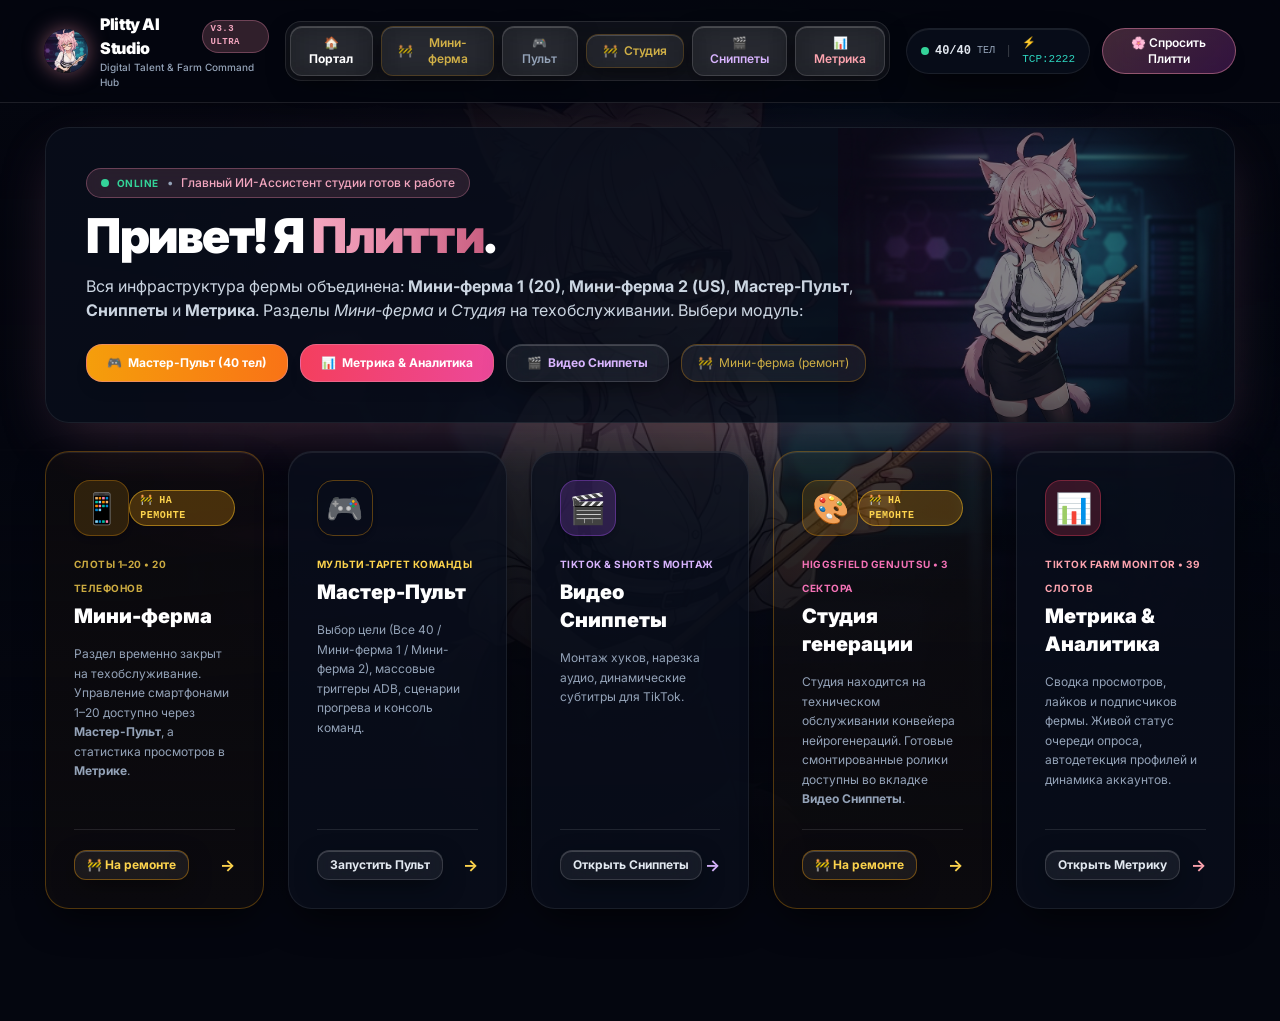
==== commit fbfa2882: "Update metrics snapshot to 106,720 views across 39 phones" ====
--- a/index.html
+++ b/index.html
@@ -3966,49 +3966,123 @@
 
     // Встроенный кэш реальных данных фермы (39 смартфонов)
     const DEFAULT_METRICS_SNAPSHOT = {
-  "timestamp": 1791003827.8256466,
-  "date_str": "2026-10-03 08:03:47",
-  "total_campaign_views": 24021,
-  "total_farm_views": 38741,
-  "total_jggl_videos_tracked": 113,
-  "total_account_videos_tracked": 215,
+  "timestamp": 1791032520.79769,
+  "date_str": "2026-10-03 16:02:00",
+  "total_campaign_views": 35759,
+  "total_farm_views": 106720,
+  "total_jggl_videos_tracked": 184,
+  "total_account_videos_tracked": 562,
   "slots": {
     "1": {
       "slot": 1,
       "serial": "R5GL52C3VAF",
       "handle": "@aimi.sato3",
       "followers": "1",
-      "likes": "77",
+      "likes": "78",
       "following": "0",
       "all_videos_views": [
-        77,
-        86,
-        404,
+        80,
+        94,
+        405,
         404,
         408,
-        157
+        157,
+        113,
+        76,
+        94,
+        75,
+        191,
+        184,
+        190,
+        161,
+        183,
+        86,
+        79,
+        66,
+        65,
+        168,
+        177,
+        192,
+        97,
+        149,
+        160,
+        197,
+        204,
+        194,
+        215,
+        197,
+        202,
+        203,
+        201,
+        110,
+        151,
+        122,
+        204,
+        220
       ],
       "jggl_views": [
-        77,
-        86,
-        404,
+        80,
+        94,
+        405,
         404,
         408,
-        157
+        157,
+        113,
+        76,
+        94,
+        75,
+        191,
+        184,
+        190,
+        161,
+        183,
+        86
       ],
       "jggl_expected_count": 16,
-      "total_account_views": 1536,
-      "total_jggl_views": 1536,
+      "total_account_views": 6474,
+      "total_jggl_views": 2901,
       "status": "ok",
       "all_videos_raw": [
-        "77",
-        "86",
-        "404",
+        "80",
+        "94",
+        "405",
         "404",
         "408",
-        "157"
-      ],
-      "jggl_post_count": 6
+        "157",
+        "113",
+        "76",
+        "94",
+        "75",
+        "191",
+        "184",
+        "190",
+        "161",
+        "183",
+        "86",
+        "79",
+        "66",
+        "65",
+        "168",
+        "177",
+        "192",
+        "97",
+        "149",
+        "160",
+        "197",
+        "204",
+        "194",
+        "215",
+        "197",
+        "202",
+        "203",
+        "201",
+        "110",
+        "151",
+        "122",
+        "204",
+        "220"
+      ],
+      "jggl_post_count": 16
     },
     "2": {
       "slot": 2,
@@ -4023,7 +4097,9 @@
         80,
         85,
         81,
-        78
+        78,
+        87,
+        85
       ],
       "jggl_views": [
         70,
@@ -4031,11 +4107,13 @@
         80,
         85,
         81,
-        78
+        78,
+        87,
+        85
       ],
       "jggl_expected_count": 15,
-      "total_account_views": 455,
-      "total_jggl_views": 455,
+      "total_account_views": 627,
+      "total_jggl_views": 627,
       "status": "ok",
       "all_videos_raw": [
         "70",
@@ -4043,9 +4121,11 @@
         "80",
         "85",
         "81",
-        "78"
-      ],
-      "jggl_post_count": 6
+        "78",
+        "87",
+        "85"
+      ],
+      "jggl_post_count": 8
     },
     "3": {
       "slot": 3,
@@ -4055,53 +4135,117 @@
       "likes": "0",
       "following": "0",
       "all_videos_views": [
-        76,
-        78,
+        83,
+        101,
         105,
         197,
         174,
         178,
         16,
         97,
-        552
+        552,
+        88,
+        86,
+        100,
+        547,
+        559,
+        106,
+        470,
+        97,
+        201,
+        551,
+        248,
+        87,
+        82,
+        99,
+        310,
+        183,
+        185,
+        160,
+        480,
+        111,
+        223,
+        377,
+        254,
+        182,
+        293,
+        505,
+        432,
+        405,
+        407,
+        214
       ],
       "jggl_views": [
-        76,
-        78,
+        83,
+        101,
         105,
         197,
         174,
         178,
         16,
         97,
-        552
+        552,
+        88,
+        86,
+        100,
+        547
       ],
       "jggl_expected_count": 13,
-      "total_account_views": 1473,
-      "total_jggl_views": 1473,
+      "total_account_views": 9545,
+      "total_jggl_views": 2324,
       "status": "ok",
       "all_videos_raw": [
-        "76",
-        "78",
+        "83",
+        "101",
         "105",
         "197",
         "174",
         "178",
         "16",
         "97",
-        "552"
-      ],
-      "jggl_post_count": 9
+        "552",
+        "88",
+        "86",
+        "100",
+        "547",
+        "559",
+        "106",
+        "470",
+        "97",
+        "201",
+        "551",
+        "248",
+        "87",
+        "82",
+        "99",
+        "310",
+        "183",
+        "185",
+        "160",
+        "480",
+        "111",
+        "223",
+        "377",
+        "254",
+        "182",
+        "293",
+        "505",
+        "432",
+        "405",
+        "407",
+        "214"
+      ],
+      "jggl_post_count": 13
     },
     "4": {
       "slot": 4,
       "serial": "R5GL522T2BT",
-      "handle": "@mira.lanskaya",
+      "handle": "@mira.lanskaya4",
       "followers": "0",
       "likes": "0",
       "following": "0",
       "all_videos_views": [
-        74,
+        89,
         76,
         142,
         156,
@@ -4110,7 +4254,7 @@
         165
       ],
       "jggl_views": [
-        74,
+        89,
         76,
         142,
         156,
@@ -4119,11 +4263,11 @@
         165
       ],
       "jggl_expected_count": 16,
-      "total_account_views": 774,
-      "total_jggl_views": 774,
+      "total_account_views": 789,
+      "total_jggl_views": 789,
       "status": "ok",
       "all_videos_raw": [
-        "74",
+        "89",
         "76",
         "142",
         "156",
@@ -4141,34 +4285,128 @@
       "likes": "134",
       "following": "0",
       "all_videos_views": [
-        80,
-        85,
-        462,
+        93,
+        97,
+        463,
         460,
         426,
-        275
+        275,
+        195,
+        181,
+        125,
+        198,
+        177,
+        168,
+        88,
+        191,
+        175,
+        101,
+        0,
+        178,
+        99,
+        89,
+        171,
+        170,
+        181,
+        184,
+        198,
+        76,
+        71,
+        85,
+        87,
+        2,
+        2,
+        160,
+        84,
+        198,
+        0,
+        187,
+        185,
+        203,
+        211,
+        217,
+        200,
+        162,
+        188,
+        78,
+        188,
+        194,
+        197,
+        192
       ],
       "jggl_views": [
-        80,
-        85,
-        462,
+        93,
+        97,
+        463,
         460,
         426,
-        275
+        275,
+        195,
+        181,
+        125,
+        198,
+        177,
+        168,
+        88,
+        191,
+        175,
+        101
       ],
       "jggl_expected_count": 16,
-      "total_account_views": 1788,
-      "total_jggl_views": 1788,
+      "total_account_views": 7850,
+      "total_jggl_views": 3413,
       "status": "ok",
       "all_videos_raw": [
-        "80",
-        "85",
-        "462",
+        "93",
+        "97",
+        "463",
         "460",
         "426",
-        "275"
-      ],
-      "jggl_post_count": 6
+        "275",
+        "195",
+        "181",
+        "125",
+        "198",
+        "177",
+        "168",
+        "88",
+        "191",
+        "175",
+        "101",
+        "0",
+        "178",
+        "99",
+        "89",
+        "171",
+        "170",
+        "181",
+        "184",
+        "198",
+        "76",
+        "71",
+        "85",
+        "87",
+        "2",
+        "2",
+        "160",
+        "84",
+        "198",
+        "0",
+        "187",
+        "185",
+        "203",
+        "211",
+        "217",
+        "200",
+        "162",
+        "188",
+        "78",
+        "188",
+        "194",
+        "197",
+        "192"
+      ],
+      "jggl_post_count": 16
     },
     "6": {
       "slot": 6,
@@ -4178,34 +4416,83 @@
       "likes": "99",
       "following": "0",
       "all_videos_views": [
-        0,
+        71,
         204,
         263,
         447,
         433,
-        366
+        366,
+        447,
+        434,
+        366,
+        87,
+        178,
+        189,
+        173,
+        167,
+        185,
+        170,
+        66,
+        164,
+        180,
+        176,
+        81,
+        182,
+        87,
+        207,
+        185,
+        198,
+        198,
+        95,
+        180
       ],
       "jggl_views": [
-        0,
+        71,
         204,
         263,
         447,
         433,
+        366,
+        447,
+        434,
         366
       ],
       "jggl_expected_count": 9,
-      "total_account_views": 1713,
-      "total_jggl_views": 1713,
+      "total_account_views": 6179,
+      "total_jggl_views": 3031,
       "status": "ok",
       "all_videos_raw": [
-        "0",
+        "71",
         "204",
         "263",
         "447",
         "433",
-        "366"
-      ],
-      "jggl_post_count": 6
+        "366",
+        "447",
+        "434",
+        "366",
+        "87",
+        "178",
+        "189",
+        "173",
+        "167",
+        "185",
+        "170",
+        "66",
+        "164",
+        "180",
+        "176",
+        "81",
+        "182",
+        "87",
+        "207",
+        "185",
+        "198",
+        "198",
+        "95",
+        "180"
+      ],
+      "jggl_post_count": 9
     },
     "7": {
       "slot": 7,
@@ -4215,34 +4502,37 @@
       "likes": "6",
       "following": "0",
       "all_videos_views": [
-        90,
-        91,
+        102,
+        119,
         137,
         152,
         159,
-        134
+        134,
+        131
       ],
       "jggl_views": [
-        90,
-        91,
+        102,
+        119,
         137,
         152,
         159,
-        134
+        134,
+        131
       ],
       "jggl_expected_count": 15,
-      "total_account_views": 763,
-      "total_jggl_views": 763,
+      "total_account_views": 934,
+      "total_jggl_views": 934,
       "status": "ok",
       "all_videos_raw": [
-        "90",
-        "91",
+        "102",
+        "119",
         "137",
         "152",
         "159",
-        "134"
-      ],
-      "jggl_post_count": 6
+        "134",
+        "131"
+      ],
+      "jggl_post_count": 7
     },
     "8": {
       "slot": 8,
@@ -4252,47 +4542,52 @@
       "likes": "0",
       "following": "0",
       "all_videos_views": [
-        77,
-        91,
+        94,
+        110,
         83,
         87,
         73,
-        211
+        211,
+        198
       ],
       "jggl_views": [
-        77,
-        91,
+        94,
+        110,
         83,
         87,
         73,
-        211
+        211,
+        198
       ],
       "jggl_expected_count": 16,
-      "total_account_views": 622,
-      "total_jggl_views": 622,
+      "total_account_views": 856,
+      "total_jggl_views": 856,
       "status": "ok",
       "all_videos_raw": [
-        "77",
-        "91",
+        "94",
+        "110",
         "83",
         "87",
         "73",
-        "211"
-      ],
-      "jggl_post_count": 6
+        "211",
+        "198"
+      ],
+      "jggl_post_count": 7
     },
     "9": {
       "slot": 9,
       "serial": "R5GL52M42SR",
       "handle": "@marta.bergman7",
       "followers": "4",
-      "likes": "68",
+      "likes": "74",
       "following": "0",
       "all_videos_views": [
-        165,
-        134,
-        186,
         149,
+        131,
+        176,
+        176,
+        192,
+        150,
         181,
         200,
         213,
@@ -4306,14 +4601,32 @@
         201
       ],
       "jggl_views": [
-        165,
-        134
+        149,
+        131
       ],
       "jggl_expected_count": 2,
-      "total_account_views": 2457,
-      "total_jggl_views": 299,
+      "total_account_views": 2797,
+      "total_jggl_views": 280,
       "status": "ok",
-      "all_videos_raw": [],
+      "all_videos_raw": [
+        "149",
+        "131",
+        "176",
+        "176",
+        "192",
+        "150",
+        "181",
+        "200",
+        "213",
+        "108",
+        "113",
+        "196",
+        "76",
+        "197",
+        "179",
+        "159",
+        "201"
+      ],
       "jggl_post_count": 2
     },
     "10": {
@@ -4329,7 +4642,21 @@
         180,
         190,
         171,
-        188
+        188,
+        182,
+        187,
+        111,
+        93,
+        157,
+        184,
+        168,
+        69,
+        190,
+        180,
+        192,
+        212,
+        195,
+        203
       ],
       "jggl_views": [
         97,
@@ -4339,7 +4666,7 @@
         171
       ],
       "jggl_expected_count": 5,
-      "total_account_views": 924,
+      "total_account_views": 3247,
       "total_jggl_views": 736,
       "status": "ok",
       "all_videos_raw": [
@@ -4348,7 +4675,21 @@
         "180",
         "190",
         "171",
-        "188"
+        "188",
+        "182",
+        "187",
+        "111",
+        "93",
+        "157",
+        "184",
+        "168",
+        "69",
+        "190",
+        "180",
+        "192",
+        "212",
+        "195",
+        "203"
       ],
       "jggl_post_count": 5
     },
@@ -4365,7 +4706,36 @@
         200,
         155,
         355,
-        79
+        79,
+        429,
+        411,
+        200,
+        156,
+        355,
+        79,
+        109,
+        174,
+        402,
+        379,
+        271,
+        81,
+        239,
+        428,
+        139,
+        124,
+        103,
+        85,
+        73,
+        395,
+        427,
+        265,
+        393,
+        383,
+        372,
+        329,
+        360,
+        470,
+        0
       ],
       "jggl_views": [
         424,
@@ -4373,11 +4743,17 @@
         200,
         155,
         355,
+        79,
+        429,
+        411,
+        200,
+        156,
+        355,
         79
       ],
       "jggl_expected_count": 12,
-      "total_account_views": 1564,
-      "total_jggl_views": 1564,
+      "total_account_views": 9195,
+      "total_jggl_views": 3194,
       "status": "ok",
       "all_videos_raw": [
         "424",
@@ -4385,9 +4761,38 @@
         "200",
         "155",
         "355",
-        "79"
-      ],
-      "jggl_post_count": 6
+        "79",
+        "429",
+        "411",
+        "200",
+        "156",
+        "355",
+        "79",
+        "109",
+        "174",
+        "402",
+        "379",
+        "271",
+        "81",
+        "239",
+        "428",
+        "139",
+        "124",
+        "103",
+        "85",
+        "73",
+        "395",
+        "427",
+        "265",
+        "393",
+        "383",
+        "372",
+        "329",
+        "360",
+        "470",
+        "0"
+      ],
+      "jggl_post_count": 12
     },
     "12": {
       "slot": 12,
@@ -4397,34 +4802,127 @@
       "likes": "164",
       "following": "0",
       "all_videos_views": [
-        407,
+        415,
         382,
         216,
         422,
-        426,
-        416
+        427,
+        416,
+        469,
+        84,
+        162,
+        81,
+        111,
+        146,
+        144,
+        148,
+        133,
+        83,
+        102,
+        120,
+        134,
+        137,
+        128,
+        148,
+        131,
+        89,
+        156,
+        145,
+        0,
+        7,
+        148,
+        70,
+        131,
+        157,
+        1,
+        121,
+        3,
+        105,
+        232,
+        246,
+        217,
+        307,
+        329,
+        766,
+        286,
+        455,
+        271,
+        0,
+        334
       ],
       "jggl_views": [
-        407,
+        415,
         382,
         216,
         422,
-        426,
-        416
+        427,
+        416,
+        469,
+        84,
+        162,
+        81,
+        111,
+        146,
+        144,
+        148,
+        133,
+        83,
+        102
       ],
       "jggl_expected_count": 17,
-      "total_account_views": 2269,
-      "total_jggl_views": 2269,
+      "total_account_views": 9315,
+      "total_jggl_views": 3941,
       "status": "ok",
       "all_videos_raw": [
-        "407",
+        "415",
         "382",
         "216",
         "422",
-        "426",
-        "416"
-      ],
-      "jggl_post_count": 6
+        "427",
+        "416",
+        "469",
+        "84",
+        "162",
+        "81",
+        "111",
+        "146",
+        "144",
+        "148",
+        "133",
+        "83",
+        "102",
+        "120",
+        "134",
+        "137",
+        "128",
+        "148",
+        "131",
+        "89",
+        "156",
+        "145",
+        "0",
+        "7",
+        "148",
+        "70",
+        "131",
+        "157",
+        "1",
+        "121",
+        "3",
+        "105",
+        "232",
+        "246",
+        "217",
+        "307",
+        "329",
+        "766",
+        "286",
+        "455",
+        "271",
+        "0",
+        "334"
+      ],
+      "jggl_post_count": 17
     },
     "13": {
       "slot": 13,
@@ -4439,7 +4937,22 @@
         66,
         187,
         213,
-        113
+        113,
+        142,
+        87,
+        124,
+        359,
+        99,
+        239,
+        353,
+        398,
+        143,
+        149,
+        354,
+        254,
+        412,
+        429,
+        419
       ],
       "jggl_views": [
         453,
@@ -4449,7 +4962,7 @@
         213
       ],
       "jggl_expected_count": 5,
-      "total_account_views": 1400,
+      "total_account_views": 5361,
       "total_jggl_views": 1287,
       "status": "ok",
       "all_videos_raw": [
@@ -4458,7 +4971,22 @@
         "66",
         "187",
         "213",
-        "113"
+        "113",
+        "142",
+        "87",
+        "124",
+        "359",
+        "99",
+        "239",
+        "353",
+        "398",
+        "143",
+        "149",
+        "354",
+        "254",
+        "412",
+        "429",
+        "419"
       ],
       "jggl_post_count": 5
     },
@@ -4475,14 +5003,31 @@
         422,
         496,
         441,
-        111
+        111,
+        497,
+        441,
+        111,
+        383,
+        281,
+        419,
+        428,
+        410,
+        434,
+        402,
+        333,
+        102,
+        0,
+        0,
+        0,
+        0,
+        0
       ],
       "jggl_views": [
         231,
         421
       ],
       "jggl_expected_count": 2,
-      "total_account_views": 2122,
+      "total_account_views": 6363,
       "total_jggl_views": 652,
       "status": "ok",
       "all_videos_raw": [
@@ -4491,7 +5036,24 @@
         "422",
         "496",
         "441",
-        "111"
+        "111",
+        "497",
+        "441",
+        "111",
+        "383",
+        "281",
+        "419",
+        "428",
+        "410",
+        "434",
+        "402",
+        "333",
+        "102",
+        "0",
+        "0",
+        "0",
+        "0",
+        "0"
       ],
       "jggl_post_count": 2
     },
@@ -4503,32 +5065,48 @@
       "likes": "0",
       "following": "0",
       "all_videos_views": [
-        395,
-        176,
+        401,
+        426,
+        483,
+        455,
+        109,
+        333,
+        289,
+        451,
+        170,
+        144,
+        274,
+        285,
+        444,
+        339
+      ],
+      "jggl_views": [
+        401,
+        426,
         483,
         455,
         109,
         333
       ],
-      "jggl_views": [
-        395,
-        176,
-        483,
-        455,
-        109,
-        333
-      ],
       "jggl_expected_count": 6,
-      "total_account_views": 1951,
-      "total_jggl_views": 1951,
+      "total_account_views": 4603,
+      "total_jggl_views": 2207,
       "status": "ok",
       "all_videos_raw": [
-        "395",
-        "176",
+        "401",
+        "426",
         "483",
         "455",
         "109",
-        "333"
+        "333",
+        "289",
+        "451",
+        "170",
+        "144",
+        "274",
+        "285",
+        "444",
+        "339"
       ],
       "jggl_post_count": 6
     },
@@ -4540,50 +5118,145 @@
       "likes": "95",
       "following": "0",
       "all_videos_views": [
-        156,
-        129,
+        157,
+        149,
         149,
         275,
         292,
-        119
+        119,
+        78,
+        80,
+        95,
+        85,
+        77,
+        220,
+        202,
+        0,
+        76,
+        214,
+        145,
+        78,
+        161,
+        194,
+        126,
+        331,
+        328,
+        81,
+        380,
+        5,
+        3,
+        430,
+        8,
+        99,
+        87,
+        89,
+        7,
+        3,
+        257,
+        287,
+        81,
+        288,
+        184,
+        190,
+        215,
+        231,
+        330,
+        288,
+        96,
+        671
       ],
       "jggl_views": [
-        156,
-        129,
+        157,
+        149,
         149,
         275,
         292,
-        119
+        119,
+        78,
+        80,
+        95,
+        85,
+        77,
+        220,
+        202,
+        0,
+        76,
+        214,
+        145,
+        78,
+        161
       ],
       "jggl_expected_count": 19,
-      "total_account_views": 1120,
-      "total_jggl_views": 1120,
+      "total_account_views": 7941,
+      "total_jggl_views": 2652,
       "status": "ok",
       "all_videos_raw": [
-        "156",
-        "129",
+        "157",
+        "149",
         "149",
         "275",
         "292",
-        "119"
-      ],
-      "jggl_post_count": 6
+        "119",
+        "78",
+        "80",
+        "95",
+        "85",
+        "77",
+        "220",
+        "202",
+        "0",
+        "76",
+        "214",
+        "145",
+        "78",
+        "161",
+        "194",
+        "126",
+        "331",
+        "328",
+        "81",
+        "380",
+        "5",
+        "3",
+        "430",
+        "8",
+        "99",
+        "87",
+        "89",
+        "7",
+        "3",
+        "257",
+        "287",
+        "81",
+        "288",
+        "184",
+        "190",
+        "215",
+        "231",
+        "330",
+        "288",
+        "96",
+        "671"
+      ],
+      "jggl_post_count": 19
     },
     "18": {
       "slot": 18,
       "serial": "R5GL52C3P5D",
       "handle": "@quinndavis45",
       "followers": "0",
-      "likes": "86",
+      "likes": "96",
       "following": "2",
       "all_videos_views": [
-        139,
-        462,
-        392,
-        84,
-        373,
+        407,
+        41,
+        231,
+        464,
+        393,
+        86,
+        374,
         97,
-        460,
+        465,
         272,
         252,
         410,
@@ -4593,15 +5266,32 @@
         0
       ],
       "jggl_views": [
-        139,
-        462,
-        392
+        407,
+        41,
+        231
       ],
       "jggl_expected_count": 3,
-      "total_account_views": 3585,
-      "total_jggl_views": 993,
+      "total_account_views": 4136,
+      "total_jggl_views": 679,
       "status": "ok",
-      "all_videos_raw": [],
+      "all_videos_raw": [
+        "407",
+        "41",
+        "231",
+        "464",
+        "393",
+        "86",
+        "374",
+        "97",
+        "465",
+        "272",
+        "252",
+        "410",
+        "85",
+        "84",
+        "475",
+        "0"
+      ],
       "jggl_post_count": 3
     },
     "19": {
@@ -4609,16 +5299,18 @@
       "serial": "R5GL2217YQP",
       "handle": "@maner.alaew",
       "followers": "9",
-      "likes": "175",
+      "likes": "196",
       "following": "0",
       "all_videos_views": [
+        426,
+        346,
+        472,
         470,
-        469,
         424,
         80,
-        426,
+        427,
         96,
-        77,
+        78,
         79,
         255,
         160,
@@ -4627,7 +5319,7 @@
         246,
         204,
         171,
-        434,
+        436,
         227,
         181,
         161,
@@ -4638,22 +5330,54 @@
         65,
         0,
         340,
-        414,
+        415,
         173,
         0
       ],
       "jggl_views": [
+        426,
+        346,
+        472,
         470,
-        469,
-        424,
-        80,
-        426
+        424
       ],
       "jggl_expected_count": 5,
-      "total_account_views": 6791,
-      "total_jggl_views": 1869,
+      "total_account_views": 7571,
+      "total_jggl_views": 2138,
       "status": "ok",
-      "all_videos_raw": [],
+      "all_videos_raw": [
+        "426",
+        "346",
+        "472",
+        "470",
+        "424",
+        "80",
+        "427",
+        "96",
+        "78",
+        "79",
+        "255",
+        "160",
+        "205",
+        "400",
+        "246",
+        "204",
+        "171",
+        "436",
+        "227",
+        "181",
+        "161",
+        "307",
+        "416",
+        "140",
+        "171",
+        "65",
+        "0",
+        "340",
+        "415",
+        "173",
+        "0"
+      ],
       "jggl_post_count": 5
     },
     "20": {
@@ -4661,34 +5385,84 @@
       "serial": "R5GL52C1SEW",
       "handle": "@casey.smith123",
       "followers": "9",
-      "likes": "121",
+      "likes": "122",
       "following": "1",
       "all_videos_views": [
+        414,
+        406,
+        434,
+        427,
+        385,
+        97,
+        278,
+        90,
+        299,
+        181,
+        91,
+        91,
         286,
-        395,
+        347,
+        209,
+        238,
+        81,
+        215,
+        311,
+        262,
+        284,
+        223,
+        235,
+        311,
+        427,
+        86,
+        297,
+        174,
+        88,
+        93,
+        1
+      ],
+      "jggl_views": [
+        414,
+        406,
         434,
-        426,
-        385,
-        97
-      ],
-      "jggl_views": [
-        286,
-        395,
-        434,
-        426,
+        427,
         385
       ],
       "jggl_expected_count": 5,
-      "total_account_views": 2023,
-      "total_jggl_views": 1926,
+      "total_account_views": 7361,
+      "total_jggl_views": 2066,
       "status": "ok",
       "all_videos_raw": [
+        "414",
+        "406",
+        "434",
+        "427",
+        "385",
+        "97",
+        "278",
+        "90",
+        "299",
+        "181",
+        "91",
+        "91",
         "286",
-        "395",
-        "434",
-        "426",
-        "385",
-        "97"
+        "347",
+        "209",
+        "238",
+        "81",
+        "215",
+        "311",
+        "262",
+        "284",
+        "223",
+        "235",
+        "311",
+        "427",
+        "86",
+        "297",
+        "174",
+        "88",
+        "93",
+        "1"
       ],
       "jggl_post_count": 5
     },
@@ -4700,23 +5474,23 @@
       "likes": "4",
       "following": "0",
       "all_videos_views": [
-        0,
-        50,
-        112,
+        132,
+        72,
+        116,
         43,
         103
       ],
       "jggl_views": [
-        0
+        132
       ],
       "jggl_expected_count": 1,
-      "total_account_views": 308,
-      "total_jggl_views": 0,
+      "total_account_views": 466,
+      "total_jggl_views": 132,
       "status": "ok",
       "all_videos_raw": [
-        "0",
-        "50",
-        "112",
+        "132",
+        "72",
+        "116",
         "43",
         "103"
       ],
@@ -4727,26 +5501,32 @@
       "serial": "R5GL447XS0F",
       "handle": "@michael.brennan440",
       "followers": "0",
-      "likes": "13",
+      "likes": "17",
       "following": "0",
       "all_videos_views": [
-        0,
-        61,
+        269,
+        145,
         256,
-        916
+        916,
+        269,
+        251,
+        256
       ],
       "jggl_views": [
-        0
+        269
       ],
       "jggl_expected_count": 1,
-      "total_account_views": 1233,
-      "total_jggl_views": 0,
+      "total_account_views": 2362,
+      "total_jggl_views": 269,
       "status": "ok",
       "all_videos_raw": [
-        "0",
-        "61",
+        "269",
+        "145",
         "256",
-        "916"
+        "916",
+        "269",
+        "251",
+        "256"
       ],
       "jggl_post_count": 1
     },
@@ -4755,30 +5535,30 @@
       "serial": "R5GL52C6AQJ",
       "handle": "@davidcaldwell329",
       "followers": "0",
-      "likes": "3",
+      "likes": "15",
       "following": "0",
       "all_videos_views": [
-        0,
-        54,
+        92,
+        309,
         16,
         92,
-        2,
-        5
+        5,
+        6
       ],
       "jggl_views": [
-        0
+        92
       ],
       "jggl_expected_count": 1,
-      "total_account_views": 169,
-      "total_jggl_views": 0,
+      "total_account_views": 520,
+      "total_jggl_views": 92,
       "status": "ok",
       "all_videos_raw": [
-        "0",
-        "54",
+        "92",
+        "309",
         "16",
         "92",
-        "2",
-        "5"
+        "5",
+        "6"
       ],
       "jggl_post_count": 1
     },
@@ -4790,21 +5570,21 @@
       "likes": "0",
       "following": "0",
       "all_videos_views": [
-        7,
-        14,
+        15,
+        17,
         26,
         94
       ],
       "jggl_views": [
-        7
+        15
       ],
       "jggl_expected_count": 1,
-      "total_account_views": 141,
-      "total_jggl_views": 7,
+      "total_account_views": 152,
+      "total_jggl_views": 15,
       "status": "ok",
       "all_videos_raw": [
-        "7",
-        "14",
+        "15",
+        "17",
         "26",
         "94"
       ],
@@ -4818,8 +5598,8 @@
       "likes": "2",
       "following": "0",
       "all_videos_views": [
-        105,
-        51,
+        111,
+        54,
         110,
         41,
         96,
@@ -4827,15 +5607,15 @@
         0
       ],
       "jggl_views": [
-        105
+        111
       ],
       "jggl_expected_count": 1,
-      "total_account_views": 424,
-      "total_jggl_views": 105,
+      "total_account_views": 433,
+      "total_jggl_views": 111,
       "status": "ok",
       "all_videos_raw": [
-        "105",
-        "51",
+        "111",
+        "54",
         "110",
         "41",
         "96",
@@ -4847,13 +5627,13 @@
     "26": {
       "slot": 26,
       "serial": "R5GL52C1Q6H",
-      "handle": "@john.murphy429",
+      "handle": "@daniel.whitaker33",
       "followers": "0",
-      "likes": "0",
+      "likes": "4",
       "following": "0",
       "all_videos_views": [
-        60,
-        31,
+        80,
+        35,
         1,
         1,
         90,
@@ -4861,15 +5641,15 @@
         1
       ],
       "jggl_views": [
-        60
+        80
       ],
       "jggl_expected_count": 1,
-      "total_account_views": 194,
-      "total_jggl_views": 60,
+      "total_account_views": 218,
+      "total_jggl_views": 80,
       "status": "ok",
       "all_videos_raw": [
-        "60",
-        "31",
+        "80",
+        "35",
         "1",
         "1",
         "90",
@@ -4883,28 +5663,28 @@
       "serial": "R5GL2217RWW",
       "handle": "@matthew.langford85",
       "followers": "0",
-      "likes": "1",
+      "likes": "3",
       "following": "0",
       "all_videos_views": [
-        0,
-        0,
-        119,
+        121,
+        2,
+        123,
         94,
         134,
         0,
         92
       ],
       "jggl_views": [
-        0
+        121
       ],
       "jggl_expected_count": 1,
-      "total_account_views": 439,
-      "total_jggl_views": 0,
+      "total_account_views": 566,
+      "total_jggl_views": 121,
       "status": "ok",
       "all_videos_raw": [
-        "0",
-        "0",
-        "119",
+        "121",
+        "2",
+        "123",
         "94",
         "134",
         "0",
@@ -4920,27 +5700,29 @@
       "likes": "0",
       "following": "0",
       "all_videos_views": [
-        0,
-        92,
+        57,
+        114,
         1,
         0,
         4,
-        87
+        87,
+        7
       ],
       "jggl_views": [
-        0
+        57
       ],
       "jggl_expected_count": 1,
-      "total_account_views": 184,
-      "total_jggl_views": 0,
+      "total_account_views": 270,
+      "total_jggl_views": 57,
       "status": "ok",
       "all_videos_raw": [
-        "0",
-        "92",
+        "57",
+        "114",
         "1",
         "0",
         "4",
-        "87"
+        "87",
+        "7"
       ],
       "jggl_post_count": 1
     },
@@ -4952,25 +5734,27 @@
       "likes": "2",
       "following": "0",
       "all_videos_views": [
-        59,
+        72,
         18,
         57,
         100,
-        0
+        0,
+        6
       ],
       "jggl_views": [
-        59
+        72
       ],
       "jggl_expected_count": 1,
-      "total_account_views": 234,
-      "total_jggl_views": 59,
+      "total_account_views": 253,
+      "total_jggl_views": 72,
       "status": "ok",
       "all_videos_raw": [
-        "59",
+        "72",
         "18",
         "57",
         "100",
-        "0"
+        "0",
+        "6"
       ],
       "jggl_post_count": 1
     },
@@ -4979,6079 +5763,267 @@
       "serial": "R5GL52C5JPT",
       "handle": "@ryan.coleman58",
       "followers": "0",
+      "likes": "1",
+      "following": "0",
+      "all_videos_views": [
+        24,
+        95,
+        7,
+        7,
+        13,
+        2,
+        24
+      ],
+      "jggl_views": [
+        24
+      ],
+      "jggl_expected_count": 1,
+      "total_account_views": 172,
+      "total_jggl_views": 24,
+      "status": "ok",
+      "all_videos_raw": [
+        "24",
+        "95",
+        "7",
+        "7",
+        "13",
+        "2",
+        "24"
+      ],
+      "jggl_post_count": 1
+    },
+    "31": {
+      "slot": 31,
+      "serial": "R5GL142KWYP",
+      "handle": "@brandon.vaughn077",
+      "followers": "0",
       "likes": "0",
       "following": "0",
       "all_videos_views": [
-        0,
-        57,
-        7,
-        7,
-        13,
-        1
+        9
       ],
       "jggl_views": [
-        0
+        9
       ],
       "jggl_expected_count": 1,
-      "total_account_views": 85,
-      "total_jggl_views": 0,
+      "total_account_views": 9,
+      "total_jggl_views": 9,
       "status": "ok",
       "all_videos_raw": [
+        "9"
+      ],
+      "jggl_post_count": 1
+    },
+    "32": {
+      "slot": 32,
+      "serial": "R5GL52C74XV",
+      "handle": "@justin.hollis3",
+      "followers": "0",
+      "likes": "0",
+      "following": "0",
+      "all_videos_views": [
+        2,
+        4
+      ],
+      "jggl_views": [
+        2
+      ],
+      "jggl_expected_count": 1,
+      "total_account_views": 6,
+      "total_jggl_views": 2,
+      "status": "ok",
+      "all_videos_raw": [
+        "2",
+        "4"
+      ],
+      "jggl_post_count": 1
+    },
+    "33": {
+      "slot": 33,
+      "serial": "R5GL50AKDPP",
+      "handle": "@eric.landry127",
+      "followers": "0",
+      "likes": "0",
+      "following": "0",
+      "all_videos_views": [
+        22
+      ],
+      "jggl_views": [
+        22
+      ],
+      "jggl_expected_count": 1,
+      "total_account_views": 22,
+      "total_jggl_views": 22,
+      "status": "ok",
+      "all_videos_raw": [
+        "22"
+      ],
+      "jggl_post_count": 1
+    },
+    "34": {
+      "slot": 34,
+      "serial": "R5GYB0707GN",
+      "handle": "@kevin.ashford03",
+      "followers": "0",
+      "likes": "0",
+      "following": "0",
+      "all_videos_views": [
+        1
+      ],
+      "jggl_views": [
+        1
+      ],
+      "jggl_expected_count": 1,
+      "total_account_views": 1,
+      "total_jggl_views": 1,
+      "status": "ok",
+      "all_videos_raw": [
+        "1"
+      ],
+      "jggl_post_count": 1
+    },
+    "35": {
+      "slot": 35,
+      "serial": "R5GL2217XHM",
+      "handle": "@robert.fletcher39",
+      "followers": "0",
+      "likes": "0",
+      "following": "0",
+      "all_videos_views": [
+        5,
+        0,
+        2
+      ],
+      "jggl_views": [
+        5
+      ],
+      "jggl_expected_count": 1,
+      "total_account_views": 7,
+      "total_jggl_views": 5,
+      "status": "ok",
+      "all_videos_raw": [
+        "5",
         "0",
-        "57",
-        "7",
-        "7",
-        "13",
-        "1"
+        "2"
+      ],
+      "jggl_post_count": 1
+    },
+    "36": {
+      "slot": 36,
+      "serial": "R5GL52C5K4A",
+      "handle": "@nathan.pierce03",
+      "followers": "0",
+      "likes": "0",
+      "following": "0",
+      "all_videos_views": [
+        24
+      ],
+      "jggl_views": [
+        24
+      ],
+      "jggl_expected_count": 1,
+      "total_account_views": 24,
+      "total_jggl_views": 24,
+      "status": "ok",
+      "all_videos_raw": [
+        "24"
+      ],
+      "jggl_post_count": 1
+    },
+    "37": {
+      "slot": 37,
+      "serial": "R5GL447ZMZD",
+      "handle": "@scott.malone396",
+      "followers": "0",
+      "likes": "0",
+      "following": "0",
+      "all_videos_views": [
+        3,
+        24,
+        55
+      ],
+      "jggl_views": [
+        3
+      ],
+      "jggl_expected_count": 1,
+      "total_account_views": 82,
+      "total_jggl_views": 3,
+      "status": "ok",
+      "all_videos_raw": [
+        "3",
+        "24",
+        "55"
+      ],
+      "jggl_post_count": 1
+    },
+    "38": {
+      "slot": 38,
+      "serial": "R5GL50AL5HT",
+      "handle": "@gregory.baxter09",
+      "followers": "0",
+      "likes": "0",
+      "following": "0",
+      "all_videos_views": [
+        3
+      ],
+      "jggl_views": [
+        3
+      ],
+      "jggl_expected_count": 1,
+      "total_account_views": 3,
+      "total_jggl_views": 3,
+      "status": "ok",
+      "all_videos_raw": [
+        "3"
+      ],
+      "jggl_post_count": 1
+    },
+    "39": {
+      "slot": 39,
+      "serial": "R5GL221829V",
+      "handle": "@patrick.donovan41",
+      "followers": "0",
+      "likes": "0",
+      "following": "0",
+      "all_videos_views": [
+        2
+      ],
+      "jggl_views": [
+        2
+      ],
+      "jggl_expected_count": 1,
+      "total_account_views": 2,
+      "total_jggl_views": 2,
+      "status": "ok",
+      "all_videos_raw": [
+        "2"
+      ],
+      "jggl_post_count": 1
+    },
+    "40": {
+      "slot": 40,
+      "serial": "R5GL516ND2Z",
+      "handle": "@steven.kirkland75",
+      "followers": "0",
+      "likes": "0",
+      "following": "0",
+      "all_videos_views": [
+        8
+      ],
+      "jggl_views": [
+        8
+      ],
+      "jggl_expected_count": 1,
+      "total_account_views": 8,
+      "total_jggl_views": 8,
+      "status": "ok",
+      "all_videos_raw": [
+        "8"
       ],
       "jggl_post_count": 1
     }
   }
-};
-
-    function setFarmCategory(cat) {
-      currentFarmCategory = cat;
-      ['all', '1', '2', '3', '4'].forEach(k => {
-        const btn = document.getElementById('farm-cat-' + k);
-        if (btn) {
-          if (String(k) === String(cat)) {
-            btn.className = 'farm-cat-btn px-4 py-2 rounded-xl text-xs font-bold text-white bg-white/20 border border-white/35 shadow-sm transition-all flex items-center gap-2';
-          } else {
-            btn.className = 'farm-cat-btn px-4 py-2 rounded-xl text-xs font-semibold text-slate-400 hover:text-white bg-white/5 border border-white/10 hover:bg-white/10 transition-all flex items-center gap-2';
-          }
-        }
-      });
-      renderMetricsDashboard();
-    }
-
-    async function initMetricsModule() {
-      await loadMetricsData();
-      checkActiveMetricsStatus();
-    }
-
-    async function loadMetricsData() {
-      try {
-        const res = await fetch(`${PLITTY_API_BASE}/api/metrics/latest`);
-        if (res.ok) {
-          metricsRawData = await res.json();
-        } else {
-          metricsRawData = DEFAULT_METRICS_SNAPSHOT;
-        }
-      } catch (e) {
-        metricsRawData = DEFAULT_METRICS_SNAPSHOT;
-      }
-      renderMetricsDashboard();
-    }
-
-    function renderMetricsDashboard() {
-      if (!metricsRawData) return;
-
-      const syncEl = document.getElementById('metrics-sync-time');
-      if (syncEl) syncEl.innerText = metricsRawData.date_str || 'Неизвестно';
-
-      const slots = metricsRawData.slots || {};
-      let totalViews = 0;
-      let totalVids = 0;
-      let totalLikes = 0;
-      let totalSubs = 0;
-      let activeSlotsCount = 0;
-
-      Object.values(slots).forEach(s => {
-        const slotNum = parseInt(s.slot, 10);
-        const farmId = slotNum <= 20 ? 1 : (slotNum <= 40 ? 2 : (slotNum <= 60 ? 3 : 4));
-        
-        if (currentFarmCategory === 'all' || String(currentFarmCategory) === String(farmId)) {
-          const v = (s.total_account_views !== undefined && s.total_account_views > 0)
-            ? s.total_account_views
-            : (s.total_jggl_views || s.total_views || 0);
-          const vd = s.all_videos_views && s.all_videos_views.length > 0
-            ? s.all_videos_views.length
-            : (s.jggl_post_count || s.total_videos || 0);
-          
-          totalViews += v;
-          totalVids += vd;
-          totalLikes += parseInt(s.likes || 0, 10);
-          totalSubs += parseInt(s.followers || 0, 10);
-          activeSlotsCount++;
-        }
-      });
-
-      const avgViews = totalVids > 0 ? (totalViews / totalVids).toFixed(1) : '0';
-      const er = totalViews > 0 ? ((totalLikes / totalViews) * 100).toFixed(2) + '%' : '0.00%';
-
-      const viewsEl = document.getElementById('kpi-metrics-views');
-      if (viewsEl) viewsEl.innerText = totalViews.toLocaleString();
-
-      const likesEl = document.getElementById('kpi-metrics-likes');
-      if (likesEl) likesEl.innerText = totalLikes.toLocaleString();
-
-      const subsEl = document.getElementById('kpi-metrics-subs');
-      if (subsEl) subsEl.innerText = totalSubs.toLocaleString();
-
-      const erEl = document.getElementById('kpi-metrics-er');
-      if (erEl) erEl.innerText = er;
-
-      const slotsCountEl = document.getElementById('kpi-metrics-slots-count');
-      if (slotsCountEl) {
-        if (currentFarmCategory === 'all') {
-          slotsCountEl.innerText = `${activeSlotsCount} слотов (Все фермы)`;
-        } else if (String(currentFarmCategory) === '1') {
-          slotsCountEl.innerText = `${activeSlotsCount} слотов (Мини-ферма 1)`;
-        } else if (String(currentFarmCategory) === '2') {
-          slotsCountEl.innerText = `${activeSlotsCount} слотов (Мини-ферма 2)`;
-        } else if (String(currentFarmCategory) === '3') {
-          slotsCountEl.innerText = `${activeSlotsCount} слотов (Мини-ферма 3)`;
-        } else if (String(currentFarmCategory) === '4') {
-          slotsCountEl.innerText = `${activeSlotsCount} слотов (Мини-ферма 4)`;
-        }
-      }
-
-      const onlineEl = document.getElementById('kpi-metrics-online');
-      if (onlineEl) {
-        if (currentFarmCategory === 'all') onlineEl.innerText = `${activeSlotsCount} / ${activeSlotsCount}`;
-        else onlineEl.innerText = `${activeSlotsCount} онлайн`;
-      }
-
-      renderMetricsSlots();
-    }
-
-    function setMetricsFilter(flt) {
-      currentMetricsFilter = flt;
-      ['all', 'top', 'mid', 'low', 'zero'].forEach(k => {
-        const btn = document.getElementById('mflt-' + k);
-        if (btn) {
-          if (k === flt) {
-            btn.className = 'glass-btn px-3.5 py-1.5 rounded-xl text-xs font-bold text-white bg-white/20 border-white/40 shadow-sm';
-          } else {
-            btn.className = 'glass-btn px-3.5 py-1.5 rounded-xl text-xs font-semibold text-slate-400 hover:text-white';
-          }
-        }
-      });
-      renderMetricsSlots();
-    }
-
-    function renderMetricsSlots() {
-      const container = document.getElementById('metrics-slots-container');
-      if (!container || !metricsRawData) return;
-
-      const sortVal = document.getElementById('metrics-sort-select') ? document.getElementById('metrics-sort-select').value : 'slot_asc';
-      const slotsObj = metricsRawData.slots || {};
-
-      let items = Object.values(slotsObj).map(s => {
-        const slotNum = parseInt(s.slot, 10);
-        const views = (s.total_account_views !== undefined && s.total_account_views > 0)
-          ? s.total_account_views
-          : (s.total_jggl_views || s.total_views || 0);
-        const vids = s.all_videos_views && s.all_videos_views.length > 0
-          ? s.all_videos_views.length
-          : (s.jggl_post_count || s.total_videos || 0);
-        const history = s.all_videos_views || [];
-        const likes = parseInt(s.likes || 0, 10);
-        const subs = parseInt(s.followers || 0, 10);
-        const peak = history.length > 0 ? Math.max(...history) : 0;
-        const farmId = slotNum <= 20 ? 1 : (slotNum <= 40 ? 2 : (slotNum <= 60 ? 3 : 4));
-        
-        return {
-          slot: slotNum,
-          farmId: farmId,
-          serial: s.serial || '',
-          handle: s.handle || `@slot_${slotNum}`,
-          views: views,
-          vids: vids,
-          likes: likes,
-          subs: subs,
-          peak: peak,
-          history: history,
-          status: s.status || 'ok',
-          isImmune: false
-        };
-      });
-
-      // Always inject Slot 15 if missing
-      if (!items.find(it => it.slot === 15)) {
-        items.push({
-          slot: 15,
-          farmId: 1,
-          serial: "R5GL12V22NX",
-          handle: "@KeiraStove (CommandCenter)",
-          views: 0,
-          vids: 0,
-          likes: 0,
-          subs: 0,
-          peak: 0,
-          history: [],
-          status: "immune",
-          isImmune: true
-        });
-      }
-
-      // Update badge count
-      const allCountEl = document.getElementById('mflt-cnt-all');
-      if (allCountEl) allCountEl.innerText = items.filter(it => !it.isImmune).length;
-
-      // Filter by Farm Category if selected
-      let farmFiltered = items;
-      if (currentFarmCategory !== 'all') {
-        farmFiltered = items.filter(it => it.farmId === parseInt(currentFarmCategory, 10));
-      }
-
-      // Filter by Performance
-      let filtered = farmFiltered.filter(item => {
-        if (item.isImmune) return true;
-        if (currentMetricsFilter === 'top') return item.views >= 3000;
-        if (currentMetricsFilter === 'mid') return item.views >= 1000 && item.views < 3000;
-        if (currentMetricsFilter === 'low') return item.views > 0 && item.views < 1000;
-        if (currentMetricsFilter === 'zero') return item.views === 0;
-        return true;
-      });
-
-      // Sort
-      filtered.sort((a, b) => {
-        if (sortVal === 'slot_asc') return a.slot - b.slot;
-        if (sortVal === 'views_desc') {
-          if (a.isImmune) return 1;
-          if (b.isImmune) return -1;
-          return b.views - a.views;
-        }
-        if (sortVal === 'views_asc') {
-          if (a.isImmune) return 1;
-          if (b.isImmune) return -1;
-          return a.views - b.views;
-        }
-        if (sortVal === 'likes_desc') return b.likes - a.likes;
-        if (sortVal === 'vids_desc') return b.vids - a.vids;
-        return a.slot - b.slot;
-      });
-
-      // Helper card renderer
-      function renderCard(item) {
-        if (item.isImmune) {
-          return `
-            <div class="glass rounded-2xl px-4 py-3 relative overflow-hidden flex items-center justify-between gap-3 border border-amber-500/40 bg-amber-500/[0.07] shadow-md">
-              <div class="flex items-center gap-3 min-w-0">
-                <span class="w-9 h-9 rounded-xl bg-amber-500/25 border border-amber-500/50 flex items-center justify-center font-mono text-xs font-bold text-amber-300 shrink-0 shadow-sm">
-                  15 👑
-                </span>
-                <div class="min-w-0">
-                  <div class="flex items-center gap-2">
-                    <span class="font-bold text-sm text-amber-200 truncate">@KeiraStove</span>
-                    <span class="px-2 py-0.5 rounded-full text-[9px] font-bold bg-amber-500/20 text-amber-300 border border-amber-500/40 shrink-0">🛡️ IMMUNE LOCKED</span>
-                  </div>
-                  <div class="font-mono text-[10px] text-slate-400 truncate flex items-center gap-1.5 mt-0.5">
-                    <span class="text-slate-300">R5GL12V22NX</span>
-                    <span class="text-slate-600">•</span>
-                    <span class="text-amber-400/90 font-medium">Главный Пульт Plitty</span>
-                  </div>
-                </div>
-              </div>
-              <div class="flex items-center gap-3 shrink-0">
-                <div class="text-right">
-                  <div class="text-xs font-mono font-bold text-amber-300 uppercase">Изолирован</div>
-                  <div class="text-[9px] text-slate-400 uppercase tracking-wider font-semibold">100% Защита</div>
-                </div>
-              </div>
-            </div>
-          `;
-        }
-
-        const farmBadgeStyle = item.farmId === 1 
-          ? 'bg-blue-500/20 text-blue-300 border border-blue-500/30'
-          : (item.farmId === 2 
-            ? 'bg-purple-500/20 text-purple-300 border border-purple-500/30'
-            : (item.farmId === 3 
-              ? 'bg-emerald-500/20 text-emerald-300 border border-emerald-500/30'
-              : 'bg-amber-500/20 text-amber-300 border border-amber-500/30'));
-        
-        const farmBadgeText = item.farmId === 1 
-          ? '📱 Mini-1' 
-          : (item.farmId === 2 ? '🇺🇸 Mini-2' : (item.farmId === 3 ? '⚡ Mini-3' : '⚡ Mini-4'));
-
-        const statusBadge = item.views >= 3000 
-          ? '<span class="px-1.5 py-0.5 rounded-full text-[9px] font-bold bg-amber-500/20 text-amber-300 border border-amber-500/40 shrink-0">🔥 TOP</span>' 
-          : item.views === 0 
-          ? '<span class="px-1.5 py-0.5 rounded-full text-[9px] font-bold bg-rose-500/20 text-rose-300 border border-rose-500/40 shrink-0">⚠️ 0 видео</span>' 
-          : '<span class="px-1.5 py-0.5 rounded-full text-[9px] font-bold bg-emerald-500/20 text-emerald-300 border border-emerald-500/40 shrink-0">🟢 OK</span>';
-
-        return `
-          <div class="glass rounded-2xl px-4 py-3 relative overflow-hidden flex items-center justify-between gap-3 group hover:border-[var(--plitty-rose)]/50 transition-all border border-white/10">
-            <div class="flex items-center gap-3 min-w-0">
-              <span class="w-9 h-9 rounded-xl bg-white/10 border border-white/15 flex items-center justify-center font-mono text-xs font-bold text-slate-200 shrink-0 group-hover:scale-105 transition-transform">
-                ${item.slot < 10 ? '0' + item.slot : item.slot}
-              </span>
-              <div class="min-w-0">
-                <div class="flex items-center gap-2">
-                  <span class="font-bold text-sm text-white truncate">${item.handle}</span>
-                  <span class="px-1.5 py-0.5 rounded-md text-[9px] font-mono font-bold ${farmBadgeStyle}">
-                    ${farmBadgeText}
-                  </span>
-                  ${statusBadge}
-                </div>
-                <div class="font-mono text-[10px] text-slate-400 truncate flex items-center gap-1.5 mt-0.5">
-                  <span>${item.serial}</span>
-                  <span class="text-slate-600">•</span>
-                  <span class="text-slate-300 font-semibold">${item.vids} видео</span>
-                </div>
-              </div>
-            </div>
-            <div class="flex items-center gap-4 shrink-0">
-              <div class="text-right">
-                <div class="text-lg sm:text-xl font-black font-mono text-white tracking-tight">${item.views.toLocaleString()}</div>
-                <div class="text-[9px] text-slate-400 uppercase tracking-wider font-semibold">просмотров</div>
-              </div>
-              <div class="flex flex-col items-end gap-0.5 pl-3 border-l border-white/10 font-mono text-xs text-slate-300">
-                <div class="flex items-center gap-1.5" title="Лайки"><span class="text-slate-400 text-[10px]">❤️</span><b>${item.likes}</b></div>
-                <div class="flex items-center gap-1.5" title="Подписчики"><span class="text-slate-400 text-[10px]">👥</span><b>${item.subs}</b></div>
-              </div>
-            </div>
-          </div>
-        `;
-      }
-
-      // Функция распределения карточек строго ПО СТОЛБЦАМ:
-      // Столбец 1: 1, 2, 3...
-      // Столбец 2: следующий пул
-      // Столбец 3: следующий пул
-      function renderColumnOrderedGrid(cardItems) {
-        if (!cardItems || cardItems.length === 0) return '';
-        const n = cardItems.length;
-        const numCols = Math.min(3, Math.max(1, n));
-        const colSize = Math.ceil(n / numCols);
-        const cols = [];
-        for (let c = 0; c < numCols; c++) {
-          const slice = cardItems.slice(c * colSize, (c + 1) * colSize);
-          if (slice.length > 0) cols.push(slice);
-        }
-        return `
-          <div class="grid grid-cols-1 md:grid-cols-2 xl:grid-cols-3 gap-3 items-start">
-            ${cols.map(col => `
-              <div class="flex flex-col gap-3">
-                ${col.map(renderCard).join('')}
-              </div>
-            `).join('')}
-          </div>
-        `;
-      }
-
-      // Grouped view by default (all + slot_asc)
-      if (currentFarmCategory === 'all' && sortVal === 'slot_asc') {
-        const f1Items = filtered.filter(it => it.farmId === 1);
-        const f2Items = filtered.filter(it => it.farmId === 2);
-        const f3Items = filtered.filter(it => it.farmId === 3);
-        const f4Items = filtered.filter(it => it.farmId === 4);
-
-        const f1Views = f1Items.reduce((acc, cur) => acc + (cur.isImmune ? 0 : cur.views), 0);
-        const f2Views = f2Items.reduce((acc, cur) => acc + cur.views, 0);
-
-        let html = '';
-
-        // Section 1: Мини-Ферма 1 (Слоты 01–20)
-        html += `
-          <div class="space-y-3">
-            <div class="flex flex-wrap items-center justify-between gap-3 px-1 border-b border-white/10 pb-2">
-              <div class="flex items-center gap-2.5">
-                <span class="text-xl">📱</span>
-                <div>
-                  <h3 class="text-base font-black text-white">МИНИ-ФЕРМА 1: СЛОТЫ 01–20</h3>
-                  <p class="text-[11px] text-slate-400 font-mono">Базовый пул (10 танцовщиц + 4 штурмовика + 1 пульт + 5 QA)</p>
-                </div>
-                <span class="px-2 py-0.5 rounded-full text-[10px] font-mono font-bold bg-blue-500/20 text-blue-300 border border-blue-500/30">
-                  19 активных + 1 🛡️
-                </span>
-              </div>
-              <div class="text-xs font-mono text-slate-300 bg-white/5 px-3 py-1.5 rounded-xl border border-white/10">
-                Охват фермы: <b class="text-white">${f1Views.toLocaleString()}</b> views
-              </div>
-            </div>
-            ${renderColumnOrderedGrid(f1Items)}
-          </div>
-        `;
-
-        // Section 2: Мини-Ферма 2 (Слоты 21–40)
-        html += `
-          <div class="space-y-3 pt-4">
-            <div class="flex flex-wrap items-center justify-between gap-3 px-1 border-b border-white/10 pb-2">
-              <div class="flex items-center gap-2.5">
-                <span class="text-xl">🇺🇸</span>
-                <div>
-                  <h3 class="text-base font-black text-white">МИНИ-ФЕРМА 2: СЛОТЫ 21–40</h3>
-                  <p class="text-[11px] text-slate-400 font-mono">Samsung Galaxy A26 • v2rayNG US Proxy (tun0) • Регион: США</p>
-                </div>
-                <span class="px-2 py-0.5 rounded-full text-[10px] font-mono font-bold bg-purple-500/20 text-purple-300 border border-purple-500/30">
-                  20 смартфонов
-                </span>
-              </div>
-              <div class="text-xs font-mono text-slate-300 bg-white/5 px-3 py-1.5 rounded-xl border border-white/10">
-                Охват фермы: <b class="text-white">${f2Views.toLocaleString()}</b> views
-              </div>
-            </div>
-            ${renderColumnOrderedGrid(f2Items)}
-          </div>
-        `;
-
-        // Section 3: Мини-Ферма 3 (Слоты 41–60)
-        html += `
-          <div class="space-y-3 pt-4">
-            <div class="flex flex-wrap items-center justify-between gap-3 px-1 border-b border-white/10 pb-2">
-              <div class="flex items-center gap-2.5">
-                <span class="text-xl">⚡</span>
-                <div>
-                  <h3 class="text-base font-black text-white">МИНИ-ФЕРМА 3: СЛОТЫ 41–60</h3>
-                  <p class="text-[11px] text-slate-400 font-mono">Пул расширения на 20 смартфонов • Подключение сегодня</p>
-                </div>
-                <span class="px-2 py-0.5 rounded-full text-[10px] font-mono font-bold bg-emerald-500/20 text-emerald-300 border border-emerald-500/30">
-                  20 смартфонов (Готовность)
-                </span>
-              </div>
-              <div class="text-xs font-mono text-emerald-400 bg-emerald-500/10 px-3 py-1 rounded-xl border border-emerald-500/20">
-                🔌 Ожидает кабели USB
-              </div>
-            </div>
-            ${f3Items.length > 0 
-              ? renderColumnOrderedGrid(f3Items)
-              : `
-                <div class="glass rounded-2xl p-6 border-dashed border-emerald-500/30 text-center space-y-2">
-                  <div class="text-2xl">🔌 📱 ⚡</div>
-                  <div class="text-sm font-bold text-white">Мини-ферма 3 готова к приему 20 смартфонов (Слоты 41–60)</div>
-                  <p class="text-xs text-slate-400 max-w-lg mx-auto">
-                    Порты ADB и архитектура Plitty Vision настроены. Как только USB-хаб будет физически подключен, устройства автоматически отобразятся здесь.
-                  </p>
-                </div>
-              `
-            }
-          </div>
-        `;
-
-        // Section 4: Мини-Ферма 4 (Слоты 61–70)
-        html += `
-          <div class="space-y-3 pt-4">
-            <div class="flex flex-wrap items-center justify-between gap-3 px-1 border-b border-white/10 pb-2">
-              <div class="flex items-center gap-2.5">
-                <span class="text-xl">⚡</span>
-                <div>
-                  <h3 class="text-base font-black text-white">МИНИ-ФЕРМА 4: СЛОТЫ 61–70</h3>
-                  <p class="text-[11px] text-slate-400 font-mono">Пул расширения на 10 смартфонов • Подключение сегодня</p>
-                </div>
-                <span class="px-2 py-0.5 rounded-full text-[10px] font-mono font-bold bg-amber-500/20 text-amber-300 border border-amber-500/30">
-                  10 смартфонов (Готовность)
-                </span>
-              </div>
-              <div class="text-xs font-mono text-amber-400 bg-amber-500/10 px-3 py-1 rounded-xl border border-amber-500/20">
-                🔌 Ожидает кабели USB
-              </div>
-            </div>
-            ${f4Items.length > 0 
-              ? renderColumnOrderedGrid(f4Items)
-              : `
-                <div class="glass rounded-2xl p-6 border-dashed border-amber-500/30 text-center space-y-2">
-                  <div class="text-2xl">🔌 📱 ⚡</div>
-                  <div class="text-sm font-bold text-white">Мини-ферма 4 готова к приему 10 смартфонов (Слоты 61–70)</div>
-                  <p class="text-xs text-slate-400 max-w-lg mx-auto">
-                    Порты ADB и архитектура Plitty Vision настроены. Как только USB-хаб будет физически подключен, устройства автоматически отобразятся здесь.
-                  </p>
-                </div>
-              `
-            }
-          </div>
-        `;
-
-        container.innerHTML = html;
-      } else {
-        const titleMap = {
-          1: "📱 МИНИ-ФЕРМА 1: СЛОТЫ 01–20",
-          2: "🇺🇸 МИНИ-ФЕРМА 2: СЛОТЫ 21–40 (US Proxy)",
-          3: "⚡ МИНИ-ФЕРМА 3: СЛОТЫ 41–60 (Новый пул)",
-          4: "⚡ МИНИ-ФЕРМА 4: СЛОТЫ 61–70 (Новый пул)"
-        };
-        
-        let farmHeading = '';
-        if (currentFarmCategory !== 'all') {
-          farmHeading = `
-            <div class="flex items-center justify-between pb-3 border-b border-white/10">
-              <div class="text-sm font-black text-white uppercase tracking-wider">${titleMap[currentFarmCategory] || ''}</div>
-              <div class="text-xs font-mono text-slate-400">${filtered.length} слотов в выборке</div>
-            </div>
-          `;
-        }
-
-        if (filtered.length === 0) {
-          if (currentFarmCategory === 3 || currentFarmCategory === 4) {
-            container.innerHTML = `
-              ${farmHeading}
-              <div class="glass rounded-2xl p-8 border-dashed border-white/20 text-center space-y-3">
-                <div class="text-3xl">🔌</div>
-                <div class="text-base font-bold text-white">Ферма ожидает подключения кабелей USB</div>
-                <p class="text-xs text-slate-400 max-w-md mx-auto">
-                  Устройства еще не обнаружены в системе ADB. Как только кабели будут подключены, слот-менеджер автоматически зафиксирует их онлайн.
-                </p>
-              </div>
-            `;
-          } else {
-            container.innerHTML = `
-              ${farmHeading}
-              <div class="glass rounded-2xl p-8 text-center text-slate-400 text-xs">
-                Нет слотов, соответствующих выбранному фильтру
-              </div>
-            `;
-          }
-        } else {
-          container.innerHTML = `
-            ${farmHeading}
-            ${renderColumnOrderedGrid(filtered)}
-          `;
-        }
-      }
-    }
-
-    async function checkActiveMetricsStatus() {
-      try {
-        const res = await fetch(`${PLITTY_API_BASE}/api/metrics/status`);
-        if (res.ok) {
-          const status = await res.json();
-          if (status.is_running) {
-            startMetricsStatusPolling();
-          }
-        }
-      } catch (e) {}
-    }
-
-    async function triggerCollectMetrics() {
-      const btn = document.getElementById('metrics-collect-btn');
-      const btnText = document.getElementById('metrics-btn-text');
-      const btnIcon = document.getElementById('metrics-btn-icon');
-      const prog = document.getElementById('metrics-progress-container');
-
-      if (btn) btn.disabled = true;
-      if (btnText) btnText.innerText = 'Запуск опроса...';
-      if (btnIcon) btnIcon.innerText = '⏳';
-      if (prog) prog.classList.remove('hidden');
-
-      try {
-        const res = await fetch(`${PLITTY_API_BASE}/api/metrics/collect`, { method: 'POST' });
-        const data = await res.json();
-        showToast(data.message || 'Сбор запущен');
-        startMetricsStatusPolling();
-      } catch (err) {
-        showToast('Сервер оффлайн — запустите backend', 'error');
-        if (btn) btn.disabled = false;
-        if (btnText) btnText.innerText = 'Обновить метрики сейчас';
-        if (btnIcon) btnIcon.innerText = '⚡';
-      }
-    }
-
-    function startMetricsStatusPolling() {
-      if (metricsStatusTimer) clearInterval(metricsStatusTimer);
-      const prog = document.getElementById('metrics-progress-container');
-      const bar = document.getElementById('metrics-progress-bar');
-      const statusText = document.getElementById('metrics-queue-status');
-      const pctText = document.getElementById('metrics-queue-pct');
-      const btn = document.getElementById('metrics-collect-btn');
-      const btnText = document.getElementById('metrics-btn-text');
-      const btnIcon = document.getElementById('metrics-btn-icon');
-
-      if (prog) prog.classList.remove('hidden');
-      if (btn) btn.disabled = true;
-
-      metricsStatusTimer = setInterval(async () => {
-        try {
-          const res = await fetch(`${PLITTY_API_BASE}/api/metrics/status`);
-          if (res.ok) {
-            const data = await res.json();
-            if (bar) bar.style.width = (data.progress_pct || 0) + '%';
-            if (pctText) pctText.innerText = (data.progress_pct || 0) + '%';
-            if (statusText) statusText.innerText = data.message || 'Опрос очереди...';
-
-            if (!data.is_running) {
-              clearInterval(metricsStatusTimer);
-              metricsStatusTimer = null;
-              if (btn) btn.disabled = false;
-              if (btnText) btnText.innerText = 'Обновить метрики сейчас';
-              if (btnIcon) btnIcon.innerText = '⚡';
-              showToast('✅ Сбор метрик успешно завершён!');
-              await loadMetricsData();
-              setTimeout(() => {
-                if (prog) prog.classList.add('hidden');
-              }, 4000);
-            }
-          }
-        } catch (e) {
-          clearInterval(metricsStatusTimer);
-          metricsStatusTimer = null;
-          if (btn) btn.disabled = false;
-        }
-      }, 1500);
-    }
-
-    // --- MINIFARM SCOPE SWITCHER ---
-    function setMinifarmScope(scope) {
-      currentMinifarmScope = scope;
-
-      const btnAll = document.getElementById('minifarm-scope-all');
-      const btnDancers = document.getElementById('minifarm-scope-dancers');
-      const btnStorm = document.getElementById('minifarm-scope-stormtroopers');
-      const btnVip = document.getElementById('minifarm-scope-vip_keira');
-      const btnStaging = document.getElementById('minifarm-scope-staging');
-
-      const viewAll = document.getElementById('minifarm-view-all');
-      const viewDancers = document.getElementById('minifarm-view-dancers');
-      const viewStorm = document.getElementById('minifarm-view-stormtroopers');
-      const viewVip = document.getElementById('minifarm-view-vip_keira');
-      const viewStaging = document.getElementById('minifarm-view-staging');
-
-      // Reset all buttons
-      [btnAll, btnDancers, btnStorm, btnVip, btnStaging].forEach(b => {
-        if (b) {
-          b.className = 'glass-btn px-3.5 py-2 rounded-xl transition-all text-slate-400 hover:text-white font-bold';
-          b.style.background = '';
-          b.style.borderColor = '';
-          b.style.boxShadow = '';
-          b.style.color = '';
-        }
-      });
-
-      // Hide all views
-      [viewAll, viewDancers, viewStorm, viewVip, viewStaging].forEach(v => {
-        if (v) v.classList.add('hidden');
-      });
-
-      if (scope === 'all') {
-        if (btnAll) {
-          btnAll.className = 'glass-btn px-3.5 py-2 rounded-xl transition-all font-black text-slate-950';
-          btnAll.style.background = '#10B981';
-          btnAll.style.boxShadow = '0 0 20px rgba(16, 185, 129, 0.6)';
-        }
-        if (viewAll) viewAll.classList.remove('hidden');
-        renderAllGrids();
-        resetAmbientBackdrop();
-      } else if (scope === 'dancers') {
-        const m = DANCERS_DATA[currentModelIndex] || DANCERS_DATA[0];
-        if (btnDancers) {
-          btnDancers.className = 'glass-btn px-3.5 py-2 rounded-xl transition-all font-black text-slate-950';
-          btnDancers.style.background = m.color;
-          btnDancers.style.boxShadow = `0 0 22px ${m.color}88`;
-        }
-        if (viewDancers) viewDancers.classList.remove('hidden');
-        renderDancersRoster();
-        selectDancer(currentModelIndex);
-      } else if (scope === 'stormtroopers' || scope === 'storm') {
-        if (btnStorm) {
-          btnStorm.className = 'glass-btn px-3.5 py-2 rounded-xl transition-all font-black text-white';
-          btnStorm.style.background = '#EF4444';
-          btnStorm.style.boxShadow = '0 0 22px rgba(239, 68, 68, 0.6)';
-        }
-        if (viewStorm) viewStorm.classList.remove('hidden');
-        renderStormOnlyGrid();
-        resetAmbientBackdrop();
-      } else if (scope === 'vip_keira' || scope === 'keira') {
-        if (btnVip) {
-          btnVip.className = 'glass-btn px-3.5 py-2 rounded-xl transition-all font-black text-slate-950';
-          btnVip.style.background = '#F59E0B';
-          btnVip.style.boxShadow = '0 0 25px rgba(245, 158, 11, 0.7)';
-        }
-        if (viewVip) viewVip.classList.remove('hidden');
-        renderVipOnlyGrid();
-        resetAmbientBackdrop();
-      } else if (scope === 'staging' || scope === 'qa') {
-        if (btnStaging) {
-          btnStaging.className = 'glass-btn px-3.5 py-2 rounded-xl transition-all font-black text-slate-950';
-          btnStaging.style.background = '#06B6D4';
-          btnStaging.style.boxShadow = '0 0 22px rgba(6, 182, 212, 0.6)';
-        }
-        if (viewStaging) viewStaging.classList.remove('hidden');
-        renderStagingOnlyGrid();
-        resetAmbientBackdrop();
-      } else if (scope === 'service') {
-        setMinifarmScope('stormtroopers');
-      }
-    }
-
-    // --- SCOPE 1: RENDER ALL 20 PHONES OVERVIEW ---
-    function renderAllGrids(searchQuery = '') {
-      const dGrid = document.getElementById('all-dancers-grid');
-      const stormGrid = document.getElementById('all-storm-grid');
-      const vipGrid = document.getElementById('all-vip-grid');
-      const stagingGrid = document.getElementById('all-staging-grid');
-      const q = (searchQuery || (document.getElementById('minifarm-search')?.value || '')).toLowerCase();
-
-      // 1. Dancers (1-10)
-      const filteredDancers = DANCERS_DATA.map((d, idx) => ({ ...d, origIdx: idx })).filter(d =>
-        !q ||
-        d.name_ru.toLowerCase().includes(q) ||
-        d.name_en.toLowerCase().includes(q) ||
-        d.city.toLowerCase().includes(q) ||
-        d.serial.toLowerCase().includes(q) ||
-        (d.tiktok && d.tiktok.toLowerCase().includes(q)) ||
-        String(d.slot).includes(q)
-      );
-
-      if (dGrid) {
-        dGrid.innerHTML = filteredDancers.map(d => `
-          <div class="glass rounded-3xl p-5 space-y-3.5 hover:border-[#E588A6] transition-all flex flex-col justify-between border" style="border-color: ${d.color}50; box-shadow: 0 16px 40px -12px rgba(0,0,0,0.7), 0 0 20px ${d.color}15;">
-            <div class="space-y-3">
-              <!-- Header with Avatar & Slot Badge -->
-              <div class="flex items-center gap-3">
-                <div class="w-12 h-12 rounded-2xl overflow-hidden border-2 shadow-lg shrink-0 bg-slate-900" style="border-color: ${d.color}; box-shadow: 0 0 14px ${d.color}60;">
-                  <img src="dance_models/${d.id}/photos/master/avatar.jpg?v=${DANCER_ASSET_VER}" alt="${d.name_ru}" class="w-full h-full object-cover">
-                </div>
-                <div class="min-w-0 flex-1">
-                  <div class="flex items-center justify-between">
-                    <span class="text-[10px] font-black uppercase tracking-wider truncate" style="color: ${d.color};">${d.neon_text} ${d.country_flag}</span>
-                    <span class="text-[9px] font-mono font-black px-2 py-0.5 rounded-full text-slate-950" style="background: ${d.color};">
-                      #${d.slot}
-                    </span>
-                  </div>
-                  <h4 class="text-sm font-extrabold text-white truncate mt-0.5">${d.name_ru}</h4>
-                  <div class="text-[10px] text-slate-300 truncate">${d.city}</div>
-                </div>
-              </div>
-
-              <!-- Social Profiles -->
-              <div class="flex flex-wrap gap-1 text-[10px] font-mono">
-                <span class="px-2 py-0.5 rounded-lg bg-pink-500/15 border border-pink-500/30 text-pink-300 font-bold truncate">TT: ${d.tiktok || '@'+d.code}</span>
-                <span class="px-2 py-0.5 rounded-lg bg-purple-500/15 border border-purple-500/30 text-purple-300 font-bold truncate">IG: ${d.instagram || '@'+d.code}</span>
-              </div>
-
-              <!-- Dedicated Hardware Box -->
-              <div class="p-2.5 rounded-xl bg-slate-900/90 border border-white/10 space-y-1 font-mono text-[10px] shadow-inner">
-                <div class="flex items-center justify-between">
-                  <span class="text-teal-300 font-bold">📱 USB-5038</span>
-                  <span class="text-emerald-400 font-bold">${d.battery || 95}% 🔋</span>
-                </div>
-                <div class="text-slate-400 truncate">${d.serial}</div>
-              </div>
-            </div>
-
-            <!-- Actions -->
-            <div class="pt-3 border-t border-white/10 flex flex-col gap-1.5">
-              <div class="grid grid-cols-2 gap-1.5 text-[10px]">
-                <button onclick="openScrcpyModal(${d.slot}, '${d.name_ru}', 'Танцовщица #${d.slot}', ${d.battery || 95})" class="glass-btn py-1.5 px-2 rounded-xl font-semibold text-center">
-                  👁️ Экран
-                </button>
-                <button onclick="runMinifarmSlotAction(${d.slot}, 'clean_storage')" class="glass-btn py-1.5 px-2 rounded-xl text-rose-300 hover:text-white font-bold text-center border-rose-500/30">
-                  🧹 Очистить
-                </button>
-              </div>
-              <button onclick="jumpToDancer(${d.origIdx})" class="glass-btn w-full py-1.5 px-2 rounded-xl text-[11px] font-black shadow-md text-slate-950" style="background: ${d.color}; border-color: ${d.color};">
-                💃 В Студию ДНК
-              </button>
-            </div>
-          </div>
-        `).join('');
-      }
-
-      // 2. Stormtroopers (11-14)
-      const stormtroopers = SERVICE_DATA.filter(s => s.group === 'stormtroopers' && (!q || s.name.toLowerCase().includes(q) || s.serial.toLowerCase().includes(q) || String(s.slot).includes(q)));
-      if (stormGrid) {
-        stormGrid.innerHTML = stormtroopers.map(s => `
-          <div class="glass rounded-3xl p-5 space-y-3.5 border border-red-500/35 hover:border-red-500 transition-all flex flex-col justify-between shadow-xl shadow-red-950/30" style="background: linear-gradient(135deg, rgba(239,68,68,0.08) 0%, rgba(15,23,42,0.95) 100%);">
-            <div class="space-y-3">
-              <div class="flex items-center gap-3">
-                <div class="w-12 h-12 rounded-2xl bg-red-500/20 border border-red-500/40 flex items-center justify-center text-2xl shrink-0 shadow-md shadow-red-500/20">
-                  ${s.icon}
-                </div>
-                <div class="min-w-0 flex-1">
-                  <div class="flex items-center justify-between">
-                    <span class="text-[9px] font-mono font-bold text-red-400 uppercase tracking-wider">ШТУРМОВИК</span>
-                    <span class="text-[9px] font-mono font-black px-2 py-0.5 rounded-full bg-red-500 text-white shadow-sm">
-                      СЛОТ #${s.slot}
-                    </span>
-                  </div>
-                  <h4 class="text-sm font-black text-white truncate mt-0.5">${s.name}</h4>
-                  <div class="text-[10px] text-red-300 font-mono truncate">${s.serial} (Port 5038)</div>
-                </div>
-              </div>
-
-              <div class="p-2.5 rounded-xl bg-red-950/40 border border-red-500/20 text-[11px] space-y-1">
-                <div class="text-red-300 font-bold text-[10px]">🔥 ${s.risk_level}</div>
-                <div class="text-slate-300 text-[10px] leading-relaxed">${s.mission}</div>
-              </div>
-
-              <div class="p-2.5 rounded-xl bg-slate-900/90 border border-white/10 space-y-1 font-mono text-[10px]">
-                <div class="flex items-center justify-between">
-                  <span class="text-amber-300 font-bold">● ${s.task}</span>
-                  <span class="text-emerald-400 font-bold">${s.battery}% 🔋</span>
-                </div>
-              </div>
-            </div>
-
-            <div class="pt-3 border-t border-white/10 grid grid-cols-2 gap-2 text-[10px]">
-              <button onclick="openScrcpyModal(${s.slot}, '${s.name}', '${s.task}', ${s.battery})" class="glass-btn py-2 px-2 rounded-xl font-semibold">
-                👁️ Экран #${s.slot}
-              </button>
-              <button onclick="runMinifarmSlotAction(${s.slot}, 'clean_storage')" class="glass-btn py-2 px-2 rounded-xl text-rose-400 hover:text-white font-bold border-rose-500/40">
-                🧹 Очистить
-              </button>
-            </div>
-          </div>
-        `).join('');
-      }
-
-      // 3. VIP Keira Phone (Slot 15)
-      const keira = SERVICE_DATA.find(s => s.slot === 15);
-      if (vipGrid && keira) {
-        vipGrid.innerHTML = `
-          <div class="glass rounded-3xl p-6 border-2 border-amber-500/60 shadow-2xl shadow-amber-500/20 relative overflow-hidden" style="background: radial-gradient(circle at 10% 20%, rgba(245, 158, 11, 0.15) 0%, rgba(15, 23, 42, 0.95) 90%);">
-            <div class="flex flex-col lg:flex-row items-center gap-6 justify-between">
-              <div class="flex items-center gap-5">
-                <div class="w-20 h-20 rounded-3xl overflow-hidden border-2 border-amber-400 shadow-[0_0_25px_rgba(245,158,11,0.5)] shrink-0 bg-slate-900">
-                  <img src="keira_avatar.jpg" alt="KeiraStove" class="w-full h-full object-cover">
-                </div>
-                <div class="space-y-1.5">
-                  <div class="flex flex-wrap items-center gap-2">
-                    <span class="text-xs font-mono font-black px-3 py-0.5 rounded-full bg-amber-400 text-slate-950 shadow-md">
-                      СЛОТ #15 • ФЛАГМАН
-                    </span>
-                    <span class="text-xs font-mono font-bold px-3 py-0.5 rounded-full bg-red-500/20 border border-red-500/50 text-red-300">
-                      🔒 ЗАЩИТА ОТ АВТОСКРИПТОВ
-                    </span>
-                    <span class="text-xs text-amber-300 font-mono font-bold">R5GL12V22NX (USB 5038)</span>
-                  </div>
-                  <h3 class="text-xl font-black text-white tracking-tight">👑 VIP KeiraStove & Командный Центр Plitty</h3>
-                  <p class="text-xs text-slate-300 max-w-2xl leading-relaxed">
-                    Священный командный смартфон Киры Стоув (аниме-кошкодевочка с Root Beer на капоте маслкара) и главный шлюз Плитти. Строго защищен от автоматических пакетных скриптов, масс-очистки и случайных заливок. Управляется только вручную!
-                  </p>
-                  <div class="flex flex-wrap gap-2 pt-1 text-xs font-mono">
-                    <span class="px-2.5 py-0.5 rounded-lg bg-amber-400/20 border border-amber-400/40 text-amber-300 font-bold">TikTok: @KeiraStove</span>
-                    <span class="px-2.5 py-0.5 rounded-lg bg-pink-500/20 border border-pink-500/40 text-pink-300 font-bold">Instagram: @KeiraStove</span>
-                    <span class="px-2.5 py-0.5 rounded-lg bg-emerald-500/20 border border-emerald-500/40 text-emerald-300 font-bold">99% 🔋 Онлайн</span>
-                  </div>
-                </div>
-              </div>
-
-              <!-- VIP Exclusive Actions -->
-              <div class="flex flex-wrap lg:flex-col gap-2.5 shrink-0 w-full lg:w-56">
-                <button onclick="openScrcpyModal(15, '👑 VIP KeiraStove', 'Священный Флагман Plitty', 99)" class="glass-btn-accent w-full py-2.5 px-4 rounded-xl text-xs font-black text-white shadow-lg">
-                  👁️ Экран Киры (Scrcpy)
-                </button>
-                <button onclick="runMinifarmSlotAction(15, 'warmup', true)" class="glass-btn w-full py-2 px-4 rounded-xl text-xs font-bold text-amber-300 hover:border-amber-400">
-                  ✨ Персональный прогрев
-                </button>
-                <button onclick="runMinifarmSlotAction(15, 'clean_storage', true)" class="glass-btn w-full py-2 px-4 rounded-xl text-xs font-bold text-rose-300 hover:text-white border-rose-500/30">
-                  🧹 Очистка (Confirm)
-                </button>
-              </div>
-            </div>
-          </div>
-        `;
-      }
-
-      // 4. Staging (16-20)
-      const staging = SERVICE_DATA.filter(s => s.group === 'staging' && (!q || s.name.toLowerCase().includes(q) || s.serial.toLowerCase().includes(q) || String(s.slot).includes(q)));
-      if (stagingGrid) {
-        stagingGrid.innerHTML = staging.map(s => `
-          <div class="glass rounded-3xl p-5 space-y-3.5 border border-cyan-500/30 hover:border-cyan-400 transition-all flex flex-col justify-between shadow-xl shadow-cyan-950/20">
-            <div class="space-y-3">
-              <div class="flex items-center gap-3">
-                <div class="w-12 h-12 rounded-2xl overflow-hidden border border-cyan-400/50 bg-slate-900 shrink-0 shadow-md">
-                  <img src="test_staging_avatar.jpg" alt="QA" class="w-full h-full object-cover">
-                </div>
-                <div class="min-w-0 flex-1">
-                  <div class="flex items-center justify-between">
-                    <span class="text-[9px] font-mono font-bold text-cyan-400 uppercase tracking-wider">QA STAGING</span>
-                    <span class="text-[9px] font-mono font-black px-2 py-0.5 rounded-full bg-cyan-500 text-slate-950 shadow-sm">
-                      СЛОТ #${s.slot}
-                    </span>
-                  </div>
-                  <h4 class="text-xs font-black text-white truncate mt-0.5">${s.name}</h4>
-                  <div class="text-[10px] text-cyan-300 font-mono truncate">${s.serial}</div>
-                </div>
-              </div>
-
-              <div class="p-2.5 rounded-xl bg-slate-900/90 border border-white/5 text-[10px] space-y-1">
-                <div class="text-slate-300 leading-relaxed">${s.mission}</div>
-              </div>
-
-              <div class="p-2.5 rounded-xl bg-slate-900/90 border border-white/10 space-y-1 font-mono text-[10px]">
-                <div class="flex items-center justify-between">
-                  <span class="text-teal-300 font-bold">● ${s.task}</span>
-                  <span class="text-emerald-400 font-bold">${s.battery}% 🔋</span>
-                </div>
-              </div>
-            </div>
-
-            <div class="pt-3 border-t border-white/10 grid grid-cols-2 gap-2 text-[10px]">
-              <button onclick="openScrcpyModal(${s.slot}, '${s.name}', '${s.task}', ${s.battery})" class="glass-btn py-2 px-2 rounded-xl font-semibold">
-                👁️ Экран #${s.slot}
-              </button>
-              <button onclick="runMinifarmSlotAction(${s.slot}, 'clean_storage')" class="glass-btn py-2 px-2 rounded-xl text-rose-300 hover:text-white font-bold border-rose-500/30">
-                🧹 Очистить
-              </button>
-            </div>
-          </div>
-        `).join('');
-      }
-    }
-
-    // --- SCOPE 3: STORMTROOPERS ONLY ---
-    function renderStormOnlyGrid() {
-      const grid = document.getElementById('stormtroopers-only-grid');
-      if (!grid) return;
-      const stormtroopers = SERVICE_DATA.filter(s => s.group === 'stormtroopers');
-      grid.innerHTML = stormtroopers.map(s => `
-        <div class="glass rounded-3xl p-6 space-y-4 border-2 border-red-500/40 hover:border-red-500 transition-all flex flex-col justify-between shadow-xl" style="background: linear-gradient(135deg, rgba(239,68,68,0.1) 0%, rgba(15,23,42,0.95) 100%);">
-          <div class="space-y-3.5">
-            <div class="flex items-center gap-3.5">
-              <div class="w-14 h-14 rounded-2xl bg-red-500/20 border border-red-500/50 flex items-center justify-center text-3xl shrink-0 shadow-lg shadow-red-500/30">
-                ${s.icon}
-              </div>
-              <div class="min-w-0 flex-1">
-                <div class="flex items-center justify-between">
-                  <span class="text-[10px] font-mono font-bold text-red-400 uppercase tracking-wider">HARDCORE STRESS LAB</span>
-                  <span class="text-[10px] font-mono font-black px-2.5 py-0.5 rounded-full bg-red-500 text-white shadow-sm">
-                    СЛОТ #${s.slot}
-                  </span>
-                </div>
-                <h3 class="text-base font-black text-white truncate mt-0.5">${s.name}</h3>
-                <div class="text-[11px] text-red-300 font-mono truncate">${s.serial} • USB Port 5038</div>
-              </div>
-            </div>
-
-            <div class="p-3.5 rounded-2xl bg-red-950/40 border border-red-500/25 text-xs space-y-1.5">
-              <div class="text-red-300 font-black">🔥 Уровень риска: ${s.risk_level}</div>
-              <div class="text-slate-200 leading-relaxed">${s.mission}</div>
-            </div>
-
-            <div class="p-3.5 rounded-2xl bg-slate-900/90 border border-white/10 space-y-1.5 font-mono text-xs shadow-inner">
-              <div class="flex items-center justify-between">
-                <span class="text-amber-300 font-bold truncate">● ${s.task}</span>
-                <span class="text-emerald-400 font-bold">${s.battery}% 🔋</span>
-              </div>
-            </div>
-          </div>
-
-          <div class="pt-3.5 border-t border-white/10 grid grid-cols-2 gap-2 text-xs">
-            <button onclick="openScrcpyModal(${s.slot}, '${s.name}', '${s.task}', ${s.battery})" class="glass-btn py-2 px-3 rounded-xl font-semibold">
-              👁️ Экран #${s.slot}
-            </button>
-            <button onclick="runMinifarmSlotAction(${s.slot}, 'clean_storage')" class="glass-btn py-2 px-3 rounded-xl text-rose-400 hover:text-white font-bold border-rose-500/40">
-              🧹 Очистить
-            </button>
-          </div>
-        </div>
-      `).join('');
-    }
-
-    // --- SCOPE 4: VIP KEIRA ONLY ---
-    function renderVipOnlyGrid() {
-      const grid = document.getElementById('vip-only-grid');
-      if (!grid) return;
-      const keira = SERVICE_DATA.find(s => s.slot === 15);
-      if (!keira) return;
-
-      grid.innerHTML = `
-        <div class="glass rounded-3xl p-8 border-2 border-amber-500/70 shadow-2xl shadow-amber-500/25 relative overflow-hidden" style="background: radial-gradient(circle at 10% 20%, rgba(245, 158, 11, 0.2) 0%, rgba(15, 23, 42, 0.95) 85%);">
-          <div class="flex flex-col lg:flex-row items-center gap-8 justify-between">
-            <div class="flex flex-col sm:flex-row items-center gap-6 text-center sm:text-left">
-              <div class="w-28 h-28 rounded-3xl overflow-hidden border-2 border-amber-400 shadow-[0_0_35px_rgba(245,158,11,0.6)] shrink-0 bg-slate-900">
-                <img src="keira_avatar.jpg" alt="KeiraStove" class="w-full h-full object-cover">
-              </div>
-              <div class="space-y-2.5">
-                <div class="flex flex-wrap items-center justify-center sm:justify-start gap-2">
-                  <span class="text-xs font-mono font-black px-3.5 py-1 rounded-full bg-amber-400 text-slate-950 shadow-md">
-                    👑 СЛОТ #15 • VIP ФЛАГМАН
-                  </span>
-                  <span class="text-xs font-mono font-bold px-3 py-1 rounded-full bg-red-500/20 border border-red-500/60 text-red-300">
-                    🔒 СТРОГО ЗАЩИЩЕН ОТ АВТОСКРИПТОВ
-                  </span>
-                  <span class="text-xs text-amber-300 font-mono font-bold">R5GL12V22NX (USB 5038)</span>
-                </div>
-                <h2 class="text-2xl sm:text-3xl font-black text-white tracking-tight">👑 VIP KeiraStove & Командный Центр Plitty</h2>
-                <p class="text-xs sm:text-sm text-slate-300 max-w-2xl leading-relaxed">
-                  Священный командный смартфон Киры Стоув (аниме-кошкодевочка с Root Beer на капоте) и главный шлюз Плитти. Защищен от автоматических пакетных скриптов, масс-очистки и случайных заливок. Управляется только вручную!
-                </p>
-                <div class="flex flex-wrap items-center justify-center sm:justify-start gap-2 pt-1 text-xs font-mono">
-                  <span class="px-3 py-1 rounded-xl bg-amber-400/20 border border-amber-400/40 text-amber-300 font-bold">TikTok: @KeiraStove</span>
-                  <span class="px-3 py-1 rounded-xl bg-pink-500/20 border border-pink-500/40 text-pink-300 font-bold">Instagram: @KeiraStove</span>
-                  <span class="px-3 py-1 rounded-xl bg-emerald-500/20 border border-emerald-500/40 text-emerald-300 font-bold">99% 🔋 Онлайн • USB 5038</span>
-                </div>
-              </div>
-            </div>
-
-            <div class="flex flex-col gap-3 shrink-0 w-full sm:w-64">
-              <button onclick="openScrcpyModal(15, '👑 VIP KeiraStove', 'Священный Флагман Plitty', 99)" class="glass-btn-accent w-full py-3 px-5 rounded-2xl text-xs font-black text-white shadow-xl shadow-amber-500/30">
-                👁️ Открыть экран Scrcpy
-              </button>
-              <button onclick="runMinifarmSlotAction(15, 'warmup', true)" class="glass-btn w-full py-2.5 px-4 rounded-xl text-xs font-bold text-amber-300 hover:border-amber-400">
-                ✨ Персональный прогрев Киры
-              </button>
-              <button onclick="runMinifarmSlotAction(15, 'clean_storage', true)" class="glass-btn w-full py-2.5 px-4 rounded-xl text-xs font-bold text-rose-300 hover:text-white border-rose-500/30">
-                🧹 Ручная очистка (Confirm)
-              </button>
-            </div>
-          </div>
-        </div>
-      `;
-    }
-
-    // --- SCOPE 5: STAGING ONLY ---
-    function renderStagingOnlyGrid() {
-      const grid = document.getElementById('staging-only-grid');
-      if (!grid) return;
-      const staging = SERVICE_DATA.filter(s => s.group === 'staging');
-      grid.innerHTML = staging.map(s => `
-        <div class="glass rounded-3xl p-6 space-y-4 border-2 border-cyan-500/35 hover:border-cyan-400 transition-all flex flex-col justify-between shadow-xl">
-          <div class="space-y-3.5">
-            <div class="flex items-center gap-3.5">
-              <div class="w-14 h-14 rounded-2xl overflow-hidden border border-cyan-400/50 bg-slate-900 shrink-0 shadow-md">
-                <img src="test_staging_avatar.jpg" alt="QA" class="w-full h-full object-cover">
-              </div>
-              <div class="min-w-0 flex-1">
-                <div class="flex items-center justify-between">
-                  <span class="text-[10px] font-mono font-bold text-cyan-400 uppercase tracking-wider">QA STAGING LAB</span>
-                  <span class="text-[10px] font-mono font-black px-2.5 py-0.5 rounded-full bg-cyan-400 text-slate-950 shadow-sm">
-                    СЛОТ #${s.slot}
-                  </span>
-                </div>
-                <h3 class="text-sm font-black text-white truncate mt-0.5">${s.name}</h3>
-                <div class="text-[11px] text-cyan-300 font-mono truncate">${s.serial} • USB 5038</div>
-              </div>
-            </div>
-
-            <div class="p-3.5 rounded-2xl bg-slate-900/90 border border-white/5 text-xs space-y-1.5">
-              <div class="text-cyan-300 font-bold text-[11px]">🧪 Миссия:</div>
-              <div class="text-slate-200 leading-relaxed">${s.mission}</div>
-            </div>
-
-            <div class="p-3.5 rounded-2xl bg-slate-900/90 border border-white/10 space-y-1 font-mono text-xs shadow-inner">
-              <div class="flex items-center justify-between">
-                <span class="text-teal-300 font-bold truncate">● ${s.task}</span>
-                <span class="text-emerald-400 font-bold">${s.battery}% 🔋</span>
-              </div>
-            </div>
-          </div>
-
-          <div class="pt-3.5 border-t border-white/10 grid grid-cols-2 gap-2 text-xs">
-            <button onclick="openScrcpyModal(${s.slot}, '${s.name}', '${s.task}', ${s.battery})" class="glass-btn py-2 px-3 rounded-xl font-semibold">
-              👁️ Экран #${s.slot}
-            </button>
-            <button onclick="runMinifarmSlotAction(${s.slot}, 'clean_storage')" class="glass-btn py-2 px-3 rounded-xl text-rose-300 hover:text-white font-bold border-rose-500/30">
-              🧹 Очистить
-            </button>
-          </div>
-        </div>
-      `).join('');
-    }
-
-    // --- MINIFARM ACTIONS: SLOT & GROUP ---
-    async function runMinifarmSlotAction(slot, action, isVipConfirm = false) {
-      if (isVipConfirm || slot === 15) {
-        if (!confirm(`⚠️ ВНИМАНИЕ: Слот #15 (VIP Keira) священен!
-
-Вы действительно хотите запустить команду '${action}' на личном смартфоне Киры Стоув?`)) {
-          return;
-        }
-      }
-      showToast(`⚡ Выполняется '${action}' на слоте #${slot}...`);
-      try {
-        const res = await fetch(`${PLITTY_API_BASE}/api/minifarm/action`, {
-          method: 'POST',
-          headers: { 'Content-Type': 'application/json' },
-          body: JSON.stringify({ action: action, target: String(slot) })
-        });
-        const data = await res.json();
-        if (data.status === 'success') {
-          showToast(`✅ Слот #${slot}: ${action} выполнено!`);
-          appendConsoleLog(`[Minifarm OK] Слот #${slot}: ${action} успешно`);
-        } else {
-          showToast(`❌ Ошибка: ${data.error || data.message}`);
-        }
-      } catch (err) {
-        showToast(`❌ Ошибка сети: ${err.message}`);
-      }
-    }
-
-    async function runMinifarmGroupAction(group, action) {
-      const groupNames = {
-        'dancers': 'ТАНЦОВЩИЦАХ (01–10)',
-        'stormtroopers': 'ШТУРМОВИКАХ (11–14)',
-        'staging': 'QA-СТЕЙДЖИНГЕ (16–20)',
-        'all': 'ВСЕЙ МИНИ-ФЕРМЕ (Слот 15 Keira защищен)'
-      };
-      const gName = groupNames[group] || group;
-      if (!confirm(`Вы действительно хотите запустить '${action}' на ${gName}?
-
-(Слот #15 VIP Keira аппаратно защищен и не будет затронут)`)) {
-        return;
-      }
-      showToast(`⚡ Запуск '${action}' на группе [${group.toUpperCase()}]...`);
-      try {
-        const res = await fetch(`${PLITTY_API_BASE}/api/minifarm/action`, {
-          method: 'POST',
-          headers: { 'Content-Type': 'application/json' },
-          body: JSON.stringify({ action: action, target: group })
-        });
-        const data = await res.json();
-        if (data.status === 'success') {
-          showToast(`✅ Группа ${group}: ${data.success_count}/${data.total_targets} успешно!`);
-          appendConsoleLog(`[Minifarm Group OK] ${data.message}`);
-        } else {
-          showToast(`❌ Ошибка: ${data.error || data.message}`);
-        }
-      } catch (err) {
-        showToast(`❌ Ошибка сети: ${err.message}`);
-      }
-    }
-
-    function jumpToDancer(idx) {
-      setMinifarmScope('dancers');
-      selectDancer(idx);
-    }
-
-    // --- SCOPE 2: DANCERS INTERACTIVE STUDIO (from dashboard.html) ---
-    function renderDancersRoster() {
-      const container = document.getElementById('dancers-roster-list');
-      if (!container) return;
-      container.innerHTML = '';
-
-      const query = (document.getElementById('minifarm-search')?.value || '').toLowerCase();
-
-      DANCERS_DATA.forEach((m, idx) => {
-        let matchNiche = true;
-        if (currentNicheFilter !== 'all') {
-          matchNiche = (m.category === currentNicheFilter);
-        }
-
-        const matchSearch = m.name_ru.toLowerCase().includes(query) ||
-                            m.name_en.toLowerCase().includes(query) ||
-                            m.city.toLowerCase().includes(query) ||
-                            m.archetype.toLowerCase().includes(query) ||
-                            String(m.slot).includes(query);
-
-        if (!matchNiche || !matchSearch) return;
-
-        const isSelected = idx === currentModelIndex;
-        const card = document.createElement('div');
-        card.className = `p-3 rounded-2xl cursor-pointer transition-all duration-300 border flex items-center gap-3 relative overflow-hidden ${
-          isSelected 
-            ? 'shadow-2xl transform scale-[1.02]' 
-            : 'glass hover:border-white/20'
-        }`;
-
-        if (isSelected) {
-          card.style.background = `linear-gradient(135deg, ${m.color}35 0%, rgba(15, 23, 42, 0.95) 100%)`;
-          card.style.borderColor = m.color;
-          card.style.boxShadow = `0 0 25px -2px ${m.color}66, inset 0 1px 0 rgba(255,255,255,0.25)`;
-        }
-
-        card.id = `dancer-roster-item-${idx}`;
-        card.onclick = () => selectDancer(idx);
-
-        const avatarPath = `dance_models/${m.id}/photos/master/avatar.jpg?v=${DANCER_ASSET_VER}`;
-
-        card.innerHTML = `
-          <div class="relative flex-shrink-0">
-            <img src="${avatarPath}" class="w-12 h-12 rounded-xl object-cover border-2" style="border-color: ${isSelected ? m.color : 'rgba(255,255,255,0.15)'}; box-shadow: ${isSelected ? '0 0 15px ' + m.color + '88' : 'none'};">
-            <span class="absolute -bottom-1 -right-1 text-xs">${m.country_flag}</span>
-          </div>
-          <div class="flex-1 min-w-0">
-            <div class="flex items-center justify-between">
-              <h4 class="text-xs font-bold ${isSelected ? 'text-white font-black' : 'text-slate-200'} truncate">${m.name_ru}</h4>
-              <span class="text-[9px] font-mono font-bold text-slate-400">#${m.slot}</span>
-            </div>
-            <p class="text-[10px] text-slate-400 truncate mt-0.5">${m.niche}</p>
-            <div class="flex items-center gap-1.5 mt-1">
-              <span class="text-[9px] font-black px-2 py-0.5 rounded-full" style="background: ${m.color}28; color: ${m.color}; border: 1px solid ${m.color}60;">
-                ${m.neon_text}
-              </span>
-              <span class="text-[9px] text-slate-400 font-mono">${m.height}</span>
-            </div>
-          </div>
-        `;
-        container.appendChild(card);
-      });
-    }
-
-    function selectDancer(idx) {
-      currentModelIndex = idx;
-      const m = DANCERS_DATA[idx];
-      if (!m) return;
-
-      renderDancersRoster();
-      applyDancerTheme(m);
-
-      // Hero
-      document.getElementById('dancer-avatar').src = `dance_models/${m.id}/photos/master/avatar.jpg?v=${DANCER_ASSET_VER}`;
-      document.getElementById('dancer-flag').textContent = m.country_flag;
-      document.getElementById('dancer-name-ru').textContent = m.name_ru;
-      document.getElementById('dancer-badge-niche').textContent = m.niche;
-      document.getElementById('dancer-meta').textContent = `${m.city} • ${m.age} • ${m.height} • ${m.weight}`;
-      document.getElementById('dancer-slot-badge').textContent = `СЛОТ #${m.slot}`;
-      document.getElementById('dancer-battery-badge').textContent = `${m.battery}% 🔋 (${m.status})`;
-      document.getElementById('dancer-bio').textContent = m.bio;
-      document.getElementById('btn-scrcpy-slot-num').textContent = `#${m.slot}`;
-
-      // Credentials
-      document.getElementById('cred-email').textContent = m.email;
-      document.getElementById('cred-pass').textContent = isPasswordRevealed ? m.password : '•••••••••••';
-
-      // Prompts
-      document.getElementById('prompt-video').textContent = m.video_prompt;
-      document.getElementById('prompt-face').textContent = m.face_prompt;
-      document.getElementById('prompt-body').textContent = m.body_prompt;
-      document.getElementById('prompt-room').textContent = m.room_prompt;
-
-      // Photo
-      switchPhotoTab(currentPhotoTab);
-      updateDancerGalleryBadge(m);
-    }
-
-    function switchPhotoTab(tabKey) {
-      currentPhotoTab = tabKey;
-      const m = DANCERS_DATA[currentModelIndex];
-      if (!m) return;
-
-      const photoMap = {
-        'dance': { file: 'body_dance_room_full.jpg', tag: '💃 В комнате (9:16) • Ростовой кадр' },
-        'studio': { file: 'body_frontal_full.jpg', tag: '🧍 Студия (9:16) • Фронтальный мастер-кадр' },
-        'room': { file: 'room.jpg', tag: '🏠 Зал (9:16) • Интерьер с фирменным неоном' },
-        'face': { file: 'official_face_lock.jpg', tag: '👩 Лицо (1:1) • Official Face-Lock' },
-        'avatar': { file: 'avatar.jpg', tag: '🖼️ Аватарка (1:1) • Square Avatar' }
-      };
-
-      const allTabs = ['dance', 'studio', 'room', 'face', 'avatar', 'gallery'];
-      allTabs.forEach(k => {
-        const btn = document.getElementById('ptab-' + k);
-        if (btn) {
-          if (k === tabKey) {
-            btn.className = 'glass-btn px-3 py-1.5 rounded-xl text-xs font-bold transition flex items-center gap-1.5 text-white shadow-lg';
-            if (k === 'gallery') {
-              btn.style.background = 'linear-gradient(135deg, #A855F7 0%, #EC4899 100%)';
-              btn.style.borderColor = '#C084FC';
-              btn.style.boxShadow = '0 0 20px rgba(168, 85, 247, 0.5)';
-              btn.style.color = '#ffffff';
-            } else {
-              btn.style.background = `linear-gradient(135deg, ${m.color} 0%, ${m.color}cc 100%)`;
-              btn.style.borderColor = m.color;
-              btn.style.boxShadow = `0 0 20px ${m.color}88`;
-              btn.style.color = '#050814';
-            }
-          } else {
-            btn.className = 'glass-btn px-3 py-1.5 rounded-xl text-xs font-bold transition text-slate-400 hover:text-white flex items-center gap-1.5';
-            btn.style.background = '';
-            btn.style.borderColor = '';
-            btn.style.boxShadow = '';
-            btn.style.color = '';
-          }
-        }
-      });
-
-      const mainImg = document.getElementById('dancer-main-preview-img');
-      const tagPill = document.getElementById('photo-tag-pill');
-      const galleryView = document.getElementById('dancer-gallery-view');
-
-      if (tabKey === 'gallery') {
-        if (mainImg) mainImg.classList.add('hidden');
-        if (tagPill) tagPill.classList.add('hidden');
-        if (galleryView) galleryView.classList.remove('hidden');
-        loadDancerGallery();
-      } else {
-        if (galleryView) galleryView.classList.add('hidden');
-        if (mainImg) mainImg.classList.remove('hidden');
-        if (tagPill) tagPill.classList.remove('hidden');
-
-        const entry = photoMap[tabKey];
-        if (entry) {
-          const imgPath = `dance_models/${m.id}/photos/master/${entry.file}?v=${DANCER_ASSET_VER}`;
-          if (mainImg) {
-            mainImg.src = imgPath;
-          }
-          if (tagPill) {
-            tagPill.textContent = entry.tag;
-          }
-        }
-      }
-    }
-
-    // --- DANCER GENERATION GALLERY LOGIC ---
-    let currentGalleryItems = [];
-    let currentGalleryFilter = 'all';
-
-    async function updateDancerGalleryBadge(m) {
-      if (!m) return;
-      const infCode = m.code || m.id;
-      const badge = document.getElementById('ptab-gallery-badge');
-      try {
-        const res = await fetch(`${PLITTY_API_BASE}/api/influencer/${infCode}/gallery`);
-        if (res.ok) {
-          const data = await res.json();
-          if (badge) {
-            badge.textContent = data.total_count || 0;
-          }
-        }
-      } catch (err) {
-        console.warn('Gallery badge fetch error:', err);
-      }
-    }
-
-    async function loadDancerGallery(forceReload = false) {
-      const m = DANCERS_DATA[currentModelIndex];
-      if (!m) return;
-      const infCode = m.code || m.id;
-
-      const infBadge = document.getElementById('gallery-inf-badge');
-      if (infBadge) infBadge.textContent = `${m.name_ru} (${infCode})`;
-
-      const grid = document.getElementById('dancer-gallery-grid');
-      const empty = document.getElementById('dancer-gallery-empty');
-
-      if (grid) {
-        grid.innerHTML = `
-          <div class="col-span-full py-16 flex flex-col items-center justify-center text-slate-400 gap-3">
-            <div class="w-8 h-8 border-2 border-purple-400 border-t-transparent rounded-full animate-spin"></div>
-            <div class="text-xs font-medium">Загрузка сгенерированных фото и видео...</div>
-          </div>
-        `;
-      }
-
-      try {
-        const res = await fetch(`${PLITTY_API_BASE}/api/influencer/${infCode}/gallery`);
-        if (!res.ok) throw new Error(`HTTP ${res.status}`);
-        const data = await res.json();
-        currentGalleryItems = data.items || [];
-
-        // Update counts
-        const badge = document.getElementById('ptab-gallery-badge');
-        if (badge) badge.textContent = data.total_count || 0;
-
-        const countAll = document.getElementById('gfilter-count-all');
-        if (countAll) countAll.textContent = data.total_count || 0;
-        const countPhoto = document.getElementById('gfilter-count-photo');
-        if (countPhoto) countPhoto.textContent = data.photos_count || 0;
-        const countVideo = document.getElementById('gfilter-count-video');
-        if (countVideo) countVideo.textContent = data.videos_count || 0;
-
-        renderDancerGalleryGrid();
-      } catch (err) {
-        console.error('Gallery load error:', err);
-        if (grid) {
-          grid.innerHTML = `
-            <div class="col-span-full py-10 text-center text-rose-400 text-xs font-mono">
-              ⚠️ Ошибка загрузки галереи: ${err.message}. Проверьте FastAPI Bridge на :8000
-            </div>
-          `;
-        }
-      }
-    }
-
-    function setGalleryFilter(filterKey) {
-      currentGalleryFilter = filterKey;
-      ['all', 'photo', 'video'].forEach(k => {
-        const btn = document.getElementById('gfilter-btn-' + k);
-        if (btn) {
-          if (k === filterKey) {
-            btn.className = 'px-2.5 py-1 rounded-lg font-bold bg-white/20 text-white transition text-xs shadow';
-          } else {
-            btn.className = 'px-2.5 py-1 rounded-lg font-medium text-slate-400 hover:text-white transition text-xs';
-          }
-        }
-      });
-      renderDancerGalleryGrid();
-    }
-
-    function renderDancerGalleryGrid() {
-      const grid = document.getElementById('dancer-gallery-grid');
-      const empty = document.getElementById('dancer-gallery-empty');
-      if (!grid) return;
-
-      const filtered = currentGalleryItems.filter(item => {
-        if (currentGalleryFilter === 'all') return true;
-        return item.type === currentGalleryFilter;
-      });
-
-      if (filtered.length === 0) {
-        grid.innerHTML = '';
-        if (empty) empty.classList.remove('hidden');
-        return;
-      }
-
-      if (empty) empty.classList.add('hidden');
-
-      grid.innerHTML = filtered.map(item => {
-        const isVid = item.type === 'video';
-        const escapedPrompt = (item.prompt || '').replace(/"/g, '&quot;');
-        const cleanTitle = (item.prompt || '').length > 65 ? (item.prompt || '').slice(0, 65) + '...' : (item.prompt || (isVid ? 'Танец' : 'Портрет'));
-        
-        return `
-          <div class="group relative rounded-2xl overflow-hidden border border-white/10 bg-slate-900/90 hover:border-purple-400/60 transition-all duration-300 shadow-lg hover:shadow-2xl flex flex-col justify-between">
-            <!-- Media Preview Box (9:16 vertical for TikTok) -->
-            <div class="relative w-full aspect-[9/16] bg-black overflow-hidden flex items-center justify-center cursor-pointer select-none" onclick="openGalleryItemModal('${item.id}')">
-              ${isVid ? `
-                <video src="${item.url}" poster="${item.thumb_url || ''}" preload="metadata" muted playsinline loop onmouseenter="this.play().catch(()=>{})" onmouseleave="this.pause()" class="w-full h-full object-cover group-hover:scale-105 transition-all duration-500"></video>
-                <div class="absolute inset-0 bg-gradient-to-t from-black/80 via-transparent to-black/40 pointer-events-none"></div>
-                <div class="absolute top-2.5 left-2.5 px-2 py-0.5 rounded-lg bg-indigo-600/90 backdrop-blur-md text-white font-mono text-[10px] font-bold shadow-md flex items-center gap-1 border border-indigo-400/40">
-                  <span>🎬 ВИДЕО</span>
-                  <span class="opacity-80">${(item.provider || 'wan26').toUpperCase()}</span>
-                </div>
-                <div class="absolute inset-0 flex items-center justify-center pointer-events-none opacity-80 group-hover:scale-110 transition-transform">
-                  <div class="w-11 h-11 rounded-full bg-black/60 backdrop-blur-md border border-white/30 flex items-center justify-center text-white text-base pl-0.5 shadow-xl">▶</div>
-                </div>
-              ` : `
-                <img src="${item.url}" alt="${cleanTitle}" loading="lazy" class="w-full h-full object-cover group-hover:scale-105 transition-all duration-500">
-                <div class="absolute inset-0 bg-gradient-to-t from-black/80 via-transparent to-black/40 pointer-events-none"></div>
-                <div class="absolute top-2.5 left-2.5 px-2 py-0.5 rounded-lg bg-pink-600/90 backdrop-blur-md text-white font-mono text-[10px] font-bold shadow-md flex items-center gap-1 border border-pink-400/40">
-                  <span>📷 2K ФОТО</span>
-                  <span class="opacity-80">QWEN</span>
-                </div>
-              `}
-
-              <div class="absolute top-2.5 right-2.5 px-2 py-0.5 rounded-lg bg-black/75 backdrop-blur-md text-slate-300 font-mono text-[10px] border border-white/10">
-                ${item.size_mb} MB
-              </div>
-
-              <!-- Hover Action Toolbar -->
-              <div class="absolute inset-x-2 bottom-2 opacity-0 group-hover:opacity-100 transition-all duration-200 flex items-center justify-between gap-1.5 z-10">
-                <button onclick="event.stopPropagation(); openGalleryItemModal('${item.id}')" class="glass-btn flex-1 py-1.5 rounded-xl text-[11px] font-semibold text-white bg-black/85 backdrop-blur-md border border-white/25 hover:bg-white/20" title="Развернуть на весь экран">
-                  🔍 Просмотр
-                </button>
-                <button onclick="event.stopPropagation(); copyTextValue('${item.url}')" class="glass-btn px-2.5 py-1.5 rounded-xl text-[11px] font-semibold text-white bg-black/85 backdrop-blur-md border border-white/25 hover:bg-white/20" title="Скопировать путь к файлу">
-                  📋
-                </button>
-                <a href="${item.url}" download="${item.filename}" onclick="event.stopPropagation()" class="glass-btn px-2.5 py-1.5 rounded-xl text-[11px] font-semibold text-white bg-black/85 backdrop-blur-md border border-white/25 hover:bg-white/20 inline-flex items-center justify-center" title="Скачать файл">
-                  ⬇️
-                </a>
-              </div>
-            </div>
-
-            <!-- Card Footer Info -->
-            <div class="p-3 bg-slate-950 flex flex-col justify-between flex-1 border-t border-white/5 space-y-1.5">
-              <div class="text-[11px] text-slate-200 line-clamp-2 font-medium leading-tight" title="${escapedPrompt}">
-                ${cleanTitle}
-              </div>
-              <div class="flex items-center justify-between text-[10px] text-slate-400 font-mono pt-1.5 border-t border-white/5">
-                <span>${item.created_at}</span>
-                <span class="text-emerald-400 font-bold">$${(item.cost_usd || 0).toFixed(3)}</span>
-              </div>
-            </div>
-          </div>
-        `;
-      }).join('');
-    }
-
-    function openGalleryItemModal(itemId) {
-      const item = currentGalleryItems.find(it => it.id === itemId);
-      if (!item) return;
-      const isVid = item.type === 'video';
-      openModalWithSrc(item.url, `${isVid ? '🎬 Видео' : '📷 2K Фото'}: ${item.prompt || item.filename}`, isVid);
-    }
-
-    function jumpToDancerGallery(idx) {
-      jumpToDancer(idx);
-      switchPhotoTab('gallery');
-    }
-
-    function openStudioForCurrentDancer() {
-      const m = DANCERS_DATA[currentModelIndex];
-      if (!m) return;
-      const infCode = m.code || ('inf_' + m.id.toLowerCase().replace(/[^a-z0-9]/g, '_'));
-      navToView('higgsfield');
-      switchHiggsfieldModel(infCode);
-      showToast(`✨ Открыта Студия Генерации для ${m.name_ru}`);
-    }
-
-
-    function applyDancerTheme(m) {
-      const color = m.color;
-      const backdrop = document.getElementById('ambient-backdrop');
-      if (backdrop) {
-        backdrop.style.background = `
-          radial-gradient(ellipse 110% 75% at 50% -10%, ${color}66 0%, transparent 65%),
-          radial-gradient(ellipse 90% 70% at 95% 30%, ${color}45 0%, transparent 60%),
-          radial-gradient(ellipse 85% 75% at 5% 70%, ${color}40 0%, transparent 60%),
-          radial-gradient(ellipse 90% 60% at 50% 105%, ${color}30 0%, transparent 65%),
-          #04060f
-        `;
-      }
-
-      // Main Outer Studio View Container
-      const studioView = document.getElementById('minifarm-view-dancers');
-      if (studioView) {
-        studioView.style.borderColor = color + '60';
-        studioView.style.boxShadow = `0 25px 70px -15px ${color}40, inset 0 1px 0 rgba(255, 255, 255, 0.15), 0 0 35px -5px ${color}30`;
-      }
-
-      // Brand Title Gradient
-      const brandTitle = document.getElementById('dancers-brand-title');
-      if (brandTitle) {
-        brandTitle.style.background = `linear-gradient(135deg, #ffffff 0%, ${color} 100%)`;
-        brandTitle.style.webkitBackgroundClip = 'text';
-        brandTitle.style.webkitTextFillColor = 'transparent';
-      }
-
-      // Hero Card with intense glow and gradient
-      const heroCard = document.getElementById('dancer-hero-card');
-      if (heroCard) {
-        heroCard.style.borderColor = color + '75';
-        heroCard.style.boxShadow = `0 14px 40px -10px ${color}45, inset 0 1px 0 rgba(255, 255, 255, 0.25)`;
-        heroCard.style.background = `linear-gradient(135deg, ${color}22 0%, rgba(10, 15, 28, 0.85) 100%)`;
-      }
-      const heroGlow = document.getElementById('dancer-hero-accent-glow');
-      if (heroGlow) {
-        heroGlow.style.background = color;
-        heroGlow.style.opacity = '0.6';
-      }
-
-      // Hero Avatar
-      const heroAvatar = document.getElementById('dancer-avatar');
-      if (heroAvatar) {
-        heroAvatar.style.borderColor = color;
-        heroAvatar.style.boxShadow = `0 0 20px ${color}88`;
-      }
-
-      // Niche and Slot Badges
-      const nicheBadge = document.getElementById('dancer-badge-niche');
-      if (nicheBadge) {
-        nicheBadge.style.background = color + '30';
-        nicheBadge.style.color = color;
-        nicheBadge.style.borderColor = color + '70';
-        nicheBadge.style.boxShadow = `0 0 12px ${color}40`;
-      }
-      const slotBadge = document.getElementById('dancer-slot-badge');
-      if (slotBadge) {
-        slotBadge.style.background = color;
-        slotBadge.style.color = '#050814';
-        slotBadge.style.boxShadow = `0 0 16px ${color}88`;
-      }
-
-      // Image Stage with high glow
-      const imgStage = document.getElementById('image-stage');
-      if (imgStage) {
-        imgStage.style.boxShadow = `0 0 50px -5px ${color}50, inset 0 0 40px -10px ${color}40`;
-        imgStage.style.borderColor = color + '88';
-        imgStage.style.background = `radial-gradient(circle at center, ${color}15 0%, rgba(5, 8, 20, 0.9) 80%)`;
-      }
-
-      const photoTagPill = document.getElementById('photo-tag-pill');
-      if (photoTagPill) {
-        photoTagPill.style.borderColor = color + '70';
-        photoTagPill.style.boxShadow = `0 0 18px ${color}55`;
-      }
-
-      // Right Column Credentials & Prompts
-      const credBox = document.getElementById('dancer-credentials-box');
-      if (credBox) {
-        credBox.style.borderColor = color + '55';
-        credBox.style.boxShadow = `0 10px 30px -10px ${color}35, inset 0 1px 0 rgba(255, 255, 255, 0.15)`;
-        credBox.style.background = `linear-gradient(180deg, ${color}15 0%, rgba(10, 15, 28, 0.9) 100%)`;
-      }
-      const promptsBox = document.getElementById('dancer-prompts-box');
-      if (promptsBox) {
-        promptsBox.style.borderColor = color + '55';
-        promptsBox.style.boxShadow = `0 10px 30px -10px ${color}35`;
-      }
-
-      // Action Buttons
-      const btnScrcpy = document.getElementById('btn-action-scrcpy');
-      if (btnScrcpy) {
-        btnScrcpy.style.borderColor = color + '80';
-        btnScrcpy.style.color = color;
-        btnScrcpy.style.boxShadow = `0 0 20px ${color}35`;
-      }
-      const btnRender = document.getElementById('btn-action-render');
-      if (btnRender) {
-        btnRender.style.background = `linear-gradient(135deg, ${color} 0%, ${color}cc 100%)`;
-        btnRender.style.boxShadow = `0 0 25px ${color}80`;
-        btnRender.style.color = '#050814';
-      }
-
-      // Scope button for dancers
-      const btnDancers = document.getElementById('minifarm-scope-dancers');
-      if (btnDancers && currentMinifarmScope === 'dancers') {
-        btnDancers.style.background = color;
-        btnDancers.style.color = '#050814';
-        btnDancers.style.boxShadow = `0 0 22px ${color}88`;
-      }
-    }
-
-    function resetAmbientBackdrop() {
-      const backdrop = document.getElementById('ambient-backdrop');
-      if (backdrop) {
-        backdrop.style.background = `
-          radial-gradient(ellipse 110% 75% at 50% -10%, rgba(229, 136, 166, 0.45) 0%, transparent 65%),
-          radial-gradient(ellipse 90% 70% at 90% 25%, rgba(45, 212, 191, 0.25) 0%, transparent 60%),
-          radial-gradient(ellipse 85% 75% at 10% 70%, rgba(217, 70, 239, 0.25) 0%, transparent 60%),
-          #04060f
-        `;
-      }
-    }
-
-    function setNicheFilter(filter) {
-      currentNicheFilter = filter;
-      document.querySelectorAll('.niche-btn').forEach(btn => {
-        if (btn.dataset.filter === filter) {
-          btn.className = 'niche-btn glass-btn px-2.5 py-1.5 rounded-xl font-bold bg-[#d946ef] text-white whitespace-nowrap shadow-md';
-        } else {
-          btn.className = 'niche-btn glass-btn px-2.5 py-1.5 rounded-xl font-semibold text-slate-400 hover:text-white whitespace-nowrap';
-        }
-      });
-      renderDancersRoster();
-    }
-
-    function handleMinifarmSearch() {
-      const q = (document.getElementById('minifarm-search')?.value || '').toLowerCase();
-      if (currentMinifarmScope === 'all') {
-        renderAllGrids(q);
-      } else if (currentMinifarmScope === 'dancers') {
-        renderDancersRoster();
-      } else if (currentMinifarmScope === 'service') {
-        renderServiceOnlyGrid(q);
-      }
-    }
-
-    // --- SCOPE 3: SERVICE ONLY ---
-    function renderServiceOnlyGrid(searchQuery = '') {
-      const grid = document.getElementById('service-only-grid');
-      if (!grid) return;
-      const q = (searchQuery || (document.getElementById('minifarm-search')?.value || '')).toLowerCase();
-
-      const filtered = SERVICE_DATA.filter(s => 
-        !q || 
-        s.name.toLowerCase().includes(q) || 
-        s.category_title.toLowerCase().includes(q) || 
-        s.task.toLowerCase().includes(q) || 
-        String(s.slot).includes(q)
-      );
-
-      grid.innerHTML = filtered.map(s => `
-        <div class="glass rounded-3xl p-6 space-y-4 border border-white/10 hover:border-teal-400/50 transition flex flex-col justify-between shadow-lg">
-          <div class="space-y-3.5">
-            <div class="flex items-center gap-3.5">
-              <div class="w-14 h-14 rounded-2xl bg-white/5 border border-white/10 flex items-center justify-center text-3xl shrink-0 shadow-md">
-                ${s.icon}
-              </div>
-              <div class="min-w-0 flex-1">
-                <div class="flex items-center justify-between">
-                  <span class="text-[10px] font-bold text-teal-300 uppercase tracking-wider">${s.category_title}</span>
-                  <span class="text-[10px] font-mono font-black px-2.5 py-0.5 rounded-full bg-teal-400 text-slate-950 shadow-sm">
-                    СЛОТ #${s.slot}
-                  </span>
-                </div>
-                <h3 class="text-base font-bold text-white truncate mt-0.5">${s.name}</h3>
-                <div class="text-[11px] text-slate-400 truncate">IP: ${s.ip}</div>
-              </div>
-            </div>
-
-            <p class="text-xs text-slate-300 leading-relaxed bg-slate-950/70 p-3.5 rounded-2xl border border-white/5 backdrop-blur-md">${s.description}</p>
-
-            <div class="p-3.5 rounded-2xl bg-slate-900/90 border border-white/10 space-y-1.5 font-mono text-xs shadow-inner">
-              <div class="flex justify-between text-slate-400 text-[10px]">
-                <span>Задача:</span>
-                <span class="text-emerald-400 font-bold">${s.battery}% 🔋</span>
-              </div>
-              <div class="text-teal-300 font-bold truncate">${s.task}</div>
-              <div class="text-[10px] text-amber-300 truncate">● ${s.status}</div>
-            </div>
-          </div>
-
-          <div class="pt-3.5 border-t border-white/10 flex items-center gap-2.5 text-xs">
-            <button onclick="openScrcpyModal(${s.slot}, '${s.name}', '${s.status}', ${s.battery})" class="glass-btn flex-1 py-2 rounded-xl font-semibold">
-              👁️ Экран #${s.slot}
-            </button>
-            <button onclick="runScenario('${s.script_id}')" class="glass-btn px-4 py-2 rounded-xl text-teal-300 font-bold hover:border-teal-400/60">
-              ▶️ Запустить
-            </button>
-          </div>
-        </div>
-      `).join('');
-    }
-
-    // --- STAND MANAGEMENT & LIVE ADB POLLING ---
-    let currentShelfFilter = 'all';
-    let standLiveDevices = [];
-    let standPollingTimer = null;
-    let currentModalProofSlot = null;
-
-    async function fetchStandDevices(isManual = false) {
-      if (isManual) showToast('🔄 Опрос устройств стенда (ADB)...');
-      try {
-        const res = await fetch(`${PLITTY_API_BASE}/api/stand/devices`);
-        if (!res.ok) throw new Error(`HTTP ${res.status}`);
-        const data = await res.json();
-        if (data && data.devices) {
-          standLiveDevices = data.devices;
-          const onlineCount = standLiveDevices.filter(d => d.online).length;
-          const totalCount = standLiveDevices.length;
-          
-          const counterEl = document.getElementById('stand-online-counter');
-          if (counterEl) {
-            const timeStr = new Date().toLocaleTimeString([], {hour: '2-digit', minute:'2-digit', second:'2-digit'});
-            counterEl.textContent = `Стенд: ${onlineCount}/${totalCount} Онлайн • ${timeStr}`;
-          }
-          renderStandGrid();
-          if (isManual) showToast(`✅ Стенд обновлен: ${onlineCount}/${totalCount} на связи`);
-        }
-      } catch (err) {
-        console.warn('Stand polling error:', err);
-        if (isManual) showToast('⚠️ Не удалось обновить статус стенда');
-      }
-    }
-
-    function startStandPolling() {
-      fetchStandDevices();
-      if (!standPollingTimer) {
-        standPollingTimer = setInterval(fetchStandDevices, 4000);
-      }
-    }
-
-    function stopStandPolling() {
-      if (standPollingTimer) {
-        clearInterval(standPollingTimer);
-        standPollingTimer = null;
-      }
-    }
-
-    function renderStandGrid(filter = currentShelfFilter) {
-      currentShelfFilter = filter;
-      const grid = document.getElementById('stand-grid');
-      if (!grid) return;
-
-      const dataSource = (standLiveDevices && standLiveDevices.length > 0) ? standLiveDevices : STAND_DATA;
-      const filtered = filter === 'all' ? dataSource : dataSource.filter(p => p.shelf === filter);
-
-      grid.innerHTML = filtered.map(p => {
-        let statusBadgeClass = 'bg-slate-800/80 text-slate-400 border-slate-700/50';
-        if (p.is_busy) {
-          statusBadgeClass = 'bg-amber-500/20 text-amber-300 border-amber-500/40 animate-pulse';
-        } else if (p.screen_status === 'unlocked') {
-          statusBadgeClass = 'bg-emerald-500/20 text-emerald-300 border-emerald-500/40';
-        } else if (p.screen_status === 'sleeping') {
-          statusBadgeClass = 'bg-indigo-500/20 text-indigo-300 border-indigo-500/40';
-        } else if (!p.online) {
-          statusBadgeClass = 'bg-rose-500/20 text-rose-400 border-rose-500/30';
-        }
-
-        const borderClass = p.is_busy ? 'border-amber-400/50 ring-1 ring-amber-400/20' : (p.online ? 'border-white/10 hover:border-teal-400/50' : 'border-rose-500/20 opacity-70');
-
-        return `
-          <div class="glass rounded-2xl p-3 space-y-2 border ${borderClass} transition text-left text-xs shadow-md flex flex-col justify-between">
-            <div>
-              <div class="flex items-center justify-between">
-                <div class="flex items-center gap-1.5">
-                  <span class="text-base font-black text-white font-mono">#${p.slot}</span>
-                  ${p.is_busy ? '<span class="w-2 h-2 rounded-full bg-amber-400 animate-ping"></span>' : ''}
-                </div>
-                <span class="text-[9px] font-mono font-bold ${p.online ? 'text-emerald-400 bg-emerald-950/60 border-emerald-500/20' : 'text-slate-500 bg-slate-900 border-slate-800'} px-1.5 py-0.5 rounded-full border">
-                  ${p.online ? `${p.battery || 95}% 🔋` : 'OFF'}
-                </span>
-              </div>
-              <div class="text-[9px] text-teal-300 font-mono truncate mt-0.5">${p.ip || p.target || ''}</div>
-            </div>
-
-            <div class="space-y-1 my-1">
-              <div class="inline-flex items-center gap-1 px-2 py-0.5 rounded-md text-[9px] font-mono font-semibold border ${statusBadgeClass}">
-                ${p.screen_label || (p.online ? '🟢 Онлайн' : '🔴 Оффлайн')}
-              </div>
-              <div class="text-[9px] text-slate-300 truncate font-medium pt-0.5 border-t border-white/5" title="${p.task || ''}">
-                ● ${p.task || 'В покое (Отлёжка)'}
-              </div>
-            </div>
-
-            <div class="pt-2 border-t border-white/10 space-y-1.5">
-              <button onclick="openProfileProofModal(${p.slot})" class="glass-btn w-full py-1.5 px-2 rounded-xl text-[10px] font-bold text-teal-200 hover:text-white flex items-center justify-center gap-1 hover:border-teal-400/50">
-                <span>📸 Профиль</span>
-                ${p.has_proof ? '<span class="w-1.5 h-1.5 rounded-full bg-emerald-400 shadow-sm" title="Скриншот готов"></span>' : ''}
-              </button>
-              <div class="grid grid-cols-2 gap-1.5">
-                <button onclick="runSingleStandAction(${p.slot}, 'warmup')" ${p.is_busy ? 'disabled' : ''} class="glass-btn py-1 px-1 rounded-lg text-[9px] font-bold text-amber-300 hover:border-amber-400/60 ${p.is_busy ? 'opacity-40 cursor-not-allowed' : ''}" title="Запустить прогрев на слоте #${p.slot}">
-                  🔥 Прогрев
-                </button>
-                <button onclick="runSingleStandAction(${p.slot}, 'post')" ${p.is_busy ? 'disabled' : ''} class="glass-btn-accent py-1 px-1 rounded-lg text-[9px] font-extrabold text-white ${p.is_busy ? 'opacity-40 cursor-not-allowed' : ''}" title="Выложить видео на слот #${p.slot}">
-                  🚀 Пост
-                </button>
-              </div>
-            </div>
-          </div>
-        `;
-      }).join('');
-    }
-
-    function filterShelf(shelf) {
-      ['all', 1, 2, 3].forEach(s => {
-        const b = document.getElementById('btn-shelf-' + s);
-        if (b) {
-          if (s === shelf) {
-            b.className = 'glass-btn-accent px-4 py-2 rounded-xl font-bold text-white text-xs shadow-md';
-          } else {
-            b.className = 'glass-btn px-4 py-2 rounded-xl text-slate-400 text-xs';
-          }
-        }
-      });
-      renderStandGrid(shelf);
-    }
-
-    // --- STAND ACTIONS & MODAL CONTROLS ---
-    function openProfileProofModal(slot) {
-      currentModalProofSlot = slot;
-      const d = (standLiveDevices || []).find(x => x.slot === slot) || (STAND_DATA || []).find(x => x.slot === slot);
-      
-      const titleEl = document.getElementById('proof-modal-title');
-      const subEl = document.getElementById('proof-modal-subtitle');
-      const imgEl = document.getElementById('proof-modal-img');
-      const placeholderEl = document.getElementById('proof-modal-placeholder');
-      const statusEl = document.getElementById('proof-modal-status');
-      const timeEl = document.getElementById('proof-modal-time');
-      const modalEl = document.getElementById('modal-profile-proof');
-
-      if (titleEl) titleEl.textContent = `📸 Профиль TikTok: Слот #${slot}`;
-      if (subEl) subEl.textContent = `${d ? d.ip : ''} • Samsung Galaxy A26`;
-
-      if (d && d.has_proof) {
-        imgEl.src = `${PLITTY_API_BASE}/api/stand/screenshot/${slot}?t=${Date.now()}`;
-        imgEl.classList.remove('hidden');
-        placeholderEl.classList.add('hidden');
-        statusEl.textContent = `● ${d.proof_status || 'Верифицировано после публикации'}`;
-        statusEl.className = 'font-mono text-emerald-400';
-        timeEl.textContent = d.proof_updated_at || 'Сегодня';
-      } else {
-        imgEl.classList.add('hidden');
-        imgEl.src = '';
-        placeholderEl.classList.remove('hidden');
-        statusEl.textContent = '● Снимок отсутствует';
-        statusEl.className = 'font-mono text-slate-400';
-        timeEl.textContent = '—';
-      }
-
-      if (modalEl) modalEl.classList.remove('hidden');
-    }
-
-    function closeProfileProofModal() {
-      const modalEl = document.getElementById('modal-profile-proof');
-      if (modalEl) modalEl.classList.add('hidden');
-      const imgEl = document.getElementById('proof-modal-img');
-      if (imgEl) imgEl.src = '';
-      currentModalProofSlot = null;
-    }
-
-    async function triggerTakeLiveSnapshot() {
-      if (!currentModalProofSlot) return;
-      const slot = currentModalProofSlot;
-      const loadingEl = document.getElementById('proof-modal-loading');
-      const imgEl = document.getElementById('proof-modal-img');
-      const placeholderEl = document.getElementById('proof-modal-placeholder');
-      const statusEl = document.getElementById('proof-modal-status');
-      const timeEl = document.getElementById('proof-modal-time');
-
-      if (loadingEl) loadingEl.classList.remove('hidden');
-      showToast(`📸 Делаем живой снимок экрана со слота #${slot}...`);
-
-      try {
-        const res = await fetch(`${PLITTY_API_BASE}/api/stand/snapshot/${slot}`, {
-          method: 'POST'
-        });
-        const data = await res.json();
-        if (data && data.status === 'ok') {
-          showToast(`✅ Снимок слота #${slot} успешно получен!`);
-          imgEl.src = `${PLITTY_API_BASE}/api/stand/screenshot/${slot}?t=${Date.now()}`;
-          imgEl.classList.remove('hidden');
-          placeholderEl.classList.add('hidden');
-          statusEl.textContent = '● Живой снимок (Вручную)';
-          statusEl.className = 'font-mono text-teal-300';
-          timeEl.textContent = new Date().toLocaleTimeString();
-          fetchStandDevices();
-        } else {
-          showToast(`❌ Ошибка: ${data.message || 'Не удалось сделать снимок'}`);
-        }
-      } catch (e) {
-        showToast('❌ Ошибка сети при запросе снимка');
-      } finally {
-        if (loadingEl) loadingEl.classList.add('hidden');
-      }
-    }
-
-    async function runSingleStandAction(slot, action) {
-      const actionName = action === 'warmup' ? '🔥 Прогрев' : '🚀 Выкладка';
-      showToast(`⚡ Запуск: [${actionName}] на слоте #${slot}...`);
-      
-      const dev = (standLiveDevices || []).find(x => x.slot === slot);
-      if (dev) {
-        dev.is_busy = true;
-        dev.task = actionName;
-        renderStandGrid();
-      }
-
-      try {
-        const res = await fetch(`${PLITTY_API_BASE}/api/stand/run_single`, {
-          method: 'POST',
-          headers: { 'Content-Type': 'application/json' },
-          body: JSON.stringify({ slot: slot, action: action })
-        });
-        const data = await res.json();
-        if (data.status === 'started') {
-          showToast(`✅ [${actionName}] успешно запущен на слоте #${slot}`);
-        } else {
-          showToast(`⚠️ ${data.message || 'Ошибка запуска'}`);
-        }
-      } catch (err) {
-        showToast('❌ Ошибка связи с сервером');
-      }
-      setTimeout(fetchStandDevices, 1500);
-    }
-
-    async function runMassStandAction(action) {
-      const isWarmup = action === 'warmup';
-      const label = isWarmup ? 'Массовый прогрев всей стойки (50 тел)' : 'Массовая выкладка видео на всю стойку';
-      if (!confirm(`Подтвердите действие: ${label}?`)) return;
-
-      showToast(`🚀 Запуск: ${label}...`);
-      try {
-        const res = await fetch(`${PLITTY_API_BASE}/api/stand/run_mass`, {
-          method: 'POST',
-          headers: { 'Content-Type': 'application/json' },
-          body: JSON.stringify({ action: action })
-        });
-        const data = await res.json();
-        if (data.status === 'started') {
-          showToast(`✅ ${label} запущен в фоновом режиме!`);
-        } else {
-          showToast(`⚠️ ${data.message || 'Ошибка запуска'}`);
-        }
-      } catch (err) {
-        showToast('❌ Ошибка связи с сервером');
-      }
-      setTimeout(fetchStandDevices, 1500);
-    }
-
-    async function stopStandActions() {
-      if (!confirm('Остановить все фоновые процессы на стенде (прогрев / выкладку)?')) return;
-      showToast('🛑 Остановка скриптов стенда...');
-      try {
-        const res = await fetch(`${PLITTY_API_BASE}/api/stand/stop`, { method: 'POST' });
-        const data = await res.json();
-        showToast(`🛑 ${data.message || 'Скрипты остановлены'}`);
-      } catch (err) {
-        showToast('❌ Ошибка остановки');
-      }
-      setTimeout(fetchStandDevices, 1500);
-    }
-
-    // --- PULT ACTIONS ---
-    async function updatePultCounts() {
-      try {
-        const r = await fetch(`${PLITTY_API_BASE}/api/pult/summary`);
-        if (r.ok) {
-          const data = await r.json();
-          const allBadge = document.querySelector('#target-btn-all span.font-mono');
-          const mf1Badge = document.querySelector('#target-btn-minifarm1 span.font-mono');
-          const mf2Badge = document.querySelector('#target-btn-minifarm2 span.font-mono');
-          if (allBadge && data.all !== undefined) allBadge.textContent = `${data.all} шт`;
-          if (mf1Badge && (data.minifarm1 !== undefined || data.minifarm !== undefined)) mf1Badge.textContent = `${data.minifarm1 || data.minifarm} шт`;
-          if (mf2Badge && data.minifarm2 !== undefined) mf2Badge.textContent = `${data.minifarm2} шт`;
-
-          const badge = document.getElementById('target-summary-badge');
-          if (badge) {
-            if (pultTarget === 'all') badge.textContent = `Вся ферма: ${data.all || 40} телефонов`;
-            else if (pultTarget === 'minifarm1' || pultTarget === 'minifarm') badge.textContent = `Мини-ферма 1: ${data.minifarm1 || 20} телефонов (Слоты 01–20)`;
-            else if (pultTarget === 'minifarm2') badge.textContent = `Мини-ферма 2: ${data.minifarm2 || 20} телефонов (Слоты 21–40, US)`;
-          }
-        }
-      } catch (e) {}
-    }
-
-    function setPultTarget(target) {
-      if (target === 'minifarm') target = 'minifarm1';
-      pultTarget = target;
-      const badge = document.getElementById('target-summary-badge');
-      ['all', 'minifarm1', 'minifarm2'].forEach(t => {
-        const b = document.getElementById('target-btn-' + t);
-        if (b) {
-          if (t === target) {
-            b.className = 'glass p-5 rounded-2xl border-2 border-amber-400 text-left transition-all shadow-lg bg-white/10';
-          } else {
-            b.className = 'glass p-5 rounded-2xl text-left transition-all hover:border-white/20 bg-white/5';
-          }
-        }
-      });
-
-      if (badge) {
-        if (target === 'all') badge.textContent = 'Вся ферма: 40 телефонов';
-        else if (target === 'minifarm1') badge.textContent = 'Мини-ферма 1: 20 телефонов (Слоты 01–20)';
-        else if (target === 'minifarm2') badge.textContent = 'Мини-ферма 2: 20 телефонов (Слоты 21–40, US)';
-      }
-
-      updatePultCounts();
-      appendConsoleLog(`[Pult] Целевая группа: ${target.toUpperCase()}`);
-    }
-
-    let pultPollInterval = null;
-
-    async function sendPultCommand(cmd) {
-      appendConsoleLog(`[Pult CMD] -> ${cmd.toUpperCase()} на [${pultTarget.toUpperCase()}]...`);
-      showToast(`⚡ Команда ${cmd} отправляется на [${pultTarget.toUpperCase()}]...`);
-      try {
-        const r = await fetch(`${PLITTY_API_BASE}/api/pult/command`, {
-          method: 'POST',
-          headers: { 'Content-Type': 'application/json' },
-          body: JSON.stringify({ command: cmd, target: pultTarget })
-        });
-        const data = await r.json();
-        if (data.status === 'success') {
-          appendConsoleLog(`[Pult OK] ✅ ${cmd.toUpperCase()} выполнено на ${data.devices_count} устройствах (${data.target.toUpperCase()})!`);
-          showToast(`✅ ${cmd} выполнено (${data.devices_count} устройств)`);
-        } else if (data.status === 'warning') {
-          appendConsoleLog(`[Pult WARN] ⚠️ ${data.message || 'Нет устройств'}`);
-          showToast(`⚠️ ${data.message || 'Нет устройств'}`);
-        } else {
-          appendConsoleLog(`[Pult ERR] ❌ ${data.error || 'Ошибка'}`);
-          showToast(`❌ Ошибка: ${data.error || 'Сбой'}`);
-        }
-      } catch (e) {
-        appendConsoleLog(`[Pult Offline] Ошибка связи с API: ${e.message}`);
-        showToast(`❌ Ошибка сети: ${e.message}`);
-      }
-    }
-
-    async function runScenario(sc) {
-      let accounts = '';
-      let streamer = '';
-      let platform = 'tiktok';
-      let duration = 10;
-
-      if (sc === 'clean') {
-        const targetName = pultTarget === 'all' ? 'ВСЕХ телефонах фермы' : pultTarget === 'stand' ? 'телефонах СТЕНДА' : 'телефонах МИНИ-ФЕРМЫ';
-        if (!confirm(`🧹 Запустить глубокую очистку галереи и кэша на ${targetName}?\n\n• Удалятся временные видео и фото в DCIM/Camera/Pictures\n• Очистится кэш TikTok и временные дампы\n• Обновится системная галерея MediaStore\n\n(Личный телефон Keira VIP слот 15 аппаратно защищен)`)) {
-          return;
-        }
-      } else if (sc === 'boost' || sc === 'night_boost') {
-        accounts = prompt('Введите целевые аккаунты через пробел (или оставьте пустым для авто-выбора):', '') || '';
-      } else if (sc === 'provision') {
-        accounts = prompt('Введите номер слота (например 55) или оставьте пустым для авто-определения:', '') || '';
-      } else if (sc === 'live_stream') {
-        streamer = prompt('Введите никнейм стримера (например @username):', '@tiktok_live') || 'default';
-        duration = parseInt(prompt('Длительность просмотра (минут):', '10') || '10', 10);
-      }
-
-      appendConsoleLog(`[Сценарий] Запуск: ${sc} на [${pultTarget.toUpperCase()}]...`);
-      showToast(`🚀 Запуск ${sc}...`);
-
-      try {
-        const r = await fetch(`${PLITTY_API_BASE}/api/pult/run_script`, {
-          method: 'POST',
-          headers: { 'Content-Type': 'application/json' },
-          body: JSON.stringify({
-            script: sc,
-            target: pultTarget,
-            accounts: accounts,
-            streamer: streamer,
-            platform: platform,
-            duration: duration
-          })
-        });
-        const data = await r.json();
-        if (data.status === 'started') {
-          appendConsoleLog(`[Сценарий] ✅ Запущен: ${data.script}! Подключение к живому выводу...`);
-          showToast(`✅ Сценарий ${data.script} запущен!`);
-          startPultStatusPolling();
-        } else if (data.status === 'busy') {
-          appendConsoleLog(`[Сценарий] ⚠️ ${data.message}`);
-          showToast(`⚠️ ${data.message}`);
-        }
-      } catch (e) {
-        appendConsoleLog(`[Сценарий] Ошибка: ${e.message}`);
-      }
-    }
-
-    async function stopActiveScenario() {
-      try {
-        await fetch(`${PLITTY_API_BASE}/api/pult/stop`, { method: 'POST' });
-        appendConsoleLog(`[Сценарий] 🛑 Команда остановки отправлена!`);
-        showToast(`🛑 Процессы остановлены`);
-      } catch (e) {
-        appendConsoleLog(`[Сценарий] Ошибка остановки: ${e.message}`);
-      }
-    }
-
-    function startPultStatusPolling() {
-      if (pultPollInterval) clearInterval(pultPollInterval);
-      let seenLogCount = 0;
-      pultPollInterval = setInterval(async () => {
-        try {
-          const r = await fetch(`${PLITTY_API_BASE}/api/pult/status`);
-          if (r.ok) {
-            const data = await r.json();
-            if (data.logs && data.logs.length > seenLogCount) {
-              const newLogs = data.logs.slice(seenLogCount);
-              newLogs.forEach(l => appendConsoleLog(l));
-              seenLogCount = data.logs.length;
-            }
-            if (data.status && data.status.state === 'idle' && seenLogCount > 0) {
-              clearInterval(pultPollInterval);
-              pultPollInterval = null;
-              appendConsoleLog(`[Сценарий] 🏁 Выполнение завершено.`);
-            }
-          }
-        } catch (e) {}
-      }, 1500);
-    }
-
-    function appendConsoleLog(msg) {
-      const box = document.getElementById('pult-console-log');
-      if (!box) return;
-      const now = new Date().toTimeString().split(' ')[0];
-      const div = document.createElement('div');
-      div.textContent = `[${now}] ${msg}`;
-      box.appendChild(div);
-      box.scrollTop = box.scrollHeight;
-    }
-
-    function clearConsoleLog() {
-      const box = document.getElementById('pult-console-log');
-      if (box) box.innerHTML = '';
-    }
-
-    // --- MODAL & IMAGE ZOOM ---
-    function openModalCurrent() {
-      const m = DANCERS_DATA[currentModelIndex];
-      if (!m) return;
-      const photoMap = {
-        'dance': 'body_dance_room_full.jpg',
-        'studio': 'body_frontal_full.jpg',
-        'room': 'room.jpg',
-        'face': 'official_face_lock.jpg',
-        'avatar': 'avatar.jpg'
-      };
-      const imgPath = `dance_models/${m.id}/photos/master/${photoMap[currentPhotoTab]}?v=${DANCER_ASSET_VER}`;
-      document.getElementById('modal-img').src = imgPath;
-      document.getElementById('modal-caption').textContent = `${m.name_ru} (${m.name_en}) — ${photoMap[currentPhotoTab]}`;
-      document.getElementById('img-modal').classList.remove('hidden');
-    }
-
-    function closeModal() {
-      document.getElementById('img-modal').classList.add('hidden');
-    }
-
-    document.addEventListener('keydown', e => {
-      if (e.key === 'Escape') closeModal();
-    });
-
-    function copyCurrentImagePath() {
-      const m = DANCERS_DATA[currentModelIndex];
-      const photoMap = {
-        'dance': 'body_dance_room_full.jpg',
-        'studio': 'body_frontal_full.jpg',
-        'room': 'room.jpg',
-        'face': 'official_face_lock.jpg',
-        'avatar': 'avatar.jpg'
-      };
-      const p = `dance_models/${m.id}/photos/master/${photoMap[currentPhotoTab]}`;
-      navigator.clipboard.writeText(p).then(() => showToast('Путь скопирован: ' + p));
-    }
-
-    function copyPrompt(type) {
-      const m = DANCERS_DATA[currentModelIndex];
-      const map = {
-        'video': m.video_prompt,
-        'face': m.face_prompt,
-        'body': m.body_prompt,
-        'room': m.room_prompt
-      };
-      navigator.clipboard.writeText(map[type]).then(() => showToast('Промпт скопирован!'));
-    }
-
-    function copyText(elemId) {
-      const txt = document.getElementById(elemId)?.textContent || '';
-      navigator.clipboard.writeText(txt).then(() => showToast('Скопировано: ' + txt));
-    }
-
-    function togglePassword() {
-      isPasswordRevealed = !isPasswordRevealed;
-      const m = DANCERS_DATA[currentModelIndex];
-      document.getElementById('cred-pass').textContent = isPasswordRevealed ? m.password : '•••••••••••';
-    }
-
-    function copyPassword() {
-      const m = DANCERS_DATA[currentModelIndex];
-      navigator.clipboard.writeText(m.password).then(() => showToast('Пароль скопирован!'));
-    }
-
-    function openCurrentDancerScrcpy() {
-      const m = DANCERS_DATA[currentModelIndex];
-      openScrcpyModal(m.slot, m.name_ru, m.status, m.battery);
-    }
-
-    function triggerDancerRender() {
-      const m = DANCERS_DATA[currentModelIndex];
-      showToast(`🎬 Запущен сценарий танца для ${m.name_ru} (Слот #${m.slot})!`);
-      appendConsoleLog(`[Farm Action] Запуск публикации видео для ${m.id} (${m.name_ru})`);
-    }
-
-    // --- SCRCPY MODAL ---
-    function openScrcpyModal(slot, title, task, battery) {
-      document.getElementById('scrcpy-title').textContent = `📱 Экран: ${title}`;
-      document.getElementById('scrcpy-device-info').textContent = `Слот #${slot}`;
-      document.getElementById('scrcpy-task-info').textContent = `Статус: ${task}`;
-      document.getElementById('scrcpy-battery').textContent = `${battery}% 🔋`;
-      document.getElementById('modal-scrcpy').classList.remove('hidden');
-    }
-
-    function closeScrcpyModal() {
-      document.getElementById('modal-scrcpy').classList.add('hidden');
-    }
-
-    // --- PLITTY ASSISTANT ---
-    function togglePlittyAssistant() {
-      const c = document.getElementById('plitty-chat-container');
-      if (c) c.classList.toggle('hidden');
-    }
-
-    function switchPlittyMode(mode) {
-      plittyMode = mode;
-      const btnAi = document.getElementById('btn-mode-ai');
-      const btnIde = document.getElementById('btn-mode-ide');
-      const label = document.getElementById('plitty-mode-label');
-
-      if (mode === 'ai') {
-        btnAi.className = 'glass-btn px-2.5 py-1 rounded-lg font-bold bg-[#E588A6] text-slate-900';
-        btnIde.className = 'glass-btn px-2.5 py-1 rounded-lg font-semibold text-slate-400 hover:text-white';
-        label.textContent = 'Режим: Gemini 3.6 Brain (ИИ-Ассистент)';
-      } else {
-        btnIde.className = 'glass-btn px-2.5 py-1 rounded-lg font-bold bg-purple-500 text-white';
-        btnAi.className = 'glass-btn px-2.5 py-1 rounded-lg font-semibold text-slate-400 hover:text-white';
-        label.textContent = 'Режим: IDE Dev Bridge (Связь с Разработчиком)';
-      }
-    }
-
-    function sendChatMessage() {
-      const input = document.getElementById('plitty-input');
-      const text = (input?.value || '').trim();
-      if (!text) return;
-      input.value = '';
-
-      appendChatMessage('Вы', text, true);
-      setTimeout(() => {
-        if (plittyMode === 'ai') {
-          handleAiReply(text);
-        } else {
-          const tId = 'TASK-' + Math.floor(1000 + Math.random() * 9000);
-          appendChatMessage('IDE Bridge', `✅ Зафиксирован тикет [${tId}]: "${text}". Разработчик видит эту задачу.`);
-        }
-      }, 500);
-    }
-
-    function handleChatKeyDown(e) {
-      if (e.key === 'Enter') sendChatMessage();
-    }
-
-    function sendQuickPrompt(promptText) {
-      const input = document.getElementById('plitty-input');
-      if (input) input.value = promptText;
-      sendChatMessage();
-    }
-
-    function appendChatMessage(sender, text, isUser = false) {
-      const box = document.getElementById('plitty-messages');
-      if (!box) return;
-      const div = document.createElement('div');
-      div.className = isUser ? 'flex justify-end' : 'flex gap-2.5';
-      div.innerHTML = isUser ? `
-        <div class="p-3 rounded-2xl bg-[#E588A6]/25 border border-[#E588A6]/50 text-slate-100 max-w-[85%] shadow-md">${text}</div>
-      ` : `
-        <div class="w-7 h-7 rounded-full overflow-hidden shrink-0 border border-[#E588A6]/60">
-          <img src="plitty_avatar.jpg?v=4" onerror="this.src='catgirl_avatar.png?v=4'" class="w-full h-full object-cover">
-        </div>
-        <div class="p-3 rounded-2xl bg-white/5 border border-white/10 text-slate-200 space-y-1 max-w-[85%] shadow-sm">
-          <div class="text-[9px] font-bold text-[#F3A6BF]">${sender}</div>
-          <p>${text}</p>
-        </div>
-      `;
-      box.appendChild(div);
-      box.scrollTop = box.scrollHeight;
-    }
-
-    function handleAiReply(userText) {
-      let reply = 'Принято!';
-      const l = userText.toLowerCase();
-      if (l.includes('статус') || l.includes('ферм')) {
-        reply = '📊 Мини-ферма: 10 танцовщиц (слоты 1–10) + 10 служебных. Стенд: 50 телефонов A26. Батареи 95%. Ошибок нет!';
-      } else if (l.includes('айми') || l.includes('танец')) {
-        reply = '💡 Для Айми рекомендую запустить хип-хоп body roll в комнате SHIBUYA FLOW! Прогрев аккаунта и публикация займет пару минут.';
-      } else {
-        reply = `Поняла твой запрос: "${userText}". Готова запустить нужный сценарий!`;
-      }
-      appendChatMessage('Плитти', reply);
-    }
-
-    function showToast(msg) {
-      const toast = document.getElementById('toast');
-      const msgEl = document.getElementById('toast-msg');
-      if (!toast || !msgEl) return;
-      msgEl.textContent = msg;
-      toast.classList.remove('opacity-0', '-translate-y-24');
-      toast.classList.add('opacity-100', 'translate-y-0');
-      setTimeout(() => {
-        toast.classList.remove('opacity-100', 'translate-y-0');
-        toast.classList.add('opacity-0', '-translate-y-24');
-      }, 2600);
-    }
-
-    // --- HIGGSFIELD GENERATION STUDIO LOGIC ---
-    const HIGGSFIELD_MODELS = [
-      {
-        id: "inf_00_plitty",
-        code: "inf_00_plitty",
-        folder: null,
-        slot: "0",
-        slot_label: "#0 — Plitty Cyber",
-        name: "Plitty Cyber",
-        name_ru: "Плитти Кибер",
-        role: "AI-мозг и саппорт фабрики",
-        city: "Tokyo / Cloud",
-        flag: "🌸",
-        color: "#E588A6",
-        niche: "AI Assistant & Orchestrator",
-        avatar: `dance_models/00_plitty/photos/master/avatar.jpg?v=${DANCER_ASSET_VER}`,
-        photo: `dance_models/00_plitty/photos/master/official_face_lock.jpg?v=${DANCER_ASSET_VER}`,
-        tags: ["AI Core #0", "Cyber Support", "Mastermind", "Kyoto 2D"],
-        face_prompt: "masterpiece, 2d anime catgirl, messy pastel pink hair, ahoge cowlick, amber eyes, black teacher glasses, white blouse, leather harness, confident smirk",
-        room_desc: "Неоновый серверный зал Plitty: пульты мониторинга, голографические экраны и мягкая розовая подсветка PLITTY CORE"
-      },
-      {
-        id: "inf_001_keira",
-        code: "inf_001_keira",
-        folder: "001_keira",
-        slot: "0.1",
-        slot_label: "#0.1 — Keira Stove",
-        name: "Keira Stove",
-        name_ru: "Кира Стоув",
-        role: "VIP Master #0.1 • Флагманский амбассадор",
-        city: "Лос-Анджелес / Сеул",
-        flag: "✨",
-        color: "#F43F5E",
-        niche: "VIP Ambassador & Motion Lead",
-        avatar: `dance_models/001_keira/photos/master/avatar.jpg?v=${DANCER_ASSET_VER}`,
-        photo: `dance_models/001_keira/photos/master/official_face_lock.jpg?v=${DANCER_ASSET_VER}`,
-        tags: ["VIP Master #0.1", "Face-Lock 100%", "Motion Lead", "Choreo 2K"],
-        face_prompt: "gorgeous 20-year-old girl, striking hazel eyes, smooth porcelain skin, signature wavy brown bob hair, warm confident smile",
-        room_desc: "Минималистичный танцевальный зал: светлое дерево, зеркальная стена, мягкий студийный свет KEIRA PRIME"
-      }
-    ];
-
-    // Populate dancers into HIGGSFIELD_MODELS with full compatibility
-    DANCERS_DATA.forEach(d => {
-      HIGGSFIELD_MODELS.push({
-        id: d.code || ("inf_" + d.slot),
-        code: d.code || ("inf_" + d.slot),
-        folder: d.id,
-        slot: String(d.slot),
-        slot_label: `#${d.slot} — ${d.name_en}`,
-        name: d.name_en,
-        name_ru: d.name_ru,
-        role: d.archetype || "Танцевальная AI-модель",
-        city: d.city,
-        flag: d.country_flag,
-        color: d.color,
-        niche: d.niche,
-        avatar: `dance_models/${d.id}/photos/master/avatar.jpg?v=${DANCER_ASSET_VER}`,
-        photo: `dance_models/${d.id}/photos/master/official_face_lock.jpg?v=${DANCER_ASSET_VER}`,
-        tags: [d.neon_text, d.archetype, "Face-Lock 100%", "2K Qwen"],
-        face_prompt: d.face_prompt,
-        room_desc: d.room_desc
-      });
-    });
-
-    let currentHfModelId = "inf_00_plitty";
-    let currentHfAngle = "face";
-    let currentHfStyle = "cyberpunk";
-    let currentHfMode = "photo"; // "photo" or "video"
-    let currentHfVideoMotion = "energetic_tiktok";
-    let currentHfDuration = 10;
-    let currentHfMotionModel = "wan26"; // "wan26", "kling26", "kling_omni"
-    let currentHfAudio = "audio_pop_1";
-    let currentHfResultType = "photo"; // "photo" or "video"
-    let currentHfResultUrl = "";
-    let isHfRendering = false;
-
-    function getHfModelInfo(modelKey) {
-      if (modelKey === 'kling26') {
-        return {
-          name: 'Kling 2.6',
-          fullName: 'Kling 2.6 (Динамика)',
-          ratePerSec: 0.0550,
-          badge: '⚡ Kling 2.6 Dynamic',
-          desc: '⚡ <b>Kling 2.6 Dynamic:</b> динамичный перенос сложной хореографии, вращений и акробатических связок.'
-        };
-      } else if (modelKey === 'kling_omni') {
-        return {
-          name: 'Kling Omni',
-          fullName: 'Kling Omni-Dance',
-          ratePerSec: 0.1000,
-          badge: '✨ Kling 3.0 Omni Recasting',
-          desc: '✨ <b>Kling Omni:</b> максимальная точность ткани, физика волос, динамические тени и кинематографичный рекастинг.'
-        };
-      } else {
-        return {
-          name: 'Wan 2.6',
-          fullName: 'Wan 2.6 (Кинематограф)',
-          ratePerSec: 0.0625,
-          badge: '⚡ Wan 2.6 Video Engine',
-          desc: '🔒 <b>Wan 2.6 Lock:</b> локация и фон зафиксированы на комнату модели, образ подвязан на полный рост в комнате.'
-        };
-      }
-    }
-
-    function updateHfVideoPricing() {
-      const info = getHfModelInfo(currentHfMotionModel);
-      const priceMap = {
-        'wan26': { 5: '$0.3125', 10: '$0.6250', 15: '$0.9375' },
-        'kling26': { 5: '$0.2750', 10: '$0.5500', 15: '$0.8250' },
-        'kling_omni': { 5: '$0.5000', 10: '$1.0000', 15: '$1.5000' }
-      };
-      const modelPrices = priceMap[currentHfMotionModel] || priceMap['wan26'];
-      const price = modelPrices[currentHfDuration] || `$${(currentHfDuration * info.ratePerSec).toFixed(4)}`;
-
-      const priceLabel = document.getElementById('hf-video-price-label');
-      if (priceLabel) priceLabel.textContent = `${price} (${info.name} ${currentHfDuration}s)`;
-
-      const tag = document.getElementById('btn-hf-price-tag');
-      if (tag && currentHfMode === 'video') tag.textContent = price;
-
-      const engineLabel = document.getElementById('hf-active-engine-label');
-      if (engineLabel) engineLabel.textContent = info.fullName;
-
-      const descBox = document.getElementById('hf-model-desc-box');
-      if (descBox) descBox.innerHTML = info.desc;
-
-      const headerBadge = document.getElementById('hf-header-engine-badge');
-      if (headerBadge) {
-        if (currentHfMode === 'photo') {
-          headerBadge.textContent = '⚡ Qwen 2K • Face-Lock';
-        } else {
-          headerBadge.textContent = info.badge;
-        }
-      }
-    }
-    let hfRecentGenerations = [
-      { id: "1", model: "Keira Stove", type: "video", url: "output/ready/inf_keira_dance_80a56c55_unique.mp4", thumb: "dance_models/001_keira/photos/master/studio.jpg?v=6", time: "Только что" },
-      { id: "2", model: "Keira Stove", type: "photo", url: "output/ready/inf_keira_d5276234.png", thumb: "output/ready/inf_keira_d5276234.png", time: "5 мин назад" },
-      { id: "3", model: "Plitty Cyber", type: "video", url: "output/ready/inf_00_plitty_dance_89ac9677_unique.mp4", thumb: "dance_models/00_plitty/photos/master/avatar.jpg?v=6", time: "12 мин назад" },
-      { id: "4", model: "Aimi Sato", type: "video", url: "output/ready/inf_01_aimi_dance_0771c9c4_unique.mp4", thumb: "dance_models/01_Aimi_Sato/photos/master/official_face_lock.jpg?v=6", time: "25 мин назад" }
-    ];
-
-    function switchHfMode(mode) {
-      currentHfMode = mode;
-      const m = HIGGSFIELD_MODELS.find(x => x.id === currentHfModelId) || HIGGSFIELD_MODELS[0];
-      const btnPhoto = document.getElementById('hf-mode-btn-photo');
-      const btnVideo = document.getElementById('hf-mode-btn-video');
-      const photoControls = document.getElementById('hf-photo-controls');
-      const videoControls = document.getElementById('hf-video-controls');
-      const genBtnLabel = document.getElementById('btn-hf-label');
-      const genPriceTag = document.getElementById('btn-hf-price-tag');
-      const promptTitle = document.getElementById('hf-prompt-title');
-
-      if (mode === 'photo') {
-        if (btnPhoto) {
-          btnPhoto.className = 'py-2.5 px-3 rounded-xl font-black text-xs transition-all flex items-center justify-center gap-2 glass-btn-accent text-white shadow-lg';
-          btnPhoto.style.borderColor = m.color;
-        }
-        if (btnVideo) {
-          btnVideo.className = 'py-2.5 px-3 rounded-xl font-bold text-xs transition-all flex items-center justify-center gap-2 glass-btn text-slate-300 hover:text-white';
-          btnVideo.style.borderColor = '';
-        }
-        if (photoControls) photoControls.classList.remove('hidden');
-        if (videoControls) videoControls.classList.add('hidden');
-        if (genBtnLabel) genBtnLabel.textContent = '✨ Сгенерировать фото';
-        if (genPriceTag) genPriceTag.textContent = '$0.0320';
-        if (promptTitle) promptTitle.textContent = 'Промпт генерации кадра:';
-        const headerBadge = document.getElementById('hf-header-engine-badge');
-        if (headerBadge) headerBadge.textContent = '⚡ Qwen 2K • Face-Lock';
-        showToast('📷 Режим: 2K Qwen Фото (Face-Lock 100%)');
-      } else {
-        if (btnVideo) {
-          btnVideo.className = 'py-2.5 px-3 rounded-xl font-black text-xs transition-all flex items-center justify-center gap-2 glass-btn-accent text-white shadow-lg';
-          btnVideo.style.borderColor = m.color;
-        }
-        if (btnPhoto) {
-          btnPhoto.className = 'py-2.5 px-3 rounded-xl font-bold text-xs transition-all flex items-center justify-center gap-2 glass-btn text-slate-300 hover:text-white';
-          btnPhoto.style.borderColor = '';
-        }
-        if (photoControls) photoControls.classList.add('hidden');
-        if (videoControls) videoControls.classList.remove('hidden');
-
-        if (genBtnLabel) genBtnLabel.textContent = '🎬 Сгенерировать видео-танец';
-        if (promptTitle) promptTitle.textContent = 'Промпт и движения танца:';
-        updateHfVideoPricing();
-        const info = getHfModelInfo(currentHfMotionModel);
-        showToast(`🎬 Режим: ${info.name} Видео-танец (Motion Transfer)`);
-      }
-    }
-
-    function selectHfVideoMotion(btn, motion) {
-      currentHfVideoMotion = motion;
-      const m = HIGGSFIELD_MODELS.find(x => x.id === currentHfModelId) || HIGGSFIELD_MODELS[0];
-      document.querySelectorAll('.hf-vmotion-btn').forEach(b => {
-        b.className = 'hf-vmotion-btn glass-btn py-2 px-2.5 rounded-xl flex items-center justify-center gap-1.5 text-slate-300 hover:text-white text-xs';
-        b.style.borderColor = '';
-      });
-      btn.className = 'hf-vmotion-btn glass-btn-accent py-2 px-2.5 rounded-xl flex items-center justify-center gap-1.5 font-bold text-white shadow-md text-xs';
-      btn.style.borderColor = m.color;
-      showToast(`💃 Выбран танец: ${motion}`);
-    }
-
-    function selectHfAudio(btn, audio) {
-      currentHfAudio = audio;
-      const m = HIGGSFIELD_MODELS.find(x => x.id === currentHfModelId) || HIGGSFIELD_MODELS[0];
-      document.querySelectorAll('.hf-audio-btn').forEach(b => {
-        b.className = 'hf-audio-btn glass-btn px-3 py-1.5 rounded-xl text-slate-300 hover:text-white text-[11px]';
-        b.style.borderColor = '';
-      });
-      btn.className = 'hf-audio-btn glass-btn-accent px-3 py-1.5 rounded-xl font-bold text-white shadow-md text-[11px]';
-      btn.style.borderColor = m.color;
-      showToast(`🎵 Аудио: ${audio}`);
-    }
-
-    function selectHfDuration(btn, dur) {
-      currentHfDuration = dur;
-      const m = HIGGSFIELD_MODELS.find(x => x.id === currentHfModelId) || HIGGSFIELD_MODELS[0];
-      document.querySelectorAll('.hf-dur-btn').forEach(b => {
-        b.className = 'hf-dur-btn glass-btn py-2 rounded-xl text-slate-300 hover:text-white font-bold text-xs';
-        b.style.borderColor = '';
-      });
-      btn.className = 'hf-dur-btn glass-btn-accent py-2 rounded-xl text-white font-black shadow-md text-xs';
-      btn.style.borderColor = m.color;
-
-      updateHfVideoPricing();
-      const info = getHfModelInfo(currentHfMotionModel);
-      showToast(`⏱️ Длительность: ${dur} сек (${info.name})`);
-    }
-
-    // Dynamically populate Select Options
-    function populateHfModelSelect() {
-      const selectEl = document.getElementById('hf-model-select');
-      if (!selectEl) return;
-      selectEl.innerHTML = HIGGSFIELD_MODELS.map(m => `
-        <option value="${m.id}" ${m.id === currentHfModelId ? 'selected' : ''}>
-          ${m.slot_label} (${m.name_ru} • ${m.city})
-        </option>
-      `).join('');
-    }
-
-    
-    // Comprehensive model switch handler
-    function switchHiggsfieldModel(modelId) {
-      if (!modelId) return;
-
-      // Find by id, code, folder, or slot
-      const m = HIGGSFIELD_MODELS.find(x => 
-        x.id === modelId || 
-        x.code === modelId || 
-        x.folder === modelId || 
-        x.slot === String(modelId) ||
-        String(x.slot) === String(modelId).replace('inf_', '').replace('_', '')
-      ) || HIGGSFIELD_MODELS[0];
-
-      currentHfModelId = m.id;
-
-      // 1. Synchronize Select Element
-      const selectEl = document.getElementById('hf-model-select');
-      if (selectEl && selectEl.value !== m.id) {
-        selectEl.value = m.id;
-      }
-
-      
-      // 3. Top Header Active Name
-      const topName = document.getElementById('hf-top-active-name');
-      if (topName) {
-        topName.textContent = m.slot_label;
-        topName.style.color = m.color;
-      }
-
-      // 4. Sector 1 Active Card Details
-      const avatarImg = document.getElementById('hf-char-avatar');
-      if (avatarImg) {
-        avatarImg.src = m.avatar || m.photo;
-        avatarImg.onerror = function() { this.src = 'plitty_avatar.jpg?v=4'; };
-      }
-      const avatarWrap = document.getElementById('hf-char-avatar-wrap');
-      if (avatarWrap) {
-        avatarWrap.style.borderColor = m.color;
-        avatarWrap.style.boxShadow = `0 0 25px ${m.color}55`;
-      }
-      
-      const badge = document.getElementById('hf-char-badge');
-      if (badge) {
-        badge.textContent = '#' + m.slot;
-        badge.style.backgroundColor = m.color;
-      }
-
-      const flagEl = document.getElementById('hf-char-flag');
-      if (flagEl) flagEl.textContent = m.flag;
-
-      const nameEl = document.getElementById('hf-char-name');
-      if (nameEl) nameEl.textContent = m.name;
-
-      const roleEl = document.getElementById('hf-char-role');
-      if (roleEl) {
-        roleEl.textContent = m.role;
-        roleEl.style.color = m.color;
-      }
-
-      const cityEl = document.getElementById('hf-char-city');
-      if (cityEl) cityEl.textContent = m.city;
-
-      const nicheEl = document.getElementById('hf-char-niche');
-      if (nicheEl) nicheEl.textContent = m.niche;
-
-      const descEl = document.getElementById('hf-char-desc');
-      if (descEl) descEl.textContent = m.room_desc || m.face_prompt;
-
-      const tagsWrap = document.getElementById('hf-char-tags');
-      if (tagsWrap) {
-        tagsWrap.innerHTML = (m.tags || []).map(t => 
-          `<span class="px-2.5 py-1 rounded-lg font-semibold border" style="background: ${m.color}22; color: ${m.color}; border-color: ${m.color}44;">${t}</span>`
-        ).join('');
-      }
-
-      // 5. Sector 3 Idle card details
-      const idleName = document.getElementById('hf-idle-char-name');
-      if (idleName) {
-        idleName.textContent = m.name;
-        idleName.style.color = m.color;
-      }
-
-      // 6. Sector 2 Prompt update
-      const promptInput = document.getElementById('hf-prompt-input');
-      if (promptInput) {
-        promptInput.value = m.face_prompt;
-      }
-
-      // 7. Dynamic Styling for Sectors 1, 2, 3
-      ['hf-sector-1', 'hf-sector-2', 'hf-sector-3'].forEach(id => {
-        const el = document.getElementById(id);
-        if (el) {
-          el.style.borderColor = `${m.color}66`;
-          el.style.boxShadow = `0 16px 45px -10px ${m.color}35`;
-        }
-      });
-
-      // 8. Dynamic Accent for Buttons & Progress
-      const btnGen = document.getElementById('btn-hf-generate');
-      if (btnGen) {
-        btnGen.style.borderColor = m.color;
-        btnGen.style.boxShadow = `0 8px 25px -4px ${m.color}55`;
-      }
-      const pBar = document.getElementById('hf-progress-bar');
-      if (pBar) {
-        pBar.style.background = `linear-gradient(90deg, ${m.color} 0%, #FFFFFF 50%, ${m.color} 100%)`;
-      }
-
-      switchHfPreviewAngle(currentHfAngle || 'face');
-      showToast(`✨ Выбран инфлюенсер: ${m.name}`);
-    }
-
-    const HF_ANGLE_META = {
-      'face': { title: '👩 Лицо (Face-Lock)', tag: 'Face-Lock 100%', desc: 'Фронтальный эталонный кадр для 100% фиксации черт лица' },
-      'avatar': { title: '🖼️ Аватар (Profile)', tag: 'Social Avatar', desc: 'Квадратный медиа-аватар для соцсетей и карточек профиля' },
-      'studio': { title: '💃 Студия (Dance Stage)', tag: 'Studio Stage', desc: 'Хореографическая поза в зеркальном студийном зале' },
-      'room': { title: '🛋️ Комната (Interior)', tag: 'Room Interior', desc: 'Персональная жилая локация с элементами интерьера' },
-      'fullbody': { title: '🧍 В полный рост (Full)', tag: '2K Full Body', desc: 'Полный ростовой кадр с прорисовкой наряда и обуви' }
-    };
-
-    function getHfModelAngleSrc(m, angle) {
-      if (!m) return `plitty_avatar.jpg?v=${DANCER_ASSET_VER}`;
-      if (m.id === 'inf_00_plitty') {
-        const plittyMap = {
-          'face': `dance_models/00_plitty/photos/master/official_face_lock.jpg?v=${DANCER_ASSET_VER}`,
-          'avatar': `dance_models/00_plitty/photos/master/avatar.jpg?v=${DANCER_ASSET_VER}`,
-          'studio': `dance_models/00_plitty/photos/master/studio.jpg?v=${DANCER_ASSET_VER}`,
-          'room': `dance_models/00_plitty/photos/master/room.jpg?v=${DANCER_ASSET_VER}`,
-          'fullbody': `dance_models/00_plitty/photos/master/fullbody.jpg?v=${DANCER_ASSET_VER}`
-        };
-        return plittyMap[angle] || `plitty_avatar.jpg?v=${DANCER_ASSET_VER}`;
-      }
-      if (m.id === 'inf_001_keira' || m.folder === '001_keira') {
-        const keiraMap = {
-          'face': `dance_models/001_keira/photos/master/official_face_lock.jpg?v=${DANCER_ASSET_VER}`,
-          'avatar': `dance_models/001_keira/photos/master/avatar.jpg?v=${DANCER_ASSET_VER}`,
-          'studio': `dance_models/001_keira/photos/master/studio.jpg?v=${DANCER_ASSET_VER}`,
-          'room': `dance_models/001_keira/photos/master/room.jpg?v=${DANCER_ASSET_VER}`,
-          'fullbody': `dance_models/001_keira/photos/master/fullbody.jpg?v=${DANCER_ASSET_VER}`
-        };
-        return keiraMap[angle] || `dance_models/001_keira/photos/master/official_face_lock.jpg?v=${DANCER_ASSET_VER}`;
-      }
-      const folder = m.folder || m.id;
-      const map = {
-        'face': 'official_face_lock.jpg',
-        'avatar': 'avatar.jpg',
-        'studio': 'body_dance_room_full.jpg',
-        'room': 'room.jpg',
-        'fullbody': 'body_frontal_full.jpg'
-      };
-      return `dance_models/${folder}/photos/master/${map[angle] || 'official_face_lock.jpg'}?v=${DANCER_ASSET_VER}`;
-    }
-
-    // Switch Angle of Master Shots: Updates photo UNDER the buttons (скр 3)
-    // NOTE: Avatar in card (скр 2) is FIXED for each influencer and never changed here!
-    function switchHfPreviewAngle(angle) {
-      currentHfAngle = angle;
-      const m = HIGGSFIELD_MODELS.find(x => x.id === currentHfModelId) || HIGGSFIELD_MODELS[0];
-      const src = getHfModelAngleSrc(m, angle);
-      const meta = HF_ANGLE_META[angle] || HF_ANGLE_META['face'];
-
-      // 1. Highlight Active Button (3 + 2 layout)
-      ['face', 'avatar', 'studio', 'room', 'fullbody'].forEach(a => {
-        const btn = document.getElementById('btn-angle-' + a);
-        if (btn) {
-          const isColSpan = (a === 'fullbody');
-          if (a === angle) {
-            btn.className = 'glass-btn-accent py-2.5 px-2 rounded-xl font-bold text-white shadow-lg flex items-center justify-center gap-1.5 transition-all ' + (isColSpan ? 'col-span-2' : '');
-            btn.style.borderColor = m.color;
-            btn.style.boxShadow = `0 0 16px ${m.color}66`;
-          } else {
-            btn.className = 'glass-btn py-2.5 px-2 rounded-xl font-bold text-slate-300 hover:text-white flex items-center justify-center gap-1.5 transition-all ' + (isColSpan ? 'col-span-2' : '');
-            btn.style.borderColor = '';
-            btn.style.boxShadow = '';
-          }
-        }
-      });
-
-      // 2. Update the Photo Under the Buttons
-      const card = document.getElementById('hf-angle-photo-card');
-      if (card) {
-        card.style.borderColor = `${m.color}77`;
-        card.style.boxShadow = `0 16px 36px -10px ${m.color}40`;
-      }
-      const prevImg = document.getElementById('hf-selected-angle-img');
-      if (prevImg) {
-        prevImg.src = src;
-        prevImg.onerror = function() { this.src = m.avatar || 'plitty_avatar.jpg?v=4'; };
-      }
-      const prevTitle = document.getElementById('hf-selected-angle-title');
-      if (prevTitle) prevTitle.textContent = meta.title;
-      
-      const prevTag = document.getElementById('hf-selected-angle-tag');
-      if (prevTag) {
-        prevTag.textContent = meta.tag;
-        prevTag.style.backgroundColor = `${m.color}25`;
-        prevTag.style.color = m.color;
-        prevTag.style.borderColor = `${m.color}60`;
-      }
-      const prevDesc = document.getElementById('hf-selected-angle-desc');
-      if (prevDesc) prevDesc.textContent = meta.desc;
-
-      showToast(`📸 Ракурс: ${meta.title}`);
-    }
-
-    function openSelectedAngleModal() {
-      const m = HIGGSFIELD_MODELS.find(x => x.id === currentHfModelId) || HIGGSFIELD_MODELS[0];
-      const src = getHfModelAngleSrc(m, currentHfAngle);
-      const meta = HF_ANGLE_META[currentHfAngle] || HF_ANGLE_META['face'];
-      openModalWithSrc(src, `${m.name} — ${meta.title}`);
-    }
-
-
-        function selectHfAngle(btn, angle) {
-      currentHfAngle = angle;
-      const m = HIGGSFIELD_MODELS.find(x => x.id === currentHfModelId) || HIGGSFIELD_MODELS[0];
-      document.querySelectorAll('.hf-angle-btn').forEach(b => {
-        b.className = 'hf-angle-btn glass-btn py-2.5 px-3 rounded-xl flex items-center justify-center gap-1.5 text-slate-300 hover:text-white';
-        b.style.borderColor = '';
-      });
-      btn.className = 'hf-angle-btn glass-btn-accent py-2.5 px-3 rounded-xl flex items-center justify-center gap-1.5 text-white shadow-lg';
-      btn.style.borderColor = m.color;
-      showToast(`📐 Выбран угол съемки: ${angle}`);
-    }
-
-    function selectHfStyle(btn, styleName) {
-      currentHfStyle = styleName;
-      const m = HIGGSFIELD_MODELS.find(x => x.id === currentHfModelId) || HIGGSFIELD_MODELS[0];
-      document.querySelectorAll('.hf-style-btn').forEach(b => {
-        b.className = 'hf-style-btn glass-btn py-2 px-3 rounded-xl text-xs text-slate-300 hover:text-white';
-        b.style.borderColor = '';
-      });
-      btn.className = 'hf-style-btn glass-btn-accent py-2 px-3 rounded-xl text-xs text-white shadow-lg';
-      btn.style.borderColor = m.color;
-
-      const input = document.getElementById('hf-prompt-input');
-      if (input) {
-        input.value = `${m.face_prompt}, style: ${styleName}, dramatic studio neon lighting, ultra-realistic 8k`;
-      }
-      showToast(`🎨 Стиль: ${styleName}`);
-    }
-
-    function resetHfPrompt() {
-      const m = HIGGSFIELD_MODELS.find(x => x.id === currentHfModelId) || HIGGSFIELD_MODELS[0];
-      document.getElementById('hf-prompt-input').value = m.face_prompt;
-      showToast('🔄 Промпт сброшен к мастер-шаблону');
-    }
-
-    function clearHfPrompt() {
-      document.getElementById('hf-prompt-input').value = '';
-      showToast('🧹 Поле промпта очищено');
-    }
-
-    function toggleFaceLock(checked) {
-      const tag = document.getElementById('hf-price-tag');
-      const btn = document.getElementById('btn-hf-generate');
-      if (checked) {
-        if (tag) tag.textContent = '$0.0320';
-        if (btn) btn.innerHTML = '<span>✨ Сгенерировать фото</span><span class="text-[10px] font-mono px-2 py-0.5 rounded-full bg-white/20 text-white font-bold">$0.0320</span>';
-        showToast('🔒 100% Face-Lock ВКЛЮЧЕН (2K Qwen Image-to-Image)');
-      } else {
-        if (tag) tag.textContent = '$0.0025';
-        if (btn) btn.innerHTML = '<span>✨ Сгенерировать фото</span><span class="text-[10px] font-mono px-2 py-0.5 rounded-full bg-white/20 text-white font-bold">$0.0025</span>';
-        showToast('🔓 Обычный режим (Text-to-Image без Face-Lock)');
-      }
-    }
-
-    function triggerHfTestAnimation() {
-      triggerHfGeneration();
-    }
-
-    function getGeneratedPhotoForModel(m) {
-      if (m.id === 'inf_001_keira' || m.folder === '001_keira') {
-        return 'output/ready/inf_keira_d5276234.png';
-      }
-      if (m.id === 'inf_00_plitty') {
-        return 'output/ready/inf_01_plitty_d8636baa.png';
-      }
-      if (m.id === 'inf_01_aimi' || m.folder === '01_Aimi_Sato') {
-        return 'output/ready/inf_01_aimi_882d8bb4.png';
-      }
-      return m.photo || 'output/ready/inf_keira_d5276234.png';
-    }
-
-    function getGeneratedVideoForModel(m) {
-      if (m.id === 'inf_001_keira' || m.folder === '001_keira') {
-        return 'output/ready/inf_keira_dance_80a56c55_unique.mp4';
-      }
-      if (m.id === 'inf_00_plitty') {
-        return 'output/ready/inf_00_plitty_dance_89ac9677_unique.mp4';
-      }
-      if (m.id === 'inf_01_aimi' || m.folder === '01_Aimi_Sato') {
-        return 'output/ready/inf_01_aimi_dance_0771c9c4_unique.mp4';
-      }
-      return 'output/ready/inf_keira_dance_80a56c55_unique.mp4';
-    }
-
-    let hfProgressInterval = null;
-
-    async function triggerHfGeneration() {
-      if (isHfRendering) return;
-      isHfRendering = true;
-      const m = HIGGSFIELD_MODELS.find(x => x.id === currentHfModelId) || HIGGSFIELD_MODELS[0];
-      const isVideo = (currentHfMode === 'video');
-      currentHfResultType = isVideo ? 'video' : 'photo';
-
-      const userPrompt = document.getElementById('hf-prompt-input')?.value || '';
-
-      // 1. Switch UI to rendering scene with Chibi-Plitty drawing on tablet
-      document.getElementById('hf-idle-card').classList.add('hidden');
-      document.getElementById('hf-result-card').classList.add('hidden');
-      const rScene = document.getElementById('hf-render-scene');
-      rScene.classList.remove('hidden');
-      
-      const info = isVideo ? getHfModelInfo(currentHfMotionModel) : null;
-      const badge = document.getElementById('hf-status-badge');
-      badge.textContent = isVideo ? `${info.name.toUpperCase()} ГЕНЕРАЦИЯ...` : 'QWEN 2K ГЕНЕРАЦИЯ...';
-      badge.className = 'text-[10px] font-mono px-2 py-0.5 rounded-full bg-amber-500/20 text-amber-300 font-bold animate-pulse';
-
-      const subtitle = document.getElementById('hf-render-subtitle');
-      if (subtitle) {
-        subtitle.textContent = isVideo
-          ? `${info.fullName} • Motion Transfer • 720p 30fps (${currentHfDuration}s)`
-          : `Qwen 3.0 Pro 2K • 100% Face-Lock • Формат 9:16`;
-      }
-
-      const pBar = document.getElementById('hf-progress-bar');
-      const stageText = document.getElementById('hf-stage-text');
-
-      let currentPct = 10;
-      pBar.style.width = currentPct + '%';
-      stageText.textContent = isVideo 
-        ? `🎬 [ 1/3 ] Загрузка ${info.name} и скелета движений...` 
-        : '✏️ [ 1/3 ] Загрузка Face-Lock эталона и инициализация Qwen 2K...';
-
-      // 2. Smooth simulated progress while waiting for real GPU cluster
-      if (hfProgressInterval) clearInterval(hfProgressInterval);
-      let elapsedSeconds = 0;
-      hfProgressInterval = setInterval(() => {
-        elapsedSeconds += 1;
-        if (currentPct < 90) {
-          currentPct += (currentPct < 50 ? 3 : (currentPct < 75 ? 1.5 : 0.6));
-          if (currentPct > 90) currentPct = 90;
-          pBar.style.width = Math.floor(currentPct) + '%';
-        }
-
-        if (elapsedSeconds === 4) {
-          stageText.textContent = isVideo
-            ? `💃 [ 2/3 ] ${info.name}: Рендеринг фаз танца и пластики движений...`
-            : '🎨 [ 2/3 ] Нейросеть прорисовывает черты лица, свет и окружение...';
-        } else if (elapsedSeconds === 18) {
-          stageText.textContent = isVideo
-            ? `⚡ [ 3/3 ] ${info.name}: Синхронизация звуковой дорожки и Anti-MD5...`
-            : '✨ [ 3/3 ] 100% Face-Lock: фиксация взгляда и микроструктуры кожи...';
-        } else if (elapsedSeconds === 45) {
-          stageText.textContent = '⏳ Завершение 2K рендеринга и сохранение файла...';
-        }
-      }, 1000);
-
-      // 3. Send REAL API request to local api_bridge (port 8000)
-      const apiHost = PLITTY_API_BASE;
-      const endpoint = isVideo ? `${apiHost}/api/generate_video` : `${apiHost}/api/generate_photo`;
-      
-      const payload = isVideo ? {
-        influencer_id: m.id,
-        prompt: userPrompt,
-        motion_model: currentHfMotionModel,
-        motion_type: currentHfVideoMotion,
-        duration: currentHfDuration
-      } : {
-        influencer_id: m.id,
-        prompt: userPrompt,
-        angle: currentHfAngle,
-        style: currentHfStyle,
-        use_face_lock: true
-      };
-
-      let finalFileUrl = '';
-      let isRealGen = false;
-
-      try {
-        const response = await fetch(endpoint, {
-          method: 'POST',
-          headers: { 'Content-Type': 'application/json' },
-          body: JSON.stringify(payload)
-        });
-
-        if (response.ok) {
-          const data = await response.json();
-          if (data.status === 'success' && data.file_url) {
-            finalFileUrl = data.file_url;
-            isRealGen = true;
-          } else if (data.fallback_url) {
-            finalFileUrl = data.fallback_url;
-          }
-        } else {
-          console.warn('API returned non-200:', response.status);
-        }
-      } catch (err) {
-        console.warn('Fetch failed (backend offline or mixed content):', err);
-      }
-
-      // Stop progress timer
-      clearInterval(hfProgressInterval);
-      pBar.style.width = '100%';
-      isHfRendering = false;
-      rScene.classList.add('hidden');
-
-      if (!finalFileUrl) {
-        // Fallback to ready output if local backend was unreachable
-        finalFileUrl = isVideo ? getGeneratedVideoForModel(m) : getGeneratedPhotoForModel(m);
-        showToast('⚠️ Бэкенд Plitty не ответил. Проверьте подключение к серверу.');
-      } else if (isRealGen) {
-        showToast(isVideo ? '🎉 Видео-танец успешно сгенерирован нейросетью!' : '🎉 2K кадр успешно сгенерирован нейросетью Qwen!');
-      }
-
-      currentHfResultUrl = finalFileUrl;
-
-      // 4. Show Result in Sector 3
-      const resCard = document.getElementById('hf-result-card');
-      resCard.classList.remove('hidden');
-      
-      const resImg = document.getElementById('hf-result-img');
-      const resVid = document.getElementById('hf-result-video');
-
-      if (isVideo) {
-        if (resImg) resImg.classList.add('hidden');
-        if (resVid) {
-          resVid.classList.remove('hidden');
-          resVid.src = finalFileUrl;
-          resVid.load();
-          resVid.play().catch(() => {});
-        }
-        const finInfo = getHfModelInfo(currentHfMotionModel);
-        badge.textContent = `ГОТОВО (${finInfo.name.toUpperCase()} ${currentHfDuration}s)`;
-      } else {
-        if (resVid) {
-          resVid.pause();
-          resVid.classList.add('hidden');
-        }
-        if (resImg) {
-          resImg.classList.remove('hidden');
-          resImg.src = finalFileUrl;
-        }
-        badge.textContent = 'ГОТОВО (2K UHD)';
-      }
-      badge.className = 'text-[10px] font-mono px-2 py-0.5 rounded-full bg-emerald-500/20 text-emerald-300 font-bold';
-
-      // 5. Add to Recent Tray
-      hfRecentGenerations.unshift({
-        id: Date.now().toString(),
-        model: m.name,
-        type: isVideo ? 'video' : 'photo',
-        url: finalFileUrl,
-        thumb: isVideo ? (m.avatar || finalFileUrl) : finalFileUrl,
-        time: 'Только что'
-      });
-      renderHfRecentTray();
-    }
-
-    function downloadHfResult() {
-      if (!currentHfResultUrl) return;
-      const isVideo = (currentHfResultType === 'video');
-      const a = document.createElement('a');
-      a.href = currentHfResultUrl;
-      a.download = `higgsfield_${currentHfModelId}_${isVideo ? 'dance.mp4' : '2k.jpg'}`;
-      a.target = '_blank';
-      document.body.appendChild(a);
-      a.click();
-      document.body.removeChild(a);
-      showToast(isVideo ? '📥 Скачивание MP4 видео начато...' : '📥 Скачивание 2K кадра начато...');
-    }
-
-    function approveHfResult() {
-      const m = HIGGSFIELD_MODELS.find(x => x.id === currentHfModelId) || HIGGSFIELD_MODELS[0];
-      const isVideo = (currentHfResultType === 'video');
-      showToast(`✅ ${isVideo ? 'Видео-танец' : 'Кадр'} для ${m.name} одобрен и добавлен в очередь публикации TikTok!`);
-      appendConsoleLog(`[Moderation] ${isVideo ? 'Видео' : 'Кадр'} ${m.id} одобрен дирекцией`);
-
-      try {
-        fetch(`${PLITTY_API_BASE}/api/approve`, {
-          method: 'POST',
-          headers: { 'Content-Type': 'application/json' },
-          body: JSON.stringify({ item_id: Date.now().toString(), influencer_id: m.id })
-        }).catch(() => {});
-      } catch (e) {}
-    }
-
-    function deleteHfResult() {
-      const resVid = document.getElementById('hf-result-video');
-      if (resVid) resVid.pause();
-      document.getElementById('hf-result-card').classList.add('hidden');
-      document.getElementById('hf-idle-card').classList.remove('hidden');
-      showToast('🗑️ Сгенерированный контент удален');
-    }
-
-    function renderHfRecentTray() {
-      const tray = document.getElementById('hf-recent-tray');
-      if (!tray) return;
-      document.getElementById('hf-recent-count').textContent = hfRecentGenerations.length + ' эл.';
-      tray.innerHTML = hfRecentGenerations.slice(0, 4).map(item => `
-        <div class="relative group rounded-xl overflow-hidden border border-white/10 bg-slate-900 cursor-pointer aspect-square hover:border-pink-400 transition-colors" onclick="openHfRecentItem('${item.url}', '${item.type}', '${item.model}')">
-          <img src="${item.thumb || item.url}" alt="${item.model}" class="w-full h-full object-cover">
-          ${item.type === 'video' ? '<span class="absolute top-1 right-1 px-1.5 py-0.5 rounded bg-black/80 border border-white/20 text-[8px] font-black text-white">🎬 MP4</span>' : ''}
-          <div class="absolute inset-0 bg-black/60 opacity-0 group-hover:opacity-100 transition-opacity flex items-center justify-center">
-            <span class="text-[9px] font-bold text-white text-center px-1">${item.model}</span>
-          </div>
-        </div>
-      `).join('');
-    }
-
-    function openHfRecentItem(url, type, title) {
-      if (type === 'video') {
-        const resCard = document.getElementById('hf-result-card');
-        const idleCard = document.getElementById('hf-idle-card');
-        const resImg = document.getElementById('hf-result-img');
-        const resVid = document.getElementById('hf-result-video');
-        if (idleCard) idleCard.classList.add('hidden');
-        if (resCard) resCard.classList.remove('hidden');
-        if (resImg) resImg.classList.add('hidden');
-        if (resVid) {
-          resVid.classList.remove('hidden');
-          resVid.src = url;
-          resVid.play().catch(() => {});
-        }
-        currentHfResultType = 'video';
-        currentHfResultUrl = url;
-        showToast(`▶️ Воспроизведение видео: ${title}`);
-      } else {
-        openModalWithSrc(url, `${title} — 2K Генерация`);
-      }
-    }
-
-    // Modal with arbitrary src (photo or video)
-    function openModalWithSrc(src, caption, isVideo = false) {
-      const modal = document.getElementById('img-modal');
-      const img = document.getElementById('modal-img');
-      const vid = document.getElementById('modal-vid');
-      const cap = document.getElementById('modal-caption');
-      if (!modal) return;
-
-      if (isVideo) {
-        if (img) img.classList.add('hidden');
-        if (vid) {
-          vid.classList.remove('hidden');
-          vid.src = src;
-          vid.play().catch(() => {});
-        }
-      } else {
-        if (vid) {
-          vid.pause();
-          vid.classList.add('hidden');
-          vid.src = '';
-        }
-        if (img) {
-          img.classList.remove('hidden');
-          img.src = src;
-        }
-      }
-
-      if (cap) cap.textContent = caption || '2K Кадр Higgsfield';
-      modal.classList.remove('hidden');
-    }
-
-    function closeModal() {
-      const modal = document.getElementById('img-modal');
-      const vid = document.getElementById('modal-vid');
-      if (vid) {
-        vid.pause();
-        vid.src = '';
-      }
-      if (modal) modal.classList.add('hidden');
-    }
-
-
-    // --- URL QUERY PARAMS & INIT ---
-    document.addEventListener('DOMContentLoaded', () => {
-      renderAllGrids();
-      populateHfModelSelect();
-      switchHiggsfieldModel('inf_00_plitty');
-      renderHfRecentTray();
-      renderStandGrid('all');
-      fetchStandDevices();
-      setPultTarget('all');
-
-      // Check URL search parameters, URL hash, or localStorage
-      const urlParams = new URLSearchParams(window.location.search);
-      const tabParam = urlParams.get('tab');
-      const scopeParam = urlParams.get('scope');
-      const hashView = (window.location.hash || '').replace('#', '').toLowerCase();
-      let savedView = null;
-      let savedParam = null;
-      try {
-        savedView = localStorage.getItem('plitty_active_view');
-        savedParam = localStorage.getItem('plitty_active_param');
-      } catch (e) {}
-
-      const effectiveView = tabParam || hashView || savedView;
-      const effectiveScope = scopeParam || savedParam;
-
-      if (effectiveView === 'dancers' || effectiveScope === 'dancers') {
-        navToView('minifarm');
-        setMinifarmScope('dancers');
-      } else if (effectiveView === 'minifarm') {
-        navToView('minifarm');
-        setMinifarmScope(effectiveScope || 'all');
-      } else if (effectiveView === 'stand') {
-        navToView('stand');
-      } else if (effectiveView === 'higgsfield') {
-        navToView('higgsfield');
-      } else if (effectiveView === 'pult') {
-        navToView('pult');
-      } else if (effectiveView === 'snippets') {
-        navToView('snippets');
-      } else {
-        if (window.location.pathname.endsWith('studio.html')) {
-          navToView('minifarm');
-          setMinifarmScope('dancers');
-        } else {
-          navToView('gateway');
-        }
-      }
-    });
-  
-    // --- PIPELINE EXPANDED FEATURES (Subtabs, Queue, Moderation, Gallery, Kling/Wan) ---
-    let currentStudioSubTab = 'studio';
-
-    function switchStudioSubTab(tab) {
-      currentStudioSubTab = tab;
-      ['studio', 'queue', 'mod', 'streamlit'].forEach(t => {
-        const btn = document.getElementById('subtab-btn-' + t);
-        const view = document.getElementById('subtab-view-' + t);
-        if (btn) {
-          if (t === tab) {
-            btn.className = 'glass-btn-accent px-4 py-2 rounded-xl text-xs font-bold text-white shadow-md flex items-center gap-2';
-          } else {
-            btn.className = 'glass-btn px-4 py-2 rounded-xl text-xs font-semibold text-slate-300 hover:text-white flex items-center gap-2';
-          }
-        }
-        if (view) {
-          if (t === tab) view.classList.remove('hidden');
-          else view.classList.add('hidden');
-        }
-      });
-
-      if (tab === 'queue') loadRenderQueue();
-      if (tab === 'mod') loadModerationPending();
-    }
-
-    function selectHfMotionModel(btn, modelKey) {
-      currentHfMotionModel = modelKey;
-      const m = HIGGSFIELD_MODELS.find(x => x.id === currentHfModelId) || HIGGSFIELD_MODELS[0];
-      document.querySelectorAll('.hf-mmodel-btn').forEach(b => {
-        b.className = 'hf-mmodel-btn glass-btn py-2 px-2 rounded-xl flex items-center justify-center gap-1 text-slate-300 hover:text-white text-xs';
-        b.style.borderColor = '';
-      });
-      btn.className = 'hf-mmodel-btn glass-btn-accent py-2 px-2 rounded-xl flex items-center justify-center gap-1 font-bold text-white shadow-md text-xs';
-      btn.style.borderColor = m.color;
-
-      updateHfVideoPricing();
-      const info = getHfModelInfo(modelKey);
-      showToast(`🎬 Движок танца: ${info.name}`);
-    }
-
-    function switchS1PhotoView(view) {
-      const btnM = document.getElementById('s1-tab-master');
-      const btnG = document.getElementById('s1-tab-gallery');
-      const viewM = document.getElementById('s1-view-master');
-      const viewG = document.getElementById('s1-view-gallery');
-
-      if (view === 'master') {
-        if (btnM) btnM.className = 'glass-btn-accent py-1.5 rounded-lg text-white';
-        if (btnG) btnG.className = 'glass-btn py-1.5 rounded-lg text-slate-400 hover:text-white flex items-center justify-center gap-1';
-        if (viewM) viewM.classList.remove('hidden');
-        if (viewG) viewG.classList.add('hidden');
-      } else {
-        if (btnG) btnG.className = 'glass-btn-accent py-1.5 rounded-lg text-white flex items-center justify-center gap-1';
-        if (btnM) btnM.className = 'glass-btn py-1.5 rounded-lg text-slate-400 hover:text-white';
-        if (viewM) viewM.classList.add('hidden');
-        if (viewG) viewG.classList.remove('hidden');
-        loadInfluencerGallery(currentHfModelId);
-      }
-    }
-
-    async function loadInfluencerGallery(infId) {
-      const grid = document.getElementById('s1-gallery-grid');
-      const countBadge = document.getElementById('s1-gen-count');
-      if (!grid) return;
-
-      grid.innerHTML = '<div class="col-span-3 text-center py-4 text-slate-400 text-xs">Загрузка фото...</div>';
-
-      try {
-        const r = await fetch(`${PLITTY_API_BASE}/api/influencer/${infId}/photos`);
-        if (r.ok) {
-          const photos = await r.json();
-          if (countBadge) countBadge.textContent = photos.length;
-          if (photos.length === 0) {
-            grid.innerHTML = '<div class="col-span-3 text-center py-6 text-slate-500 text-xs">Нет сгенерированных фото.<br>Нажмите «Сгенерировать фото» в Секторе 2!</div>';
-            return;
-          }
-          grid.innerHTML = photos.map(p => `
-            <div class="relative group aspect-square rounded-xl overflow-hidden border border-white/15 bg-slate-900 cursor-pointer hover:border-pink-400 transition-all" onclick="openModalWithSrc('${p.url}', '${p.prompt.substring(0, 50)}...')">
-              <img src="${p.url}" alt="Gen" class="w-full h-full object-cover group-hover:scale-105 transition-transform">
-              <div class="absolute inset-0 bg-black/60 opacity-0 group-hover:opacity-100 transition-opacity p-1.5 flex flex-col justify-end text-[9px] text-white">
-                <span class="font-mono text-emerald-400">$${p.cost_usd}</span>
-                <span class="truncate text-slate-300">${p.prompt || '2K кадр'}</span>
-              </div>
-            </div>
-          `).join('');
-        } else {
-          grid.innerHTML = '<div class="col-span-3 text-center py-4 text-slate-400 text-xs">Галерея пуста</div>';
-        }
-      } catch (e) {
-        grid.innerHTML = '<div class="col-span-3 text-center py-4 text-slate-400 text-xs">Подключите локальный сервер (порт 8000)</div>';
-      }
-    }
-
-    
-    function getResultFilename(p) {
-      if (!p) return '';
-      const slash = String.fromCharCode(92);
-      const parts = p.split(slash);
-      const tail = parts[parts.length - 1];
-      return tail.split('/').pop();
-    }
-
-    function viewQueueResult(idx) {
-      const t = (window.lastRenderQueue || [])[idx];
-      if (!t || !t.result_path) return;
-      const slash = String.fromCharCode(92);
-      const parts = (t.result_path || '').split(slash);
-      const fName = parts[parts.length - 1].split('/').pop();
-      openModalWithSrc('output/ready/' + fName, t.influencer_id || 'Рендер');
-    }
-
-    async function loadRenderQueue() {
-      const tbody = document.getElementById('queue-table-body');
-      const countEl = document.getElementById('queue-live-count');
-      const badgeCount = document.getElementById('badge-queue-count');
-      if (!tbody) return;
-
-      tbody.innerHTML = '<tr><td colspan="8" class="py-6 text-center text-slate-400">Загрузка очереди...</td></tr>';
-
-      try {
-        const r = await fetch(`${PLITTY_API_BASE}/api/render_queue`);
-        if (r.ok) {
-          const tasks = await r.json();
-          window.lastRenderQueue = tasks;
-          if (countEl) countEl.textContent = `${tasks.length} задач`;
-          if (badgeCount) badgeCount.textContent = tasks.length;
-
-          if (tasks.length === 0) {
-            tbody.innerHTML = '<tr><td colspan="8" class="py-6 text-center text-slate-500">Очередь пуста</td></tr>';
-            return;
-          }
-
-          tbody.innerHTML = tasks.slice(0, 20).map((t, idx) => {
-            const isDone = t.status === 'completed';
-            const isFail = t.status === 'failed';
-            const statusBadge = isDone 
-              ? '<span class="px-2 py-0.5 rounded-full bg-emerald-500/20 text-emerald-300 font-mono text-[10px] font-bold">Готово ✅</span>'
-              : (isFail ? '<span class="px-2 py-0.5 rounded-full bg-red-500/20 text-red-300 font-mono text-[10px] font-bold">Ошибка ❌</span>' : '<span class="px-2 py-0.5 rounded-full bg-amber-500/20 text-amber-300 font-mono text-[10px] font-bold animate-pulse">Рендеринг ⏳</span>');
-            
-            const shortPrompt = (t.prompt || '').substring(0, 45) + '...';
-            const resPreview = t.result_path 
-              ? `<button onclick="viewQueueResult(${idx})" class="glass-btn px-2.5 py-1 rounded-lg text-[10px] font-bold text-pink-300 hover:text-white">👁️ Просмотр</button>`
-              : '<span class="text-slate-500">—</span>';
-
-            return `
-              <tr class="hover:bg-white/5 transition-colors">
-                <td class="py-3 px-4 font-mono text-slate-300">${t.id.substring(0, 10)}</td>
-                <td class="py-3 px-4 font-bold text-white">${t.influencer_id}</td>
-                <td class="py-3 px-4 font-mono text-pink-300">${t.type} / ${t.provider || 'kie'}</td>
-                <td class="py-3 px-4 text-slate-300" title="${t.prompt}">${shortPrompt}</td>
-                <td class="py-3 px-4">${statusBadge}</td>
-                <td class="py-3 px-4 font-mono text-slate-400">${t.elapsed_sec ? t.elapsed_sec.toFixed(1) + 'с' : (t.created_at || '—')}</td>
-                <td class="py-3 px-4 font-mono text-emerald-400">$${t.cost_usd || 0.0}</td>
-                <td class="py-3 px-4 text-right">${resPreview}</td>
-              </tr>
-            `;
-          }).join('');
-        }
-      } catch (e) {
-        tbody.innerHTML = '<tr><td colspan="8" class="py-6 text-center text-slate-400">Сервер на порту 8000 не запущен</td></tr>';
-      }
-    }
-
-    async function loadModerationPending() {
-      const grid = document.getElementById('mod-items-grid');
-      const countEl = document.getElementById('mod-live-count');
-      const badgeCount = document.getElementById('badge-mod-count');
-      if (!grid) return;
-
-      grid.innerHTML = '<div class="col-span-3 text-center py-6 text-slate-400">Загрузка буфера модерации...</div>';
-
-      try {
-        const r = await fetch(`${PLITTY_API_BASE}/api/moderation/pending`);
-        if (r.ok) {
-          const items = await r.json();
-          if (countEl) countEl.textContent = `${items.length} кадров`;
-          if (badgeCount) badgeCount.textContent = items.length;
-
-          if (items.length === 0) {
-            grid.innerHTML = '<div class="col-span-3 text-center py-12 text-slate-500">Все кадры промодерированы! Нет ожидающих задач.</div>';
-            return;
-          }
-
-          grid.innerHTML = items.map(item => `
-            <div class="glass rounded-2xl p-4 space-y-3 border border-white/10 shadow-xl">
-              <div class="flex items-center justify-between text-xs">
-                <span class="font-bold text-white">${item.influencer_id}</span>
-                <span class="font-mono text-emerald-400">$${item.cost_usd || 0.032}</span>
-              </div>
-              <div class="relative aspect-[9/16] max-h-[280px] w-full mx-auto rounded-xl overflow-hidden bg-black border border-white/10 cursor-pointer" onclick="openModalWithSrc('${item.web_url}', '${item.influencer_id}')">
-                <img src="${item.web_url}" alt="Mod" class="w-full h-full object-contain">
-              </div>
-              <p class="text-[11px] text-slate-300 line-clamp-2" title="${item.prompt}">${item.prompt || 'Без описания'}</p>
-              <div class="grid grid-cols-2 gap-2 pt-1">
-                <button onclick="approveModItem('${item.id}', '${item.influencer_id}')" class="glass-btn-accent py-2 rounded-xl text-xs font-bold text-white shadow-md">
-                  ✅ Одобрить
-                </button>
-                <button onclick="rejectModItem('${item.id}', '${item.influencer_id}')" class="glass-btn py-2 rounded-xl text-xs font-bold text-red-400 hover:text-red-200">
-                  ❌ В брак
-                </button>
-              </div>
-            </div>
-          `).join('');
-        }
-      } catch (e) {
-        grid.innerHTML = '<div class="col-span-3 text-center py-6 text-slate-400">Сервер на порту 8000 не запущен</div>';
-      }
-    }
-
-    async function approveModItem(itemId, infId) {
-      try {
-        await fetch(`${PLITTY_API_BASE}/api/approve`, {
-          method: 'POST',
-          headers: { 'Content-Type': 'application/json' },
-          body: JSON.stringify({ item_id: itemId, influencer_id: infId })
-        });
-        showToast('✅ Кадр успешно одобрен!');
-        loadModerationPending();
-      } catch (e) {
-        showToast('Ошибка одобрения');
-      }
-    }
-
-    async function rejectModItem(itemId, infId) {
-      try {
-        await fetch(`${PLITTY_API_BASE}/api/reject`, {
-          method: 'POST',
-          headers: { 'Content-Type': 'application/json' },
-          body: JSON.stringify({ item_id: itemId, influencer_id: infId })
-        });
-        showToast('❌ Кадр отправлен в брак!');
-        loadModerationPending();
-      } catch (e) {
-        showToast('Ошибка отклонения');
-      }
-    }
-
-
-    // =================================================================
-    // SNIPPET STUDIO JAVASCRIPT LOGIC (ULTRA FAST PIPELINE)
-    // =================================================================
-    // =================================================================
-    // SNIPPET STUDIO & KARAOKE ENGINE (v3.4 Universal & Stand Dual-Mode)
-    // =================================================================
-    // =================================================================
-    // SNIPPET STUDIO & KARAOKE ENGINE (v3.4 Universal & Stand Dual-Mode)
-    // =================================================================
-    let snipTracks = [];
-    let snipFootages = [];
-    let snipSaved = [];
-    let snipStandPhones = [];
-    let snipActiveTrack = null;
-    let snipActiveFootage = null;
-    let snipActiveWords = [];
-    let snipActiveStyle = 'tiktok';
-    let snipActiveSubPosition = 'center'; // 'top', 'center', 'bottom', 'custom'
-    let snipActiveSubOffsetY = 50; // percentage 12-88%
-    let snipActiveFilter = 'none';
-    let snipActiveStandTarget = 'shelf_1';
-    let snipUniversalStandTarget = 'shelf_1';
-    let snipActiveMode = 'stand'; // 'stand' or 'universal'
-    let snipActiveAspectRatio = '9:16';
-    let snipActiveQuality = 'standard';
-    let snipCleanExport = true;
-    let snipDuration = 15.0;
-    let snipHookStart = 15.0;
-    let lastRenderedSnippetUrl = '';
-    let lastRenderedFilename = '';
-    let isSnipInitialized = false;
-
-    function formatTime(sec) {
-      if (isNaN(sec) || sec === null || sec === undefined || sec < 0) return '0:00';
-      const m = Math.floor(sec / 60);
-      const s = Math.floor(sec % 60);
-      return `${m}:${s < 10 ? '0' : ''}${s}`;
-    }
-
-    async function deleteSnippetTrackById(trackId) {
-      if (!confirm(`Вы действительно хотите удалить трек "${trackId}" из базы?`)) return;
-      try {
-        const r = await fetch(`${PLITTY_API_BASE}/api/snippets/tracks/${encodeURIComponent(trackId)}`, {
-          method: 'DELETE'
-        });
-        if (r.ok) {
-          showToast('🗑️ Трек успешно удален из базы');
-          if (snipActiveTrack && snipActiveTrack.id === trackId) {
-            snipActiveTrack = null;
-          }
-          await loadSnippetTracks();
-        } else {
-          showToast('❌ Ошибка при удалении трека');
-        }
-      } catch (err) {
-        showToast('❌ Ошибка: ' + err.message);
-      }
-    }
-
-    async function deleteActiveSnippetTrackAction() {
-      if (!snipActiveTrack) {
-        showToast('⚠️ Трек не выбран');
-        return;
-      }
-      const trackId = snipActiveTrack.id;
-      const title = snipActiveTrack.title || trackId;
-      if (!confirm(`Вы действительно хотите удалить трек "${title}" из базы?`)) return;
-      try {
-        const r = await fetch(`${PLITTY_API_BASE}/api/snippets/tracks/${encodeURIComponent(trackId)}`, {
-          method: 'DELETE'
-        });
-        if (r.ok) {
-          showToast('🗑️ Трек успешно удален из базы');
-          closeTrimmerModal();
-          snipActiveTrack = null;
-          document.getElementById('snip-active-track-name').textContent = 'Выберите трек';
-          await loadSnippetTracks();
-        } else {
-          showToast('❌ Ошибка при удалении трека');
-        }
-      } catch (err) {
-        showToast('❌ Ошибка: ' + err.message);
-      }
-    }
-
-    async function initSnippetsModule() {
-      if (isSnipInitialized) return;
-      isSnipInitialized = true;
-      if (typeof setPipelineDestination === 'function') {
-        setPipelineDestination('pc');
-      }
-      if (typeof setPipelineBatchCount === 'function') {
-        setPipelineBatchCount(10);
-      }
-      if (typeof renderMinifarmSlotsGrid === 'function') {
-        renderMinifarmSlotsGrid();
-      }
-      if (typeof renderStandSlotsGrid === 'function') {
-        renderStandSlotsGrid();
-      }
-      await reloadSnippetsData();
-    }
-
-    async function reloadSnippetsData() {
-      await Promise.all([
-        loadSnippetTracks(),
-        loadSnippetFootages('all'),
-        loadSavedSnippets(),
-        loadSnippetStandPhones()
-      ]);
-      showToast('🎬 Студия Сниппетов готова к работе!');
-    }
-
-    // --- MODE SWITCHER ---
-    function switchSnippetMode(mode) {
-      snipActiveMode = mode;
-      const tabStand = document.getElementById('snip-tab-stand');
-      const tabUniv = document.getElementById('snip-tab-universal');
-      const panelStand = document.getElementById('snip-panel-stand');
-      const panelUniv = document.getElementById('snip-panel-universal');
-
-      if (mode === 'stand') {
-        tabStand.className = 'flex-1 py-2.5 px-3 rounded-xl font-bold text-xs flex items-center justify-center gap-2 transition-all glass-btn-accent text-white shadow-md';
-        tabUniv.className = 'flex-1 py-2.5 px-3 rounded-xl font-semibold text-xs flex items-center justify-center gap-2 transition-all glass-btn text-slate-300 hover:text-white';
-        panelStand.classList.remove('hidden');
-        panelUniv.classList.add('hidden');
-        setSnippetAspectRatio('9:16');
-        showToast('🏢 Режим Стенда активен (TikTok 50 телефонов)');
-      } else {
-        tabUniv.className = 'flex-1 py-2.5 px-3 rounded-xl font-bold text-xs flex items-center justify-center gap-2 transition-all glass-btn-accent text-white shadow-md';
-        tabStand.className = 'flex-1 py-2.5 px-3 rounded-xl font-semibold text-xs flex items-center justify-center gap-2 transition-all glass-btn text-slate-300 hover:text-white';
-        panelUniv.classList.remove('hidden');
-        panelStand.classList.add('hidden');
-        setSnippetAspectRatio(snipActiveAspectRatio);
-        showToast('🌐 Универсальный режим (Reels, Shorts, TG, ПК)');
-      }
-    }
-
-    // --- ASPECT RATIO & STAGE RESIZING ---
-    function setSnippetAspectRatio(ratio) {
-      snipActiveAspectRatio = ratio;
-      ['9:16', '1:1', '16:9'].forEach(r => {
-        const b = document.getElementById('snip-ratio-' + r.replace(':', '-'));
-        if (b) {
-          b.className = (r === ratio)
-            ? 'glass-btn-accent py-2 px-2 rounded-xl font-bold text-white text-center'
-            : 'glass-btn py-2 px-2 rounded-xl text-slate-300 hover:text-white text-center';
-        }
-      });
-
-      updateStageAspectRatio(ratio);
-      const resBadge = document.getElementById('snip-universal-res-badge');
-      if (resBadge) {
-        resBadge.textContent = (ratio === '9:16' ? '1080x1920 MP4' : (ratio === '1:1' ? '1080x1080 MP4' : '1920x1080 MP4'));
-      }
-    }
-
-    function updateStageAspectRatio(ratio) {
-      const bezel = document.getElementById('snip-stage-bezel');
-      const badge = document.getElementById('snip-stage-ratio-badge');
-      const innerBadge = document.getElementById('snip-stage-inner-badge');
-      if (!bezel) return;
-
-      if (ratio === '1:1') {
-        bezel.className = 'relative w-full max-w-[320px] aspect-square mx-auto rounded-3xl overflow-hidden border-4 border-slate-800 bg-black shadow-2xl flex flex-col justify-between group transition-all duration-300';
-        if (badge) badge.textContent = '1:1 (1080x1080)';
-        if (innerBadge) innerBadge.textContent = '1:1';
-      } else if (ratio === '16:9') {
-        bezel.className = 'relative w-full max-w-[420px] aspect-video mx-auto rounded-3xl overflow-hidden border-4 border-slate-800 bg-black shadow-2xl flex flex-col justify-between group transition-all duration-300';
-        if (badge) badge.textContent = '16:9 (1920x1080)';
-        if (innerBadge) innerBadge.textContent = '16:9';
-      } else { // 9:16
-        bezel.className = 'relative w-full max-w-[290px] aspect-[9/16] mx-auto rounded-3xl overflow-hidden border-4 border-slate-800 bg-black shadow-2xl flex flex-col justify-between group transition-all duration-300';
-        if (badge) badge.textContent = '9:16 (1080x1920)';
-        if (innerBadge) innerBadge.textContent = '9:16';
-      }
-    }
-
-    function setSnippetQuality(qual) {
-      snipActiveQuality = qual;
-      const bStd = document.getElementById('snip-qual-standard');
-      const bUlt = document.getElementById('snip-qual-ultra');
-      if (bStd && bUlt) {
-        if (qual === 'ultra') {
-          bUlt.className = 'glass-btn-accent py-2 px-2 rounded-xl font-bold text-white text-left text-[11px]';
-          bStd.className = 'glass-btn py-2 px-2 rounded-xl text-slate-300 hover:text-white text-left text-[11px]';
-          showToast('💎 Выбрано качество Ultra HQ (CQ 18)');
-        } else {
-          bStd.className = 'glass-btn-accent py-2 px-2 rounded-xl font-bold text-white text-left text-[11px]';
-          bUlt.className = 'glass-btn py-2 px-2 rounded-xl text-slate-300 hover:text-white text-left text-[11px]';
-          showToast('⚡ Выбрано качество Быстрый 1080p (CQ 23)');
-        }
-      }
-    }
-
-    function setUniversalDestination(dest) {
-      ['reels', 'tg', 'pc', 'custom'].forEach(d => {
-        const b = document.getElementById('snip-dest-' + d);
-        if (b) {
-          b.className = (d === dest)
-            ? 'glass-btn-accent py-2 px-2.5 rounded-xl font-bold text-white text-left text-[11px]'
-            : 'glass-btn py-2 px-2.5 rounded-xl text-slate-300 hover:text-white text-left text-[11px]';
-        }
-      });
-
-      if (dest === 'reels') {
-        setSnippetAspectRatio('9:16');
-        showToast('📱 Формат для Instagram Reels / Shorts (9:16)');
-      } else if (dest === 'tg') {
-        setSnippetAspectRatio('1:1');
-        showToast('💬 Формат для Telegram / Stories (1:1)');
-      } else if (dest === 'pc') {
-        setSnippetAspectRatio('16:9');
-        showToast('🖥️ Горизонтальный формат для YouTube / ПК (16:9)');
-      }
-    }
-
-    function toggleCleanExport(checked) {
-      snipCleanExport = checked;
-      showToast(checked ? '✨ Чистый экспорт (без тегов)' : '🏷️ Экспорт с хэштегами');
-    }
-
-    let snipStandFootageMode = 'single';
-    let snipStandAudioMode = 'single';
-    let snipUniversalFootageMode = 'single';
-    let snipUniversalAudioMode = 'single';
-    let snipUniversalBatchCount = 1;
-    let snipLastBatchZipUrl = null;
-    let snipLastBatchZipFilename = null;
-
-    // Master Pipeline State
-    let snipPipelineDestination = 'pc'; // 'pc', 'minifarm', 'stand'
-    let snipPipelineBatchCount = 10;
-    let snipPipelineFootageMode = 'single'; // 'single', 'multi'
-    let snipPipelineAudioMode = 'single'; // 'single', 'multi'
-    let snipMinifarmSelectedSlots = [1, 2, 3, 4, 5, 6, 7, 8, 9, 10, 11, 12, 13, 14, 16, 17, 18, 19, 20];
-    let snipStandSelectedSlots = [51, 52, 53, 54, 55, 56, 57, 58, 59, 60]; // default: Shelf 1 (10 phones)
-
-    function setStandFootageMode(mode) {
-      snipStandFootageMode = mode;
-      const bSin = document.getElementById('snip-stand-fmode-single');
-      const bMul = document.getElementById('snip-stand-fmode-multi');
-      const desc = document.getElementById('snip-stand-fmode-desc');
-      if (mode === 'single') {
-        if (bSin) bSin.className = 'glass-btn-accent py-2 px-2.5 rounded-xl font-bold text-white text-center shadow-md';
-        if (bMul) bMul.className = 'glass-btn py-2 px-2.5 rounded-xl text-slate-400 hover:text-white text-center';
-        if (desc) desc.textContent = 'ℹ️ 1 футаж, но каждый телефон получает уникальный Anti-MD5 + звук + зерно + Samsung EXIF';
-        showToast('🎞️ Стенд: Один футаж для всех (Anti-MD5 на каждый телефон)');
-      } else {
-        if (bMul) bMul.className = 'glass-btn-accent py-2 px-2.5 rounded-xl font-bold text-white text-center shadow-md';
-        if (bSin) bSin.className = 'glass-btn py-2 px-2.5 rounded-xl text-slate-400 hover:text-white text-center';
-        if (desc) desc.textContent = 'ℹ️ Каждому телефону назначается отдельный футаж из 99 доступных + Anti-MD5 уникализация';
-        showToast('🎲 Стенд: Разные футажи для каждого телефона!');
-      }
-    }
-
-    function setStandAudioMode(mode) {
-      snipStandAudioMode = mode;
-      const bSin = document.getElementById('snip-stand-amode-single');
-      const bMul = document.getElementById('snip-stand-amode-multi');
-      const desc = document.getElementById('snip-stand-amode-desc');
-      if (mode === 'single') {
-        if (bSin) bSin.className = 'glass-btn-accent py-2 px-2.5 rounded-xl font-bold text-white text-center shadow-md';
-        if (bMul) bMul.className = 'glass-btn py-2 px-2.5 rounded-xl text-slate-400 hover:text-white text-center';
-        if (desc) desc.textContent = 'ℹ️ Один выбранный трек и субтитры для всех телефонов Стенда';
-        showToast('🎵 Стенд: Один трек для всех телефонов');
-      } else {
-        if (bMul) bMul.className = 'glass-btn-accent py-2 px-2.5 rounded-xl font-bold text-white text-center shadow-md';
-        if (bSin) bSin.className = 'glass-btn py-2 px-2.5 rounded-xl text-slate-400 hover:text-white text-center';
-        if (desc) desc.textContent = 'ℹ️ Каждому телефону назначается отдельный случайный трек из фонотеки с его хуком';
-        showToast('🔀 Стенд: Разные треки из фонотеки для каждого телефона!');
-      }
-    }
-
-    function setUniversalFootageMode(mode) {
-      snipUniversalFootageMode = mode;
-      const bSin = document.getElementById('snip-univ-fmode-single');
-      const bMul = document.getElementById('snip-univ-fmode-multi');
-      const desc = document.getElementById('snip-univ-fmode-desc');
-      if (mode === 'single') {
-        if (bSin) bSin.className = 'glass-btn-accent py-2 px-2.5 rounded-xl font-bold text-white text-center shadow-md';
-        if (bMul) bMul.className = 'glass-btn py-2 px-2.5 rounded-xl text-slate-400 hover:text-white text-center';
-        if (desc) desc.textContent = 'ℹ️ 1 футаж, каждый файл уникализирован через Anti-MD5 (микро-кроп, темп, зерно)';
-        showToast('🎞️ Режим: Один футаж для всех (Anti-MD5 уникализация)');
-      } else {
-        if (bMul) bMul.className = 'glass-btn-accent py-2 px-2.5 rounded-xl font-bold text-white text-center shadow-md';
-        if (bSin) bSin.className = 'glass-btn py-2 px-2.5 rounded-xl text-slate-400 hover:text-white text-center';
-        if (desc) desc.textContent = 'ℹ️ Разные футажи для каждого видео пачки + Anti-MD5 уникализация';
-        showToast('🎲 Режим: Разные футажи для каждого видео');
-      }
-    }
-
-    function setUniversalAudioMode(mode) {
-      snipUniversalAudioMode = mode;
-      const bSin = document.getElementById('snip-univ-amode-single');
-      const bMul = document.getElementById('snip-univ-amode-multi');
-      const desc = document.getElementById('snip-univ-amode-desc');
-      if (mode === 'single') {
-        if (bSin) bSin.className = 'glass-btn-accent py-2 px-2.5 rounded-xl font-bold text-white text-center shadow-md';
-        if (bMul) bMul.className = 'glass-btn py-2 px-2.5 rounded-xl text-slate-400 hover:text-white text-center';
-        if (desc) desc.textContent = 'ℹ️ Один выбранный трек и субтитры для всех видео в пачке';
-        showToast('🎵 Режим: Один трек для всех видео');
-      } else {
-        if (bMul) bMul.className = 'glass-btn-accent py-2 px-2.5 rounded-xl font-bold text-white text-center shadow-md';
-        if (bSin) bSin.className = 'glass-btn py-2 px-2.5 rounded-xl text-slate-400 hover:text-white text-center';
-        if (desc) desc.textContent = 'ℹ️ Для каждого видео берется случайный трек из базы треков с его хуком';
-        showToast('🔀 Режим: Разные треки из фонотеки для каждого видео');
-      }
-    }
-
-    function setUniversalBatchCount(cnt) {
-      snipUniversalBatchCount = cnt;
-      ['1', '5', '10', '25', '50'].forEach(s => {
-        const b = document.getElementById('snip-cnt-' + s);
-        if (b) {
-          b.className = (parseInt(s) === cnt)
-            ? 'glass-btn-accent py-1.5 rounded-xl font-bold text-white text-center'
-            : 'glass-btn py-1.5 rounded-xl text-slate-400 hover:text-white text-center';
-        }
-      });
-      const lbl = document.getElementById('snip-univ-count-label');
-      if (lbl) lbl.textContent = cnt + ' видео (пачка)';
-      const btnLbl = document.getElementById('btn-snip-univ-label');
-      if (btnLbl) {
-        btnLbl.textContent = cnt === 1
-          ? '⚡ Сгенерировать видео (NVENC ~1.8 сек)'
-          : `⚡ Сгенерировать пачку ${cnt} видео (NVENC GPU)`;
-      }
-      showToast(`📦 Количество генераций: ${cnt} видео`);
-    }
-
-    function downloadSnippetZip() {
-      if (!snipLastBatchZipUrl) {
-        showToast('⚠️ Сначала сгенерируйте пачку видео (5, 10, 25, 50)');
-        return;
-      }
-      const a = document.createElement('a');
-      a.href = snipLastBatchZipUrl.startsWith('/') ? snipLastBatchZipUrl : '/' + snipLastBatchZipUrl;
-      a.download = snipLastBatchZipFilename || 'snippets_batch.zip';
-      document.body.appendChild(a);
-      a.click();
-      document.body.removeChild(a);
-      showToast('📦 Скачивание ZIP архива пачки начато!');
-    }
-
-    function setUniversalStandShelf(shelf) {
-      snipUniversalStandTarget = shelf;
-      ['shelf_1', 'shelf_2', 'shelf_3', 'all'].forEach(s => {
-        const b = document.getElementById('snip-u-' + s);
-        if (b) {
-          b.className = (s === shelf)
-            ? 'glass-btn-accent py-1.5 rounded-lg text-white font-bold text-center'
-            : 'glass-btn py-1.5 rounded-lg text-slate-400 hover:text-white text-center';
-        }
-      });
-      showToast(`🏢 Полка для копии: ${shelf}`);
-    }
-
-    // 1. TRACKS
-    // --- AUDIO INGESTION & TRIMMER MODAL LOGIC ---
-    let snipTrimmerAudio = null;
-    let snipSliceTimeout = null;
-    let snipModalWords = [];
-    let snipModalStyle = 'tiktok';
-
-    function toggleSnippetUrlBox() {
-      const box = document.getElementById('snip-url-download-box');
-      if (box) {
-        box.classList.toggle('hidden');
-        if (!box.classList.contains('hidden')) {
-          document.getElementById('snip-url-input')?.focus();
-        }
-      }
-    }
-
-    async function handleSnippetFileUpload(event) {
-      const file = event.target.files?.[0];
-      if (!file) return;
-
-      showToast('📤 Загрузка аудио: ' + file.name + '...');
-      const formData = new FormData();
-      formData.append('file', file);
-
-      try {
-        const r = await fetch(`${PLITTY_API_BASE}/api/snippets/upload_audio`, {
-          method: 'POST',
-          body: formData
-        });
-
-        if (r.ok) {
-          const data = await r.json();
-          showToast('✅ Аудио загружено: ' + data.track.title);
-          await loadSnippetTracks();
-          selectSnippetTrackById(data.track.id);
-          openTrimmerModal(data.track);
-        } else {
-          const err = await r.json();
-          showToast('Ошибка загрузки: ' + (err.detail || 'Не удалось загрузить'));
-        }
-      } catch (e) {
-        showToast('Сервер недоступен при загрузке аудио');
-      } finally {
-        event.target.value = '';
-      }
-    }
-
-    async function handleSnippetUrlDownload() {
-      const input = document.getElementById('snip-url-input');
-      const titleInput = document.getElementById('snip-url-title-input');
-      const btn = document.getElementById('btn-snip-url-download');
-      const statusLabel = document.getElementById('snip-url-status-label');
-
-      const url = (input?.value || '').trim();
-      if (!url) {
-        showToast('⚠️ Вставьте ссылку на YouTube, TikTok или MP3');
-        return;
-      }
-
-      btn.disabled = true;
-      btn.innerHTML = '<span>⏳ Скачивание...</span>';
-      if (statusLabel) statusLabel.textContent = 'Извлечение аудиопотока yt-dlp...';
-      showToast('📥 Скачивание трека с сервера...');
-
-      try {
-        const r = await fetch(`${PLITTY_API_BASE}/api/snippets/download_audio_url`, {
-          method: 'POST',
-          headers: { 'Content-Type': 'application/json' },
-          body: JSON.stringify({ url: url, title: titleInput?.value?.trim() || null })
-        });
-
-        if (r.ok) {
-          const data = await r.json();
-          showToast('✅ Трек готов: ' + data.track.title);
-          if (statusLabel) statusLabel.textContent = 'Готово!';
-          input.value = '';
-          if (titleInput) titleInput.value = '';
-          toggleSnippetUrlBox();
-          await loadSnippetTracks();
-          selectSnippetTrackById(data.track.id);
-          openTrimmerModal(data.track);
-        } else {
-          const err = await r.json();
-          showToast('Ошибка скачивания: ' + (err.detail || 'Проверьте ссылку'));
-          if (statusLabel) statusLabel.textContent = 'Ошибка загрузки';
-        }
-      } catch (e) {
-        showToast('Ошибка сети при загрузке трека');
-        if (statusLabel) statusLabel.textContent = 'Офлайн';
-      } finally {
-        btn.disabled = false;
-        btn.innerHTML = '⬇️ Скачать в MP3';
-      }
-    }
-
-    // --- TRIMMER MODAL CONTROLS ---
-    function openTrimmerModal(track = null) {
-      const target = track || snipActiveTrack;
-      if (!target) {
-        showToast('⚠️ Сначала выберите или загрузите трек');
-        return;
-      }
-
-      snipActiveTrack = target;
-      const modal = document.getElementById('snip-trimmer-modal');
-      if (!modal) return;
-
-      document.getElementById('snip-modal-track-subtitle').textContent = target.title + ' • ' + target.artist + ' (' + target.size_mb + ' MB)';
-      
-      const audio = document.getElementById('snip-modal-audio-element');
-      if (audio) {
-        audio.src = target.url.startsWith('/') ? target.url : '/' + target.url;
-        audio.load();
-        audio.onloadedmetadata = () => {
-          const dur = audio.duration || 60;
-          document.getElementById('snip-modal-audio-duration').textContent = formatTime(dur);
-          document.getElementById('snip-modal-start-slider').max = Math.max(10, Math.floor(dur - 5));
-        };
-        audio.ontimeupdate = () => {
-          document.getElementById('snip-modal-audio-time').textContent = formatTime(audio.currentTime);
-        };
-      }
-
-      // Sync start and duration
-      document.getElementById('snip-modal-start-slider').value = snipHookStart;
-      document.getElementById('snip-modal-start-num').value = snipHookStart.toFixed(1);
-      setModalDuration(snipDuration);
-      updateModalRangeDisplay();
-
-      // Clone existing words or init
-      snipModalWords = JSON.parse(JSON.stringify(snipActiveWords || []));
-      renderModalWordsChips();
-      selectModalStyle(snipActiveStyle || 'tiktok');
-
-      modal.classList.remove('hidden');
-    }
-
-    function closeTrimmerModal() {
-      stopModalSlice();
-      const modal = document.getElementById('snip-trimmer-modal');
-      if (modal) modal.classList.add('hidden');
-    }
-
-    function syncModalStart(val) {
-      const num = parseFloat(val) || 0;
-      snipHookStart = num;
-      document.getElementById('snip-modal-start-slider').value = num;
-      document.getElementById('snip-modal-start-num').value = num.toFixed(1);
-      document.getElementById('snip-hook-slider').value = num;
-      document.getElementById('snip-hook-start-val').textContent = num.toFixed(1) + 'с';
-      updateModalRangeDisplay();
-
-      const audio = document.getElementById('snip-modal-audio-element');
-      if (audio) {
-        audio.currentTime = num;
-      }
-    }
-
-    function setModalDuration(sec) {
-      snipDuration = sec;
-      document.getElementById('snip-modal-dur-slider').value = sec;
-      document.getElementById('snip-modal-dur-val').textContent = sec + 'с';
-      ['10', '15', '30'].forEach(s => {
-        const b = document.getElementById('snip-modal-dur-' + s);
-        if (b) {
-          b.className = (parseInt(s) === sec)
-            ? 'glass-btn-accent px-2.5 py-0.5 rounded-lg text-white font-bold'
-            : 'glass-btn px-2.5 py-0.5 rounded-lg text-slate-300 hover:text-white';
-        }
-      });
-      updateModalRangeDisplay();
-      setSnippetDuration(sec);
-    }
-
-    function updateModalRangeDisplay() {
-      const start = snipHookStart;
-      const end = snipHookStart + snipDuration;
-      const text = start.toFixed(1) + 'с ➔ ' + end.toFixed(1) + 'с (' + snipDuration + ' сек)';
-      const el = document.getElementById('snip-modal-range-display');
-      if (el) el.textContent = text;
-      const mainBadge = document.getElementById('snip-range-badge');
-      if (mainBadge) mainBadge.textContent = start.toFixed(1) + 'с - ' + end.toFixed(1) + 'с';
-    }
-
-    function previewModalSlice() {
-      const audio = document.getElementById('snip-modal-audio-element');
-      if (!audio) return;
-
-      stopModalSlice();
-      audio.currentTime = snipHookStart;
-      audio.play();
-
-      const btn = document.getElementById('btn-modal-play-slice');
-      if (btn) btn.innerHTML = '<span>⏸️ Играет отрезок...</span>';
-
-      function modalLoop() {
-        if (audio && !audio.paused) {
-          const rel = audio.currentTime - snipHookStart;
-          if (rel >= snipDuration || audio.ended) {
-            stopModalSlice();
-            return;
-          }
-          updateModalLiveSubtitleFrame(rel);
-          snipModalAnimFrame = requestAnimationFrame(modalLoop);
-        }
-      }
-      snipModalAnimFrame = requestAnimationFrame(modalLoop);
-
-      const durationMs = snipDuration * 1000;
-      snipSliceTimeout = setTimeout(() => {
-        stopModalSlice();
-      }, durationMs);
-    }
-
-    function stopModalSlice() {
-      if (snipSliceTimeout) {
-        clearTimeout(snipSliceTimeout);
-        snipSliceTimeout = null;
-      }
-      if (snipModalAnimFrame) {
-        cancelAnimationFrame(snipModalAnimFrame);
-        snipModalAnimFrame = null;
-      }
-      const audio = document.getElementById('snip-modal-audio-element');
-      if (audio) audio.pause();
-      const btn = document.getElementById('btn-modal-play-slice');
-      if (btn) btn.innerHTML = '<span>▶️ Прослушать выбранный отрезок</span>';
-      updateModalLivePreview();
-    }
-
-    function updateModalLiveSubtitleFrame(relTime) {
-      const previewEl = document.getElementById('snip-modal-live-preview');
-      if (!previewEl) return;
-
-      if (!snipModalWords || snipModalWords.length === 0) {
-        previewEl.textContent = 'СУБТИТРЫ ПОЯВЯТСЯ ЗДЕСЬ 🔥';
-        return;
-      }
-
-      const phraseSize = 3;
-      let activeChunk = null;
-      let activeWordIdx = -1;
-
-      for (let i = 0; i < snipModalWords.length; i += phraseSize) {
-        const chunk = snipModalWords.slice(i, i + phraseSize);
-        const chunkStart = chunk[0].start;
-        const chunkEnd = chunk[chunk.length - 1].end + 0.35;
-
-        if (relTime >= chunkStart && relTime <= chunkEnd) {
-          activeChunk = chunk;
-          let bestIdx = -1;
-          for (let j = 0; j < chunk.length; j++) {
-            const w = chunk[j];
-            if (relTime >= w.start && relTime < w.end) {
-              bestIdx = j;
-              break;
-            } else if (relTime >= w.start) {
-              bestIdx = j;
-            }
-          }
-          activeWordIdx = bestIdx;
-          break;
-        }
-      }
-
-      if (!activeChunk) {
-        if (relTime < snipModalWords[0].start) {
-          const firstChunk = snipModalWords.slice(0, phraseSize);
-          previewEl.innerHTML = renderFormattedPhrase(firstChunk, -1, snipModalStyle, 0.4);
-        } else {
-          previewEl.innerHTML = '';
-        }
-        return;
-      }
-
-      previewEl.innerHTML = renderFormattedPhrase(activeChunk, activeWordIdx, snipModalStyle, 1.0);
-    }
-
-    async function transcribeInModalAction() {
-      if (!snipActiveTrack) return;
-
-      const engine = document.getElementById('snip-modal-engine')?.value || 'whisper_cuda';
-      const filterVocals = document.getElementById('snip-modal-vocal-filter')?.checked ?? true;
-      const statusEl = document.getElementById('snip-modal-whisper-status');
-      const btn = document.getElementById('btn-modal-transcribe');
-
-      statusEl.textContent = 'Распознавание лирики...';
-      statusEl.className = 'text-[10px] font-mono text-amber-400 font-bold animate-pulse';
-      btn.disabled = true;
-      btn.innerHTML = '<span>⏳ Нейросеть слушает вокальную дорожку...</span>';
-
-      try {
-        const r = await fetch(`${PLITTY_API_BASE}/api/snippets/transcribe`, {
-          method: 'POST',
-          headers: { 'Content-Type': 'application/json' },
-          body: JSON.stringify({
-            audio_path: snipActiveTrack.file_path || snipActiveTrack.filename,
-            start_time: snipHookStart,
-            duration: snipDuration,
-            engine: engine,
-            filter_vocals: filterVocals
-          })
-        });
-
-        if (r.ok) {
-          const data = await r.json();
-          snipModalWords = data.words || [];
-          renderModalWordsChips();
-          statusEl.textContent = 'Готово: ' + snipModalWords.length + ' слов';
-          statusEl.className = 'text-[10px] font-mono text-emerald-400 font-bold';
-          showToast('🎙️ Распознано ' + snipModalWords.length + ' слов!');
-        } else {
-          statusEl.textContent = 'Ошибка';
-          showToast('Ошибка при распознавании лирики');
-        }
-      } catch (e) {
-        statusEl.textContent = 'Офлайн';
-        showToast('Сервер недоступен');
-      } finally {
-        btn.disabled = false;
-        btn.innerHTML = '<span>🎙️ Распознать лирику и расставить субтитры</span>';
-      }
-    }
-
-            function renderModalWordsChips() {
-      const container = document.getElementById('snip-modal-words-chips');
-      const countEl = document.getElementById('snip-modal-words-count');
-      if (countEl) countEl.textContent = snipModalWords.length + ' слов';
-
-      if (!container) return;
-      if (snipModalWords.length === 0) {
-        container.innerHTML = '<span class="text-slate-500 text-xs italic">Слов пока нет. Нажмите «Распознать лирику» или «Добавить слово»</span>';
-        return;
-      }
-
-      container.innerHTML = snipModalWords.map((w, idx) => {
-        const startVal = parseFloat(w.start).toFixed(2);
-        const endVal = (w.end !== undefined && w.end !== null) ? parseFloat(w.end).toFixed(2) : (parseFloat(w.start) + 0.35).toFixed(2);
-        return `
-          <div class="flex items-center gap-1.5 p-1.5 px-2.5 rounded-xl bg-slate-900/90 border border-purple-500/40 text-xs font-mono shadow-md hover:border-purple-300 transition-colors">
-            <input type="text" value="${w.word}" onchange="updateModalWordText(${idx}, this.value)" class="bg-black/40 border border-white/10 text-white font-bold text-xs w-24 px-1.5 py-0.5 rounded focus:outline-none focus:border-purple-400 uppercase">
-            
-            <div class="flex items-center gap-1 text-[10px] text-teal-300">
-              <span class="text-slate-400">от</span>
-              <input type="number" step="0.05" min="0" max="180" value="${startVal}" onchange="updateModalWordStart(${idx}, this.value)" class="w-14 bg-black/60 border border-teal-500/50 rounded px-1 py-0.5 text-teal-300 font-mono text-center font-bold focus:outline-none focus:border-teal-300" title="Время появления слова (сек)">
-              <span>с</span>
-            </div>
-
-            <div class="flex items-center gap-1 text-[10px] text-pink-300">
-              <span class="text-slate-400">до</span>
-              <input type="number" step="0.05" min="0" max="180" value="${endVal}" onchange="updateModalWordEnd(${idx}, this.value)" class="w-14 bg-black/60 border border-pink-500/50 rounded px-1 py-0.5 text-pink-300 font-mono text-center font-bold focus:outline-none focus:border-pink-300" title="Время исчезновения слова (сек)">
-              <span>с</span>
-            </div>
-
-            <div class="flex items-center gap-0.5">
-              <button onclick="nudgeModalWord(${idx}, -0.1)" class="px-1 py-0.5 rounded bg-white/10 hover:bg-white/20 text-[9px] text-slate-300" title="Позже на -0.1с">-0.1</button>
-              <button onclick="nudgeModalWord(${idx}, 0.1)" class="px-1 py-0.5 rounded bg-white/10 hover:bg-white/20 text-[9px] text-slate-300" title="Раньше на +0.1с">+0.1</button>
-            </div>
-
-            <button onclick="deleteModalWord(${idx})" class="text-rose-400 hover:text-rose-200 text-xs px-1 font-bold" title="Удалить слово">✕</button>
-          </div>
-        `;
-      }).join('');
-
-      updateModalLivePreview();
-    }
-
-    function updateModalWordText(idx, newText) {
-      if (snipModalWords[idx]) {
-        snipModalWords[idx].word = newText.toUpperCase();
-        snipModalWords[idx].manual = true;
-        updateModalLivePreview();
-      }
-    }
-
-    function updateModalWordStart(idx, newStart) {
-      if (snipModalWords[idx]) {
-        let s = parseFloat(newStart);
-        if (isNaN(s) || s < 0) s = 0.0;
-        snipModalWords[idx].start = parseFloat(s.toFixed(2));
-        if (snipModalWords[idx].end <= snipModalWords[idx].start) {
-          snipModalWords[idx].end = parseFloat((snipModalWords[idx].start + 0.35).toFixed(2));
-        }
-        snipModalWords[idx].manual = true;
-        renderModalWordsChips();
-      }
-    }
-
-    function updateModalWordEnd(idx, newEnd) {
-      if (snipModalWords[idx]) {
-        let e = parseFloat(newEnd);
-        if (isNaN(e)) e = snipModalWords[idx].start + 0.35;
-        if (e <= snipModalWords[idx].start) e = snipModalWords[idx].start + 0.1;
-        snipModalWords[idx].end = parseFloat(e.toFixed(2));
-        snipModalWords[idx].manual = true;
-        renderModalWordsChips();
-      }
-    }
-
-    function nudgeModalWord(idx, delta) {
-      if (snipModalWords[idx]) {
-        let s = Math.max(0.0, snipModalWords[idx].start + delta);
-        let e = Math.max(s + 0.1, snipModalWords[idx].end + delta);
-        snipModalWords[idx].start = parseFloat(s.toFixed(2));
-        snipModalWords[idx].end = parseFloat(e.toFixed(2));
-        snipModalWords[idx].manual = true;
-        renderModalWordsChips();
-      }
-    }
-
-    function shiftAllModalWords(delta) {
-      if (!snipModalWords || snipModalWords.length === 0) return;
-      snipModalWords.forEach(w => {
-        let s = Math.max(0.0, w.start + delta);
-        let e = Math.max(s + 0.1, (w.end !== undefined ? w.end : w.start + 0.35) + delta);
-        w.start = parseFloat(s.toFixed(2));
-        w.end = parseFloat(e.toFixed(2));
-        w.manual = true;
-      });
-      renderModalWordsChips();
-      showToast((delta > 0 ? '+' : '') + delta + 'с ко всем словам субтитров');
-    }
-
-    function autoFixWordDurations() {
-      if (!snipModalWords || snipModalWords.length === 0) return;
-      for (let i = 0; i < snipModalWords.length; i++) {
-        const w = snipModalWords[i];
-        let nextStart = (i + 1 < snipModalWords.length) ? snipModalWords[i + 1].start : (w.start + 0.4);
-        let maxDuration = Math.min(0.38, Math.max(0.12, nextStart - w.start - 0.03));
-        w.end = parseFloat((w.start + maxDuration).toFixed(2));
-        w.manual = true;
-      }
-      renderModalWordsChips();
-      showToast('⏱️ Длительность слов оптимизирована (без затяжного висения)');
-    }
-
-    function selectModalStyle(style) {
-      snipModalStyle = style;
-      ['tiktok', 'mrbeast', 'hormozi', 'neon', 'minimal'].forEach(s => {
-        const b = document.getElementById('snip-modal-style-' + s);
-        if (b) {
-          b.className = (s === style)
-            ? 'glass-btn-accent py-2 px-2.5 rounded-xl text-center text-xs font-bold text-white shadow-md'
-            : 'glass-btn py-2 px-2.5 rounded-xl text-center text-xs font-semibold text-slate-300 hover:text-white';
-        }
-      });
-      updateModalLivePreview();
-      if (typeof selectSnippetStyle === 'function') {
-        selectSnippetStyle(style);
-      }
-    }
-
-    function updateModalLivePreview() {
-      const previewEl = document.getElementById('snip-modal-live-preview');
-      if (!previewEl) return;
-      const sampleText = snipModalWords.length > 0 
-        ? snipModalWords.slice(0, 4).map(x => x.word).join(' ')
-        : 'СУБТИТРЫ ПОЯВЯТСЯ ЗДЕСЬ 🔥';
-
-      if (snipModalStyle === 'tiktok') {
-        previewEl.className = 'text-center font-black tracking-wide text-base font-sans text-yellow-300 drop-shadow-[0_2px_10px_rgba(0,0,0,0.9)] stroke-black';
-      } else if (snipModalStyle === 'mrbeast') {
-        previewEl.className = 'text-center font-black uppercase tracking-wider text-lg font-sans text-yellow-400 bg-black/50 px-3 py-1 rounded-xl border border-yellow-400/40';
-      } else if (snipModalStyle === 'hormozi') {
-        previewEl.className = 'text-center font-black uppercase text-base text-emerald-300 bg-black/60 px-3 py-1 rounded-lg border-2 border-emerald-400';
-      } else if (snipModalStyle === 'neon') {
-        previewEl.className = 'text-center font-black uppercase text-base text-pink-300 drop-shadow-[0_0_12px_rgba(236,72,153,0.9)]';
-      } else {
-        previewEl.className = 'text-center font-medium text-sm text-white tracking-widest';
-      }
-      previewEl.textContent = sampleText;
-    }
-
-    function applyTrimmerSettings() {
-      stopModalSlice();
-      snipActiveWords = JSON.parse(JSON.stringify(snipModalWords));
-      snipActiveStyle = snipModalStyle;
-
-      // Update main workspace UI
-      document.getElementById('snip-words-count').textContent = snipActiveWords.length + ' слов';
-      const chips = document.getElementById('snip-words-chips');
-      if (chips) {
-        chips.innerHTML = snipActiveWords.map((w, idx) => '<span id="snip-chip-' + idx + '" onclick="seekToSnippetWord(' + idx + ')" class="snip-chip-item px-2 py-0.5 rounded-lg bg-purple-500/20 border border-purple-400/40 text-purple-200 text-[11px] font-bold font-mono cursor-pointer hover:bg-purple-500/40 transition-all" title="' + w.start + 's - ' + w.end + 's">' + w.word + '</span>').join('');
-      }
-
-      selectSnippetStyle(snipActiveStyle);
-      updateStudioSubtitleFrame(0.0);
-      highlightActiveSnippetChip(0.0);
-
-      closeTrimmerModal();
-      showToast('✅ Настройки трека и субтитров применены к сниппету!');
-    }
-
-async function loadSnippetTracks() {
-      try {
-        const r = await fetch(`${PLITTY_API_BASE}/api/snippets/tracks`);
-        if (r.ok) {
-          snipTracks = await r.json();
-          document.getElementById('snip-tracks-count-badge').textContent = snipTracks.length;
-          renderSnippetTracksList();
-          if (snipTracks.length > 0 && !snipActiveTrack) {
-            selectSnippetTrack(0);
-          }
-        }
-      } catch (e) {
-        console.warn('Tracks fetch failed:', e);
-      }
-    }
-
-    function renderSnippetTracksList(filter = '') {
-      const container = document.getElementById('snip-track-list');
-      if (!container) return;
-      const q = (filter || document.getElementById('snip-track-search')?.value || '').toLowerCase();
-      const filtered = snipTracks.filter(t => !q || t.title.toLowerCase().includes(q) || t.artist.toLowerCase().includes(q));
-
-      if (filtered.length === 0) {
-        container.innerHTML = '<div class="py-4 text-center text-slate-500 text-xs">Треки не найдены</div>';
-        return;
-      }
-
-      container.innerHTML = filtered.map((t, idx) => {
-        const isSel = snipActiveTrack && snipActiveTrack.id === t.id;
-        return `
-          <div onclick="selectSnippetTrackById('${t.id}')" class="p-2.5 rounded-xl cursor-pointer transition-all flex items-center justify-between border ${
-            isSel ? 'bg-purple-500/25 border-purple-400 text-white shadow-md' : 'glass hover:border-white/20 text-slate-300'
-          }">
-            <div class="min-w-0 flex-1 pr-2">
-              <div class="text-xs font-bold truncate">${t.title}</div>
-              <div class="text-[10px] text-slate-400 truncate">${t.artist}</div>
-            </div>
-            <div class="text-right shrink-0 flex items-center gap-1.5">
-              <span class="text-[9px] font-mono text-purple-300">${t.size_mb}M</span>
-              <button onclick="event.stopPropagation(); selectSnippetTrackById('${t.id}'); openTrimmerModal();" class="glass-btn px-2 py-1 rounded-lg text-[10px] font-bold text-teal-300 hover:text-white" title="Настроить отрезок и субтитры">
-                ✂️
-              </button>
-              <button onclick="event.stopPropagation(); deleteSnippetTrackById('${t.id}')" class="glass-btn px-2 py-1 rounded-lg text-[10px] font-bold text-red-400 hover:text-red-300 hover:bg-red-500/20" title="Удалить трек из базы">
-                🗑️
-              </button>
-            </div>
-          </div>
-        `;
-      }).join('');
-    }
-
-    function filterSnippetTracks() {
-      renderSnippetTracksList();
-    }
-
-    function selectSnippetTrackById(tid) {
-      const t = snipTracks.find(x => x.id === tid);
-      if (t) selectSnippetTrack(t);
-    }
-
-        function renderSnippetActiveWords() {
-      const chips = document.getElementById('snip-words-chips');
-      const countEl = document.getElementById('snip-words-count');
-      const modalChips = document.getElementById('snip-modal-words-chips');
-      const modalCountEl = document.getElementById('snip-modal-words-count');
-      if (countEl) countEl.textContent = `${snipActiveWords.length} слов`;
-      if (modalCountEl) modalCountEl.textContent = `${snipActiveWords.length} слов`;
-      const html = (!snipActiveWords || snipActiveWords.length === 0)
-        ? '<span class="text-amber-400 text-[11px]">В данном отрезке чистый бит. Введите текст вручную ниже!</span>'
-        : snipActiveWords.map((w, idx) => `
-            <span id="snip-chip-${idx}" onclick="seekToSnippetWord(${idx})" class="snip-chip-item px-2 py-0.5 rounded-lg bg-purple-500/20 border border-purple-400/40 text-purple-200 text-[11px] font-bold font-mono cursor-pointer hover:bg-purple-500/40 transition-all" title="${w.start}s - ${w.end}s">
-              ${w.word}
-            </span>
-          `).join('');
-      if (chips) chips.innerHTML = html;
-      if (modalChips) modalChips.innerHTML = html;
-      updateStudioSubtitleFrame(0.0);
-      highlightActiveSnippetChip(0.0);
-    }
-
-    function selectSnippetTrack(idxOrTrack) {
-      const t = typeof idxOrTrack === 'number' ? snipTracks[idxOrTrack] : idxOrTrack;
-      if (!t) return;
-      snipActiveTrack = t;
-
-      const fullTrackName = (t.artist && t.artist !== 'Various Artists' ? (t.artist + ' - ') : '') + t.title;
-      document.getElementById('snip-active-track-name').textContent = t.title;
-      const trackBadgeEl = document.getElementById('snip-monitor-track-name');
-      if (trackBadgeEl) {
-        trackBadgeEl.textContent = fullTrackName;
-      }
-      renderSnippetTracksList();
-
-      if (t.preset) {
-        if (typeof t.preset.hook_start === 'number') {
-          snipHookStart = t.preset.hook_start;
-          const slider = document.getElementById('snip-hook-slider');
-          if (slider) slider.value = snipHookStart;
-          const valEl = document.getElementById('snip-hook-start-val');
-          if (valEl) valEl.textContent = snipHookStart.toFixed(1) + 'с';
-          updateModalRangeDisplay();
-        }
-        if (typeof t.preset.duration === 'number') {
-          setSnippetDuration(t.preset.duration);
-        }
-        if (Array.isArray(t.preset.words) && t.preset.words.length > 0) {
-          snipActiveWords = t.preset.words;
-          renderSnippetActiveWords();
-        }
-      }
-
-      const audio = document.getElementById('snip-audio-element');
-      if (audio) {
-        audio.src = t.url.startsWith('/') ? t.url : '/' + t.url;
-        audio.load();
-        audio.currentTime = snipHookStart;
-        audio.onloadedmetadata = () => {
-          const dur = audio.duration || 60;
-          const durEl = document.getElementById('snip-audio-duration');
-          if (durEl) durEl.textContent = formatTime(dur);
-          const slider = document.getElementById('snip-hook-slider');
-          if (slider) slider.max = Math.max(10, Math.floor(dur - 5));
-        };
-        audio.ontimeupdate = () => {
-          const curEl = document.getElementById('snip-audio-current-time');
-          if (curEl) curEl.textContent = formatTime(audio.currentTime);
-          if (audio.paused) {
-            const relTime = Math.max(0, audio.currentTime - snipHookStart);
-            updateStudioSubtitleFrame(relTime);
-            highlightActiveSnippetChip(relTime);
-          }
-        };
-        audio.onseeked = () => {
-          const relTime = Math.max(0, audio.currentTime - snipHookStart);
-          updateStudioSubtitleFrame(relTime);
-          highlightActiveSnippetChip(relTime);
-
-          if (!isSnippetUserScrubbing) {
-            const seekSlider = document.getElementById('snip-stage-seek-slider');
-            const currTimeEl = document.getElementById('snip-seek-time-curr');
-            const totalTimeEl = document.getElementById('snip-seek-time-total');
-            if (seekSlider) {
-              seekSlider.max = snipDuration;
-              seekSlider.value = relTime;
-            }
-            if (currTimeEl) currTimeEl.textContent = relTime.toFixed(1) + 'с';
-            if (totalTimeEl) totalTimeEl.textContent = snipDuration.toFixed(1) + 'с';
-          }
-        };
-      }
-      updateStudioSubtitleFrame(0.0);
-      showToast(`🎵 Выбран трек: ${t.title}`);
-    }
-
-    function updateSnippetHookStart(val) {
-      snipHookStart = parseFloat(val) || 0;
-      const valEl = document.getElementById('snip-hook-start-val');
-      if (valEl) valEl.textContent = snipHookStart.toFixed(1) + 'с';
-
-      const badge = document.getElementById('snip-range-badge');
-      if (badge) {
-        badge.textContent = `${snipHookStart.toFixed(1)}с - ${(snipHookStart + snipDuration).toFixed(1)}с`;
-      }
-
-      const audio = document.getElementById('snip-audio-element');
-      if (audio) {
-        audio.currentTime = snipHookStart;
-        const curEl = document.getElementById('snip-audio-current-time');
-        if (curEl) curEl.textContent = formatTime(snipHookStart);
-      }
-      updateStudioSubtitleFrame(0.0);
-      highlightActiveSnippetChip(0.0);
-      updateModalRangeDisplay();
-    }
-
-    function setSnippetDuration(sec) {
-      const numSec = Math.max(3, Math.min(180, parseFloat(sec) || 15));
-      snipDuration = numSec;
-
-      const badge = document.getElementById('snip-range-badge');
-      if (badge) {
-        badge.textContent = `${snipHookStart.toFixed(1)}с - ${(snipHookStart + snipDuration).toFixed(1)}с`;
-      }
-
-      // Sync Step 1 buttons
-      ['7', '10', '15', '20', '30', '60'].forEach(s => {
-        const b = document.getElementById('snip-dur-' + s);
-        if (b) {
-          b.className = (parseInt(s) === Math.round(numSec))
-            ? 'glass-btn-accent px-2 py-0.5 rounded-lg text-white font-bold shadow-md'
-            : 'glass-btn px-2 py-0.5 rounded-lg text-slate-300 hover:text-white';
-        }
-      });
-
-      // Sync Export & Stand Panel buttons
-      ['7', '10', '15', '20', '30', '60'].forEach(s => {
-        const bUniv = document.getElementById('snip-univ-dur-' + s);
-        if (bUniv) {
-          bUniv.className = (parseInt(s) === Math.round(numSec))
-            ? 'glass-btn-accent py-1 rounded-lg font-bold text-white text-center shadow-md'
-            : 'glass-btn py-1 rounded-lg text-slate-400 hover:text-white text-center';
-        }
-        const bStand = document.getElementById('snip-stand-dur-' + s);
-        if (bStand) {
-          bStand.className = (parseInt(s) === Math.round(numSec))
-            ? 'glass-btn-accent py-1 rounded-lg font-bold text-white text-center shadow-md'
-            : 'glass-btn py-1 rounded-lg text-slate-400 hover:text-white text-center';
-        }
-      });
-
-      // Sync inputs & sliders across both panels
-      ['snip-custom-duration-input', 'snip-stand-duration-input'].forEach(id => {
-        const numInput = document.getElementById(id);
-        if (numInput && parseFloat(numInput.value) !== numSec) numInput.value = numSec;
-      });
-      ['snip-duration-slider', 'snip-stand-duration-slider'].forEach(id => {
-        const slider = document.getElementById(id);
-        if (slider && parseFloat(slider.value) !== numSec) slider.value = numSec;
-      });
-
-      updateModalRangeDisplay();
-      const seekSlider = document.getElementById('snip-stage-seek-slider');
-      const seekTotalTime = document.getElementById('snip-seek-time-total');
-      if (seekSlider) seekSlider.max = numSec;
-      if (seekTotalTime) seekTotalTime.textContent = numSec.toFixed(1) + 'с';
-      renderQuickSeekPills();
-
-      updateStudioSubtitleFrame(0.0);
-      showToast(`⏱️ Длительность видео: ${numSec} сек`);
-    }
-
-    // 2. NEURAL LYRICS TRANSCRIPTION (FASTER-WHISPER CUDA / GEMINI 3.6 FLASH)
-    function onSnipEngineChange(val) {
-      const btn = document.getElementById('btn-snip-transcribe');
-      const modalSelect = document.getElementById('snip-modal-engine');
-      if (modalSelect && modalSelect.value !== val) {
-        modalSelect.value = val;
-      }
-      if (btn) {
-        if (val === 'gemini_flash') {
-          btn.innerHTML = '<span>✨ Распознать слова песни (Gemini 3.6 Flash ИИ)</span>';
-        } else if (val === 'whisper_medium') {
-          btn.innerHTML = '<span>🧠 Распознать слова песни (Whisper Medium GPU)</span>';
-        } else {
-          btn.innerHTML = '<span>🎙️ Распознать слова песни (Whisper GPU)</span>';
-        }
-      }
-    }
-
-    function onSnipModalEngineChange(val) {
-      const mainSelect = document.getElementById('snip-transcribe-engine');
-      if (mainSelect && mainSelect.value !== val) {
-        mainSelect.value = val;
-      }
-      onSnipEngineChange(val);
-    }
-
-    async function transcribeCurrentSnippetAudio() {
-      if (!snipActiveTrack) {
-        showToast('⚠️ Сначала выберите аудиодорожку');
-        return;
-      }
-
-      const engine = document.getElementById('snip-transcribe-engine')?.value || 'whisper_cuda';
-      const filterVocals = document.getElementById('snip-chk-vocal-filter')?.checked ?? true;
-      const statusEl = document.getElementById('snip-whisper-status');
-      const btn = document.getElementById('btn-snip-transcribe');
-      const chips = document.getElementById('snip-words-chips');
-      const countEl = document.getElementById('snip-words-count');
-
-      statusEl.textContent = 'Нейро-распознавание...';
-      statusEl.className = 'text-[10px] font-mono text-amber-400 font-bold animate-pulse';
-      btn.disabled = true;
-      if (engine === 'gemini_flash') {
-        btn.innerHTML = '<span>⏳ Google Gemini 3.6 Flash слушает трек...</span>';
-      } else if (engine === 'whisper_medium') {
-        btn.innerHTML = '<span>⏳ Whisper Medium CUDA анализирует вокал...</span>';
-      } else {
-        btn.innerHTML = '<span>⏳ Faster-Whisper Small CUDA транскрибирует...</span>';
-      }
-
-      try {
-        const r = await fetch(`${PLITTY_API_BASE}/api/snippets/transcribe`, {
-          method: 'POST',
-          headers: { 'Content-Type': 'application/json' },
-          body: JSON.stringify({
-            audio_path: snipActiveTrack.file_path || snipActiveTrack.filename,
-            start_time: snipHookStart,
-            duration: snipDuration,
-            engine: engine,
-            filter_vocals: filterVocals
-          })
-        });
-
-        if (r.ok) {
-          const data = await r.json();
-          snipActiveWords = data.words || [];
-          countEl.textContent = `${snipActiveWords.length} слов`;
-
-          if (snipActiveWords.length === 0) {
-            chips.innerHTML = '<span class="text-amber-400 text-[11px]">В данном отрезке чистый бит. Введите текст вручную ниже!</span>';
-          } else {
-            chips.innerHTML = snipActiveWords.map((w, idx) => `
-              <span id="snip-chip-${idx}" onclick="seekToSnippetWord(${idx})" class="snip-chip-item px-2 py-0.5 rounded-lg bg-purple-500/20 border border-purple-400/40 text-purple-200 text-[11px] font-bold font-mono cursor-pointer hover:bg-purple-500/40 transition-all" title="${w.start}s - ${w.end}s">
-                ${w.word}
-              </span>
-            `).join('');
-
-            updateStudioSubtitleFrame(0.0);
-            highlightActiveSnippetChip(0.0);
-          }
-
-          const engineLabel = engine === 'gemini_flash' ? 'Gemini 3.6' : 'Whisper';
-          statusEl.textContent = `Готово (${snipActiveWords.length} слов • ${engineLabel})`;
-          statusEl.className = 'text-[10px] font-mono text-emerald-400 font-bold';
-          showToast(`🎙️ ${engineLabel}: Распознано ${snipActiveWords.length} слов!`);
-        } else {
-          statusEl.textContent = 'Ошибка';
-          showToast('Ошибка транскрибации');
-        }
-      } catch (e) {
-        statusEl.textContent = 'Офлайн';
-        showToast('Сервер на порту 8000 не ответил');
-      } finally {
-        btn.disabled = false;
-        onSnipEngineChange(engine);
-      }
-    }
-
-    function seekToSnippetWord(idx) {
-      const w = snipActiveWords[idx];
-      if (!w) return;
-      const audio = document.getElementById('snip-audio-element');
-      const vid = document.getElementById('snip-stage-video');
-      const btn = document.getElementById('btn-snip-play');
-
-      const wordRelStart = (typeof w.start === 'number') ? w.start : 0;
-      const targetTime = snipHookStart + wordRelStart;
-
-      if (audio) {
-        audio.currentTime = targetTime;
-        audio.pause();
-        const curEl = document.getElementById('snip-audio-current-time');
-        if (curEl) curEl.textContent = formatTime(targetTime);
-      }
-      if (vid) {
-        if (vid.duration) vid.currentTime = (wordRelStart % vid.duration);
-        vid.pause();
-      }
-      if (btn) btn.textContent = '▶';
-
-      if (snipAnimFrame) {
-        cancelAnimationFrame(snipAnimFrame);
-        snipAnimFrame = null;
-      }
-
-      updateStudioSubtitleFrame(wordRelStart);
-      highlightActiveSnippetChip(wordRelStart);
-
-      const seekSlider = document.getElementById('snip-stage-seek-slider');
-      const currTimeEl = document.getElementById('snip-seek-time-curr');
-      if (seekSlider) seekSlider.value = wordRelStart;
-      if (currTimeEl) currTimeEl.textContent = wordRelStart.toFixed(1) + 'с';
-    }
-
-    function toggleSnippetEmojis(checked) {
-      showToast(checked ? '🔥 Эмодзи включены' : 'Эмодзи выключены');
-    }
-
-    async function applyCustomSnippetText() {
-      const inputEl = document.getElementById('snip-custom-lyrics-input');
-      const txt = inputEl?.value.trim();
-      if (!txt) {
-        showToast('⚠️ Введите слова для субтитров');
-        return;
-      }
-
-      const rawWords = txt.split(/\s+/).filter(w => w.trim().length > 0);
-      if (rawWords.length === 0) return;
-
-      const step = snipDuration / rawWords.length;
-      snipActiveWords = rawWords.map((w, i) => {
-        const clean = w.toUpperCase().trim();
-        return {
-          word: clean,
-          start: parseFloat((i * step).toFixed(2)),
-          end: parseFloat(((i + 1) * step).toFixed(2)),
-          conf: 1.0
-        };
-      });
-
-      renderSnippetActiveWords();
-      updateStudioSubtitleFrame(0.0);
-      highlightActiveSnippetChip(0.0);
-
-      const statusEl = document.getElementById('snip-whisper-status');
-      if (statusEl) {
-        statusEl.textContent = `Свой текст (${snipActiveWords.length} слов)`;
-        statusEl.className = 'text-[10px] font-mono text-purple-300 font-bold';
-      }
-
-      showToast(`✍️ Текст применен (${snipActiveWords.length} слов)!`);
-    }
-
-    // 3. FOOTAGES (201 футаж, 6 категорий)
-    let snipFootagesSummary = { all: 201, hooks: 52, car: 22, sports: 21, fashion: 36, general: 70 };
-
-    async function updateFootagesCategoryBadges() {
-      try {
-        const r = await fetch(`${PLITTY_API_BASE}/api/snippets/footages/summary`);
-        if (r.ok) {
-          snipFootagesSummary = await r.json();
-        } else {
-          // Fallback: calculate from all footages
-          const rAll = await fetch(`${PLITTY_API_BASE}/api/snippets/footages?category=all`);
-          if (rAll.ok) {
-            const allItems = await rAll.json();
-            snipFootagesSummary = {
-              all: allItems.length,
-              hooks: allItems.filter(x => x.category === 'hooks').length,
-              car: allItems.filter(x => x.category === 'car').length,
-              sports: allItems.filter(x => x.category === 'sports').length,
-              fashion: allItems.filter(x => x.category === 'fashion').length,
-              general: allItems.filter(x => x.category === 'general').length,
-            };
-          }
-        }
-      } catch (e) {
-        console.warn('Footages summary fetch failed:', e);
-      }
-
-      const map = {
-        'all': `Все (${snipFootagesSummary.all ?? 0})`,
-        'hooks': `🔥 Хуки (${snipFootagesSummary.hooks ?? 0})`,
-        'car': `🏎️ Авто (${snipFootagesSummary.car ?? 0})`,
-        'sports': `🥊 Спорт (${snipFootagesSummary.sports ?? 0})`,
-        'fashion': `👠 Мода (${snipFootagesSummary.fashion ?? 0})`,
-        'general': `🎬 Эстетика (${snipFootagesSummary.general ?? 0})`
-      };
-
-      Object.entries(map).forEach(([key, text]) => {
-        const btn = document.getElementById('snip-cat-' + key);
-        if (btn) btn.textContent = text;
-      });
-
-      const totalBadge = document.getElementById('snip-footages-count-badge');
-      if (totalBadge) totalBadge.textContent = snipFootagesSummary.all ?? 0;
-    }
-
-    async function loadSnippetFootages(cat = 'all') {
-      try {
-        await updateFootagesCategoryBadges();
-        const r = await fetch(`${PLITTY_API_BASE}/api/snippets/footages?category=${cat}`);
-        if (r.ok) {
-          snipFootages = await r.json();
-          const catCountEl = document.getElementById('snip-footage-cat-count');
-          if (catCountEl) catCountEl.textContent = snipFootages.length;
-          renderSnippetFootagesGrid();
-          if (snipFootages.length > 0 && !snipActiveFootage) {
-            selectSnippetFootage(0);
-          }
-        }
-      } catch (e) {
-        console.warn('Footages fetch failed:', e);
-      }
-    }
-
-    function filterSnippetFootageCategory(cat) {
-      ['all', 'hooks', 'car', 'sports', 'fashion', 'general'].forEach(c => {
-        const b = document.getElementById('snip-cat-' + c);
-        if (b) {
-          b.className = (c === cat)
-            ? 'glass-btn-accent py-1.5 px-2 rounded-lg text-white font-bold truncate'
-            : 'glass-btn py-1.5 px-2 rounded-lg text-slate-400 hover:text-white truncate';
-        }
-      });
-      loadSnippetFootages(cat);
-    }
-
-    function renderSnippetFootagesGrid() {
-      const container = document.getElementById('snip-footage-grid');
-      if (!container) return;
-
-      if (snipFootages.length === 0) {
-        container.innerHTML = '<div class="col-span-3 py-4 text-center text-slate-500 text-xs">Футажи не найдены</div>';
-        return;
-      }
-
-      container.innerHTML = snipFootages.slice(0, 48).map((f, idx) => {
-        const isSel = snipActiveFootage && snipActiveFootage.id === f.id;
-        const videoSrc = f.url.startsWith('/') ? f.url : '/' + f.url;
-        return `
-          <div onclick="selectSnippetFootageById('${f.id}')" class="relative aspect-video rounded-xl overflow-hidden cursor-pointer border transition-all ${
-            isSel ? 'border-teal-400 ring-2 ring-teal-400/50 scale-105' : 'border-white/10 hover:border-white/30'
-          } bg-slate-900 group">
-            <video src="${videoSrc}" muted loop preload="none" onmouseover="this.play()" onmouseout="this.pause()" class="w-full h-full object-cover"></video>
-            <div class="absolute inset-0 bg-black/40 opacity-0 group-hover:opacity-100 transition-opacity flex items-center justify-center pointer-events-none">
-              <span class="text-[9px] font-bold text-white px-1 truncate">${f.category}</span>
-            </div>
-            <div class="absolute top-1 right-1 opacity-0 group-hover:opacity-100 transition-opacity z-20">
-              <button onclick="event.stopPropagation(); deleteFootageAction('${f.filename}')" class="w-5 h-5 rounded-md bg-red-600/90 hover:bg-red-500 text-white flex items-center justify-center text-[10px] shadow" title="Удалить футаж">
-                🗑️
-              </button>
-            </div>
-            <div class="absolute bottom-1 right-1 px-1 py-0.5 rounded bg-black/70 text-[8px] font-mono text-slate-300">
-              ${f.category}
-            </div>
-          </div>
-        `;
-      }).join('');
-    }
-
-    async function deleteFootageAction(filename) {
-      if (!confirm(`Вы действительно хотите удалить футаж "${filename}" из базы?`)) return;
-      try {
-        const r = await fetch(`${PLITTY_API_BASE}/api/snippets/footages/${encodeURIComponent(filename)}`, {
-          method: 'DELETE'
-        });
-        if (r.ok) {
-          showToast(`🗑️ Футаж ${filename} успешно удален`);
-          const curCat = document.querySelector('[id^="snip-cat-"].glass-btn-accent')?.id?.replace('snip-cat-', '') || 'all';
-          await loadSnippetFootages(curCat);
-        } else {
-          showToast('❌ Ошибка при удалении футажа');
-        }
-      } catch (err) {
-        showToast('❌ Ошибка: ' + err.message);
-      }
-    }
-
-    function selectSnippetFootageById(fid) {
-      const f = snipFootages.find(x => x.id === fid);
-      if (f) selectSnippetFootage(f);
-    }
-
-    function selectSnippetFootage(idxOrFootage) {
-      const f = typeof idxOrFootage === 'number' ? snipFootages[idxOrFootage] : idxOrFootage;
-      if (!f) return;
-      snipActiveFootage = f;
-
-      document.getElementById('snip-active-footage-name').textContent = f.filename;
-      renderSnippetFootagesGrid();
-
-      const stageVid = document.getElementById('snip-stage-video');
-      if (stageVid) {
-        stageVid.src = f.url.startsWith('/') ? f.url : '/' + f.url;
-        stageVid.load();
-        stageVid.play().catch(() => {});
-      }
-      showToast(`🎥 Выбран футаж: ${f.filename}`);
-    }
-
-    // 4. STAGE CONTROLS & DYNAMIC REAL-TIME SUBTITLE ENGINE
-    let snipAnimFrame = null;
-    let snipModalAnimFrame = null;
-
-    function startSnippetSyncLoop() {
-      if (snipAnimFrame) cancelAnimationFrame(snipAnimFrame);
-
-      function loop() {
-        const audio = document.getElementById('snip-audio-element');
-        const vid = document.getElementById('snip-stage-video');
-        const statusText = document.getElementById('snip-preview-status-text');
-
-        if (audio && !audio.paused) {
-          if (audio.seeking) {
-            snipAnimFrame = requestAnimationFrame(loop);
-            return;
-          }
-          let relTime = audio.currentTime - snipHookStart;
-
-          // Seamless loop when duration reached
-          if (relTime >= snipDuration || audio.ended) {
-            audio.currentTime = snipHookStart;
-            if (vid) vid.currentTime = 0;
-            audio.play().catch(() => {});
-            if (vid) vid.play().catch(() => {});
-            relTime = 0;
-          } else if (relTime < -0.35) {
-            audio.currentTime = snipHookStart;
-            relTime = 0;
-          }
-
-          // Frame-accurate video sync
-          if (vid && !vid.paused && vid.duration) {
-            const expectedVidTime = relTime % vid.duration;
-            if (Math.abs(vid.currentTime - expectedVidTime) > 0.3) {
-              vid.currentTime = expectedVidTime;
-            }
-          }
-
-          // Real-time subtitle rendering and chip highlight
-          updateStudioSubtitleFrame(relTime);
-          highlightActiveSnippetChip(relTime);
-
-          if (!isSnippetUserScrubbing) {
-            const seekSlider = document.getElementById('snip-stage-seek-slider');
-            const currTimeEl = document.getElementById('snip-seek-time-curr');
-            const totalTimeEl = document.getElementById('snip-seek-time-total');
-            if (seekSlider) {
-              seekSlider.max = snipDuration;
-              seekSlider.value = relTime;
-            }
-            if (currTimeEl) currTimeEl.textContent = relTime.toFixed(1) + 'с';
-            if (totalTimeEl) totalTimeEl.textContent = snipDuration.toFixed(1) + 'с';
-          }
-
-          if (statusText) {
-            statusText.innerHTML = `<span class="text-purple-300 font-mono font-bold">${relTime.toFixed(1)}с</span> / ${snipDuration.toFixed(1)}с • <span class="text-emerald-400 font-bold">Синхрон ИИ</span>`;
-          }
-
-          snipAnimFrame = requestAnimationFrame(loop);
-        } else {
-          snipAnimFrame = null;
-        }
-      }
-
-      snipAnimFrame = requestAnimationFrame(loop);
-    }
-
-    function toggleSnippetPlayback() {
-      const vid = document.getElementById('snip-stage-video');
-      const audio = document.getElementById('snip-audio-element');
-      const btn = document.getElementById('btn-snip-play');
-      const statusText = document.getElementById('snip-preview-status-text');
-
-      if (!vid && !audio) return;
-
-      const isPlaying = (audio && !audio.paused) || (vid && !vid.paused);
-
-      if (isPlaying) {
-        if (vid) vid.pause();
-        if (audio) audio.pause();
-        if (btn) btn.textContent = '▶';
-        if (snipAnimFrame) {
-          cancelAnimationFrame(snipAnimFrame);
-          snipAnimFrame = null;
-        }
-        if (statusText) statusText.textContent = 'Превью на паузе';
-      } else {
-        // Ensure source is ready
-        if (audio) {
-          if (!audio.src && snipActiveTrack) {
-            audio.src = snipActiveTrack.url.startsWith('/') ? snipActiveTrack.url : '/' + snipActiveTrack.url;
-            audio.load();
-          }
-          if (audio.currentTime < snipHookStart || audio.currentTime >= (snipHookStart + snipDuration)) {
-            audio.currentTime = snipHookStart;
-          }
-          audio.play().catch(e => console.warn('Audio play failed:', e));
-        }
-
-        if (vid) {
-          if (!vid.src && snipActiveFootage) {
-            vid.src = snipActiveFootage.url.startsWith('/') ? snipActiveFootage.url : '/' + snipActiveFootage.url;
-            vid.load();
-          }
-          if (audio && vid.duration) {
-            const rel = Math.max(0, audio.currentTime - snipHookStart);
-            vid.currentTime = rel % vid.duration;
-          }
-          vid.play().catch(e => console.warn('Video play failed:', e));
-        }
-
-        if (btn) btn.textContent = '⏸';
-        startSnippetSyncLoop();
-      }
-    }
-
-    function restartSnippetPreview() {
-      const vid = document.getElementById('snip-stage-video');
-      const audio = document.getElementById('snip-audio-element');
-      const btn = document.getElementById('btn-snip-play');
-      if (audio) {
-        audio.currentTime = snipHookStart;
-        audio.play().catch(() => {});
-      }
-      if (vid) {
-        vid.currentTime = 0;
-        vid.play().catch(() => {});
-      }
-      if (btn) btn.textContent = '⏸';
-      updateStudioSubtitleFrame(0.0);
-      highlightActiveSnippetChip(0.0);
-      startSnippetSyncLoop();
-    }
-
-    const CLAUSE_STARTERS = new Set([
-      'CAN', 'COULD', 'WOULD', 'SHOULD', 'WILL', 'WHEN', 'WHERE', 'WHY', 'HOW',
-      'WHAT', 'WHO', 'IF', 'AND', 'BUT', 'SO', 'CAUSE', 'BECAUSE', 'BABY', 'OH', 'YEAH'
-    ]);
-
-    function smartPhraseChunking(wordsList, maxWords = 3, pauseThresh = 0.28) {
-      if (!wordsList || wordsList.length === 0) return [];
-      const chunks = [];
-      let curr = [];
-      for (let i = 0; i < wordsList.length; i++) {
-        const w = wordsList[i];
-        curr.push(w);
-        const cleanText = (w.word || '').trim();
-        const hasPunct = /[,.?!;:]/.test(cleanText);
-        let hasPause = false;
-        let nextIsStarter = false;
-        if (i + 1 < wordsList.length) {
-          const gap = (wordsList[i+1].start || 0) - (w.end || 0);
-          if (gap >= pauseThresh) hasPause = true;
-          const cleanNext = (wordsList[i+1].word || '').replace(/[^\w]/g, '').toUpperCase();
-          if (CLAUSE_STARTERS.has(cleanNext) && curr.length >= 2) {
-            nextIsStarter = true;
-          }
-        }
-        const isFull = curr.length >= maxWords;
-        const isLast = (i === wordsList.length - 1);
-        if (hasPunct || hasPause || nextIsStarter || isFull || isLast) {
-          chunks.push(curr);
-          curr = [];
-        }
-      }
-      return chunks;
-    }
-
-        function updateStudioSubtitleFrame(relTime) {
-      const subEl = document.getElementById('snip-live-subtitle');
-      if (!subEl) return;
-
-      if (!snipActiveWords || snipActiveWords.length === 0) {
-        subEl.innerHTML = '<span class="opacity-60 text-sm font-sans tracking-wide">СУБТИТРЫ ПОЯВЯТСЯ ЗДЕСЬ 🔥</span>';
-        return;
-      }
-
-      const chunks = smartPhraseChunking(snipActiveWords, 3, 0.28);
-      let activeChunk = null;
-      let activeWordIdx = -1;
-
-      for (let i = 0; i < chunks.length; i++) {
-        const chunk = chunks[i];
-        const chunkStart = chunk[0].start;
-        const lastWord = chunk[chunk.length - 1];
-        let phraseEnd;
-        if (i + 1 < chunks.length) {
-          const nextStart = chunks[i + 1][0].start;
-          phraseEnd = Math.max(chunkStart + 0.15, Math.min((lastWord.end || chunkStart + 0.35) + 0.12, nextStart - 0.03));
-        } else {
-          phraseEnd = (lastWord.end || chunkStart + 0.35) + 0.2;
-        }
-
-        // Strict display window: words ONLY appear when vocals actually begin
-        if (relTime >= chunkStart && relTime <= phraseEnd) {
-          activeChunk = chunk;
-          for (let j = 0; j < chunk.length; j++) {
-            const w = chunk[j];
-            const nextWStart = (j + 1 < chunk.length) ? chunk[j + 1].start : phraseEnd;
-            if (relTime >= w.start && relTime < nextWStart) {
-              activeWordIdx = j;
-              break;
-            } else if (relTime >= w.start) {
-              activeWordIdx = j;
-            }
-          }
-          break;
-        }
-      }
-
-      if (!activeChunk) {
-        // Absolutely NO pre-roll text before singing starts or in pauses between verses!
-        subEl.innerHTML = '';
-        return;
-      }
-
-      subEl.innerHTML = renderFormattedPhrase(activeChunk, activeWordIdx, snipActiveStyle, 1.0);
-    }
-
-    function renderFormattedPhrase(chunk, activeIdx, style, opacity = 1.0) {
-      const wordsHtml = chunk.map((w, idx) => {
-        const isActive = (idx === activeIdx);
-        return getWordStyledHtml(w.word, isActive, style);
-      }).join(' ');
-
-      let boxStyle = 'display: inline-flex; align-items: center; justify-content: center; flex-wrap: wrap; gap: 8px; font-family: Montserrat, sans-serif;';
-      if (style === 'hormozi') {
-        boxStyle += ' background: rgba(0,0,0,0.85); padding: 6px 16px; border-radius: 16px; border: 2px solid rgba(0,255,102,0.7); box-shadow: 0 4px 25px rgba(0,0,0,0.95);';
-      } else if (style === 'mrbeast') {
-        boxStyle += ' background: rgba(0,0,0,0.85); padding: 6px 18px; border-radius: 14px; border: 2px solid rgba(255,230,0,0.7); box-shadow: 0 4px 25px rgba(0,0,0,0.95);';
-      } else if (style === 'neon') {
-        boxStyle += ' background: rgba(12,4,24,0.75); padding: 5px 16px; border-radius: 14px; border: 2px solid rgba(236,72,153,0.6); box-shadow: 0 0 24px rgba(236,72,153,0.45);';
-      }
-
-      return `<div style="${boxStyle} opacity: ${opacity}; transition: opacity 0.12s ease-out;">${wordsHtml}</div>`;
-    }
-
-    function getWordStyledHtml(word, isActive, style) {
-      let css = 'font-family: Montserrat, sans-serif; font-weight: 900; text-transform: uppercase; display: inline-block; letter-spacing: 0.02em; padding: 2px 4px; will-change: transform;';
-
-      if (style === 'tiktok') {
-        if (isActive) {
-          css += ' color: #FFE600; transform: scale(1.18); -webkit-text-stroke: 1.5px #000; text-shadow: 0 0 16px rgba(255,230,0,0.9), 2px 2px 0 #000, -2px -2px 0 #000, 2px -2px 0 #000, -2px 2px 0 #000, 0 4px 12px rgba(0,0,0,1); transition: transform 0.06s cubic-bezier(0.34, 1.56, 0.64, 1);';
-        } else {
-          css += ' color: #FFFFFF; transform: scale(1.0); -webkit-text-stroke: 1.2px #000; text-shadow: 2px 2px 0 #000, -2px -2px 0 #000, 2px -2px 0 #000, -2px 2px 0 #000, 0 3px 8px rgba(0,0,0,0.9); opacity: 0.95; transition: transform 0.12s ease-out;';
-        }
-      } else if (style === 'mrbeast') {
-        if (isActive) {
-          css += ' color: #FFFF00; transform: scale(1.20); -webkit-text-stroke: 1.8px #000; text-shadow: 0 0 16px rgba(255,255,0,0.9), 2px 2px 0 #000, -2px -2px 0 #000, 2px -2px 0 #000, -2px 2px 0 #000; transition: transform 0.06s cubic-bezier(0.34, 1.56, 0.64, 1);';
-        } else {
-          css += ' color: #FFFFFF; transform: scale(1.0); -webkit-text-stroke: 1.2px #000; text-shadow: 2px 2px 0 #000, -2px -2px 0 #000; opacity: 0.95; transition: transform 0.12s ease-out;';
-        }
-      } else if (style === 'hormozi') {
-        if (isActive) {
-          css += ' color: #00FF66; transform: scale(1.18); -webkit-text-stroke: 1.5px #000; text-shadow: 0 0 18px rgba(0,255,102,0.9), 2px 2px 0 #000, -2px -2px 0 #000; transition: transform 0.06s cubic-bezier(0.34, 1.56, 0.64, 1);';
-        } else {
-          css += ' color: #FFFFFF; transform: scale(1.0); -webkit-text-stroke: 1.2px #000; text-shadow: 1px 1px 0 #000; opacity: 0.95; transition: transform 0.12s ease-out;';
-        }
-      } else if (style === 'neon') {
-        if (isActive) {
-          css += ' color: #00FFFF; transform: scale(1.20); -webkit-text-stroke: 1.2px #EC4899; text-shadow: 0 0 18px #00FFFF, 0 0 32px #EC4899, 2px 2px 0 #000; transition: transform 0.06s cubic-bezier(0.34, 1.56, 0.64, 1);';
-        } else {
-          css += ' color: #FFFFFF; transform: scale(1.0); -webkit-text-stroke: 1px #EC4899; text-shadow: 0 0 10px #EC4899, 1px 1px 0 #000; opacity: 0.9; transition: transform 0.12s ease-out;';
-        }
-      } else { // minimal
-        if (isActive) {
-          css += ' color: #FFFFFF; transform: scale(1.12); font-weight: 900; text-shadow: 0 2px 10px rgba(0,0,0,0.95); transition: transform 0.06s ease-out;';
-        } else {
-          css += ' color: rgba(255,255,255,0.8); transform: scale(1.0); text-shadow: 0 1px 6px rgba(0,0,0,0.8); transition: transform 0.12s ease-out;';
-        }
-      }
-
-      return `<span class="snip-karaoke-word" style="${css}">${word}</span>`;
-    }
-
-    function highlightActiveSnippetChip(relTime) {
-      if (!snipActiveWords || snipActiveWords.length === 0) return;
-      for (let i = 0; i < snipActiveWords.length; i++) {
-        const chip = document.getElementById('snip-chip-' + i);
-        if (!chip) continue;
-        const w = snipActiveWords[i];
-        const nextStart = (i < snipActiveWords.length - 1) ? snipActiveWords[i + 1].start : (w.end + 0.15);
-        const isActive = (relTime >= w.start && (relTime < w.end || relTime < nextStart));
-        if (isActive) {
-          chip.className = 'snip-chip-item px-2 py-0.5 rounded-lg bg-yellow-400 border border-yellow-300 text-black font-black text-[11px] font-mono cursor-pointer shadow-md shadow-yellow-400/50 scale-105 transition-all';
-        } else {
-          chip.className = 'snip-chip-item px-2 py-0.5 rounded-lg bg-purple-500/20 border border-purple-400/40 text-purple-200 text-[11px] font-bold font-mono cursor-pointer hover:bg-purple-500/40 transition-all';
-        }
-      }
-    }
-
-    // --- SUBTITLE POSITIONING LOGIC ---
-    function setSubtitlePosition(pos) {
-      snipActiveSubPosition = pos;
-      let yPct = 50;
-      if (pos === 'top') yPct = 22;
-      else if (pos === 'bottom') yPct = 78;
-      else yPct = 50;
-
-      snipActiveSubOffsetY = yPct;
-      applySubtitlePositionVisual(pos, yPct);
-      const title = pos === 'top' ? '⬆️ Сверху (22%)' : (pos === 'bottom' ? '⬇️ Снизу (78%)' : '🎯 По центру (50%)');
-      showToast('Расположение субтитров: ' + title);
-    }
-
-    function setSubtitleCustomOffsetY(val) {
-      snipActiveSubPosition = 'custom';
-      snipActiveSubOffsetY = val;
-      applySubtitlePositionVisual('custom', val);
-    }
-
-    function applySubtitlePositionVisual(pos, yPct) {
-      const layer = document.getElementById('snip-sub-position-layer');
-      if (layer) {
-        layer.style.top = yPct + '%';
-        layer.style.transform = 'translateY(-50%)';
-      }
-
-      // Update preset buttons
-      ['top', 'center', 'bottom'].forEach(p => {
-        const btn = document.getElementById('snip-pos-' + p);
-        const modalBtn = document.getElementById('snip-modal-pos-' + p);
-        const isSel = (p === pos);
-        const cls = isSel
-          ? 'glass-btn-accent py-2 px-2.5 rounded-xl font-bold text-white shadow-md flex items-center justify-center gap-1.5 transition-all'
-          : 'glass-btn py-2 px-2.5 rounded-xl text-slate-300 hover:text-white flex items-center justify-center gap-1.5 transition-all';
-        const modalCls = isSel
-          ? 'glass-btn-accent py-1.5 px-2 rounded-xl font-bold text-white shadow-md flex items-center justify-center gap-1'
-          : 'glass-btn py-1.5 px-2 rounded-xl text-slate-300 hover:text-white flex items-center justify-center gap-1';
-        if (btn) btn.className = cls;
-        if (modalBtn) modalBtn.className = modalCls;
-      });
-
-      // Update sliders and labels
-      const sld = document.getElementById('snip-pos-slider');
-      if (sld) sld.value = yPct;
-      const sldVal = document.getElementById('snip-pos-slider-val');
-      if (sldVal) sldVal.textContent = yPct + '%';
-
-      const label = pos === 'top' ? 'Сверху (22%)' : (pos === 'bottom' ? 'Снизу (78%)' : (pos === 'center' ? 'По центру (50%)' : ('Высота ' + yPct + '%')));
-      const badge = document.getElementById('snip-sub-pos-badge');
-      if (badge) badge.textContent = label;
-
-      const modalBadge = document.getElementById('snip-modal-pos-badge');
-      if (modalBadge) modalBadge.textContent = label;
-
-      const modalSld = document.getElementById('snip-modal-pos-slider');
-      if (modalSld) modalSld.value = yPct;
-      const modalSldVal = document.getElementById('snip-modal-pos-slider-val');
-      if (modalSldVal) modalSldVal.textContent = yPct + '%';
-    }
-
-    function selectSnippetStyle(style) {
-      snipActiveStyle = style;
-      ['tiktok', 'mrbeast', 'hormozi', 'neon', 'minimal'].forEach(s => {
-        const b = document.getElementById('snip-style-' + s);
-        if (b) {
-          b.className = (s === style)
-            ? 'glass-btn-accent py-2 px-2.5 rounded-xl font-bold text-white text-center shadow-md'
-            : 'glass-btn py-2 px-2.5 rounded-xl text-slate-300 hover:text-white text-center';
-        }
-      });
-
-      const audio = document.getElementById('snip-audio-element');
-      const relTime = audio ? Math.max(0, audio.currentTime - snipHookStart) : 0;
-      updateStudioSubtitleFrame(relTime);
-      showToast(`🎨 Стиль субтитров: ${style.toUpperCase()}`);
-    }
-
-    function selectSnippetFilter(filter) {
-      snipActiveFilter = filter;
-      ['none', 'vhs', 'cyberpunk', 'bw', 'warm'].forEach(f => {
-        const b = document.getElementById('snip-filter-' + f);
-        if (b) {
-          b.className = (f === filter)
-            ? 'glass-btn-accent py-1.5 rounded-lg text-white font-bold'
-            : 'glass-btn py-1.5 rounded-lg text-slate-400 hover:text-white';
-        }
-      });
-
-      const vid = document.getElementById('snip-stage-video');
-      if (!vid) return;
-
-      if (filter === 'bw') vid.style.filter = 'grayscale(100%)';
-      else if (filter === 'vhs') vid.style.filter = 'contrast(130%) saturate(140%) sepia(20%)';
-      else if (filter === 'cyberpunk') vid.style.filter = 'contrast(140%) saturate(160%) hue-rotate(15deg)';
-      else if (filter === 'warm') vid.style.filter = 'sepia(30%) saturate(130%)';
-      else vid.style.filter = 'none';
-
-      showToast(`📼 Фильтр: ${filter.toUpperCase()}`);
-    }
-
-    // 5. STAND 50 PHONES
-    async function loadSnippetStandPhones() {
-      try {
-        const r = await fetch(`${PLITTY_API_BASE}/api/snippets/stand_phones`);
-        if (r.ok) {
-          snipStandPhones = await r.json();
-          document.getElementById('snip-stand-count-badge').textContent = snipStandPhones.length;
-        }
-      } catch (e) {}
-    }
-
-    function setSnippetStandTarget(target) {
-      snipActiveStandTarget = target;
-      ['shelf_1', 'shelf_2', 'shelf_3', 'all'].forEach(t => {
-        const b = document.getElementById('snip-target-' + t);
-        if (b) {
-          b.className = (t === target)
-            ? 'glass-btn-accent py-2 px-3 rounded-xl font-bold text-white shadow-md text-left'
-            : 'glass-btn py-2 px-3 rounded-xl text-slate-300 hover:text-white text-left';
-        }
-      });
-
-      const summary = document.getElementById('snip-stand-summary-text');
-      if (summary) {
-        if (target === 'all') summary.textContent = 'Цель: Все 50 телефонов Стенда';
-        else if (target === 'shelf_1') summary.textContent = 'Цель: Полка 1 (Слоты 51–60, 10 тел)';
-        else if (target === 'shelf_2') summary.textContent = 'Цель: Полка 2 (Слоты 61–80, 20 тел)';
-        else if (target === 'shelf_3') summary.textContent = 'Цель: Полка 3 (Слоты 81–100, 20 тел)';
-      }
-
-      if (typeof updatePipelineMasterButtonLabel === 'function') {
-        updatePipelineMasterButtonLabel();
-      }
-
-      showToast(`🏢 Цель Стенда: ${target}`);
-    }
-
-        // --- UNIQUE SLOTS CAPTIONS & GEMINI KEY LOGIC ---
-    let snipCaptionMode = 'unique'; // 'unique' or 'shared'
-    let snipBatchCaptions = [];
-    let snipCustomGeminiKey = localStorage.getItem('snippet_gemini_key') || '';
-
-    function toggleGeminiKeyBox() {
-      const box = document.getElementById('snip-gemini-key-box');
-      if (!box) return;
-      box.classList.toggle('hidden');
-      const input = document.getElementById('snip-custom-gemini-key');
-      if (input && !box.classList.contains('hidden')) {
-        input.value = snipCustomGeminiKey;
-        input.focus();
-      }
-    }
-
-    function saveSnippetGeminiKey() {
-      const input = document.getElementById('snip-custom-gemini-key');
-      if (!input) return;
-      snipCustomGeminiKey = input.value.trim();
-      localStorage.setItem('snippet_gemini_key', snipCustomGeminiKey);
-      showToast(snipCustomGeminiKey ? '🔑 Ключ Gemini для Сниппетов сохранен!' : 'Используется системный ключ Gemini');
-      toggleGeminiKeyBox();
-    }
-
-    function setCaptionMode(mode) {
-      snipCaptionMode = mode;
-      const bUniq = document.getElementById('snip-capmode-unique');
-      const bShared = document.getElementById('snip-capmode-shared');
-      const cUniq = document.getElementById('snip-unique-captions-container');
-      const cShared = document.getElementById('snip-shared-caption-container');
-
-      if (mode === 'unique') {
-        bUniq.className = 'glass-btn-accent py-2 px-2.5 rounded-xl font-bold text-white text-center shadow-md';
-        bShared.className = 'glass-btn py-2 px-2.5 rounded-xl text-slate-400 hover:text-white text-center';
-        cUniq.classList.remove('hidden');
-        cShared.classList.add('hidden');
-        showToast('🎯 Режим: Уникальные теги для каждого телефона');
-      } else {
-        bShared.className = 'glass-btn-accent py-2 px-2.5 rounded-xl font-bold text-white text-center shadow-md';
-        bUniq.className = 'glass-btn py-2 px-2.5 rounded-xl text-slate-400 hover:text-white text-center';
-        cShared.classList.remove('hidden');
-        cUniq.classList.add('hidden');
-        showToast('📱 Режим: Единый заголовок для всех');
-      }
-    }
-
-    function toggleCaptionsAccordion() {
-      const list = document.getElementById('snip-batch-captions-list');
-      if (list) list.classList.toggle('hidden');
-    }
-
-    async function generateBatchCaptionsAction() {
-      const btn = document.getElementById('btn-generate-batch-captions');
-      if (btn) {
-        btn.disabled = true;
-        btn.innerHTML = '<span>⏳ Gemini 3.6 генерирует уникальные теги...</span>';
-      }
-
-      let activeSlots = undefined;
-      if (snipPipelineDestination === 'minifarm') {
-        activeSlots = snipMinifarmSelectedSlots;
-      } else if (snipPipelineDestination === 'stand') {
-        activeSlots = snipStandSelectedSlots;
-      }
-
-      const payload = {
-        track_title: snipActiveTrack ? snipActiveTrack.title : 'Viral Hit',
-        category: snipActiveFootage ? snipActiveFootage.category : 'hooks',
-        target_scope: snipActiveStandTarget,
-        custom_slots: (activeSlots && activeSlots.length > 0) ? activeSlots : undefined,
-        custom_gemini_key: snipCustomGeminiKey || undefined,
-        vibe: 'viral'
-      };
-
-      try {
-        const r = await fetch(`${PLITTY_API_BASE}/api/snippets/generate_captions`, {
-          method: 'POST',
-          headers: { 'Content-Type': 'application/json' },
-          body: JSON.stringify(payload)
-        });
-
-        if (r.ok) {
-          const res = await r.json();
-          snipBatchCaptions = res.captions || [];
-          const statusLabel = document.getElementById('snip-batch-status-label');
-          if (statusLabel) {
-            const engineName = snipBatchCaptions[0]?.engine?.includes('neural') ? 'Gemini 3.6 AI' : 'Умный Anti-Ban движок';
-            statusLabel.textContent = `✅ ${snipBatchCaptions.length} пресетов (${engineName})`;
-          }
-          renderBatchCaptionsList();
-          showToast(`✨ Сгенерировано ${snipBatchCaptions.length} уникальных описаний и хэштегов!`);
-        } else {
-          showToast('Ошибка генерации тегов');
-        }
-      } catch (e) {
-        showToast('Ошибка связи с сервером');
-      } finally {
-        if (btn) {
-          btn.disabled = false;
-          btn.innerHTML = '<span>✨ Сгенерировать разные теги для каждого телефона (Gemini)</span>';
-        }
-      }
-    }
-
-    function renderBatchCaptionsList() {
-      const container = document.getElementById('snip-batch-captions-list');
-      if (!container) return;
-
-      if (snipBatchCaptions.length === 0) {
-        container.innerHTML = '<div class="py-3 text-center text-slate-500 text-xs">Нажмите кнопку выше для генерации</div>';
-        return;
-      }
-
-      container.innerHTML = snipBatchCaptions.map((item, idx) => `
-        <div class="p-2 rounded-xl bg-black/40 border border-white/10 space-y-1 text-left text-xs hover:border-purple-400/40 transition">
-          <div class="flex items-center justify-between text-[10px]">
-            <span class="font-bold text-teal-300 font-mono">Слот ${item.slot} (Полка ${item.shelf})</span>
-            <span class="text-[9px] text-slate-500 font-mono truncate max-w-[120px]">${item.engine}</span>
-          </div>
-          <input type="text" value="${item.caption.replace(/"/g, '&quot;')}" onchange="updateBatchSlotCaption(${idx}, this.value)" class="w-full bg-transparent border-b border-white/10 text-[11px] text-white focus:outline-none focus:border-purple-400 pb-0.5">
-          <div class="text-[10px] text-purple-300 font-mono truncate">
-            ${item.hashtags.join(' ')}
-          </div>
-        </div>
-      `).join('');
-    }
-
-    function updateBatchSlotCaption(idx, newCap) {
-      if (snipBatchCaptions[idx]) {
-        snipBatchCaptions[idx].caption = newCap;
-        snipBatchCaptions[idx].full_text = newCap + ' ' + snipBatchCaptions[idx].hashtags.join(' ');
-      }
-    }
-
-    function addSnippetTag(tag) {
-      const input = document.getElementById('snip-title-input');
-      if (input && !input.value.includes(tag)) {
-        input.value += ' ' + tag;
-      }
-    }
-
-    function generateSnippetAiCaption() {
-      const presets = [
-        'POV: when this beat drops right at 0:15... 🔥🏎️ #fyp #viral #nightdrive #newmusic',
-        'That one snippet from your FYP that’s about to blow up ⚡💎 #musictok #banger #trendingaudio',
-        'Can’t stop playing this hook on repeat all day 🎧✨ #fyp #foryou #viral #newmusic',
-        'Headphones on, volume 100% 🌌🛸 #musictok #vibes #aesthetic #trend'
-      ];
-      const pick = presets[Math.floor(Math.random() * presets.length)];
-      document.getElementById('snip-title-input').value = pick;
-      showToast('✨ Сгенерировано вирусное US TikTok описание!');
-    }
-
-    // 6. RENDER ACTIONS (Stand & Universal)
-    async function renderSnippetAction() {
-      if (!snipActiveTrack || !snipActiveFootage) {
-        showToast('⚠️ Выберите трек и футаж');
-        return;
-      }
-
-      const btnStand = document.getElementById('btn-snip-render-stand');
-      const btnUniv = document.getElementById('btn-snip-render-universal');
-      const btn = (snipActiveMode === 'stand') ? btnStand : btnUniv;
-      
-      if (btn) {
-        btn.disabled = true;
-        btn.innerHTML = '<span>⏳ Рендеринг NVENC GPU (~1.8 сек)...</span>';
-      }
-
-      let videoTitle = 'Snippet Video';
-      if (snipActiveMode === 'stand') {
-        videoTitle = document.getElementById('snip-title-input')?.value || 'TikTok Snippet';
-      } else {
-        const uTitle = document.getElementById('snip-universal-title')?.value.trim();
-        videoTitle = uTitle || 'Snippet_Export';
-        if (!snipCleanExport) {
-          videoTitle += ' #reels #shorts';
-        }
-      }
-
-      if (snipActiveMode === 'universal' && snipUniversalBatchCount > 1) {
-        if (btnUniv) {
-          btnUniv.disabled = true;
-          const fModeText = snipUniversalFootageMode === 'multi' ? 'Разные футажи' : '1 футаж';
-          const aModeText = snipUniversalAudioMode === 'multi' ? 'Разные треки' : '1 трек';
-          btnUniv.innerHTML = `<span>⏳ NVENC рендерит пачку ${snipUniversalBatchCount} видео (${fModeText}, ${aModeText} + Anti-MD5)...</span>`;
-        }
-
-        const batchPayload = {
-          count: snipUniversalBatchCount,
-          footage_mode: snipUniversalFootageMode,
-          audio_mode: snipUniversalAudioMode,
-          enable_antimd5: true,
-          audio_path: snipActiveTrack.file_path || snipActiveTrack.filename,
-          footage_path: snipActiveFootage.file_path || snipActiveFootage.filename,
-          start_time: snipHookStart,
-          duration: snipDuration,
-          words: snipActiveWords,
-          style: snipActiveStyle,
-          sub_position: snipActiveSubPosition,
-          sub_offset_y: snipActiveSubOffsetY,
-          video_filter: snipActiveFilter,
-          title: videoTitle,
-          aspect_ratio: snipActiveAspectRatio,
-          quality: snipActiveQuality
-        };
-
-        try {
-          const r = await fetch(`${PLITTY_API_BASE}/api/snippets/render_batch`, {
-            method: 'POST',
-            headers: { 'Content-Type': 'application/json' },
-            body: JSON.stringify(batchPayload)
-          });
-
-          if (r.ok) {
-            const res = await r.json();
-            const prim = res.primary_item;
-            lastRenderedSnippetUrl = prim.url;
-            lastRenderedFilename = prim.filename;
-            snipLastBatchZipUrl = res.zip_url;
-            snipLastBatchZipFilename = res.zip_filename;
-
-            // Enable ZIP download button
-            const zipBtn = document.getElementById('btn-download-zip');
-            if (zipBtn) {
-              zipBtn.classList.remove('opacity-50', 'cursor-not-allowed');
-              zipBtn.classList.add('hover:border-amber-400/60');
-              zipBtn.title = `Скачать ${res.count} видео в ZIP (${res.zip_size_mb} MB)`;
-            }
-
-            // Update Latest Card
-            const card = document.getElementById('snip-render-result-card');
-            card.classList.remove('hidden');
-            document.getElementById('snip-res-filename').textContent = `📦 Пачка: ${res.count} видео (${res.footage_mode === 'multi' ? 'Разные футажи' : 'Anti-MD5'})`;
-            document.getElementById('snip-res-time-badge').textContent = res.elapsed_sec + 'с (NVENC)';
-            document.getElementById('snip-res-size').textContent = res.zip_size_mb + ' MB (ZIP)';
-            document.getElementById('snip-res-thumb').src = prim.thumb_url;
-            document.getElementById('snip-res-dl-link').href = prim.url;
-            const ratioEl = document.getElementById('snip-res-ratio');
-            if (ratioEl) ratioEl.textContent = snipActiveAspectRatio;
-
-            showToast(`⚡ Пачка из ${res.count} видео сгенерирована за ${res.elapsed_sec}с! Anti-MD5: 100%`);
-            loadSavedSnippets();
-          } else {
-            showToast('Ошибка генерации пачки видео');
-          }
-        } catch (e) {
-          showToast('Ошибка связи с сервером');
-        } finally {
-          if (btnUniv) {
-            btnUniv.disabled = false;
-            btnUniv.innerHTML = `<span>⚡ Сгенерировать пачку ${snipUniversalBatchCount} видео (NVENC GPU)</span>`;
-          }
-        }
-        return;
-      }
-
-      const payload = {
-        audio_path: snipActiveTrack.file_path || snipActiveTrack.filename,
-        footage_path: snipActiveFootage.file_path || snipActiveFootage.filename,
-        start_time: snipHookStart,
-        duration: snipDuration,
-        words: snipActiveWords,
-        style: snipActiveStyle,
-        sub_position: snipActiveSubPosition,
-        sub_offset_y: snipActiveSubOffsetY,
-        video_filter: snipActiveFilter,
-        title: videoTitle,
-        aspect_ratio: snipActiveAspectRatio,
-        quality: snipActiveQuality,
-        enable_antimd5: true
-      };
-
-      try {
-        const r = await fetch(`${PLITTY_API_BASE}/api/snippets/render`, {
-          method: 'POST',
-          headers: { 'Content-Type': 'application/json' },
-          body: JSON.stringify(payload)
-        });
-
-        if (r.ok) {
-          const res = await r.json();
-          lastRenderedSnippetUrl = res.url;
-          lastRenderedFilename = res.filename;
-
-          // Update Latest Card
-          const card = document.getElementById('snip-render-result-card');
-          card.classList.remove('hidden');
-          document.getElementById('snip-res-filename').textContent = res.filename;
-          document.getElementById('snip-res-time-badge').textContent = res.elapsed_sec + 'с (NVENC)';
-          document.getElementById('snip-res-size').textContent = res.size_mb + ' MB';
-          document.getElementById('snip-res-thumb').src = res.thumb_url;
-          document.getElementById('snip-res-dl-link').href = res.url;
-          const ratioEl = document.getElementById('snip-res-ratio');
-          if (ratioEl) ratioEl.textContent = snipActiveAspectRatio;
-
-          showToast(`⚡ Сниппет срендерен за ${res.elapsed_sec}с (${res.size_mb} MB, ${snipActiveAspectRatio})!`);
-          loadSavedSnippets();
-        } else {
-          showToast('Ошибка рендеринга');
-        }
-      } catch (e) {
-        showToast('Ошибка связи с сервером');
-      } finally {
-        if (btnStand) {
-          btnStand.disabled = false;
-          btnStand.innerHTML = '<span>⚡ Срендерить для Стенда (NVENC 1.8 сек)</span>';
-        }
-        if (btnUniv) {
-          btnUniv.disabled = false;
-          btnUniv.innerHTML = '<span>⚡ Сгенерировать видео (NVENC ~1.8 сек)</span>';
-        }
-      }
-    }
-
-    function downloadSnippetToPC() {
-      const link = document.getElementById('snip-res-dl-link');
-      if (link && link.href) {
-        const a = document.createElement('a');
-        a.href = link.href;
-        a.download = lastRenderedFilename || 'snippet.mp4';
-        document.body.appendChild(a);
-        a.click();
-        document.body.removeChild(a);
-        showToast('⬇️ Скачивание MP4 начато!');
-      } else if (lastRenderedSnippetUrl) {
-        const a = document.createElement('a');
-        a.href = lastRenderedSnippetUrl;
-        a.download = lastRenderedFilename || 'snippet.mp4';
-        document.body.appendChild(a);
-        a.click();
-        document.body.removeChild(a);
-        showToast('⬇️ Скачивание MP4 начато!');
-      } else {
-        showToast('⚠️ Сначала срендерите видео');
-      }
-    }
-
-    function copySnippetLink() {
-      const url = lastRenderedSnippetUrl ? (window.location.origin + lastRenderedSnippetUrl) : '';
-      if (!url) {
-        showToast('⚠️ Сначала срендерите видео');
-        return;
-      }
-      navigator.clipboard.writeText(url).then(() => {
-        showToast('📋 Ссылка на видео скопирована в буфер!');
-      }).catch(() => {
-        showToast('Ссылка: ' + url);
-      });
-    }
-
-    async function pushSnippetToStandAction() {
-      const fName = lastRenderedFilename || document.getElementById('snip-res-filename')?.textContent;
-      if (!fName || fName === 'snippet.mp4') {
-        showToast('⚠️ Сначала срендерите сниппет или выберите из базы');
-        return;
-      }
-
-      const fModeStr = snipStandFootageMode === 'multi' ? 'Разные футажи' : 'Один футаж';
-      const aModeStr = snipStandAudioMode === 'multi' ? 'Разные треки' : 'Один трек';
-      showToast(`📲 Отправка на Стенд (${snipActiveStandTarget}, ${fModeStr}, ${aModeStr}, Anti-MD5 100%)...`);
-      
-      const payload = {
-        snippet_filename: fName,
-        target_scope: snipActiveStandTarget,
-        footage_mode: snipStandFootageMode,
-        audio_mode: snipStandAudioMode,
-        enable_antimd5: true,
-        render_params: {
-          audio_path: snipActiveTrack ? (snipActiveTrack.file_path || snipActiveTrack.filename) : '',
-          footage_path: snipActiveFootage ? (snipActiveFootage.file_path || snipActiveFootage.filename) : '',
-          start_time: snipHookStart,
-          duration: snipDuration,
-          words: snipActiveWords,
-          style: snipActiveStyle,
-          sub_position: snipActiveSubPosition,
-          sub_offset_y: snipActiveSubOffsetY,
-          video_filter: snipActiveFilter,
-          aspect_ratio: snipActiveAspectRatio,
-          quality: snipActiveQuality
-        }
-      };
-
-      try {
-        const r = await fetch(`${PLITTY_API_BASE}/api/snippets/push_to_stand`, {
-          method: 'POST',
-          headers: { 'Content-Type': 'application/json' },
-          body: JSON.stringify(payload)
-        });
-
-        if (r.ok) {
-          const res = await r.json();
-          showToast(`✅ Залито на ${res.phones_count} телефонов Стенда! Все MD5 и EXIF уникализированы!`);
-        } else {
-          showToast('Ошибка заливки на Стенд');
-        }
-      } catch (e) {
-        showToast('Ошибка связи с сервером');
-      }
-    }
-
-    async function pushUniversalSnippetToStand() {
-      const fName = lastRenderedFilename || document.getElementById('snip-res-filename')?.textContent;
-      if (!fName || fName === 'snippet.mp4') {
-        showToast('⚠️ Сначала сгенерируйте сниппет');
